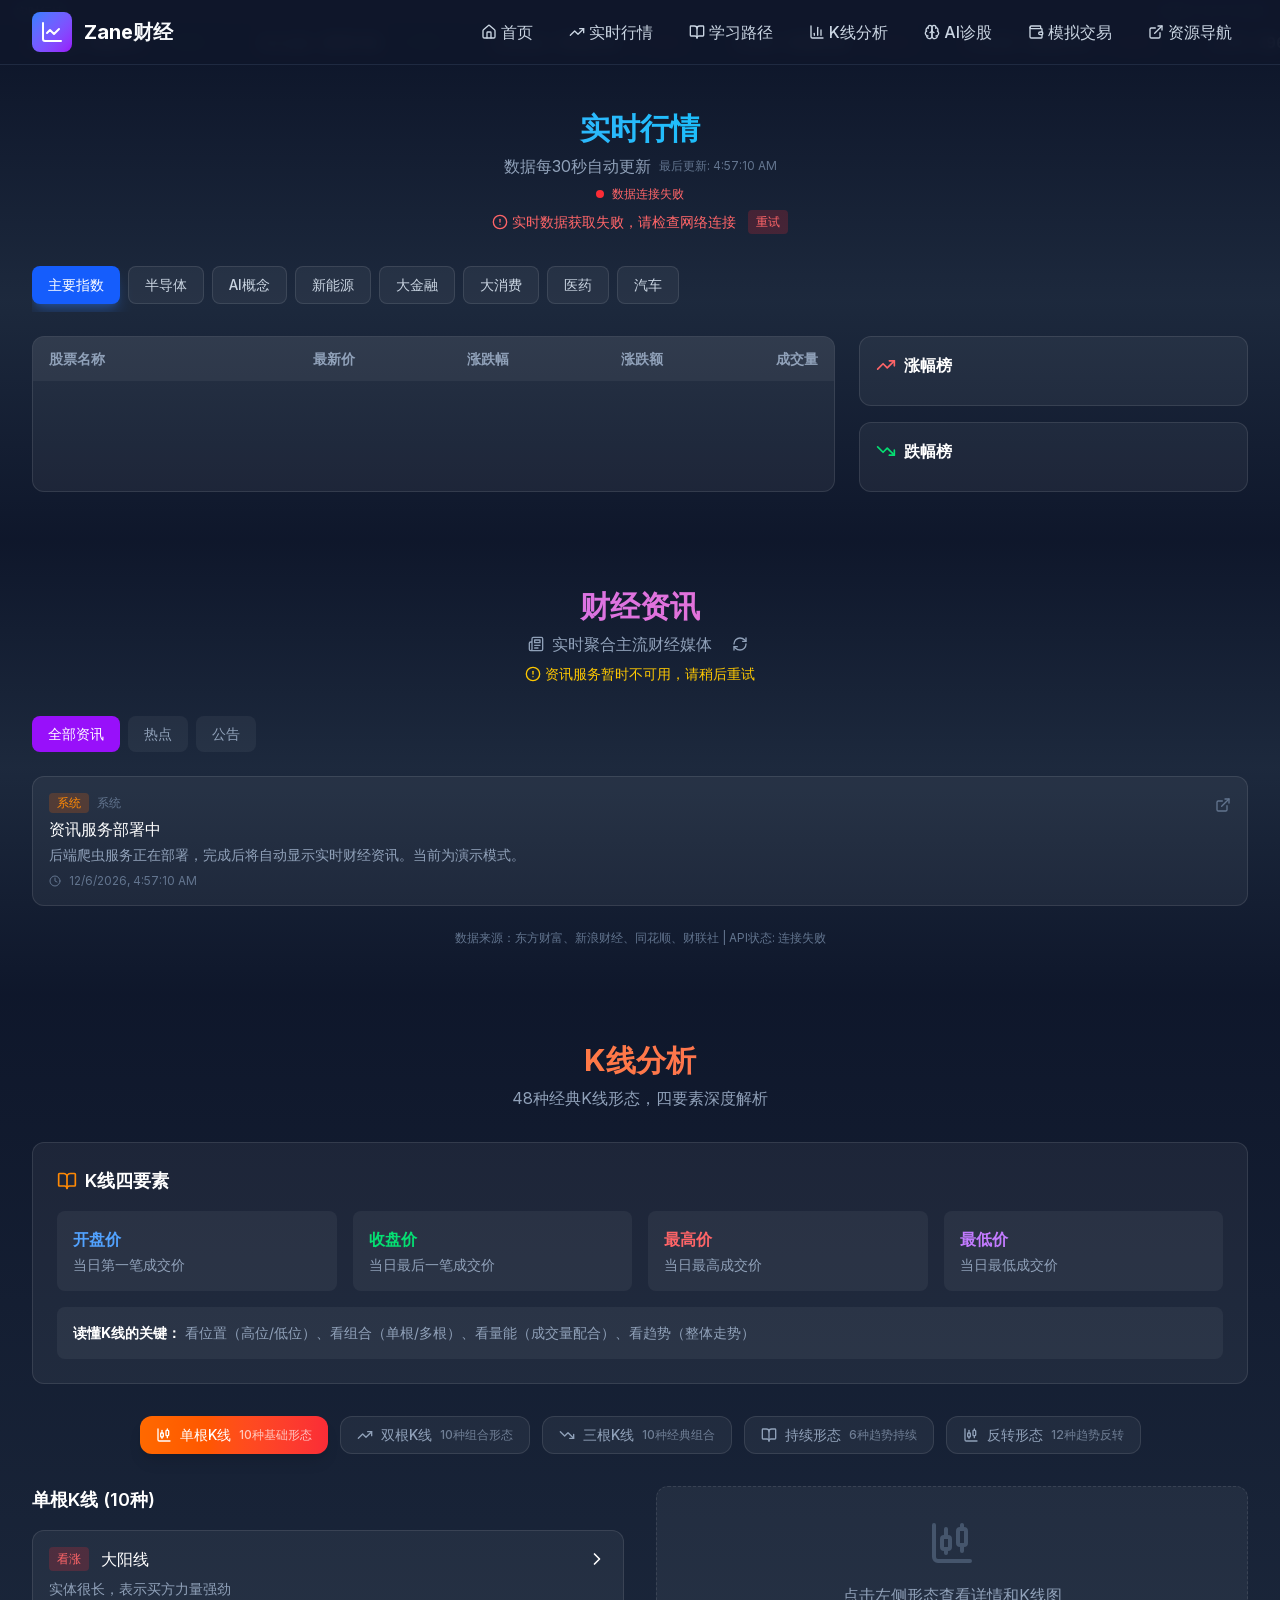
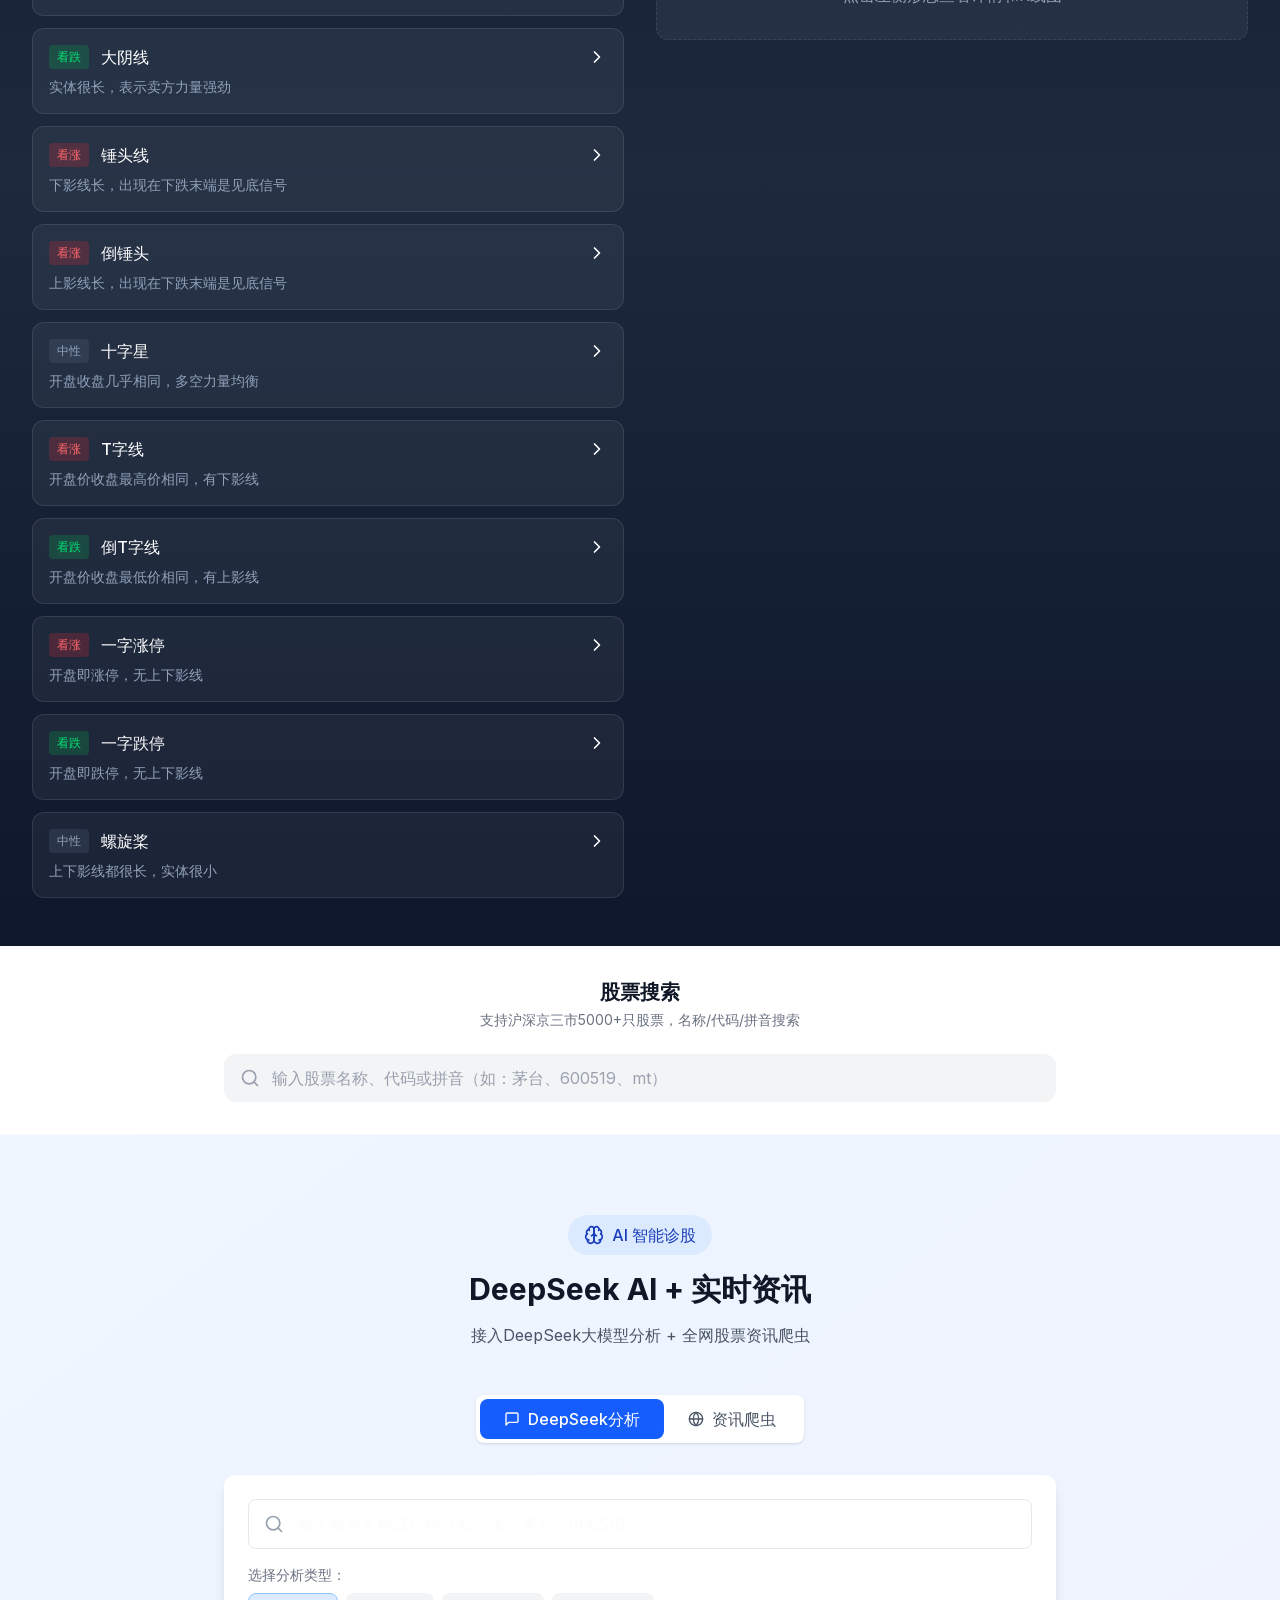
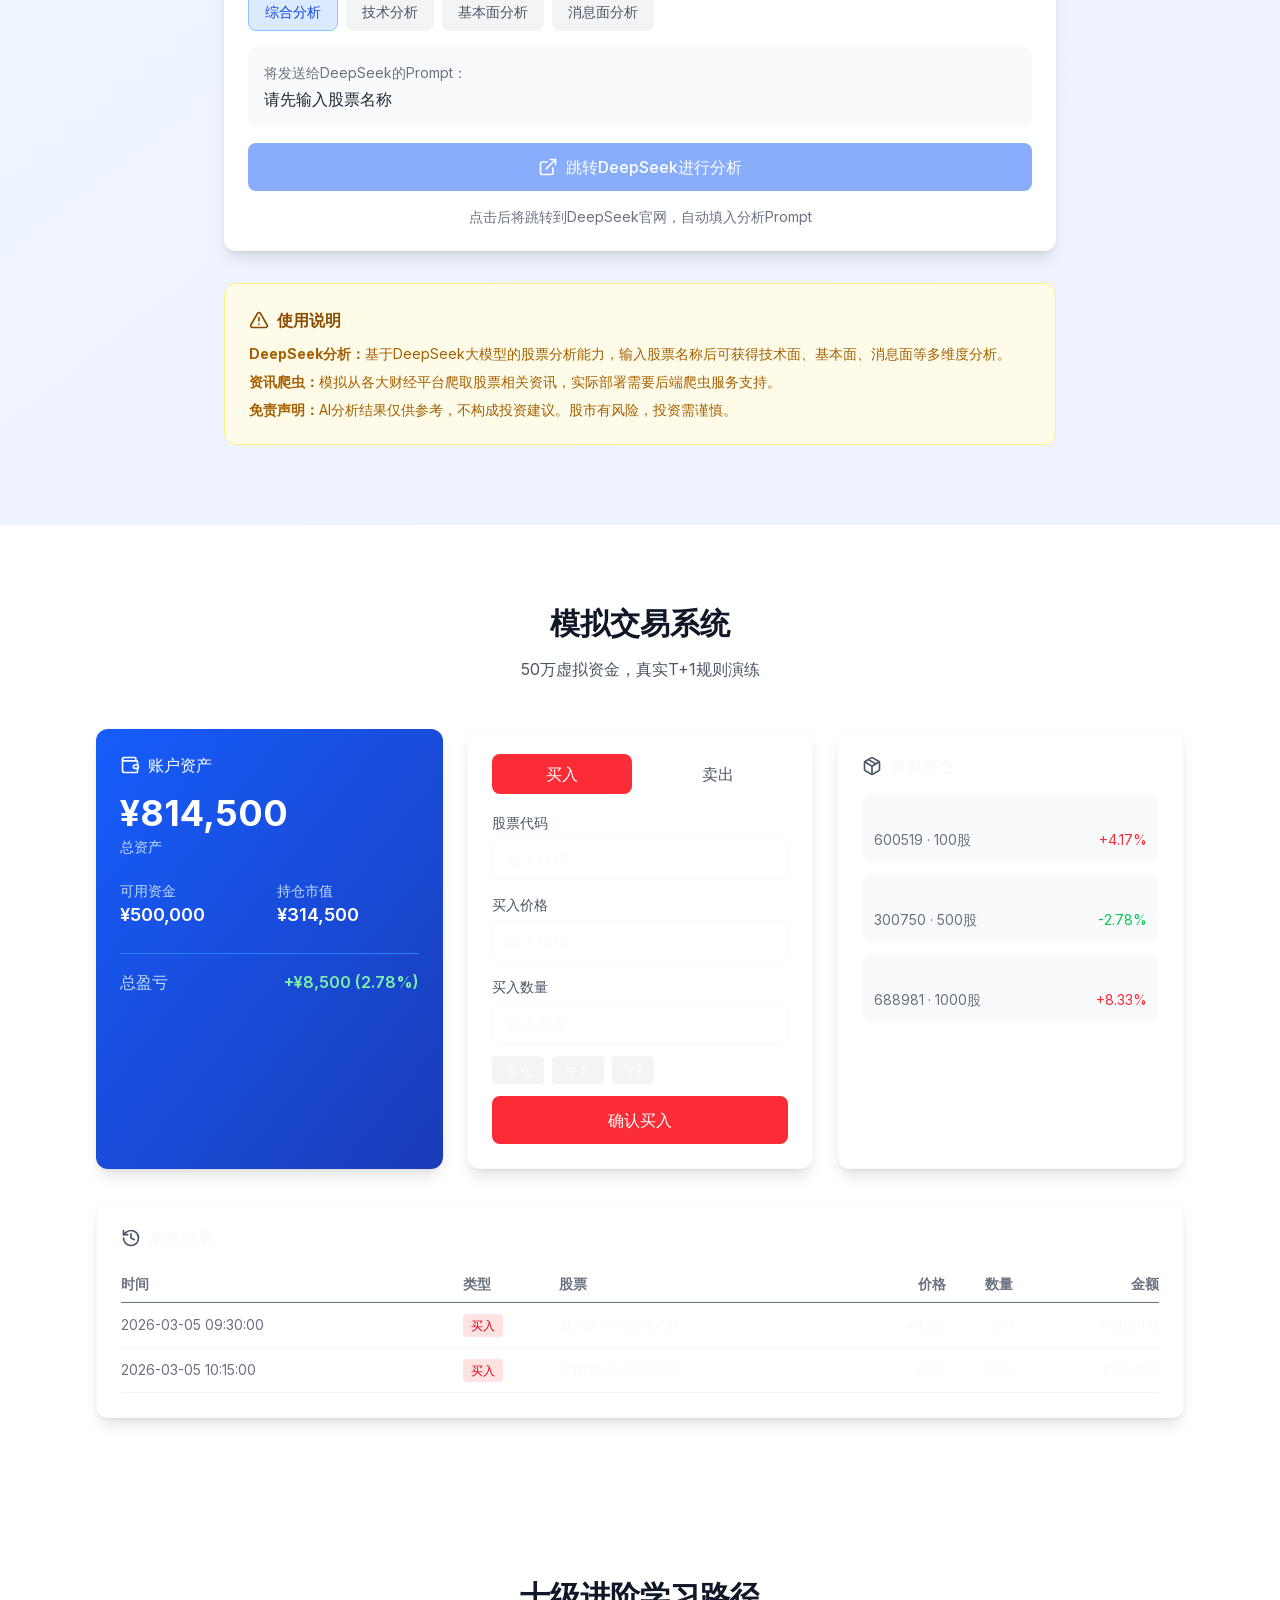
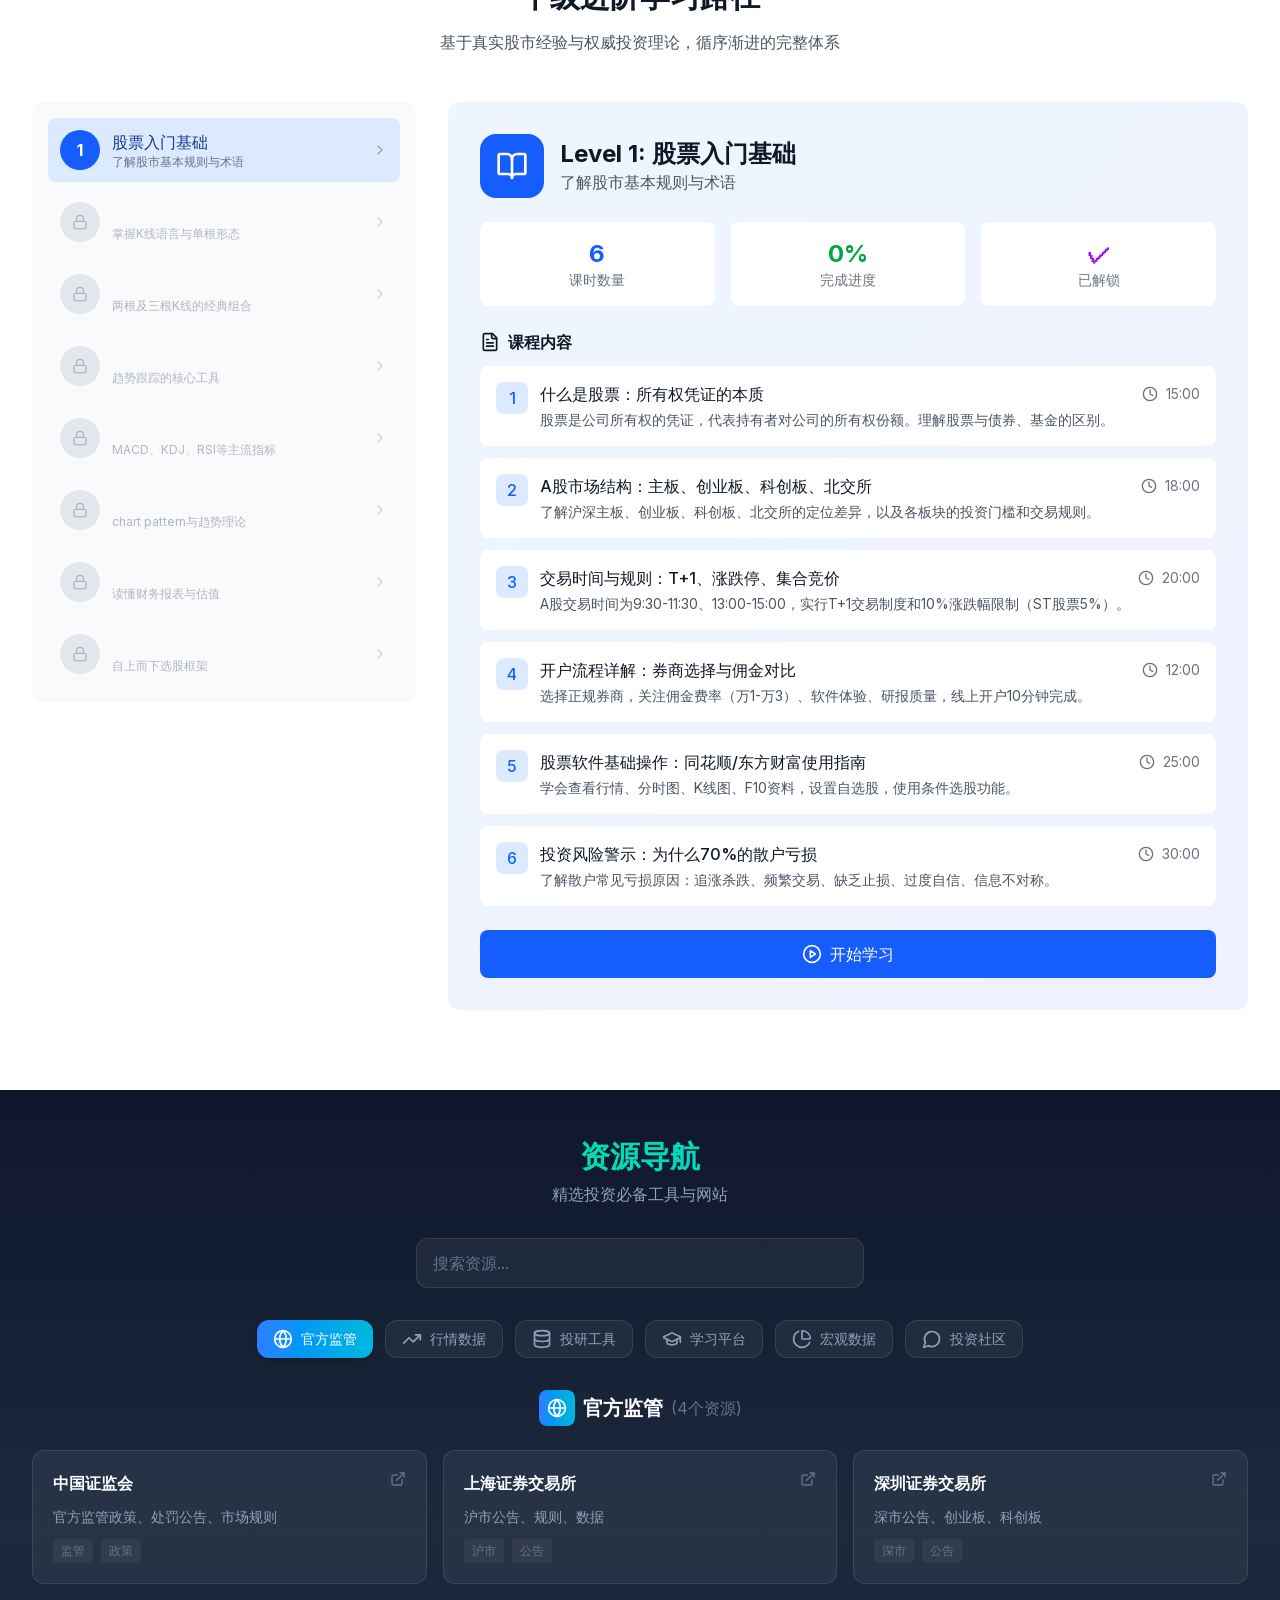
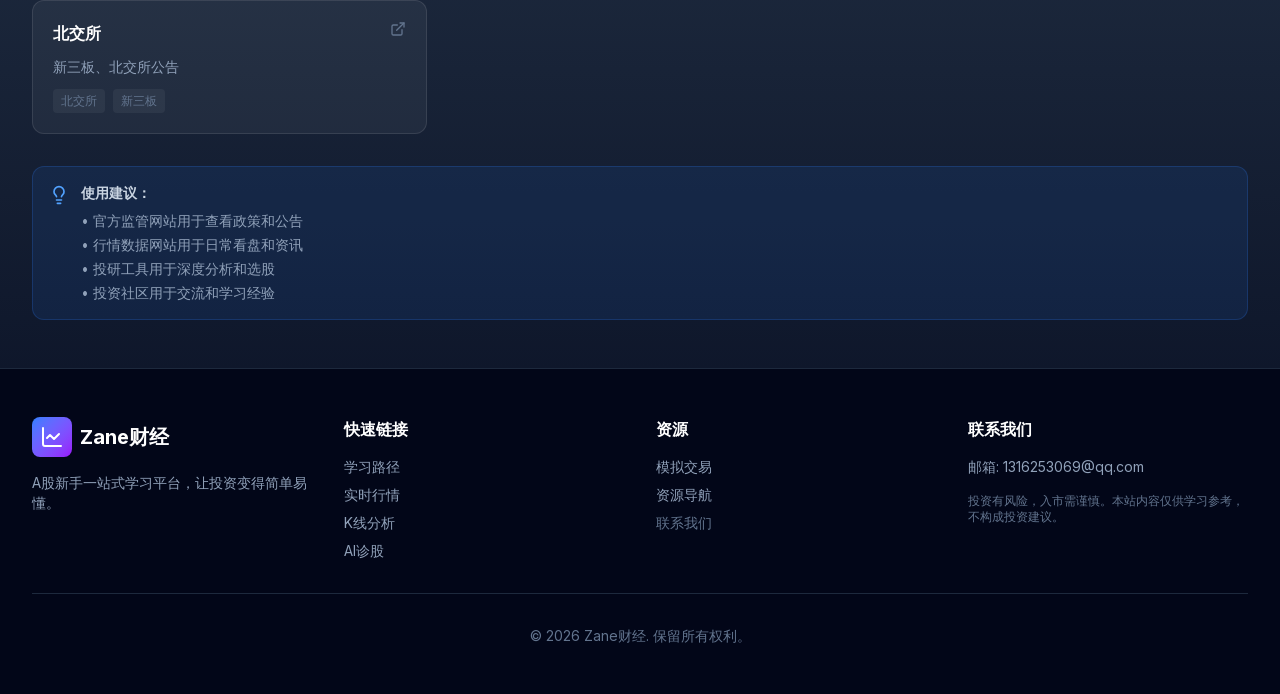
==== index.html @ 3bb3fcc2 "Add files via upload zane-finance-3.5" ====
<!DOCTYPE html><!--pbHPiKp9XqdIU8lHudKlc--><html lang="zh-CN"><head><meta charSet="utf-8"/><meta name="viewport" content="width=device-width, initial-scale=1"/><link rel="preload" href="/_next/static/media/83afe278b6a6bb3c-s.p.3a6ba036.woff2" as="font" crossorigin="" type="font/woff2"/><link rel="stylesheet" href="/_next/static/chunks/d4915c883105dbbe.css" data-precedence="next"/><link rel="preload" as="script" fetchPriority="low" href="/_next/static/chunks/4b9eae0c8dc7e975.js"/><script src="/_next/static/chunks/f2f58a7e93290fbb.js" async=""></script><script src="/_next/static/chunks/6eb1bac6b57023f6.js" async=""></script><script src="/_next/static/chunks/turbopack-da1d1c3932c9a2c7.js" async=""></script><script src="/_next/static/chunks/2f236954d6a65e12.js" async=""></script><script src="/_next/static/chunks/b30c090ca1fb447d.js" async=""></script><meta name="next-size-adjust" content=""/><title>Zane财经 - 专业股票投资学习平台</title><meta name="description" content="提供K线技术分析、实时行情、模拟交易、投资课程等专业股票投资工具"/><script src="/_next/static/chunks/a6dad97d9634a72d.js" noModule=""></script></head><body class="inter_5972bc34-module__OU16Qa__className bg-slate-900"><div hidden=""><!--$--><!--/$--></div><main class="min-h-screen bg-slate-900"><nav class="bg-slate-900/95 backdrop-blur border-b border-slate-700/50 fixed top-0 left-0 right-0 z-50"><div class="max-w-7xl mx-auto px-4 sm:px-6 lg:px-8"><div class="flex justify-between h-16"><div class="flex items-center"><div class="w-10 h-10 bg-gradient-to-br from-blue-500 to-purple-600 rounded-lg flex items-center justify-center mr-3 glow"><svg xmlns="http://www.w3.org/2000/svg" width="24" height="24" viewBox="0 0 24 24" fill="none" stroke="currentColor" stroke-width="2" stroke-linecap="round" stroke-linejoin="round" class="lucide lucide-chart-line w-6 h-6 text-white"><path d="M3 3v16a2 2 0 0 0 2 2h16"></path><path d="m19 9-5 5-4-4-3 3"></path></svg></div><div><span class="font-bold text-xl text-white">Zane</span><span class="font-bold text-xl gradient-text">财经</span></div></div><div class="hidden md:flex items-center space-x-1"><a href="#home" class="flex items-center gap-1 px-4 py-2 text-slate-300 hover:text-white hover:bg-white/10 rounded-lg transition-colors"><svg xmlns="http://www.w3.org/2000/svg" width="24" height="24" viewBox="0 0 24 24" fill="none" stroke="currentColor" stroke-width="2" stroke-linecap="round" stroke-linejoin="round" class="lucide lucide-house w-4 h-4"><path d="M15 21v-8a1 1 0 0 0-1-1h-4a1 1 0 0 0-1 1v8"></path><path d="M3 10a2 2 0 0 1 .709-1.528l7-5.999a2 2 0 0 1 2.582 0l7 5.999A2 2 0 0 1 21 10v9a2 2 0 0 1-2 2H5a2 2 0 0 1-2-2z"></path></svg><span class="font-medium">首页</span></a><a href="#market" class="flex items-center gap-1 px-4 py-2 text-slate-300 hover:text-white hover:bg-white/10 rounded-lg transition-colors"><svg xmlns="http://www.w3.org/2000/svg" width="24" height="24" viewBox="0 0 24 24" fill="none" stroke="currentColor" stroke-width="2" stroke-linecap="round" stroke-linejoin="round" class="lucide lucide-trending-up w-4 h-4"><polyline points="22 7 13.5 15.5 8.5 10.5 2 17"></polyline><polyline points="16 7 22 7 22 13"></polyline></svg><span class="font-medium">实时行情</span></a><a href="#learn" class="flex items-center gap-1 px-4 py-2 text-slate-300 hover:text-white hover:bg-white/10 rounded-lg transition-colors"><svg xmlns="http://www.w3.org/2000/svg" width="24" height="24" viewBox="0 0 24 24" fill="none" stroke="currentColor" stroke-width="2" stroke-linecap="round" stroke-linejoin="round" class="lucide lucide-book-open w-4 h-4"><path d="M12 7v14"></path><path d="M3 18a1 1 0 0 1-1-1V4a1 1 0 0 1 1-1h5a4 4 0 0 1 4 4 4 4 0 0 1 4-4h5a1 1 0 0 1 1 1v13a1 1 0 0 1-1 1h-6a3 3 0 0 0-3 3 3 3 0 0 0-3-3z"></path></svg><span class="font-medium">学习路径</span></a><a href="#kline" class="flex items-center gap-1 px-4 py-2 text-slate-300 hover:text-white hover:bg-white/10 rounded-lg transition-colors"><svg xmlns="http://www.w3.org/2000/svg" width="24" height="24" viewBox="0 0 24 24" fill="none" stroke="currentColor" stroke-width="2" stroke-linecap="round" stroke-linejoin="round" class="lucide lucide-chart-column w-4 h-4"><path d="M3 3v16a2 2 0 0 0 2 2h16"></path><path d="M18 17V9"></path><path d="M13 17V5"></path><path d="M8 17v-3"></path></svg><span class="font-medium">K线分析</span></a><a href="#ai" class="flex items-center gap-1 px-4 py-2 text-slate-300 hover:text-white hover:bg-white/10 rounded-lg transition-colors"><svg xmlns="http://www.w3.org/2000/svg" width="24" height="24" viewBox="0 0 24 24" fill="none" stroke="currentColor" stroke-width="2" stroke-linecap="round" stroke-linejoin="round" class="lucide lucide-brain w-4 h-4"><path d="M12 5a3 3 0 1 0-5.997.125 4 4 0 0 0-2.526 5.77 4 4 0 0 0 .556 6.588A4 4 0 1 0 12 18Z"></path><path d="M12 5a3 3 0 1 1 5.997.125 4 4 0 0 1 2.526 5.77 4 4 0 0 1-.556 6.588A4 4 0 1 1 12 18Z"></path><path d="M15 13a4.5 4.5 0 0 1-3-4 4.5 4.5 0 0 1-3 4"></path><path d="M17.599 6.5a3 3 0 0 0 .399-1.375"></path><path d="M6.003 5.125A3 3 0 0 0 6.401 6.5"></path><path d="M3.477 10.896a4 4 0 0 1 .585-.396"></path><path d="M19.938 10.5a4 4 0 0 1 .585.396"></path><path d="M6 18a4 4 0 0 1-1.967-.516"></path><path d="M19.967 17.484A4 4 0 0 1 18 18"></path></svg><span class="font-medium">AI诊股</span></a><a href="#trade" class="flex items-center gap-1 px-4 py-2 text-slate-300 hover:text-white hover:bg-white/10 rounded-lg transition-colors"><svg xmlns="http://www.w3.org/2000/svg" width="24" height="24" viewBox="0 0 24 24" fill="none" stroke="currentColor" stroke-width="2" stroke-linecap="round" stroke-linejoin="round" class="lucide lucide-wallet w-4 h-4"><path d="M19 7V4a1 1 0 0 0-1-1H5a2 2 0 0 0 0 4h15a1 1 0 0 1 1 1v4h-3a2 2 0 0 0 0 4h3a1 1 0 0 0 1-1v-2a1 1 0 0 0-1-1"></path><path d="M3 5v14a2 2 0 0 0 2 2h15a1 1 0 0 0 1-1v-4"></path></svg><span class="font-medium">模拟交易</span></a><a href="#resources" class="flex items-center gap-1 px-4 py-2 text-slate-300 hover:text-white hover:bg-white/10 rounded-lg transition-colors"><svg xmlns="http://www.w3.org/2000/svg" width="24" height="24" viewBox="0 0 24 24" fill="none" stroke="currentColor" stroke-width="2" stroke-linecap="round" stroke-linejoin="round" class="lucide lucide-external-link w-4 h-4"><path d="M15 3h6v6"></path><path d="M10 14 21 3"></path><path d="M18 13v6a2 2 0 0 1-2 2H5a2 2 0 0 1-2-2V8a2 2 0 0 1 2-2h6"></path></svg><span class="font-medium">资源导航</span></a></div><div class="md:hidden flex items-center"><button class="text-slate-300 hover:text-white p-2"><svg xmlns="http://www.w3.org/2000/svg" width="24" height="24" viewBox="0 0 24 24" fill="none" stroke="currentColor" stroke-width="2" stroke-linecap="round" stroke-linejoin="round" class="lucide lucide-menu w-6 h-6"><line x1="4" x2="20" y1="12" y2="12"></line><line x1="4" x2="20" y1="6" y2="6"></line><line x1="4" x2="20" y1="18" y2="18"></line></svg></button></div></div></div></nav><div class="bg-slate-900/90 backdrop-blur border-b border-slate-700/50 py-2"><div class="flex items-center justify-center text-slate-400 text-sm"><div class="animate-spin rounded-full h-4 w-4 border-b-2 border-blue-500 mr-2"></div>加载行情中...</div></div><section id="market"><div class="bg-gradient-to-b from-slate-900 via-slate-800 to-slate-900 text-white py-12"><div class="max-w-7xl mx-auto px-4 sm:px-6 lg:px-8"><div class="text-center mb-8"><h2 class="text-3xl font-bold mb-2 bg-gradient-to-r from-blue-400 to-cyan-400 bg-clip-text text-transparent">实时行情</h2><p class="text-slate-400 flex items-center justify-center gap-2"><span>数据每30秒自动更新</span><span class="text-xs text-slate-500">最后更新: <!-- -->11:27:58 PM</span></p><div class="flex items-center justify-center gap-2 mt-2"><div class="w-2 h-2 rounded-full bg-yellow-500 animate-pulse"></div><span class="text-xs text-yellow-400">连接中...</span></div></div><div class="flex space-x-2 mb-6 overflow-x-auto pb-2 scrollbar-hide"><button class="px-4 py-2 rounded-lg text-sm font-medium whitespace-nowrap transition-all bg-blue-600 text-white shadow-lg shadow-blue-500/30">主要指数</button><button class="px-4 py-2 rounded-lg text-sm font-medium whitespace-nowrap transition-all bg-white/5 text-slate-300 hover:bg-white/10 border border-white/10">半导体</button><button class="px-4 py-2 rounded-lg text-sm font-medium whitespace-nowrap transition-all bg-white/5 text-slate-300 hover:bg-white/10 border border-white/10">AI概念</button><button class="px-4 py-2 rounded-lg text-sm font-medium whitespace-nowrap transition-all bg-white/5 text-slate-300 hover:bg-white/10 border border-white/10">新能源</button><button class="px-4 py-2 rounded-lg text-sm font-medium whitespace-nowrap transition-all bg-white/5 text-slate-300 hover:bg-white/10 border border-white/10">大金融</button><button class="px-4 py-2 rounded-lg text-sm font-medium whitespace-nowrap transition-all bg-white/5 text-slate-300 hover:bg-white/10 border border-white/10">大消费</button><button class="px-4 py-2 rounded-lg text-sm font-medium whitespace-nowrap transition-all bg-white/5 text-slate-300 hover:bg-white/10 border border-white/10">医药</button><button class="px-4 py-2 rounded-lg text-sm font-medium whitespace-nowrap transition-all bg-white/5 text-slate-300 hover:bg-white/10 border border-white/10">汽车</button></div><div class="grid grid-cols-1 lg:grid-cols-3 gap-6"><div class="lg:col-span-2 bg-white/5 rounded-xl overflow-hidden border border-white/10"><div class="overflow-x-auto"><table class="w-full"><thead class="bg-white/5 text-sm text-slate-400"><tr><th class="text-left py-3 px-4">股票名称</th><th class="text-right py-3 px-4">最新价</th><th class="text-right py-3 px-4">涨跌幅</th><th class="text-right py-3 px-4">涨跌额</th><th class="text-right py-3 px-4">成交量</th></tr></thead><tbody class="text-sm"></tbody></table></div></div><div class="space-y-4"><div class="bg-white/5 rounded-xl p-4 border border-white/10"><h3 class="font-semibold mb-3 flex items-center gap-2 text-white"><svg xmlns="http://www.w3.org/2000/svg" width="24" height="24" viewBox="0 0 24 24" fill="none" stroke="currentColor" stroke-width="2" stroke-linecap="round" stroke-linejoin="round" class="lucide lucide-trending-up w-5 h-5 text-red-400"><polyline points="22 7 13.5 15.5 8.5 10.5 2 17"></polyline><polyline points="16 7 22 7 22 13"></polyline></svg>涨幅榜</h3><div class="space-y-2"></div></div><div class="bg-white/5 rounded-xl p-4 border border-white/10"><h3 class="font-semibold mb-3 flex items-center gap-2 text-white"><svg xmlns="http://www.w3.org/2000/svg" width="24" height="24" viewBox="0 0 24 24" fill="none" stroke="currentColor" stroke-width="2" stroke-linecap="round" stroke-linejoin="round" class="lucide lucide-trending-down w-5 h-5 text-green-400"><polyline points="22 17 13.5 8.5 8.5 13.5 2 7"></polyline><polyline points="16 17 22 17 22 11"></polyline></svg>跌幅榜</h3><div class="space-y-2"></div></div></div></div></div></div></section><section id="news"><div class="bg-gradient-to-b from-slate-900 via-slate-800 to-slate-900 text-white py-12"><div class="max-w-7xl mx-auto px-4 sm:px-6 lg:px-8"><div class="text-center mb-8"><h2 class="text-3xl font-bold mb-2 bg-gradient-to-r from-purple-400 to-pink-400 bg-clip-text text-transparent">财经资讯</h2><p class="text-slate-400 flex items-center justify-center gap-2"><svg xmlns="http://www.w3.org/2000/svg" width="24" height="24" viewBox="0 0 24 24" fill="none" stroke="currentColor" stroke-width="2" stroke-linecap="round" stroke-linejoin="round" class="lucide lucide-newspaper w-4 h-4"><path d="M4 22h16a2 2 0 0 0 2-2V4a2 2 0 0 0-2-2H8a2 2 0 0 0-2 2v16a2 2 0 0 1-2 2Zm0 0a2 2 0 0 1-2-2v-9c0-1.1.9-2 2-2h2"></path><path d="M18 14h-8"></path><path d="M15 18h-5"></path><path d="M10 6h8v4h-8V6Z"></path></svg><span>实时聚合主流财经媒体</span><button class="ml-2 p-1 hover:bg-white/10 rounded" disabled=""><svg xmlns="http://www.w3.org/2000/svg" width="24" height="24" viewBox="0 0 24 24" fill="none" stroke="currentColor" stroke-width="2" stroke-linecap="round" stroke-linejoin="round" class="lucide lucide-refresh-cw w-4 h-4 animate-spin"><path d="M3 12a9 9 0 0 1 9-9 9.75 9.75 0 0 1 6.74 2.74L21 8"></path><path d="M21 3v5h-5"></path><path d="M21 12a9 9 0 0 1-9 9 9.75 9.75 0 0 1-6.74-2.74L3 16"></path><path d="M8 16H3v5"></path></svg></button></p></div><div class="flex gap-2 mb-6"><button class="px-4 py-2 rounded-lg text-sm font-medium transition-all bg-purple-600 text-white">全部资讯</button><button class="px-4 py-2 rounded-lg text-sm font-medium transition-all bg-white/5 text-slate-400 hover:bg-white/10">热点</button><button class="px-4 py-2 rounded-lg text-sm font-medium transition-all bg-white/5 text-slate-400 hover:bg-white/10">公告</button></div><div class="bg-white/5 rounded-xl overflow-hidden border border-white/10"><div class="divide-y divide-white/5"></div><div class="p-8 text-center text-slate-500"><svg xmlns="http://www.w3.org/2000/svg" width="24" height="24" viewBox="0 0 24 24" fill="none" stroke="currentColor" stroke-width="2" stroke-linecap="round" stroke-linejoin="round" class="lucide lucide-refresh-cw w-6 h-6 animate-spin mx-auto mb-2"><path d="M3 12a9 9 0 0 1 9-9 9.75 9.75 0 0 1 6.74 2.74L21 8"></path><path d="M21 3v5h-5"></path><path d="M21 12a9 9 0 0 1-9 9 9.75 9.75 0 0 1-6.74-2.74L3 16"></path><path d="M8 16H3v5"></path></svg>加载中...</div></div><div class="mt-6 text-center text-xs text-slate-500">数据来源：东方财富、新浪财经、同花顺、财联社 | API状态: <!-- -->正常</div></div></div></section><section id="kline"><div class="bg-gradient-to-b from-slate-900 via-slate-800 to-slate-900 text-white py-12"><div class="max-w-7xl mx-auto px-4 sm:px-6 lg:px-8"><div class="text-center mb-8"><h2 class="text-3xl font-bold mb-2 bg-gradient-to-r from-orange-400 to-red-400 bg-clip-text text-transparent">K线分析</h2><p class="text-slate-400">48种经典K线形态，四要素深度解析</p></div><div class="bg-white/5 rounded-xl p-6 mb-8 border border-white/10"><h3 class="text-lg font-semibold mb-4 flex items-center gap-2"><svg xmlns="http://www.w3.org/2000/svg" width="24" height="24" viewBox="0 0 24 24" fill="none" stroke="currentColor" stroke-width="2" stroke-linecap="round" stroke-linejoin="round" class="lucide lucide-book-open w-5 h-5 text-orange-400"><path d="M12 7v14"></path><path d="M3 18a1 1 0 0 1-1-1V4a1 1 0 0 1 1-1h5a4 4 0 0 1 4 4 4 4 0 0 1 4-4h5a1 1 0 0 1 1 1v13a1 1 0 0 1-1 1h-6a3 3 0 0 0-3 3 3 3 0 0 0-3-3z"></path></svg>K线四要素</h3><div class="grid grid-cols-2 md:grid-cols-4 gap-4"><div class="bg-white/5 rounded-lg p-4"><div class="font-semibold text-blue-400">开盘价</div><div class="text-sm text-slate-400 mt-1">当日第一笔成交价</div></div><div class="bg-white/5 rounded-lg p-4"><div class="font-semibold text-green-400">收盘价</div><div class="text-sm text-slate-400 mt-1">当日最后一笔成交价</div></div><div class="bg-white/5 rounded-lg p-4"><div class="font-semibold text-red-400">最高价</div><div class="text-sm text-slate-400 mt-1">当日最高成交价</div></div><div class="bg-white/5 rounded-lg p-4"><div class="font-semibold text-purple-400">最低价</div><div class="text-sm text-slate-400 mt-1">当日最低成交价</div></div></div><div class="mt-4 text-sm text-slate-400 bg-white/5 rounded-lg p-4"><strong class="text-white">读懂K线的关键：</strong> 看位置（高位/低位）、看组合（单根/多根）、看量能（成交量配合）、看趋势（整体走势）</div></div><div class="flex flex-wrap justify-center gap-3 mb-8"><button class="flex items-center gap-2 px-4 py-2 rounded-xl text-sm font-medium transition-all bg-gradient-to-r from-orange-500 to-red-500 text-white shadow-lg"><svg xmlns="http://www.w3.org/2000/svg" width="24" height="24" viewBox="0 0 24 24" fill="none" stroke="currentColor" stroke-width="2" stroke-linecap="round" stroke-linejoin="round" class="lucide lucide-chart-candlestick w-4 h-4"><path d="M9 5v4"></path><rect width="4" height="6" x="7" y="9" rx="1"></rect><path d="M9 15v2"></path><path d="M17 3v2"></path><rect width="4" height="8" x="15" y="5" rx="1"></rect><path d="M17 13v3"></path><path d="M3 3v16a2 2 0 0 0 2 2h16"></path></svg><span>单根K线</span><span class="text-xs opacity-70">10种基础形态</span></button><button class="flex items-center gap-2 px-4 py-2 rounded-xl text-sm font-medium transition-all bg-white/5 text-slate-400 hover:bg-white/10 border border-white/10"><svg xmlns="http://www.w3.org/2000/svg" width="24" height="24" viewBox="0 0 24 24" fill="none" stroke="currentColor" stroke-width="2" stroke-linecap="round" stroke-linejoin="round" class="lucide lucide-trending-up w-4 h-4"><polyline points="22 7 13.5 15.5 8.5 10.5 2 17"></polyline><polyline points="16 7 22 7 22 13"></polyline></svg><span>双根K线</span><span class="text-xs opacity-70">10种组合形态</span></button><button class="flex items-center gap-2 px-4 py-2 rounded-xl text-sm font-medium transition-all bg-white/5 text-slate-400 hover:bg-white/10 border border-white/10"><svg xmlns="http://www.w3.org/2000/svg" width="24" height="24" viewBox="0 0 24 24" fill="none" stroke="currentColor" stroke-width="2" stroke-linecap="round" stroke-linejoin="round" class="lucide lucide-trending-down w-4 h-4"><polyline points="22 17 13.5 8.5 8.5 13.5 2 7"></polyline><polyline points="16 17 22 17 22 11"></polyline></svg><span>三根K线</span><span class="text-xs opacity-70">10种经典组合</span></button><button class="flex items-center gap-2 px-4 py-2 rounded-xl text-sm font-medium transition-all bg-white/5 text-slate-400 hover:bg-white/10 border border-white/10"><svg xmlns="http://www.w3.org/2000/svg" width="24" height="24" viewBox="0 0 24 24" fill="none" stroke="currentColor" stroke-width="2" stroke-linecap="round" stroke-linejoin="round" class="lucide lucide-book-open w-4 h-4"><path d="M12 7v14"></path><path d="M3 18a1 1 0 0 1-1-1V4a1 1 0 0 1 1-1h5a4 4 0 0 1 4 4 4 4 0 0 1 4-4h5a1 1 0 0 1 1 1v13a1 1 0 0 1-1 1h-6a3 3 0 0 0-3 3 3 3 0 0 0-3-3z"></path></svg><span>持续形态</span><span class="text-xs opacity-70">6种趋势持续</span></button><button class="flex items-center gap-2 px-4 py-2 rounded-xl text-sm font-medium transition-all bg-white/5 text-slate-400 hover:bg-white/10 border border-white/10"><svg xmlns="http://www.w3.org/2000/svg" width="24" height="24" viewBox="0 0 24 24" fill="none" stroke="currentColor" stroke-width="2" stroke-linecap="round" stroke-linejoin="round" class="lucide lucide-chart-candlestick w-4 h-4"><path d="M9 5v4"></path><rect width="4" height="6" x="7" y="9" rx="1"></rect><path d="M9 15v2"></path><path d="M17 3v2"></path><rect width="4" height="8" x="15" y="5" rx="1"></rect><path d="M17 13v3"></path><path d="M3 3v16a2 2 0 0 0 2 2h16"></path></svg><span>反转形态</span><span class="text-xs opacity-70">12种趋势反转</span></button></div><div class="grid grid-cols-1 lg:grid-cols-2 gap-8"><div class="space-y-3"><h3 class="text-lg font-semibold mb-4">单根K线<!-- --> (<!-- -->10<!-- -->种)</h3><button class="w-full text-left p-4 rounded-xl transition-all bg-white/5 hover:bg-white/10 border border-white/10"><div class="flex items-center justify-between"><div class="flex items-center gap-3"><span class="px-2 py-1 rounded text-xs font-medium bg-red-500/20 text-red-400">看涨</span><span class="font-medium">大阳线</span></div><svg xmlns="http://www.w3.org/2000/svg" width="24" height="24" viewBox="0 0 24 24" fill="none" stroke="currentColor" stroke-width="2" stroke-linecap="round" stroke-linejoin="round" class="lucide lucide-chevron-right w-5 h-5 transition-transform"><path d="m9 18 6-6-6-6"></path></svg></div><p class="text-sm text-slate-400 mt-2">实体很长，表示买方力量强劲</p></button><button class="w-full text-left p-4 rounded-xl transition-all bg-white/5 hover:bg-white/10 border border-white/10"><div class="flex items-center justify-between"><div class="flex items-center gap-3"><span class="px-2 py-1 rounded text-xs font-medium bg-green-500/20 text-green-400">看跌</span><span class="font-medium">大阴线</span></div><svg xmlns="http://www.w3.org/2000/svg" width="24" height="24" viewBox="0 0 24 24" fill="none" stroke="currentColor" stroke-width="2" stroke-linecap="round" stroke-linejoin="round" class="lucide lucide-chevron-right w-5 h-5 transition-transform"><path d="m9 18 6-6-6-6"></path></svg></div><p class="text-sm text-slate-400 mt-2">实体很长，表示卖方力量强劲</p></button><button class="w-full text-left p-4 rounded-xl transition-all bg-white/5 hover:bg-white/10 border border-white/10"><div class="flex items-center justify-between"><div class="flex items-center gap-3"><span class="px-2 py-1 rounded text-xs font-medium bg-red-500/20 text-red-400">看涨</span><span class="font-medium">锤头线</span></div><svg xmlns="http://www.w3.org/2000/svg" width="24" height="24" viewBox="0 0 24 24" fill="none" stroke="currentColor" stroke-width="2" stroke-linecap="round" stroke-linejoin="round" class="lucide lucide-chevron-right w-5 h-5 transition-transform"><path d="m9 18 6-6-6-6"></path></svg></div><p class="text-sm text-slate-400 mt-2">下影线长，出现在下跌末端是见底信号</p></button><button class="w-full text-left p-4 rounded-xl transition-all bg-white/5 hover:bg-white/10 border border-white/10"><div class="flex items-center justify-between"><div class="flex items-center gap-3"><span class="px-2 py-1 rounded text-xs font-medium bg-red-500/20 text-red-400">看涨</span><span class="font-medium">倒锤头</span></div><svg xmlns="http://www.w3.org/2000/svg" width="24" height="24" viewBox="0 0 24 24" fill="none" stroke="currentColor" stroke-width="2" stroke-linecap="round" stroke-linejoin="round" class="lucide lucide-chevron-right w-5 h-5 transition-transform"><path d="m9 18 6-6-6-6"></path></svg></div><p class="text-sm text-slate-400 mt-2">上影线长，出现在下跌末端是见底信号</p></button><button class="w-full text-left p-4 rounded-xl transition-all bg-white/5 hover:bg-white/10 border border-white/10"><div class="flex items-center justify-between"><div class="flex items-center gap-3"><span class="px-2 py-1 rounded text-xs font-medium bg-slate-500/20 text-slate-400">中性</span><span class="font-medium">十字星</span></div><svg xmlns="http://www.w3.org/2000/svg" width="24" height="24" viewBox="0 0 24 24" fill="none" stroke="currentColor" stroke-width="2" stroke-linecap="round" stroke-linejoin="round" class="lucide lucide-chevron-right w-5 h-5 transition-transform"><path d="m9 18 6-6-6-6"></path></svg></div><p class="text-sm text-slate-400 mt-2">开盘收盘几乎相同，多空力量均衡</p></button><button class="w-full text-left p-4 rounded-xl transition-all bg-white/5 hover:bg-white/10 border border-white/10"><div class="flex items-center justify-between"><div class="flex items-center gap-3"><span class="px-2 py-1 rounded text-xs font-medium bg-red-500/20 text-red-400">看涨</span><span class="font-medium">T字线</span></div><svg xmlns="http://www.w3.org/2000/svg" width="24" height="24" viewBox="0 0 24 24" fill="none" stroke="currentColor" stroke-width="2" stroke-linecap="round" stroke-linejoin="round" class="lucide lucide-chevron-right w-5 h-5 transition-transform"><path d="m9 18 6-6-6-6"></path></svg></div><p class="text-sm text-slate-400 mt-2">开盘价收盘最高价相同，有下影线</p></button><button class="w-full text-left p-4 rounded-xl transition-all bg-white/5 hover:bg-white/10 border border-white/10"><div class="flex items-center justify-between"><div class="flex items-center gap-3"><span class="px-2 py-1 rounded text-xs font-medium bg-green-500/20 text-green-400">看跌</span><span class="font-medium">倒T字线</span></div><svg xmlns="http://www.w3.org/2000/svg" width="24" height="24" viewBox="0 0 24 24" fill="none" stroke="currentColor" stroke-width="2" stroke-linecap="round" stroke-linejoin="round" class="lucide lucide-chevron-right w-5 h-5 transition-transform"><path d="m9 18 6-6-6-6"></path></svg></div><p class="text-sm text-slate-400 mt-2">开盘价收盘最低价相同，有上影线</p></button><button class="w-full text-left p-4 rounded-xl transition-all bg-white/5 hover:bg-white/10 border border-white/10"><div class="flex items-center justify-between"><div class="flex items-center gap-3"><span class="px-2 py-1 rounded text-xs font-medium bg-red-500/20 text-red-400">看涨</span><span class="font-medium">一字涨停</span></div><svg xmlns="http://www.w3.org/2000/svg" width="24" height="24" viewBox="0 0 24 24" fill="none" stroke="currentColor" stroke-width="2" stroke-linecap="round" stroke-linejoin="round" class="lucide lucide-chevron-right w-5 h-5 transition-transform"><path d="m9 18 6-6-6-6"></path></svg></div><p class="text-sm text-slate-400 mt-2">开盘即涨停，无上下影线</p></button><button class="w-full text-left p-4 rounded-xl transition-all bg-white/5 hover:bg-white/10 border border-white/10"><div class="flex items-center justify-between"><div class="flex items-center gap-3"><span class="px-2 py-1 rounded text-xs font-medium bg-green-500/20 text-green-400">看跌</span><span class="font-medium">一字跌停</span></div><svg xmlns="http://www.w3.org/2000/svg" width="24" height="24" viewBox="0 0 24 24" fill="none" stroke="currentColor" stroke-width="2" stroke-linecap="round" stroke-linejoin="round" class="lucide lucide-chevron-right w-5 h-5 transition-transform"><path d="m9 18 6-6-6-6"></path></svg></div><p class="text-sm text-slate-400 mt-2">开盘即跌停，无上下影线</p></button><button class="w-full text-left p-4 rounded-xl transition-all bg-white/5 hover:bg-white/10 border border-white/10"><div class="flex items-center justify-between"><div class="flex items-center gap-3"><span class="px-2 py-1 rounded text-xs font-medium bg-slate-500/20 text-slate-400">中性</span><span class="font-medium">螺旋桨</span></div><svg xmlns="http://www.w3.org/2000/svg" width="24" height="24" viewBox="0 0 24 24" fill="none" stroke="currentColor" stroke-width="2" stroke-linecap="round" stroke-linejoin="round" class="lucide lucide-chevron-right w-5 h-5 transition-transform"><path d="m9 18 6-6-6-6"></path></svg></div><p class="text-sm text-slate-400 mt-2">上下影线都很长，实体很小</p></button></div><div><div class="bg-white/5 rounded-xl p-8 text-center border border-white/10 border-dashed"><svg xmlns="http://www.w3.org/2000/svg" width="24" height="24" viewBox="0 0 24 24" fill="none" stroke="currentColor" stroke-width="2" stroke-linecap="round" stroke-linejoin="round" class="lucide lucide-chart-candlestick w-12 h-12 text-slate-600 mx-auto mb-4"><path d="M9 5v4"></path><rect width="4" height="6" x="7" y="9" rx="1"></rect><path d="M9 15v2"></path><path d="M17 3v2"></path><rect width="4" height="8" x="15" y="5" rx="1"></rect><path d="M17 13v3"></path><path d="M3 3v16a2 2 0 0 0 2 2h16"></path></svg><p class="text-slate-400">点击左侧形态查看详情和K线图</p></div></div></div></div></div></section><section id="search"><div class="bg-white py-8 border-b"><div class="max-w-4xl mx-auto px-4 sm:px-6 lg:px-8"><div class="text-center mb-6"><h3 class="text-xl font-semibold text-gray-900">股票搜索</h3><p class="text-gray-500 text-sm mt-1">支持沪深京三市5000+只股票，名称/代码/拼音搜索</p></div><div class="relative"><div class="flex items-center bg-gray-100 rounded-xl px-4 py-3"><svg xmlns="http://www.w3.org/2000/svg" width="24" height="24" viewBox="0 0 24 24" fill="none" stroke="currentColor" stroke-width="2" stroke-linecap="round" stroke-linejoin="round" class="lucide lucide-search w-5 h-5 text-gray-400 mr-3"><circle cx="11" cy="11" r="8"></circle><path d="m21 21-4.3-4.3"></path></svg><input type="text" placeholder="输入股票名称、代码或拼音（如：茅台、600519、mt）" class="flex-1 bg-transparent outline-none text-gray-900 placeholder-gray-400" value=""/></div></div></div></div></section><section id="ai"><div class="py-20 bg-gradient-to-br from-blue-50 to-indigo-50"><div class="max-w-4xl mx-auto px-4 sm:px-6 lg:px-8"><div class="text-center mb-12"><div class="inline-flex items-center gap-2 bg-blue-100 text-blue-800 px-4 py-2 rounded-full mb-4"><svg xmlns="http://www.w3.org/2000/svg" width="24" height="24" viewBox="0 0 24 24" fill="none" stroke="currentColor" stroke-width="2" stroke-linecap="round" stroke-linejoin="round" class="lucide lucide-brain w-5 h-5"><path d="M12 5a3 3 0 1 0-5.997.125 4 4 0 0 0-2.526 5.77 4 4 0 0 0 .556 6.588A4 4 0 1 0 12 18Z"></path><path d="M12 5a3 3 0 1 1 5.997.125 4 4 0 0 1 2.526 5.77 4 4 0 0 1-.556 6.588A4 4 0 1 1 12 18Z"></path><path d="M15 13a4.5 4.5 0 0 1-3-4 4.5 4.5 0 0 1-3 4"></path><path d="M17.599 6.5a3 3 0 0 0 .399-1.375"></path><path d="M6.003 5.125A3 3 0 0 0 6.401 6.5"></path><path d="M3.477 10.896a4 4 0 0 1 .585-.396"></path><path d="M19.938 10.5a4 4 0 0 1 .585.396"></path><path d="M6 18a4 4 0 0 1-1.967-.516"></path><path d="M19.967 17.484A4 4 0 0 1 18 18"></path></svg><span class="font-medium">AI 智能诊股</span></div><h2 class="text-3xl font-bold text-gray-900 mb-4">DeepSeek AI + 实时资讯</h2><p class="text-gray-600">接入DeepSeek大模型分析 + 全网股票资讯爬虫</p></div><div class="flex justify-center mb-8"><div class="bg-white rounded-lg p-1 flex shadow-sm"><button class="px-6 py-2 rounded-lg font-medium transition-colors flex items-center gap-2 bg-blue-600 text-white"><svg xmlns="http://www.w3.org/2000/svg" width="24" height="24" viewBox="0 0 24 24" fill="none" stroke="currentColor" stroke-width="2" stroke-linecap="round" stroke-linejoin="round" class="lucide lucide-message-square w-4 h-4"><path d="M21 15a2 2 0 0 1-2 2H7l-4 4V5a2 2 0 0 1 2-2h14a2 2 0 0 1 2 2z"></path></svg>DeepSeek分析</button><button class="px-6 py-2 rounded-lg font-medium transition-colors flex items-center gap-2 text-gray-600 hover:text-gray-900"><svg xmlns="http://www.w3.org/2000/svg" width="24" height="24" viewBox="0 0 24 24" fill="none" stroke="currentColor" stroke-width="2" stroke-linecap="round" stroke-linejoin="round" class="lucide lucide-globe w-4 h-4"><circle cx="12" cy="12" r="10"></circle><path d="M12 2a14.5 14.5 0 0 0 0 20 14.5 14.5 0 0 0 0-20"></path><path d="M2 12h20"></path></svg>资讯爬虫</button></div></div><div class="bg-white rounded-xl shadow-lg p-6 mb-8"><div class="flex gap-4 mb-4"><div class="flex-1 relative"><svg xmlns="http://www.w3.org/2000/svg" width="24" height="24" viewBox="0 0 24 24" fill="none" stroke="currentColor" stroke-width="2" stroke-linecap="round" stroke-linejoin="round" class="lucide lucide-search absolute left-4 top-1/2 -translate-y-1/2 w-5 h-5 text-gray-400"><circle cx="11" cy="11" r="8"></circle><path d="m21 21-4.3-4.3"></path></svg><input type="text" placeholder="输入股票名称或代码（如：贵州茅台、600519）" class="w-full pl-12 pr-4 py-3 border border-gray-200 rounded-lg focus:outline-none focus:ring-2 focus:ring-blue-500" value=""/></div></div><div class="mb-4"><div class="text-sm text-gray-500 mb-2">选择分析类型：</div><div class="flex flex-wrap gap-2"><button class="px-4 py-2 rounded-lg text-sm transition-colors bg-blue-100 text-blue-700 border border-blue-300">综合分析</button><button class="px-4 py-2 rounded-lg text-sm transition-colors bg-gray-100 text-gray-600 hover:bg-gray-200">技术分析</button><button class="px-4 py-2 rounded-lg text-sm transition-colors bg-gray-100 text-gray-600 hover:bg-gray-200">基本面分析</button><button class="px-4 py-2 rounded-lg text-sm transition-colors bg-gray-100 text-gray-600 hover:bg-gray-200">消息面分析</button></div></div><div class="bg-gray-50 rounded-lg p-4 mb-4"><div class="text-sm text-gray-500 mb-1">将发送给DeepSeek的Prompt：</div><div class="text-gray-800 font-medium">请先输入股票名称</div></div><button disabled="" class="w-full bg-blue-600 text-white py-3 rounded-lg font-medium hover:bg-blue-700 disabled:opacity-50 disabled:cursor-not-allowed flex items-center justify-center gap-2"><svg xmlns="http://www.w3.org/2000/svg" width="24" height="24" viewBox="0 0 24 24" fill="none" stroke="currentColor" stroke-width="2" stroke-linecap="round" stroke-linejoin="round" class="lucide lucide-external-link w-5 h-5"><path d="M15 3h6v6"></path><path d="M10 14 21 3"></path><path d="M18 13v6a2 2 0 0 1-2 2H5a2 2 0 0 1-2-2V8a2 2 0 0 1 2-2h6"></path></svg>跳转DeepSeek进行分析</button><div class="mt-4 text-sm text-gray-500 text-center">点击后将跳转到DeepSeek官网，自动填入分析Prompt</div></div><div class="mt-8 bg-yellow-50 border border-yellow-200 rounded-xl p-6"><h4 class="font-semibold text-yellow-800 mb-3 flex items-center gap-2"><svg xmlns="http://www.w3.org/2000/svg" width="24" height="24" viewBox="0 0 24 24" fill="none" stroke="currentColor" stroke-width="2" stroke-linecap="round" stroke-linejoin="round" class="lucide lucide-triangle-alert w-5 h-5"><path d="m21.73 18-8-14a2 2 0 0 0-3.48 0l-8 14A2 2 0 0 0 4 21h16a2 2 0 0 0 1.73-3"></path><path d="M12 9v4"></path><path d="M12 17h.01"></path></svg>使用说明</h4><div class="text-sm text-yellow-700 space-y-2"><p><strong>DeepSeek分析：</strong>基于DeepSeek大模型的股票分析能力，输入股票名称后可获得技术面、基本面、消息面等多维度分析。</p><p><strong>资讯爬虫：</strong>模拟从各大财经平台爬取股票相关资讯，实际部署需要后端爬虫服务支持。</p><p><strong>免责声明：</strong>AI分析结果仅供参考，不构成投资建议。股市有风险，投资需谨慎。</p></div></div></div></div></section><section id="trading"><div class="py-20 bg-white"><div class="max-w-6xl mx-auto px-4 sm:px-6 lg:px-8"><div class="text-center mb-12"><h2 class="text-3xl font-bold text-gray-900 mb-4">模拟交易系统</h2><p class="text-gray-600">50万虚拟资金，真实T+1规则演练</p></div><div class="grid grid-cols-1 lg:grid-cols-3 gap-6"><div class="bg-gradient-to-br from-blue-600 to-blue-800 rounded-xl shadow-lg p-6 text-white"><div class="flex items-center gap-2 mb-4"><svg xmlns="http://www.w3.org/2000/svg" width="24" height="24" viewBox="0 0 24 24" fill="none" stroke="currentColor" stroke-width="2" stroke-linecap="round" stroke-linejoin="round" class="lucide lucide-wallet w-5 h-5"><path d="M19 7V4a1 1 0 0 0-1-1H5a2 2 0 0 0 0 4h15a1 1 0 0 1 1 1v4h-3a2 2 0 0 0 0 4h3a1 1 0 0 0 1-1v-2a1 1 0 0 0-1-1"></path><path d="M3 5v14a2 2 0 0 0 2 2h15a1 1 0 0 0 1-1v-4"></path></svg><h3 class="font-medium">账户资产</h3></div><div class="text-4xl font-bold mb-1">¥<!-- -->814,500</div><div class="text-blue-200 text-sm mb-6">总资产</div><div class="grid grid-cols-2 gap-4 text-sm"><div><div class="text-blue-200">可用资金</div><div class="font-semibold text-lg">¥<!-- -->500,000</div></div><div><div class="text-blue-200">持仓市值</div><div class="font-semibold text-lg">¥<!-- -->314,500</div></div></div><div class="mt-6 pt-4 border-t border-blue-500"><div class="flex justify-between items-center"><span class="text-blue-200">总盈亏</span><div class="font-semibold text-green-300">+<!-- -->¥<!-- -->8,500<!-- --> (<!-- -->2.78<!-- -->%)</div></div></div></div><div class="bg-white rounded-xl shadow-lg p-6 border"><div class="flex space-x-4 mb-4"><button class="flex-1 py-2 rounded-lg font-medium transition-colors bg-red-500 text-white">买入</button><button class="flex-1 py-2 rounded-lg font-medium transition-colors text-gray-600 hover:bg-gray-100">卖出</button></div><div class="space-y-3"><div><label class="text-sm text-gray-600">股票代码</label><input type="text" placeholder="输入代码" class="w-full px-3 py-2 border rounded-lg mt-1 focus:outline-none focus:ring-2 focus:ring-blue-500" value=""/></div><div><label class="text-sm text-gray-600">买入<!-- -->价格</label><input type="number" placeholder="输入价格" class="w-full px-3 py-2 border rounded-lg mt-1 focus:outline-none focus:ring-2 focus:ring-blue-500" value=""/></div><div><label class="text-sm text-gray-600">买入<!-- -->数量</label><input type="number" placeholder="输入数量" class="w-full px-3 py-2 border rounded-lg mt-1 focus:outline-none focus:ring-2 focus:ring-blue-500" value=""/></div><div class="flex space-x-2 text-sm"><button class="px-3 py-1 bg-gray-100 rounded hover:bg-gray-200">全仓</button><button class="px-3 py-1 bg-gray-100 rounded hover:bg-gray-200">半仓</button><button class="px-3 py-1 bg-gray-100 rounded hover:bg-gray-200">1/3</button></div><button class="w-full py-3 rounded-lg font-medium transition-colors bg-red-500 hover:bg-red-600 text-white">确认<!-- -->买入</button></div></div><div class="bg-white rounded-xl shadow-lg p-6 border"><div class="flex items-center gap-2 mb-4"><svg xmlns="http://www.w3.org/2000/svg" width="24" height="24" viewBox="0 0 24 24" fill="none" stroke="currentColor" stroke-width="2" stroke-linecap="round" stroke-linejoin="round" class="lucide lucide-package w-5 h-5 text-gray-600"><path d="M11 21.73a2 2 0 0 0 2 0l7-4A2 2 0 0 0 21 16V8a2 2 0 0 0-1-1.73l-7-4a2 2 0 0 0-2 0l-7 4A2 2 0 0 0 3 8v8a2 2 0 0 0 1 1.73z"></path><path d="M12 22V12"></path><path d="m3.3 7 7.703 4.734a2 2 0 0 0 1.994 0L20.7 7"></path><path d="m7.5 4.27 9 5.15"></path></svg><h3 class="font-semibold">当前持仓</h3></div><div class="space-y-3 max-h-64 overflow-y-auto"><div class="p-3 bg-gray-50 rounded-lg"><div class="flex justify-between items-start"><div><div class="font-medium">贵州茅台</div><div class="text-sm text-gray-500">600519<!-- --> · <!-- -->100<!-- -->股</div></div><div class="text-right"><div class="font-medium">¥<!-- -->1750</div><div class="text-sm text-red-500">+<!-- -->4.17<!-- -->%</div></div></div></div><div class="p-3 bg-gray-50 rounded-lg"><div class="flex justify-between items-start"><div><div class="font-medium">宁德时代</div><div class="text-sm text-gray-500">300750<!-- --> · <!-- -->500<!-- -->股</div></div><div class="text-right"><div class="font-medium">¥<!-- -->175</div><div class="text-sm text-green-500">-2.78<!-- -->%</div></div></div></div><div class="p-3 bg-gray-50 rounded-lg"><div class="flex justify-between items-start"><div><div class="font-medium">中芯国际</div><div class="text-sm text-gray-500">688981<!-- --> · <!-- -->1000<!-- -->股</div></div><div class="text-right"><div class="font-medium">¥<!-- -->52</div><div class="text-sm text-red-500">+<!-- -->8.33<!-- -->%</div></div></div></div></div></div></div><div class="mt-8 bg-white rounded-xl shadow-lg p-6 border"><div class="flex items-center gap-2 mb-4"><svg xmlns="http://www.w3.org/2000/svg" width="24" height="24" viewBox="0 0 24 24" fill="none" stroke="currentColor" stroke-width="2" stroke-linecap="round" stroke-linejoin="round" class="lucide lucide-history w-5 h-5 text-gray-600"><path d="M3 12a9 9 0 1 0 9-9 9.75 9.75 0 0 0-6.74 2.74L3 8"></path><path d="M3 3v5h5"></path><path d="M12 7v5l4 2"></path></svg><h3 class="font-semibold">成交记录</h3></div><div class="overflow-x-auto"><table class="w-full"><thead class="text-sm text-gray-500 border-b"><tr><th class="text-left py-2">时间</th><th class="text-left py-2">类型</th><th class="text-left py-2">股票</th><th class="text-right py-2">价格</th><th class="text-right py-2">数量</th><th class="text-right py-2">金额</th></tr></thead><tbody class="text-sm"><tr class="border-b border-gray-100"><td class="py-3 text-gray-500">2026-03-05 09:30:00</td><td class="py-3"><span class="px-2 py-1 rounded text-xs bg-red-100 text-red-600">买入</span></td><td class="py-3">贵州茅台<!-- --> (<!-- -->600519<!-- -->)</td><td class="py-3 text-right">¥<!-- -->1680</td><td class="py-3 text-right">100</td><td class="py-3 text-right">¥<!-- -->168,000</td></tr><tr class="border-b border-gray-100"><td class="py-3 text-gray-500">2026-03-05 10:15:00</td><td class="py-3"><span class="px-2 py-1 rounded text-xs bg-red-100 text-red-600">买入</span></td><td class="py-3">宁德时代<!-- --> (<!-- -->300750<!-- -->)</td><td class="py-3 text-right">¥<!-- -->180</td><td class="py-3 text-right">500</td><td class="py-3 text-right">¥<!-- -->90,000</td></tr></tbody></table></div></div></div></div></section><section id="learning"><div class="py-20 bg-white"><div class="max-w-7xl mx-auto px-4 sm:px-6 lg:px-8"><div class="text-center mb-12"><h2 class="text-3xl font-bold text-gray-900 mb-4">十级进阶学习路径</h2><p class="text-gray-600">基于真实股市经验与权威投资理论，循序渐进的完整体系</p></div><div class="grid grid-cols-1 lg:grid-cols-3 gap-8"><div class="lg:col-span-1"><div class="bg-gray-50 rounded-xl p-4 space-y-2 max-h-[600px] overflow-y-auto"><button class="w-full flex items-center gap-3 p-3 rounded-lg transition-colors text-left bg-blue-100 text-blue-900"><div class="w-10 h-10 rounded-full flex items-center justify-center font-bold bg-blue-600 text-white">1</div><div class="flex-1"><div class="font-medium">股票入门基础</div><div class="text-xs text-gray-500">了解股市基本规则与术语</div></div><svg xmlns="http://www.w3.org/2000/svg" width="24" height="24" viewBox="0 0 24 24" fill="none" stroke="currentColor" stroke-width="2" stroke-linecap="round" stroke-linejoin="round" class="lucide lucide-chevron-right w-4 h-4 text-gray-400"><path d="m9 18 6-6-6-6"></path></svg></button><button class="w-full flex items-center gap-3 p-3 rounded-lg transition-colors text-left opacity-50 cursor-not-allowed" disabled=""><div class="w-10 h-10 rounded-full flex items-center justify-center font-bold bg-gray-300 text-gray-500"><svg xmlns="http://www.w3.org/2000/svg" width="24" height="24" viewBox="0 0 24 24" fill="none" stroke="currentColor" stroke-width="2" stroke-linecap="round" stroke-linejoin="round" class="lucide lucide-lock w-4 h-4"><rect width="18" height="11" x="3" y="11" rx="2" ry="2"></rect><path d="M7 11V7a5 5 0 0 1 10 0v4"></path></svg></div><div class="flex-1"><div class="font-medium">K线技术基础</div><div class="text-xs text-gray-500">掌握K线语言与单根形态</div></div><svg xmlns="http://www.w3.org/2000/svg" width="24" height="24" viewBox="0 0 24 24" fill="none" stroke="currentColor" stroke-width="2" stroke-linecap="round" stroke-linejoin="round" class="lucide lucide-chevron-right w-4 h-4 text-gray-400"><path d="m9 18 6-6-6-6"></path></svg></button><button class="w-full flex items-center gap-3 p-3 rounded-lg transition-colors text-left opacity-50 cursor-not-allowed" disabled=""><div class="w-10 h-10 rounded-full flex items-center justify-center font-bold bg-gray-300 text-gray-500"><svg xmlns="http://www.w3.org/2000/svg" width="24" height="24" viewBox="0 0 24 24" fill="none" stroke="currentColor" stroke-width="2" stroke-linecap="round" stroke-linejoin="round" class="lucide lucide-lock w-4 h-4"><rect width="18" height="11" x="3" y="11" rx="2" ry="2"></rect><path d="M7 11V7a5 5 0 0 1 10 0v4"></path></svg></div><div class="flex-1"><div class="font-medium">K线组合形态</div><div class="text-xs text-gray-500">两根及三根K线的经典组合</div></div><svg xmlns="http://www.w3.org/2000/svg" width="24" height="24" viewBox="0 0 24 24" fill="none" stroke="currentColor" stroke-width="2" stroke-linecap="round" stroke-linejoin="round" class="lucide lucide-chevron-right w-4 h-4 text-gray-400"><path d="m9 18 6-6-6-6"></path></svg></button><button class="w-full flex items-center gap-3 p-3 rounded-lg transition-colors text-left opacity-50 cursor-not-allowed" disabled=""><div class="w-10 h-10 rounded-full flex items-center justify-center font-bold bg-gray-300 text-gray-500"><svg xmlns="http://www.w3.org/2000/svg" width="24" height="24" viewBox="0 0 24 24" fill="none" stroke="currentColor" stroke-width="2" stroke-linecap="round" stroke-linejoin="round" class="lucide lucide-lock w-4 h-4"><rect width="18" height="11" x="3" y="11" rx="2" ry="2"></rect><path d="M7 11V7a5 5 0 0 1 10 0v4"></path></svg></div><div class="flex-1"><div class="font-medium">均线系统实战</div><div class="text-xs text-gray-500">趋势跟踪的核心工具</div></div><svg xmlns="http://www.w3.org/2000/svg" width="24" height="24" viewBox="0 0 24 24" fill="none" stroke="currentColor" stroke-width="2" stroke-linecap="round" stroke-linejoin="round" class="lucide lucide-chevron-right w-4 h-4 text-gray-400"><path d="m9 18 6-6-6-6"></path></svg></button><button class="w-full flex items-center gap-3 p-3 rounded-lg transition-colors text-left opacity-50 cursor-not-allowed" disabled=""><div class="w-10 h-10 rounded-full flex items-center justify-center font-bold bg-gray-300 text-gray-500"><svg xmlns="http://www.w3.org/2000/svg" width="24" height="24" viewBox="0 0 24 24" fill="none" stroke="currentColor" stroke-width="2" stroke-linecap="round" stroke-linejoin="round" class="lucide lucide-lock w-4 h-4"><rect width="18" height="11" x="3" y="11" rx="2" ry="2"></rect><path d="M7 11V7a5 5 0 0 1 10 0v4"></path></svg></div><div class="flex-1"><div class="font-medium">技术指标精讲</div><div class="text-xs text-gray-500">MACD、KDJ、RSI等主流指标</div></div><svg xmlns="http://www.w3.org/2000/svg" width="24" height="24" viewBox="0 0 24 24" fill="none" stroke="currentColor" stroke-width="2" stroke-linecap="round" stroke-linejoin="round" class="lucide lucide-chevron-right w-4 h-4 text-gray-400"><path d="m9 18 6-6-6-6"></path></svg></button><button class="w-full flex items-center gap-3 p-3 rounded-lg transition-colors text-left opacity-50 cursor-not-allowed" disabled=""><div class="w-10 h-10 rounded-full flex items-center justify-center font-bold bg-gray-300 text-gray-500"><svg xmlns="http://www.w3.org/2000/svg" width="24" height="24" viewBox="0 0 24 24" fill="none" stroke="currentColor" stroke-width="2" stroke-linecap="round" stroke-linejoin="round" class="lucide lucide-lock w-4 h-4"><rect width="18" height="11" x="3" y="11" rx="2" ry="2"></rect><path d="M7 11V7a5 5 0 0 1 10 0v4"></path></svg></div><div class="flex-1"><div class="font-medium">趋势与形态分析</div><div class="text-xs text-gray-500"> chart pattern与趋势理论</div></div><svg xmlns="http://www.w3.org/2000/svg" width="24" height="24" viewBox="0 0 24 24" fill="none" stroke="currentColor" stroke-width="2" stroke-linecap="round" stroke-linejoin="round" class="lucide lucide-chevron-right w-4 h-4 text-gray-400"><path d="m9 18 6-6-6-6"></path></svg></button><button class="w-full flex items-center gap-3 p-3 rounded-lg transition-colors text-left opacity-50 cursor-not-allowed" disabled=""><div class="w-10 h-10 rounded-full flex items-center justify-center font-bold bg-gray-300 text-gray-500"><svg xmlns="http://www.w3.org/2000/svg" width="24" height="24" viewBox="0 0 24 24" fill="none" stroke="currentColor" stroke-width="2" stroke-linecap="round" stroke-linejoin="round" class="lucide lucide-lock w-4 h-4"><rect width="18" height="11" x="3" y="11" rx="2" ry="2"></rect><path d="M7 11V7a5 5 0 0 1 10 0v4"></path></svg></div><div class="flex-1"><div class="font-medium">基本面分析入门</div><div class="text-xs text-gray-500">读懂财务报表与估值</div></div><svg xmlns="http://www.w3.org/2000/svg" width="24" height="24" viewBox="0 0 24 24" fill="none" stroke="currentColor" stroke-width="2" stroke-linecap="round" stroke-linejoin="round" class="lucide lucide-chevron-right w-4 h-4 text-gray-400"><path d="m9 18 6-6-6-6"></path></svg></button><button class="w-full flex items-center gap-3 p-3 rounded-lg transition-colors text-left opacity-50 cursor-not-allowed" disabled=""><div class="w-10 h-10 rounded-full flex items-center justify-center font-bold bg-gray-300 text-gray-500"><svg xmlns="http://www.w3.org/2000/svg" width="24" height="24" viewBox="0 0 24 24" fill="none" stroke="currentColor" stroke-width="2" stroke-linecap="round" stroke-linejoin="round" class="lucide lucide-lock w-4 h-4"><rect width="18" height="11" x="3" y="11" rx="2" ry="2"></rect><path d="M7 11V7a5 5 0 0 1 10 0v4"></path></svg></div><div class="flex-1"><div class="font-medium">行业研究与宏观</div><div class="text-xs text-gray-500">自上而下选股框架</div></div><svg xmlns="http://www.w3.org/2000/svg" width="24" height="24" viewBox="0 0 24 24" fill="none" stroke="currentColor" stroke-width="2" stroke-linecap="round" stroke-linejoin="round" class="lucide lucide-chevron-right w-4 h-4 text-gray-400"><path d="m9 18 6-6-6-6"></path></svg></button><button class="w-full flex items-center gap-3 p-3 rounded-lg transition-colors text-left opacity-50 cursor-not-allowed" disabled=""><div class="w-10 h-10 rounded-full flex items-center justify-center font-bold bg-gray-300 text-gray-500"><svg xmlns="http://www.w3.org/2000/svg" width="24" height="24" viewBox="0 0 24 24" fill="none" stroke="currentColor" stroke-width="2" stroke-linecap="round" stroke-linejoin="round" class="lucide lucide-lock w-4 h-4"><rect width="18" height="11" x="3" y="11" rx="2" ry="2"></rect><path d="M7 11V7a5 5 0 0 1 10 0v4"></path></svg></div><div class="flex-1"><div class="font-medium">交易心理与风控</div><div class="text-xs text-gray-500">投资成败的关键因素</div></div><svg xmlns="http://www.w3.org/2000/svg" width="24" height="24" viewBox="0 0 24 24" fill="none" stroke="currentColor" stroke-width="2" stroke-linecap="round" stroke-linejoin="round" class="lucide lucide-chevron-right w-4 h-4 text-gray-400"><path d="m9 18 6-6-6-6"></path></svg></button><button class="w-full flex items-center gap-3 p-3 rounded-lg transition-colors text-left opacity-50 cursor-not-allowed" disabled=""><div class="w-10 h-10 rounded-full flex items-center justify-center font-bold bg-gray-300 text-gray-500"><svg xmlns="http://www.w3.org/2000/svg" width="24" height="24" viewBox="0 0 24 24" fill="none" stroke="currentColor" stroke-width="2" stroke-linecap="round" stroke-linejoin="round" class="lucide lucide-lock w-4 h-4"><rect width="18" height="11" x="3" y="11" rx="2" ry="2"></rect><path d="M7 11V7a5 5 0 0 1 10 0v4"></path></svg></div><div class="flex-1"><div class="font-medium">构建交易系统</div><div class="text-xs text-gray-500">形成自己的投资方法论</div></div><svg xmlns="http://www.w3.org/2000/svg" width="24" height="24" viewBox="0 0 24 24" fill="none" stroke="currentColor" stroke-width="2" stroke-linecap="round" stroke-linejoin="round" class="lucide lucide-chevron-right w-4 h-4 text-gray-400"><path d="m9 18 6-6-6-6"></path></svg></button></div></div><div class="lg:col-span-2"><div class="bg-gradient-to-br from-blue-50 to-indigo-50 rounded-xl p-8"><div class="flex items-center gap-4 mb-6"><div class="w-16 h-16 bg-blue-600 rounded-2xl flex items-center justify-center"><svg xmlns="http://www.w3.org/2000/svg" width="24" height="24" viewBox="0 0 24 24" fill="none" stroke="currentColor" stroke-width="2" stroke-linecap="round" stroke-linejoin="round" class="lucide lucide-book-open w-8 h-8 text-white"><path d="M12 7v14"></path><path d="M3 18a1 1 0 0 1-1-1V4a1 1 0 0 1 1-1h5a4 4 0 0 1 4 4 4 4 0 0 1 4-4h5a1 1 0 0 1 1 1v13a1 1 0 0 1-1 1h-6a3 3 0 0 0-3 3 3 3 0 0 0-3-3z"></path></svg></div><div><h3 class="text-2xl font-bold text-gray-900">Level <!-- -->1<!-- -->: <!-- -->股票入门基础</h3><p class="text-gray-600">了解股市基本规则与术语</p></div></div><div class="grid grid-cols-3 gap-4 mb-6"><div class="bg-white rounded-lg p-4 text-center"><div class="text-2xl font-bold text-blue-600">6</div><div class="text-sm text-gray-500">课时数量</div></div><div class="bg-white rounded-lg p-4 text-center"><div class="text-2xl font-bold text-green-600">0%</div><div class="text-sm text-gray-500">完成进度</div></div><div class="bg-white rounded-lg p-4 text-center"><div class="text-2xl font-bold text-purple-600">✓</div><div class="text-sm text-gray-500">已解锁</div></div></div><div class="space-y-3"><h4 class="font-semibold text-gray-900 flex items-center gap-2"><svg xmlns="http://www.w3.org/2000/svg" width="24" height="24" viewBox="0 0 24 24" fill="none" stroke="currentColor" stroke-width="2" stroke-linecap="round" stroke-linejoin="round" class="lucide lucide-file-text w-5 h-5"><path d="M15 2H6a2 2 0 0 0-2 2v16a2 2 0 0 0 2 2h12a2 2 0 0 0 2-2V7Z"></path><path d="M14 2v4a2 2 0 0 0 2 2h4"></path><path d="M10 9H8"></path><path d="M16 13H8"></path><path d="M16 17H8"></path></svg>课程内容</h4><div class="bg-white rounded-lg p-4 hover:shadow-md transition-shadow"><div class="flex items-start gap-3"><div class="flex-shrink-0 w-8 h-8 bg-blue-100 text-blue-600 rounded-lg flex items-center justify-center font-medium">1</div><div class="flex-1"><div class="flex items-center justify-between"><h5 class="font-medium text-gray-900">什么是股票：所有权凭证的本质</h5><div class="flex items-center gap-2 text-sm text-gray-500"><svg xmlns="http://www.w3.org/2000/svg" width="24" height="24" viewBox="0 0 24 24" fill="none" stroke="currentColor" stroke-width="2" stroke-linecap="round" stroke-linejoin="round" class="lucide lucide-clock w-4 h-4"><circle cx="12" cy="12" r="10"></circle><polyline points="12 6 12 12 16 14"></polyline></svg>15:00</div></div><p class="text-sm text-gray-600 mt-1">股票是公司所有权的凭证，代表持有者对公司的所有权份额。理解股票与债券、基金的区别。</p></div></div></div><div class="bg-white rounded-lg p-4 hover:shadow-md transition-shadow"><div class="flex items-start gap-3"><div class="flex-shrink-0 w-8 h-8 bg-blue-100 text-blue-600 rounded-lg flex items-center justify-center font-medium">2</div><div class="flex-1"><div class="flex items-center justify-between"><h5 class="font-medium text-gray-900">A股市场结构：主板、创业板、科创板、北交所</h5><div class="flex items-center gap-2 text-sm text-gray-500"><svg xmlns="http://www.w3.org/2000/svg" width="24" height="24" viewBox="0 0 24 24" fill="none" stroke="currentColor" stroke-width="2" stroke-linecap="round" stroke-linejoin="round" class="lucide lucide-clock w-4 h-4"><circle cx="12" cy="12" r="10"></circle><polyline points="12 6 12 12 16 14"></polyline></svg>18:00</div></div><p class="text-sm text-gray-600 mt-1">了解沪深主板、创业板、科创板、北交所的定位差异，以及各板块的投资门槛和交易规则。</p></div></div></div><div class="bg-white rounded-lg p-4 hover:shadow-md transition-shadow"><div class="flex items-start gap-3"><div class="flex-shrink-0 w-8 h-8 bg-blue-100 text-blue-600 rounded-lg flex items-center justify-center font-medium">3</div><div class="flex-1"><div class="flex items-center justify-between"><h5 class="font-medium text-gray-900">交易时间与规则：T+1、涨跌停、集合竞价</h5><div class="flex items-center gap-2 text-sm text-gray-500"><svg xmlns="http://www.w3.org/2000/svg" width="24" height="24" viewBox="0 0 24 24" fill="none" stroke="currentColor" stroke-width="2" stroke-linecap="round" stroke-linejoin="round" class="lucide lucide-clock w-4 h-4"><circle cx="12" cy="12" r="10"></circle><polyline points="12 6 12 12 16 14"></polyline></svg>20:00</div></div><p class="text-sm text-gray-600 mt-1">A股交易时间为9:30-11:30、13:00-15:00，实行T+1交易制度和10%涨跌幅限制（ST股票5%）。</p></div></div></div><div class="bg-white rounded-lg p-4 hover:shadow-md transition-shadow"><div class="flex items-start gap-3"><div class="flex-shrink-0 w-8 h-8 bg-blue-100 text-blue-600 rounded-lg flex items-center justify-center font-medium">4</div><div class="flex-1"><div class="flex items-center justify-between"><h5 class="font-medium text-gray-900">开户流程详解：券商选择与佣金对比</h5><div class="flex items-center gap-2 text-sm text-gray-500"><svg xmlns="http://www.w3.org/2000/svg" width="24" height="24" viewBox="0 0 24 24" fill="none" stroke="currentColor" stroke-width="2" stroke-linecap="round" stroke-linejoin="round" class="lucide lucide-clock w-4 h-4"><circle cx="12" cy="12" r="10"></circle><polyline points="12 6 12 12 16 14"></polyline></svg>12:00</div></div><p class="text-sm text-gray-600 mt-1">选择正规券商，关注佣金费率（万1-万3）、软件体验、研报质量，线上开户10分钟完成。</p></div></div></div><div class="bg-white rounded-lg p-4 hover:shadow-md transition-shadow"><div class="flex items-start gap-3"><div class="flex-shrink-0 w-8 h-8 bg-blue-100 text-blue-600 rounded-lg flex items-center justify-center font-medium">5</div><div class="flex-1"><div class="flex items-center justify-between"><h5 class="font-medium text-gray-900">股票软件基础操作：同花顺/东方财富使用指南</h5><div class="flex items-center gap-2 text-sm text-gray-500"><svg xmlns="http://www.w3.org/2000/svg" width="24" height="24" viewBox="0 0 24 24" fill="none" stroke="currentColor" stroke-width="2" stroke-linecap="round" stroke-linejoin="round" class="lucide lucide-clock w-4 h-4"><circle cx="12" cy="12" r="10"></circle><polyline points="12 6 12 12 16 14"></polyline></svg>25:00</div></div><p class="text-sm text-gray-600 mt-1">学会查看行情、分时图、K线图、F10资料，设置自选股，使用条件选股功能。</p></div></div></div><div class="bg-white rounded-lg p-4 hover:shadow-md transition-shadow"><div class="flex items-start gap-3"><div class="flex-shrink-0 w-8 h-8 bg-blue-100 text-blue-600 rounded-lg flex items-center justify-center font-medium">6</div><div class="flex-1"><div class="flex items-center justify-between"><h5 class="font-medium text-gray-900">投资风险警示：为什么70%的散户亏损</h5><div class="flex items-center gap-2 text-sm text-gray-500"><svg xmlns="http://www.w3.org/2000/svg" width="24" height="24" viewBox="0 0 24 24" fill="none" stroke="currentColor" stroke-width="2" stroke-linecap="round" stroke-linejoin="round" class="lucide lucide-clock w-4 h-4"><circle cx="12" cy="12" r="10"></circle><polyline points="12 6 12 12 16 14"></polyline></svg>30:00</div></div><p class="text-sm text-gray-600 mt-1">了解散户常见亏损原因：追涨杀跌、频繁交易、缺乏止损、过度自信、信息不对称。</p></div></div></div></div><button class="w-full mt-6 bg-blue-600 text-white py-3 rounded-lg font-medium hover:bg-blue-700 transition-colors flex items-center justify-center gap-2"><svg xmlns="http://www.w3.org/2000/svg" width="24" height="24" viewBox="0 0 24 24" fill="none" stroke="currentColor" stroke-width="2" stroke-linecap="round" stroke-linejoin="round" class="lucide lucide-circle-play w-5 h-5"><circle cx="12" cy="12" r="10"></circle><polygon points="10 8 16 12 10 16 10 8"></polygon></svg>开始学习</button></div></div></div></div></div></section><section id="resources"><div class="bg-gradient-to-b from-slate-900 via-slate-800 to-slate-900 text-white py-12"><div class="max-w-7xl mx-auto px-4 sm:px-6 lg:px-8"><div class="text-center mb-8"><h2 class="text-3xl font-bold mb-2 bg-gradient-to-r from-green-400 to-cyan-400 bg-clip-text text-transparent">资源导航</h2><p class="text-slate-400">精选投资必备工具与网站</p></div><div class="max-w-md mx-auto mb-8"><div class="relative"><input type="text" placeholder="搜索资源..." class="w-full px-4 py-3 bg-white/5 border border-white/10 rounded-xl text-white placeholder-slate-500 focus:outline-none focus:border-blue-500/50 focus:bg-white/10 transition-all" value=""/></div></div><div class="flex flex-wrap justify-center gap-3 mb-8"><button class="flex items-center gap-2 px-4 py-2 rounded-xl text-sm font-medium transition-all bg-gradient-to-r from-blue-500 to-cyan-500 text-white shadow-lg"><svg xmlns="http://www.w3.org/2000/svg" width="24" height="24" viewBox="0 0 24 24" fill="none" stroke="currentColor" stroke-width="2" stroke-linecap="round" stroke-linejoin="round" class="lucide lucide-globe w-5 h-5"><circle cx="12" cy="12" r="10"></circle><path d="M12 2a14.5 14.5 0 0 0 0 20 14.5 14.5 0 0 0 0-20"></path><path d="M2 12h20"></path></svg>官方监管</button><button class="flex items-center gap-2 px-4 py-2 rounded-xl text-sm font-medium transition-all bg-white/5 text-slate-400 hover:bg-white/10 border border-white/10"><svg xmlns="http://www.w3.org/2000/svg" width="24" height="24" viewBox="0 0 24 24" fill="none" stroke="currentColor" stroke-width="2" stroke-linecap="round" stroke-linejoin="round" class="lucide lucide-trending-up w-5 h-5"><polyline points="22 7 13.5 15.5 8.5 10.5 2 17"></polyline><polyline points="16 7 22 7 22 13"></polyline></svg>行情数据</button><button class="flex items-center gap-2 px-4 py-2 rounded-xl text-sm font-medium transition-all bg-white/5 text-slate-400 hover:bg-white/10 border border-white/10"><svg xmlns="http://www.w3.org/2000/svg" width="24" height="24" viewBox="0 0 24 24" fill="none" stroke="currentColor" stroke-width="2" stroke-linecap="round" stroke-linejoin="round" class="lucide lucide-database w-5 h-5"><ellipse cx="12" cy="5" rx="9" ry="3"></ellipse><path d="M3 5V19A9 3 0 0 0 21 19V5"></path><path d="M3 12A9 3 0 0 0 21 12"></path></svg>投研工具</button><button class="flex items-center gap-2 px-4 py-2 rounded-xl text-sm font-medium transition-all bg-white/5 text-slate-400 hover:bg-white/10 border border-white/10"><svg xmlns="http://www.w3.org/2000/svg" width="24" height="24" viewBox="0 0 24 24" fill="none" stroke="currentColor" stroke-width="2" stroke-linecap="round" stroke-linejoin="round" class="lucide lucide-graduation-cap w-5 h-5"><path d="M21.42 10.922a1 1 0 0 0-.019-1.838L12.83 5.18a2 2 0 0 0-1.66 0L2.6 9.08a1 1 0 0 0 0 1.832l8.57 3.908a2 2 0 0 0 1.66 0z"></path><path d="M22 10v6"></path><path d="M6 12.5V16a6 3 0 0 0 12 0v-3.5"></path></svg>学习平台</button><button class="flex items-center gap-2 px-4 py-2 rounded-xl text-sm font-medium transition-all bg-white/5 text-slate-400 hover:bg-white/10 border border-white/10"><svg xmlns="http://www.w3.org/2000/svg" width="24" height="24" viewBox="0 0 24 24" fill="none" stroke="currentColor" stroke-width="2" stroke-linecap="round" stroke-linejoin="round" class="lucide lucide-chart-pie w-5 h-5"><path d="M21 12c.552 0 1.005-.449.95-.998a10 10 0 0 0-8.953-8.951c-.55-.055-.998.398-.998.95v8a1 1 0 0 0 1 1z"></path><path d="M21.21 15.89A10 10 0 1 1 8 2.83"></path></svg>宏观数据</button><button class="flex items-center gap-2 px-4 py-2 rounded-xl text-sm font-medium transition-all bg-white/5 text-slate-400 hover:bg-white/10 border border-white/10"><svg xmlns="http://www.w3.org/2000/svg" width="24" height="24" viewBox="0 0 24 24" fill="none" stroke="currentColor" stroke-width="2" stroke-linecap="round" stroke-linejoin="round" class="lucide lucide-message-circle w-5 h-5"><path d="M7.9 20A9 9 0 1 0 4 16.1L2 22Z"></path></svg>投资社区</button></div><div class="flex items-center justify-center gap-2 mb-6"><div class="p-2 rounded-lg bg-gradient-to-r from-blue-500 to-cyan-500"><svg xmlns="http://www.w3.org/2000/svg" width="24" height="24" viewBox="0 0 24 24" fill="none" stroke="currentColor" stroke-width="2" stroke-linecap="round" stroke-linejoin="round" class="lucide lucide-globe w-5 h-5"><circle cx="12" cy="12" r="10"></circle><path d="M12 2a14.5 14.5 0 0 0 0 20 14.5 14.5 0 0 0 0-20"></path><path d="M2 12h20"></path></svg></div><span class="text-xl font-semibold">官方监管</span><span class="text-slate-500">(<!-- -->4<!-- -->个资源)</span></div><div class="grid grid-cols-1 md:grid-cols-2 lg:grid-cols-3 gap-4"><a href="http://www.csrc.gov.cn/" target="_blank" rel="noopener noreferrer" class="group bg-white/5 hover:bg-white/10 rounded-xl p-5 border border-white/10 hover:border-white/20 transition-all"><div class="flex items-start justify-between mb-3"><h3 class="font-semibold text-white group-hover:text-blue-400 transition-colors">中国证监会</h3><svg xmlns="http://www.w3.org/2000/svg" width="24" height="24" viewBox="0 0 24 24" fill="none" stroke="currentColor" stroke-width="2" stroke-linecap="round" stroke-linejoin="round" class="lucide lucide-external-link w-4 h-4 text-slate-500 group-hover:text-blue-400 transition-colors"><path d="M15 3h6v6"></path><path d="M10 14 21 3"></path><path d="M18 13v6a2 2 0 0 1-2 2H5a2 2 0 0 1-2-2V8a2 2 0 0 1 2-2h6"></path></svg></div><p class="text-sm text-slate-400 mb-3">官方监管政策、处罚公告、市场规则</p><div class="flex flex-wrap gap-2"><span class="text-xs px-2 py-1 bg-white/5 rounded text-slate-500">监管</span><span class="text-xs px-2 py-1 bg-white/5 rounded text-slate-500">政策</span></div></a><a href="http://www.sse.com.cn/" target="_blank" rel="noopener noreferrer" class="group bg-white/5 hover:bg-white/10 rounded-xl p-5 border border-white/10 hover:border-white/20 transition-all"><div class="flex items-start justify-between mb-3"><h3 class="font-semibold text-white group-hover:text-blue-400 transition-colors">上海证券交易所</h3><svg xmlns="http://www.w3.org/2000/svg" width="24" height="24" viewBox="0 0 24 24" fill="none" stroke="currentColor" stroke-width="2" stroke-linecap="round" stroke-linejoin="round" class="lucide lucide-external-link w-4 h-4 text-slate-500 group-hover:text-blue-400 transition-colors"><path d="M15 3h6v6"></path><path d="M10 14 21 3"></path><path d="M18 13v6a2 2 0 0 1-2 2H5a2 2 0 0 1-2-2V8a2 2 0 0 1 2-2h6"></path></svg></div><p class="text-sm text-slate-400 mb-3">沪市公告、规则、数据</p><div class="flex flex-wrap gap-2"><span class="text-xs px-2 py-1 bg-white/5 rounded text-slate-500">沪市</span><span class="text-xs px-2 py-1 bg-white/5 rounded text-slate-500">公告</span></div></a><a href="http://www.szse.cn/" target="_blank" rel="noopener noreferrer" class="group bg-white/5 hover:bg-white/10 rounded-xl p-5 border border-white/10 hover:border-white/20 transition-all"><div class="flex items-start justify-between mb-3"><h3 class="font-semibold text-white group-hover:text-blue-400 transition-colors">深圳证券交易所</h3><svg xmlns="http://www.w3.org/2000/svg" width="24" height="24" viewBox="0 0 24 24" fill="none" stroke="currentColor" stroke-width="2" stroke-linecap="round" stroke-linejoin="round" class="lucide lucide-external-link w-4 h-4 text-slate-500 group-hover:text-blue-400 transition-colors"><path d="M15 3h6v6"></path><path d="M10 14 21 3"></path><path d="M18 13v6a2 2 0 0 1-2 2H5a2 2 0 0 1-2-2V8a2 2 0 0 1 2-2h6"></path></svg></div><p class="text-sm text-slate-400 mb-3">深市公告、创业板、科创板</p><div class="flex flex-wrap gap-2"><span class="text-xs px-2 py-1 bg-white/5 rounded text-slate-500">深市</span><span class="text-xs px-2 py-1 bg-white/5 rounded text-slate-500">公告</span></div></a><a href="https://www.bse.cn/" target="_blank" rel="noopener noreferrer" class="group bg-white/5 hover:bg-white/10 rounded-xl p-5 border border-white/10 hover:border-white/20 transition-all"><div class="flex items-start justify-between mb-3"><h3 class="font-semibold text-white group-hover:text-blue-400 transition-colors">北交所</h3><svg xmlns="http://www.w3.org/2000/svg" width="24" height="24" viewBox="0 0 24 24" fill="none" stroke="currentColor" stroke-width="2" stroke-linecap="round" stroke-linejoin="round" class="lucide lucide-external-link w-4 h-4 text-slate-500 group-hover:text-blue-400 transition-colors"><path d="M15 3h6v6"></path><path d="M10 14 21 3"></path><path d="M18 13v6a2 2 0 0 1-2 2H5a2 2 0 0 1-2-2V8a2 2 0 0 1 2-2h6"></path></svg></div><p class="text-sm text-slate-400 mb-3">新三板、北交所公告</p><div class="flex flex-wrap gap-2"><span class="text-xs px-2 py-1 bg-white/5 rounded text-slate-500">北交所</span><span class="text-xs px-2 py-1 bg-white/5 rounded text-slate-500">新三板</span></div></a></div><div class="mt-8 p-4 bg-blue-500/10 rounded-xl border border-blue-500/20"><div class="flex items-start gap-3"><svg xmlns="http://www.w3.org/2000/svg" width="24" height="24" viewBox="0 0 24 24" fill="none" stroke="currentColor" stroke-width="2" stroke-linecap="round" stroke-linejoin="round" class="lucide lucide-lightbulb w-5 h-5 text-blue-400 flex-shrink-0 mt-0.5"><path d="M15 14c.2-1 .7-1.7 1.5-2.5 1-.9 1.5-2.2 1.5-3.5A6 6 0 0 0 6 8c0 1 .2 2.2 1.5 3.5.7.7 1.3 1.5 1.5 2.5"></path><path d="M9 18h6"></path><path d="M10 22h4"></path></svg><div class="text-sm text-slate-300"><p class="mb-2"><strong>使用建议：</strong></p><ul class="space-y-1 text-slate-400"><li>• 官方监管网站用于查看政策和公告</li><li>• 行情数据网站用于日常看盘和资讯</li><li>• 投研工具用于深度分析和选股</li><li>• 投资社区用于交流和学习经验</li></ul></div></div></div></div></div></section><footer id="resources" class="bg-slate-950 border-t border-slate-800 text-white py-12"><div class="max-w-7xl mx-auto px-4 sm:px-6 lg:px-8"><div class="grid grid-cols-1 md:grid-cols-4 gap-8"><div><div class="flex items-center space-x-2 mb-4"><div class="w-10 h-10 bg-gradient-to-br from-blue-500 to-purple-600 rounded-lg flex items-center justify-center"><svg xmlns="http://www.w3.org/2000/svg" width="24" height="24" viewBox="0 0 24 24" fill="none" stroke="currentColor" stroke-width="2" stroke-linecap="round" stroke-linejoin="round" class="lucide lucide-chart-line w-6 h-6 text-white"><path d="M3 3v16a2 2 0 0 0 2 2h16"></path><path d="m19 9-5 5-4-4-3 3"></path></svg></div><div><span class="font-bold text-xl text-white">Zane</span><span class="font-bold text-xl gradient-text">财经</span></div></div><p class="text-slate-400 text-sm">A股新手一站式学习平台，让投资变得简单易懂。</p></div><div><h4 class="font-semibold mb-4 text-white">快速链接</h4><ul class="space-y-2 text-sm"><li><a href="#learn" class="text-slate-400 hover:text-white transition-colors">学习路径</a></li><li><a href="#market" class="text-slate-400 hover:text-white transition-colors">实时行情</a></li><li><a href="#kline" class="text-slate-400 hover:text-white transition-colors">K线分析</a></li><li><a href="#ai" class="text-slate-400 hover:text-white transition-colors">AI诊股</a></li></ul></div><div><h4 class="font-semibold mb-4 text-white">资源</h4><ul class="space-y-2 text-sm"><li><a href="#trade" class="text-slate-400 hover:text-white transition-colors">模拟交易</a></li><li><a href="#resources" class="text-slate-400 hover:text-white transition-colors">资源导航</a></li><li><span class="text-slate-500">联系我们</span></li></ul></div><div><h4 class="font-semibold mb-4 text-white">联系我们</h4><p class="text-sm text-slate-400">邮箱: 1316253069@qq.com</p><p class="text-xs text-slate-500 mt-4">投资有风险，入市需谨慎。本站内容仅供学习参考，不构成投资建议。</p></div></div><div class="border-t border-slate-800 mt-8 pt-8 text-center text-sm text-slate-500">© 2026 Zane财经. 保留所有权利。</div></div></footer></main><!--$--><!--/$--><script src="/_next/static/chunks/4b9eae0c8dc7e975.js" id="_R_" async=""></script><script>(self.__next_f=self.__next_f||[]).push([0])</script><script>self.__next_f.push([1,"1:\"$Sreact.fragment\"\n2:I[39756,[\"/_next/static/chunks/2f236954d6a65e12.js\"],\"default\"]\n3:I[37457,[\"/_next/static/chunks/2f236954d6a65e12.js\"],\"default\"]\n4:I[82791,[\"/_next/static/chunks/b30c090ca1fb447d.js\"],\"default\"]\n5:I[94920,[\"/_next/static/chunks/b30c090ca1fb447d.js\"],\"default\"]\n6:I[95487,[\"/_next/static/chunks/b30c090ca1fb447d.js\"],\"default\"]\n7:I[17902,[\"/_next/static/chunks/b30c090ca1fb447d.js\"],\"default\"]\n8:I[28334,[\"/_next/static/chunks/b30c090ca1fb447d.js\"],\"default\"]\n9:I[42987,[\"/_next/static/chunks/b30c090ca1fb447d.js\"],\"default\"]\na:I[36411,[\"/_next/static/chunks/b30c090ca1fb447d.js\"],\"default\"]\nb:I[27017,[\"/_next/static/chunks/b30c090ca1fb447d.js\"],\"default\"]\nc:I[64811,[\"/_next/static/chunks/b30c090ca1fb447d.js\"],\"default\"]\nd:I[40027,[\"/_next/static/chunks/b30c090ca1fb447d.js\"],\"default\"]\n14:I[68027,[\"/_next/static/chunks/2f236954d6a65e12.js\"],\"default\"]\n:HL[\"/_next/static/chunks/d4915c883105dbbe.css\",\"style\"]\n:HL[\"/_next/static/media/83afe278b6a6bb3c-s.p.3a6ba036.woff2\",\"font\",{\"crossOrigin\":\"\",\"type\":\"font/woff2\"}]\n"])</script><script>self.__next_f.push([1,"0:{\"P\":null,\"b\":\"pbHPiKp9XqdIU8lHudKlc\",\"c\":[\"\",\"\"],\"q\":\"\",\"i\":false,\"f\":[[[\"\",{\"children\":[\"__PAGE__\",{}]},\"$undefined\",\"$undefined\",true],[[\"$\",\"$1\",\"c\",{\"children\":[[[\"$\",\"link\",\"0\",{\"rel\":\"stylesheet\",\"href\":\"/_next/static/chunks/d4915c883105dbbe.css\",\"precedence\":\"next\",\"crossOrigin\":\"$undefined\",\"nonce\":\"$undefined\"}]],[\"$\",\"html\",null,{\"lang\":\"zh-CN\",\"children\":[\"$\",\"body\",null,{\"className\":\"inter_5972bc34-module__OU16Qa__className bg-slate-900\",\"children\":[\"$\",\"$L2\",null,{\"parallelRouterKey\":\"children\",\"error\":\"$undefined\",\"errorStyles\":\"$undefined\",\"errorScripts\":\"$undefined\",\"template\":[\"$\",\"$L3\",null,{}],\"templateStyles\":\"$undefined\",\"templateScripts\":\"$undefined\",\"notFound\":[[[\"$\",\"title\",null,{\"children\":\"404: This page could not be found.\"}],[\"$\",\"div\",null,{\"style\":{\"fontFamily\":\"system-ui,\\\"Segoe UI\\\",Roboto,Helvetica,Arial,sans-serif,\\\"Apple Color Emoji\\\",\\\"Segoe UI Emoji\\\"\",\"height\":\"100vh\",\"textAlign\":\"center\",\"display\":\"flex\",\"flexDirection\":\"column\",\"alignItems\":\"center\",\"justifyContent\":\"center\"},\"children\":[\"$\",\"div\",null,{\"children\":[[\"$\",\"style\",null,{\"dangerouslySetInnerHTML\":{\"__html\":\"body{color:#000;background:#fff;margin:0}.next-error-h1{border-right:1px solid rgba(0,0,0,.3)}@media (prefers-color-scheme:dark){body{color:#fff;background:#000}.next-error-h1{border-right:1px solid rgba(255,255,255,.3)}}\"}}],[\"$\",\"h1\",null,{\"className\":\"next-error-h1\",\"style\":{\"display\":\"inline-block\",\"margin\":\"0 20px 0 0\",\"padding\":\"0 23px 0 0\",\"fontSize\":24,\"fontWeight\":500,\"verticalAlign\":\"top\",\"lineHeight\":\"49px\"},\"children\":404}],[\"$\",\"div\",null,{\"style\":{\"display\":\"inline-block\"},\"children\":[\"$\",\"h2\",null,{\"style\":{\"fontSize\":14,\"fontWeight\":400,\"lineHeight\":\"49px\",\"margin\":0},\"children\":\"This page could not be found.\"}]}]]}]}]],[]],\"forbidden\":\"$undefined\",\"unauthorized\":\"$undefined\"}]}]}]]}],{\"children\":[[\"$\",\"$1\",\"c\",{\"children\":[[\"$\",\"main\",null,{\"className\":\"min-h-screen bg-slate-900\",\"children\":[[\"$\",\"$L4\",null,{}],[\"$\",\"$L5\",null,{}],[\"$\",\"section\",null,{\"id\":\"market\",\"children\":[\"$\",\"$L6\",null,{}]}],[\"$\",\"section\",null,{\"id\":\"news\",\"children\":[\"$\",\"$L7\",null,{}]}],[\"$\",\"section\",null,{\"id\":\"kline\",\"children\":[\"$\",\"$L8\",null,{}]}],[\"$\",\"section\",null,{\"id\":\"search\",\"children\":[\"$\",\"$L9\",null,{}]}],[\"$\",\"section\",null,{\"id\":\"ai\",\"children\":[\"$\",\"$La\",null,{}]}],[\"$\",\"section\",null,{\"id\":\"trading\",\"children\":[\"$\",\"$Lb\",null,{}]}],[\"$\",\"section\",null,{\"id\":\"learning\",\"children\":[\"$\",\"$Lc\",null,{}]}],[\"$\",\"section\",null,{\"id\":\"resources\",\"children\":[\"$\",\"$Ld\",null,{}]}],[\"$\",\"footer\",null,{\"id\":\"resources\",\"className\":\"bg-slate-950 border-t border-slate-800 text-white py-12\",\"children\":[\"$\",\"div\",null,{\"className\":\"max-w-7xl mx-auto px-4 sm:px-6 lg:px-8\",\"children\":[[\"$\",\"div\",null,{\"className\":\"grid grid-cols-1 md:grid-cols-4 gap-8\",\"children\":[[\"$\",\"div\",null,{\"children\":[[\"$\",\"div\",null,{\"className\":\"flex items-center space-x-2 mb-4\",\"children\":[[\"$\",\"div\",null,{\"className\":\"w-10 h-10 bg-gradient-to-br from-blue-500 to-purple-600 rounded-lg flex items-center justify-center\",\"children\":[\"$\",\"svg\",null,{\"ref\":\"$undefined\",\"xmlns\":\"http://www.w3.org/2000/svg\",\"width\":24,\"height\":24,\"viewBox\":\"0 0 24 24\",\"fill\":\"none\",\"stroke\":\"currentColor\",\"strokeWidth\":2,\"strokeLinecap\":\"round\",\"strokeLinejoin\":\"round\",\"className\":\"lucide lucide-chart-line w-6 h-6 text-white\",\"children\":[[\"$\",\"path\",\"c24i48\",{\"d\":\"M3 3v16a2 2 0 0 0 2 2h16\"}],[\"$\",\"path\",\"2osh9i\",{\"d\":\"m19 9-5 5-4-4-3 3\"}],\"$undefined\"]}]}],[\"$\",\"div\",null,{\"children\":[[\"$\",\"span\",null,{\"className\":\"font-bold text-xl text-white\",\"children\":\"Zane\"}],[\"$\",\"span\",null,{\"className\":\"font-bold text-xl gradient-text\",\"children\":\"财经\"}]]}]]}],[\"$\",\"p\",null,{\"className\":\"text-slate-400 text-sm\",\"children\":\"A股新手一站式学习平台，让投资变得简单易懂。\"}]]}],[\"$\",\"div\",null,{\"children\":[[\"$\",\"h4\",null,{\"className\":\"font-semibold mb-4 text-white\",\"children\":\"快速链接\"}],[\"$\",\"ul\",null,{\"className\":\"space-y-2 text-sm\",\"children\":[[\"$\",\"li\",null,{\"children\":[\"$\",\"a\",null,{\"href\":\"#learn\",\"className\":\"text-slate-400 hover:text-white transition-colors\",\"children\":\"学习路径\"}]}],[\"$\",\"li\",null,{\"children\":[\"$\",\"a\",null,{\"href\":\"#market\",\"className\":\"text-slate-400 hover:text-white transition-colors\",\"children\":\"实时行情\"}]}],[\"$\",\"li\",null,{\"children\":[\"$\",\"a\",null,{\"href\":\"#kline\",\"className\":\"text-slate-400 hover:text-white transition-colors\",\"children\":\"K线分析\"}]}],[\"$\",\"li\",null,{\"children\":[\"$\",\"a\",null,{\"href\":\"#ai\",\"className\":\"text-slate-400 hover:text-white transition-colors\",\"children\":\"AI诊股\"}]}]]}]]}],[\"$\",\"div\",null,{\"children\":[[\"$\",\"h4\",null,{\"className\":\"font-semibold mb-4 text-white\",\"children\":\"资源\"}],[\"$\",\"ul\",null,{\"className\":\"space-y-2 text-sm\",\"children\":[[\"$\",\"li\",null,{\"children\":[\"$\",\"a\",null,{\"href\":\"#trade\",\"className\":\"text-slate-400 hover:text-white transition-colors\",\"children\":\"模拟交易\"}]}],[\"$\",\"li\",null,{\"children\":[\"$\",\"a\",null,{\"href\":\"#resources\",\"className\":\"text-slate-400 hover:text-white transition-colors\",\"children\":\"资源导航\"}]}],\"$Le\"]}]]}],\"$Lf\"]}],\"$L10\"]}]}]]}],[\"$L11\"],\"$L12\"]}],{},null,false,false]},null,false,false],\"$L13\",false]],\"m\":\"$undefined\",\"G\":[\"$14\",[]],\"S\":true}\n"])</script><script>self.__next_f.push([1,"15:I[97367,[\"/_next/static/chunks/2f236954d6a65e12.js\"],\"OutletBoundary\"]\n16:\"$Sreact.suspense\"\n18:I[97367,[\"/_next/static/chunks/2f236954d6a65e12.js\"],\"ViewportBoundary\"]\n1a:I[97367,[\"/_next/static/chunks/2f236954d6a65e12.js\"],\"MetadataBoundary\"]\ne:[\"$\",\"li\",null,{\"children\":[\"$\",\"span\",null,{\"className\":\"text-slate-500\",\"children\":\"联系我们\"}]}]\nf:[\"$\",\"div\",null,{\"children\":[[\"$\",\"h4\",null,{\"className\":\"font-semibold mb-4 text-white\",\"children\":\"联系我们\"}],[\"$\",\"p\",null,{\"className\":\"text-sm text-slate-400\",\"children\":\"邮箱: 1316253069@qq.com\"}],[\"$\",\"p\",null,{\"className\":\"text-xs text-slate-500 mt-4\",\"children\":\"投资有风险，入市需谨慎。本站内容仅供学习参考，不构成投资建议。\"}]]}]\n10:[\"$\",\"div\",null,{\"className\":\"border-t border-slate-800 mt-8 pt-8 text-center text-sm text-slate-500\",\"children\":\"© 2026 Zane财经. 保留所有权利。\"}]\n11:[\"$\",\"script\",\"script-0\",{\"src\":\"/_next/static/chunks/b30c090ca1fb447d.js\",\"async\":true,\"nonce\":\"$undefined\"}]\n12:[\"$\",\"$L15\",null,{\"children\":[\"$\",\"$16\",null,{\"name\":\"Next.MetadataOutlet\",\"children\":\"$@17\"}]}]\n13:[\"$\",\"$1\",\"h\",{\"children\":[null,[\"$\",\"$L18\",null,{\"children\":\"$L19\"}],[\"$\",\"div\",null,{\"hidden\":true,\"children\":[\"$\",\"$L1a\",null,{\"children\":[\"$\",\"$16\",null,{\"name\":\"Next.Metadata\",\"children\":\"$L1b\"}]}]}],[\"$\",\"meta\",null,{\"name\":\"next-size-adjust\",\"content\":\"\"}]]}]\n"])</script><script>self.__next_f.push([1,"19:[[\"$\",\"meta\",\"0\",{\"charSet\":\"utf-8\"}],[\"$\",\"meta\",\"1\",{\"name\":\"viewport\",\"content\":\"width=device-width, initial-scale=1\"}]]\n"])</script><script>self.__next_f.push([1,"17:null\n1b:[[\"$\",\"title\",\"0\",{\"children\":\"Zane财经 - 专业股票投资学习平台\"}],[\"$\",\"meta\",\"1\",{\"name\":\"description\",\"content\":\"提供K线技术分析、实时行情、模拟交易、投资课程等专业股票投资工具\"}]]\n"])</script></body></html>
---- _next/static/chunks/d4915c883105dbbe.css ----
@font-face{font-family:Inter;font-style:normal;font-weight:100 900;font-display:swap;src:url(../media/2c55a0e60120577a-s.2a48534a.woff2)format("woff2");unicode-range:U+460-52F,U+1C80-1C8A,U+20B4,U+2DE0-2DFF,U+A640-A69F,U+FE2E-FE2F}@font-face{font-family:Inter;font-style:normal;font-weight:100 900;font-display:swap;src:url(../media/9c72aa0f40e4eef8-s.18a48cbc.woff2)format("woff2");unicode-range:U+301,U+400-45F,U+490-491,U+4B0-4B1,U+2116}@font-face{font-family:Inter;font-style:normal;font-weight:100 900;font-display:swap;src:url(../media/ad66f9afd8947f86-s.7a40eb73.woff2)format("woff2");unicode-range:U+1F??}@font-face{font-family:Inter;font-style:normal;font-weight:100 900;font-display:swap;src:url(../media/5476f68d60460930-s.c995e352.woff2)format("woff2");unicode-range:U+370-377,U+37A-37F,U+384-38A,U+38C,U+38E-3A1,U+3A3-3FF}@font-face{font-family:Inter;font-style:normal;font-weight:100 900;font-display:swap;src:url(../media/2bbe8d2671613f1f-s.76dcb0b2.woff2)format("woff2");unicode-range:U+102-103,U+110-111,U+128-129,U+168-169,U+1A0-1A1,U+1AF-1B0,U+300-301,U+303-304,U+308-309,U+323,U+329,U+1EA0-1EF9,U+20AB}@font-face{font-family:Inter;font-style:normal;font-weight:100 900;font-display:swap;src:url(../media/1bffadaabf893a1e-s.7cd81963.woff2)format("woff2");unicode-range:U+100-2BA,U+2BD-2C5,U+2C7-2CC,U+2CE-2D7,U+2DD-2FF,U+304,U+308,U+329,U+1D00-1DBF,U+1E00-1E9F,U+1EF2-1EFF,U+2020,U+20A0-20AB,U+20AD-20C0,U+2113,U+2C60-2C7F,U+A720-A7FF}@font-face{font-family:Inter;font-style:normal;font-weight:100 900;font-display:swap;src:url(../media/83afe278b6a6bb3c-s.p.3a6ba036.woff2)format("woff2");unicode-range:U+??,U+131,U+152-153,U+2BB-2BC,U+2C6,U+2DA,U+2DC,U+304,U+308,U+329,U+2000-206F,U+20AC,U+2122,U+2191,U+2193,U+2212,U+2215,U+FEFF,U+FFFD}@font-face{font-family:Inter Fallback;src:local(Arial);ascent-override:90.44%;descent-override:22.52%;line-gap-override:0.0%;size-adjust:107.12%}.inter_5972bc34-module__OU16Qa__className{font-family:Inter,Inter Fallback;font-style:normal}
@layer properties{@supports (((-webkit-hyphens:none)) and (not (margin-trim:inline))) or ((-moz-orient:inline) and (not (color:rgb(from red r g b)))){*,:before,:after,::backdrop{--tw-translate-x:0;--tw-translate-y:0;--tw-translate-z:0;--tw-space-y-reverse:0;--tw-space-x-reverse:0;--tw-divide-y-reverse:0;--tw-border-style:solid;--tw-gradient-position:initial;--tw-gradient-from:#0000;--tw-gradient-via:#0000;--tw-gradient-to:#0000;--tw-gradient-stops:initial;--tw-gradient-via-stops:initial;--tw-gradient-from-position:0%;--tw-gradient-via-position:50%;--tw-gradient-to-position:100%;--tw-font-weight:initial;--tw-shadow:0 0 #0000;--tw-shadow-color:initial;--tw-shadow-alpha:100%;--tw-inset-shadow:0 0 #0000;--tw-inset-shadow-color:initial;--tw-inset-shadow-alpha:100%;--tw-ring-color:initial;--tw-ring-shadow:0 0 #0000;--tw-inset-ring-color:initial;--tw-inset-ring-shadow:0 0 #0000;--tw-ring-inset:initial;--tw-ring-offset-width:0px;--tw-ring-offset-color:#fff;--tw-ring-offset-shadow:0 0 #0000;--tw-backdrop-blur:initial;--tw-backdrop-brightness:initial;--tw-backdrop-contrast:initial;--tw-backdrop-grayscale:initial;--tw-backdrop-hue-rotate:initial;--tw-backdrop-invert:initial;--tw-backdrop-opacity:initial;--tw-backdrop-saturate:initial;--tw-backdrop-sepia:initial}}}@layer theme{:root,:host{--font-sans:ui-sans-serif,system-ui,sans-serif,"Apple Color Emoji","Segoe UI Emoji","Segoe UI Symbol","Noto Color Emoji";--font-mono:ui-monospace,SFMono-Regular,Menlo,Monaco,Consolas,"Liberation Mono","Courier New",monospace;--color-red-100:#ffe2e2;--color-red-300:#ffa3a3;--color-red-400:#ff6568;--color-red-500:#fb2c36;--color-red-600:#e40014;--color-orange-300:#ffb96d;--color-orange-400:#ff8b1a;--color-orange-500:#fe6e00;--color-amber-500:#f99c00;--color-yellow-50:#fefce8;--color-yellow-200:#fff085;--color-yellow-400:#fac800;--color-yellow-500:#edb200;--color-yellow-700:#a36100;--color-yellow-800:#874b00;--color-green-100:#dcfce7;--color-green-300:#7bf1a8;--color-green-400:#05df72;--color-green-500:#00c758;--color-green-600:#00a544;--color-green-700:#008138;--color-teal-500:#00baa7;--color-cyan-400:#00d2ef;--color-cyan-500:#00b7d7;--color-blue-50:#eff6ff;--color-blue-100:#dbeafe;--color-blue-200:#bedbff;--color-blue-300:#90c5ff;--color-blue-400:#54a2ff;--color-blue-500:#3080ff;--color-blue-600:#155dfc;--color-blue-700:#1447e6;--color-blue-800:#193cb8;--color-blue-900:#1c398e;--color-indigo-50:#eef2ff;--color-indigo-500:#625fff;--color-purple-400:#c07eff;--color-purple-500:#ac4bff;--color-purple-600:#9810fa;--color-pink-400:#fb64b6;--color-pink-500:#f6339a;--color-slate-100:#f1f5f9;--color-slate-200:#e2e8f0;--color-slate-300:#cad5e2;--color-slate-400:#90a1b9;--color-slate-500:#62748e;--color-slate-600:#45556c;--color-slate-700:#314158;--color-slate-800:#1d293d;--color-slate-900:#0f172b;--color-slate-950:#020618;--color-gray-50:#f9fafb;--color-gray-100:#f3f4f6;--color-gray-200:#e5e7eb;--color-gray-300:#d1d5dc;--color-gray-400:#99a1af;--color-gray-500:#6a7282;--color-gray-600:#4a5565;--color-gray-800:#1e2939;--color-gray-900:#101828;--color-white:#fff;--spacing:.25rem;--container-md:28rem;--container-4xl:56rem;--container-6xl:72rem;--container-7xl:80rem;--text-xs:.75rem;--text-xs--line-height:calc(1/.75);--text-sm:.875rem;--text-sm--line-height:calc(1.25/.875);--text-lg:1.125rem;--text-lg--line-height:calc(1.75/1.125);--text-xl:1.25rem;--text-xl--line-height:calc(1.75/1.25);--text-2xl:1.5rem;--text-2xl--line-height:calc(2/1.5);--text-3xl:1.875rem;--text-3xl--line-height:calc(2.25/1.875);--text-4xl:2.25rem;--text-4xl--line-height:calc(2.5/2.25);--font-weight-medium:500;--font-weight-semibold:600;--font-weight-bold:700;--radius-sm:.25rem;--radius-lg:.5rem;--radius-xl:.75rem;--radius-2xl:1rem;--animate-spin:spin 1s linear infinite;--animate-pulse:pulse 2s cubic-bezier(.4,0,.6,1)infinite;--default-transition-duration:.15s;--default-transition-timing-function:cubic-bezier(.4,0,.2,1);--default-font-family:var(--font-sans);--default-mono-font-family:var(--font-mono)}@supports (color:lab(0% 0 0)){:root,:host{--color-red-100:lab(92.243% 10.2865 3.83865);--color-red-300:lab(76.5514% 36.422 15.5335);--color-red-400:lab(63.7053% 60.745 31.3109);--color-red-500:lab(55.4814% 75.0732 48.8528);--color-red-600:lab(48.4493% 77.4328 61.5452);--color-orange-300:lab(80.8059% 21.7313 50.4455);--color-orange-400:lab(70.0429% 42.5156 75.8207);--color-orange-500:lab(64.272% 57.1788 90.3583);--color-amber-500:lab(72.7183% 31.8672 97.9407);--color-yellow-50:lab(98.6846% -1.79055 9.7766);--color-yellow-200:lab(94.3433% -5.00429 52.9663);--color-yellow-400:lab(83.2664% 8.65132 106.895);--color-yellow-500:lab(76.3898% 14.5258 98.4589);--color-yellow-700:lab(47.8202% 25.2426 66.5015);--color-yellow-800:lab(38.7484% 23.5833 51.4916);--color-green-100:lab(96.1861% -13.8464 6.52365);--color-green-300:lab(86.9953% -47.2691 25.0054);--color-green-400:lab(78.503% -64.9265 39.7492);--color-green-500:lab(70.5521% -66.5147 45.8073);--color-green-600:lab(59.0978% -58.6621 41.2579);--color-green-700:lab(47.0329% -47.0239 31.4788);--color-teal-500:lab(67.3859% -49.0983 -2.63511);--color-cyan-400:lab(76.6045% -40.9406 -29.6231);--color-cyan-500:lab(67.805% -35.3952 -30.2018);--color-blue-50:lab(96.492% -1.14644 -5.11479);--color-blue-100:lab(92.0301% -2.24757 -11.6453);--color-blue-200:lab(86.15% -4.04379 -21.0797);--color-blue-300:lab(77.5052% -6.4629 -36.42);--color-blue-400:lab(65.0361% -1.42065 -56.9802);--color-blue-500:lab(54.1736% 13.3369 -74.6839);--color-blue-600:lab(44.0605% 29.0279 -86.0352);--color-blue-700:lab(36.9089% 35.0961 -85.6872);--color-blue-800:lab(30.2514% 27.7853 -70.2699);--color-blue-900:lab(26.1542% 15.7545 -51.5504);--color-indigo-50:lab(95.4818% .411302 -6.78529);--color-indigo-500:lab(48.295% 38.3129 -81.9673);--color-purple-400:lab(63.6946% 47.6127 -59.2066);--color-purple-500:lab(52.0183% 66.11 -78.2316);--color-purple-600:lab(43.0295% 75.21 -86.5669);--color-pink-400:lab(64.5597% 64.3615 -12.7988);--color-pink-500:lab(56.9303% 76.8162 -8.07021);--color-slate-100:lab(96.286% -.852436 -2.46847);--color-slate-200:lab(91.7353% -.998765 -4.76968);--color-slate-300:lab(84.7652% -1.94535 -7.93337);--color-slate-400:lab(65.5349% -2.25151 -14.5072);--color-slate-500:lab(48.0876% -2.03595 -16.5814);--color-slate-600:lab(35.5623% -1.74978 -15.4316);--color-slate-700:lab(26.9569% -1.47016 -15.6993);--color-slate-800:lab(16.132% -.318035 -14.6672);--color-slate-900:lab(7.78673% 1.82345 -15.0537);--color-slate-950:lab(1.76974% 1.32743 -9.28855);--color-gray-50:lab(98.2596% -.247031 -.706708);--color-gray-100:lab(96.1596% -.0823438 -1.13575);--color-gray-200:lab(91.6229% -.159115 -2.26791);--color-gray-300:lab(85.1236% -.612259 -3.7138);--color-gray-400:lab(65.9269% -.832707 -8.17473);--color-gray-500:lab(47.7841% -.393182 -10.0268);--color-gray-600:lab(35.6337% -1.58697 -10.8425);--color-gray-800:lab(16.1051% -1.18239 -11.7533);--color-gray-900:lab(8.11897% .811279 -12.254)}}}@layer base{*,:after,:before,::backdrop{box-sizing:border-box;border:0 solid;margin:0;padding:0}::file-selector-button{box-sizing:border-box;border:0 solid;margin:0;padding:0}html,:host{-webkit-text-size-adjust:100%;tab-size:4;line-height:1.5;font-family:var(--default-font-family,ui-sans-serif,system-ui,sans-serif,"Apple Color Emoji","Segoe UI Emoji","Segoe UI Symbol","Noto Color Emoji");font-feature-settings:var(--default-font-feature-settings,normal);font-variation-settings:var(--default-font-variation-settings,normal);-webkit-tap-highlight-color:transparent}hr{height:0;color:inherit;border-top-width:1px}abbr:where([title]){-webkit-text-decoration:underline dotted;text-decoration:underline dotted}h1,h2,h3,h4,h5,h6{font-size:inherit;font-weight:inherit}a{color:inherit;-webkit-text-decoration:inherit;-webkit-text-decoration:inherit;-webkit-text-decoration:inherit;-webkit-text-decoration:inherit;text-decoration:inherit}b,strong{font-weight:bolder}code,kbd,samp,pre{font-family:var(--default-mono-font-family,ui-monospace,SFMono-Regular,Menlo,Monaco,Consolas,"Liberation Mono","Courier New",monospace);font-feature-settings:var(--default-mono-font-feature-settings,normal);font-variation-settings:var(--default-mono-font-variation-settings,normal);font-size:1em}small{font-size:80%}sub,sup{vertical-align:baseline;font-size:75%;line-height:0;position:relative}sub{bottom:-.25em}sup{top:-.5em}table{text-indent:0;border-color:inherit;border-collapse:collapse}:-moz-focusring{outline:auto}progress{vertical-align:baseline}summary{display:list-item}ol,ul,menu{list-style:none}img,svg,video,canvas,audio,iframe,embed,object{vertical-align:middle;display:block}img,video{max-width:100%;height:auto}button,input,select,optgroup,textarea{font:inherit;font-feature-settings:inherit;font-variation-settings:inherit;letter-spacing:inherit;color:inherit;opacity:1;background-color:#0000;border-radius:0}::file-selector-button{font:inherit;font-feature-settings:inherit;font-variation-settings:inherit;letter-spacing:inherit;color:inherit;opacity:1;background-color:#0000;border-radius:0}:where(select:is([multiple],[size])) optgroup{font-weight:bolder}:where(select:is([multiple],[size])) optgroup option{padding-inline-start:20px}::file-selector-button{margin-inline-end:4px}::placeholder{opacity:1}@supports (not ((-webkit-appearance:-apple-pay-button))) or (contain-intrinsic-size:1px){::placeholder{color:currentColor}@supports (color:color-mix(in lab, red, red)){::placeholder{color:color-mix(in oklab,currentcolor 50%,transparent)}}}textarea{resize:vertical}::-webkit-search-decoration{-webkit-appearance:none}::-webkit-date-and-time-value{min-height:1lh;text-align:inherit}::-webkit-datetime-edit{display:inline-flex}::-webkit-datetime-edit-fields-wrapper{padding:0}::-webkit-datetime-edit{padding-block:0}::-webkit-datetime-edit-year-field{padding-block:0}::-webkit-datetime-edit-month-field{padding-block:0}::-webkit-datetime-edit-day-field{padding-block:0}::-webkit-datetime-edit-hour-field{padding-block:0}::-webkit-datetime-edit-minute-field{padding-block:0}::-webkit-datetime-edit-second-field{padding-block:0}::-webkit-datetime-edit-millisecond-field{padding-block:0}::-webkit-datetime-edit-meridiem-field{padding-block:0}::-webkit-calendar-picker-indicator{line-height:1}:-moz-ui-invalid{box-shadow:none}button,input:where([type=button],[type=reset],[type=submit]){appearance:button}::file-selector-button{appearance:button}::-webkit-inner-spin-button{height:auto}::-webkit-outer-spin-button{height:auto}[hidden]:where(:not([hidden=until-found])){display:none!important}}@layer components;@layer utilities{.absolute{position:absolute}.fixed{position:fixed}.relative{position:relative}.sticky{position:sticky}.start{inset-inline-start:var(--spacing)}.top-0{top:calc(var(--spacing)*0)}.top-1\/2{top:50%}.top-2{top:calc(var(--spacing)*2)}.top-24{top:calc(var(--spacing)*24)}.top-full{top:100%}.right-0{right:calc(var(--spacing)*0)}.right-3{right:calc(var(--spacing)*3)}.left-0{left:calc(var(--spacing)*0)}.left-2{left:calc(var(--spacing)*2)}.left-4{left:calc(var(--spacing)*4)}.z-50{z-index:50}.mx-auto{margin-inline:auto}.mt-0\.5{margin-top:calc(var(--spacing)*.5)}.mt-1{margin-top:calc(var(--spacing)*1)}.mt-2{margin-top:calc(var(--spacing)*2)}.mt-4{margin-top:calc(var(--spacing)*4)}.mt-6{margin-top:calc(var(--spacing)*6)}.mt-8{margin-top:calc(var(--spacing)*8)}.mr-0\.5{margin-right:calc(var(--spacing)*.5)}.mr-1{margin-right:calc(var(--spacing)*1)}.mr-2{margin-right:calc(var(--spacing)*2)}.mr-3{margin-right:calc(var(--spacing)*3)}.mb-1{margin-bottom:calc(var(--spacing)*1)}.mb-2{margin-bottom:calc(var(--spacing)*2)}.mb-3{margin-bottom:calc(var(--spacing)*3)}.mb-4{margin-bottom:calc(var(--spacing)*4)}.mb-6{margin-bottom:calc(var(--spacing)*6)}.mb-8{margin-bottom:calc(var(--spacing)*8)}.mb-12{margin-bottom:calc(var(--spacing)*12)}.ml-2{margin-left:calc(var(--spacing)*2)}.line-clamp-2{-webkit-line-clamp:2;-webkit-box-orient:vertical;display:-webkit-box;overflow:hidden}.block{display:block}.flex{display:flex}.grid{display:grid}.hidden{display:none}.inline-flex{display:inline-flex}.h-2{height:calc(var(--spacing)*2)}.h-3{height:calc(var(--spacing)*3)}.h-4{height:calc(var(--spacing)*4)}.h-5{height:calc(var(--spacing)*5)}.h-6{height:calc(var(--spacing)*6)}.h-8{height:calc(var(--spacing)*8)}.h-10{height:calc(var(--spacing)*10)}.h-12{height:calc(var(--spacing)*12)}.h-16{height:calc(var(--spacing)*16)}.max-h-64{max-height:calc(var(--spacing)*64)}.max-h-\[600px\]{max-height:600px}.min-h-screen{min-height:100vh}.w-2{width:calc(var(--spacing)*2)}.w-3{width:calc(var(--spacing)*3)}.w-4{width:calc(var(--spacing)*4)}.w-5{width:calc(var(--spacing)*5)}.w-6{width:calc(var(--spacing)*6)}.w-8{width:calc(var(--spacing)*8)}.w-10{width:calc(var(--spacing)*10)}.w-12{width:calc(var(--spacing)*12)}.w-16{width:calc(var(--spacing)*16)}.w-full{width:100%}.max-w-4xl{max-width:var(--container-4xl)}.max-w-6xl{max-width:var(--container-6xl)}.max-w-7xl{max-width:var(--container-7xl)}.max-w-md{max-width:var(--container-md)}.flex-1{flex:1}.flex-shrink-0{flex-shrink:0}.-translate-y-1\/2{--tw-translate-y:calc(calc(1/2*100%)*-1);translate:var(--tw-translate-x)var(--tw-translate-y)}.rotate-90{rotate:90deg}.animate-pulse{animation:var(--animate-pulse)}.animate-spin{animation:var(--animate-spin)}.cursor-not-allowed{cursor:not-allowed}.cursor-pointer{cursor:pointer}.grid-cols-1{grid-template-columns:repeat(1,minmax(0,1fr))}.grid-cols-2{grid-template-columns:repeat(2,minmax(0,1fr))}.grid-cols-3{grid-template-columns:repeat(3,minmax(0,1fr))}.flex-wrap{flex-wrap:wrap}.items-center{align-items:center}.items-start{align-items:flex-start}.justify-between{justify-content:space-between}.justify-center{justify-content:center}.gap-1{gap:calc(var(--spacing)*1)}.gap-2{gap:calc(var(--spacing)*2)}.gap-3{gap:calc(var(--spacing)*3)}.gap-4{gap:calc(var(--spacing)*4)}.gap-6{gap:calc(var(--spacing)*6)}.gap-8{gap:calc(var(--spacing)*8)}:where(.space-y-1>:not(:last-child)){--tw-space-y-reverse:0;margin-block-start:calc(calc(var(--spacing)*1)*var(--tw-space-y-reverse));margin-block-end:calc(calc(var(--spacing)*1)*calc(1 - var(--tw-space-y-reverse)))}:where(.space-y-2>:not(:last-child)){--tw-space-y-reverse:0;margin-block-start:calc(calc(var(--spacing)*2)*var(--tw-space-y-reverse));margin-block-end:calc(calc(var(--spacing)*2)*calc(1 - var(--tw-space-y-reverse)))}:where(.space-y-3>:not(:last-child)){--tw-space-y-reverse:0;margin-block-start:calc(calc(var(--spacing)*3)*var(--tw-space-y-reverse));margin-block-end:calc(calc(var(--spacing)*3)*calc(1 - var(--tw-space-y-reverse)))}:where(.space-y-4>:not(:last-child)){--tw-space-y-reverse:0;margin-block-start:calc(calc(var(--spacing)*4)*var(--tw-space-y-reverse));margin-block-end:calc(calc(var(--spacing)*4)*calc(1 - var(--tw-space-y-reverse)))}:where(.space-x-1>:not(:last-child)){--tw-space-x-reverse:0;margin-inline-start:calc(calc(var(--spacing)*1)*var(--tw-space-x-reverse));margin-inline-end:calc(calc(var(--spacing)*1)*calc(1 - var(--tw-space-x-reverse)))}:where(.space-x-2>:not(:last-child)){--tw-space-x-reverse:0;margin-inline-start:calc(calc(var(--spacing)*2)*var(--tw-space-x-reverse));margin-inline-end:calc(calc(var(--spacing)*2)*calc(1 - var(--tw-space-x-reverse)))}:where(.space-x-4>:not(:last-child)){--tw-space-x-reverse:0;margin-inline-start:calc(calc(var(--spacing)*4)*var(--tw-space-x-reverse));margin-inline-end:calc(calc(var(--spacing)*4)*calc(1 - var(--tw-space-x-reverse)))}:where(.divide-y>:not(:last-child)){--tw-divide-y-reverse:0;border-bottom-style:var(--tw-border-style);border-top-style:var(--tw-border-style);border-top-width:calc(1px*var(--tw-divide-y-reverse));border-bottom-width:calc(1px*calc(1 - var(--tw-divide-y-reverse)))}:where(.divide-white\/5>:not(:last-child)){border-color:#ffffff0d}@supports (color:color-mix(in lab, red, red)){:where(.divide-white\/5>:not(:last-child)){border-color:color-mix(in oklab,var(--color-white)5%,transparent)}}.overflow-hidden{overflow:hidden}.overflow-x-auto{overflow-x:auto}.overflow-y-auto{overflow-y:auto}.rounded{border-radius:.25rem}.rounded-2xl{border-radius:var(--radius-2xl)}.rounded-full{border-radius:3.40282e38px}.rounded-lg{border-radius:var(--radius-lg)}.rounded-sm{border-radius:var(--radius-sm)}.rounded-xl{border-radius:var(--radius-xl)}.border{border-style:var(--tw-border-style);border-width:1px}.border-t{border-top-style:var(--tw-border-style);border-top-width:1px}.border-r{border-right-style:var(--tw-border-style);border-right-width:1px}.border-b{border-bottom-style:var(--tw-border-style);border-bottom-width:1px}.border-b-2{border-bottom-style:var(--tw-border-style);border-bottom-width:2px}.border-dashed{--tw-border-style:dashed;border-style:dashed}.border-blue-300{border-color:var(--color-blue-300)}.border-blue-500{border-color:var(--color-blue-500)}.border-blue-500\/20{border-color:#3080ff33}@supports (color:color-mix(in lab, red, red)){.border-blue-500\/20{border-color:color-mix(in oklab,var(--color-blue-500)20%,transparent)}}.border-gray-100{border-color:var(--color-gray-100)}.border-gray-200{border-color:var(--color-gray-200)}.border-orange-500\/30{border-color:#fe6e004d}@supports (color:color-mix(in lab, red, red)){.border-orange-500\/30{border-color:color-mix(in oklab,var(--color-orange-500)30%,transparent)}}.border-slate-700\/30{border-color:#3141584d}@supports (color:color-mix(in lab, red, red)){.border-slate-700\/30{border-color:color-mix(in oklab,var(--color-slate-700)30%,transparent)}}.border-slate-700\/50{border-color:#31415880}@supports (color:color-mix(in lab, red, red)){.border-slate-700\/50{border-color:color-mix(in oklab,var(--color-slate-700)50%,transparent)}}.border-slate-800{border-color:var(--color-slate-800)}.border-white\/5{border-color:#ffffff0d}@supports (color:color-mix(in lab, red, red)){.border-white\/5{border-color:color-mix(in oklab,var(--color-white)5%,transparent)}}.border-white\/10{border-color:#ffffff1a}@supports (color:color-mix(in lab, red, red)){.border-white\/10{border-color:color-mix(in oklab,var(--color-white)10%,transparent)}}.border-yellow-200{border-color:var(--color-yellow-200)}.bg-blue-100{background-color:var(--color-blue-100)}.bg-blue-500\/10{background-color:#3080ff1a}@supports (color:color-mix(in lab, red, red)){.bg-blue-500\/10{background-color:color-mix(in oklab,var(--color-blue-500)10%,transparent)}}.bg-blue-600{background-color:var(--color-blue-600)}.bg-gray-50{background-color:var(--color-gray-50)}.bg-gray-100{background-color:var(--color-gray-100)}.bg-gray-300{background-color:var(--color-gray-300)}.bg-green-100{background-color:var(--color-green-100)}.bg-green-500{background-color:var(--color-green-500)}.bg-green-500\/20{background-color:#00c75833}@supports (color:color-mix(in lab, red, red)){.bg-green-500\/20{background-color:color-mix(in oklab,var(--color-green-500)20%,transparent)}}.bg-green-600{background-color:var(--color-green-600)}.bg-orange-500\/20{background-color:#fe6e0033}@supports (color:color-mix(in lab, red, red)){.bg-orange-500\/20{background-color:color-mix(in oklab,var(--color-orange-500)20%,transparent)}}.bg-orange-500\/30{background-color:#fe6e004d}@supports (color:color-mix(in lab, red, red)){.bg-orange-500\/30{background-color:color-mix(in oklab,var(--color-orange-500)30%,transparent)}}.bg-purple-600{background-color:var(--color-purple-600)}.bg-red-100{background-color:var(--color-red-100)}.bg-red-500{background-color:var(--color-red-500)}.bg-red-500\/20{background-color:#fb2c3633}@supports (color:color-mix(in lab, red, red)){.bg-red-500\/20{background-color:color-mix(in oklab,var(--color-red-500)20%,transparent)}}.bg-slate-500\/20{background-color:#62748e33}@supports (color:color-mix(in lab, red, red)){.bg-slate-500\/20{background-color:color-mix(in oklab,var(--color-slate-500)20%,transparent)}}.bg-slate-800\/50{background-color:#1d293d80}@supports (color:color-mix(in lab, red, red)){.bg-slate-800\/50{background-color:color-mix(in oklab,var(--color-slate-800)50%,transparent)}}.bg-slate-900{background-color:var(--color-slate-900)}.bg-slate-900\/50{background-color:#0f172b80}@supports (color:color-mix(in lab, red, red)){.bg-slate-900\/50{background-color:color-mix(in oklab,var(--color-slate-900)50%,transparent)}}.bg-slate-900\/90{background-color:#0f172be6}@supports (color:color-mix(in lab, red, red)){.bg-slate-900\/90{background-color:color-mix(in oklab,var(--color-slate-900)90%,transparent)}}.bg-slate-900\/95{background-color:#0f172bf2}@supports (color:color-mix(in lab, red, red)){.bg-slate-900\/95{background-color:color-mix(in oklab,var(--color-slate-900)95%,transparent)}}.bg-slate-950{background-color:var(--color-slate-950)}.bg-transparent{background-color:#0000}.bg-white{background-color:var(--color-white)}.bg-white\/5{background-color:#ffffff0d}@supports (color:color-mix(in lab, red, red)){.bg-white\/5{background-color:color-mix(in oklab,var(--color-white)5%,transparent)}}.bg-white\/10{background-color:#ffffff1a}@supports (color:color-mix(in lab, red, red)){.bg-white\/10{background-color:color-mix(in oklab,var(--color-white)10%,transparent)}}.bg-yellow-50{background-color:var(--color-yellow-50)}.bg-yellow-500{background-color:var(--color-yellow-500)}.bg-gradient-to-b{--tw-gradient-position:to bottom in oklab;background-image:linear-gradient(var(--tw-gradient-stops))}.bg-gradient-to-br{--tw-gradient-position:to bottom right in oklab;background-image:linear-gradient(var(--tw-gradient-stops))}.bg-gradient-to-r{--tw-gradient-position:to right in oklab;background-image:linear-gradient(var(--tw-gradient-stops))}.from-blue-50{--tw-gradient-from:var(--color-blue-50);--tw-gradient-stops:var(--tw-gradient-via-stops,var(--tw-gradient-position),var(--tw-gradient-from)var(--tw-gradient-from-position),var(--tw-gradient-to)var(--tw-gradient-to-position))}.from-blue-400{--tw-gradient-from:var(--color-blue-400);--tw-gradient-stops:var(--tw-gradient-via-stops,var(--tw-gradient-position),var(--tw-gradient-from)var(--tw-gradient-from-position),var(--tw-gradient-to)var(--tw-gradient-to-position))}.from-blue-500{--tw-gradient-from:var(--color-blue-500);--tw-gradient-stops:var(--tw-gradient-via-stops,var(--tw-gradient-position),var(--tw-gradient-from)var(--tw-gradient-from-position),var(--tw-gradient-to)var(--tw-gradient-to-position))}.from-blue-600{--tw-gradient-from:var(--color-blue-600);--tw-gradient-stops:var(--tw-gradient-via-stops,var(--tw-gradient-position),var(--tw-gradient-from)var(--tw-gradient-from-position),var(--tw-gradient-to)var(--tw-gradient-to-position))}.from-green-400{--tw-gradient-from:var(--color-green-400);--tw-gradient-stops:var(--tw-gradient-via-stops,var(--tw-gradient-position),var(--tw-gradient-from)var(--tw-gradient-from-position),var(--tw-gradient-to)var(--tw-gradient-to-position))}.from-green-500{--tw-gradient-from:var(--color-green-500);--tw-gradient-stops:var(--tw-gradient-via-stops,var(--tw-gradient-position),var(--tw-gradient-from)var(--tw-gradient-from-position),var(--tw-gradient-to)var(--tw-gradient-to-position))}.from-indigo-500{--tw-gradient-from:var(--color-indigo-500);--tw-gradient-stops:var(--tw-gradient-via-stops,var(--tw-gradient-position),var(--tw-gradient-from)var(--tw-gradient-from-position),var(--tw-gradient-to)var(--tw-gradient-to-position))}.from-orange-400{--tw-gradient-from:var(--color-orange-400);--tw-gradient-stops:var(--tw-gradient-via-stops,var(--tw-gradient-position),var(--tw-gradient-from)var(--tw-gradient-from-position),var(--tw-gradient-to)var(--tw-gradient-to-position))}.from-orange-500{--tw-gradient-from:var(--color-orange-500);--tw-gradient-stops:var(--tw-gradient-via-stops,var(--tw-gradient-position),var(--tw-gradient-from)var(--tw-gradient-from-position),var(--tw-gradient-to)var(--tw-gradient-to-position))}.from-orange-500\/20{--tw-gradient-from:#fe6e0033}@supports (color:color-mix(in lab, red, red)){.from-orange-500\/20{--tw-gradient-from:color-mix(in oklab,var(--color-orange-500)20%,transparent)}}.from-orange-500\/20{--tw-gradient-stops:var(--tw-gradient-via-stops,var(--tw-gradient-position),var(--tw-gradient-from)var(--tw-gradient-from-position),var(--tw-gradient-to)var(--tw-gradient-to-position))}.from-purple-400{--tw-gradient-from:var(--color-purple-400);--tw-gradient-stops:var(--tw-gradient-via-stops,var(--tw-gradient-position),var(--tw-gradient-from)var(--tw-gradient-from-position),var(--tw-gradient-to)var(--tw-gradient-to-position))}.from-purple-500{--tw-gradient-from:var(--color-purple-500);--tw-gradient-stops:var(--tw-gradient-via-stops,var(--tw-gradient-position),var(--tw-gradient-from)var(--tw-gradient-from-position),var(--tw-gradient-to)var(--tw-gradient-to-position))}.from-red-500{--tw-gradient-from:var(--color-red-500);--tw-gradient-stops:var(--tw-gradient-via-stops,var(--tw-gradient-position),var(--tw-gradient-from)var(--tw-gradient-from-position),var(--tw-gradient-to)var(--tw-gradient-to-position))}.from-slate-900{--tw-gradient-from:var(--color-slate-900);--tw-gradient-stops:var(--tw-gradient-via-stops,var(--tw-gradient-position),var(--tw-gradient-from)var(--tw-gradient-from-position),var(--tw-gradient-to)var(--tw-gradient-to-position))}.from-yellow-500{--tw-gradient-from:var(--color-yellow-500);--tw-gradient-stops:var(--tw-gradient-via-stops,var(--tw-gradient-position),var(--tw-gradient-from)var(--tw-gradient-from-position),var(--tw-gradient-to)var(--tw-gradient-to-position))}.via-slate-800{--tw-gradient-via:var(--color-slate-800);--tw-gradient-via-stops:var(--tw-gradient-position),var(--tw-gradient-from)var(--tw-gradient-from-position),var(--tw-gradient-via)var(--tw-gradient-via-position),var(--tw-gradient-to)var(--tw-gradient-to-position);--tw-gradient-stops:var(--tw-gradient-via-stops)}.to-amber-500{--tw-gradient-to:var(--color-amber-500);--tw-gradient-stops:var(--tw-gradient-via-stops,var(--tw-gradient-position),var(--tw-gradient-from)var(--tw-gradient-from-position),var(--tw-gradient-to)var(--tw-gradient-to-position))}.to-blue-500{--tw-gradient-to:var(--color-blue-500);--tw-gradient-stops:var(--tw-gradient-via-stops,var(--tw-gradient-position),var(--tw-gradient-from)var(--tw-gradient-from-position),var(--tw-gradient-to)var(--tw-gradient-to-position))}.to-blue-800{--tw-gradient-to:var(--color-blue-800);--tw-gradient-stops:var(--tw-gradient-via-stops,var(--tw-gradient-position),var(--tw-gradient-from)var(--tw-gradient-from-position),var(--tw-gradient-to)var(--tw-gradient-to-position))}.to-cyan-400{--tw-gradient-to:var(--color-cyan-400);--tw-gradient-stops:var(--tw-gradient-via-stops,var(--tw-gradient-position),var(--tw-gradient-from)var(--tw-gradient-from-position),var(--tw-gradient-to)var(--tw-gradient-to-position))}.to-cyan-500{--tw-gradient-to:var(--color-cyan-500);--tw-gradient-stops:var(--tw-gradient-via-stops,var(--tw-gradient-position),var(--tw-gradient-from)var(--tw-gradient-from-position),var(--tw-gradient-to)var(--tw-gradient-to-position))}.to-indigo-50{--tw-gradient-to:var(--color-indigo-50);--tw-gradient-stops:var(--tw-gradient-via-stops,var(--tw-gradient-position),var(--tw-gradient-from)var(--tw-gradient-from-position),var(--tw-gradient-to)var(--tw-gradient-to-position))}.to-orange-500{--tw-gradient-to:var(--color-orange-500);--tw-gradient-stops:var(--tw-gradient-via-stops,var(--tw-gradient-position),var(--tw-gradient-from)var(--tw-gradient-from-position),var(--tw-gradient-to)var(--tw-gradient-to-position))}.to-pink-400{--tw-gradient-to:var(--color-pink-400);--tw-gradient-stops:var(--tw-gradient-via-stops,var(--tw-gradient-position),var(--tw-gradient-from)var(--tw-gradient-from-position),var(--tw-gradient-to)var(--tw-gradient-to-position))}.to-pink-500{--tw-gradient-to:var(--color-pink-500);--tw-gradient-stops:var(--tw-gradient-via-stops,var(--tw-gradient-position),var(--tw-gradient-from)var(--tw-gradient-from-position),var(--tw-gradient-to)var(--tw-gradient-to-position))}.to-purple-600{--tw-gradient-to:var(--color-purple-600);--tw-gradient-stops:var(--tw-gradient-via-stops,var(--tw-gradient-position),var(--tw-gradient-from)var(--tw-gradient-from-position),var(--tw-gradient-to)var(--tw-gradient-to-position))}.to-red-400{--tw-gradient-to:var(--color-red-400);--tw-gradient-stops:var(--tw-gradient-via-stops,var(--tw-gradient-position),var(--tw-gradient-from)var(--tw-gradient-from-position),var(--tw-gradient-to)var(--tw-gradient-to-position))}.to-red-500{--tw-gradient-to:var(--color-red-500);--tw-gradient-stops:var(--tw-gradient-via-stops,var(--tw-gradient-position),var(--tw-gradient-from)var(--tw-gradient-from-position),var(--tw-gradient-to)var(--tw-gradient-to-position))}.to-red-500\/20{--tw-gradient-to:#fb2c3633}@supports (color:color-mix(in lab, red, red)){.to-red-500\/20{--tw-gradient-to:color-mix(in oklab,var(--color-red-500)20%,transparent)}}.to-red-500\/20{--tw-gradient-stops:var(--tw-gradient-via-stops,var(--tw-gradient-position),var(--tw-gradient-from)var(--tw-gradient-from-position),var(--tw-gradient-to)var(--tw-gradient-to-position))}.to-slate-900{--tw-gradient-to:var(--color-slate-900);--tw-gradient-stops:var(--tw-gradient-via-stops,var(--tw-gradient-position),var(--tw-gradient-from)var(--tw-gradient-from-position),var(--tw-gradient-to)var(--tw-gradient-to-position))}.to-teal-500{--tw-gradient-to:var(--color-teal-500);--tw-gradient-stops:var(--tw-gradient-via-stops,var(--tw-gradient-position),var(--tw-gradient-from)var(--tw-gradient-from-position),var(--tw-gradient-to)var(--tw-gradient-to-position))}.bg-clip-text{-webkit-background-clip:text;background-clip:text}.p-1{padding:calc(var(--spacing)*1)}.p-2{padding:calc(var(--spacing)*2)}.p-3{padding:calc(var(--spacing)*3)}.p-4{padding:calc(var(--spacing)*4)}.p-5{padding:calc(var(--spacing)*5)}.p-6{padding:calc(var(--spacing)*6)}.p-8{padding:calc(var(--spacing)*8)}.px-2{padding-inline:calc(var(--spacing)*2)}.px-3{padding-inline:calc(var(--spacing)*3)}.px-4{padding-inline:calc(var(--spacing)*4)}.px-6{padding-inline:calc(var(--spacing)*6)}.py-0\.5{padding-block:calc(var(--spacing)*.5)}.py-1{padding-block:calc(var(--spacing)*1)}.py-2{padding-block:calc(var(--spacing)*2)}.py-3{padding-block:calc(var(--spacing)*3)}.py-8{padding-block:calc(var(--spacing)*8)}.py-12{padding-block:calc(var(--spacing)*12)}.py-20{padding-block:calc(var(--spacing)*20)}.pt-4{padding-top:calc(var(--spacing)*4)}.pt-8{padding-top:calc(var(--spacing)*8)}.pr-4{padding-right:calc(var(--spacing)*4)}.pb-2{padding-bottom:calc(var(--spacing)*2)}.pb-4{padding-bottom:calc(var(--spacing)*4)}.pl-12{padding-left:calc(var(--spacing)*12)}.text-center{text-align:center}.text-left{text-align:left}.text-right{text-align:right}.text-2xl{font-size:var(--text-2xl);line-height:var(--tw-leading,var(--text-2xl--line-height))}.text-3xl{font-size:var(--text-3xl);line-height:var(--tw-leading,var(--text-3xl--line-height))}.text-4xl{font-size:var(--text-4xl);line-height:var(--tw-leading,var(--text-4xl--line-height))}.text-lg{font-size:var(--text-lg);line-height:var(--tw-leading,var(--text-lg--line-height))}.text-sm{font-size:var(--text-sm);line-height:var(--tw-leading,var(--text-sm--line-height))}.text-xl{font-size:var(--text-xl);line-height:var(--tw-leading,var(--text-xl--line-height))}.text-xs{font-size:var(--text-xs);line-height:var(--tw-leading,var(--text-xs--line-height))}.font-bold{--tw-font-weight:var(--font-weight-bold);font-weight:var(--font-weight-bold)}.font-medium{--tw-font-weight:var(--font-weight-medium);font-weight:var(--font-weight-medium)}.font-semibold{--tw-font-weight:var(--font-weight-semibold);font-weight:var(--font-weight-semibold)}.whitespace-nowrap{white-space:nowrap}.text-blue-200{color:var(--color-blue-200)}.text-blue-400{color:var(--color-blue-400)}.text-blue-600{color:var(--color-blue-600)}.text-blue-700{color:var(--color-blue-700)}.text-blue-800{color:var(--color-blue-800)}.text-blue-900{color:var(--color-blue-900)}.text-gray-400{color:var(--color-gray-400)}.text-gray-500{color:var(--color-gray-500)}.text-gray-600{color:var(--color-gray-600)}.text-gray-800{color:var(--color-gray-800)}.text-gray-900{color:var(--color-gray-900)}.text-green-300{color:var(--color-green-300)}.text-green-400{color:var(--color-green-400)}.text-green-500{color:var(--color-green-500)}.text-green-600{color:var(--color-green-600)}.text-orange-300{color:var(--color-orange-300)}.text-orange-400{color:var(--color-orange-400)}.text-orange-500{color:var(--color-orange-500)}.text-purple-400{color:var(--color-purple-400)}.text-purple-600{color:var(--color-purple-600)}.text-red-300{color:var(--color-red-300)}.text-red-400{color:var(--color-red-400)}.text-red-500{color:var(--color-red-500)}.text-red-600{color:var(--color-red-600)}.text-slate-100{color:var(--color-slate-100)}.text-slate-200{color:var(--color-slate-200)}.text-slate-300{color:var(--color-slate-300)}.text-slate-400{color:var(--color-slate-400)}.text-slate-500{color:var(--color-slate-500)}.text-slate-600{color:var(--color-slate-600)}.text-transparent{color:#0000}.text-white{color:var(--color-white)}.text-yellow-400{color:var(--color-yellow-400)}.text-yellow-500{color:var(--color-yellow-500)}.text-yellow-700{color:var(--color-yellow-700)}.text-yellow-800{color:var(--color-yellow-800)}.placeholder-gray-400::placeholder{color:var(--color-gray-400)}.placeholder-slate-500::placeholder{color:var(--color-slate-500)}.opacity-50{opacity:.5}.opacity-70{opacity:.7}.shadow-lg{--tw-shadow:0 10px 15px -3px var(--tw-shadow-color,#0000001a),0 4px 6px -4px var(--tw-shadow-color,#0000001a);box-shadow:var(--tw-inset-shadow),var(--tw-inset-ring-shadow),var(--tw-ring-offset-shadow),var(--tw-ring-shadow),var(--tw-shadow)}.shadow-sm{--tw-shadow:0 1px 3px 0 var(--tw-shadow-color,#0000001a),0 1px 2px -1px var(--tw-shadow-color,#0000001a);box-shadow:var(--tw-inset-shadow),var(--tw-inset-ring-shadow),var(--tw-ring-offset-shadow),var(--tw-ring-shadow),var(--tw-shadow)}.shadow-blue-500\/30{--tw-shadow-color:#3080ff4d}@supports (color:color-mix(in lab, red, red)){.shadow-blue-500\/30{--tw-shadow-color:color-mix(in oklab,color-mix(in oklab,var(--color-blue-500)30%,transparent)var(--tw-shadow-alpha),transparent)}}.backdrop-blur{--tw-backdrop-blur:blur(8px);-webkit-backdrop-filter:var(--tw-backdrop-blur,)var(--tw-backdrop-brightness,)var(--tw-backdrop-contrast,)var(--tw-backdrop-grayscale,)var(--tw-backdrop-hue-rotate,)var(--tw-backdrop-invert,)var(--tw-backdrop-opacity,)var(--tw-backdrop-saturate,)var(--tw-backdrop-sepia,);backdrop-filter:var(--tw-backdrop-blur,)var(--tw-backdrop-brightness,)var(--tw-backdrop-contrast,)var(--tw-backdrop-grayscale,)var(--tw-backdrop-hue-rotate,)var(--tw-backdrop-invert,)var(--tw-backdrop-opacity,)var(--tw-backdrop-saturate,)var(--tw-backdrop-sepia,)}.transition-all{transition-property:all;transition-timing-function:var(--tw-ease,var(--default-transition-timing-function));transition-duration:var(--tw-duration,var(--default-transition-duration))}.transition-colors{transition-property:color,background-color,border-color,outline-color,text-decoration-color,fill,stroke,--tw-gradient-from,--tw-gradient-via,--tw-gradient-to;transition-timing-function:var(--tw-ease,var(--default-transition-timing-function));transition-duration:var(--tw-duration,var(--default-transition-duration))}.transition-shadow{transition-property:box-shadow;transition-timing-function:var(--tw-ease,var(--default-transition-timing-function));transition-duration:var(--tw-duration,var(--default-transition-duration))}.transition-transform{transition-property:transform,translate,scale,rotate;transition-timing-function:var(--tw-ease,var(--default-transition-timing-function));transition-duration:var(--tw-duration,var(--default-transition-duration))}.outline-none{--tw-outline-style:none;outline-style:none}@media (hover:hover){.group-hover\:text-blue-400:is(:where(.group):hover *){color:var(--color-blue-400)}}.last\:border-0:last-child{border-style:var(--tw-border-style);border-width:0}@media (hover:hover){.hover\:border-white\/20:hover{border-color:#fff3}@supports (color:color-mix(in lab, red, red)){.hover\:border-white\/20:hover{border-color:color-mix(in oklab,var(--color-white)20%,transparent)}}.hover\:bg-blue-700:hover{background-color:var(--color-blue-700)}.hover\:bg-gray-50:hover{background-color:var(--color-gray-50)}.hover\:bg-gray-100:hover{background-color:var(--color-gray-100)}.hover\:bg-gray-200:hover{background-color:var(--color-gray-200)}.hover\:bg-green-600:hover{background-color:var(--color-green-600)}.hover\:bg-green-700:hover{background-color:var(--color-green-700)}.hover\:bg-red-500\/30:hover{background-color:#fb2c364d}@supports (color:color-mix(in lab, red, red)){.hover\:bg-red-500\/30:hover{background-color:color-mix(in oklab,var(--color-red-500)30%,transparent)}}.hover\:bg-red-600:hover{background-color:var(--color-red-600)}.hover\:bg-slate-800\/50:hover{background-color:#1d293d80}@supports (color:color-mix(in lab, red, red)){.hover\:bg-slate-800\/50:hover{background-color:color-mix(in oklab,var(--color-slate-800)50%,transparent)}}.hover\:bg-white:hover{background-color:var(--color-white)}.hover\:bg-white\/5:hover{background-color:#ffffff0d}@supports (color:color-mix(in lab, red, red)){.hover\:bg-white\/5:hover{background-color:color-mix(in oklab,var(--color-white)5%,transparent)}}.hover\:bg-white\/10:hover{background-color:#ffffff1a}@supports (color:color-mix(in lab, red, red)){.hover\:bg-white\/10:hover{background-color:color-mix(in oklab,var(--color-white)10%,transparent)}}.hover\:from-orange-500\/30:hover{--tw-gradient-from:#fe6e004d}@supports (color:color-mix(in lab, red, red)){.hover\:from-orange-500\/30:hover{--tw-gradient-from:color-mix(in oklab,var(--color-orange-500)30%,transparent)}}.hover\:from-orange-500\/30:hover{--tw-gradient-stops:var(--tw-gradient-via-stops,var(--tw-gradient-position),var(--tw-gradient-from)var(--tw-gradient-from-position),var(--tw-gradient-to)var(--tw-gradient-to-position))}.hover\:to-red-500\/30:hover{--tw-gradient-to:#fb2c364d}@supports (color:color-mix(in lab, red, red)){.hover\:to-red-500\/30:hover{--tw-gradient-to:color-mix(in oklab,var(--color-red-500)30%,transparent)}}.hover\:to-red-500\/30:hover{--tw-gradient-stops:var(--tw-gradient-via-stops,var(--tw-gradient-position),var(--tw-gradient-from)var(--tw-gradient-from-position),var(--tw-gradient-to)var(--tw-gradient-to-position))}.hover\:text-gray-600:hover{color:var(--color-gray-600)}.hover\:text-gray-900:hover{color:var(--color-gray-900)}.hover\:text-white:hover{color:var(--color-white)}.hover\:shadow-md:hover{--tw-shadow:0 4px 6px -1px var(--tw-shadow-color,#0000001a),0 2px 4px -2px var(--tw-shadow-color,#0000001a);box-shadow:var(--tw-inset-shadow),var(--tw-inset-ring-shadow),var(--tw-ring-offset-shadow),var(--tw-ring-shadow),var(--tw-shadow)}}.focus\:border-blue-500\/50:focus{border-color:#3080ff80}@supports (color:color-mix(in lab, red, red)){.focus\:border-blue-500\/50:focus{border-color:color-mix(in oklab,var(--color-blue-500)50%,transparent)}}.focus\:bg-white\/10:focus{background-color:#ffffff1a}@supports (color:color-mix(in lab, red, red)){.focus\:bg-white\/10:focus{background-color:color-mix(in oklab,var(--color-white)10%,transparent)}}.focus\:ring-2:focus{--tw-ring-shadow:var(--tw-ring-inset,)0 0 0 calc(2px + var(--tw-ring-offset-width))var(--tw-ring-color,currentcolor);box-shadow:var(--tw-inset-shadow),var(--tw-inset-ring-shadow),var(--tw-ring-offset-shadow),var(--tw-ring-shadow),var(--tw-shadow)}.focus\:ring-blue-500:focus{--tw-ring-color:var(--color-blue-500)}.focus\:outline-none:focus{--tw-outline-style:none;outline-style:none}.disabled\:cursor-not-allowed:disabled{cursor:not-allowed}.disabled\:opacity-50:disabled{opacity:.5}@media (min-width:40rem){.sm\:px-6{padding-inline:calc(var(--spacing)*6)}}@media (min-width:48rem){.md\:flex{display:flex}.md\:hidden{display:none}.md\:grid-cols-2{grid-template-columns:repeat(2,minmax(0,1fr))}.md\:grid-cols-3{grid-template-columns:repeat(3,minmax(0,1fr))}.md\:grid-cols-4{grid-template-columns:repeat(4,minmax(0,1fr))}}@media (min-width:64rem){.lg\:col-span-1{grid-column:span 1/span 1}.lg\:col-span-2{grid-column:span 2/span 2}.lg\:grid-cols-2{grid-template-columns:repeat(2,minmax(0,1fr))}.lg\:grid-cols-3{grid-template-columns:repeat(3,minmax(0,1fr))}.lg\:grid-cols-6{grid-template-columns:repeat(6,minmax(0,1fr))}.lg\:px-8{padding-inline:calc(var(--spacing)*8)}}}:root{--background:#0f172a;--foreground:#f8fafc}body{background:var(--background);color:var(--foreground)}::-webkit-scrollbar{width:8px;height:8px}::-webkit-scrollbar-track{background:#1e293b}::-webkit-scrollbar-thumb{background:#475569;border-radius:4px}::-webkit-scrollbar-thumb:hover{background:#64748b}.scrollbar-hide{-ms-overflow-style:none;scrollbar-width:none}.scrollbar-hide::-webkit-scrollbar{display:none}.text-gradient{-webkit-text-fill-color:transparent;background:linear-gradient(135deg,#3b82f6 0%,#8b5cf6 100%);-webkit-background-clip:text;background-clip:text}@keyframes pulse-glow{0%,to{box-shadow:0 0 20px #3b82f64d}50%{box-shadow:0 0 40px #3b82f680}}.animate-pulse-glow{animation:2s ease-in-out infinite pulse-glow}.glass{-webkit-backdrop-filter:blur(10px);backdrop-filter:blur(10px);background:#ffffff0d;border:1px solid #ffffff1a}.line-clamp-2{-webkit-line-clamp:2;-webkit-box-orient:vertical;display:-webkit-box;overflow:hidden}.line-clamp-3{-webkit-line-clamp:3;-webkit-box-orient:vertical;display:-webkit-box;overflow:hidden}@property --tw-translate-x{syntax:"*";inherits:false;initial-value:0}@property --tw-translate-y{syntax:"*";inherits:false;initial-value:0}@property --tw-translate-z{syntax:"*";inherits:false;initial-value:0}@property --tw-space-y-reverse{syntax:"*";inherits:false;initial-value:0}@property --tw-space-x-reverse{syntax:"*";inherits:false;initial-value:0}@property --tw-divide-y-reverse{syntax:"*";inherits:false;initial-value:0}@property --tw-border-style{syntax:"*";inherits:false;initial-value:solid}@property --tw-gradient-position{syntax:"*";inherits:false}@property --tw-gradient-from{syntax:"<color>";inherits:false;initial-value:#0000}@property --tw-gradient-via{syntax:"<color>";inherits:false;initial-value:#0000}@property --tw-gradient-to{syntax:"<color>";inherits:false;initial-value:#0000}@property --tw-gradient-stops{syntax:"*";inherits:false}@property --tw-gradient-via-stops{syntax:"*";inherits:false}@property --tw-gradient-from-position{syntax:"<length-percentage>";inherits:false;initial-value:0%}@property --tw-gradient-via-position{syntax:"<length-percentage>";inherits:false;initial-value:50%}@property --tw-gradient-to-position{syntax:"<length-percentage>";inherits:false;initial-value:100%}@property --tw-font-weight{syntax:"*";inherits:false}@property --tw-shadow{syntax:"*";inherits:false;initial-value:0 0 #0000}@property --tw-shadow-color{syntax:"*";inherits:false}@property --tw-shadow-alpha{syntax:"<percentage>";inherits:false;initial-value:100%}@property --tw-inset-shadow{syntax:"*";inherits:false;initial-value:0 0 #0000}@property --tw-inset-shadow-color{syntax:"*";inherits:false}@property --tw-inset-shadow-alpha{syntax:"<percentage>";inherits:false;initial-value:100%}@property --tw-ring-color{syntax:"*";inherits:false}@property --tw-ring-shadow{syntax:"*";inherits:false;initial-value:0 0 #0000}@property --tw-inset-ring-color{syntax:"*";inherits:false}@property --tw-inset-ring-shadow{syntax:"*";inherits:false;initial-value:0 0 #0000}@property --tw-ring-inset{syntax:"*";inherits:false}@property --tw-ring-offset-width{syntax:"<length>";inherits:false;initial-value:0}@property --tw-ring-offset-color{syntax:"*";inherits:false;initial-value:#fff}@property --tw-ring-offset-shadow{syntax:"*";inherits:false;initial-value:0 0 #0000}@property --tw-backdrop-blur{syntax:"*";inherits:false}@property --tw-backdrop-brightness{syntax:"*";inherits:false}@property --tw-backdrop-contrast{syntax:"*";inherits:false}@property --tw-backdrop-grayscale{syntax:"*";inherits:false}@property --tw-backdrop-hue-rotate{syntax:"*";inherits:false}@property --tw-backdrop-invert{syntax:"*";inherits:false}@property --tw-backdrop-opacity{syntax:"*";inherits:false}@property --tw-backdrop-saturate{syntax:"*";inherits:false}@property --tw-backdrop-sepia{syntax:"*";inherits:false}@keyframes spin{to{transform:rotate(360deg)}}@keyframes pulse{50%{opacity:.5}}
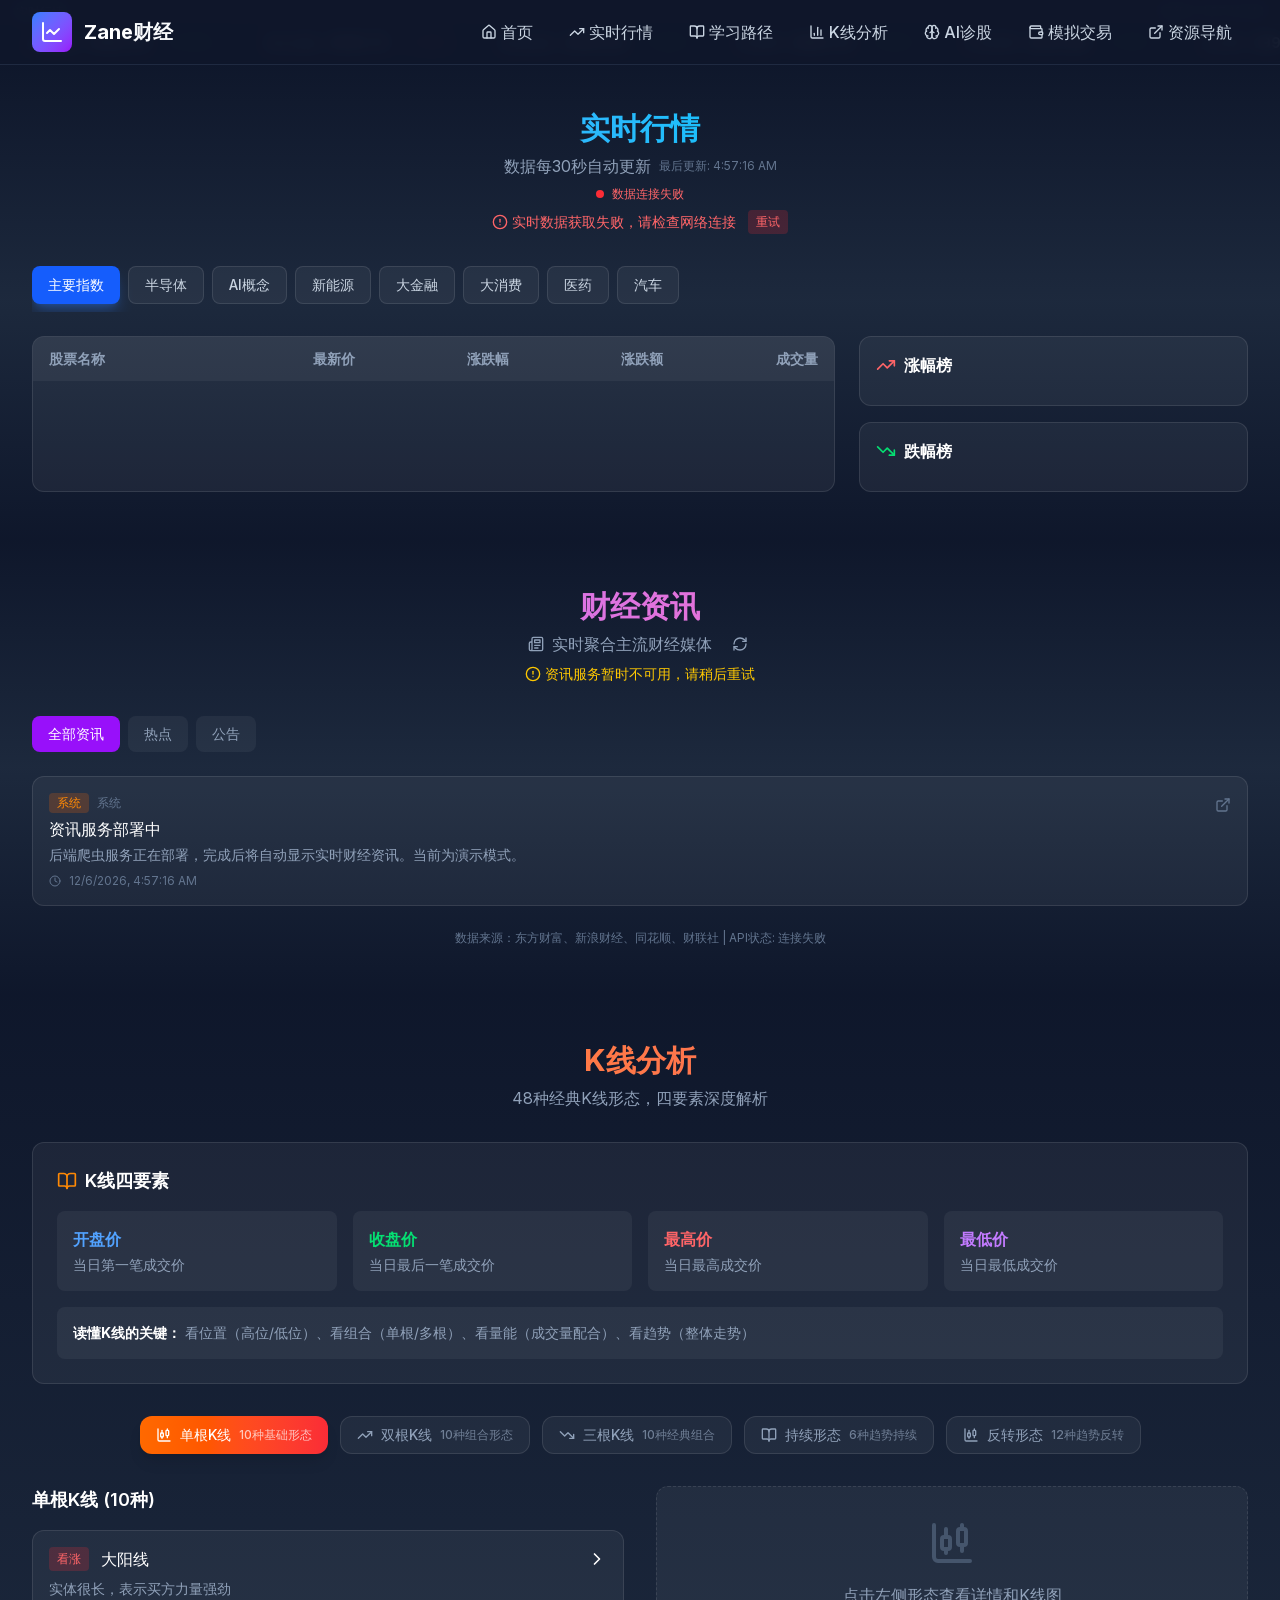
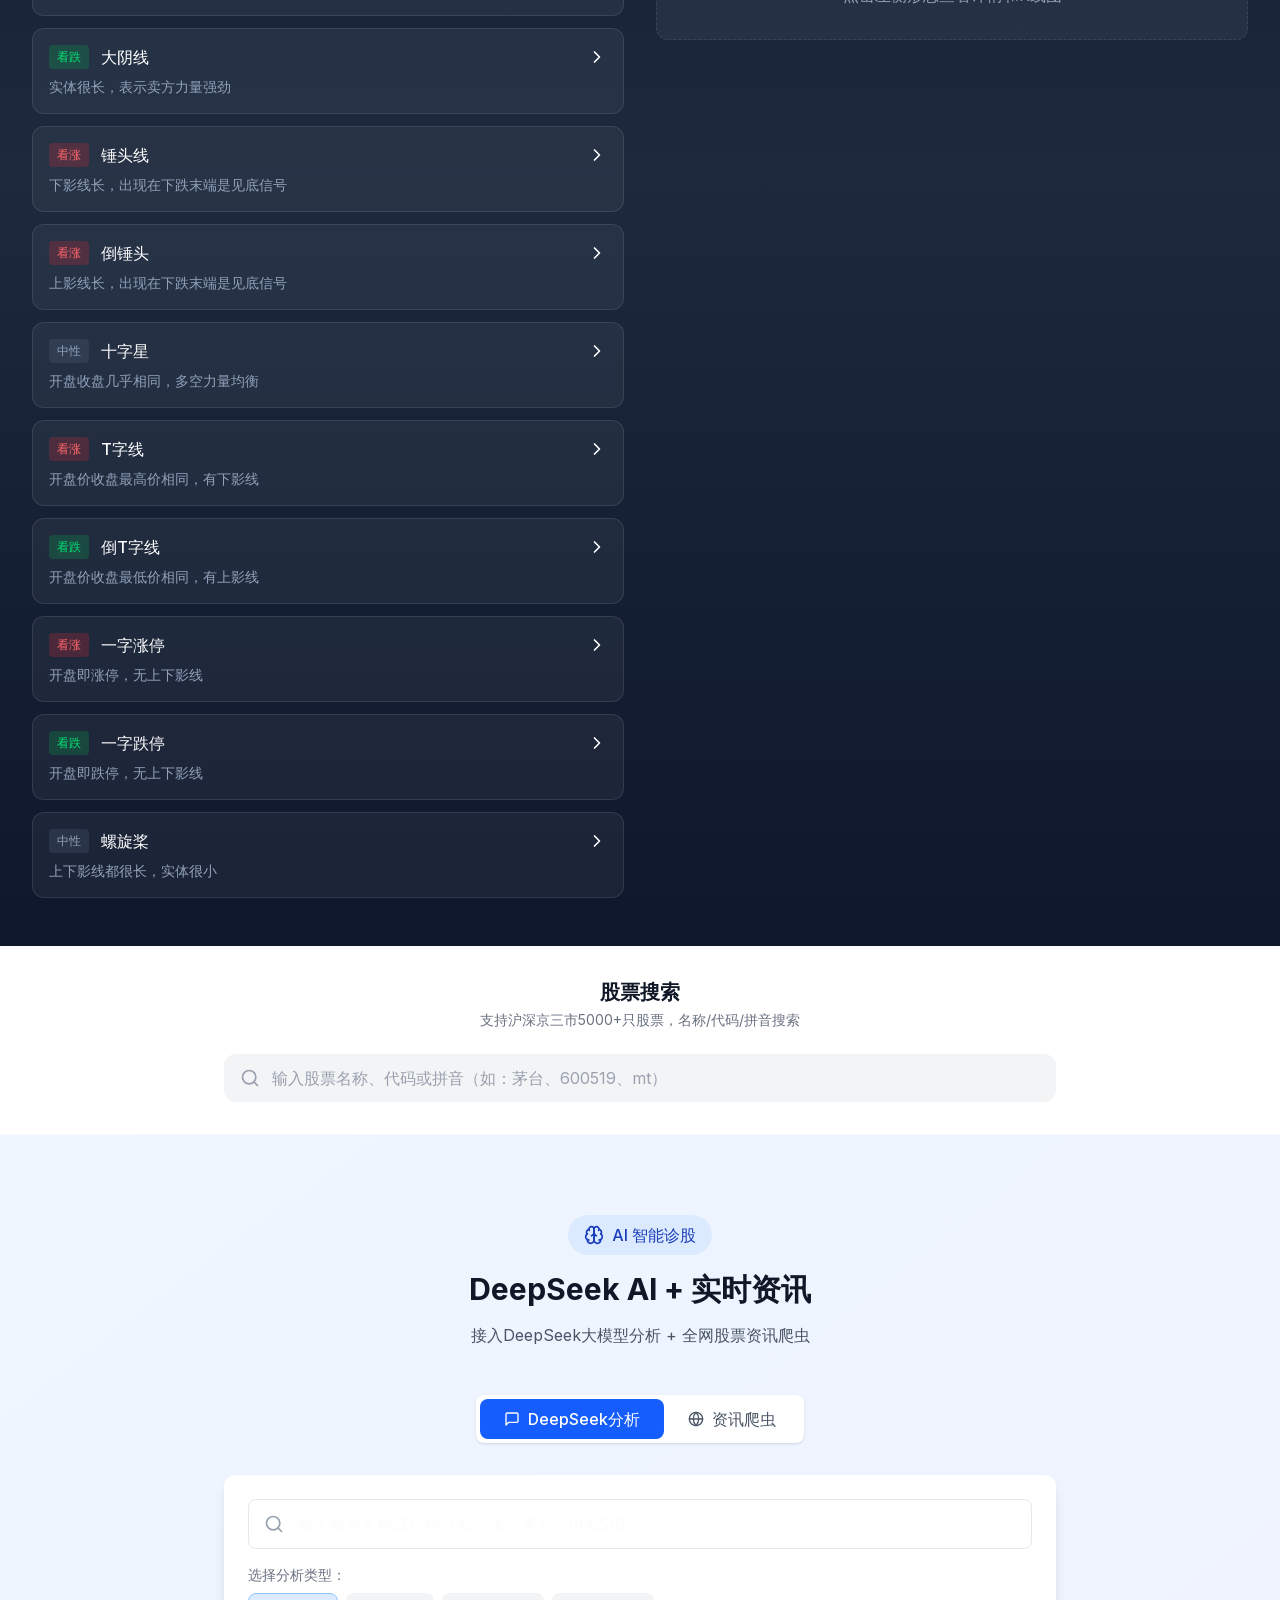
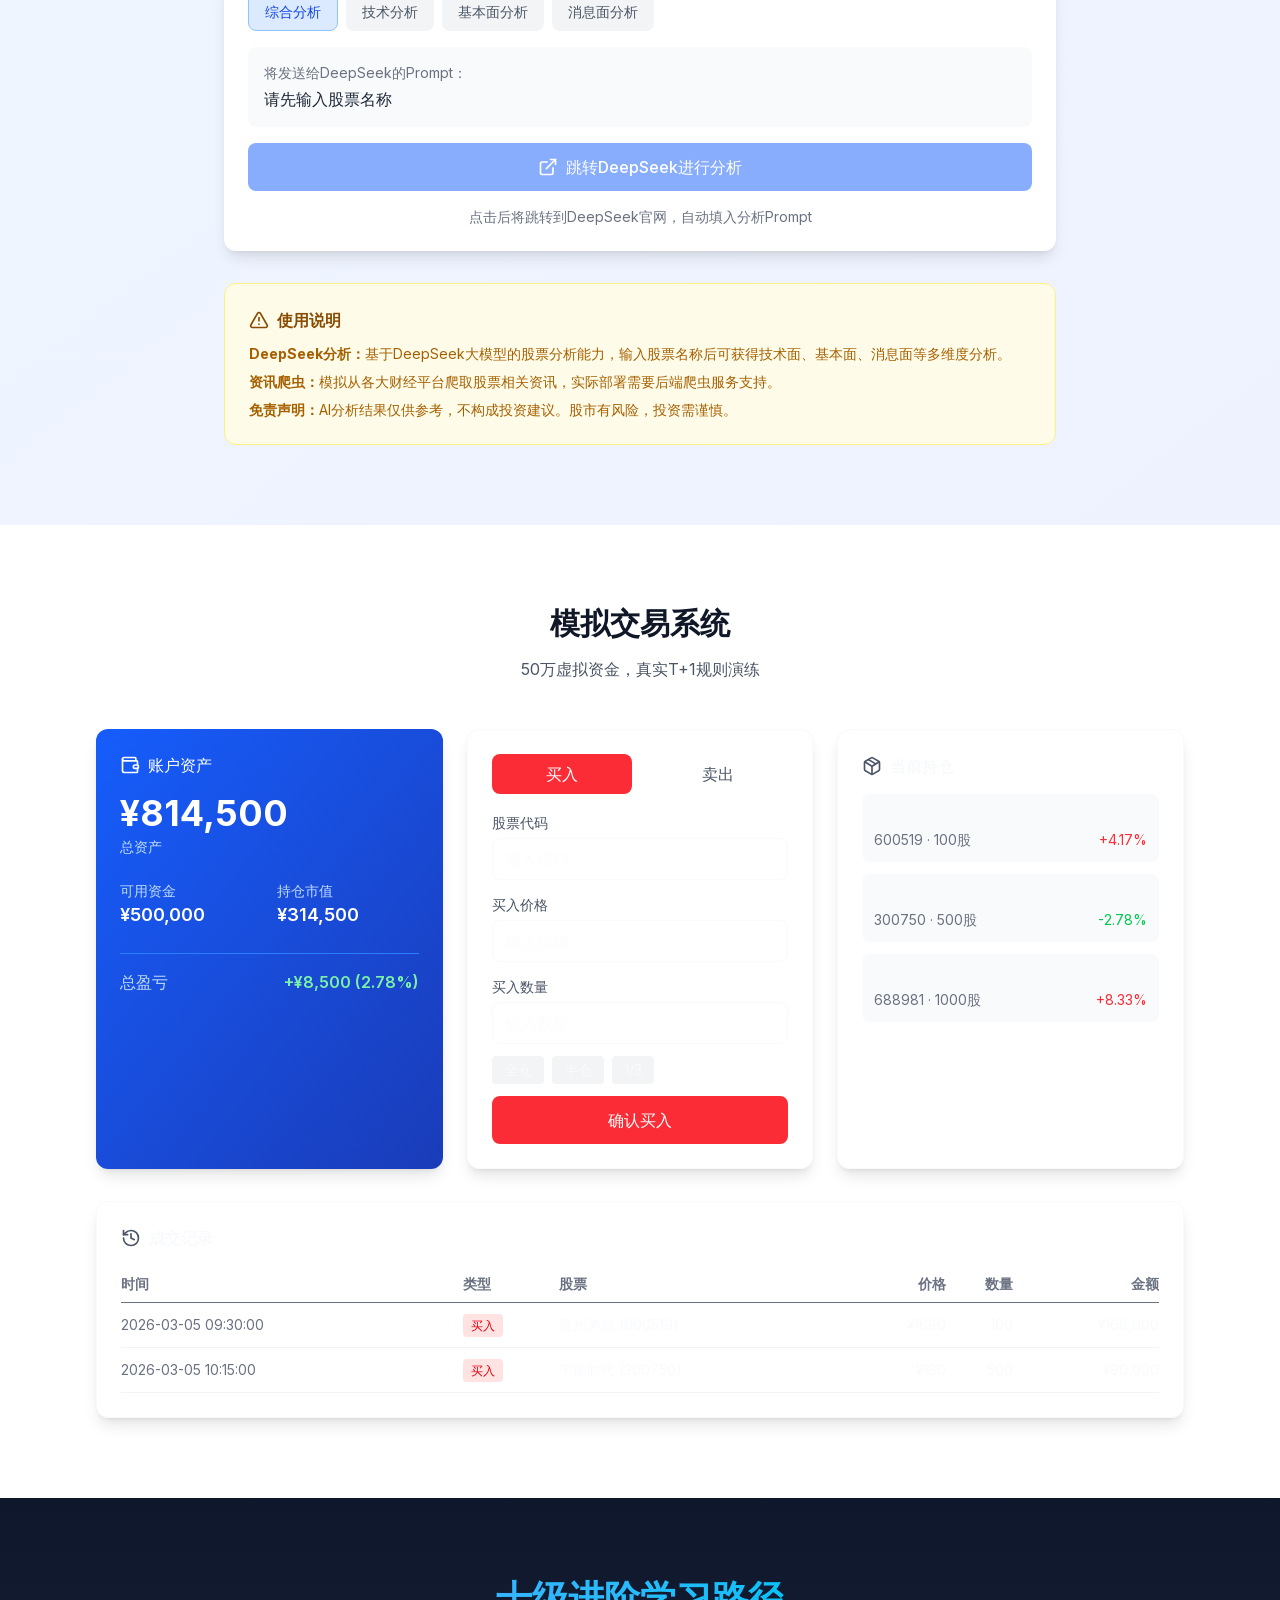
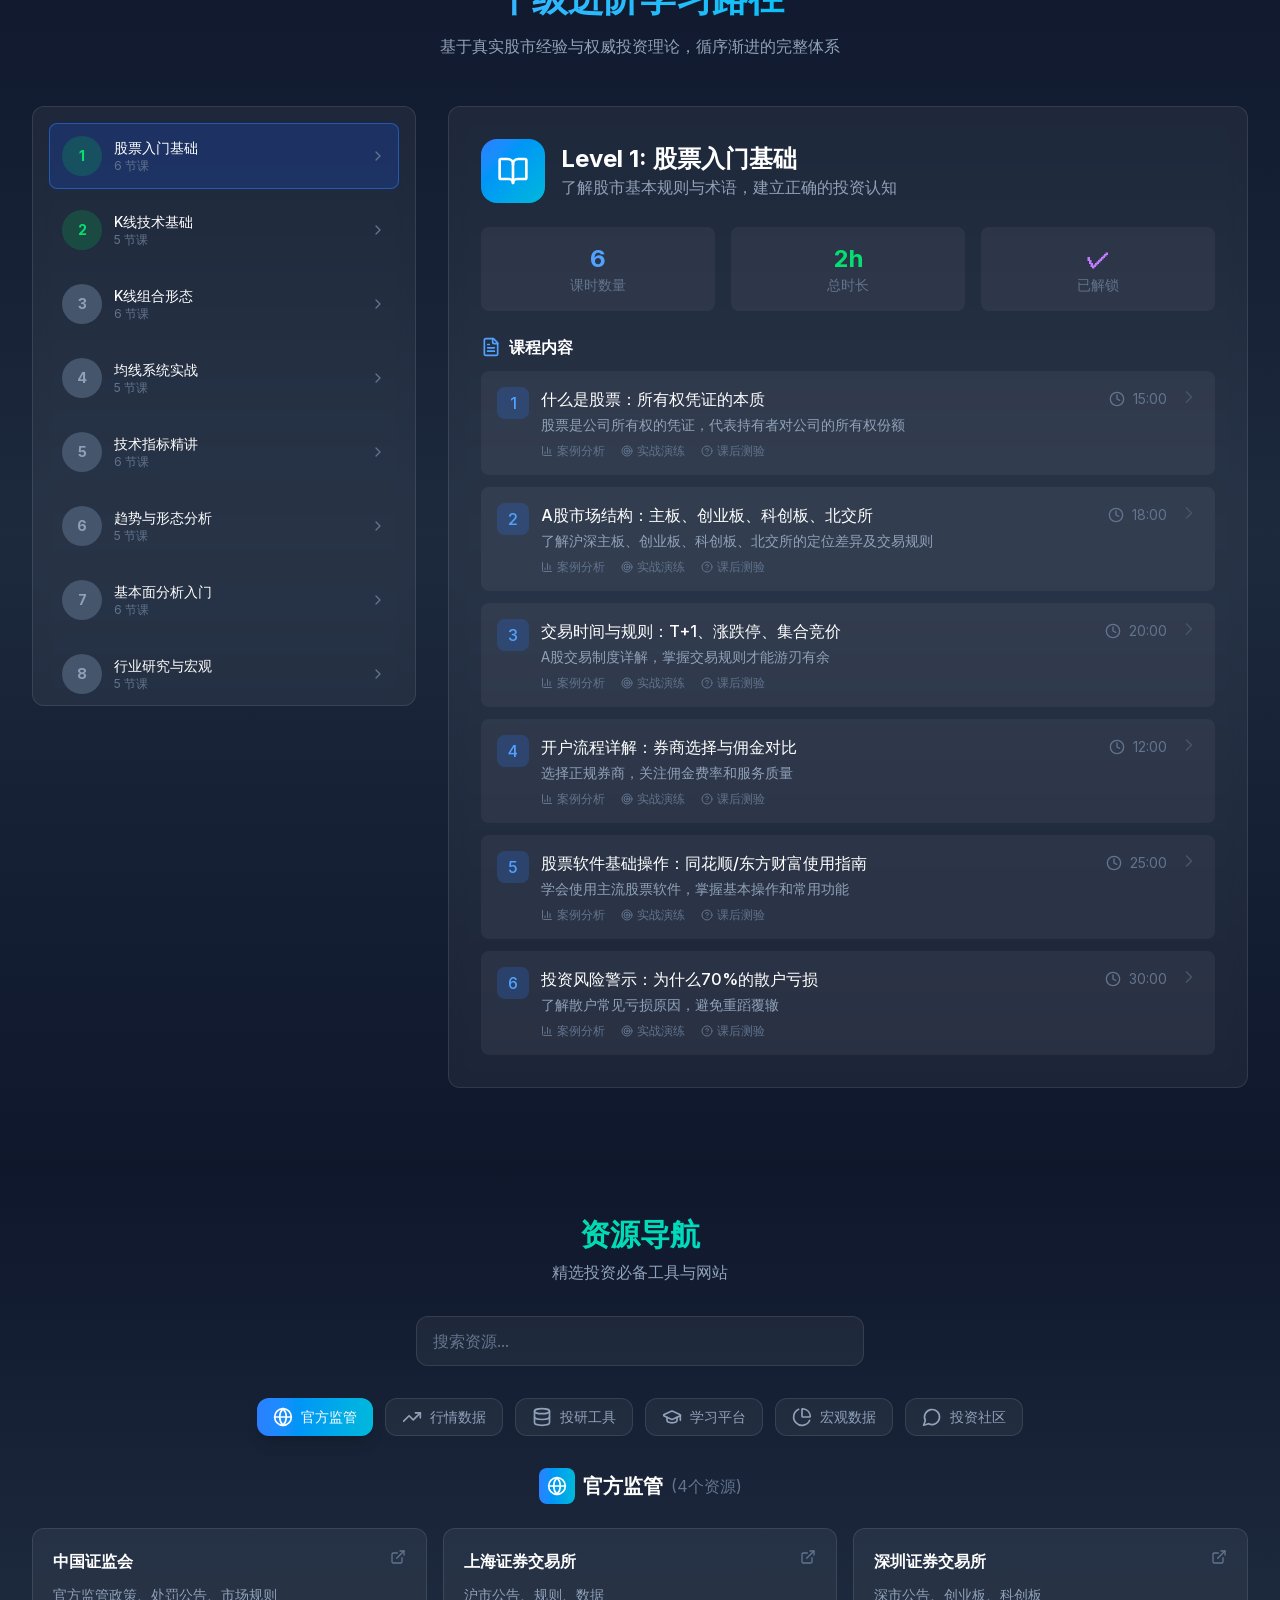
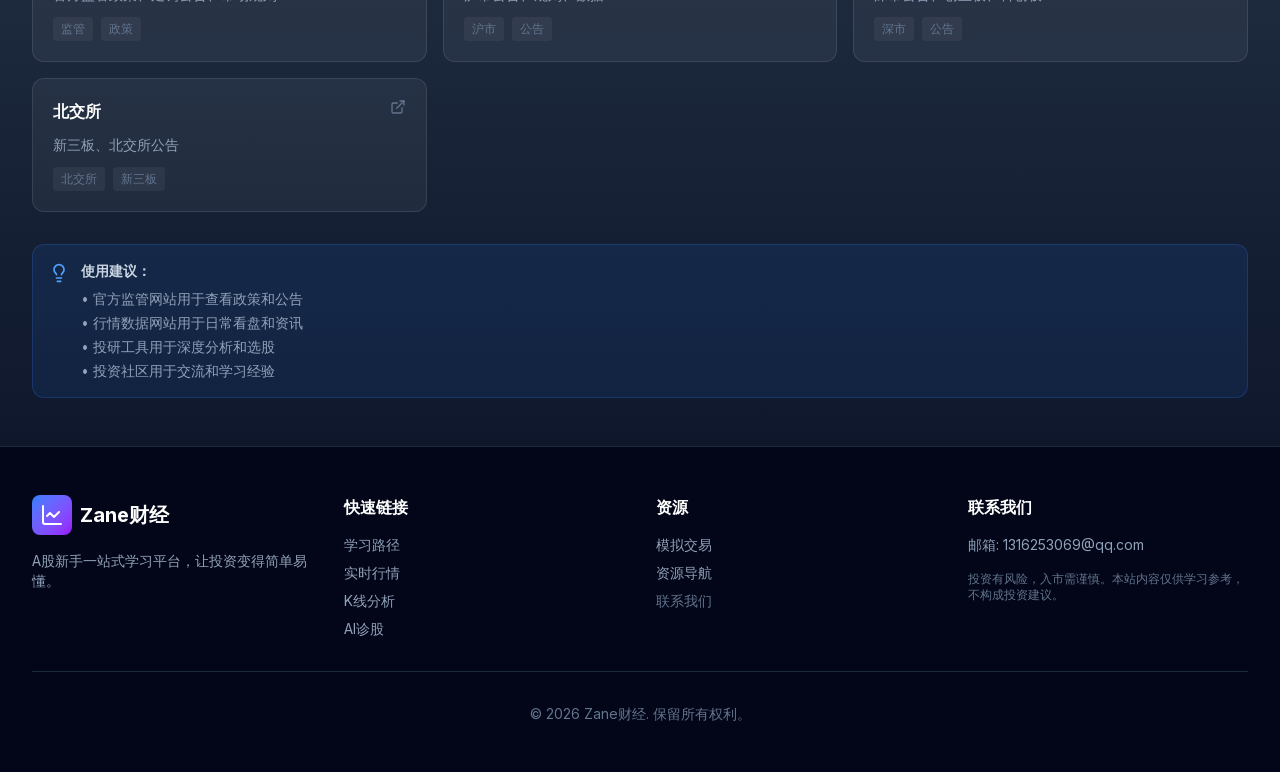
==== commit e21811b7: "v3.2: 丰富学习路径内容 - 52节课详细教程+案例+测验" ====
--- a/index.html
+++ b/index.html
@@ -1 +1 @@
-<!DOCTYPE html><!--pbHPiKp9XqdIU8lHudKlc--><html lang="zh-CN"><head><meta charSet="utf-8"/><meta name="viewport" content="width=device-width, initial-scale=1"/><link rel="preload" href="/_next/static/media/83afe278b6a6bb3c-s.p.3a6ba036.woff2" as="font" crossorigin="" type="font/woff2"/><link rel="stylesheet" href="/_next/static/chunks/d4915c883105dbbe.css" data-precedence="next"/><link rel="preload" as="script" fetchPriority="low" href="/_next/static/chunks/4b9eae0c8dc7e975.js"/><script src="/_next/static/chunks/f2f58a7e93290fbb.js" async=""></script><script src="/_next/static/chunks/6eb1bac6b57023f6.js" async=""></script><script src="/_next/static/chunks/turbopack-da1d1c3932c9a2c7.js" async=""></script><script src="/_next/static/chunks/2f236954d6a65e12.js" async=""></script><script src="/_next/static/chunks/b30c090ca1fb447d.js" async=""></script><meta name="next-size-adjust" content=""/><title>Zane财经 - 专业股票投资学习平台</title><meta name="description" content="提供K线技术分析、实时行情、模拟交易、投资课程等专业股票投资工具"/><script src="/_next/static/chunks/a6dad97d9634a72d.js" noModule=""></script></head><body class="inter_5972bc34-module__OU16Qa__className bg-slate-900"><div hidden=""><!--$--><!--/$--></div><main class="min-h-screen bg-slate-900"><nav class="bg-slate-900/95 backdrop-blur border-b border-slate-700/50 fixed top-0 left-0 right-0 z-50"><div class="max-w-7xl mx-auto px-4 sm:px-6 lg:px-8"><div class="flex justify-between h-16"><div class="flex items-center"><div class="w-10 h-10 bg-gradient-to-br from-blue-500 to-purple-600 rounded-lg flex items-center justify-center mr-3 glow"><svg xmlns="http://www.w3.org/2000/svg" width="24" height="24" viewBox="0 0 24 24" fill="none" stroke="currentColor" stroke-width="2" stroke-linecap="round" stroke-linejoin="round" class="lucide lucide-chart-line w-6 h-6 text-white"><path d="M3 3v16a2 2 0 0 0 2 2h16"></path><path d="m19 9-5 5-4-4-3 3"></path></svg></div><div><span class="font-bold text-xl text-white">Zane</span><span class="font-bold text-xl gradient-text">财经</span></div></div><div class="hidden md:flex items-center space-x-1"><a href="#home" class="flex items-center gap-1 px-4 py-2 text-slate-300 hover:text-white hover:bg-white/10 rounded-lg transition-colors"><svg xmlns="http://www.w3.org/2000/svg" width="24" height="24" viewBox="0 0 24 24" fill="none" stroke="currentColor" stroke-width="2" stroke-linecap="round" stroke-linejoin="round" class="lucide lucide-house w-4 h-4"><path d="M15 21v-8a1 1 0 0 0-1-1h-4a1 1 0 0 0-1 1v8"></path><path d="M3 10a2 2 0 0 1 .709-1.528l7-5.999a2 2 0 0 1 2.582 0l7 5.999A2 2 0 0 1 21 10v9a2 2 0 0 1-2 2H5a2 2 0 0 1-2-2z"></path></svg><span class="font-medium">首页</span></a><a href="#market" class="flex items-center gap-1 px-4 py-2 text-slate-300 hover:text-white hover:bg-white/10 rounded-lg transition-colors"><svg xmlns="http://www.w3.org/2000/svg" width="24" height="24" viewBox="0 0 24 24" fill="none" stroke="currentColor" stroke-width="2" stroke-linecap="round" stroke-linejoin="round" class="lucide lucide-trending-up w-4 h-4"><polyline points="22 7 13.5 15.5 8.5 10.5 2 17"></polyline><polyline points="16 7 22 7 22 13"></polyline></svg><span class="font-medium">实时行情</span></a><a href="#learn" class="flex items-center gap-1 px-4 py-2 text-slate-300 hover:text-white hover:bg-white/10 rounded-lg transition-colors"><svg xmlns="http://www.w3.org/2000/svg" width="24" height="24" viewBox="0 0 24 24" fill="none" stroke="currentColor" stroke-width="2" stroke-linecap="round" stroke-linejoin="round" class="lucide lucide-book-open w-4 h-4"><path d="M12 7v14"></path><path d="M3 18a1 1 0 0 1-1-1V4a1 1 0 0 1 1-1h5a4 4 0 0 1 4 4 4 4 0 0 1 4-4h5a1 1 0 0 1 1 1v13a1 1 0 0 1-1 1h-6a3 3 0 0 0-3 3 3 3 0 0 0-3-3z"></path></svg><span class="font-medium">学习路径</span></a><a href="#kline" class="flex items-center gap-1 px-4 py-2 text-slate-300 hover:text-white hover:bg-white/10 rounded-lg transition-colors"><svg xmlns="http://www.w3.org/2000/svg" width="24" height="24" viewBox="0 0 24 24" fill="none" stroke="currentColor" stroke-width="2" stroke-linecap="round" stroke-linejoin="round" class="lucide lucide-chart-column w-4 h-4"><path d="M3 3v16a2 2 0 0 0 2 2h16"></path><path d="M18 17V9"></path><path d="M13 17V5"></path><path d="M8 17v-3"></path></svg><span class="font-medium">K线分析</span></a><a href="#ai" class="flex items-center gap-1 px-4 py-2 text-slate-300 hover:text-white hover:bg-white/10 rounded-lg transition-colors"><svg xmlns="http://www.w3.org/2000/svg" width="24" height="24" viewBox="0 0 24 24" fill="none" stroke="currentColor" stroke-width="2" stroke-linecap="round" stroke-linejoin="round" class="lucide lucide-brain w-4 h-4"><path d="M12 5a3 3 0 1 0-5.997.125 4 4 0 0 0-2.526 5.77 4 4 0 0 0 .556 6.588A4 4 0 1 0 12 18Z"></path><path d="M12 5a3 3 0 1 1 5.997.125 4 4 0 0 1 2.526 5.77 4 4 0 0 1-.556 6.588A4 4 0 1 1 12 18Z"></path><path d="M15 13a4.5 4.5 0 0 1-3-4 4.5 4.5 0 0 1-3 4"></path><path d="M17.599 6.5a3 3 0 0 0 .399-1.375"></path><path d="M6.003 5.125A3 3 0 0 0 6.401 6.5"></path><path d="M3.477 10.896a4 4 0 0 1 .585-.396"></path><path d="M19.938 10.5a4 4 0 0 1 .585.396"></path><path d="M6 18a4 4 0 0 1-1.967-.516"></path><path d="M19.967 17.484A4 4 0 0 1 18 18"></path></svg><span class="font-medium">AI诊股</span></a><a href="#trade" class="flex items-center gap-1 px-4 py-2 text-slate-300 hover:text-white hover:bg-white/10 rounded-lg transition-colors"><svg xmlns="http://www.w3.org/2000/svg" width="24" height="24" viewBox="0 0 24 24" fill="none" stroke="currentColor" stroke-width="2" stroke-linecap="round" stroke-linejoin="round" class="lucide lucide-wallet w-4 h-4"><path d="M19 7V4a1 1 0 0 0-1-1H5a2 2 0 0 0 0 4h15a1 1 0 0 1 1 1v4h-3a2 2 0 0 0 0 4h3a1 1 0 0 0 1-1v-2a1 1 0 0 0-1-1"></path><path d="M3 5v14a2 2 0 0 0 2 2h15a1 1 0 0 0 1-1v-4"></path></svg><span class="font-medium">模拟交易</span></a><a href="#resources" class="flex items-center gap-1 px-4 py-2 text-slate-300 hover:text-white hover:bg-white/10 rounded-lg transition-colors"><svg xmlns="http://www.w3.org/2000/svg" width="24" height="24" viewBox="0 0 24 24" fill="none" stroke="currentColor" stroke-width="2" stroke-linecap="round" stroke-linejoin="round" class="lucide lucide-external-link w-4 h-4"><path d="M15 3h6v6"></path><path d="M10 14 21 3"></path><path d="M18 13v6a2 2 0 0 1-2 2H5a2 2 0 0 1-2-2V8a2 2 0 0 1 2-2h6"></path></svg><span class="font-medium">资源导航</span></a></div><div class="md:hidden flex items-center"><button class="text-slate-300 hover:text-white p-2"><svg xmlns="http://www.w3.org/2000/svg" width="24" height="24" viewBox="0 0 24 24" fill="none" stroke="currentColor" stroke-width="2" stroke-linecap="round" stroke-linejoin="round" class="lucide lucide-menu w-6 h-6"><line x1="4" x2="20" y1="12" y2="12"></line><line x1="4" x2="20" y1="6" y2="6"></line><line x1="4" x2="20" y1="18" y2="18"></line></svg></button></div></div></div></nav><div class="bg-slate-900/90 backdrop-blur border-b border-slate-700/50 py-2"><div class="flex items-center justify-center text-slate-400 text-sm"><div class="animate-spin rounded-full h-4 w-4 border-b-2 border-blue-500 mr-2"></div>加载行情中...</div></div><section id="market"><div class="bg-gradient-to-b from-slate-900 via-slate-800 to-slate-900 text-white py-12"><div class="max-w-7xl mx-auto px-4 sm:px-6 lg:px-8"><div class="text-center mb-8"><h2 class="text-3xl font-bold mb-2 bg-gradient-to-r from-blue-400 to-cyan-400 bg-clip-text text-transparent">实时行情</h2><p class="text-slate-400 flex items-center justify-center gap-2"><span>数据每30秒自动更新</span><span class="text-xs text-slate-500">最后更新: <!-- -->11:27:58 PM</span></p><div class="flex items-center justify-center gap-2 mt-2"><div class="w-2 h-2 rounded-full bg-yellow-500 animate-pulse"></div><span class="text-xs text-yellow-400">连接中...</span></div></div><div class="flex space-x-2 mb-6 overflow-x-auto pb-2 scrollbar-hide"><button class="px-4 py-2 rounded-lg text-sm font-medium whitespace-nowrap transition-all bg-blue-600 text-white shadow-lg shadow-blue-500/30">主要指数</button><button class="px-4 py-2 rounded-lg text-sm font-medium whitespace-nowrap transition-all bg-white/5 text-slate-300 hover:bg-white/10 border border-white/10">半导体</button><button class="px-4 py-2 rounded-lg text-sm font-medium whitespace-nowrap transition-all bg-white/5 text-slate-300 hover:bg-white/10 border border-white/10">AI概念</button><button class="px-4 py-2 rounded-lg text-sm font-medium whitespace-nowrap transition-all bg-white/5 text-slate-300 hover:bg-white/10 border border-white/10">新能源</button><button class="px-4 py-2 rounded-lg text-sm font-medium whitespace-nowrap transition-all bg-white/5 text-slate-300 hover:bg-white/10 border border-white/10">大金融</button><button class="px-4 py-2 rounded-lg text-sm font-medium whitespace-nowrap transition-all bg-white/5 text-slate-300 hover:bg-white/10 border border-white/10">大消费</button><button class="px-4 py-2 rounded-lg text-sm font-medium whitespace-nowrap transition-all bg-white/5 text-slate-300 hover:bg-white/10 border border-white/10">医药</button><button class="px-4 py-2 rounded-lg text-sm font-medium whitespace-nowrap transition-all bg-white/5 text-slate-300 hover:bg-white/10 border border-white/10">汽车</button></div><div class="grid grid-cols-1 lg:grid-cols-3 gap-6"><div class="lg:col-span-2 bg-white/5 rounded-xl overflow-hidden border border-white/10"><div class="overflow-x-auto"><table class="w-full"><thead class="bg-white/5 text-sm text-slate-400"><tr><th class="text-left py-3 px-4">股票名称</th><th class="text-right py-3 px-4">最新价</th><th class="text-right py-3 px-4">涨跌幅</th><th class="text-right py-3 px-4">涨跌额</th><th class="text-right py-3 px-4">成交量</th></tr></thead><tbody class="text-sm"></tbody></table></div></div><div class="space-y-4"><div class="bg-white/5 rounded-xl p-4 border border-white/10"><h3 class="font-semibold mb-3 flex items-center gap-2 text-white"><svg xmlns="http://www.w3.org/2000/svg" width="24" height="24" viewBox="0 0 24 24" fill="none" stroke="currentColor" stroke-width="2" stroke-linecap="round" stroke-linejoin="round" class="lucide lucide-trending-up w-5 h-5 text-red-400"><polyline points="22 7 13.5 15.5 8.5 10.5 2 17"></polyline><polyline points="16 7 22 7 22 13"></polyline></svg>涨幅榜</h3><div class="space-y-2"></div></div><div class="bg-white/5 rounded-xl p-4 border border-white/10"><h3 class="font-semibold mb-3 flex items-center gap-2 text-white"><svg xmlns="http://www.w3.org/2000/svg" width="24" height="24" viewBox="0 0 24 24" fill="none" stroke="currentColor" stroke-width="2" stroke-linecap="round" stroke-linejoin="round" class="lucide lucide-trending-down w-5 h-5 text-green-400"><polyline points="22 17 13.5 8.5 8.5 13.5 2 7"></polyline><polyline points="16 17 22 17 22 11"></polyline></svg>跌幅榜</h3><div class="space-y-2"></div></div></div></div></div></div></section><section id="news"><div class="bg-gradient-to-b from-slate-900 via-slate-800 to-slate-900 text-white py-12"><div class="max-w-7xl mx-auto px-4 sm:px-6 lg:px-8"><div class="text-center mb-8"><h2 class="text-3xl font-bold mb-2 bg-gradient-to-r from-purple-400 to-pink-400 bg-clip-text text-transparent">财经资讯</h2><p class="text-slate-400 flex items-center justify-center gap-2"><svg xmlns="http://www.w3.org/2000/svg" width="24" height="24" viewBox="0 0 24 24" fill="none" stroke="currentColor" stroke-width="2" stroke-linecap="round" stroke-linejoin="round" class="lucide lucide-newspaper w-4 h-4"><path d="M4 22h16a2 2 0 0 0 2-2V4a2 2 0 0 0-2-2H8a2 2 0 0 0-2 2v16a2 2 0 0 1-2 2Zm0 0a2 2 0 0 1-2-2v-9c0-1.1.9-2 2-2h2"></path><path d="M18 14h-8"></path><path d="M15 18h-5"></path><path d="M10 6h8v4h-8V6Z"></path></svg><span>实时聚合主流财经媒体</span><button class="ml-2 p-1 hover:bg-white/10 rounded" disabled=""><svg xmlns="http://www.w3.org/2000/svg" width="24" height="24" viewBox="0 0 24 24" fill="none" stroke="currentColor" stroke-width="2" stroke-linecap="round" stroke-linejoin="round" class="lucide lucide-refresh-cw w-4 h-4 animate-spin"><path d="M3 12a9 9 0 0 1 9-9 9.75 9.75 0 0 1 6.74 2.74L21 8"></path><path d="M21 3v5h-5"></path><path d="M21 12a9 9 0 0 1-9 9 9.75 9.75 0 0 1-6.74-2.74L3 16"></path><path d="M8 16H3v5"></path></svg></button></p></div><div class="flex gap-2 mb-6"><button class="px-4 py-2 rounded-lg text-sm font-medium transition-all bg-purple-600 text-white">全部资讯</button><button class="px-4 py-2 rounded-lg text-sm font-medium transition-all bg-white/5 text-slate-400 hover:bg-white/10">热点</button><button class="px-4 py-2 rounded-lg text-sm font-medium transition-all bg-white/5 text-slate-400 hover:bg-white/10">公告</button></div><div class="bg-white/5 rounded-xl overflow-hidden border border-white/10"><div class="divide-y divide-white/5"></div><div class="p-8 text-center text-slate-500"><svg xmlns="http://www.w3.org/2000/svg" width="24" height="24" viewBox="0 0 24 24" fill="none" stroke="currentColor" stroke-width="2" stroke-linecap="round" stroke-linejoin="round" class="lucide lucide-refresh-cw w-6 h-6 animate-spin mx-auto mb-2"><path d="M3 12a9 9 0 0 1 9-9 9.75 9.75 0 0 1 6.74 2.74L21 8"></path><path d="M21 3v5h-5"></path><path d="M21 12a9 9 0 0 1-9 9 9.75 9.75 0 0 1-6.74-2.74L3 16"></path><path d="M8 16H3v5"></path></svg>加载中...</div></div><div class="mt-6 text-center text-xs text-slate-500">数据来源：东方财富、新浪财经、同花顺、财联社 | API状态: <!-- -->正常</div></div></div></section><section id="kline"><div class="bg-gradient-to-b from-slate-900 via-slate-800 to-slate-900 text-white py-12"><div class="max-w-7xl mx-auto px-4 sm:px-6 lg:px-8"><div class="text-center mb-8"><h2 class="text-3xl font-bold mb-2 bg-gradient-to-r from-orange-400 to-red-400 bg-clip-text text-transparent">K线分析</h2><p class="text-slate-400">48种经典K线形态，四要素深度解析</p></div><div class="bg-white/5 rounded-xl p-6 mb-8 border border-white/10"><h3 class="text-lg font-semibold mb-4 flex items-center gap-2"><svg xmlns="http://www.w3.org/2000/svg" width="24" height="24" viewBox="0 0 24 24" fill="none" stroke="currentColor" stroke-width="2" stroke-linecap="round" stroke-linejoin="round" class="lucide lucide-book-open w-5 h-5 text-orange-400"><path d="M12 7v14"></path><path d="M3 18a1 1 0 0 1-1-1V4a1 1 0 0 1 1-1h5a4 4 0 0 1 4 4 4 4 0 0 1 4-4h5a1 1 0 0 1 1 1v13a1 1 0 0 1-1 1h-6a3 3 0 0 0-3 3 3 3 0 0 0-3-3z"></path></svg>K线四要素</h3><div class="grid grid-cols-2 md:grid-cols-4 gap-4"><div class="bg-white/5 rounded-lg p-4"><div class="font-semibold text-blue-400">开盘价</div><div class="text-sm text-slate-400 mt-1">当日第一笔成交价</div></div><div class="bg-white/5 rounded-lg p-4"><div class="font-semibold text-green-400">收盘价</div><div class="text-sm text-slate-400 mt-1">当日最后一笔成交价</div></div><div class="bg-white/5 rounded-lg p-4"><div class="font-semibold text-red-400">最高价</div><div class="text-sm text-slate-400 mt-1">当日最高成交价</div></div><div class="bg-white/5 rounded-lg p-4"><div class="font-semibold text-purple-400">最低价</div><div class="text-sm text-slate-400 mt-1">当日最低成交价</div></div></div><div class="mt-4 text-sm text-slate-400 bg-white/5 rounded-lg p-4"><strong class="text-white">读懂K线的关键：</strong> 看位置（高位/低位）、看组合（单根/多根）、看量能（成交量配合）、看趋势（整体走势）</div></div><div class="flex flex-wrap justify-center gap-3 mb-8"><button class="flex items-center gap-2 px-4 py-2 rounded-xl text-sm font-medium transition-all bg-gradient-to-r from-orange-500 to-red-500 text-white shadow-lg"><svg xmlns="http://www.w3.org/2000/svg" width="24" height="24" viewBox="0 0 24 24" fill="none" stroke="currentColor" stroke-width="2" stroke-linecap="round" stroke-linejoin="round" class="lucide lucide-chart-candlestick w-4 h-4"><path d="M9 5v4"></path><rect width="4" height="6" x="7" y="9" rx="1"></rect><path d="M9 15v2"></path><path d="M17 3v2"></path><rect width="4" height="8" x="15" y="5" rx="1"></rect><path d="M17 13v3"></path><path d="M3 3v16a2 2 0 0 0 2 2h16"></path></svg><span>单根K线</span><span class="text-xs opacity-70">10种基础形态</span></button><button class="flex items-center gap-2 px-4 py-2 rounded-xl text-sm font-medium transition-all bg-white/5 text-slate-400 hover:bg-white/10 border border-white/10"><svg xmlns="http://www.w3.org/2000/svg" width="24" height="24" viewBox="0 0 24 24" fill="none" stroke="currentColor" stroke-width="2" stroke-linecap="round" stroke-linejoin="round" class="lucide lucide-trending-up w-4 h-4"><polyline points="22 7 13.5 15.5 8.5 10.5 2 17"></polyline><polyline points="16 7 22 7 22 13"></polyline></svg><span>双根K线</span><span class="text-xs opacity-70">10种组合形态</span></button><button class="flex items-center gap-2 px-4 py-2 rounded-xl text-sm font-medium transition-all bg-white/5 text-slate-400 hover:bg-white/10 border border-white/10"><svg xmlns="http://www.w3.org/2000/svg" width="24" height="24" viewBox="0 0 24 24" fill="none" stroke="currentColor" stroke-width="2" stroke-linecap="round" stroke-linejoin="round" class="lucide lucide-trending-down w-4 h-4"><polyline points="22 17 13.5 8.5 8.5 13.5 2 7"></polyline><polyline points="16 17 22 17 22 11"></polyline></svg><span>三根K线</span><span class="text-xs opacity-70">10种经典组合</span></button><button class="flex items-center gap-2 px-4 py-2 rounded-xl text-sm font-medium transition-all bg-white/5 text-slate-400 hover:bg-white/10 border border-white/10"><svg xmlns="http://www.w3.org/2000/svg" width="24" height="24" viewBox="0 0 24 24" fill="none" stroke="currentColor" stroke-width="2" stroke-linecap="round" stroke-linejoin="round" class="lucide lucide-book-open w-4 h-4"><path d="M12 7v14"></path><path d="M3 18a1 1 0 0 1-1-1V4a1 1 0 0 1 1-1h5a4 4 0 0 1 4 4 4 4 0 0 1 4-4h5a1 1 0 0 1 1 1v13a1 1 0 0 1-1 1h-6a3 3 0 0 0-3 3 3 3 0 0 0-3-3z"></path></svg><span>持续形态</span><span class="text-xs opacity-70">6种趋势持续</span></button><button class="flex items-center gap-2 px-4 py-2 rounded-xl text-sm font-medium transition-all bg-white/5 text-slate-400 hover:bg-white/10 border border-white/10"><svg xmlns="http://www.w3.org/2000/svg" width="24" height="24" viewBox="0 0 24 24" fill="none" stroke="currentColor" stroke-width="2" stroke-linecap="round" stroke-linejoin="round" class="lucide lucide-chart-candlestick w-4 h-4"><path d="M9 5v4"></path><rect width="4" height="6" x="7" y="9" rx="1"></rect><path d="M9 15v2"></path><path d="M17 3v2"></path><rect width="4" height="8" x="15" y="5" rx="1"></rect><path d="M17 13v3"></path><path d="M3 3v16a2 2 0 0 0 2 2h16"></path></svg><span>反转形态</span><span class="text-xs opacity-70">12种趋势反转</span></button></div><div class="grid grid-cols-1 lg:grid-cols-2 gap-8"><div class="space-y-3"><h3 class="text-lg font-semibold mb-4">单根K线<!-- --> (<!-- -->10<!-- -->种)</h3><button class="w-full text-left p-4 rounded-xl transition-all bg-white/5 hover:bg-white/10 border border-white/10"><div class="flex items-center justify-between"><div class="flex items-center gap-3"><span class="px-2 py-1 rounded text-xs font-medium bg-red-500/20 text-red-400">看涨</span><span class="font-medium">大阳线</span></div><svg xmlns="http://www.w3.org/2000/svg" width="24" height="24" viewBox="0 0 24 24" fill="none" stroke="currentColor" stroke-width="2" stroke-linecap="round" stroke-linejoin="round" class="lucide lucide-chevron-right w-5 h-5 transition-transform"><path d="m9 18 6-6-6-6"></path></svg></div><p class="text-sm text-slate-400 mt-2">实体很长，表示买方力量强劲</p></button><button class="w-full text-left p-4 rounded-xl transition-all bg-white/5 hover:bg-white/10 border border-white/10"><div class="flex items-center justify-between"><div class="flex items-center gap-3"><span class="px-2 py-1 rounded text-xs font-medium bg-green-500/20 text-green-400">看跌</span><span class="font-medium">大阴线</span></div><svg xmlns="http://www.w3.org/2000/svg" width="24" height="24" viewBox="0 0 24 24" fill="none" stroke="currentColor" stroke-width="2" stroke-linecap="round" stroke-linejoin="round" class="lucide lucide-chevron-right w-5 h-5 transition-transform"><path d="m9 18 6-6-6-6"></path></svg></div><p class="text-sm text-slate-400 mt-2">实体很长，表示卖方力量强劲</p></button><button class="w-full text-left p-4 rounded-xl transition-all bg-white/5 hover:bg-white/10 border border-white/10"><div class="flex items-center justify-between"><div class="flex items-center gap-3"><span class="px-2 py-1 rounded text-xs font-medium bg-red-500/20 text-red-400">看涨</span><span class="font-medium">锤头线</span></div><svg xmlns="http://www.w3.org/2000/svg" width="24" height="24" viewBox="0 0 24 24" fill="none" stroke="currentColor" stroke-width="2" stroke-linecap="round" stroke-linejoin="round" class="lucide lucide-chevron-right w-5 h-5 transition-transform"><path d="m9 18 6-6-6-6"></path></svg></div><p class="text-sm text-slate-400 mt-2">下影线长，出现在下跌末端是见底信号</p></button><button class="w-full text-left p-4 rounded-xl transition-all bg-white/5 hover:bg-white/10 border border-white/10"><div class="flex items-center justify-between"><div class="flex items-center gap-3"><span class="px-2 py-1 rounded text-xs font-medium bg-red-500/20 text-red-400">看涨</span><span class="font-medium">倒锤头</span></div><svg xmlns="http://www.w3.org/2000/svg" width="24" height="24" viewBox="0 0 24 24" fill="none" stroke="currentColor" stroke-width="2" stroke-linecap="round" stroke-linejoin="round" class="lucide lucide-chevron-right w-5 h-5 transition-transform"><path d="m9 18 6-6-6-6"></path></svg></div><p class="text-sm text-slate-400 mt-2">上影线长，出现在下跌末端是见底信号</p></button><button class="w-full text-left p-4 rounded-xl transition-all bg-white/5 hover:bg-white/10 border border-white/10"><div class="flex items-center justify-between"><div class="flex items-center gap-3"><span class="px-2 py-1 rounded text-xs font-medium bg-slate-500/20 text-slate-400">中性</span><span class="font-medium">十字星</span></div><svg xmlns="http://www.w3.org/2000/svg" width="24" height="24" viewBox="0 0 24 24" fill="none" stroke="currentColor" stroke-width="2" stroke-linecap="round" stroke-linejoin="round" class="lucide lucide-chevron-right w-5 h-5 transition-transform"><path d="m9 18 6-6-6-6"></path></svg></div><p class="text-sm text-slate-400 mt-2">开盘收盘几乎相同，多空力量均衡</p></button><button class="w-full text-left p-4 rounded-xl transition-all bg-white/5 hover:bg-white/10 border border-white/10"><div class="flex items-center justify-between"><div class="flex items-center gap-3"><span class="px-2 py-1 rounded text-xs font-medium bg-red-500/20 text-red-400">看涨</span><span class="font-medium">T字线</span></div><svg xmlns="http://www.w3.org/2000/svg" width="24" height="24" viewBox="0 0 24 24" fill="none" stroke="currentColor" stroke-width="2" stroke-linecap="round" stroke-linejoin="round" class="lucide lucide-chevron-right w-5 h-5 transition-transform"><path d="m9 18 6-6-6-6"></path></svg></div><p class="text-sm text-slate-400 mt-2">开盘价收盘最高价相同，有下影线</p></button><button class="w-full text-left p-4 rounded-xl transition-all bg-white/5 hover:bg-white/10 border border-white/10"><div class="flex items-center justify-between"><div class="flex items-center gap-3"><span class="px-2 py-1 rounded text-xs font-medium bg-green-500/20 text-green-400">看跌</span><span class="font-medium">倒T字线</span></div><svg xmlns="http://www.w3.org/2000/svg" width="24" height="24" viewBox="0 0 24 24" fill="none" stroke="currentColor" stroke-width="2" stroke-linecap="round" stroke-linejoin="round" class="lucide lucide-chevron-right w-5 h-5 transition-transform"><path d="m9 18 6-6-6-6"></path></svg></div><p class="text-sm text-slate-400 mt-2">开盘价收盘最低价相同，有上影线</p></button><button class="w-full text-left p-4 rounded-xl transition-all bg-white/5 hover:bg-white/10 border border-white/10"><div class="flex items-center justify-between"><div class="flex items-center gap-3"><span class="px-2 py-1 rounded text-xs font-medium bg-red-500/20 text-red-400">看涨</span><span class="font-medium">一字涨停</span></div><svg xmlns="http://www.w3.org/2000/svg" width="24" height="24" viewBox="0 0 24 24" fill="none" stroke="currentColor" stroke-width="2" stroke-linecap="round" stroke-linejoin="round" class="lucide lucide-chevron-right w-5 h-5 transition-transform"><path d="m9 18 6-6-6-6"></path></svg></div><p class="text-sm text-slate-400 mt-2">开盘即涨停，无上下影线</p></button><button class="w-full text-left p-4 rounded-xl transition-all bg-white/5 hover:bg-white/10 border border-white/10"><div class="flex items-center justify-between"><div class="flex items-center gap-3"><span class="px-2 py-1 rounded text-xs font-medium bg-green-500/20 text-green-400">看跌</span><span class="font-medium">一字跌停</span></div><svg xmlns="http://www.w3.org/2000/svg" width="24" height="24" viewBox="0 0 24 24" fill="none" stroke="currentColor" stroke-width="2" stroke-linecap="round" stroke-linejoin="round" class="lucide lucide-chevron-right w-5 h-5 transition-transform"><path d="m9 18 6-6-6-6"></path></svg></div><p class="text-sm text-slate-400 mt-2">开盘即跌停，无上下影线</p></button><button class="w-full text-left p-4 rounded-xl transition-all bg-white/5 hover:bg-white/10 border border-white/10"><div class="flex items-center justify-between"><div class="flex items-center gap-3"><span class="px-2 py-1 rounded text-xs font-medium bg-slate-500/20 text-slate-400">中性</span><span class="font-medium">螺旋桨</span></div><svg xmlns="http://www.w3.org/2000/svg" width="24" height="24" viewBox="0 0 24 24" fill="none" stroke="currentColor" stroke-width="2" stroke-linecap="round" stroke-linejoin="round" class="lucide lucide-chevron-right w-5 h-5 transition-transform"><path d="m9 18 6-6-6-6"></path></svg></div><p class="text-sm text-slate-400 mt-2">上下影线都很长，实体很小</p></button></div><div><div class="bg-white/5 rounded-xl p-8 text-center border border-white/10 border-dashed"><svg xmlns="http://www.w3.org/2000/svg" width="24" height="24" viewBox="0 0 24 24" fill="none" stroke="currentColor" stroke-width="2" stroke-linecap="round" stroke-linejoin="round" class="lucide lucide-chart-candlestick w-12 h-12 text-slate-600 mx-auto mb-4"><path d="M9 5v4"></path><rect width="4" height="6" x="7" y="9" rx="1"></rect><path d="M9 15v2"></path><path d="M17 3v2"></path><rect width="4" height="8" x="15" y="5" rx="1"></rect><path d="M17 13v3"></path><path d="M3 3v16a2 2 0 0 0 2 2h16"></path></svg><p class="text-slate-400">点击左侧形态查看详情和K线图</p></div></div></div></div></div></section><section id="search"><div class="bg-white py-8 border-b"><div class="max-w-4xl mx-auto px-4 sm:px-6 lg:px-8"><div class="text-center mb-6"><h3 class="text-xl font-semibold text-gray-900">股票搜索</h3><p class="text-gray-500 text-sm mt-1">支持沪深京三市5000+只股票，名称/代码/拼音搜索</p></div><div class="relative"><div class="flex items-center bg-gray-100 rounded-xl px-4 py-3"><svg xmlns="http://www.w3.org/2000/svg" width="24" height="24" viewBox="0 0 24 24" fill="none" stroke="currentColor" stroke-width="2" stroke-linecap="round" stroke-linejoin="round" class="lucide lucide-search w-5 h-5 text-gray-400 mr-3"><circle cx="11" cy="11" r="8"></circle><path d="m21 21-4.3-4.3"></path></svg><input type="text" placeholder="输入股票名称、代码或拼音（如：茅台、600519、mt）" class="flex-1 bg-transparent outline-none text-gray-900 placeholder-gray-400" value=""/></div></div></div></div></section><section id="ai"><div class="py-20 bg-gradient-to-br from-blue-50 to-indigo-50"><div class="max-w-4xl mx-auto px-4 sm:px-6 lg:px-8"><div class="text-center mb-12"><div class="inline-flex items-center gap-2 bg-blue-100 text-blue-800 px-4 py-2 rounded-full mb-4"><svg xmlns="http://www.w3.org/2000/svg" width="24" height="24" viewBox="0 0 24 24" fill="none" stroke="currentColor" stroke-width="2" stroke-linecap="round" stroke-linejoin="round" class="lucide lucide-brain w-5 h-5"><path d="M12 5a3 3 0 1 0-5.997.125 4 4 0 0 0-2.526 5.77 4 4 0 0 0 .556 6.588A4 4 0 1 0 12 18Z"></path><path d="M12 5a3 3 0 1 1 5.997.125 4 4 0 0 1 2.526 5.77 4 4 0 0 1-.556 6.588A4 4 0 1 1 12 18Z"></path><path d="M15 13a4.5 4.5 0 0 1-3-4 4.5 4.5 0 0 1-3 4"></path><path d="M17.599 6.5a3 3 0 0 0 .399-1.375"></path><path d="M6.003 5.125A3 3 0 0 0 6.401 6.5"></path><path d="M3.477 10.896a4 4 0 0 1 .585-.396"></path><path d="M19.938 10.5a4 4 0 0 1 .585.396"></path><path d="M6 18a4 4 0 0 1-1.967-.516"></path><path d="M19.967 17.484A4 4 0 0 1 18 18"></path></svg><span class="font-medium">AI 智能诊股</span></div><h2 class="text-3xl font-bold text-gray-900 mb-4">DeepSeek AI + 实时资讯</h2><p class="text-gray-600">接入DeepSeek大模型分析 + 全网股票资讯爬虫</p></div><div class="flex justify-center mb-8"><div class="bg-white rounded-lg p-1 flex shadow-sm"><button class="px-6 py-2 rounded-lg font-medium transition-colors flex items-center gap-2 bg-blue-600 text-white"><svg xmlns="http://www.w3.org/2000/svg" width="24" height="24" viewBox="0 0 24 24" fill="none" stroke="currentColor" stroke-width="2" stroke-linecap="round" stroke-linejoin="round" class="lucide lucide-message-square w-4 h-4"><path d="M21 15a2 2 0 0 1-2 2H7l-4 4V5a2 2 0 0 1 2-2h14a2 2 0 0 1 2 2z"></path></svg>DeepSeek分析</button><button class="px-6 py-2 rounded-lg font-medium transition-colors flex items-center gap-2 text-gray-600 hover:text-gray-900"><svg xmlns="http://www.w3.org/2000/svg" width="24" height="24" viewBox="0 0 24 24" fill="none" stroke="currentColor" stroke-width="2" stroke-linecap="round" stroke-linejoin="round" class="lucide lucide-globe w-4 h-4"><circle cx="12" cy="12" r="10"></circle><path d="M12 2a14.5 14.5 0 0 0 0 20 14.5 14.5 0 0 0 0-20"></path><path d="M2 12h20"></path></svg>资讯爬虫</button></div></div><div class="bg-white rounded-xl shadow-lg p-6 mb-8"><div class="flex gap-4 mb-4"><div class="flex-1 relative"><svg xmlns="http://www.w3.org/2000/svg" width="24" height="24" viewBox="0 0 24 24" fill="none" stroke="currentColor" stroke-width="2" stroke-linecap="round" stroke-linejoin="round" class="lucide lucide-search absolute left-4 top-1/2 -translate-y-1/2 w-5 h-5 text-gray-400"><circle cx="11" cy="11" r="8"></circle><path d="m21 21-4.3-4.3"></path></svg><input type="text" placeholder="输入股票名称或代码（如：贵州茅台、600519）" class="w-full pl-12 pr-4 py-3 border border-gray-200 rounded-lg focus:outline-none focus:ring-2 focus:ring-blue-500" value=""/></div></div><div class="mb-4"><div class="text-sm text-gray-500 mb-2">选择分析类型：</div><div class="flex flex-wrap gap-2"><button class="px-4 py-2 rounded-lg text-sm transition-colors bg-blue-100 text-blue-700 border border-blue-300">综合分析</button><button class="px-4 py-2 rounded-lg text-sm transition-colors bg-gray-100 text-gray-600 hover:bg-gray-200">技术分析</button><button class="px-4 py-2 rounded-lg text-sm transition-colors bg-gray-100 text-gray-600 hover:bg-gray-200">基本面分析</button><button class="px-4 py-2 rounded-lg text-sm transition-colors bg-gray-100 text-gray-600 hover:bg-gray-200">消息面分析</button></div></div><div class="bg-gray-50 rounded-lg p-4 mb-4"><div class="text-sm text-gray-500 mb-1">将发送给DeepSeek的Prompt：</div><div class="text-gray-800 font-medium">请先输入股票名称</div></div><button disabled="" class="w-full bg-blue-600 text-white py-3 rounded-lg font-medium hover:bg-blue-700 disabled:opacity-50 disabled:cursor-not-allowed flex items-center justify-center gap-2"><svg xmlns="http://www.w3.org/2000/svg" width="24" height="24" viewBox="0 0 24 24" fill="none" stroke="currentColor" stroke-width="2" stroke-linecap="round" stroke-linejoin="round" class="lucide lucide-external-link w-5 h-5"><path d="M15 3h6v6"></path><path d="M10 14 21 3"></path><path d="M18 13v6a2 2 0 0 1-2 2H5a2 2 0 0 1-2-2V8a2 2 0 0 1 2-2h6"></path></svg>跳转DeepSeek进行分析</button><div class="mt-4 text-sm text-gray-500 text-center">点击后将跳转到DeepSeek官网，自动填入分析Prompt</div></div><div class="mt-8 bg-yellow-50 border border-yellow-200 rounded-xl p-6"><h4 class="font-semibold text-yellow-800 mb-3 flex items-center gap-2"><svg xmlns="http://www.w3.org/2000/svg" width="24" height="24" viewBox="0 0 24 24" fill="none" stroke="currentColor" stroke-width="2" stroke-linecap="round" stroke-linejoin="round" class="lucide lucide-triangle-alert w-5 h-5"><path d="m21.73 18-8-14a2 2 0 0 0-3.48 0l-8 14A2 2 0 0 0 4 21h16a2 2 0 0 0 1.73-3"></path><path d="M12 9v4"></path><path d="M12 17h.01"></path></svg>使用说明</h4><div class="text-sm text-yellow-700 space-y-2"><p><strong>DeepSeek分析：</strong>基于DeepSeek大模型的股票分析能力，输入股票名称后可获得技术面、基本面、消息面等多维度分析。</p><p><strong>资讯爬虫：</strong>模拟从各大财经平台爬取股票相关资讯，实际部署需要后端爬虫服务支持。</p><p><strong>免责声明：</strong>AI分析结果仅供参考，不构成投资建议。股市有风险，投资需谨慎。</p></div></div></div></div></section><section id="trading"><div class="py-20 bg-white"><div class="max-w-6xl mx-auto px-4 sm:px-6 lg:px-8"><div class="text-center mb-12"><h2 class="text-3xl font-bold text-gray-900 mb-4">模拟交易系统</h2><p class="text-gray-600">50万虚拟资金，真实T+1规则演练</p></div><div class="grid grid-cols-1 lg:grid-cols-3 gap-6"><div class="bg-gradient-to-br from-blue-600 to-blue-800 rounded-xl shadow-lg p-6 text-white"><div class="flex items-center gap-2 mb-4"><svg xmlns="http://www.w3.org/2000/svg" width="24" height="24" viewBox="0 0 24 24" fill="none" stroke="currentColor" stroke-width="2" stroke-linecap="round" stroke-linejoin="round" class="lucide lucide-wallet w-5 h-5"><path d="M19 7V4a1 1 0 0 0-1-1H5a2 2 0 0 0 0 4h15a1 1 0 0 1 1 1v4h-3a2 2 0 0 0 0 4h3a1 1 0 0 0 1-1v-2a1 1 0 0 0-1-1"></path><path d="M3 5v14a2 2 0 0 0 2 2h15a1 1 0 0 0 1-1v-4"></path></svg><h3 class="font-medium">账户资产</h3></div><div class="text-4xl font-bold mb-1">¥<!-- -->814,500</div><div class="text-blue-200 text-sm mb-6">总资产</div><div class="grid grid-cols-2 gap-4 text-sm"><div><div class="text-blue-200">可用资金</div><div class="font-semibold text-lg">¥<!-- -->500,000</div></div><div><div class="text-blue-200">持仓市值</div><div class="font-semibold text-lg">¥<!-- -->314,500</div></div></div><div class="mt-6 pt-4 border-t border-blue-500"><div class="flex justify-between items-center"><span class="text-blue-200">总盈亏</span><div class="font-semibold text-green-300">+<!-- -->¥<!-- -->8,500<!-- --> (<!-- -->2.78<!-- -->%)</div></div></div></div><div class="bg-white rounded-xl shadow-lg p-6 border"><div class="flex space-x-4 mb-4"><button class="flex-1 py-2 rounded-lg font-medium transition-colors bg-red-500 text-white">买入</button><button class="flex-1 py-2 rounded-lg font-medium transition-colors text-gray-600 hover:bg-gray-100">卖出</button></div><div class="space-y-3"><div><label class="text-sm text-gray-600">股票代码</label><input type="text" placeholder="输入代码" class="w-full px-3 py-2 border rounded-lg mt-1 focus:outline-none focus:ring-2 focus:ring-blue-500" value=""/></div><div><label class="text-sm text-gray-600">买入<!-- -->价格</label><input type="number" placeholder="输入价格" class="w-full px-3 py-2 border rounded-lg mt-1 focus:outline-none focus:ring-2 focus:ring-blue-500" value=""/></div><div><label class="text-sm text-gray-600">买入<!-- -->数量</label><input type="number" placeholder="输入数量" class="w-full px-3 py-2 border rounded-lg mt-1 focus:outline-none focus:ring-2 focus:ring-blue-500" value=""/></div><div class="flex space-x-2 text-sm"><button class="px-3 py-1 bg-gray-100 rounded hover:bg-gray-200">全仓</button><button class="px-3 py-1 bg-gray-100 rounded hover:bg-gray-200">半仓</button><button class="px-3 py-1 bg-gray-100 rounded hover:bg-gray-200">1/3</button></div><button class="w-full py-3 rounded-lg font-medium transition-colors bg-red-500 hover:bg-red-600 text-white">确认<!-- -->买入</button></div></div><div class="bg-white rounded-xl shadow-lg p-6 border"><div class="flex items-center gap-2 mb-4"><svg xmlns="http://www.w3.org/2000/svg" width="24" height="24" viewBox="0 0 24 24" fill="none" stroke="currentColor" stroke-width="2" stroke-linecap="round" stroke-linejoin="round" class="lucide lucide-package w-5 h-5 text-gray-600"><path d="M11 21.73a2 2 0 0 0 2 0l7-4A2 2 0 0 0 21 16V8a2 2 0 0 0-1-1.73l-7-4a2 2 0 0 0-2 0l-7 4A2 2 0 0 0 3 8v8a2 2 0 0 0 1 1.73z"></path><path d="M12 22V12"></path><path d="m3.3 7 7.703 4.734a2 2 0 0 0 1.994 0L20.7 7"></path><path d="m7.5 4.27 9 5.15"></path></svg><h3 class="font-semibold">当前持仓</h3></div><div class="space-y-3 max-h-64 overflow-y-auto"><div class="p-3 bg-gray-50 rounded-lg"><div class="flex justify-between items-start"><div><div class="font-medium">贵州茅台</div><div class="text-sm text-gray-500">600519<!-- --> · <!-- -->100<!-- -->股</div></div><div class="text-right"><div class="font-medium">¥<!-- -->1750</div><div class="text-sm text-red-500">+<!-- -->4.17<!-- -->%</div></div></div></div><div class="p-3 bg-gray-50 rounded-lg"><div class="flex justify-between items-start"><div><div class="font-medium">宁德时代</div><div class="text-sm text-gray-500">300750<!-- --> · <!-- -->500<!-- -->股</div></div><div class="text-right"><div class="font-medium">¥<!-- -->175</div><div class="text-sm text-green-500">-2.78<!-- -->%</div></div></div></div><div class="p-3 bg-gray-50 rounded-lg"><div class="flex justify-between items-start"><div><div class="font-medium">中芯国际</div><div class="text-sm text-gray-500">688981<!-- --> · <!-- -->1000<!-- -->股</div></div><div class="text-right"><div class="font-medium">¥<!-- -->52</div><div class="text-sm text-red-500">+<!-- -->8.33<!-- -->%</div></div></div></div></div></div></div><div class="mt-8 bg-white rounded-xl shadow-lg p-6 border"><div class="flex items-center gap-2 mb-4"><svg xmlns="http://www.w3.org/2000/svg" width="24" height="24" viewBox="0 0 24 24" fill="none" stroke="currentColor" stroke-width="2" stroke-linecap="round" stroke-linejoin="round" class="lucide lucide-history w-5 h-5 text-gray-600"><path d="M3 12a9 9 0 1 0 9-9 9.75 9.75 0 0 0-6.74 2.74L3 8"></path><path d="M3 3v5h5"></path><path d="M12 7v5l4 2"></path></svg><h3 class="font-semibold">成交记录</h3></div><div class="overflow-x-auto"><table class="w-full"><thead class="text-sm text-gray-500 border-b"><tr><th class="text-left py-2">时间</th><th class="text-left py-2">类型</th><th class="text-left py-2">股票</th><th class="text-right py-2">价格</th><th class="text-right py-2">数量</th><th class="text-right py-2">金额</th></tr></thead><tbody class="text-sm"><tr class="border-b border-gray-100"><td class="py-3 text-gray-500">2026-03-05 09:30:00</td><td class="py-3"><span class="px-2 py-1 rounded text-xs bg-red-100 text-red-600">买入</span></td><td class="py-3">贵州茅台<!-- --> (<!-- -->600519<!-- -->)</td><td class="py-3 text-right">¥<!-- -->1680</td><td class="py-3 text-right">100</td><td class="py-3 text-right">¥<!-- -->168,000</td></tr><tr class="border-b border-gray-100"><td class="py-3 text-gray-500">2026-03-05 10:15:00</td><td class="py-3"><span class="px-2 py-1 rounded text-xs bg-red-100 text-red-600">买入</span></td><td class="py-3">宁德时代<!-- --> (<!-- -->300750<!-- -->)</td><td class="py-3 text-right">¥<!-- -->180</td><td class="py-3 text-right">500</td><td class="py-3 text-right">¥<!-- -->90,000</td></tr></tbody></table></div></div></div></div></section><section id="learning"><div class="py-20 bg-white"><div class="max-w-7xl mx-auto px-4 sm:px-6 lg:px-8"><div class="text-center mb-12"><h2 class="text-3xl font-bold text-gray-900 mb-4">十级进阶学习路径</h2><p class="text-gray-600">基于真实股市经验与权威投资理论，循序渐进的完整体系</p></div><div class="grid grid-cols-1 lg:grid-cols-3 gap-8"><div class="lg:col-span-1"><div class="bg-gray-50 rounded-xl p-4 space-y-2 max-h-[600px] overflow-y-auto"><button class="w-full flex items-center gap-3 p-3 rounded-lg transition-colors text-left bg-blue-100 text-blue-900"><div class="w-10 h-10 rounded-full flex items-center justify-center font-bold bg-blue-600 text-white">1</div><div class="flex-1"><div class="font-medium">股票入门基础</div><div class="text-xs text-gray-500">了解股市基本规则与术语</div></div><svg xmlns="http://www.w3.org/2000/svg" width="24" height="24" viewBox="0 0 24 24" fill="none" stroke="currentColor" stroke-width="2" stroke-linecap="round" stroke-linejoin="round" class="lucide lucide-chevron-right w-4 h-4 text-gray-400"><path d="m9 18 6-6-6-6"></path></svg></button><button class="w-full flex items-center gap-3 p-3 rounded-lg transition-colors text-left opacity-50 cursor-not-allowed" disabled=""><div class="w-10 h-10 rounded-full flex items-center justify-center font-bold bg-gray-300 text-gray-500"><svg xmlns="http://www.w3.org/2000/svg" width="24" height="24" viewBox="0 0 24 24" fill="none" stroke="currentColor" stroke-width="2" stroke-linecap="round" stroke-linejoin="round" class="lucide lucide-lock w-4 h-4"><rect width="18" height="11" x="3" y="11" rx="2" ry="2"></rect><path d="M7 11V7a5 5 0 0 1 10 0v4"></path></svg></div><div class="flex-1"><div class="font-medium">K线技术基础</div><div class="text-xs text-gray-500">掌握K线语言与单根形态</div></div><svg xmlns="http://www.w3.org/2000/svg" width="24" height="24" viewBox="0 0 24 24" fill="none" stroke="currentColor" stroke-width="2" stroke-linecap="round" stroke-linejoin="round" class="lucide lucide-chevron-right w-4 h-4 text-gray-400"><path d="m9 18 6-6-6-6"></path></svg></button><button class="w-full flex items-center gap-3 p-3 rounded-lg transition-colors text-left opacity-50 cursor-not-allowed" disabled=""><div class="w-10 h-10 rounded-full flex items-center justify-center font-bold bg-gray-300 text-gray-500"><svg xmlns="http://www.w3.org/2000/svg" width="24" height="24" viewBox="0 0 24 24" fill="none" stroke="currentColor" stroke-width="2" stroke-linecap="round" stroke-linejoin="round" class="lucide lucide-lock w-4 h-4"><rect width="18" height="11" x="3" y="11" rx="2" ry="2"></rect><path d="M7 11V7a5 5 0 0 1 10 0v4"></path></svg></div><div class="flex-1"><div class="font-medium">K线组合形态</div><div class="text-xs text-gray-500">两根及三根K线的经典组合</div></div><svg xmlns="http://www.w3.org/2000/svg" width="24" height="24" viewBox="0 0 24 24" fill="none" stroke="currentColor" stroke-width="2" stroke-linecap="round" stroke-linejoin="round" class="lucide lucide-chevron-right w-4 h-4 text-gray-400"><path d="m9 18 6-6-6-6"></path></svg></button><button class="w-full flex items-center gap-3 p-3 rounded-lg transition-colors text-left opacity-50 cursor-not-allowed" disabled=""><div class="w-10 h-10 rounded-full flex items-center justify-center font-bold bg-gray-300 text-gray-500"><svg xmlns="http://www.w3.org/2000/svg" width="24" height="24" viewBox="0 0 24 24" fill="none" stroke="currentColor" stroke-width="2" stroke-linecap="round" stroke-linejoin="round" class="lucide lucide-lock w-4 h-4"><rect width="18" height="11" x="3" y="11" rx="2" ry="2"></rect><path d="M7 11V7a5 5 0 0 1 10 0v4"></path></svg></div><div class="flex-1"><div class="font-medium">均线系统实战</div><div class="text-xs text-gray-500">趋势跟踪的核心工具</div></div><svg xmlns="http://www.w3.org/2000/svg" width="24" height="24" viewBox="0 0 24 24" fill="none" stroke="currentColor" stroke-width="2" stroke-linecap="round" stroke-linejoin="round" class="lucide lucide-chevron-right w-4 h-4 text-gray-400"><path d="m9 18 6-6-6-6"></path></svg></button><button class="w-full flex items-center gap-3 p-3 rounded-lg transition-colors text-left opacity-50 cursor-not-allowed" disabled=""><div class="w-10 h-10 rounded-full flex items-center justify-center font-bold bg-gray-300 text-gray-500"><svg xmlns="http://www.w3.org/2000/svg" width="24" height="24" viewBox="0 0 24 24" fill="none" stroke="currentColor" stroke-width="2" stroke-linecap="round" stroke-linejoin="round" class="lucide lucide-lock w-4 h-4"><rect width="18" height="11" x="3" y="11" rx="2" ry="2"></rect><path d="M7 11V7a5 5 0 0 1 10 0v4"></path></svg></div><div class="flex-1"><div class="font-medium">技术指标精讲</div><div class="text-xs text-gray-500">MACD、KDJ、RSI等主流指标</div></div><svg xmlns="http://www.w3.org/2000/svg" width="24" height="24" viewBox="0 0 24 24" fill="none" stroke="currentColor" stroke-width="2" stroke-linecap="round" stroke-linejoin="round" class="lucide lucide-chevron-right w-4 h-4 text-gray-400"><path d="m9 18 6-6-6-6"></path></svg></button><button class="w-full flex items-center gap-3 p-3 rounded-lg transition-colors text-left opacity-50 cursor-not-allowed" disabled=""><div class="w-10 h-10 rounded-full flex items-center justify-center font-bold bg-gray-300 text-gray-500"><svg xmlns="http://www.w3.org/2000/svg" width="24" height="24" viewBox="0 0 24 24" fill="none" stroke="currentColor" stroke-width="2" stroke-linecap="round" stroke-linejoin="round" class="lucide lucide-lock w-4 h-4"><rect width="18" height="11" x="3" y="11" rx="2" ry="2"></rect><path d="M7 11V7a5 5 0 0 1 10 0v4"></path></svg></div><div class="flex-1"><div class="font-medium">趋势与形态分析</div><div class="text-xs text-gray-500"> chart pattern与趋势理论</div></div><svg xmlns="http://www.w3.org/2000/svg" width="24" height="24" viewBox="0 0 24 24" fill="none" stroke="currentColor" stroke-width="2" stroke-linecap="round" stroke-linejoin="round" class="lucide lucide-chevron-right w-4 h-4 text-gray-400"><path d="m9 18 6-6-6-6"></path></svg></button><button class="w-full flex items-center gap-3 p-3 rounded-lg transition-colors text-left opacity-50 cursor-not-allowed" disabled=""><div class="w-10 h-10 rounded-full flex items-center justify-center font-bold bg-gray-300 text-gray-500"><svg xmlns="http://www.w3.org/2000/svg" width="24" height="24" viewBox="0 0 24 24" fill="none" stroke="currentColor" stroke-width="2" stroke-linecap="round" stroke-linejoin="round" class="lucide lucide-lock w-4 h-4"><rect width="18" height="11" x="3" y="11" rx="2" ry="2"></rect><path d="M7 11V7a5 5 0 0 1 10 0v4"></path></svg></div><div class="flex-1"><div class="font-medium">基本面分析入门</div><div class="text-xs text-gray-500">读懂财务报表与估值</div></div><svg xmlns="http://www.w3.org/2000/svg" width="24" height="24" viewBox="0 0 24 24" fill="none" stroke="currentColor" stroke-width="2" stroke-linecap="round" stroke-linejoin="round" class="lucide lucide-chevron-right w-4 h-4 text-gray-400"><path d="m9 18 6-6-6-6"></path></svg></button><button class="w-full flex items-center gap-3 p-3 rounded-lg transition-colors text-left opacity-50 cursor-not-allowed" disabled=""><div class="w-10 h-10 rounded-full flex items-center justify-center font-bold bg-gray-300 text-gray-500"><svg xmlns="http://www.w3.org/2000/svg" width="24" height="24" viewBox="0 0 24 24" fill="none" stroke="currentColor" stroke-width="2" stroke-linecap="round" stroke-linejoin="round" class="lucide lucide-lock w-4 h-4"><rect width="18" height="11" x="3" y="11" rx="2" ry="2"></rect><path d="M7 11V7a5 5 0 0 1 10 0v4"></path></svg></div><div class="flex-1"><div class="font-medium">行业研究与宏观</div><div class="text-xs text-gray-500">自上而下选股框架</div></div><svg xmlns="http://www.w3.org/2000/svg" width="24" height="24" viewBox="0 0 24 24" fill="none" stroke="currentColor" stroke-width="2" stroke-linecap="round" stroke-linejoin="round" class="lucide lucide-chevron-right w-4 h-4 text-gray-400"><path d="m9 18 6-6-6-6"></path></svg></button><button class="w-full flex items-center gap-3 p-3 rounded-lg transition-colors text-left opacity-50 cursor-not-allowed" disabled=""><div class="w-10 h-10 rounded-full flex items-center justify-center font-bold bg-gray-300 text-gray-500"><svg xmlns="http://www.w3.org/2000/svg" width="24" height="24" viewBox="0 0 24 24" fill="none" stroke="currentColor" stroke-width="2" stroke-linecap="round" stroke-linejoin="round" class="lucide lucide-lock w-4 h-4"><rect width="18" height="11" x="3" y="11" rx="2" ry="2"></rect><path d="M7 11V7a5 5 0 0 1 10 0v4"></path></svg></div><div class="flex-1"><div class="font-medium">交易心理与风控</div><div class="text-xs text-gray-500">投资成败的关键因素</div></div><svg xmlns="http://www.w3.org/2000/svg" width="24" height="24" viewBox="0 0 24 24" fill="none" stroke="currentColor" stroke-width="2" stroke-linecap="round" stroke-linejoin="round" class="lucide lucide-chevron-right w-4 h-4 text-gray-400"><path d="m9 18 6-6-6-6"></path></svg></button><button class="w-full flex items-center gap-3 p-3 rounded-lg transition-colors text-left opacity-50 cursor-not-allowed" disabled=""><div class="w-10 h-10 rounded-full flex items-center justify-center font-bold bg-gray-300 text-gray-500"><svg xmlns="http://www.w3.org/2000/svg" width="24" height="24" viewBox="0 0 24 24" fill="none" stroke="currentColor" stroke-width="2" stroke-linecap="round" stroke-linejoin="round" class="lucide lucide-lock w-4 h-4"><rect width="18" height="11" x="3" y="11" rx="2" ry="2"></rect><path d="M7 11V7a5 5 0 0 1 10 0v4"></path></svg></div><div class="flex-1"><div class="font-medium">构建交易系统</div><div class="text-xs text-gray-500">形成自己的投资方法论</div></div><svg xmlns="http://www.w3.org/2000/svg" width="24" height="24" viewBox="0 0 24 24" fill="none" stroke="currentColor" stroke-width="2" stroke-linecap="round" stroke-linejoin="round" class="lucide lucide-chevron-right w-4 h-4 text-gray-400"><path d="m9 18 6-6-6-6"></path></svg></button></div></div><div class="lg:col-span-2"><div class="bg-gradient-to-br from-blue-50 to-indigo-50 rounded-xl p-8"><div class="flex items-center gap-4 mb-6"><div class="w-16 h-16 bg-blue-600 rounded-2xl flex items-center justify-center"><svg xmlns="http://www.w3.org/2000/svg" width="24" height="24" viewBox="0 0 24 24" fill="none" stroke="currentColor" stroke-width="2" stroke-linecap="round" stroke-linejoin="round" class="lucide lucide-book-open w-8 h-8 text-white"><path d="M12 7v14"></path><path d="M3 18a1 1 0 0 1-1-1V4a1 1 0 0 1 1-1h5a4 4 0 0 1 4 4 4 4 0 0 1 4-4h5a1 1 0 0 1 1 1v13a1 1 0 0 1-1 1h-6a3 3 0 0 0-3 3 3 3 0 0 0-3-3z"></path></svg></div><div><h3 class="text-2xl font-bold text-gray-900">Level <!-- -->1<!-- -->: <!-- -->股票入门基础</h3><p class="text-gray-600">了解股市基本规则与术语</p></div></div><div class="grid grid-cols-3 gap-4 mb-6"><div class="bg-white rounded-lg p-4 text-center"><div class="text-2xl font-bold text-blue-600">6</div><div class="text-sm text-gray-500">课时数量</div></div><div class="bg-white rounded-lg p-4 text-center"><div class="text-2xl font-bold text-green-600">0%</div><div class="text-sm text-gray-500">完成进度</div></div><div class="bg-white rounded-lg p-4 text-center"><div class="text-2xl font-bold text-purple-600">✓</div><div class="text-sm text-gray-500">已解锁</div></div></div><div class="space-y-3"><h4 class="font-semibold text-gray-900 flex items-center gap-2"><svg xmlns="http://www.w3.org/2000/svg" width="24" height="24" viewBox="0 0 24 24" fill="none" stroke="currentColor" stroke-width="2" stroke-linecap="round" stroke-linejoin="round" class="lucide lucide-file-text w-5 h-5"><path d="M15 2H6a2 2 0 0 0-2 2v16a2 2 0 0 0 2 2h12a2 2 0 0 0 2-2V7Z"></path><path d="M14 2v4a2 2 0 0 0 2 2h4"></path><path d="M10 9H8"></path><path d="M16 13H8"></path><path d="M16 17H8"></path></svg>课程内容</h4><div class="bg-white rounded-lg p-4 hover:shadow-md transition-shadow"><div class="flex items-start gap-3"><div class="flex-shrink-0 w-8 h-8 bg-blue-100 text-blue-600 rounded-lg flex items-center justify-center font-medium">1</div><div class="flex-1"><div class="flex items-center justify-between"><h5 class="font-medium text-gray-900">什么是股票：所有权凭证的本质</h5><div class="flex items-center gap-2 text-sm text-gray-500"><svg xmlns="http://www.w3.org/2000/svg" width="24" height="24" viewBox="0 0 24 24" fill="none" stroke="currentColor" stroke-width="2" stroke-linecap="round" stroke-linejoin="round" class="lucide lucide-clock w-4 h-4"><circle cx="12" cy="12" r="10"></circle><polyline points="12 6 12 12 16 14"></polyline></svg>15:00</div></div><p class="text-sm text-gray-600 mt-1">股票是公司所有权的凭证，代表持有者对公司的所有权份额。理解股票与债券、基金的区别。</p></div></div></div><div class="bg-white rounded-lg p-4 hover:shadow-md transition-shadow"><div class="flex items-start gap-3"><div class="flex-shrink-0 w-8 h-8 bg-blue-100 text-blue-600 rounded-lg flex items-center justify-center font-medium">2</div><div class="flex-1"><div class="flex items-center justify-between"><h5 class="font-medium text-gray-900">A股市场结构：主板、创业板、科创板、北交所</h5><div class="flex items-center gap-2 text-sm text-gray-500"><svg xmlns="http://www.w3.org/2000/svg" width="24" height="24" viewBox="0 0 24 24" fill="none" stroke="currentColor" stroke-width="2" stroke-linecap="round" stroke-linejoin="round" class="lucide lucide-clock w-4 h-4"><circle cx="12" cy="12" r="10"></circle><polyline points="12 6 12 12 16 14"></polyline></svg>18:00</div></div><p class="text-sm text-gray-600 mt-1">了解沪深主板、创业板、科创板、北交所的定位差异，以及各板块的投资门槛和交易规则。</p></div></div></div><div class="bg-white rounded-lg p-4 hover:shadow-md transition-shadow"><div class="flex items-start gap-3"><div class="flex-shrink-0 w-8 h-8 bg-blue-100 text-blue-600 rounded-lg flex items-center justify-center font-medium">3</div><div class="flex-1"><div class="flex items-center justify-between"><h5 class="font-medium text-gray-900">交易时间与规则：T+1、涨跌停、集合竞价</h5><div class="flex items-center gap-2 text-sm text-gray-500"><svg xmlns="http://www.w3.org/2000/svg" width="24" height="24" viewBox="0 0 24 24" fill="none" stroke="currentColor" stroke-width="2" stroke-linecap="round" stroke-linejoin="round" class="lucide lucide-clock w-4 h-4"><circle cx="12" cy="12" r="10"></circle><polyline points="12 6 12 12 16 14"></polyline></svg>20:00</div></div><p class="text-sm text-gray-600 mt-1">A股交易时间为9:30-11:30、13:00-15:00，实行T+1交易制度和10%涨跌幅限制（ST股票5%）。</p></div></div></div><div class="bg-white rounded-lg p-4 hover:shadow-md transition-shadow"><div class="flex items-start gap-3"><div class="flex-shrink-0 w-8 h-8 bg-blue-100 text-blue-600 rounded-lg flex items-center justify-center font-medium">4</div><div class="flex-1"><div class="flex items-center justify-between"><h5 class="font-medium text-gray-900">开户流程详解：券商选择与佣金对比</h5><div class="flex items-center gap-2 text-sm text-gray-500"><svg xmlns="http://www.w3.org/2000/svg" width="24" height="24" viewBox="0 0 24 24" fill="none" stroke="currentColor" stroke-width="2" stroke-linecap="round" stroke-linejoin="round" class="lucide lucide-clock w-4 h-4"><circle cx="12" cy="12" r="10"></circle><polyline points="12 6 12 12 16 14"></polyline></svg>12:00</div></div><p class="text-sm text-gray-600 mt-1">选择正规券商，关注佣金费率（万1-万3）、软件体验、研报质量，线上开户10分钟完成。</p></div></div></div><div class="bg-white rounded-lg p-4 hover:shadow-md transition-shadow"><div class="flex items-start gap-3"><div class="flex-shrink-0 w-8 h-8 bg-blue-100 text-blue-600 rounded-lg flex items-center justify-center font-medium">5</div><div class="flex-1"><div class="flex items-center justify-between"><h5 class="font-medium text-gray-900">股票软件基础操作：同花顺/东方财富使用指南</h5><div class="flex items-center gap-2 text-sm text-gray-500"><svg xmlns="http://www.w3.org/2000/svg" width="24" height="24" viewBox="0 0 24 24" fill="none" stroke="currentColor" stroke-width="2" stroke-linecap="round" stroke-linejoin="round" class="lucide lucide-clock w-4 h-4"><circle cx="12" cy="12" r="10"></circle><polyline points="12 6 12 12 16 14"></polyline></svg>25:00</div></div><p class="text-sm text-gray-600 mt-1">学会查看行情、分时图、K线图、F10资料，设置自选股，使用条件选股功能。</p></div></div></div><div class="bg-white rounded-lg p-4 hover:shadow-md transition-shadow"><div class="flex items-start gap-3"><div class="flex-shrink-0 w-8 h-8 bg-blue-100 text-blue-600 rounded-lg flex items-center justify-center font-medium">6</div><div class="flex-1"><div class="flex items-center justify-between"><h5 class="font-medium text-gray-900">投资风险警示：为什么70%的散户亏损</h5><div class="flex items-center gap-2 text-sm text-gray-500"><svg xmlns="http://www.w3.org/2000/svg" width="24" height="24" viewBox="0 0 24 24" fill="none" stroke="currentColor" stroke-width="2" stroke-linecap="round" stroke-linejoin="round" class="lucide lucide-clock w-4 h-4"><circle cx="12" cy="12" r="10"></circle><polyline points="12 6 12 12 16 14"></polyline></svg>30:00</div></div><p class="text-sm text-gray-600 mt-1">了解散户常见亏损原因：追涨杀跌、频繁交易、缺乏止损、过度自信、信息不对称。</p></div></div></div></div><button class="w-full mt-6 bg-blue-600 text-white py-3 rounded-lg font-medium hover:bg-blue-700 transition-colors flex items-center justify-center gap-2"><svg xmlns="http://www.w3.org/2000/svg" width="24" height="24" viewBox="0 0 24 24" fill="none" stroke="currentColor" stroke-width="2" stroke-linecap="round" stroke-linejoin="round" class="lucide lucide-circle-play w-5 h-5"><circle cx="12" cy="12" r="10"></circle><polygon points="10 8 16 12 10 16 10 8"></polygon></svg>开始学习</button></div></div></div></div></div></section><section id="resources"><div class="bg-gradient-to-b from-slate-900 via-slate-800 to-slate-900 text-white py-12"><div class="max-w-7xl mx-auto px-4 sm:px-6 lg:px-8"><div class="text-center mb-8"><h2 class="text-3xl font-bold mb-2 bg-gradient-to-r from-green-400 to-cyan-400 bg-clip-text text-transparent">资源导航</h2><p class="text-slate-400">精选投资必备工具与网站</p></div><div class="max-w-md mx-auto mb-8"><div class="relative"><input type="text" placeholder="搜索资源..." class="w-full px-4 py-3 bg-white/5 border border-white/10 rounded-xl text-white placeholder-slate-500 focus:outline-none focus:border-blue-500/50 focus:bg-white/10 transition-all" value=""/></div></div><div class="flex flex-wrap justify-center gap-3 mb-8"><button class="flex items-center gap-2 px-4 py-2 rounded-xl text-sm font-medium transition-all bg-gradient-to-r from-blue-500 to-cyan-500 text-white shadow-lg"><svg xmlns="http://www.w3.org/2000/svg" width="24" height="24" viewBox="0 0 24 24" fill="none" stroke="currentColor" stroke-width="2" stroke-linecap="round" stroke-linejoin="round" class="lucide lucide-globe w-5 h-5"><circle cx="12" cy="12" r="10"></circle><path d="M12 2a14.5 14.5 0 0 0 0 20 14.5 14.5 0 0 0 0-20"></path><path d="M2 12h20"></path></svg>官方监管</button><button class="flex items-center gap-2 px-4 py-2 rounded-xl text-sm font-medium transition-all bg-white/5 text-slate-400 hover:bg-white/10 border border-white/10"><svg xmlns="http://www.w3.org/2000/svg" width="24" height="24" viewBox="0 0 24 24" fill="none" stroke="currentColor" stroke-width="2" stroke-linecap="round" stroke-linejoin="round" class="lucide lucide-trending-up w-5 h-5"><polyline points="22 7 13.5 15.5 8.5 10.5 2 17"></polyline><polyline points="16 7 22 7 22 13"></polyline></svg>行情数据</button><button class="flex items-center gap-2 px-4 py-2 rounded-xl text-sm font-medium transition-all bg-white/5 text-slate-400 hover:bg-white/10 border border-white/10"><svg xmlns="http://www.w3.org/2000/svg" width="24" height="24" viewBox="0 0 24 24" fill="none" stroke="currentColor" stroke-width="2" stroke-linecap="round" stroke-linejoin="round" class="lucide lucide-database w-5 h-5"><ellipse cx="12" cy="5" rx="9" ry="3"></ellipse><path d="M3 5V19A9 3 0 0 0 21 19V5"></path><path d="M3 12A9 3 0 0 0 21 12"></path></svg>投研工具</button><button class="flex items-center gap-2 px-4 py-2 rounded-xl text-sm font-medium transition-all bg-white/5 text-slate-400 hover:bg-white/10 border border-white/10"><svg xmlns="http://www.w3.org/2000/svg" width="24" height="24" viewBox="0 0 24 24" fill="none" stroke="currentColor" stroke-width="2" stroke-linecap="round" stroke-linejoin="round" class="lucide lucide-graduation-cap w-5 h-5"><path d="M21.42 10.922a1 1 0 0 0-.019-1.838L12.83 5.18a2 2 0 0 0-1.66 0L2.6 9.08a1 1 0 0 0 0 1.832l8.57 3.908a2 2 0 0 0 1.66 0z"></path><path d="M22 10v6"></path><path d="M6 12.5V16a6 3 0 0 0 12 0v-3.5"></path></svg>学习平台</button><button class="flex items-center gap-2 px-4 py-2 rounded-xl text-sm font-medium transition-all bg-white/5 text-slate-400 hover:bg-white/10 border border-white/10"><svg xmlns="http://www.w3.org/2000/svg" width="24" height="24" viewBox="0 0 24 24" fill="none" stroke="currentColor" stroke-width="2" stroke-linecap="round" stroke-linejoin="round" class="lucide lucide-chart-pie w-5 h-5"><path d="M21 12c.552 0 1.005-.449.95-.998a10 10 0 0 0-8.953-8.951c-.55-.055-.998.398-.998.95v8a1 1 0 0 0 1 1z"></path><path d="M21.21 15.89A10 10 0 1 1 8 2.83"></path></svg>宏观数据</button><button class="flex items-center gap-2 px-4 py-2 rounded-xl text-sm font-medium transition-all bg-white/5 text-slate-400 hover:bg-white/10 border border-white/10"><svg xmlns="http://www.w3.org/2000/svg" width="24" height="24" viewBox="0 0 24 24" fill="none" stroke="currentColor" stroke-width="2" stroke-linecap="round" stroke-linejoin="round" class="lucide lucide-message-circle w-5 h-5"><path d="M7.9 20A9 9 0 1 0 4 16.1L2 22Z"></path></svg>投资社区</button></div><div class="flex items-center justify-center gap-2 mb-6"><div class="p-2 rounded-lg bg-gradient-to-r from-blue-500 to-cyan-500"><svg xmlns="http://www.w3.org/2000/svg" width="24" height="24" viewBox="0 0 24 24" fill="none" stroke="currentColor" stroke-width="2" stroke-linecap="round" stroke-linejoin="round" class="lucide lucide-globe w-5 h-5"><circle cx="12" cy="12" r="10"></circle><path d="M12 2a14.5 14.5 0 0 0 0 20 14.5 14.5 0 0 0 0-20"></path><path d="M2 12h20"></path></svg></div><span class="text-xl font-semibold">官方监管</span><span class="text-slate-500">(<!-- -->4<!-- -->个资源)</span></div><div class="grid grid-cols-1 md:grid-cols-2 lg:grid-cols-3 gap-4"><a href="http://www.csrc.gov.cn/" target="_blank" rel="noopener noreferrer" class="group bg-white/5 hover:bg-white/10 rounded-xl p-5 border border-white/10 hover:border-white/20 transition-all"><div class="flex items-start justify-between mb-3"><h3 class="font-semibold text-white group-hover:text-blue-400 transition-colors">中国证监会</h3><svg xmlns="http://www.w3.org/2000/svg" width="24" height="24" viewBox="0 0 24 24" fill="none" stroke="currentColor" stroke-width="2" stroke-linecap="round" stroke-linejoin="round" class="lucide lucide-external-link w-4 h-4 text-slate-500 group-hover:text-blue-400 transition-colors"><path d="M15 3h6v6"></path><path d="M10 14 21 3"></path><path d="M18 13v6a2 2 0 0 1-2 2H5a2 2 0 0 1-2-2V8a2 2 0 0 1 2-2h6"></path></svg></div><p class="text-sm text-slate-400 mb-3">官方监管政策、处罚公告、市场规则</p><div class="flex flex-wrap gap-2"><span class="text-xs px-2 py-1 bg-white/5 rounded text-slate-500">监管</span><span class="text-xs px-2 py-1 bg-white/5 rounded text-slate-500">政策</span></div></a><a href="http://www.sse.com.cn/" target="_blank" rel="noopener noreferrer" class="group bg-white/5 hover:bg-white/10 rounded-xl p-5 border border-white/10 hover:border-white/20 transition-all"><div class="flex items-start justify-between mb-3"><h3 class="font-semibold text-white group-hover:text-blue-400 transition-colors">上海证券交易所</h3><svg xmlns="http://www.w3.org/2000/svg" width="24" height="24" viewBox="0 0 24 24" fill="none" stroke="currentColor" stroke-width="2" stroke-linecap="round" stroke-linejoin="round" class="lucide lucide-external-link w-4 h-4 text-slate-500 group-hover:text-blue-400 transition-colors"><path d="M15 3h6v6"></path><path d="M10 14 21 3"></path><path d="M18 13v6a2 2 0 0 1-2 2H5a2 2 0 0 1-2-2V8a2 2 0 0 1 2-2h6"></path></svg></div><p class="text-sm text-slate-400 mb-3">沪市公告、规则、数据</p><div class="flex flex-wrap gap-2"><span class="text-xs px-2 py-1 bg-white/5 rounded text-slate-500">沪市</span><span class="text-xs px-2 py-1 bg-white/5 rounded text-slate-500">公告</span></div></a><a href="http://www.szse.cn/" target="_blank" rel="noopener noreferrer" class="group bg-white/5 hover:bg-white/10 rounded-xl p-5 border border-white/10 hover:border-white/20 transition-all"><div class="flex items-start justify-between mb-3"><h3 class="font-semibold text-white group-hover:text-blue-400 transition-colors">深圳证券交易所</h3><svg xmlns="http://www.w3.org/2000/svg" width="24" height="24" viewBox="0 0 24 24" fill="none" stroke="currentColor" stroke-width="2" stroke-linecap="round" stroke-linejoin="round" class="lucide lucide-external-link w-4 h-4 text-slate-500 group-hover:text-blue-400 transition-colors"><path d="M15 3h6v6"></path><path d="M10 14 21 3"></path><path d="M18 13v6a2 2 0 0 1-2 2H5a2 2 0 0 1-2-2V8a2 2 0 0 1 2-2h6"></path></svg></div><p class="text-sm text-slate-400 mb-3">深市公告、创业板、科创板</p><div class="flex flex-wrap gap-2"><span class="text-xs px-2 py-1 bg-white/5 rounded text-slate-500">深市</span><span class="text-xs px-2 py-1 bg-white/5 rounded text-slate-500">公告</span></div></a><a href="https://www.bse.cn/" target="_blank" rel="noopener noreferrer" class="group bg-white/5 hover:bg-white/10 rounded-xl p-5 border border-white/10 hover:border-white/20 transition-all"><div class="flex items-start justify-between mb-3"><h3 class="font-semibold text-white group-hover:text-blue-400 transition-colors">北交所</h3><svg xmlns="http://www.w3.org/2000/svg" width="24" height="24" viewBox="0 0 24 24" fill="none" stroke="currentColor" stroke-width="2" stroke-linecap="round" stroke-linejoin="round" class="lucide lucide-external-link w-4 h-4 text-slate-500 group-hover:text-blue-400 transition-colors"><path d="M15 3h6v6"></path><path d="M10 14 21 3"></path><path d="M18 13v6a2 2 0 0 1-2 2H5a2 2 0 0 1-2-2V8a2 2 0 0 1 2-2h6"></path></svg></div><p class="text-sm text-slate-400 mb-3">新三板、北交所公告</p><div class="flex flex-wrap gap-2"><span class="text-xs px-2 py-1 bg-white/5 rounded text-slate-500">北交所</span><span class="text-xs px-2 py-1 bg-white/5 rounded text-slate-500">新三板</span></div></a></div><div class="mt-8 p-4 bg-blue-500/10 rounded-xl border border-blue-500/20"><div class="flex items-start gap-3"><svg xmlns="http://www.w3.org/2000/svg" width="24" height="24" viewBox="0 0 24 24" fill="none" stroke="currentColor" stroke-width="2" stroke-linecap="round" stroke-linejoin="round" class="lucide lucide-lightbulb w-5 h-5 text-blue-400 flex-shrink-0 mt-0.5"><path d="M15 14c.2-1 .7-1.7 1.5-2.5 1-.9 1.5-2.2 1.5-3.5A6 6 0 0 0 6 8c0 1 .2 2.2 1.5 3.5.7.7 1.3 1.5 1.5 2.5"></path><path d="M9 18h6"></path><path d="M10 22h4"></path></svg><div class="text-sm text-slate-300"><p class="mb-2"><strong>使用建议：</strong></p><ul class="space-y-1 text-slate-400"><li>• 官方监管网站用于查看政策和公告</li><li>• 行情数据网站用于日常看盘和资讯</li><li>• 投研工具用于深度分析和选股</li><li>• 投资社区用于交流和学习经验</li></ul></div></div></div></div></div></section><footer id="resources" class="bg-slate-950 border-t border-slate-800 text-white py-12"><div class="max-w-7xl mx-auto px-4 sm:px-6 lg:px-8"><div class="grid grid-cols-1 md:grid-cols-4 gap-8"><div><div class="flex items-center space-x-2 mb-4"><div class="w-10 h-10 bg-gradient-to-br from-blue-500 to-purple-600 rounded-lg flex items-center justify-center"><svg xmlns="http://www.w3.org/2000/svg" width="24" height="24" viewBox="0 0 24 24" fill="none" stroke="currentColor" stroke-width="2" stroke-linecap="round" stroke-linejoin="round" class="lucide lucide-chart-line w-6 h-6 text-white"><path d="M3 3v16a2 2 0 0 0 2 2h16"></path><path d="m19 9-5 5-4-4-3 3"></path></svg></div><div><span class="font-bold text-xl text-white">Zane</span><span class="font-bold text-xl gradient-text">财经</span></div></div><p class="text-slate-400 text-sm">A股新手一站式学习平台，让投资变得简单易懂。</p></div><div><h4 class="font-semibold mb-4 text-white">快速链接</h4><ul class="space-y-2 text-sm"><li><a href="#learn" class="text-slate-400 hover:text-white transition-colors">学习路径</a></li><li><a href="#market" class="text-slate-400 hover:text-white transition-colors">实时行情</a></li><li><a href="#kline" class="text-slate-400 hover:text-white transition-colors">K线分析</a></li><li><a href="#ai" class="text-slate-400 hover:text-white transition-colors">AI诊股</a></li></ul></div><div><h4 class="font-semibold mb-4 text-white">资源</h4><ul class="space-y-2 text-sm"><li><a href="#trade" class="text-slate-400 hover:text-white transition-colors">模拟交易</a></li><li><a href="#resources" class="text-slate-400 hover:text-white transition-colors">资源导航</a></li><li><span class="text-slate-500">联系我们</span></li></ul></div><div><h4 class="font-semibold mb-4 text-white">联系我们</h4><p class="text-sm text-slate-400">邮箱: 1316253069@qq.com</p><p class="text-xs text-slate-500 mt-4">投资有风险，入市需谨慎。本站内容仅供学习参考，不构成投资建议。</p></div></div><div class="border-t border-slate-800 mt-8 pt-8 text-center text-sm text-slate-500">© 2026 Zane财经. 保留所有权利。</div></div></footer></main><!--$--><!--/$--><script src="/_next/static/chunks/4b9eae0c8dc7e975.js" id="_R_" async=""></script><script>(self.__next_f=self.__next_f||[]).push([0])</script><script>self.__next_f.push([1,"1:\"$Sreact.fragment\"\n2:I[39756,[\"/_next/static/chunks/2f236954d6a65e12.js\"],\"default\"]\n3:I[37457,[\"/_next/static/chunks/2f236954d6a65e12.js\"],\"default\"]\n4:I[82791,[\"/_next/static/chunks/b30c090ca1fb447d.js\"],\"default\"]\n5:I[94920,[\"/_next/static/chunks/b30c090ca1fb447d.js\"],\"default\"]\n6:I[95487,[\"/_next/static/chunks/b30c090ca1fb447d.js\"],\"default\"]\n7:I[17902,[\"/_next/static/chunks/b30c090ca1fb447d.js\"],\"default\"]\n8:I[28334,[\"/_next/static/chunks/b30c090ca1fb447d.js\"],\"default\"]\n9:I[42987,[\"/_next/static/chunks/b30c090ca1fb447d.js\"],\"default\"]\na:I[36411,[\"/_next/static/chunks/b30c090ca1fb447d.js\"],\"default\"]\nb:I[27017,[\"/_next/static/chunks/b30c090ca1fb447d.js\"],\"default\"]\nc:I[64811,[\"/_next/static/chunks/b30c090ca1fb447d.js\"],\"default\"]\nd:I[40027,[\"/_next/static/chunks/b30c090ca1fb447d.js\"],\"default\"]\n14:I[68027,[\"/_next/static/chunks/2f236954d6a65e12.js\"],\"default\"]\n:HL[\"/_next/static/chunks/d4915c883105dbbe.css\",\"style\"]\n:HL[\"/_next/static/media/83afe278b6a6bb3c-s.p.3a6ba036.woff2\",\"font\",{\"crossOrigin\":\"\",\"type\":\"font/woff2\"}]\n"])</script><script>self.__next_f.push([1,"0:{\"P\":null,\"b\":\"pbHPiKp9XqdIU8lHudKlc\",\"c\":[\"\",\"\"],\"q\":\"\",\"i\":false,\"f\":[[[\"\",{\"children\":[\"__PAGE__\",{}]},\"$undefined\",\"$undefined\",true],[[\"$\",\"$1\",\"c\",{\"children\":[[[\"$\",\"link\",\"0\",{\"rel\":\"stylesheet\",\"href\":\"/_next/static/chunks/d4915c883105dbbe.css\",\"precedence\":\"next\",\"crossOrigin\":\"$undefined\",\"nonce\":\"$undefined\"}]],[\"$\",\"html\",null,{\"lang\":\"zh-CN\",\"children\":[\"$\",\"body\",null,{\"className\":\"inter_5972bc34-module__OU16Qa__className bg-slate-900\",\"children\":[\"$\",\"$L2\",null,{\"parallelRouterKey\":\"children\",\"error\":\"$undefined\",\"errorStyles\":\"$undefined\",\"errorScripts\":\"$undefined\",\"template\":[\"$\",\"$L3\",null,{}],\"templateStyles\":\"$undefined\",\"templateScripts\":\"$undefined\",\"notFound\":[[[\"$\",\"title\",null,{\"children\":\"404: This page could not be found.\"}],[\"$\",\"div\",null,{\"style\":{\"fontFamily\":\"system-ui,\\\"Segoe UI\\\",Roboto,Helvetica,Arial,sans-serif,\\\"Apple Color Emoji\\\",\\\"Segoe UI Emoji\\\"\",\"height\":\"100vh\",\"textAlign\":\"center\",\"display\":\"flex\",\"flexDirection\":\"column\",\"alignItems\":\"center\",\"justifyContent\":\"center\"},\"children\":[\"$\",\"div\",null,{\"children\":[[\"$\",\"style\",null,{\"dangerouslySetInnerHTML\":{\"__html\":\"body{color:#000;background:#fff;margin:0}.next-error-h1{border-right:1px solid rgba(0,0,0,.3)}@media (prefers-color-scheme:dark){body{color:#fff;background:#000}.next-error-h1{border-right:1px solid rgba(255,255,255,.3)}}\"}}],[\"$\",\"h1\",null,{\"className\":\"next-error-h1\",\"style\":{\"display\":\"inline-block\",\"margin\":\"0 20px 0 0\",\"padding\":\"0 23px 0 0\",\"fontSize\":24,\"fontWeight\":500,\"verticalAlign\":\"top\",\"lineHeight\":\"49px\"},\"children\":404}],[\"$\",\"div\",null,{\"style\":{\"display\":\"inline-block\"},\"children\":[\"$\",\"h2\",null,{\"style\":{\"fontSize\":14,\"fontWeight\":400,\"lineHeight\":\"49px\",\"margin\":0},\"children\":\"This page could not be found.\"}]}]]}]}]],[]],\"forbidden\":\"$undefined\",\"unauthorized\":\"$undefined\"}]}]}]]}],{\"children\":[[\"$\",\"$1\",\"c\",{\"children\":[[\"$\",\"main\",null,{\"className\":\"min-h-screen bg-slate-900\",\"children\":[[\"$\",\"$L4\",null,{}],[\"$\",\"$L5\",null,{}],[\"$\",\"section\",null,{\"id\":\"market\",\"children\":[\"$\",\"$L6\",null,{}]}],[\"$\",\"section\",null,{\"id\":\"news\",\"children\":[\"$\",\"$L7\",null,{}]}],[\"$\",\"section\",null,{\"id\":\"kline\",\"children\":[\"$\",\"$L8\",null,{}]}],[\"$\",\"section\",null,{\"id\":\"search\",\"children\":[\"$\",\"$L9\",null,{}]}],[\"$\",\"section\",null,{\"id\":\"ai\",\"children\":[\"$\",\"$La\",null,{}]}],[\"$\",\"section\",null,{\"id\":\"trading\",\"children\":[\"$\",\"$Lb\",null,{}]}],[\"$\",\"section\",null,{\"id\":\"learning\",\"children\":[\"$\",\"$Lc\",null,{}]}],[\"$\",\"section\",null,{\"id\":\"resources\",\"children\":[\"$\",\"$Ld\",null,{}]}],[\"$\",\"footer\",null,{\"id\":\"resources\",\"className\":\"bg-slate-950 border-t border-slate-800 text-white py-12\",\"children\":[\"$\",\"div\",null,{\"className\":\"max-w-7xl mx-auto px-4 sm:px-6 lg:px-8\",\"children\":[[\"$\",\"div\",null,{\"className\":\"grid grid-cols-1 md:grid-cols-4 gap-8\",\"children\":[[\"$\",\"div\",null,{\"children\":[[\"$\",\"div\",null,{\"className\":\"flex items-center space-x-2 mb-4\",\"children\":[[\"$\",\"div\",null,{\"className\":\"w-10 h-10 bg-gradient-to-br from-blue-500 to-purple-600 rounded-lg flex items-center justify-center\",\"children\":[\"$\",\"svg\",null,{\"ref\":\"$undefined\",\"xmlns\":\"http://www.w3.org/2000/svg\",\"width\":24,\"height\":24,\"viewBox\":\"0 0 24 24\",\"fill\":\"none\",\"stroke\":\"currentColor\",\"strokeWidth\":2,\"strokeLinecap\":\"round\",\"strokeLinejoin\":\"round\",\"className\":\"lucide lucide-chart-line w-6 h-6 text-white\",\"children\":[[\"$\",\"path\",\"c24i48\",{\"d\":\"M3 3v16a2 2 0 0 0 2 2h16\"}],[\"$\",\"path\",\"2osh9i\",{\"d\":\"m19 9-5 5-4-4-3 3\"}],\"$undefined\"]}]}],[\"$\",\"div\",null,{\"children\":[[\"$\",\"span\",null,{\"className\":\"font-bold text-xl text-white\",\"children\":\"Zane\"}],[\"$\",\"span\",null,{\"className\":\"font-bold text-xl gradient-text\",\"children\":\"财经\"}]]}]]}],[\"$\",\"p\",null,{\"className\":\"text-slate-400 text-sm\",\"children\":\"A股新手一站式学习平台，让投资变得简单易懂。\"}]]}],[\"$\",\"div\",null,{\"children\":[[\"$\",\"h4\",null,{\"className\":\"font-semibold mb-4 text-white\",\"children\":\"快速链接\"}],[\"$\",\"ul\",null,{\"className\":\"space-y-2 text-sm\",\"children\":[[\"$\",\"li\",null,{\"children\":[\"$\",\"a\",null,{\"href\":\"#learn\",\"className\":\"text-slate-400 hover:text-white transition-colors\",\"children\":\"学习路径\"}]}],[\"$\",\"li\",null,{\"children\":[\"$\",\"a\",null,{\"href\":\"#market\",\"className\":\"text-slate-400 hover:text-white transition-colors\",\"children\":\"实时行情\"}]}],[\"$\",\"li\",null,{\"children\":[\"$\",\"a\",null,{\"href\":\"#kline\",\"className\":\"text-slate-400 hover:text-white transition-colors\",\"children\":\"K线分析\"}]}],[\"$\",\"li\",null,{\"children\":[\"$\",\"a\",null,{\"href\":\"#ai\",\"className\":\"text-slate-400 hover:text-white transition-colors\",\"children\":\"AI诊股\"}]}]]}]]}],[\"$\",\"div\",null,{\"children\":[[\"$\",\"h4\",null,{\"className\":\"font-semibold mb-4 text-white\",\"children\":\"资源\"}],[\"$\",\"ul\",null,{\"className\":\"space-y-2 text-sm\",\"children\":[[\"$\",\"li\",null,{\"children\":[\"$\",\"a\",null,{\"href\":\"#trade\",\"className\":\"text-slate-400 hover:text-white transition-colors\",\"children\":\"模拟交易\"}]}],[\"$\",\"li\",null,{\"children\":[\"$\",\"a\",null,{\"href\":\"#resources\",\"className\":\"text-slate-400 hover:text-white transition-colors\",\"children\":\"资源导航\"}]}],\"$Le\"]}]]}],\"$Lf\"]}],\"$L10\"]}]}]]}],[\"$L11\"],\"$L12\"]}],{},null,false,false]},null,false,false],\"$L13\",false]],\"m\":\"$undefined\",\"G\":[\"$14\",[]],\"S\":true}\n"])</script><script>self.__next_f.push([1,"15:I[97367,[\"/_next/static/chunks/2f236954d6a65e12.js\"],\"OutletBoundary\"]\n16:\"$Sreact.suspense\"\n18:I[97367,[\"/_next/static/chunks/2f236954d6a65e12.js\"],\"ViewportBoundary\"]\n1a:I[97367,[\"/_next/static/chunks/2f236954d6a65e12.js\"],\"MetadataBoundary\"]\ne:[\"$\",\"li\",null,{\"children\":[\"$\",\"span\",null,{\"className\":\"text-slate-500\",\"children\":\"联系我们\"}]}]\nf:[\"$\",\"div\",null,{\"children\":[[\"$\",\"h4\",null,{\"className\":\"font-semibold mb-4 text-white\",\"children\":\"联系我们\"}],[\"$\",\"p\",null,{\"className\":\"text-sm text-slate-400\",\"children\":\"邮箱: 1316253069@qq.com\"}],[\"$\",\"p\",null,{\"className\":\"text-xs text-slate-500 mt-4\",\"children\":\"投资有风险，入市需谨慎。本站内容仅供学习参考，不构成投资建议。\"}]]}]\n10:[\"$\",\"div\",null,{\"className\":\"border-t border-slate-800 mt-8 pt-8 text-center text-sm text-slate-500\",\"children\":\"© 2026 Zane财经. 保留所有权利。\"}]\n11:[\"$\",\"script\",\"script-0\",{\"src\":\"/_next/static/chunks/b30c090ca1fb447d.js\",\"async\":true,\"nonce\":\"$undefined\"}]\n12:[\"$\",\"$L15\",null,{\"children\":[\"$\",\"$16\",null,{\"name\":\"Next.MetadataOutlet\",\"children\":\"$@17\"}]}]\n13:[\"$\",\"$1\",\"h\",{\"children\":[null,[\"$\",\"$L18\",null,{\"children\":\"$L19\"}],[\"$\",\"div\",null,{\"hidden\":true,\"children\":[\"$\",\"$L1a\",null,{\"children\":[\"$\",\"$16\",null,{\"name\":\"Next.Metadata\",\"children\":\"$L1b\"}]}]}],[\"$\",\"meta\",null,{\"name\":\"next-size-adjust\",\"content\":\"\"}]]}]\n"])</script><script>self.__next_f.push([1,"19:[[\"$\",\"meta\",\"0\",{\"charSet\":\"utf-8\"}],[\"$\",\"meta\",\"1\",{\"name\":\"viewport\",\"content\":\"width=device-width, initial-scale=1\"}]]\n"])</script><script>self.__next_f.push([1,"17:null\n1b:[[\"$\",\"title\",\"0\",{\"children\":\"Zane财经 - 专业股票投资学习平台\"}],[\"$\",\"meta\",\"1\",{\"name\":\"description\",\"content\":\"提供K线技术分析、实时行情、模拟交易、投资课程等专业股票投资工具\"}]]\n"])</script></body></html>+<!DOCTYPE html><!--jNplt0j9jMISS4Sg_fbBR--><html lang="zh-CN"><head><meta charSet="utf-8"/><meta name="viewport" content="width=device-width, initial-scale=1"/><link rel="preload" href="/_next/static/media/83afe278b6a6bb3c-s.p.3a6ba036.woff2" as="font" crossorigin="" type="font/woff2"/><link rel="stylesheet" href="/_next/static/chunks/9a00831dfdb413ca.css" data-precedence="next"/><link rel="preload" as="script" fetchPriority="low" href="/_next/static/chunks/4b9eae0c8dc7e975.js"/><script src="/_next/static/chunks/f2f58a7e93290fbb.js" async=""></script><script src="/_next/static/chunks/6eb1bac6b57023f6.js" async=""></script><script src="/_next/static/chunks/turbopack-da1d1c3932c9a2c7.js" async=""></script><script src="/_next/static/chunks/2f236954d6a65e12.js" async=""></script><script src="/_next/static/chunks/25dab1a251939b88.js" async=""></script><meta name="next-size-adjust" content=""/><title>Zane财经 - 专业股票投资学习平台</title><meta name="description" content="提供K线技术分析、实时行情、模拟交易、投资课程等专业股票投资工具"/><script src="/_next/static/chunks/a6dad97d9634a72d.js" noModule=""></script></head><body class="inter_5972bc34-module__OU16Qa__className bg-slate-900"><div hidden=""><!--$--><!--/$--></div><main class="min-h-screen bg-slate-900"><nav class="bg-slate-900/95 backdrop-blur border-b border-slate-700/50 fixed top-0 left-0 right-0 z-50"><div class="max-w-7xl mx-auto px-4 sm:px-6 lg:px-8"><div class="flex justify-between h-16"><div class="flex items-center"><div class="w-10 h-10 bg-gradient-to-br from-blue-500 to-purple-600 rounded-lg flex items-center justify-center mr-3 glow"><svg xmlns="http://www.w3.org/2000/svg" width="24" height="24" viewBox="0 0 24 24" fill="none" stroke="currentColor" stroke-width="2" stroke-linecap="round" stroke-linejoin="round" class="lucide lucide-chart-line w-6 h-6 text-white"><path d="M3 3v16a2 2 0 0 0 2 2h16"></path><path d="m19 9-5 5-4-4-3 3"></path></svg></div><div><span class="font-bold text-xl text-white">Zane</span><span class="font-bold text-xl gradient-text">财经</span></div></div><div class="hidden md:flex items-center space-x-1"><a href="#home" class="flex items-center gap-1 px-4 py-2 text-slate-300 hover:text-white hover:bg-white/10 rounded-lg transition-colors"><svg xmlns="http://www.w3.org/2000/svg" width="24" height="24" viewBox="0 0 24 24" fill="none" stroke="currentColor" stroke-width="2" stroke-linecap="round" stroke-linejoin="round" class="lucide lucide-house w-4 h-4"><path d="M15 21v-8a1 1 0 0 0-1-1h-4a1 1 0 0 0-1 1v8"></path><path d="M3 10a2 2 0 0 1 .709-1.528l7-5.999a2 2 0 0 1 2.582 0l7 5.999A2 2 0 0 1 21 10v9a2 2 0 0 1-2 2H5a2 2 0 0 1-2-2z"></path></svg><span class="font-medium">首页</span></a><a href="#market" class="flex items-center gap-1 px-4 py-2 text-slate-300 hover:text-white hover:bg-white/10 rounded-lg transition-colors"><svg xmlns="http://www.w3.org/2000/svg" width="24" height="24" viewBox="0 0 24 24" fill="none" stroke="currentColor" stroke-width="2" stroke-linecap="round" stroke-linejoin="round" class="lucide lucide-trending-up w-4 h-4"><polyline points="22 7 13.5 15.5 8.5 10.5 2 17"></polyline><polyline points="16 7 22 7 22 13"></polyline></svg><span class="font-medium">实时行情</span></a><a href="#learn" class="flex items-center gap-1 px-4 py-2 text-slate-300 hover:text-white hover:bg-white/10 rounded-lg transition-colors"><svg xmlns="http://www.w3.org/2000/svg" width="24" height="24" viewBox="0 0 24 24" fill="none" stroke="currentColor" stroke-width="2" stroke-linecap="round" stroke-linejoin="round" class="lucide lucide-book-open w-4 h-4"><path d="M12 7v14"></path><path d="M3 18a1 1 0 0 1-1-1V4a1 1 0 0 1 1-1h5a4 4 0 0 1 4 4 4 4 0 0 1 4-4h5a1 1 0 0 1 1 1v13a1 1 0 0 1-1 1h-6a3 3 0 0 0-3 3 3 3 0 0 0-3-3z"></path></svg><span class="font-medium">学习路径</span></a><a href="#kline" class="flex items-center gap-1 px-4 py-2 text-slate-300 hover:text-white hover:bg-white/10 rounded-lg transition-colors"><svg xmlns="http://www.w3.org/2000/svg" width="24" height="24" viewBox="0 0 24 24" fill="none" stroke="currentColor" stroke-width="2" stroke-linecap="round" stroke-linejoin="round" class="lucide lucide-chart-column w-4 h-4"><path d="M3 3v16a2 2 0 0 0 2 2h16"></path><path d="M18 17V9"></path><path d="M13 17V5"></path><path d="M8 17v-3"></path></svg><span class="font-medium">K线分析</span></a><a href="#ai" class="flex items-center gap-1 px-4 py-2 text-slate-300 hover:text-white hover:bg-white/10 rounded-lg transition-colors"><svg xmlns="http://www.w3.org/2000/svg" width="24" height="24" viewBox="0 0 24 24" fill="none" stroke="currentColor" stroke-width="2" stroke-linecap="round" stroke-linejoin="round" class="lucide lucide-brain w-4 h-4"><path d="M12 5a3 3 0 1 0-5.997.125 4 4 0 0 0-2.526 5.77 4 4 0 0 0 .556 6.588A4 4 0 1 0 12 18Z"></path><path d="M12 5a3 3 0 1 1 5.997.125 4 4 0 0 1 2.526 5.77 4 4 0 0 1-.556 6.588A4 4 0 1 1 12 18Z"></path><path d="M15 13a4.5 4.5 0 0 1-3-4 4.5 4.5 0 0 1-3 4"></path><path d="M17.599 6.5a3 3 0 0 0 .399-1.375"></path><path d="M6.003 5.125A3 3 0 0 0 6.401 6.5"></path><path d="M3.477 10.896a4 4 0 0 1 .585-.396"></path><path d="M19.938 10.5a4 4 0 0 1 .585.396"></path><path d="M6 18a4 4 0 0 1-1.967-.516"></path><path d="M19.967 17.484A4 4 0 0 1 18 18"></path></svg><span class="font-medium">AI诊股</span></a><a href="#trade" class="flex items-center gap-1 px-4 py-2 text-slate-300 hover:text-white hover:bg-white/10 rounded-lg transition-colors"><svg xmlns="http://www.w3.org/2000/svg" width="24" height="24" viewBox="0 0 24 24" fill="none" stroke="currentColor" stroke-width="2" stroke-linecap="round" stroke-linejoin="round" class="lucide lucide-wallet w-4 h-4"><path d="M19 7V4a1 1 0 0 0-1-1H5a2 2 0 0 0 0 4h15a1 1 0 0 1 1 1v4h-3a2 2 0 0 0 0 4h3a1 1 0 0 0 1-1v-2a1 1 0 0 0-1-1"></path><path d="M3 5v14a2 2 0 0 0 2 2h15a1 1 0 0 0 1-1v-4"></path></svg><span class="font-medium">模拟交易</span></a><a href="#resources" class="flex items-center gap-1 px-4 py-2 text-slate-300 hover:text-white hover:bg-white/10 rounded-lg transition-colors"><svg xmlns="http://www.w3.org/2000/svg" width="24" height="24" viewBox="0 0 24 24" fill="none" stroke="currentColor" stroke-width="2" stroke-linecap="round" stroke-linejoin="round" class="lucide lucide-external-link w-4 h-4"><path d="M15 3h6v6"></path><path d="M10 14 21 3"></path><path d="M18 13v6a2 2 0 0 1-2 2H5a2 2 0 0 1-2-2V8a2 2 0 0 1 2-2h6"></path></svg><span class="font-medium">资源导航</span></a></div><div class="md:hidden flex items-center"><button class="text-slate-300 hover:text-white p-2"><svg xmlns="http://www.w3.org/2000/svg" width="24" height="24" viewBox="0 0 24 24" fill="none" stroke="currentColor" stroke-width="2" stroke-linecap="round" stroke-linejoin="round" class="lucide lucide-menu w-6 h-6"><line x1="4" x2="20" y1="12" y2="12"></line><line x1="4" x2="20" y1="6" y2="6"></line><line x1="4" x2="20" y1="18" y2="18"></line></svg></button></div></div></div></nav><div class="bg-slate-900/90 backdrop-blur border-b border-slate-700/50 py-2"><div class="flex items-center justify-center text-slate-400 text-sm"><div class="animate-spin rounded-full h-4 w-4 border-b-2 border-blue-500 mr-2"></div>加载行情中...</div></div><section id="market"><div class="bg-gradient-to-b from-slate-900 via-slate-800 to-slate-900 text-white py-12"><div class="max-w-7xl mx-auto px-4 sm:px-6 lg:px-8"><div class="text-center mb-8"><h2 class="text-3xl font-bold mb-2 bg-gradient-to-r from-blue-400 to-cyan-400 bg-clip-text text-transparent">实时行情</h2><p class="text-slate-400 flex items-center justify-center gap-2"><span>数据每30秒自动更新</span><span class="text-xs text-slate-500">最后更新: <!-- -->9:05:34 AM</span></p><div class="flex items-center justify-center gap-2 mt-2"><div class="w-2 h-2 rounded-full bg-yellow-500 animate-pulse"></div><span class="text-xs text-yellow-400">连接中...</span></div></div><div class="flex space-x-2 mb-6 overflow-x-auto pb-2 scrollbar-hide"><button class="px-4 py-2 rounded-lg text-sm font-medium whitespace-nowrap transition-all bg-blue-600 text-white shadow-lg shadow-blue-500/30">主要指数</button><button class="px-4 py-2 rounded-lg text-sm font-medium whitespace-nowrap transition-all bg-white/5 text-slate-300 hover:bg-white/10 border border-white/10">半导体</button><button class="px-4 py-2 rounded-lg text-sm font-medium whitespace-nowrap transition-all bg-white/5 text-slate-300 hover:bg-white/10 border border-white/10">AI概念</button><button class="px-4 py-2 rounded-lg text-sm font-medium whitespace-nowrap transition-all bg-white/5 text-slate-300 hover:bg-white/10 border border-white/10">新能源</button><button class="px-4 py-2 rounded-lg text-sm font-medium whitespace-nowrap transition-all bg-white/5 text-slate-300 hover:bg-white/10 border border-white/10">大金融</button><button class="px-4 py-2 rounded-lg text-sm font-medium whitespace-nowrap transition-all bg-white/5 text-slate-300 hover:bg-white/10 border border-white/10">大消费</button><button class="px-4 py-2 rounded-lg text-sm font-medium whitespace-nowrap transition-all bg-white/5 text-slate-300 hover:bg-white/10 border border-white/10">医药</button><button class="px-4 py-2 rounded-lg text-sm font-medium whitespace-nowrap transition-all bg-white/5 text-slate-300 hover:bg-white/10 border border-white/10">汽车</button></div><div class="grid grid-cols-1 lg:grid-cols-3 gap-6"><div class="lg:col-span-2 bg-white/5 rounded-xl overflow-hidden border border-white/10"><div class="overflow-x-auto"><table class="w-full"><thead class="bg-white/5 text-sm text-slate-400"><tr><th class="text-left py-3 px-4">股票名称</th><th class="text-right py-3 px-4">最新价</th><th class="text-right py-3 px-4">涨跌幅</th><th class="text-right py-3 px-4">涨跌额</th><th class="text-right py-3 px-4">成交量</th></tr></thead><tbody class="text-sm"></tbody></table></div></div><div class="space-y-4"><div class="bg-white/5 rounded-xl p-4 border border-white/10"><h3 class="font-semibold mb-3 flex items-center gap-2 text-white"><svg xmlns="http://www.w3.org/2000/svg" width="24" height="24" viewBox="0 0 24 24" fill="none" stroke="currentColor" stroke-width="2" stroke-linecap="round" stroke-linejoin="round" class="lucide lucide-trending-up w-5 h-5 text-red-400"><polyline points="22 7 13.5 15.5 8.5 10.5 2 17"></polyline><polyline points="16 7 22 7 22 13"></polyline></svg>涨幅榜</h3><div class="space-y-2"></div></div><div class="bg-white/5 rounded-xl p-4 border border-white/10"><h3 class="font-semibold mb-3 flex items-center gap-2 text-white"><svg xmlns="http://www.w3.org/2000/svg" width="24" height="24" viewBox="0 0 24 24" fill="none" stroke="currentColor" stroke-width="2" stroke-linecap="round" stroke-linejoin="round" class="lucide lucide-trending-down w-5 h-5 text-green-400"><polyline points="22 17 13.5 8.5 8.5 13.5 2 7"></polyline><polyline points="16 17 22 17 22 11"></polyline></svg>跌幅榜</h3><div class="space-y-2"></div></div></div></div></div></div></section><section id="news"><div class="bg-gradient-to-b from-slate-900 via-slate-800 to-slate-900 text-white py-12"><div class="max-w-7xl mx-auto px-4 sm:px-6 lg:px-8"><div class="text-center mb-8"><h2 class="text-3xl font-bold mb-2 bg-gradient-to-r from-purple-400 to-pink-400 bg-clip-text text-transparent">财经资讯</h2><p class="text-slate-400 flex items-center justify-center gap-2"><svg xmlns="http://www.w3.org/2000/svg" width="24" height="24" viewBox="0 0 24 24" fill="none" stroke="currentColor" stroke-width="2" stroke-linecap="round" stroke-linejoin="round" class="lucide lucide-newspaper w-4 h-4"><path d="M4 22h16a2 2 0 0 0 2-2V4a2 2 0 0 0-2-2H8a2 2 0 0 0-2 2v16a2 2 0 0 1-2 2Zm0 0a2 2 0 0 1-2-2v-9c0-1.1.9-2 2-2h2"></path><path d="M18 14h-8"></path><path d="M15 18h-5"></path><path d="M10 6h8v4h-8V6Z"></path></svg><span>实时聚合主流财经媒体</span><button class="ml-2 p-1 hover:bg-white/10 rounded" disabled=""><svg xmlns="http://www.w3.org/2000/svg" width="24" height="24" viewBox="0 0 24 24" fill="none" stroke="currentColor" stroke-width="2" stroke-linecap="round" stroke-linejoin="round" class="lucide lucide-refresh-cw w-4 h-4 animate-spin"><path d="M3 12a9 9 0 0 1 9-9 9.75 9.75 0 0 1 6.74 2.74L21 8"></path><path d="M21 3v5h-5"></path><path d="M21 12a9 9 0 0 1-9 9 9.75 9.75 0 0 1-6.74-2.74L3 16"></path><path d="M8 16H3v5"></path></svg></button></p></div><div class="flex gap-2 mb-6"><button class="px-4 py-2 rounded-lg text-sm font-medium transition-all bg-purple-600 text-white">全部资讯</button><button class="px-4 py-2 rounded-lg text-sm font-medium transition-all bg-white/5 text-slate-400 hover:bg-white/10">热点</button><button class="px-4 py-2 rounded-lg text-sm font-medium transition-all bg-white/5 text-slate-400 hover:bg-white/10">公告</button></div><div class="bg-white/5 rounded-xl overflow-hidden border border-white/10"><div class="divide-y divide-white/5"></div><div class="p-8 text-center text-slate-500"><svg xmlns="http://www.w3.org/2000/svg" width="24" height="24" viewBox="0 0 24 24" fill="none" stroke="currentColor" stroke-width="2" stroke-linecap="round" stroke-linejoin="round" class="lucide lucide-refresh-cw w-6 h-6 animate-spin mx-auto mb-2"><path d="M3 12a9 9 0 0 1 9-9 9.75 9.75 0 0 1 6.74 2.74L21 8"></path><path d="M21 3v5h-5"></path><path d="M21 12a9 9 0 0 1-9 9 9.75 9.75 0 0 1-6.74-2.74L3 16"></path><path d="M8 16H3v5"></path></svg>加载中...</div></div><div class="mt-6 text-center text-xs text-slate-500">数据来源：东方财富、新浪财经、同花顺、财联社 | API状态: <!-- -->正常</div></div></div></section><section id="kline"><div class="bg-gradient-to-b from-slate-900 via-slate-800 to-slate-900 text-white py-12"><div class="max-w-7xl mx-auto px-4 sm:px-6 lg:px-8"><div class="text-center mb-8"><h2 class="text-3xl font-bold mb-2 bg-gradient-to-r from-orange-400 to-red-400 bg-clip-text text-transparent">K线分析</h2><p class="text-slate-400">48种经典K线形态，四要素深度解析</p></div><div class="bg-white/5 rounded-xl p-6 mb-8 border border-white/10"><h3 class="text-lg font-semibold mb-4 flex items-center gap-2"><svg xmlns="http://www.w3.org/2000/svg" width="24" height="24" viewBox="0 0 24 24" fill="none" stroke="currentColor" stroke-width="2" stroke-linecap="round" stroke-linejoin="round" class="lucide lucide-book-open w-5 h-5 text-orange-400"><path d="M12 7v14"></path><path d="M3 18a1 1 0 0 1-1-1V4a1 1 0 0 1 1-1h5a4 4 0 0 1 4 4 4 4 0 0 1 4-4h5a1 1 0 0 1 1 1v13a1 1 0 0 1-1 1h-6a3 3 0 0 0-3 3 3 3 0 0 0-3-3z"></path></svg>K线四要素</h3><div class="grid grid-cols-2 md:grid-cols-4 gap-4"><div class="bg-white/5 rounded-lg p-4"><div class="font-semibold text-blue-400">开盘价</div><div class="text-sm text-slate-400 mt-1">当日第一笔成交价</div></div><div class="bg-white/5 rounded-lg p-4"><div class="font-semibold text-green-400">收盘价</div><div class="text-sm text-slate-400 mt-1">当日最后一笔成交价</div></div><div class="bg-white/5 rounded-lg p-4"><div class="font-semibold text-red-400">最高价</div><div class="text-sm text-slate-400 mt-1">当日最高成交价</div></div><div class="bg-white/5 rounded-lg p-4"><div class="font-semibold text-purple-400">最低价</div><div class="text-sm text-slate-400 mt-1">当日最低成交价</div></div></div><div class="mt-4 text-sm text-slate-400 bg-white/5 rounded-lg p-4"><strong class="text-white">读懂K线的关键：</strong> 看位置（高位/低位）、看组合（单根/多根）、看量能（成交量配合）、看趋势（整体走势）</div></div><div class="flex flex-wrap justify-center gap-3 mb-8"><button class="flex items-center gap-2 px-4 py-2 rounded-xl text-sm font-medium transition-all bg-gradient-to-r from-orange-500 to-red-500 text-white shadow-lg"><svg xmlns="http://www.w3.org/2000/svg" width="24" height="24" viewBox="0 0 24 24" fill="none" stroke="currentColor" stroke-width="2" stroke-linecap="round" stroke-linejoin="round" class="lucide lucide-chart-candlestick w-4 h-4"><path d="M9 5v4"></path><rect width="4" height="6" x="7" y="9" rx="1"></rect><path d="M9 15v2"></path><path d="M17 3v2"></path><rect width="4" height="8" x="15" y="5" rx="1"></rect><path d="M17 13v3"></path><path d="M3 3v16a2 2 0 0 0 2 2h16"></path></svg><span>单根K线</span><span class="text-xs opacity-70">10种基础形态</span></button><button class="flex items-center gap-2 px-4 py-2 rounded-xl text-sm font-medium transition-all bg-white/5 text-slate-400 hover:bg-white/10 border border-white/10"><svg xmlns="http://www.w3.org/2000/svg" width="24" height="24" viewBox="0 0 24 24" fill="none" stroke="currentColor" stroke-width="2" stroke-linecap="round" stroke-linejoin="round" class="lucide lucide-trending-up w-4 h-4"><polyline points="22 7 13.5 15.5 8.5 10.5 2 17"></polyline><polyline points="16 7 22 7 22 13"></polyline></svg><span>双根K线</span><span class="text-xs opacity-70">10种组合形态</span></button><button class="flex items-center gap-2 px-4 py-2 rounded-xl text-sm font-medium transition-all bg-white/5 text-slate-400 hover:bg-white/10 border border-white/10"><svg xmlns="http://www.w3.org/2000/svg" width="24" height="24" viewBox="0 0 24 24" fill="none" stroke="currentColor" stroke-width="2" stroke-linecap="round" stroke-linejoin="round" class="lucide lucide-trending-down w-4 h-4"><polyline points="22 17 13.5 8.5 8.5 13.5 2 7"></polyline><polyline points="16 17 22 17 22 11"></polyline></svg><span>三根K线</span><span class="text-xs opacity-70">10种经典组合</span></button><button class="flex items-center gap-2 px-4 py-2 rounded-xl text-sm font-medium transition-all bg-white/5 text-slate-400 hover:bg-white/10 border border-white/10"><svg xmlns="http://www.w3.org/2000/svg" width="24" height="24" viewBox="0 0 24 24" fill="none" stroke="currentColor" stroke-width="2" stroke-linecap="round" stroke-linejoin="round" class="lucide lucide-book-open w-4 h-4"><path d="M12 7v14"></path><path d="M3 18a1 1 0 0 1-1-1V4a1 1 0 0 1 1-1h5a4 4 0 0 1 4 4 4 4 0 0 1 4-4h5a1 1 0 0 1 1 1v13a1 1 0 0 1-1 1h-6a3 3 0 0 0-3 3 3 3 0 0 0-3-3z"></path></svg><span>持续形态</span><span class="text-xs opacity-70">6种趋势持续</span></button><button class="flex items-center gap-2 px-4 py-2 rounded-xl text-sm font-medium transition-all bg-white/5 text-slate-400 hover:bg-white/10 border border-white/10"><svg xmlns="http://www.w3.org/2000/svg" width="24" height="24" viewBox="0 0 24 24" fill="none" stroke="currentColor" stroke-width="2" stroke-linecap="round" stroke-linejoin="round" class="lucide lucide-chart-candlestick w-4 h-4"><path d="M9 5v4"></path><rect width="4" height="6" x="7" y="9" rx="1"></rect><path d="M9 15v2"></path><path d="M17 3v2"></path><rect width="4" height="8" x="15" y="5" rx="1"></rect><path d="M17 13v3"></path><path d="M3 3v16a2 2 0 0 0 2 2h16"></path></svg><span>反转形态</span><span class="text-xs opacity-70">12种趋势反转</span></button></div><div class="grid grid-cols-1 lg:grid-cols-2 gap-8"><div class="space-y-3"><h3 class="text-lg font-semibold mb-4">单根K线<!-- --> (<!-- -->10<!-- -->种)</h3><button class="w-full text-left p-4 rounded-xl transition-all bg-white/5 hover:bg-white/10 border border-white/10"><div class="flex items-center justify-between"><div class="flex items-center gap-3"><span class="px-2 py-1 rounded text-xs font-medium bg-red-500/20 text-red-400">看涨</span><span class="font-medium">大阳线</span></div><svg xmlns="http://www.w3.org/2000/svg" width="24" height="24" viewBox="0 0 24 24" fill="none" stroke="currentColor" stroke-width="2" stroke-linecap="round" stroke-linejoin="round" class="lucide lucide-chevron-right w-5 h-5 transition-transform"><path d="m9 18 6-6-6-6"></path></svg></div><p class="text-sm text-slate-400 mt-2">实体很长，表示买方力量强劲</p></button><button class="w-full text-left p-4 rounded-xl transition-all bg-white/5 hover:bg-white/10 border border-white/10"><div class="flex items-center justify-between"><div class="flex items-center gap-3"><span class="px-2 py-1 rounded text-xs font-medium bg-green-500/20 text-green-400">看跌</span><span class="font-medium">大阴线</span></div><svg xmlns="http://www.w3.org/2000/svg" width="24" height="24" viewBox="0 0 24 24" fill="none" stroke="currentColor" stroke-width="2" stroke-linecap="round" stroke-linejoin="round" class="lucide lucide-chevron-right w-5 h-5 transition-transform"><path d="m9 18 6-6-6-6"></path></svg></div><p class="text-sm text-slate-400 mt-2">实体很长，表示卖方力量强劲</p></button><button class="w-full text-left p-4 rounded-xl transition-all bg-white/5 hover:bg-white/10 border border-white/10"><div class="flex items-center justify-between"><div class="flex items-center gap-3"><span class="px-2 py-1 rounded text-xs font-medium bg-red-500/20 text-red-400">看涨</span><span class="font-medium">锤头线</span></div><svg xmlns="http://www.w3.org/2000/svg" width="24" height="24" viewBox="0 0 24 24" fill="none" stroke="currentColor" stroke-width="2" stroke-linecap="round" stroke-linejoin="round" class="lucide lucide-chevron-right w-5 h-5 transition-transform"><path d="m9 18 6-6-6-6"></path></svg></div><p class="text-sm text-slate-400 mt-2">下影线长，出现在下跌末端是见底信号</p></button><button class="w-full text-left p-4 rounded-xl transition-all bg-white/5 hover:bg-white/10 border border-white/10"><div class="flex items-center justify-between"><div class="flex items-center gap-3"><span class="px-2 py-1 rounded text-xs font-medium bg-red-500/20 text-red-400">看涨</span><span class="font-medium">倒锤头</span></div><svg xmlns="http://www.w3.org/2000/svg" width="24" height="24" viewBox="0 0 24 24" fill="none" stroke="currentColor" stroke-width="2" stroke-linecap="round" stroke-linejoin="round" class="lucide lucide-chevron-right w-5 h-5 transition-transform"><path d="m9 18 6-6-6-6"></path></svg></div><p class="text-sm text-slate-400 mt-2">上影线长，出现在下跌末端是见底信号</p></button><button class="w-full text-left p-4 rounded-xl transition-all bg-white/5 hover:bg-white/10 border border-white/10"><div class="flex items-center justify-between"><div class="flex items-center gap-3"><span class="px-2 py-1 rounded text-xs font-medium bg-slate-500/20 text-slate-400">中性</span><span class="font-medium">十字星</span></div><svg xmlns="http://www.w3.org/2000/svg" width="24" height="24" viewBox="0 0 24 24" fill="none" stroke="currentColor" stroke-width="2" stroke-linecap="round" stroke-linejoin="round" class="lucide lucide-chevron-right w-5 h-5 transition-transform"><path d="m9 18 6-6-6-6"></path></svg></div><p class="text-sm text-slate-400 mt-2">开盘收盘几乎相同，多空力量均衡</p></button><button class="w-full text-left p-4 rounded-xl transition-all bg-white/5 hover:bg-white/10 border border-white/10"><div class="flex items-center justify-between"><div class="flex items-center gap-3"><span class="px-2 py-1 rounded text-xs font-medium bg-red-500/20 text-red-400">看涨</span><span class="font-medium">T字线</span></div><svg xmlns="http://www.w3.org/2000/svg" width="24" height="24" viewBox="0 0 24 24" fill="none" stroke="currentColor" stroke-width="2" stroke-linecap="round" stroke-linejoin="round" class="lucide lucide-chevron-right w-5 h-5 transition-transform"><path d="m9 18 6-6-6-6"></path></svg></div><p class="text-sm text-slate-400 mt-2">开盘价收盘最高价相同，有下影线</p></button><button class="w-full text-left p-4 rounded-xl transition-all bg-white/5 hover:bg-white/10 border border-white/10"><div class="flex items-center justify-between"><div class="flex items-center gap-3"><span class="px-2 py-1 rounded text-xs font-medium bg-green-500/20 text-green-400">看跌</span><span class="font-medium">倒T字线</span></div><svg xmlns="http://www.w3.org/2000/svg" width="24" height="24" viewBox="0 0 24 24" fill="none" stroke="currentColor" stroke-width="2" stroke-linecap="round" stroke-linejoin="round" class="lucide lucide-chevron-right w-5 h-5 transition-transform"><path d="m9 18 6-6-6-6"></path></svg></div><p class="text-sm text-slate-400 mt-2">开盘价收盘最低价相同，有上影线</p></button><button class="w-full text-left p-4 rounded-xl transition-all bg-white/5 hover:bg-white/10 border border-white/10"><div class="flex items-center justify-between"><div class="flex items-center gap-3"><span class="px-2 py-1 rounded text-xs font-medium bg-red-500/20 text-red-400">看涨</span><span class="font-medium">一字涨停</span></div><svg xmlns="http://www.w3.org/2000/svg" width="24" height="24" viewBox="0 0 24 24" fill="none" stroke="currentColor" stroke-width="2" stroke-linecap="round" stroke-linejoin="round" class="lucide lucide-chevron-right w-5 h-5 transition-transform"><path d="m9 18 6-6-6-6"></path></svg></div><p class="text-sm text-slate-400 mt-2">开盘即涨停，无上下影线</p></button><button class="w-full text-left p-4 rounded-xl transition-all bg-white/5 hover:bg-white/10 border border-white/10"><div class="flex items-center justify-between"><div class="flex items-center gap-3"><span class="px-2 py-1 rounded text-xs font-medium bg-green-500/20 text-green-400">看跌</span><span class="font-medium">一字跌停</span></div><svg xmlns="http://www.w3.org/2000/svg" width="24" height="24" viewBox="0 0 24 24" fill="none" stroke="currentColor" stroke-width="2" stroke-linecap="round" stroke-linejoin="round" class="lucide lucide-chevron-right w-5 h-5 transition-transform"><path d="m9 18 6-6-6-6"></path></svg></div><p class="text-sm text-slate-400 mt-2">开盘即跌停，无上下影线</p></button><button class="w-full text-left p-4 rounded-xl transition-all bg-white/5 hover:bg-white/10 border border-white/10"><div class="flex items-center justify-between"><div class="flex items-center gap-3"><span class="px-2 py-1 rounded text-xs font-medium bg-slate-500/20 text-slate-400">中性</span><span class="font-medium">螺旋桨</span></div><svg xmlns="http://www.w3.org/2000/svg" width="24" height="24" viewBox="0 0 24 24" fill="none" stroke="currentColor" stroke-width="2" stroke-linecap="round" stroke-linejoin="round" class="lucide lucide-chevron-right w-5 h-5 transition-transform"><path d="m9 18 6-6-6-6"></path></svg></div><p class="text-sm text-slate-400 mt-2">上下影线都很长，实体很小</p></button></div><div><div class="bg-white/5 rounded-xl p-8 text-center border border-white/10 border-dashed"><svg xmlns="http://www.w3.org/2000/svg" width="24" height="24" viewBox="0 0 24 24" fill="none" stroke="currentColor" stroke-width="2" stroke-linecap="round" stroke-linejoin="round" class="lucide lucide-chart-candlestick w-12 h-12 text-slate-600 mx-auto mb-4"><path d="M9 5v4"></path><rect width="4" height="6" x="7" y="9" rx="1"></rect><path d="M9 15v2"></path><path d="M17 3v2"></path><rect width="4" height="8" x="15" y="5" rx="1"></rect><path d="M17 13v3"></path><path d="M3 3v16a2 2 0 0 0 2 2h16"></path></svg><p class="text-slate-400">点击左侧形态查看详情和K线图</p></div></div></div></div></div></section><section id="search"><div class="bg-white py-8 border-b"><div class="max-w-4xl mx-auto px-4 sm:px-6 lg:px-8"><div class="text-center mb-6"><h3 class="text-xl font-semibold text-gray-900">股票搜索</h3><p class="text-gray-500 text-sm mt-1">支持沪深京三市5000+只股票，名称/代码/拼音搜索</p></div><div class="relative"><div class="flex items-center bg-gray-100 rounded-xl px-4 py-3"><svg xmlns="http://www.w3.org/2000/svg" width="24" height="24" viewBox="0 0 24 24" fill="none" stroke="currentColor" stroke-width="2" stroke-linecap="round" stroke-linejoin="round" class="lucide lucide-search w-5 h-5 text-gray-400 mr-3"><circle cx="11" cy="11" r="8"></circle><path d="m21 21-4.3-4.3"></path></svg><input type="text" placeholder="输入股票名称、代码或拼音（如：茅台、600519、mt）" class="flex-1 bg-transparent outline-none text-gray-900 placeholder-gray-400" value=""/></div></div></div></div></section><section id="ai"><div class="py-20 bg-gradient-to-br from-blue-50 to-indigo-50"><div class="max-w-4xl mx-auto px-4 sm:px-6 lg:px-8"><div class="text-center mb-12"><div class="inline-flex items-center gap-2 bg-blue-100 text-blue-800 px-4 py-2 rounded-full mb-4"><svg xmlns="http://www.w3.org/2000/svg" width="24" height="24" viewBox="0 0 24 24" fill="none" stroke="currentColor" stroke-width="2" stroke-linecap="round" stroke-linejoin="round" class="lucide lucide-brain w-5 h-5"><path d="M12 5a3 3 0 1 0-5.997.125 4 4 0 0 0-2.526 5.77 4 4 0 0 0 .556 6.588A4 4 0 1 0 12 18Z"></path><path d="M12 5a3 3 0 1 1 5.997.125 4 4 0 0 1 2.526 5.77 4 4 0 0 1-.556 6.588A4 4 0 1 1 12 18Z"></path><path d="M15 13a4.5 4.5 0 0 1-3-4 4.5 4.5 0 0 1-3 4"></path><path d="M17.599 6.5a3 3 0 0 0 .399-1.375"></path><path d="M6.003 5.125A3 3 0 0 0 6.401 6.5"></path><path d="M3.477 10.896a4 4 0 0 1 .585-.396"></path><path d="M19.938 10.5a4 4 0 0 1 .585.396"></path><path d="M6 18a4 4 0 0 1-1.967-.516"></path><path d="M19.967 17.484A4 4 0 0 1 18 18"></path></svg><span class="font-medium">AI 智能诊股</span></div><h2 class="text-3xl font-bold text-gray-900 mb-4">DeepSeek AI + 实时资讯</h2><p class="text-gray-600">接入DeepSeek大模型分析 + 全网股票资讯爬虫</p></div><div class="flex justify-center mb-8"><div class="bg-white rounded-lg p-1 flex shadow-sm"><button class="px-6 py-2 rounded-lg font-medium transition-colors flex items-center gap-2 bg-blue-600 text-white"><svg xmlns="http://www.w3.org/2000/svg" width="24" height="24" viewBox="0 0 24 24" fill="none" stroke="currentColor" stroke-width="2" stroke-linecap="round" stroke-linejoin="round" class="lucide lucide-message-square w-4 h-4"><path d="M21 15a2 2 0 0 1-2 2H7l-4 4V5a2 2 0 0 1 2-2h14a2 2 0 0 1 2 2z"></path></svg>DeepSeek分析</button><button class="px-6 py-2 rounded-lg font-medium transition-colors flex items-center gap-2 text-gray-600 hover:text-gray-900"><svg xmlns="http://www.w3.org/2000/svg" width="24" height="24" viewBox="0 0 24 24" fill="none" stroke="currentColor" stroke-width="2" stroke-linecap="round" stroke-linejoin="round" class="lucide lucide-globe w-4 h-4"><circle cx="12" cy="12" r="10"></circle><path d="M12 2a14.5 14.5 0 0 0 0 20 14.5 14.5 0 0 0 0-20"></path><path d="M2 12h20"></path></svg>资讯爬虫</button></div></div><div class="bg-white rounded-xl shadow-lg p-6 mb-8"><div class="flex gap-4 mb-4"><div class="flex-1 relative"><svg xmlns="http://www.w3.org/2000/svg" width="24" height="24" viewBox="0 0 24 24" fill="none" stroke="currentColor" stroke-width="2" stroke-linecap="round" stroke-linejoin="round" class="lucide lucide-search absolute left-4 top-1/2 -translate-y-1/2 w-5 h-5 text-gray-400"><circle cx="11" cy="11" r="8"></circle><path d="m21 21-4.3-4.3"></path></svg><input type="text" placeholder="输入股票名称或代码（如：贵州茅台、600519）" class="w-full pl-12 pr-4 py-3 border border-gray-200 rounded-lg focus:outline-none focus:ring-2 focus:ring-blue-500" value=""/></div></div><div class="mb-4"><div class="text-sm text-gray-500 mb-2">选择分析类型：</div><div class="flex flex-wrap gap-2"><button class="px-4 py-2 rounded-lg text-sm transition-colors bg-blue-100 text-blue-700 border border-blue-300">综合分析</button><button class="px-4 py-2 rounded-lg text-sm transition-colors bg-gray-100 text-gray-600 hover:bg-gray-200">技术分析</button><button class="px-4 py-2 rounded-lg text-sm transition-colors bg-gray-100 text-gray-600 hover:bg-gray-200">基本面分析</button><button class="px-4 py-2 rounded-lg text-sm transition-colors bg-gray-100 text-gray-600 hover:bg-gray-200">消息面分析</button></div></div><div class="bg-gray-50 rounded-lg p-4 mb-4"><div class="text-sm text-gray-500 mb-1">将发送给DeepSeek的Prompt：</div><div class="text-gray-800 font-medium">请先输入股票名称</div></div><button disabled="" class="w-full bg-blue-600 text-white py-3 rounded-lg font-medium hover:bg-blue-700 disabled:opacity-50 disabled:cursor-not-allowed flex items-center justify-center gap-2"><svg xmlns="http://www.w3.org/2000/svg" width="24" height="24" viewBox="0 0 24 24" fill="none" stroke="currentColor" stroke-width="2" stroke-linecap="round" stroke-linejoin="round" class="lucide lucide-external-link w-5 h-5"><path d="M15 3h6v6"></path><path d="M10 14 21 3"></path><path d="M18 13v6a2 2 0 0 1-2 2H5a2 2 0 0 1-2-2V8a2 2 0 0 1 2-2h6"></path></svg>跳转DeepSeek进行分析</button><div class="mt-4 text-sm text-gray-500 text-center">点击后将跳转到DeepSeek官网，自动填入分析Prompt</div></div><div class="mt-8 bg-yellow-50 border border-yellow-200 rounded-xl p-6"><h4 class="font-semibold text-yellow-800 mb-3 flex items-center gap-2"><svg xmlns="http://www.w3.org/2000/svg" width="24" height="24" viewBox="0 0 24 24" fill="none" stroke="currentColor" stroke-width="2" stroke-linecap="round" stroke-linejoin="round" class="lucide lucide-triangle-alert w-5 h-5"><path d="m21.73 18-8-14a2 2 0 0 0-3.48 0l-8 14A2 2 0 0 0 4 21h16a2 2 0 0 0 1.73-3"></path><path d="M12 9v4"></path><path d="M12 17h.01"></path></svg>使用说明</h4><div class="text-sm text-yellow-700 space-y-2"><p><strong>DeepSeek分析：</strong>基于DeepSeek大模型的股票分析能力，输入股票名称后可获得技术面、基本面、消息面等多维度分析。</p><p><strong>资讯爬虫：</strong>模拟从各大财经平台爬取股票相关资讯，实际部署需要后端爬虫服务支持。</p><p><strong>免责声明：</strong>AI分析结果仅供参考，不构成投资建议。股市有风险，投资需谨慎。</p></div></div></div></div></section><section id="trading"><div class="py-20 bg-white"><div class="max-w-6xl mx-auto px-4 sm:px-6 lg:px-8"><div class="text-center mb-12"><h2 class="text-3xl font-bold text-gray-900 mb-4">模拟交易系统</h2><p class="text-gray-600">50万虚拟资金，真实T+1规则演练</p></div><div class="grid grid-cols-1 lg:grid-cols-3 gap-6"><div class="bg-gradient-to-br from-blue-600 to-blue-800 rounded-xl shadow-lg p-6 text-white"><div class="flex items-center gap-2 mb-4"><svg xmlns="http://www.w3.org/2000/svg" width="24" height="24" viewBox="0 0 24 24" fill="none" stroke="currentColor" stroke-width="2" stroke-linecap="round" stroke-linejoin="round" class="lucide lucide-wallet w-5 h-5"><path d="M19 7V4a1 1 0 0 0-1-1H5a2 2 0 0 0 0 4h15a1 1 0 0 1 1 1v4h-3a2 2 0 0 0 0 4h3a1 1 0 0 0 1-1v-2a1 1 0 0 0-1-1"></path><path d="M3 5v14a2 2 0 0 0 2 2h15a1 1 0 0 0 1-1v-4"></path></svg><h3 class="font-medium">账户资产</h3></div><div class="text-4xl font-bold mb-1">¥<!-- -->814,500</div><div class="text-blue-200 text-sm mb-6">总资产</div><div class="grid grid-cols-2 gap-4 text-sm"><div><div class="text-blue-200">可用资金</div><div class="font-semibold text-lg">¥<!-- -->500,000</div></div><div><div class="text-blue-200">持仓市值</div><div class="font-semibold text-lg">¥<!-- -->314,500</div></div></div><div class="mt-6 pt-4 border-t border-blue-500"><div class="flex justify-between items-center"><span class="text-blue-200">总盈亏</span><div class="font-semibold text-green-300">+<!-- -->¥<!-- -->8,500<!-- --> (<!-- -->2.78<!-- -->%)</div></div></div></div><div class="bg-white rounded-xl shadow-lg p-6 border"><div class="flex space-x-4 mb-4"><button class="flex-1 py-2 rounded-lg font-medium transition-colors bg-red-500 text-white">买入</button><button class="flex-1 py-2 rounded-lg font-medium transition-colors text-gray-600 hover:bg-gray-100">卖出</button></div><div class="space-y-3"><div><label class="text-sm text-gray-600">股票代码</label><input type="text" placeholder="输入代码" class="w-full px-3 py-2 border rounded-lg mt-1 focus:outline-none focus:ring-2 focus:ring-blue-500" value=""/></div><div><label class="text-sm text-gray-600">买入<!-- -->价格</label><input type="number" placeholder="输入价格" class="w-full px-3 py-2 border rounded-lg mt-1 focus:outline-none focus:ring-2 focus:ring-blue-500" value=""/></div><div><label class="text-sm text-gray-600">买入<!-- -->数量</label><input type="number" placeholder="输入数量" class="w-full px-3 py-2 border rounded-lg mt-1 focus:outline-none focus:ring-2 focus:ring-blue-500" value=""/></div><div class="flex space-x-2 text-sm"><button class="px-3 py-1 bg-gray-100 rounded hover:bg-gray-200">全仓</button><button class="px-3 py-1 bg-gray-100 rounded hover:bg-gray-200">半仓</button><button class="px-3 py-1 bg-gray-100 rounded hover:bg-gray-200">1/3</button></div><button class="w-full py-3 rounded-lg font-medium transition-colors bg-red-500 hover:bg-red-600 text-white">确认<!-- -->买入</button></div></div><div class="bg-white rounded-xl shadow-lg p-6 border"><div class="flex items-center gap-2 mb-4"><svg xmlns="http://www.w3.org/2000/svg" width="24" height="24" viewBox="0 0 24 24" fill="none" stroke="currentColor" stroke-width="2" stroke-linecap="round" stroke-linejoin="round" class="lucide lucide-package w-5 h-5 text-gray-600"><path d="M11 21.73a2 2 0 0 0 2 0l7-4A2 2 0 0 0 21 16V8a2 2 0 0 0-1-1.73l-7-4a2 2 0 0 0-2 0l-7 4A2 2 0 0 0 3 8v8a2 2 0 0 0 1 1.73z"></path><path d="M12 22V12"></path><path d="m3.3 7 7.703 4.734a2 2 0 0 0 1.994 0L20.7 7"></path><path d="m7.5 4.27 9 5.15"></path></svg><h3 class="font-semibold">当前持仓</h3></div><div class="space-y-3 max-h-64 overflow-y-auto"><div class="p-3 bg-gray-50 rounded-lg"><div class="flex justify-between items-start"><div><div class="font-medium">贵州茅台</div><div class="text-sm text-gray-500">600519<!-- --> · <!-- -->100<!-- -->股</div></div><div class="text-right"><div class="font-medium">¥<!-- -->1750</div><div class="text-sm text-red-500">+<!-- -->4.17<!-- -->%</div></div></div></div><div class="p-3 bg-gray-50 rounded-lg"><div class="flex justify-between items-start"><div><div class="font-medium">宁德时代</div><div class="text-sm text-gray-500">300750<!-- --> · <!-- -->500<!-- -->股</div></div><div class="text-right"><div class="font-medium">¥<!-- -->175</div><div class="text-sm text-green-500">-2.78<!-- -->%</div></div></div></div><div class="p-3 bg-gray-50 rounded-lg"><div class="flex justify-between items-start"><div><div class="font-medium">中芯国际</div><div class="text-sm text-gray-500">688981<!-- --> · <!-- -->1000<!-- -->股</div></div><div class="text-right"><div class="font-medium">¥<!-- -->52</div><div class="text-sm text-red-500">+<!-- -->8.33<!-- -->%</div></div></div></div></div></div></div><div class="mt-8 bg-white rounded-xl shadow-lg p-6 border"><div class="flex items-center gap-2 mb-4"><svg xmlns="http://www.w3.org/2000/svg" width="24" height="24" viewBox="0 0 24 24" fill="none" stroke="currentColor" stroke-width="2" stroke-linecap="round" stroke-linejoin="round" class="lucide lucide-history w-5 h-5 text-gray-600"><path d="M3 12a9 9 0 1 0 9-9 9.75 9.75 0 0 0-6.74 2.74L3 8"></path><path d="M3 3v5h5"></path><path d="M12 7v5l4 2"></path></svg><h3 class="font-semibold">成交记录</h3></div><div class="overflow-x-auto"><table class="w-full"><thead class="text-sm text-gray-500 border-b"><tr><th class="text-left py-2">时间</th><th class="text-left py-2">类型</th><th class="text-left py-2">股票</th><th class="text-right py-2">价格</th><th class="text-right py-2">数量</th><th class="text-right py-2">金额</th></tr></thead><tbody class="text-sm"><tr class="border-b border-gray-100"><td class="py-3 text-gray-500">2026-03-05 09:30:00</td><td class="py-3"><span class="px-2 py-1 rounded text-xs bg-red-100 text-red-600">买入</span></td><td class="py-3">贵州茅台<!-- --> (<!-- -->600519<!-- -->)</td><td class="py-3 text-right">¥<!-- -->1680</td><td class="py-3 text-right">100</td><td class="py-3 text-right">¥<!-- -->168,000</td></tr><tr class="border-b border-gray-100"><td class="py-3 text-gray-500">2026-03-05 10:15:00</td><td class="py-3"><span class="px-2 py-1 rounded text-xs bg-red-100 text-red-600">买入</span></td><td class="py-3">宁德时代<!-- --> (<!-- -->300750<!-- -->)</td><td class="py-3 text-right">¥<!-- -->180</td><td class="py-3 text-right">500</td><td class="py-3 text-right">¥<!-- -->90,000</td></tr></tbody></table></div></div></div></div></section><section id="learning"><div class="py-20 bg-gradient-to-b from-slate-900 via-slate-800 to-slate-900"><div class="max-w-7xl mx-auto px-4 sm:px-6 lg:px-8"><div class="text-center mb-12"><h2 class="text-3xl md:text-4xl font-bold mb-4 bg-gradient-to-r from-blue-400 to-cyan-400 bg-clip-text text-transparent">十级进阶学习路径</h2><p class="text-slate-400 max-w-2xl mx-auto">基于真实股市经验与权威投资理论，循序渐进的完整体系</p></div><div class="grid grid-cols-1 lg:grid-cols-3 gap-8"><div class="lg:col-span-1"><div class="bg-white/5 backdrop-blur rounded-xl p-4 space-y-2 max-h-[600px] overflow-y-auto border border-white/10"><button class="w-full flex items-center gap-3 p-3 rounded-lg transition-all text-left bg-blue-600/20 border border-blue-500/50"><div class="w-10 h-10 rounded-full flex items-center justify-center font-bold text-sm bg-green-500/20 text-green-400">1</div><div class="flex-1 min-w-0"><div class="font-medium text-white text-sm truncate">股票入门基础</div><div class="text-xs text-slate-500">6<!-- --> 节课</div></div><svg xmlns="http://www.w3.org/2000/svg" width="24" height="24" viewBox="0 0 24 24" fill="none" stroke="currentColor" stroke-width="2" stroke-linecap="round" stroke-linejoin="round" class="lucide lucide-chevron-right w-4 h-4 text-slate-500 flex-shrink-0"><path d="m9 18 6-6-6-6"></path></svg></button><button class="w-full flex items-center gap-3 p-3 rounded-lg transition-all text-left hover:bg-white/5 border border-transparent"><div class="w-10 h-10 rounded-full flex items-center justify-center font-bold text-sm bg-green-500/20 text-green-400">2</div><div class="flex-1 min-w-0"><div class="font-medium text-white text-sm truncate">K线技术基础</div><div class="text-xs text-slate-500">5<!-- --> 节课</div></div><svg xmlns="http://www.w3.org/2000/svg" width="24" height="24" viewBox="0 0 24 24" fill="none" stroke="currentColor" stroke-width="2" stroke-linecap="round" stroke-linejoin="round" class="lucide lucide-chevron-right w-4 h-4 text-slate-500 flex-shrink-0"><path d="m9 18 6-6-6-6"></path></svg></button><button class="w-full flex items-center gap-3 p-3 rounded-lg transition-all text-left hover:bg-white/5 border border-transparent"><div class="w-10 h-10 rounded-full flex items-center justify-center font-bold text-sm bg-slate-600 text-slate-400">3</div><div class="flex-1 min-w-0"><div class="font-medium text-white text-sm truncate">K线组合形态</div><div class="text-xs text-slate-500">6<!-- --> 节课</div></div><svg xmlns="http://www.w3.org/2000/svg" width="24" height="24" viewBox="0 0 24 24" fill="none" stroke="currentColor" stroke-width="2" stroke-linecap="round" stroke-linejoin="round" class="lucide lucide-chevron-right w-4 h-4 text-slate-500 flex-shrink-0"><path d="m9 18 6-6-6-6"></path></svg></button><button class="w-full flex items-center gap-3 p-3 rounded-lg transition-all text-left hover:bg-white/5 border border-transparent"><div class="w-10 h-10 rounded-full flex items-center justify-center font-bold text-sm bg-slate-600 text-slate-400">4</div><div class="flex-1 min-w-0"><div class="font-medium text-white text-sm truncate">均线系统实战</div><div class="text-xs text-slate-500">5<!-- --> 节课</div></div><svg xmlns="http://www.w3.org/2000/svg" width="24" height="24" viewBox="0 0 24 24" fill="none" stroke="currentColor" stroke-width="2" stroke-linecap="round" stroke-linejoin="round" class="lucide lucide-chevron-right w-4 h-4 text-slate-500 flex-shrink-0"><path d="m9 18 6-6-6-6"></path></svg></button><button class="w-full flex items-center gap-3 p-3 rounded-lg transition-all text-left hover:bg-white/5 border border-transparent"><div class="w-10 h-10 rounded-full flex items-center justify-center font-bold text-sm bg-slate-600 text-slate-400">5</div><div class="flex-1 min-w-0"><div class="font-medium text-white text-sm truncate">技术指标精讲</div><div class="text-xs text-slate-500">6<!-- --> 节课</div></div><svg xmlns="http://www.w3.org/2000/svg" width="24" height="24" viewBox="0 0 24 24" fill="none" stroke="currentColor" stroke-width="2" stroke-linecap="round" stroke-linejoin="round" class="lucide lucide-chevron-right w-4 h-4 text-slate-500 flex-shrink-0"><path d="m9 18 6-6-6-6"></path></svg></button><button class="w-full flex items-center gap-3 p-3 rounded-lg transition-all text-left hover:bg-white/5 border border-transparent"><div class="w-10 h-10 rounded-full flex items-center justify-center font-bold text-sm bg-slate-600 text-slate-400">6</div><div class="flex-1 min-w-0"><div class="font-medium text-white text-sm truncate">趋势与形态分析</div><div class="text-xs text-slate-500">5<!-- --> 节课</div></div><svg xmlns="http://www.w3.org/2000/svg" width="24" height="24" viewBox="0 0 24 24" fill="none" stroke="currentColor" stroke-width="2" stroke-linecap="round" stroke-linejoin="round" class="lucide lucide-chevron-right w-4 h-4 text-slate-500 flex-shrink-0"><path d="m9 18 6-6-6-6"></path></svg></button><button class="w-full flex items-center gap-3 p-3 rounded-lg transition-all text-left hover:bg-white/5 border border-transparent"><div class="w-10 h-10 rounded-full flex items-center justify-center font-bold text-sm bg-slate-600 text-slate-400">7</div><div class="flex-1 min-w-0"><div class="font-medium text-white text-sm truncate">基本面分析入门</div><div class="text-xs text-slate-500">6<!-- --> 节课</div></div><svg xmlns="http://www.w3.org/2000/svg" width="24" height="24" viewBox="0 0 24 24" fill="none" stroke="currentColor" stroke-width="2" stroke-linecap="round" stroke-linejoin="round" class="lucide lucide-chevron-right w-4 h-4 text-slate-500 flex-shrink-0"><path d="m9 18 6-6-6-6"></path></svg></button><button class="w-full flex items-center gap-3 p-3 rounded-lg transition-all text-left hover:bg-white/5 border border-transparent"><div class="w-10 h-10 rounded-full flex items-center justify-center font-bold text-sm bg-slate-600 text-slate-400">8</div><div class="flex-1 min-w-0"><div class="font-medium text-white text-sm truncate">行业研究与宏观</div><div class="text-xs text-slate-500">5<!-- --> 节课</div></div><svg xmlns="http://www.w3.org/2000/svg" width="24" height="24" viewBox="0 0 24 24" fill="none" stroke="currentColor" stroke-width="2" stroke-linecap="round" stroke-linejoin="round" class="lucide lucide-chevron-right w-4 h-4 text-slate-500 flex-shrink-0"><path d="m9 18 6-6-6-6"></path></svg></button><button class="w-full flex items-center gap-3 p-3 rounded-lg transition-all text-left hover:bg-white/5 border border-transparent"><div class="w-10 h-10 rounded-full flex items-center justify-center font-bold text-sm bg-slate-600 text-slate-400">9</div><div class="flex-1 min-w-0"><div class="font-medium text-white text-sm truncate">交易心理与风控</div><div class="text-xs text-slate-500">5<!-- --> 节课</div></div><svg xmlns="http://www.w3.org/2000/svg" width="24" height="24" viewBox="0 0 24 24" fill="none" stroke="currentColor" stroke-width="2" stroke-linecap="round" stroke-linejoin="round" class="lucide lucide-chevron-right w-4 h-4 text-slate-500 flex-shrink-0"><path d="m9 18 6-6-6-6"></path></svg></button><button class="w-full flex items-center gap-3 p-3 rounded-lg transition-all text-left hover:bg-white/5 border border-transparent"><div class="w-10 h-10 rounded-full flex items-center justify-center font-bold text-sm bg-slate-600 text-slate-400">10</div><div class="flex-1 min-w-0"><div class="font-medium text-white text-sm truncate">构建交易系统</div><div class="text-xs text-slate-500">4<!-- --> 节课</div></div><svg xmlns="http://www.w3.org/2000/svg" width="24" height="24" viewBox="0 0 24 24" fill="none" stroke="currentColor" stroke-width="2" stroke-linecap="round" stroke-linejoin="round" class="lucide lucide-chevron-right w-4 h-4 text-slate-500 flex-shrink-0"><path d="m9 18 6-6-6-6"></path></svg></button></div></div><div class="lg:col-span-2"><div class="bg-white/5 backdrop-blur rounded-xl p-8 border border-white/10"><div class="flex items-center gap-4 mb-6"><div class="w-16 h-16 bg-gradient-to-br from-blue-500 to-cyan-500 rounded-2xl flex items-center justify-center"><svg xmlns="http://www.w3.org/2000/svg" width="24" height="24" viewBox="0 0 24 24" fill="none" stroke="currentColor" stroke-width="2" stroke-linecap="round" stroke-linejoin="round" class="lucide lucide-book-open w-8 h-8 text-white"><path d="M12 7v14"></path><path d="M3 18a1 1 0 0 1-1-1V4a1 1 0 0 1 1-1h5a4 4 0 0 1 4 4 4 4 0 0 1 4-4h5a1 1 0 0 1 1 1v13a1 1 0 0 1-1 1h-6a3 3 0 0 0-3 3 3 3 0 0 0-3-3z"></path></svg></div><div><h3 class="text-2xl font-bold text-white">Level <!-- -->1<!-- -->: <!-- -->股票入门基础</h3><p class="text-slate-400">了解股市基本规则与术语，建立正确的投资认知</p></div></div><div class="grid grid-cols-3 gap-4 mb-6"><div class="bg-white/5 rounded-lg p-4 text-center"><div class="text-2xl font-bold text-blue-400">6</div><div class="text-sm text-slate-500">课时数量</div></div><div class="bg-white/5 rounded-lg p-4 text-center"><div class="text-2xl font-bold text-green-400">2<!-- -->h</div><div class="text-sm text-slate-500">总时长</div></div><div class="bg-white/5 rounded-lg p-4 text-center"><div class="text-2xl font-bold text-purple-400">✓</div><div class="text-sm text-slate-500">已解锁</div></div></div><div class="space-y-3"><h4 class="font-semibold text-white flex items-center gap-2"><svg xmlns="http://www.w3.org/2000/svg" width="24" height="24" viewBox="0 0 24 24" fill="none" stroke="currentColor" stroke-width="2" stroke-linecap="round" stroke-linejoin="round" class="lucide lucide-file-text w-5 h-5 text-blue-400"><path d="M15 2H6a2 2 0 0 0-2 2v16a2 2 0 0 0 2 2h12a2 2 0 0 0 2-2V7Z"></path><path d="M14 2v4a2 2 0 0 0 2 2h4"></path><path d="M10 9H8"></path><path d="M16 13H8"></path><path d="M16 17H8"></path></svg>课程内容</h4><button class="w-full bg-white/5 hover:bg-white/10 rounded-lg p-4 transition-all text-left group"><div class="flex items-start gap-3"><div class="flex-shrink-0 w-8 h-8 bg-blue-500/20 text-blue-400 rounded-lg flex items-center justify-center font-medium">1</div><div class="flex-1 min-w-0"><div class="flex items-center justify-between"><h5 class="font-medium text-white group-hover:text-blue-400 transition-colors truncate">什么是股票：所有权凭证的本质</h5><div class="flex items-center gap-2 text-sm text-slate-500 flex-shrink-0 ml-2"><svg xmlns="http://www.w3.org/2000/svg" width="24" height="24" viewBox="0 0 24 24" fill="none" stroke="currentColor" stroke-width="2" stroke-linecap="round" stroke-linejoin="round" class="lucide lucide-clock w-4 h-4"><circle cx="12" cy="12" r="10"></circle><polyline points="12 6 12 12 16 14"></polyline></svg>15:00</div></div><p class="text-sm text-slate-400 mt-1 line-clamp-2">股票是公司所有权的凭证，代表持有者对公司的所有权份额</p><div class="flex items-center gap-4 mt-2 text-xs text-slate-500"><span class="flex items-center gap-1"><svg xmlns="http://www.w3.org/2000/svg" width="24" height="24" viewBox="0 0 24 24" fill="none" stroke="currentColor" stroke-width="2" stroke-linecap="round" stroke-linejoin="round" class="lucide lucide-chart-column w-3 h-3"><path d="M3 3v16a2 2 0 0 0 2 2h16"></path><path d="M18 17V9"></path><path d="M13 17V5"></path><path d="M8 17v-3"></path></svg>案例分析</span><span class="flex items-center gap-1"><svg xmlns="http://www.w3.org/2000/svg" width="24" height="24" viewBox="0 0 24 24" fill="none" stroke="currentColor" stroke-width="2" stroke-linecap="round" stroke-linejoin="round" class="lucide lucide-target w-3 h-3"><circle cx="12" cy="12" r="10"></circle><circle cx="12" cy="12" r="6"></circle><circle cx="12" cy="12" r="2"></circle></svg>实战演练</span><span class="flex items-center gap-1"><svg xmlns="http://www.w3.org/2000/svg" width="24" height="24" viewBox="0 0 24 24" fill="none" stroke="currentColor" stroke-width="2" stroke-linecap="round" stroke-linejoin="round" class="lucide lucide-circle-help w-3 h-3"><circle cx="12" cy="12" r="10"></circle><path d="M9.09 9a3 3 0 0 1 5.83 1c0 2-3 3-3 3"></path><path d="M12 17h.01"></path></svg>课后测验</span></div></div><svg xmlns="http://www.w3.org/2000/svg" width="24" height="24" viewBox="0 0 24 24" fill="none" stroke="currentColor" stroke-width="2" stroke-linecap="round" stroke-linejoin="round" class="lucide lucide-chevron-right w-5 h-5 text-slate-600 group-hover:text-blue-400 flex-shrink-0"><path d="m9 18 6-6-6-6"></path></svg></div></button><button class="w-full bg-white/5 hover:bg-white/10 rounded-lg p-4 transition-all text-left group"><div class="flex items-start gap-3"><div class="flex-shrink-0 w-8 h-8 bg-blue-500/20 text-blue-400 rounded-lg flex items-center justify-center font-medium">2</div><div class="flex-1 min-w-0"><div class="flex items-center justify-between"><h5 class="font-medium text-white group-hover:text-blue-400 transition-colors truncate">A股市场结构：主板、创业板、科创板、北交所</h5><div class="flex items-center gap-2 text-sm text-slate-500 flex-shrink-0 ml-2"><svg xmlns="http://www.w3.org/2000/svg" width="24" height="24" viewBox="0 0 24 24" fill="none" stroke="currentColor" stroke-width="2" stroke-linecap="round" stroke-linejoin="round" class="lucide lucide-clock w-4 h-4"><circle cx="12" cy="12" r="10"></circle><polyline points="12 6 12 12 16 14"></polyline></svg>18:00</div></div><p class="text-sm text-slate-400 mt-1 line-clamp-2">了解沪深主板、创业板、科创板、北交所的定位差异及交易规则</p><div class="flex items-center gap-4 mt-2 text-xs text-slate-500"><span class="flex items-center gap-1"><svg xmlns="http://www.w3.org/2000/svg" width="24" height="24" viewBox="0 0 24 24" fill="none" stroke="currentColor" stroke-width="2" stroke-linecap="round" stroke-linejoin="round" class="lucide lucide-chart-column w-3 h-3"><path d="M3 3v16a2 2 0 0 0 2 2h16"></path><path d="M18 17V9"></path><path d="M13 17V5"></path><path d="M8 17v-3"></path></svg>案例分析</span><span class="flex items-center gap-1"><svg xmlns="http://www.w3.org/2000/svg" width="24" height="24" viewBox="0 0 24 24" fill="none" stroke="currentColor" stroke-width="2" stroke-linecap="round" stroke-linejoin="round" class="lucide lucide-target w-3 h-3"><circle cx="12" cy="12" r="10"></circle><circle cx="12" cy="12" r="6"></circle><circle cx="12" cy="12" r="2"></circle></svg>实战演练</span><span class="flex items-center gap-1"><svg xmlns="http://www.w3.org/2000/svg" width="24" height="24" viewBox="0 0 24 24" fill="none" stroke="currentColor" stroke-width="2" stroke-linecap="round" stroke-linejoin="round" class="lucide lucide-circle-help w-3 h-3"><circle cx="12" cy="12" r="10"></circle><path d="M9.09 9a3 3 0 0 1 5.83 1c0 2-3 3-3 3"></path><path d="M12 17h.01"></path></svg>课后测验</span></div></div><svg xmlns="http://www.w3.org/2000/svg" width="24" height="24" viewBox="0 0 24 24" fill="none" stroke="currentColor" stroke-width="2" stroke-linecap="round" stroke-linejoin="round" class="lucide lucide-chevron-right w-5 h-5 text-slate-600 group-hover:text-blue-400 flex-shrink-0"><path d="m9 18 6-6-6-6"></path></svg></div></button><button class="w-full bg-white/5 hover:bg-white/10 rounded-lg p-4 transition-all text-left group"><div class="flex items-start gap-3"><div class="flex-shrink-0 w-8 h-8 bg-blue-500/20 text-blue-400 rounded-lg flex items-center justify-center font-medium">3</div><div class="flex-1 min-w-0"><div class="flex items-center justify-between"><h5 class="font-medium text-white group-hover:text-blue-400 transition-colors truncate">交易时间与规则：T+1、涨跌停、集合竞价</h5><div class="flex items-center gap-2 text-sm text-slate-500 flex-shrink-0 ml-2"><svg xmlns="http://www.w3.org/2000/svg" width="24" height="24" viewBox="0 0 24 24" fill="none" stroke="currentColor" stroke-width="2" stroke-linecap="round" stroke-linejoin="round" class="lucide lucide-clock w-4 h-4"><circle cx="12" cy="12" r="10"></circle><polyline points="12 6 12 12 16 14"></polyline></svg>20:00</div></div><p class="text-sm text-slate-400 mt-1 line-clamp-2">A股交易制度详解，掌握交易规则才能游刃有余</p><div class="flex items-center gap-4 mt-2 text-xs text-slate-500"><span class="flex items-center gap-1"><svg xmlns="http://www.w3.org/2000/svg" width="24" height="24" viewBox="0 0 24 24" fill="none" stroke="currentColor" stroke-width="2" stroke-linecap="round" stroke-linejoin="round" class="lucide lucide-chart-column w-3 h-3"><path d="M3 3v16a2 2 0 0 0 2 2h16"></path><path d="M18 17V9"></path><path d="M13 17V5"></path><path d="M8 17v-3"></path></svg>案例分析</span><span class="flex items-center gap-1"><svg xmlns="http://www.w3.org/2000/svg" width="24" height="24" viewBox="0 0 24 24" fill="none" stroke="currentColor" stroke-width="2" stroke-linecap="round" stroke-linejoin="round" class="lucide lucide-target w-3 h-3"><circle cx="12" cy="12" r="10"></circle><circle cx="12" cy="12" r="6"></circle><circle cx="12" cy="12" r="2"></circle></svg>实战演练</span><span class="flex items-center gap-1"><svg xmlns="http://www.w3.org/2000/svg" width="24" height="24" viewBox="0 0 24 24" fill="none" stroke="currentColor" stroke-width="2" stroke-linecap="round" stroke-linejoin="round" class="lucide lucide-circle-help w-3 h-3"><circle cx="12" cy="12" r="10"></circle><path d="M9.09 9a3 3 0 0 1 5.83 1c0 2-3 3-3 3"></path><path d="M12 17h.01"></path></svg>课后测验</span></div></div><svg xmlns="http://www.w3.org/2000/svg" width="24" height="24" viewBox="0 0 24 24" fill="none" stroke="currentColor" stroke-width="2" stroke-linecap="round" stroke-linejoin="round" class="lucide lucide-chevron-right w-5 h-5 text-slate-600 group-hover:text-blue-400 flex-shrink-0"><path d="m9 18 6-6-6-6"></path></svg></div></button><button class="w-full bg-white/5 hover:bg-white/10 rounded-lg p-4 transition-all text-left group"><div class="flex items-start gap-3"><div class="flex-shrink-0 w-8 h-8 bg-blue-500/20 text-blue-400 rounded-lg flex items-center justify-center font-medium">4</div><div class="flex-1 min-w-0"><div class="flex items-center justify-between"><h5 class="font-medium text-white group-hover:text-blue-400 transition-colors truncate">开户流程详解：券商选择与佣金对比</h5><div class="flex items-center gap-2 text-sm text-slate-500 flex-shrink-0 ml-2"><svg xmlns="http://www.w3.org/2000/svg" width="24" height="24" viewBox="0 0 24 24" fill="none" stroke="currentColor" stroke-width="2" stroke-linecap="round" stroke-linejoin="round" class="lucide lucide-clock w-4 h-4"><circle cx="12" cy="12" r="10"></circle><polyline points="12 6 12 12 16 14"></polyline></svg>12:00</div></div><p class="text-sm text-slate-400 mt-1 line-clamp-2">选择正规券商，关注佣金费率和服务质量</p><div class="flex items-center gap-4 mt-2 text-xs text-slate-500"><span class="flex items-center gap-1"><svg xmlns="http://www.w3.org/2000/svg" width="24" height="24" viewBox="0 0 24 24" fill="none" stroke="currentColor" stroke-width="2" stroke-linecap="round" stroke-linejoin="round" class="lucide lucide-chart-column w-3 h-3"><path d="M3 3v16a2 2 0 0 0 2 2h16"></path><path d="M18 17V9"></path><path d="M13 17V5"></path><path d="M8 17v-3"></path></svg>案例分析</span><span class="flex items-center gap-1"><svg xmlns="http://www.w3.org/2000/svg" width="24" height="24" viewBox="0 0 24 24" fill="none" stroke="currentColor" stroke-width="2" stroke-linecap="round" stroke-linejoin="round" class="lucide lucide-target w-3 h-3"><circle cx="12" cy="12" r="10"></circle><circle cx="12" cy="12" r="6"></circle><circle cx="12" cy="12" r="2"></circle></svg>实战演练</span><span class="flex items-center gap-1"><svg xmlns="http://www.w3.org/2000/svg" width="24" height="24" viewBox="0 0 24 24" fill="none" stroke="currentColor" stroke-width="2" stroke-linecap="round" stroke-linejoin="round" class="lucide lucide-circle-help w-3 h-3"><circle cx="12" cy="12" r="10"></circle><path d="M9.09 9a3 3 0 0 1 5.83 1c0 2-3 3-3 3"></path><path d="M12 17h.01"></path></svg>课后测验</span></div></div><svg xmlns="http://www.w3.org/2000/svg" width="24" height="24" viewBox="0 0 24 24" fill="none" stroke="currentColor" stroke-width="2" stroke-linecap="round" stroke-linejoin="round" class="lucide lucide-chevron-right w-5 h-5 text-slate-600 group-hover:text-blue-400 flex-shrink-0"><path d="m9 18 6-6-6-6"></path></svg></div></button><button class="w-full bg-white/5 hover:bg-white/10 rounded-lg p-4 transition-all text-left group"><div class="flex items-start gap-3"><div class="flex-shrink-0 w-8 h-8 bg-blue-500/20 text-blue-400 rounded-lg flex items-center justify-center font-medium">5</div><div class="flex-1 min-w-0"><div class="flex items-center justify-between"><h5 class="font-medium text-white group-hover:text-blue-400 transition-colors truncate">股票软件基础操作：同花顺/东方财富使用指南</h5><div class="flex items-center gap-2 text-sm text-slate-500 flex-shrink-0 ml-2"><svg xmlns="http://www.w3.org/2000/svg" width="24" height="24" viewBox="0 0 24 24" fill="none" stroke="currentColor" stroke-width="2" stroke-linecap="round" stroke-linejoin="round" class="lucide lucide-clock w-4 h-4"><circle cx="12" cy="12" r="10"></circle><polyline points="12 6 12 12 16 14"></polyline></svg>25:00</div></div><p class="text-sm text-slate-400 mt-1 line-clamp-2">学会使用主流股票软件，掌握基本操作和常用功能</p><div class="flex items-center gap-4 mt-2 text-xs text-slate-500"><span class="flex items-center gap-1"><svg xmlns="http://www.w3.org/2000/svg" width="24" height="24" viewBox="0 0 24 24" fill="none" stroke="currentColor" stroke-width="2" stroke-linecap="round" stroke-linejoin="round" class="lucide lucide-chart-column w-3 h-3"><path d="M3 3v16a2 2 0 0 0 2 2h16"></path><path d="M18 17V9"></path><path d="M13 17V5"></path><path d="M8 17v-3"></path></svg>案例分析</span><span class="flex items-center gap-1"><svg xmlns="http://www.w3.org/2000/svg" width="24" height="24" viewBox="0 0 24 24" fill="none" stroke="currentColor" stroke-width="2" stroke-linecap="round" stroke-linejoin="round" class="lucide lucide-target w-3 h-3"><circle cx="12" cy="12" r="10"></circle><circle cx="12" cy="12" r="6"></circle><circle cx="12" cy="12" r="2"></circle></svg>实战演练</span><span class="flex items-center gap-1"><svg xmlns="http://www.w3.org/2000/svg" width="24" height="24" viewBox="0 0 24 24" fill="none" stroke="currentColor" stroke-width="2" stroke-linecap="round" stroke-linejoin="round" class="lucide lucide-circle-help w-3 h-3"><circle cx="12" cy="12" r="10"></circle><path d="M9.09 9a3 3 0 0 1 5.83 1c0 2-3 3-3 3"></path><path d="M12 17h.01"></path></svg>课后测验</span></div></div><svg xmlns="http://www.w3.org/2000/svg" width="24" height="24" viewBox="0 0 24 24" fill="none" stroke="currentColor" stroke-width="2" stroke-linecap="round" stroke-linejoin="round" class="lucide lucide-chevron-right w-5 h-5 text-slate-600 group-hover:text-blue-400 flex-shrink-0"><path d="m9 18 6-6-6-6"></path></svg></div></button><button class="w-full bg-white/5 hover:bg-white/10 rounded-lg p-4 transition-all text-left group"><div class="flex items-start gap-3"><div class="flex-shrink-0 w-8 h-8 bg-blue-500/20 text-blue-400 rounded-lg flex items-center justify-center font-medium">6</div><div class="flex-1 min-w-0"><div class="flex items-center justify-between"><h5 class="font-medium text-white group-hover:text-blue-400 transition-colors truncate">投资风险警示：为什么70%的散户亏损</h5><div class="flex items-center gap-2 text-sm text-slate-500 flex-shrink-0 ml-2"><svg xmlns="http://www.w3.org/2000/svg" width="24" height="24" viewBox="0 0 24 24" fill="none" stroke="currentColor" stroke-width="2" stroke-linecap="round" stroke-linejoin="round" class="lucide lucide-clock w-4 h-4"><circle cx="12" cy="12" r="10"></circle><polyline points="12 6 12 12 16 14"></polyline></svg>30:00</div></div><p class="text-sm text-slate-400 mt-1 line-clamp-2">了解散户常见亏损原因，避免重蹈覆辙</p><div class="flex items-center gap-4 mt-2 text-xs text-slate-500"><span class="flex items-center gap-1"><svg xmlns="http://www.w3.org/2000/svg" width="24" height="24" viewBox="0 0 24 24" fill="none" stroke="currentColor" stroke-width="2" stroke-linecap="round" stroke-linejoin="round" class="lucide lucide-chart-column w-3 h-3"><path d="M3 3v16a2 2 0 0 0 2 2h16"></path><path d="M18 17V9"></path><path d="M13 17V5"></path><path d="M8 17v-3"></path></svg>案例分析</span><span class="flex items-center gap-1"><svg xmlns="http://www.w3.org/2000/svg" width="24" height="24" viewBox="0 0 24 24" fill="none" stroke="currentColor" stroke-width="2" stroke-linecap="round" stroke-linejoin="round" class="lucide lucide-target w-3 h-3"><circle cx="12" cy="12" r="10"></circle><circle cx="12" cy="12" r="6"></circle><circle cx="12" cy="12" r="2"></circle></svg>实战演练</span><span class="flex items-center gap-1"><svg xmlns="http://www.w3.org/2000/svg" width="24" height="24" viewBox="0 0 24 24" fill="none" stroke="currentColor" stroke-width="2" stroke-linecap="round" stroke-linejoin="round" class="lucide lucide-circle-help w-3 h-3"><circle cx="12" cy="12" r="10"></circle><path d="M9.09 9a3 3 0 0 1 5.83 1c0 2-3 3-3 3"></path><path d="M12 17h.01"></path></svg>课后测验</span></div></div><svg xmlns="http://www.w3.org/2000/svg" width="24" height="24" viewBox="0 0 24 24" fill="none" stroke="currentColor" stroke-width="2" stroke-linecap="round" stroke-linejoin="round" class="lucide lucide-chevron-right w-5 h-5 text-slate-600 group-hover:text-blue-400 flex-shrink-0"><path d="m9 18 6-6-6-6"></path></svg></div></button></div></div></div></div></div></div></section><section id="resources"><div class="bg-gradient-to-b from-slate-900 via-slate-800 to-slate-900 text-white py-12"><div class="max-w-7xl mx-auto px-4 sm:px-6 lg:px-8"><div class="text-center mb-8"><h2 class="text-3xl font-bold mb-2 bg-gradient-to-r from-green-400 to-cyan-400 bg-clip-text text-transparent">资源导航</h2><p class="text-slate-400">精选投资必备工具与网站</p></div><div class="max-w-md mx-auto mb-8"><div class="relative"><input type="text" placeholder="搜索资源..." class="w-full px-4 py-3 bg-white/5 border border-white/10 rounded-xl text-white placeholder-slate-500 focus:outline-none focus:border-blue-500/50 focus:bg-white/10 transition-all" value=""/></div></div><div class="flex flex-wrap justify-center gap-3 mb-8"><button class="flex items-center gap-2 px-4 py-2 rounded-xl text-sm font-medium transition-all bg-gradient-to-r from-blue-500 to-cyan-500 text-white shadow-lg"><svg xmlns="http://www.w3.org/2000/svg" width="24" height="24" viewBox="0 0 24 24" fill="none" stroke="currentColor" stroke-width="2" stroke-linecap="round" stroke-linejoin="round" class="lucide lucide-globe w-5 h-5"><circle cx="12" cy="12" r="10"></circle><path d="M12 2a14.5 14.5 0 0 0 0 20 14.5 14.5 0 0 0 0-20"></path><path d="M2 12h20"></path></svg>官方监管</button><button class="flex items-center gap-2 px-4 py-2 rounded-xl text-sm font-medium transition-all bg-white/5 text-slate-400 hover:bg-white/10 border border-white/10"><svg xmlns="http://www.w3.org/2000/svg" width="24" height="24" viewBox="0 0 24 24" fill="none" stroke="currentColor" stroke-width="2" stroke-linecap="round" stroke-linejoin="round" class="lucide lucide-trending-up w-5 h-5"><polyline points="22 7 13.5 15.5 8.5 10.5 2 17"></polyline><polyline points="16 7 22 7 22 13"></polyline></svg>行情数据</button><button class="flex items-center gap-2 px-4 py-2 rounded-xl text-sm font-medium transition-all bg-white/5 text-slate-400 hover:bg-white/10 border border-white/10"><svg xmlns="http://www.w3.org/2000/svg" width="24" height="24" viewBox="0 0 24 24" fill="none" stroke="currentColor" stroke-width="2" stroke-linecap="round" stroke-linejoin="round" class="lucide lucide-database w-5 h-5"><ellipse cx="12" cy="5" rx="9" ry="3"></ellipse><path d="M3 5V19A9 3 0 0 0 21 19V5"></path><path d="M3 12A9 3 0 0 0 21 12"></path></svg>投研工具</button><button class="flex items-center gap-2 px-4 py-2 rounded-xl text-sm font-medium transition-all bg-white/5 text-slate-400 hover:bg-white/10 border border-white/10"><svg xmlns="http://www.w3.org/2000/svg" width="24" height="24" viewBox="0 0 24 24" fill="none" stroke="currentColor" stroke-width="2" stroke-linecap="round" stroke-linejoin="round" class="lucide lucide-graduation-cap w-5 h-5"><path d="M21.42 10.922a1 1 0 0 0-.019-1.838L12.83 5.18a2 2 0 0 0-1.66 0L2.6 9.08a1 1 0 0 0 0 1.832l8.57 3.908a2 2 0 0 0 1.66 0z"></path><path d="M22 10v6"></path><path d="M6 12.5V16a6 3 0 0 0 12 0v-3.5"></path></svg>学习平台</button><button class="flex items-center gap-2 px-4 py-2 rounded-xl text-sm font-medium transition-all bg-white/5 text-slate-400 hover:bg-white/10 border border-white/10"><svg xmlns="http://www.w3.org/2000/svg" width="24" height="24" viewBox="0 0 24 24" fill="none" stroke="currentColor" stroke-width="2" stroke-linecap="round" stroke-linejoin="round" class="lucide lucide-chart-pie w-5 h-5"><path d="M21 12c.552 0 1.005-.449.95-.998a10 10 0 0 0-8.953-8.951c-.55-.055-.998.398-.998.95v8a1 1 0 0 0 1 1z"></path><path d="M21.21 15.89A10 10 0 1 1 8 2.83"></path></svg>宏观数据</button><button class="flex items-center gap-2 px-4 py-2 rounded-xl text-sm font-medium transition-all bg-white/5 text-slate-400 hover:bg-white/10 border border-white/10"><svg xmlns="http://www.w3.org/2000/svg" width="24" height="24" viewBox="0 0 24 24" fill="none" stroke="currentColor" stroke-width="2" stroke-linecap="round" stroke-linejoin="round" class="lucide lucide-message-circle w-5 h-5"><path d="M7.9 20A9 9 0 1 0 4 16.1L2 22Z"></path></svg>投资社区</button></div><div class="flex items-center justify-center gap-2 mb-6"><div class="p-2 rounded-lg bg-gradient-to-r from-blue-500 to-cyan-500"><svg xmlns="http://www.w3.org/2000/svg" width="24" height="24" viewBox="0 0 24 24" fill="none" stroke="currentColor" stroke-width="2" stroke-linecap="round" stroke-linejoin="round" class="lucide lucide-globe w-5 h-5"><circle cx="12" cy="12" r="10"></circle><path d="M12 2a14.5 14.5 0 0 0 0 20 14.5 14.5 0 0 0 0-20"></path><path d="M2 12h20"></path></svg></div><span class="text-xl font-semibold">官方监管</span><span class="text-slate-500">(<!-- -->4<!-- -->个资源)</span></div><div class="grid grid-cols-1 md:grid-cols-2 lg:grid-cols-3 gap-4"><a href="http://www.csrc.gov.cn/" target="_blank" rel="noopener noreferrer" class="group bg-white/5 hover:bg-white/10 rounded-xl p-5 border border-white/10 hover:border-white/20 transition-all"><div class="flex items-start justify-between mb-3"><h3 class="font-semibold text-white group-hover:text-blue-400 transition-colors">中国证监会</h3><svg xmlns="http://www.w3.org/2000/svg" width="24" height="24" viewBox="0 0 24 24" fill="none" stroke="currentColor" stroke-width="2" stroke-linecap="round" stroke-linejoin="round" class="lucide lucide-external-link w-4 h-4 text-slate-500 group-hover:text-blue-400 transition-colors"><path d="M15 3h6v6"></path><path d="M10 14 21 3"></path><path d="M18 13v6a2 2 0 0 1-2 2H5a2 2 0 0 1-2-2V8a2 2 0 0 1 2-2h6"></path></svg></div><p class="text-sm text-slate-400 mb-3">官方监管政策、处罚公告、市场规则</p><div class="flex flex-wrap gap-2"><span class="text-xs px-2 py-1 bg-white/5 rounded text-slate-500">监管</span><span class="text-xs px-2 py-1 bg-white/5 rounded text-slate-500">政策</span></div></a><a href="http://www.sse.com.cn/" target="_blank" rel="noopener noreferrer" class="group bg-white/5 hover:bg-white/10 rounded-xl p-5 border border-white/10 hover:border-white/20 transition-all"><div class="flex items-start justify-between mb-3"><h3 class="font-semibold text-white group-hover:text-blue-400 transition-colors">上海证券交易所</h3><svg xmlns="http://www.w3.org/2000/svg" width="24" height="24" viewBox="0 0 24 24" fill="none" stroke="currentColor" stroke-width="2" stroke-linecap="round" stroke-linejoin="round" class="lucide lucide-external-link w-4 h-4 text-slate-500 group-hover:text-blue-400 transition-colors"><path d="M15 3h6v6"></path><path d="M10 14 21 3"></path><path d="M18 13v6a2 2 0 0 1-2 2H5a2 2 0 0 1-2-2V8a2 2 0 0 1 2-2h6"></path></svg></div><p class="text-sm text-slate-400 mb-3">沪市公告、规则、数据</p><div class="flex flex-wrap gap-2"><span class="text-xs px-2 py-1 bg-white/5 rounded text-slate-500">沪市</span><span class="text-xs px-2 py-1 bg-white/5 rounded text-slate-500">公告</span></div></a><a href="http://www.szse.cn/" target="_blank" rel="noopener noreferrer" class="group bg-white/5 hover:bg-white/10 rounded-xl p-5 border border-white/10 hover:border-white/20 transition-all"><div class="flex items-start justify-between mb-3"><h3 class="font-semibold text-white group-hover:text-blue-400 transition-colors">深圳证券交易所</h3><svg xmlns="http://www.w3.org/2000/svg" width="24" height="24" viewBox="0 0 24 24" fill="none" stroke="currentColor" stroke-width="2" stroke-linecap="round" stroke-linejoin="round" class="lucide lucide-external-link w-4 h-4 text-slate-500 group-hover:text-blue-400 transition-colors"><path d="M15 3h6v6"></path><path d="M10 14 21 3"></path><path d="M18 13v6a2 2 0 0 1-2 2H5a2 2 0 0 1-2-2V8a2 2 0 0 1 2-2h6"></path></svg></div><p class="text-sm text-slate-400 mb-3">深市公告、创业板、科创板</p><div class="flex flex-wrap gap-2"><span class="text-xs px-2 py-1 bg-white/5 rounded text-slate-500">深市</span><span class="text-xs px-2 py-1 bg-white/5 rounded text-slate-500">公告</span></div></a><a href="https://www.bse.cn/" target="_blank" rel="noopener noreferrer" class="group bg-white/5 hover:bg-white/10 rounded-xl p-5 border border-white/10 hover:border-white/20 transition-all"><div class="flex items-start justify-between mb-3"><h3 class="font-semibold text-white group-hover:text-blue-400 transition-colors">北交所</h3><svg xmlns="http://www.w3.org/2000/svg" width="24" height="24" viewBox="0 0 24 24" fill="none" stroke="currentColor" stroke-width="2" stroke-linecap="round" stroke-linejoin="round" class="lucide lucide-external-link w-4 h-4 text-slate-500 group-hover:text-blue-400 transition-colors"><path d="M15 3h6v6"></path><path d="M10 14 21 3"></path><path d="M18 13v6a2 2 0 0 1-2 2H5a2 2 0 0 1-2-2V8a2 2 0 0 1 2-2h6"></path></svg></div><p class="text-sm text-slate-400 mb-3">新三板、北交所公告</p><div class="flex flex-wrap gap-2"><span class="text-xs px-2 py-1 bg-white/5 rounded text-slate-500">北交所</span><span class="text-xs px-2 py-1 bg-white/5 rounded text-slate-500">新三板</span></div></a></div><div class="mt-8 p-4 bg-blue-500/10 rounded-xl border border-blue-500/20"><div class="flex items-start gap-3"><svg xmlns="http://www.w3.org/2000/svg" width="24" height="24" viewBox="0 0 24 24" fill="none" stroke="currentColor" stroke-width="2" stroke-linecap="round" stroke-linejoin="round" class="lucide lucide-lightbulb w-5 h-5 text-blue-400 flex-shrink-0 mt-0.5"><path d="M15 14c.2-1 .7-1.7 1.5-2.5 1-.9 1.5-2.2 1.5-3.5A6 6 0 0 0 6 8c0 1 .2 2.2 1.5 3.5.7.7 1.3 1.5 1.5 2.5"></path><path d="M9 18h6"></path><path d="M10 22h4"></path></svg><div class="text-sm text-slate-300"><p class="mb-2"><strong>使用建议：</strong></p><ul class="space-y-1 text-slate-400"><li>• 官方监管网站用于查看政策和公告</li><li>• 行情数据网站用于日常看盘和资讯</li><li>• 投研工具用于深度分析和选股</li><li>• 投资社区用于交流和学习经验</li></ul></div></div></div></div></div></section><footer id="resources" class="bg-slate-950 border-t border-slate-800 text-white py-12"><div class="max-w-7xl mx-auto px-4 sm:px-6 lg:px-8"><div class="grid grid-cols-1 md:grid-cols-4 gap-8"><div><div class="flex items-center space-x-2 mb-4"><div class="w-10 h-10 bg-gradient-to-br from-blue-500 to-purple-600 rounded-lg flex items-center justify-center"><svg xmlns="http://www.w3.org/2000/svg" width="24" height="24" viewBox="0 0 24 24" fill="none" stroke="currentColor" stroke-width="2" stroke-linecap="round" stroke-linejoin="round" class="lucide lucide-chart-line w-6 h-6 text-white"><path d="M3 3v16a2 2 0 0 0 2 2h16"></path><path d="m19 9-5 5-4-4-3 3"></path></svg></div><div><span class="font-bold text-xl text-white">Zane</span><span class="font-bold text-xl gradient-text">财经</span></div></div><p class="text-slate-400 text-sm">A股新手一站式学习平台，让投资变得简单易懂。</p></div><div><h4 class="font-semibold mb-4 text-white">快速链接</h4><ul class="space-y-2 text-sm"><li><a href="#learn" class="text-slate-400 hover:text-white transition-colors">学习路径</a></li><li><a href="#market" class="text-slate-400 hover:text-white transition-colors">实时行情</a></li><li><a href="#kline" class="text-slate-400 hover:text-white transition-colors">K线分析</a></li><li><a href="#ai" class="text-slate-400 hover:text-white transition-colors">AI诊股</a></li></ul></div><div><h4 class="font-semibold mb-4 text-white">资源</h4><ul class="space-y-2 text-sm"><li><a href="#trade" class="text-slate-400 hover:text-white transition-colors">模拟交易</a></li><li><a href="#resources" class="text-slate-400 hover:text-white transition-colors">资源导航</a></li><li><span class="text-slate-500">联系我们</span></li></ul></div><div><h4 class="font-semibold mb-4 text-white">联系我们</h4><p class="text-sm text-slate-400">邮箱: 1316253069@qq.com</p><p class="text-xs text-slate-500 mt-4">投资有风险，入市需谨慎。本站内容仅供学习参考，不构成投资建议。</p></div></div><div class="border-t border-slate-800 mt-8 pt-8 text-center text-sm text-slate-500">© 2026 Zane财经. 保留所有权利。</div></div></footer></main><!--$--><!--/$--><script src="/_next/static/chunks/4b9eae0c8dc7e975.js" id="_R_" async=""></script><script>(self.__next_f=self.__next_f||[]).push([0])</script><script>self.__next_f.push([1,"1:\"$Sreact.fragment\"\n2:I[39756,[\"/_next/static/chunks/2f236954d6a65e12.js\"],\"default\"]\n3:I[37457,[\"/_next/static/chunks/2f236954d6a65e12.js\"],\"default\"]\n4:I[82791,[\"/_next/static/chunks/25dab1a251939b88.js\"],\"default\"]\n5:I[94920,[\"/_next/static/chunks/25dab1a251939b88.js\"],\"default\"]\n6:I[95487,[\"/_next/static/chunks/25dab1a251939b88.js\"],\"default\"]\n7:I[17902,[\"/_next/static/chunks/25dab1a251939b88.js\"],\"default\"]\n8:I[28334,[\"/_next/static/chunks/25dab1a251939b88.js\"],\"default\"]\n9:I[42987,[\"/_next/static/chunks/25dab1a251939b88.js\"],\"default\"]\na:I[36411,[\"/_next/static/chunks/25dab1a251939b88.js\"],\"default\"]\nb:I[27017,[\"/_next/static/chunks/25dab1a251939b88.js\"],\"default\"]\nc:I[64811,[\"/_next/static/chunks/25dab1a251939b88.js\"],\"default\"]\nd:I[40027,[\"/_next/static/chunks/25dab1a251939b88.js\"],\"default\"]\n14:I[68027,[\"/_next/static/chunks/2f236954d6a65e12.js\"],\"default\"]\n:HL[\"/_next/static/chunks/9a00831dfdb413ca.css\",\"style\"]\n:HL[\"/_next/static/media/83afe278b6a6bb3c-s.p.3a6ba036.woff2\",\"font\",{\"crossOrigin\":\"\",\"type\":\"font/woff2\"}]\n"])</script><script>self.__next_f.push([1,"0:{\"P\":null,\"b\":\"jNplt0j9jMISS4Sg-fbBR\",\"c\":[\"\",\"\"],\"q\":\"\",\"i\":false,\"f\":[[[\"\",{\"children\":[\"__PAGE__\",{}]},\"$undefined\",\"$undefined\",true],[[\"$\",\"$1\",\"c\",{\"children\":[[[\"$\",\"link\",\"0\",{\"rel\":\"stylesheet\",\"href\":\"/_next/static/chunks/9a00831dfdb413ca.css\",\"precedence\":\"next\",\"crossOrigin\":\"$undefined\",\"nonce\":\"$undefined\"}]],[\"$\",\"html\",null,{\"lang\":\"zh-CN\",\"children\":[\"$\",\"body\",null,{\"className\":\"inter_5972bc34-module__OU16Qa__className bg-slate-900\",\"children\":[\"$\",\"$L2\",null,{\"parallelRouterKey\":\"children\",\"error\":\"$undefined\",\"errorStyles\":\"$undefined\",\"errorScripts\":\"$undefined\",\"template\":[\"$\",\"$L3\",null,{}],\"templateStyles\":\"$undefined\",\"templateScripts\":\"$undefined\",\"notFound\":[[[\"$\",\"title\",null,{\"children\":\"404: This page could not be found.\"}],[\"$\",\"div\",null,{\"style\":{\"fontFamily\":\"system-ui,\\\"Segoe UI\\\",Roboto,Helvetica,Arial,sans-serif,\\\"Apple Color Emoji\\\",\\\"Segoe UI Emoji\\\"\",\"height\":\"100vh\",\"textAlign\":\"center\",\"display\":\"flex\",\"flexDirection\":\"column\",\"alignItems\":\"center\",\"justifyContent\":\"center\"},\"children\":[\"$\",\"div\",null,{\"children\":[[\"$\",\"style\",null,{\"dangerouslySetInnerHTML\":{\"__html\":\"body{color:#000;background:#fff;margin:0}.next-error-h1{border-right:1px solid rgba(0,0,0,.3)}@media (prefers-color-scheme:dark){body{color:#fff;background:#000}.next-error-h1{border-right:1px solid rgba(255,255,255,.3)}}\"}}],[\"$\",\"h1\",null,{\"className\":\"next-error-h1\",\"style\":{\"display\":\"inline-block\",\"margin\":\"0 20px 0 0\",\"padding\":\"0 23px 0 0\",\"fontSize\":24,\"fontWeight\":500,\"verticalAlign\":\"top\",\"lineHeight\":\"49px\"},\"children\":404}],[\"$\",\"div\",null,{\"style\":{\"display\":\"inline-block\"},\"children\":[\"$\",\"h2\",null,{\"style\":{\"fontSize\":14,\"fontWeight\":400,\"lineHeight\":\"49px\",\"margin\":0},\"children\":\"This page could not be found.\"}]}]]}]}]],[]],\"forbidden\":\"$undefined\",\"unauthorized\":\"$undefined\"}]}]}]]}],{\"children\":[[\"$\",\"$1\",\"c\",{\"children\":[[\"$\",\"main\",null,{\"className\":\"min-h-screen bg-slate-900\",\"children\":[[\"$\",\"$L4\",null,{}],[\"$\",\"$L5\",null,{}],[\"$\",\"section\",null,{\"id\":\"market\",\"children\":[\"$\",\"$L6\",null,{}]}],[\"$\",\"section\",null,{\"id\":\"news\",\"children\":[\"$\",\"$L7\",null,{}]}],[\"$\",\"section\",null,{\"id\":\"kline\",\"children\":[\"$\",\"$L8\",null,{}]}],[\"$\",\"section\",null,{\"id\":\"search\",\"children\":[\"$\",\"$L9\",null,{}]}],[\"$\",\"section\",null,{\"id\":\"ai\",\"children\":[\"$\",\"$La\",null,{}]}],[\"$\",\"section\",null,{\"id\":\"trading\",\"children\":[\"$\",\"$Lb\",null,{}]}],[\"$\",\"section\",null,{\"id\":\"learning\",\"children\":[\"$\",\"$Lc\",null,{}]}],[\"$\",\"section\",null,{\"id\":\"resources\",\"children\":[\"$\",\"$Ld\",null,{}]}],[\"$\",\"footer\",null,{\"id\":\"resources\",\"className\":\"bg-slate-950 border-t border-slate-800 text-white py-12\",\"children\":[\"$\",\"div\",null,{\"className\":\"max-w-7xl mx-auto px-4 sm:px-6 lg:px-8\",\"children\":[[\"$\",\"div\",null,{\"className\":\"grid grid-cols-1 md:grid-cols-4 gap-8\",\"children\":[[\"$\",\"div\",null,{\"children\":[[\"$\",\"div\",null,{\"className\":\"flex items-center space-x-2 mb-4\",\"children\":[[\"$\",\"div\",null,{\"className\":\"w-10 h-10 bg-gradient-to-br from-blue-500 to-purple-600 rounded-lg flex items-center justify-center\",\"children\":[\"$\",\"svg\",null,{\"ref\":\"$undefined\",\"xmlns\":\"http://www.w3.org/2000/svg\",\"width\":24,\"height\":24,\"viewBox\":\"0 0 24 24\",\"fill\":\"none\",\"stroke\":\"currentColor\",\"strokeWidth\":2,\"strokeLinecap\":\"round\",\"strokeLinejoin\":\"round\",\"className\":\"lucide lucide-chart-line w-6 h-6 text-white\",\"children\":[[\"$\",\"path\",\"c24i48\",{\"d\":\"M3 3v16a2 2 0 0 0 2 2h16\"}],[\"$\",\"path\",\"2osh9i\",{\"d\":\"m19 9-5 5-4-4-3 3\"}],\"$undefined\"]}]}],[\"$\",\"div\",null,{\"children\":[[\"$\",\"span\",null,{\"className\":\"font-bold text-xl text-white\",\"children\":\"Zane\"}],[\"$\",\"span\",null,{\"className\":\"font-bold text-xl gradient-text\",\"children\":\"财经\"}]]}]]}],[\"$\",\"p\",null,{\"className\":\"text-slate-400 text-sm\",\"children\":\"A股新手一站式学习平台，让投资变得简单易懂。\"}]]}],[\"$\",\"div\",null,{\"children\":[[\"$\",\"h4\",null,{\"className\":\"font-semibold mb-4 text-white\",\"children\":\"快速链接\"}],[\"$\",\"ul\",null,{\"className\":\"space-y-2 text-sm\",\"children\":[[\"$\",\"li\",null,{\"children\":[\"$\",\"a\",null,{\"href\":\"#learn\",\"className\":\"text-slate-400 hover:text-white transition-colors\",\"children\":\"学习路径\"}]}],[\"$\",\"li\",null,{\"children\":[\"$\",\"a\",null,{\"href\":\"#market\",\"className\":\"text-slate-400 hover:text-white transition-colors\",\"children\":\"实时行情\"}]}],[\"$\",\"li\",null,{\"children\":[\"$\",\"a\",null,{\"href\":\"#kline\",\"className\":\"text-slate-400 hover:text-white transition-colors\",\"children\":\"K线分析\"}]}],[\"$\",\"li\",null,{\"children\":[\"$\",\"a\",null,{\"href\":\"#ai\",\"className\":\"text-slate-400 hover:text-white transition-colors\",\"children\":\"AI诊股\"}]}]]}]]}],[\"$\",\"div\",null,{\"children\":[[\"$\",\"h4\",null,{\"className\":\"font-semibold mb-4 text-white\",\"children\":\"资源\"}],[\"$\",\"ul\",null,{\"className\":\"space-y-2 text-sm\",\"children\":[[\"$\",\"li\",null,{\"children\":[\"$\",\"a\",null,{\"href\":\"#trade\",\"className\":\"text-slate-400 hover:text-white transition-colors\",\"children\":\"模拟交易\"}]}],[\"$\",\"li\",null,{\"children\":[\"$\",\"a\",null,{\"href\":\"#resources\",\"className\":\"text-slate-400 hover:text-white transition-colors\",\"children\":\"资源导航\"}]}],\"$Le\"]}]]}],\"$Lf\"]}],\"$L10\"]}]}]]}],[\"$L11\"],\"$L12\"]}],{},null,false,false]},null,false,false],\"$L13\",false]],\"m\":\"$undefined\",\"G\":[\"$14\",[]],\"S\":true}\n"])</script><script>self.__next_f.push([1,"15:I[97367,[\"/_next/static/chunks/2f236954d6a65e12.js\"],\"OutletBoundary\"]\n16:\"$Sreact.suspense\"\n18:I[97367,[\"/_next/static/chunks/2f236954d6a65e12.js\"],\"ViewportBoundary\"]\n1a:I[97367,[\"/_next/static/chunks/2f236954d6a65e12.js\"],\"MetadataBoundary\"]\ne:[\"$\",\"li\",null,{\"children\":[\"$\",\"span\",null,{\"className\":\"text-slate-500\",\"children\":\"联系我们\"}]}]\nf:[\"$\",\"div\",null,{\"children\":[[\"$\",\"h4\",null,{\"className\":\"font-semibold mb-4 text-white\",\"children\":\"联系我们\"}],[\"$\",\"p\",null,{\"className\":\"text-sm text-slate-400\",\"children\":\"邮箱: 1316253069@qq.com\"}],[\"$\",\"p\",null,{\"className\":\"text-xs text-slate-500 mt-4\",\"children\":\"投资有风险，入市需谨慎。本站内容仅供学习参考，不构成投资建议。\"}]]}]\n10:[\"$\",\"div\",null,{\"className\":\"border-t border-slate-800 mt-8 pt-8 text-center text-sm text-slate-500\",\"children\":\"© 2026 Zane财经. 保留所有权利。\"}]\n11:[\"$\",\"script\",\"script-0\",{\"src\":\"/_next/static/chunks/25dab1a251939b88.js\",\"async\":true,\"nonce\":\"$undefined\"}]\n12:[\"$\",\"$L15\",null,{\"children\":[\"$\",\"$16\",null,{\"name\":\"Next.MetadataOutlet\",\"children\":\"$@17\"}]}]\n13:[\"$\",\"$1\",\"h\",{\"children\":[null,[\"$\",\"$L18\",null,{\"children\":\"$L19\"}],[\"$\",\"div\",null,{\"hidden\":true,\"children\":[\"$\",\"$L1a\",null,{\"children\":[\"$\",\"$16\",null,{\"name\":\"Next.Metadata\",\"children\":\"$L1b\"}]}]}],[\"$\",\"meta\",null,{\"name\":\"next-size-adjust\",\"content\":\"\"}]]}]\n"])</script><script>self.__next_f.push([1,"19:[[\"$\",\"meta\",\"0\",{\"charSet\":\"utf-8\"}],[\"$\",\"meta\",\"1\",{\"name\":\"viewport\",\"content\":\"width=device-width, initial-scale=1\"}]]\n"])</script><script>self.__next_f.push([1,"17:null\n1b:[[\"$\",\"title\",\"0\",{\"children\":\"Zane财经 - 专业股票投资学习平台\"}],[\"$\",\"meta\",\"1\",{\"name\":\"description\",\"content\":\"提供K线技术分析、实时行情、模拟交易、投资课程等专业股票投资工具\"}]]\n"])</script></body></html>
--- a/_next/static/chunks/9a00831dfdb413ca.css
+++ b/_next/static/chunks/9a00831dfdb413ca.css
@@ -0,0 +1,2 @@
+@font-face{font-family:Inter;font-style:normal;font-weight:100 900;font-display:swap;src:url(../media/2c55a0e60120577a-s.2a48534a.woff2)format("woff2");unicode-range:U+460-52F,U+1C80-1C8A,U+20B4,U+2DE0-2DFF,U+A640-A69F,U+FE2E-FE2F}@font-face{font-family:Inter;font-style:normal;font-weight:100 900;font-display:swap;src:url(../media/9c72aa0f40e4eef8-s.18a48cbc.woff2)format("woff2");unicode-range:U+301,U+400-45F,U+490-491,U+4B0-4B1,U+2116}@font-face{font-family:Inter;font-style:normal;font-weight:100 900;font-display:swap;src:url(../media/ad66f9afd8947f86-s.7a40eb73.woff2)format("woff2");unicode-range:U+1F??}@font-face{font-family:Inter;font-style:normal;font-weight:100 900;font-display:swap;src:url(../media/5476f68d60460930-s.c995e352.woff2)format("woff2");unicode-range:U+370-377,U+37A-37F,U+384-38A,U+38C,U+38E-3A1,U+3A3-3FF}@font-face{font-family:Inter;font-style:normal;font-weight:100 900;font-display:swap;src:url(../media/2bbe8d2671613f1f-s.76dcb0b2.woff2)format("woff2");unicode-range:U+102-103,U+110-111,U+128-129,U+168-169,U+1A0-1A1,U+1AF-1B0,U+300-301,U+303-304,U+308-309,U+323,U+329,U+1EA0-1EF9,U+20AB}@font-face{font-family:Inter;font-style:normal;font-weight:100 900;font-display:swap;src:url(../media/1bffadaabf893a1e-s.7cd81963.woff2)format("woff2");unicode-range:U+100-2BA,U+2BD-2C5,U+2C7-2CC,U+2CE-2D7,U+2DD-2FF,U+304,U+308,U+329,U+1D00-1DBF,U+1E00-1E9F,U+1EF2-1EFF,U+2020,U+20A0-20AB,U+20AD-20C0,U+2113,U+2C60-2C7F,U+A720-A7FF}@font-face{font-family:Inter;font-style:normal;font-weight:100 900;font-display:swap;src:url(../media/83afe278b6a6bb3c-s.p.3a6ba036.woff2)format("woff2");unicode-range:U+??,U+131,U+152-153,U+2BB-2BC,U+2C6,U+2DA,U+2DC,U+304,U+308,U+329,U+2000-206F,U+20AC,U+2122,U+2191,U+2193,U+2212,U+2215,U+FEFF,U+FFFD}@font-face{font-family:Inter Fallback;src:local(Arial);ascent-override:90.44%;descent-override:22.52%;line-gap-override:0.0%;size-adjust:107.12%}.inter_5972bc34-module__OU16Qa__className{font-family:Inter,Inter Fallback;font-style:normal}
+@layer properties{@supports (((-webkit-hyphens:none)) and (not (margin-trim:inline))) or ((-moz-orient:inline) and (not (color:rgb(from red r g b)))){*,:before,:after,::backdrop{--tw-translate-x:0;--tw-translate-y:0;--tw-translate-z:0;--tw-space-y-reverse:0;--tw-space-x-reverse:0;--tw-divide-y-reverse:0;--tw-border-style:solid;--tw-gradient-position:initial;--tw-gradient-from:#0000;--tw-gradient-via:#0000;--tw-gradient-to:#0000;--tw-gradient-stops:initial;--tw-gradient-via-stops:initial;--tw-gradient-from-position:0%;--tw-gradient-via-position:50%;--tw-gradient-to-position:100%;--tw-leading:initial;--tw-font-weight:initial;--tw-shadow:0 0 #0000;--tw-shadow-color:initial;--tw-shadow-alpha:100%;--tw-inset-shadow:0 0 #0000;--tw-inset-shadow-color:initial;--tw-inset-shadow-alpha:100%;--tw-ring-color:initial;--tw-ring-shadow:0 0 #0000;--tw-inset-ring-color:initial;--tw-inset-ring-shadow:0 0 #0000;--tw-ring-inset:initial;--tw-ring-offset-width:0px;--tw-ring-offset-color:#fff;--tw-ring-offset-shadow:0 0 #0000;--tw-backdrop-blur:initial;--tw-backdrop-brightness:initial;--tw-backdrop-contrast:initial;--tw-backdrop-grayscale:initial;--tw-backdrop-hue-rotate:initial;--tw-backdrop-invert:initial;--tw-backdrop-opacity:initial;--tw-backdrop-saturate:initial;--tw-backdrop-sepia:initial}}}@layer theme{:root,:host{--font-sans:ui-sans-serif,system-ui,sans-serif,"Apple Color Emoji","Segoe UI Emoji","Segoe UI Symbol","Noto Color Emoji";--font-mono:ui-monospace,SFMono-Regular,Menlo,Monaco,Consolas,"Liberation Mono","Courier New",monospace;--color-red-100:#ffe2e2;--color-red-300:#ffa3a3;--color-red-400:#ff6568;--color-red-500:#fb2c36;--color-red-600:#e40014;--color-orange-300:#ffb96d;--color-orange-400:#ff8b1a;--color-orange-500:#fe6e00;--color-amber-500:#f99c00;--color-yellow-50:#fefce8;--color-yellow-200:#fff085;--color-yellow-400:#fac800;--color-yellow-500:#edb200;--color-yellow-700:#a36100;--color-yellow-800:#874b00;--color-green-100:#dcfce7;--color-green-300:#7bf1a8;--color-green-400:#05df72;--color-green-500:#00c758;--color-green-600:#00a544;--color-green-700:#008138;--color-teal-500:#00baa7;--color-cyan-400:#00d2ef;--color-cyan-500:#00b7d7;--color-blue-50:#eff6ff;--color-blue-100:#dbeafe;--color-blue-200:#bedbff;--color-blue-300:#90c5ff;--color-blue-400:#54a2ff;--color-blue-500:#3080ff;--color-blue-600:#155dfc;--color-blue-700:#1447e6;--color-blue-800:#193cb8;--color-indigo-50:#eef2ff;--color-indigo-500:#625fff;--color-purple-400:#c07eff;--color-purple-500:#ac4bff;--color-purple-600:#9810fa;--color-pink-400:#fb64b6;--color-pink-500:#f6339a;--color-slate-100:#f1f5f9;--color-slate-200:#e2e8f0;--color-slate-300:#cad5e2;--color-slate-400:#90a1b9;--color-slate-500:#62748e;--color-slate-600:#45556c;--color-slate-700:#314158;--color-slate-800:#1d293d;--color-slate-900:#0f172b;--color-slate-950:#020618;--color-gray-50:#f9fafb;--color-gray-100:#f3f4f6;--color-gray-200:#e5e7eb;--color-gray-400:#99a1af;--color-gray-500:#6a7282;--color-gray-600:#4a5565;--color-gray-800:#1e2939;--color-gray-900:#101828;--color-white:#fff;--spacing:.25rem;--container-md:28rem;--container-2xl:42rem;--container-4xl:56rem;--container-6xl:72rem;--container-7xl:80rem;--text-xs:.75rem;--text-xs--line-height:calc(1/.75);--text-sm:.875rem;--text-sm--line-height:calc(1.25/.875);--text-lg:1.125rem;--text-lg--line-height:calc(1.75/1.125);--text-xl:1.25rem;--text-xl--line-height:calc(1.75/1.25);--text-2xl:1.5rem;--text-2xl--line-height:calc(2/1.5);--text-3xl:1.875rem;--text-3xl--line-height:calc(2.25/1.875);--text-4xl:2.25rem;--text-4xl--line-height:calc(2.5/2.25);--font-weight-medium:500;--font-weight-semibold:600;--font-weight-bold:700;--leading-relaxed:1.625;--radius-sm:.25rem;--radius-lg:.5rem;--radius-xl:.75rem;--radius-2xl:1rem;--animate-spin:spin 1s linear infinite;--animate-pulse:pulse 2s cubic-bezier(.4,0,.6,1)infinite;--default-transition-duration:.15s;--default-transition-timing-function:cubic-bezier(.4,0,.2,1);--default-font-family:var(--font-sans);--default-mono-font-family:var(--font-mono)}@supports (color:lab(0% 0 0)){:root,:host{--color-red-100:lab(92.243% 10.2865 3.83865);--color-red-300:lab(76.5514% 36.422 15.5335);--color-red-400:lab(63.7053% 60.745 31.3109);--color-red-500:lab(55.4814% 75.0732 48.8528);--color-red-600:lab(48.4493% 77.4328 61.5452);--color-orange-300:lab(80.8059% 21.7313 50.4455);--color-orange-400:lab(70.0429% 42.5156 75.8207);--color-orange-500:lab(64.272% 57.1788 90.3583);--color-amber-500:lab(72.7183% 31.8672 97.9407);--color-yellow-50:lab(98.6846% -1.79055 9.7766);--color-yellow-200:lab(94.3433% -5.00429 52.9663);--color-yellow-400:lab(83.2664% 8.65132 106.895);--color-yellow-500:lab(76.3898% 14.5258 98.4589);--color-yellow-700:lab(47.8202% 25.2426 66.5015);--color-yellow-800:lab(38.7484% 23.5833 51.4916);--color-green-100:lab(96.1861% -13.8464 6.52365);--color-green-300:lab(86.9953% -47.2691 25.0054);--color-green-400:lab(78.503% -64.9265 39.7492);--color-green-500:lab(70.5521% -66.5147 45.8073);--color-green-600:lab(59.0978% -58.6621 41.2579);--color-green-700:lab(47.0329% -47.0239 31.4788);--color-teal-500:lab(67.3859% -49.0983 -2.63511);--color-cyan-400:lab(76.6045% -40.9406 -29.6231);--color-cyan-500:lab(67.805% -35.3952 -30.2018);--color-blue-50:lab(96.492% -1.14644 -5.11479);--color-blue-100:lab(92.0301% -2.24757 -11.6453);--color-blue-200:lab(86.15% -4.04379 -21.0797);--color-blue-300:lab(77.5052% -6.4629 -36.42);--color-blue-400:lab(65.0361% -1.42065 -56.9802);--color-blue-500:lab(54.1736% 13.3369 -74.6839);--color-blue-600:lab(44.0605% 29.0279 -86.0352);--color-blue-700:lab(36.9089% 35.0961 -85.6872);--color-blue-800:lab(30.2514% 27.7853 -70.2699);--color-indigo-50:lab(95.4818% .411302 -6.78529);--color-indigo-500:lab(48.295% 38.3129 -81.9673);--color-purple-400:lab(63.6946% 47.6127 -59.2066);--color-purple-500:lab(52.0183% 66.11 -78.2316);--color-purple-600:lab(43.0295% 75.21 -86.5669);--color-pink-400:lab(64.5597% 64.3615 -12.7988);--color-pink-500:lab(56.9303% 76.8162 -8.07021);--color-slate-100:lab(96.286% -.852436 -2.46847);--color-slate-200:lab(91.7353% -.998765 -4.76968);--color-slate-300:lab(84.7652% -1.94535 -7.93337);--color-slate-400:lab(65.5349% -2.25151 -14.5072);--color-slate-500:lab(48.0876% -2.03595 -16.5814);--color-slate-600:lab(35.5623% -1.74978 -15.4316);--color-slate-700:lab(26.9569% -1.47016 -15.6993);--color-slate-800:lab(16.132% -.318035 -14.6672);--color-slate-900:lab(7.78673% 1.82345 -15.0537);--color-slate-950:lab(1.76974% 1.32743 -9.28855);--color-gray-50:lab(98.2596% -.247031 -.706708);--color-gray-100:lab(96.1596% -.0823438 -1.13575);--color-gray-200:lab(91.6229% -.159115 -2.26791);--color-gray-400:lab(65.9269% -.832707 -8.17473);--color-gray-500:lab(47.7841% -.393182 -10.0268);--color-gray-600:lab(35.6337% -1.58697 -10.8425);--color-gray-800:lab(16.1051% -1.18239 -11.7533);--color-gray-900:lab(8.11897% .811279 -12.254)}}}@layer base{*,:after,:before,::backdrop{box-sizing:border-box;border:0 solid;margin:0;padding:0}::file-selector-button{box-sizing:border-box;border:0 solid;margin:0;padding:0}html,:host{-webkit-text-size-adjust:100%;tab-size:4;line-height:1.5;font-family:var(--default-font-family,ui-sans-serif,system-ui,sans-serif,"Apple Color Emoji","Segoe UI Emoji","Segoe UI Symbol","Noto Color Emoji");font-feature-settings:var(--default-font-feature-settings,normal);font-variation-settings:var(--default-font-variation-settings,normal);-webkit-tap-highlight-color:transparent}hr{height:0;color:inherit;border-top-width:1px}abbr:where([title]){-webkit-text-decoration:underline dotted;text-decoration:underline dotted}h1,h2,h3,h4,h5,h6{font-size:inherit;font-weight:inherit}a{color:inherit;-webkit-text-decoration:inherit;-webkit-text-decoration:inherit;-webkit-text-decoration:inherit;-webkit-text-decoration:inherit;text-decoration:inherit}b,strong{font-weight:bolder}code,kbd,samp,pre{font-family:var(--default-mono-font-family,ui-monospace,SFMono-Regular,Menlo,Monaco,Consolas,"Liberation Mono","Courier New",monospace);font-feature-settings:var(--default-mono-font-feature-settings,normal);font-variation-settings:var(--default-mono-font-variation-settings,normal);font-size:1em}small{font-size:80%}sub,sup{vertical-align:baseline;font-size:75%;line-height:0;position:relative}sub{bottom:-.25em}sup{top:-.5em}table{text-indent:0;border-color:inherit;border-collapse:collapse}:-moz-focusring{outline:auto}progress{vertical-align:baseline}summary{display:list-item}ol,ul,menu{list-style:none}img,svg,video,canvas,audio,iframe,embed,object{vertical-align:middle;display:block}img,video{max-width:100%;height:auto}button,input,select,optgroup,textarea{font:inherit;font-feature-settings:inherit;font-variation-settings:inherit;letter-spacing:inherit;color:inherit;opacity:1;background-color:#0000;border-radius:0}::file-selector-button{font:inherit;font-feature-settings:inherit;font-variation-settings:inherit;letter-spacing:inherit;color:inherit;opacity:1;background-color:#0000;border-radius:0}:where(select:is([multiple],[size])) optgroup{font-weight:bolder}:where(select:is([multiple],[size])) optgroup option{padding-inline-start:20px}::file-selector-button{margin-inline-end:4px}::placeholder{opacity:1}@supports (not ((-webkit-appearance:-apple-pay-button))) or (contain-intrinsic-size:1px){::placeholder{color:currentColor}@supports (color:color-mix(in lab, red, red)){::placeholder{color:color-mix(in oklab,currentcolor 50%,transparent)}}}textarea{resize:vertical}::-webkit-search-decoration{-webkit-appearance:none}::-webkit-date-and-time-value{min-height:1lh;text-align:inherit}::-webkit-datetime-edit{display:inline-flex}::-webkit-datetime-edit-fields-wrapper{padding:0}::-webkit-datetime-edit{padding-block:0}::-webkit-datetime-edit-year-field{padding-block:0}::-webkit-datetime-edit-month-field{padding-block:0}::-webkit-datetime-edit-day-field{padding-block:0}::-webkit-datetime-edit-hour-field{padding-block:0}::-webkit-datetime-edit-minute-field{padding-block:0}::-webkit-datetime-edit-second-field{padding-block:0}::-webkit-datetime-edit-millisecond-field{padding-block:0}::-webkit-datetime-edit-meridiem-field{padding-block:0}::-webkit-calendar-picker-indicator{line-height:1}:-moz-ui-invalid{box-shadow:none}button,input:where([type=button],[type=reset],[type=submit]){appearance:button}::file-selector-button{appearance:button}::-webkit-inner-spin-button{height:auto}::-webkit-outer-spin-button{height:auto}[hidden]:where(:not([hidden=until-found])){display:none!important}}@layer components;@layer utilities{.absolute{position:absolute}.fixed{position:fixed}.relative{position:relative}.sticky{position:sticky}.start{inset-inline-start:var(--spacing)}.top-0{top:calc(var(--spacing)*0)}.top-1\/2{top:50%}.top-2{top:calc(var(--spacing)*2)}.top-24{top:calc(var(--spacing)*24)}.top-full{top:100%}.right-0{right:calc(var(--spacing)*0)}.right-3{right:calc(var(--spacing)*3)}.left-0{left:calc(var(--spacing)*0)}.left-2{left:calc(var(--spacing)*2)}.left-4{left:calc(var(--spacing)*4)}.z-50{z-index:50}.mx-auto{margin-inline:auto}.mt-0\.5{margin-top:calc(var(--spacing)*.5)}.mt-1{margin-top:calc(var(--spacing)*1)}.mt-2{margin-top:calc(var(--spacing)*2)}.mt-4{margin-top:calc(var(--spacing)*4)}.mt-6{margin-top:calc(var(--spacing)*6)}.mt-8{margin-top:calc(var(--spacing)*8)}.mr-0\.5{margin-right:calc(var(--spacing)*.5)}.mr-1{margin-right:calc(var(--spacing)*1)}.mr-2{margin-right:calc(var(--spacing)*2)}.mr-3{margin-right:calc(var(--spacing)*3)}.mb-1{margin-bottom:calc(var(--spacing)*1)}.mb-2{margin-bottom:calc(var(--spacing)*2)}.mb-3{margin-bottom:calc(var(--spacing)*3)}.mb-4{margin-bottom:calc(var(--spacing)*4)}.mb-6{margin-bottom:calc(var(--spacing)*6)}.mb-8{margin-bottom:calc(var(--spacing)*8)}.mb-12{margin-bottom:calc(var(--spacing)*12)}.ml-2{margin-left:calc(var(--spacing)*2)}.line-clamp-2{-webkit-line-clamp:2;-webkit-box-orient:vertical;display:-webkit-box;overflow:hidden}.block{display:block}.flex{display:flex}.grid{display:grid}.hidden{display:none}.inline-block{display:inline-block}.inline-flex{display:inline-flex}.h-2{height:calc(var(--spacing)*2)}.h-3{height:calc(var(--spacing)*3)}.h-4{height:calc(var(--spacing)*4)}.h-5{height:calc(var(--spacing)*5)}.h-6{height:calc(var(--spacing)*6)}.h-8{height:calc(var(--spacing)*8)}.h-10{height:calc(var(--spacing)*10)}.h-12{height:calc(var(--spacing)*12)}.h-16{height:calc(var(--spacing)*16)}.max-h-64{max-height:calc(var(--spacing)*64)}.max-h-\[500px\]{max-height:500px}.max-h-\[600px\]{max-height:600px}.min-h-screen{min-height:100vh}.w-2{width:calc(var(--spacing)*2)}.w-3{width:calc(var(--spacing)*3)}.w-4{width:calc(var(--spacing)*4)}.w-5{width:calc(var(--spacing)*5)}.w-6{width:calc(var(--spacing)*6)}.w-8{width:calc(var(--spacing)*8)}.w-10{width:calc(var(--spacing)*10)}.w-12{width:calc(var(--spacing)*12)}.w-16{width:calc(var(--spacing)*16)}.w-full{width:100%}.max-w-2xl{max-width:var(--container-2xl)}.max-w-4xl{max-width:var(--container-4xl)}.max-w-6xl{max-width:var(--container-6xl)}.max-w-7xl{max-width:var(--container-7xl)}.max-w-md{max-width:var(--container-md)}.max-w-none{max-width:none}.min-w-0{min-width:calc(var(--spacing)*0)}.flex-1{flex:1}.flex-shrink-0{flex-shrink:0}.-translate-y-1\/2{--tw-translate-y:calc(calc(1/2*100%)*-1);translate:var(--tw-translate-x)var(--tw-translate-y)}.rotate-90{rotate:90deg}.rotate-180{rotate:180deg}.animate-pulse{animation:var(--animate-pulse)}.animate-spin{animation:var(--animate-spin)}.cursor-pointer{cursor:pointer}.grid-cols-1{grid-template-columns:repeat(1,minmax(0,1fr))}.grid-cols-2{grid-template-columns:repeat(2,minmax(0,1fr))}.grid-cols-3{grid-template-columns:repeat(3,minmax(0,1fr))}.flex-wrap{flex-wrap:wrap}.items-center{align-items:center}.items-start{align-items:flex-start}.justify-between{justify-content:space-between}.justify-center{justify-content:center}.gap-1{gap:calc(var(--spacing)*1)}.gap-2{gap:calc(var(--spacing)*2)}.gap-3{gap:calc(var(--spacing)*3)}.gap-4{gap:calc(var(--spacing)*4)}.gap-6{gap:calc(var(--spacing)*6)}.gap-8{gap:calc(var(--spacing)*8)}:where(.space-y-1>:not(:last-child)){--tw-space-y-reverse:0;margin-block-start:calc(calc(var(--spacing)*1)*var(--tw-space-y-reverse));margin-block-end:calc(calc(var(--spacing)*1)*calc(1 - var(--tw-space-y-reverse)))}:where(.space-y-2>:not(:last-child)){--tw-space-y-reverse:0;margin-block-start:calc(calc(var(--spacing)*2)*var(--tw-space-y-reverse));margin-block-end:calc(calc(var(--spacing)*2)*calc(1 - var(--tw-space-y-reverse)))}:where(.space-y-3>:not(:last-child)){--tw-space-y-reverse:0;margin-block-start:calc(calc(var(--spacing)*3)*var(--tw-space-y-reverse));margin-block-end:calc(calc(var(--spacing)*3)*calc(1 - var(--tw-space-y-reverse)))}:where(.space-y-4>:not(:last-child)){--tw-space-y-reverse:0;margin-block-start:calc(calc(var(--spacing)*4)*var(--tw-space-y-reverse));margin-block-end:calc(calc(var(--spacing)*4)*calc(1 - var(--tw-space-y-reverse)))}:where(.space-x-1>:not(:last-child)){--tw-space-x-reverse:0;margin-inline-start:calc(calc(var(--spacing)*1)*var(--tw-space-x-reverse));margin-inline-end:calc(calc(var(--spacing)*1)*calc(1 - var(--tw-space-x-reverse)))}:where(.space-x-2>:not(:last-child)){--tw-space-x-reverse:0;margin-inline-start:calc(calc(var(--spacing)*2)*var(--tw-space-x-reverse));margin-inline-end:calc(calc(var(--spacing)*2)*calc(1 - var(--tw-space-x-reverse)))}:where(.space-x-4>:not(:last-child)){--tw-space-x-reverse:0;margin-inline-start:calc(calc(var(--spacing)*4)*var(--tw-space-x-reverse));margin-inline-end:calc(calc(var(--spacing)*4)*calc(1 - var(--tw-space-x-reverse)))}:where(.divide-y>:not(:last-child)){--tw-divide-y-reverse:0;border-bottom-style:var(--tw-border-style);border-top-style:var(--tw-border-style);border-top-width:calc(1px*var(--tw-divide-y-reverse));border-bottom-width:calc(1px*calc(1 - var(--tw-divide-y-reverse)))}:where(.divide-white\/5>:not(:last-child)){border-color:#ffffff0d}@supports (color:color-mix(in lab, red, red)){:where(.divide-white\/5>:not(:last-child)){border-color:color-mix(in oklab,var(--color-white)5%,transparent)}}.truncate{text-overflow:ellipsis;white-space:nowrap;overflow:hidden}.overflow-hidden{overflow:hidden}.overflow-x-auto{overflow-x:auto}.overflow-y-auto{overflow-y:auto}.rounded{border-radius:.25rem}.rounded-2xl{border-radius:var(--radius-2xl)}.rounded-full{border-radius:3.40282e38px}.rounded-lg{border-radius:var(--radius-lg)}.rounded-sm{border-radius:var(--radius-sm)}.rounded-xl{border-radius:var(--radius-xl)}.border{border-style:var(--tw-border-style);border-width:1px}.border-t{border-top-style:var(--tw-border-style);border-top-width:1px}.border-r{border-right-style:var(--tw-border-style);border-right-width:1px}.border-b{border-bottom-style:var(--tw-border-style);border-bottom-width:1px}.border-b-2{border-bottom-style:var(--tw-border-style);border-bottom-width:2px}.border-dashed{--tw-border-style:dashed;border-style:dashed}.border-blue-300{border-color:var(--color-blue-300)}.border-blue-400{border-color:var(--color-blue-400)}.border-blue-500{border-color:var(--color-blue-500)}.border-blue-500\/20{border-color:#3080ff33}@supports (color:color-mix(in lab, red, red)){.border-blue-500\/20{border-color:color-mix(in oklab,var(--color-blue-500)20%,transparent)}}.border-blue-500\/50{border-color:#3080ff80}@supports (color:color-mix(in lab, red, red)){.border-blue-500\/50{border-color:color-mix(in oklab,var(--color-blue-500)50%,transparent)}}.border-gray-100{border-color:var(--color-gray-100)}.border-gray-200{border-color:var(--color-gray-200)}.border-green-500\/20{border-color:#00c75833}@supports (color:color-mix(in lab, red, red)){.border-green-500\/20{border-color:color-mix(in oklab,var(--color-green-500)20%,transparent)}}.border-orange-500\/30{border-color:#fe6e004d}@supports (color:color-mix(in lab, red, red)){.border-orange-500\/30{border-color:color-mix(in oklab,var(--color-orange-500)30%,transparent)}}.border-slate-700\/30{border-color:#3141584d}@supports (color:color-mix(in lab, red, red)){.border-slate-700\/30{border-color:color-mix(in oklab,var(--color-slate-700)30%,transparent)}}.border-slate-700\/50{border-color:#31415880}@supports (color:color-mix(in lab, red, red)){.border-slate-700\/50{border-color:color-mix(in oklab,var(--color-slate-700)50%,transparent)}}.border-slate-800{border-color:var(--color-slate-800)}.border-transparent{border-color:#0000}.border-white\/5{border-color:#ffffff0d}@supports (color:color-mix(in lab, red, red)){.border-white\/5{border-color:color-mix(in oklab,var(--color-white)5%,transparent)}}.border-white\/10{border-color:#ffffff1a}@supports (color:color-mix(in lab, red, red)){.border-white\/10{border-color:color-mix(in oklab,var(--color-white)10%,transparent)}}.border-yellow-200{border-color:var(--color-yellow-200)}.bg-blue-100{background-color:var(--color-blue-100)}.bg-blue-500\/10{background-color:#3080ff1a}@supports (color:color-mix(in lab, red, red)){.bg-blue-500\/10{background-color:color-mix(in oklab,var(--color-blue-500)10%,transparent)}}.bg-blue-500\/20{background-color:#3080ff33}@supports (color:color-mix(in lab, red, red)){.bg-blue-500\/20{background-color:color-mix(in oklab,var(--color-blue-500)20%,transparent)}}.bg-blue-600{background-color:var(--color-blue-600)}.bg-blue-600\/20{background-color:#155dfc33}@supports (color:color-mix(in lab, red, red)){.bg-blue-600\/20{background-color:color-mix(in oklab,var(--color-blue-600)20%,transparent)}}.bg-gray-50{background-color:var(--color-gray-50)}.bg-gray-100{background-color:var(--color-gray-100)}.bg-green-100{background-color:var(--color-green-100)}.bg-green-500{background-color:var(--color-green-500)}.bg-green-500\/10{background-color:#00c7581a}@supports (color:color-mix(in lab, red, red)){.bg-green-500\/10{background-color:color-mix(in oklab,var(--color-green-500)10%,transparent)}}.bg-green-500\/20{background-color:#00c75833}@supports (color:color-mix(in lab, red, red)){.bg-green-500\/20{background-color:color-mix(in oklab,var(--color-green-500)20%,transparent)}}.bg-green-600{background-color:var(--color-green-600)}.bg-orange-500\/20{background-color:#fe6e0033}@supports (color:color-mix(in lab, red, red)){.bg-orange-500\/20{background-color:color-mix(in oklab,var(--color-orange-500)20%,transparent)}}.bg-orange-500\/30{background-color:#fe6e004d}@supports (color:color-mix(in lab, red, red)){.bg-orange-500\/30{background-color:color-mix(in oklab,var(--color-orange-500)30%,transparent)}}.bg-purple-600{background-color:var(--color-purple-600)}.bg-red-100{background-color:var(--color-red-100)}.bg-red-500{background-color:var(--color-red-500)}.bg-red-500\/20{background-color:#fb2c3633}@supports (color:color-mix(in lab, red, red)){.bg-red-500\/20{background-color:color-mix(in oklab,var(--color-red-500)20%,transparent)}}.bg-slate-500\/20{background-color:#62748e33}@supports (color:color-mix(in lab, red, red)){.bg-slate-500\/20{background-color:color-mix(in oklab,var(--color-slate-500)20%,transparent)}}.bg-slate-600{background-color:var(--color-slate-600)}.bg-slate-700{background-color:var(--color-slate-700)}.bg-slate-800\/30{background-color:#1d293d4d}@supports (color:color-mix(in lab, red, red)){.bg-slate-800\/30{background-color:color-mix(in oklab,var(--color-slate-800)30%,transparent)}}.bg-slate-800\/50{background-color:#1d293d80}@supports (color:color-mix(in lab, red, red)){.bg-slate-800\/50{background-color:color-mix(in oklab,var(--color-slate-800)50%,transparent)}}.bg-slate-900{background-color:var(--color-slate-900)}.bg-slate-900\/50{background-color:#0f172b80}@supports (color:color-mix(in lab, red, red)){.bg-slate-900\/50{background-color:color-mix(in oklab,var(--color-slate-900)50%,transparent)}}.bg-slate-900\/90{background-color:#0f172be6}@supports (color:color-mix(in lab, red, red)){.bg-slate-900\/90{background-color:color-mix(in oklab,var(--color-slate-900)90%,transparent)}}.bg-slate-900\/95{background-color:#0f172bf2}@supports (color:color-mix(in lab, red, red)){.bg-slate-900\/95{background-color:color-mix(in oklab,var(--color-slate-900)95%,transparent)}}.bg-slate-950{background-color:var(--color-slate-950)}.bg-transparent{background-color:#0000}.bg-white{background-color:var(--color-white)}.bg-white\/5{background-color:#ffffff0d}@supports (color:color-mix(in lab, red, red)){.bg-white\/5{background-color:color-mix(in oklab,var(--color-white)5%,transparent)}}.bg-white\/10{background-color:#ffffff1a}@supports (color:color-mix(in lab, red, red)){.bg-white\/10{background-color:color-mix(in oklab,var(--color-white)10%,transparent)}}.bg-yellow-50{background-color:var(--color-yellow-50)}.bg-yellow-500{background-color:var(--color-yellow-500)}.bg-gradient-to-b{--tw-gradient-position:to bottom in oklab;background-image:linear-gradient(var(--tw-gradient-stops))}.bg-gradient-to-br{--tw-gradient-position:to bottom right in oklab;background-image:linear-gradient(var(--tw-gradient-stops))}.bg-gradient-to-r{--tw-gradient-position:to right in oklab;background-image:linear-gradient(var(--tw-gradient-stops))}.from-blue-50{--tw-gradient-from:var(--color-blue-50);--tw-gradient-stops:var(--tw-gradient-via-stops,var(--tw-gradient-position),var(--tw-gradient-from)var(--tw-gradient-from-position),var(--tw-gradient-to)var(--tw-gradient-to-position))}.from-blue-400{--tw-gradient-from:var(--color-blue-400);--tw-gradient-stops:var(--tw-gradient-via-stops,var(--tw-gradient-position),var(--tw-gradient-from)var(--tw-gradient-from-position),var(--tw-gradient-to)var(--tw-gradient-to-position))}.from-blue-500{--tw-gradient-from:var(--color-blue-500);--tw-gradient-stops:var(--tw-gradient-via-stops,var(--tw-gradient-position),var(--tw-gradient-from)var(--tw-gradient-from-position),var(--tw-gradient-to)var(--tw-gradient-to-position))}.from-blue-600{--tw-gradient-from:var(--color-blue-600);--tw-gradient-stops:var(--tw-gradient-via-stops,var(--tw-gradient-position),var(--tw-gradient-from)var(--tw-gradient-from-position),var(--tw-gradient-to)var(--tw-gradient-to-position))}.from-green-400{--tw-gradient-from:var(--color-green-400);--tw-gradient-stops:var(--tw-gradient-via-stops,var(--tw-gradient-position),var(--tw-gradient-from)var(--tw-gradient-from-position),var(--tw-gradient-to)var(--tw-gradient-to-position))}.from-green-500{--tw-gradient-from:var(--color-green-500);--tw-gradient-stops:var(--tw-gradient-via-stops,var(--tw-gradient-position),var(--tw-gradient-from)var(--tw-gradient-from-position),var(--tw-gradient-to)var(--tw-gradient-to-position))}.from-indigo-500{--tw-gradient-from:var(--color-indigo-500);--tw-gradient-stops:var(--tw-gradient-via-stops,var(--tw-gradient-position),var(--tw-gradient-from)var(--tw-gradient-from-position),var(--tw-gradient-to)var(--tw-gradient-to-position))}.from-orange-400{--tw-gradient-from:var(--color-orange-400);--tw-gradient-stops:var(--tw-gradient-via-stops,var(--tw-gradient-position),var(--tw-gradient-from)var(--tw-gradient-from-position),var(--tw-gradient-to)var(--tw-gradient-to-position))}.from-orange-500{--tw-gradient-from:var(--color-orange-500);--tw-gradient-stops:var(--tw-gradient-via-stops,var(--tw-gradient-position),var(--tw-gradient-from)var(--tw-gradient-from-position),var(--tw-gradient-to)var(--tw-gradient-to-position))}.from-orange-500\/20{--tw-gradient-from:#fe6e0033}@supports (color:color-mix(in lab, red, red)){.from-orange-500\/20{--tw-gradient-from:color-mix(in oklab,var(--color-orange-500)20%,transparent)}}.from-orange-500\/20{--tw-gradient-stops:var(--tw-gradient-via-stops,var(--tw-gradient-position),var(--tw-gradient-from)var(--tw-gradient-from-position),var(--tw-gradient-to)var(--tw-gradient-to-position))}.from-purple-400{--tw-gradient-from:var(--color-purple-400);--tw-gradient-stops:var(--tw-gradient-via-stops,var(--tw-gradient-position),var(--tw-gradient-from)var(--tw-gradient-from-position),var(--tw-gradient-to)var(--tw-gradient-to-position))}.from-purple-500{--tw-gradient-from:var(--color-purple-500);--tw-gradient-stops:var(--tw-gradient-via-stops,var(--tw-gradient-position),var(--tw-gradient-from)var(--tw-gradient-from-position),var(--tw-gradient-to)var(--tw-gradient-to-position))}.from-red-500{--tw-gradient-from:var(--color-red-500);--tw-gradient-stops:var(--tw-gradient-via-stops,var(--tw-gradient-position),var(--tw-gradient-from)var(--tw-gradient-from-position),var(--tw-gradient-to)var(--tw-gradient-to-position))}.from-slate-900{--tw-gradient-from:var(--color-slate-900);--tw-gradient-stops:var(--tw-gradient-via-stops,var(--tw-gradient-position),var(--tw-gradient-from)var(--tw-gradient-from-position),var(--tw-gradient-to)var(--tw-gradient-to-position))}.from-yellow-500{--tw-gradient-from:var(--color-yellow-500);--tw-gradient-stops:var(--tw-gradient-via-stops,var(--tw-gradient-position),var(--tw-gradient-from)var(--tw-gradient-from-position),var(--tw-gradient-to)var(--tw-gradient-to-position))}.via-slate-800{--tw-gradient-via:var(--color-slate-800);--tw-gradient-via-stops:var(--tw-gradient-position),var(--tw-gradient-from)var(--tw-gradient-from-position),var(--tw-gradient-via)var(--tw-gradient-via-position),var(--tw-gradient-to)var(--tw-gradient-to-position);--tw-gradient-stops:var(--tw-gradient-via-stops)}.to-amber-500{--tw-gradient-to:var(--color-amber-500);--tw-gradient-stops:var(--tw-gradient-via-stops,var(--tw-gradient-position),var(--tw-gradient-from)var(--tw-gradient-from-position),var(--tw-gradient-to)var(--tw-gradient-to-position))}.to-blue-500{--tw-gradient-to:var(--color-blue-500);--tw-gradient-stops:var(--tw-gradient-via-stops,var(--tw-gradient-position),var(--tw-gradient-from)var(--tw-gradient-from-position),var(--tw-gradient-to)var(--tw-gradient-to-position))}.to-blue-800{--tw-gradient-to:var(--color-blue-800);--tw-gradient-stops:var(--tw-gradient-via-stops,var(--tw-gradient-position),var(--tw-gradient-from)var(--tw-gradient-from-position),var(--tw-gradient-to)var(--tw-gradient-to-position))}.to-cyan-400{--tw-gradient-to:var(--color-cyan-400);--tw-gradient-stops:var(--tw-gradient-via-stops,var(--tw-gradient-position),var(--tw-gradient-from)var(--tw-gradient-from-position),var(--tw-gradient-to)var(--tw-gradient-to-position))}.to-cyan-500{--tw-gradient-to:var(--color-cyan-500);--tw-gradient-stops:var(--tw-gradient-via-stops,var(--tw-gradient-position),var(--tw-gradient-from)var(--tw-gradient-from-position),var(--tw-gradient-to)var(--tw-gradient-to-position))}.to-indigo-50{--tw-gradient-to:var(--color-indigo-50);--tw-gradient-stops:var(--tw-gradient-via-stops,var(--tw-gradient-position),var(--tw-gradient-from)var(--tw-gradient-from-position),var(--tw-gradient-to)var(--tw-gradient-to-position))}.to-orange-500{--tw-gradient-to:var(--color-orange-500);--tw-gradient-stops:var(--tw-gradient-via-stops,var(--tw-gradient-position),var(--tw-gradient-from)var(--tw-gradient-from-position),var(--tw-gradient-to)var(--tw-gradient-to-position))}.to-pink-400{--tw-gradient-to:var(--color-pink-400);--tw-gradient-stops:var(--tw-gradient-via-stops,var(--tw-gradient-position),var(--tw-gradient-from)var(--tw-gradient-from-position),var(--tw-gradient-to)var(--tw-gradient-to-position))}.to-pink-500{--tw-gradient-to:var(--color-pink-500);--tw-gradient-stops:var(--tw-gradient-via-stops,var(--tw-gradient-position),var(--tw-gradient-from)var(--tw-gradient-from-position),var(--tw-gradient-to)var(--tw-gradient-to-position))}.to-purple-600{--tw-gradient-to:var(--color-purple-600);--tw-gradient-stops:var(--tw-gradient-via-stops,var(--tw-gradient-position),var(--tw-gradient-from)var(--tw-gradient-from-position),var(--tw-gradient-to)var(--tw-gradient-to-position))}.to-red-400{--tw-gradient-to:var(--color-red-400);--tw-gradient-stops:var(--tw-gradient-via-stops,var(--tw-gradient-position),var(--tw-gradient-from)var(--tw-gradient-from-position),var(--tw-gradient-to)var(--tw-gradient-to-position))}.to-red-500{--tw-gradient-to:var(--color-red-500);--tw-gradient-stops:var(--tw-gradient-via-stops,var(--tw-gradient-position),var(--tw-gradient-from)var(--tw-gradient-from-position),var(--tw-gradient-to)var(--tw-gradient-to-position))}.to-red-500\/20{--tw-gradient-to:#fb2c3633}@supports (color:color-mix(in lab, red, red)){.to-red-500\/20{--tw-gradient-to:color-mix(in oklab,var(--color-red-500)20%,transparent)}}.to-red-500\/20{--tw-gradient-stops:var(--tw-gradient-via-stops,var(--tw-gradient-position),var(--tw-gradient-from)var(--tw-gradient-from-position),var(--tw-gradient-to)var(--tw-gradient-to-position))}.to-slate-900{--tw-gradient-to:var(--color-slate-900);--tw-gradient-stops:var(--tw-gradient-via-stops,var(--tw-gradient-position),var(--tw-gradient-from)var(--tw-gradient-from-position),var(--tw-gradient-to)var(--tw-gradient-to-position))}.to-teal-500{--tw-gradient-to:var(--color-teal-500);--tw-gradient-stops:var(--tw-gradient-via-stops,var(--tw-gradient-position),var(--tw-gradient-from)var(--tw-gradient-from-position),var(--tw-gradient-to)var(--tw-gradient-to-position))}.bg-clip-text{-webkit-background-clip:text;background-clip:text}.p-1{padding:calc(var(--spacing)*1)}.p-2{padding:calc(var(--spacing)*2)}.p-3{padding:calc(var(--spacing)*3)}.p-4{padding:calc(var(--spacing)*4)}.p-5{padding:calc(var(--spacing)*5)}.p-6{padding:calc(var(--spacing)*6)}.p-8{padding:calc(var(--spacing)*8)}.px-2{padding-inline:calc(var(--spacing)*2)}.px-3{padding-inline:calc(var(--spacing)*3)}.px-4{padding-inline:calc(var(--spacing)*4)}.px-6{padding-inline:calc(var(--spacing)*6)}.py-0\.5{padding-block:calc(var(--spacing)*.5)}.py-1{padding-block:calc(var(--spacing)*1)}.py-2{padding-block:calc(var(--spacing)*2)}.py-3{padding-block:calc(var(--spacing)*3)}.py-8{padding-block:calc(var(--spacing)*8)}.py-12{padding-block:calc(var(--spacing)*12)}.py-20{padding-block:calc(var(--spacing)*20)}.pt-4{padding-top:calc(var(--spacing)*4)}.pt-8{padding-top:calc(var(--spacing)*8)}.pr-4{padding-right:calc(var(--spacing)*4)}.pb-2{padding-bottom:calc(var(--spacing)*2)}.pb-4{padding-bottom:calc(var(--spacing)*4)}.pl-12{padding-left:calc(var(--spacing)*12)}.text-center{text-align:center}.text-left{text-align:left}.text-right{text-align:right}.text-2xl{font-size:var(--text-2xl);line-height:var(--tw-leading,var(--text-2xl--line-height))}.text-3xl{font-size:var(--text-3xl);line-height:var(--tw-leading,var(--text-3xl--line-height))}.text-4xl{font-size:var(--text-4xl);line-height:var(--tw-leading,var(--text-4xl--line-height))}.text-lg{font-size:var(--text-lg);line-height:var(--tw-leading,var(--text-lg--line-height))}.text-sm{font-size:var(--text-sm);line-height:var(--tw-leading,var(--text-sm--line-height))}.text-xl{font-size:var(--text-xl);line-height:var(--tw-leading,var(--text-xl--line-height))}.text-xs{font-size:var(--text-xs);line-height:var(--tw-leading,var(--text-xs--line-height))}.leading-6{--tw-leading:calc(var(--spacing)*6);line-height:calc(var(--spacing)*6)}.leading-relaxed{--tw-leading:var(--leading-relaxed);line-height:var(--leading-relaxed)}.font-bold{--tw-font-weight:var(--font-weight-bold);font-weight:var(--font-weight-bold)}.font-medium{--tw-font-weight:var(--font-weight-medium);font-weight:var(--font-weight-medium)}.font-semibold{--tw-font-weight:var(--font-weight-semibold);font-weight:var(--font-weight-semibold)}.whitespace-nowrap{white-space:nowrap}.whitespace-pre-line{white-space:pre-line}.text-blue-200{color:var(--color-blue-200)}.text-blue-400{color:var(--color-blue-400)}.text-blue-600{color:var(--color-blue-600)}.text-blue-700{color:var(--color-blue-700)}.text-blue-800{color:var(--color-blue-800)}.text-gray-400{color:var(--color-gray-400)}.text-gray-500{color:var(--color-gray-500)}.text-gray-600{color:var(--color-gray-600)}.text-gray-800{color:var(--color-gray-800)}.text-gray-900{color:var(--color-gray-900)}.text-green-300{color:var(--color-green-300)}.text-green-400{color:var(--color-green-400)}.text-green-500{color:var(--color-green-500)}.text-green-600{color:var(--color-green-600)}.text-orange-300{color:var(--color-orange-300)}.text-orange-400{color:var(--color-orange-400)}.text-orange-500{color:var(--color-orange-500)}.text-purple-400{color:var(--color-purple-400)}.text-red-300{color:var(--color-red-300)}.text-red-400{color:var(--color-red-400)}.text-red-500{color:var(--color-red-500)}.text-red-600{color:var(--color-red-600)}.text-slate-100{color:var(--color-slate-100)}.text-slate-200{color:var(--color-slate-200)}.text-slate-300{color:var(--color-slate-300)}.text-slate-400{color:var(--color-slate-400)}.text-slate-500{color:var(--color-slate-500)}.text-slate-600{color:var(--color-slate-600)}.text-transparent{color:#0000}.text-white{color:var(--color-white)}.text-yellow-400{color:var(--color-yellow-400)}.text-yellow-500{color:var(--color-yellow-500)}.text-yellow-700{color:var(--color-yellow-700)}.text-yellow-800{color:var(--color-yellow-800)}.italic{font-style:italic}.placeholder-gray-400::placeholder{color:var(--color-gray-400)}.placeholder-slate-500::placeholder{color:var(--color-slate-500)}.opacity-70{opacity:.7}.shadow-lg{--tw-shadow:0 10px 15px -3px var(--tw-shadow-color,#0000001a),0 4px 6px -4px var(--tw-shadow-color,#0000001a);box-shadow:var(--tw-inset-shadow),var(--tw-inset-ring-shadow),var(--tw-ring-offset-shadow),var(--tw-ring-shadow),var(--tw-shadow)}.shadow-sm{--tw-shadow:0 1px 3px 0 var(--tw-shadow-color,#0000001a),0 1px 2px -1px var(--tw-shadow-color,#0000001a);box-shadow:var(--tw-inset-shadow),var(--tw-inset-ring-shadow),var(--tw-ring-offset-shadow),var(--tw-ring-shadow),var(--tw-shadow)}.shadow-blue-500\/30{--tw-shadow-color:#3080ff4d}@supports (color:color-mix(in lab, red, red)){.shadow-blue-500\/30{--tw-shadow-color:color-mix(in oklab,color-mix(in oklab,var(--color-blue-500)30%,transparent)var(--tw-shadow-alpha),transparent)}}.backdrop-blur{--tw-backdrop-blur:blur(8px);-webkit-backdrop-filter:var(--tw-backdrop-blur,)var(--tw-backdrop-brightness,)var(--tw-backdrop-contrast,)var(--tw-backdrop-grayscale,)var(--tw-backdrop-hue-rotate,)var(--tw-backdrop-invert,)var(--tw-backdrop-opacity,)var(--tw-backdrop-saturate,)var(--tw-backdrop-sepia,);backdrop-filter:var(--tw-backdrop-blur,)var(--tw-backdrop-brightness,)var(--tw-backdrop-contrast,)var(--tw-backdrop-grayscale,)var(--tw-backdrop-hue-rotate,)var(--tw-backdrop-invert,)var(--tw-backdrop-opacity,)var(--tw-backdrop-saturate,)var(--tw-backdrop-sepia,)}.transition-all{transition-property:all;transition-timing-function:var(--tw-ease,var(--default-transition-timing-function));transition-duration:var(--tw-duration,var(--default-transition-duration))}.transition-colors{transition-property:color,background-color,border-color,outline-color,text-decoration-color,fill,stroke,--tw-gradient-from,--tw-gradient-via,--tw-gradient-to;transition-timing-function:var(--tw-ease,var(--default-transition-timing-function));transition-duration:var(--tw-duration,var(--default-transition-duration))}.transition-transform{transition-property:transform,translate,scale,rotate;transition-timing-function:var(--tw-ease,var(--default-transition-timing-function));transition-duration:var(--tw-duration,var(--default-transition-duration))}.outline-none{--tw-outline-style:none;outline-style:none}@media (hover:hover){.group-hover\:text-blue-400:is(:where(.group):hover *){color:var(--color-blue-400)}}.last\:border-0:last-child{border-style:var(--tw-border-style);border-width:0}@media (hover:hover){.hover\:border-blue-500\/50:hover{border-color:#3080ff80}@supports (color:color-mix(in lab, red, red)){.hover\:border-blue-500\/50:hover{border-color:color-mix(in oklab,var(--color-blue-500)50%,transparent)}}.hover\:border-white\/20:hover{border-color:#fff3}@supports (color:color-mix(in lab, red, red)){.hover\:border-white\/20:hover{border-color:color-mix(in oklab,var(--color-white)20%,transparent)}}.hover\:bg-blue-500\/20:hover{background-color:#3080ff33}@supports (color:color-mix(in lab, red, red)){.hover\:bg-blue-500\/20:hover{background-color:color-mix(in oklab,var(--color-blue-500)20%,transparent)}}.hover\:bg-blue-700:hover{background-color:var(--color-blue-700)}.hover\:bg-gray-50:hover{background-color:var(--color-gray-50)}.hover\:bg-gray-100:hover{background-color:var(--color-gray-100)}.hover\:bg-gray-200:hover{background-color:var(--color-gray-200)}.hover\:bg-green-600:hover{background-color:var(--color-green-600)}.hover\:bg-green-700:hover{background-color:var(--color-green-700)}.hover\:bg-red-500\/30:hover{background-color:#fb2c364d}@supports (color:color-mix(in lab, red, red)){.hover\:bg-red-500\/30:hover{background-color:color-mix(in oklab,var(--color-red-500)30%,transparent)}}.hover\:bg-red-600:hover{background-color:var(--color-red-600)}.hover\:bg-slate-800\/50:hover{background-color:#1d293d80}@supports (color:color-mix(in lab, red, red)){.hover\:bg-slate-800\/50:hover{background-color:color-mix(in oklab,var(--color-slate-800)50%,transparent)}}.hover\:bg-white\/5:hover{background-color:#ffffff0d}@supports (color:color-mix(in lab, red, red)){.hover\:bg-white\/5:hover{background-color:color-mix(in oklab,var(--color-white)5%,transparent)}}.hover\:bg-white\/10:hover{background-color:#ffffff1a}@supports (color:color-mix(in lab, red, red)){.hover\:bg-white\/10:hover{background-color:color-mix(in oklab,var(--color-white)10%,transparent)}}.hover\:from-orange-500\/30:hover{--tw-gradient-from:#fe6e004d}@supports (color:color-mix(in lab, red, red)){.hover\:from-orange-500\/30:hover{--tw-gradient-from:color-mix(in oklab,var(--color-orange-500)30%,transparent)}}.hover\:from-orange-500\/30:hover{--tw-gradient-stops:var(--tw-gradient-via-stops,var(--tw-gradient-position),var(--tw-gradient-from)var(--tw-gradient-from-position),var(--tw-gradient-to)var(--tw-gradient-to-position))}.hover\:to-red-500\/30:hover{--tw-gradient-to:#fb2c364d}@supports (color:color-mix(in lab, red, red)){.hover\:to-red-500\/30:hover{--tw-gradient-to:color-mix(in oklab,var(--color-red-500)30%,transparent)}}.hover\:to-red-500\/30:hover{--tw-gradient-stops:var(--tw-gradient-via-stops,var(--tw-gradient-position),var(--tw-gradient-from)var(--tw-gradient-from-position),var(--tw-gradient-to)var(--tw-gradient-to-position))}.hover\:text-gray-600:hover{color:var(--color-gray-600)}.hover\:text-gray-900:hover{color:var(--color-gray-900)}.hover\:text-white:hover{color:var(--color-white)}}.focus\:border-blue-500\/50:focus{border-color:#3080ff80}@supports (color:color-mix(in lab, red, red)){.focus\:border-blue-500\/50:focus{border-color:color-mix(in oklab,var(--color-blue-500)50%,transparent)}}.focus\:bg-white\/10:focus{background-color:#ffffff1a}@supports (color:color-mix(in lab, red, red)){.focus\:bg-white\/10:focus{background-color:color-mix(in oklab,var(--color-white)10%,transparent)}}.focus\:ring-2:focus{--tw-ring-shadow:var(--tw-ring-inset,)0 0 0 calc(2px + var(--tw-ring-offset-width))var(--tw-ring-color,currentcolor);box-shadow:var(--tw-inset-shadow),var(--tw-inset-ring-shadow),var(--tw-ring-offset-shadow),var(--tw-ring-shadow),var(--tw-shadow)}.focus\:ring-blue-500:focus{--tw-ring-color:var(--color-blue-500)}.focus\:outline-none:focus{--tw-outline-style:none;outline-style:none}.disabled\:cursor-not-allowed:disabled{cursor:not-allowed}.disabled\:opacity-50:disabled{opacity:.5}@media (min-width:40rem){.sm\:px-6{padding-inline:calc(var(--spacing)*6)}}@media (min-width:48rem){.md\:flex{display:flex}.md\:hidden{display:none}.md\:grid-cols-2{grid-template-columns:repeat(2,minmax(0,1fr))}.md\:grid-cols-3{grid-template-columns:repeat(3,minmax(0,1fr))}.md\:grid-cols-4{grid-template-columns:repeat(4,minmax(0,1fr))}.md\:text-4xl{font-size:var(--text-4xl);line-height:var(--tw-leading,var(--text-4xl--line-height))}}@media (min-width:64rem){.lg\:col-span-1{grid-column:span 1/span 1}.lg\:col-span-2{grid-column:span 2/span 2}.lg\:grid-cols-2{grid-template-columns:repeat(2,minmax(0,1fr))}.lg\:grid-cols-3{grid-template-columns:repeat(3,minmax(0,1fr))}.lg\:grid-cols-6{grid-template-columns:repeat(6,minmax(0,1fr))}.lg\:px-8{padding-inline:calc(var(--spacing)*8)}}}:root{--background:#0f172a;--foreground:#f8fafc}body{background:var(--background);color:var(--foreground)}::-webkit-scrollbar{width:8px;height:8px}::-webkit-scrollbar-track{background:#1e293b}::-webkit-scrollbar-thumb{background:#475569;border-radius:4px}::-webkit-scrollbar-thumb:hover{background:#64748b}.scrollbar-hide{-ms-overflow-style:none;scrollbar-width:none}.scrollbar-hide::-webkit-scrollbar{display:none}.text-gradient{-webkit-text-fill-color:transparent;background:linear-gradient(135deg,#3b82f6 0%,#8b5cf6 100%);-webkit-background-clip:text;background-clip:text}@keyframes pulse-glow{0%,to{box-shadow:0 0 20px #3b82f64d}50%{box-shadow:0 0 40px #3b82f680}}.animate-pulse-glow{animation:2s ease-in-out infinite pulse-glow}.glass{-webkit-backdrop-filter:blur(10px);backdrop-filter:blur(10px);background:#ffffff0d;border:1px solid #ffffff1a}.line-clamp-2{-webkit-line-clamp:2;-webkit-box-orient:vertical;display:-webkit-box;overflow:hidden}.line-clamp-3{-webkit-line-clamp:3;-webkit-box-orient:vertical;display:-webkit-box;overflow:hidden}@property --tw-translate-x{syntax:"*";inherits:false;initial-value:0}@property --tw-translate-y{syntax:"*";inherits:false;initial-value:0}@property --tw-translate-z{syntax:"*";inherits:false;initial-value:0}@property --tw-space-y-reverse{syntax:"*";inherits:false;initial-value:0}@property --tw-space-x-reverse{syntax:"*";inherits:false;initial-value:0}@property --tw-divide-y-reverse{syntax:"*";inherits:false;initial-value:0}@property --tw-border-style{syntax:"*";inherits:false;initial-value:solid}@property --tw-gradient-position{syntax:"*";inherits:false}@property --tw-gradient-from{syntax:"<color>";inherits:false;initial-value:#0000}@property --tw-gradient-via{syntax:"<color>";inherits:false;initial-value:#0000}@property --tw-gradient-to{syntax:"<color>";inherits:false;initial-value:#0000}@property --tw-gradient-stops{syntax:"*";inherits:false}@property --tw-gradient-via-stops{syntax:"*";inherits:false}@property --tw-gradient-from-position{syntax:"<length-percentage>";inherits:false;initial-value:0%}@property --tw-gradient-via-position{syntax:"<length-percentage>";inherits:false;initial-value:50%}@property --tw-gradient-to-position{syntax:"<length-percentage>";inherits:false;initial-value:100%}@property --tw-leading{syntax:"*";inherits:false}@property --tw-font-weight{syntax:"*";inherits:false}@property --tw-shadow{syntax:"*";inherits:false;initial-value:0 0 #0000}@property --tw-shadow-color{syntax:"*";inherits:false}@property --tw-shadow-alpha{syntax:"<percentage>";inherits:false;initial-value:100%}@property --tw-inset-shadow{syntax:"*";inherits:false;initial-value:0 0 #0000}@property --tw-inset-shadow-color{syntax:"*";inherits:false}@property --tw-inset-shadow-alpha{syntax:"<percentage>";inherits:false;initial-value:100%}@property --tw-ring-color{syntax:"*";inherits:false}@property --tw-ring-shadow{syntax:"*";inherits:false;initial-value:0 0 #0000}@property --tw-inset-ring-color{syntax:"*";inherits:false}@property --tw-inset-ring-shadow{syntax:"*";inherits:false;initial-value:0 0 #0000}@property --tw-ring-inset{syntax:"*";inherits:false}@property --tw-ring-offset-width{syntax:"<length>";inherits:false;initial-value:0}@property --tw-ring-offset-color{syntax:"*";inherits:false;initial-value:#fff}@property --tw-ring-offset-shadow{syntax:"*";inherits:false;initial-value:0 0 #0000}@property --tw-backdrop-blur{syntax:"*";inherits:false}@property --tw-backdrop-brightness{syntax:"*";inherits:false}@property --tw-backdrop-contrast{syntax:"*";inherits:false}@property --tw-backdrop-grayscale{syntax:"*";inherits:false}@property --tw-backdrop-hue-rotate{syntax:"*";inherits:false}@property --tw-backdrop-invert{syntax:"*";inherits:false}@property --tw-backdrop-opacity{syntax:"*";inherits:false}@property --tw-backdrop-saturate{syntax:"*";inherits:false}@property --tw-backdrop-sepia{syntax:"*";inherits:false}@keyframes spin{to{transform:rotate(360deg)}}@keyframes pulse{50%{opacity:.5}}
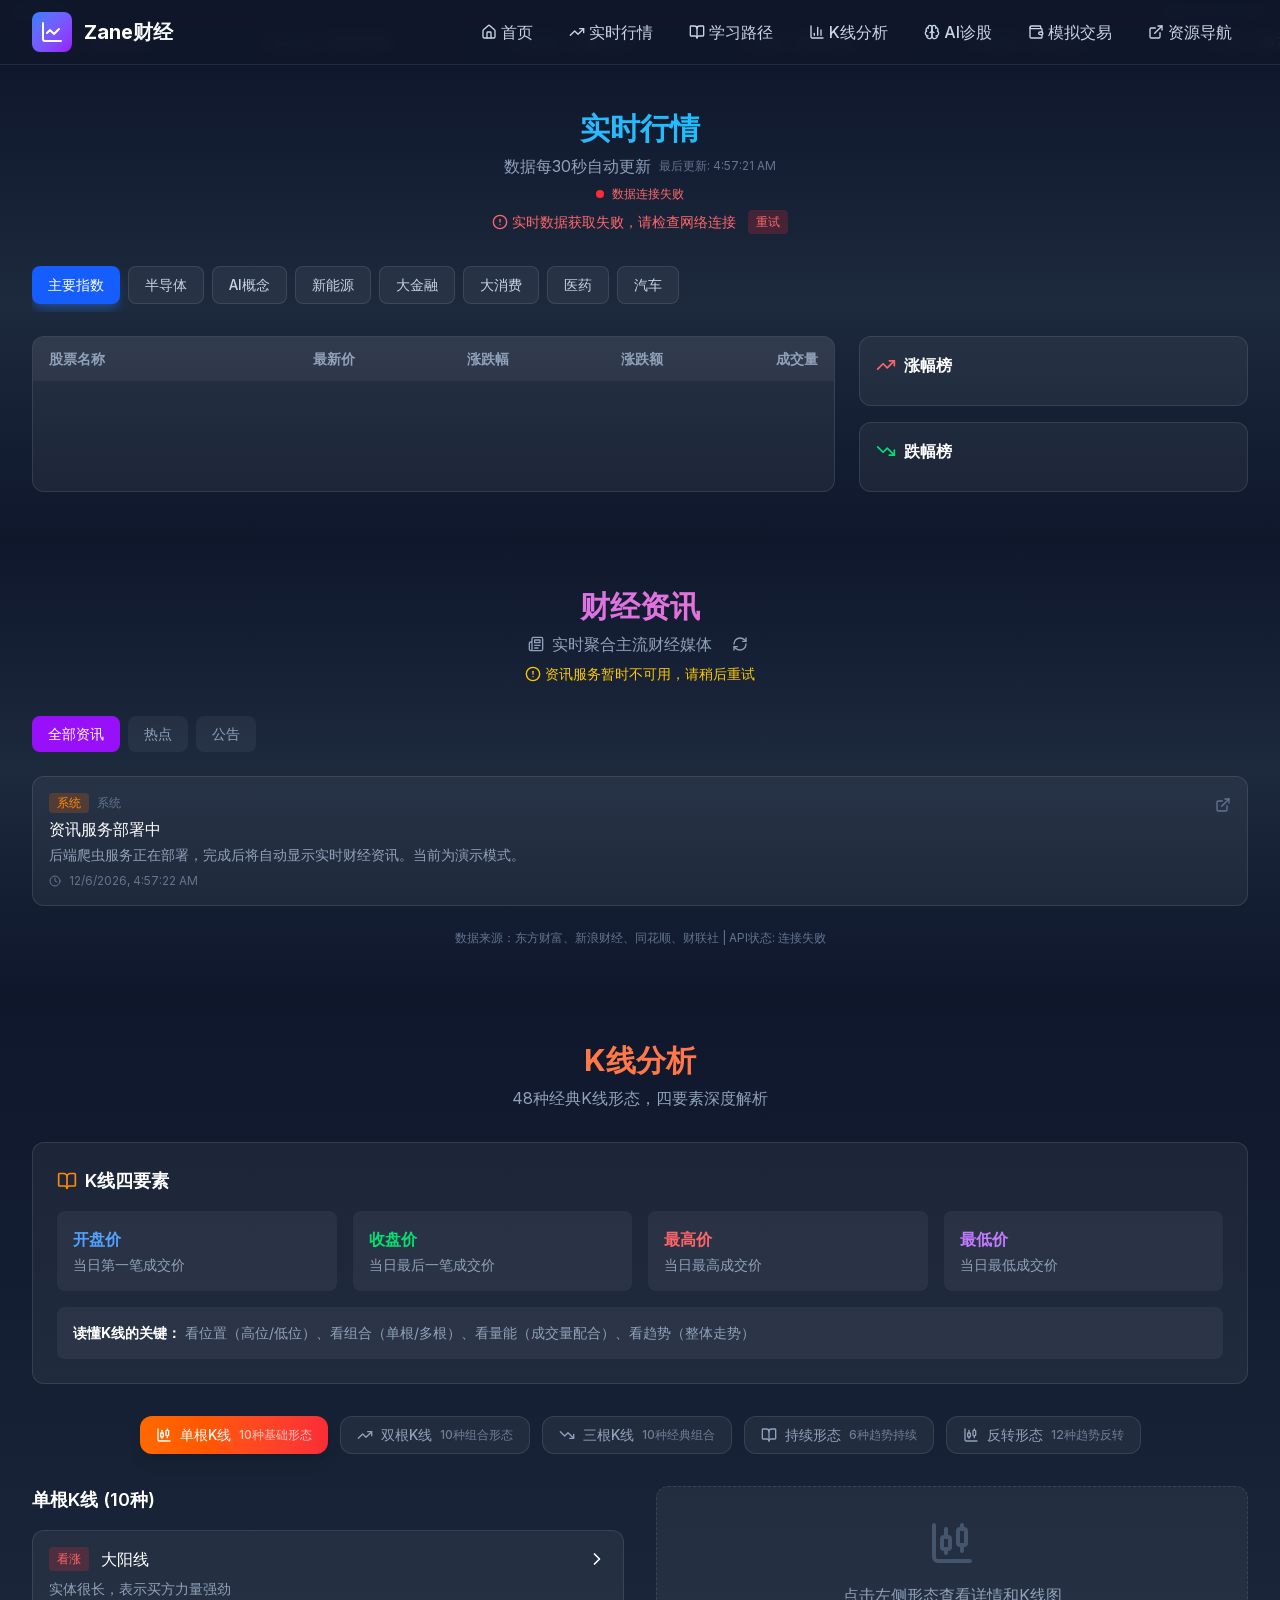
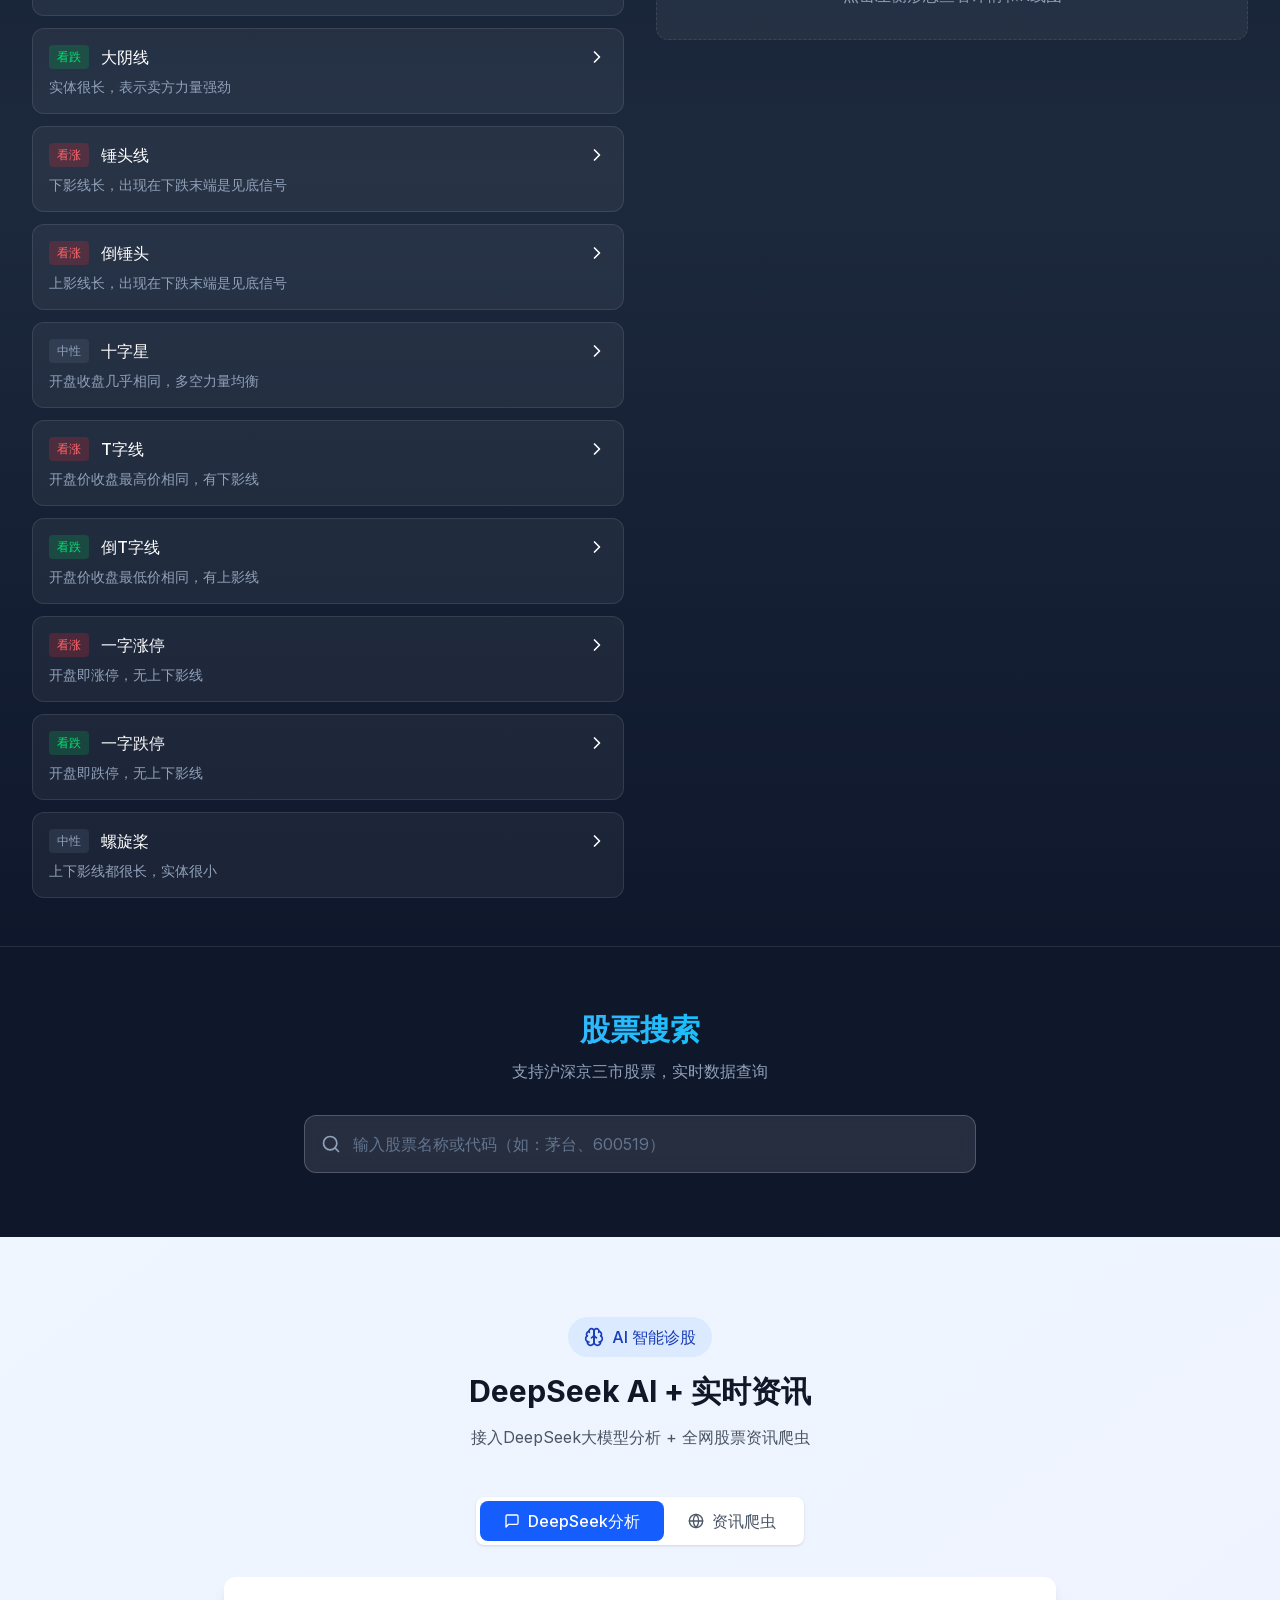
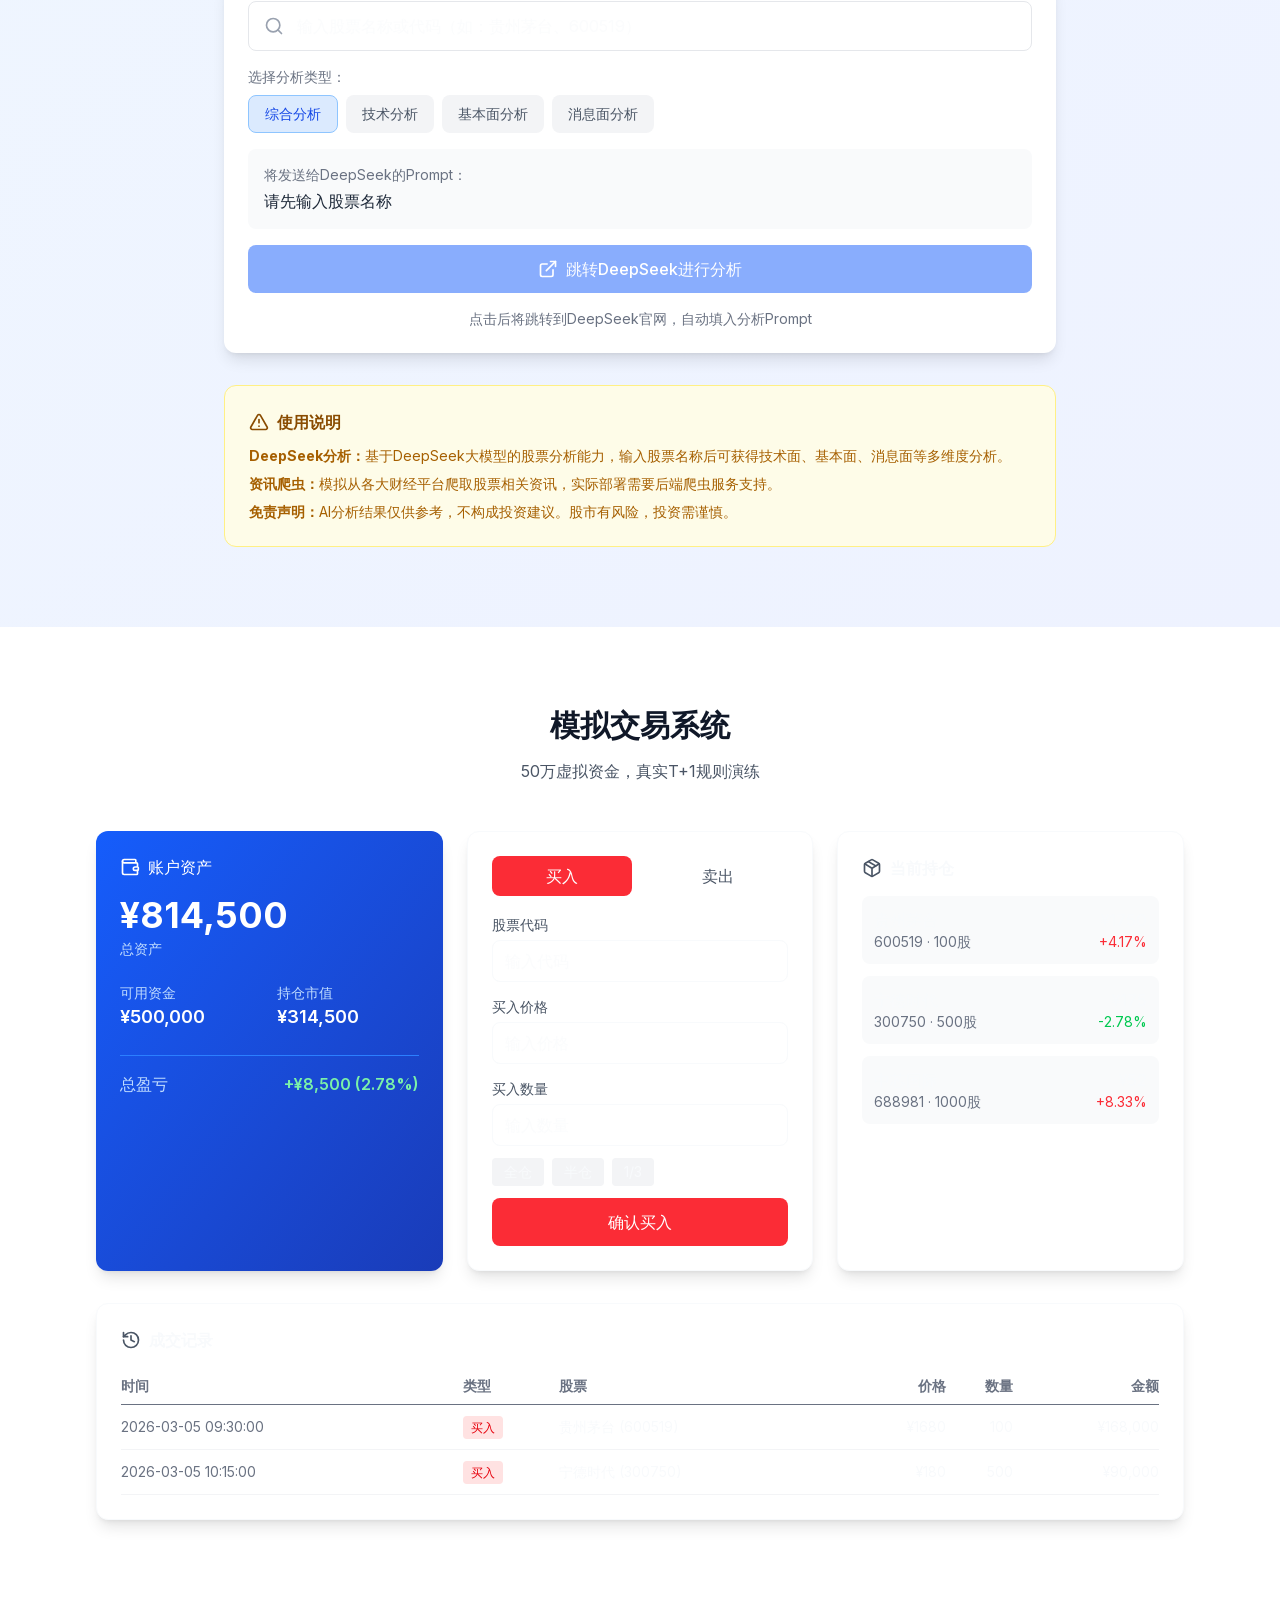
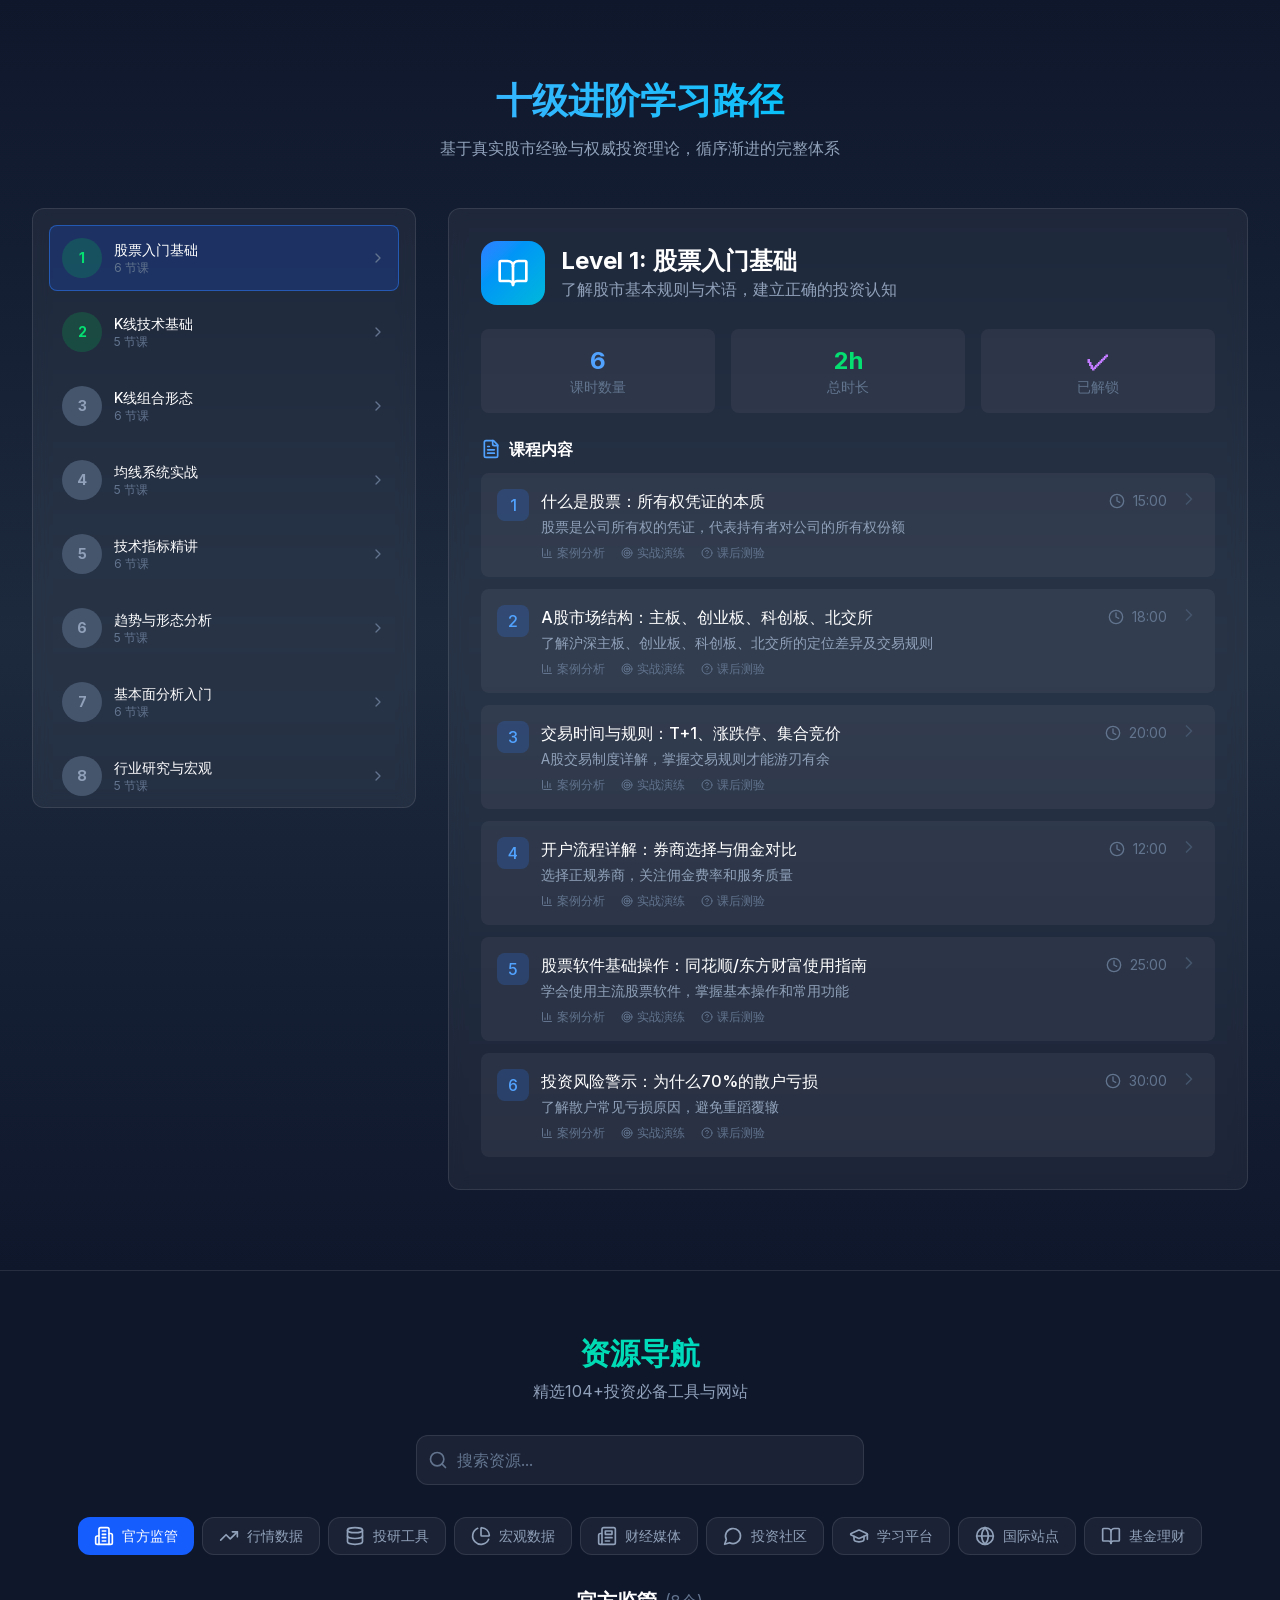
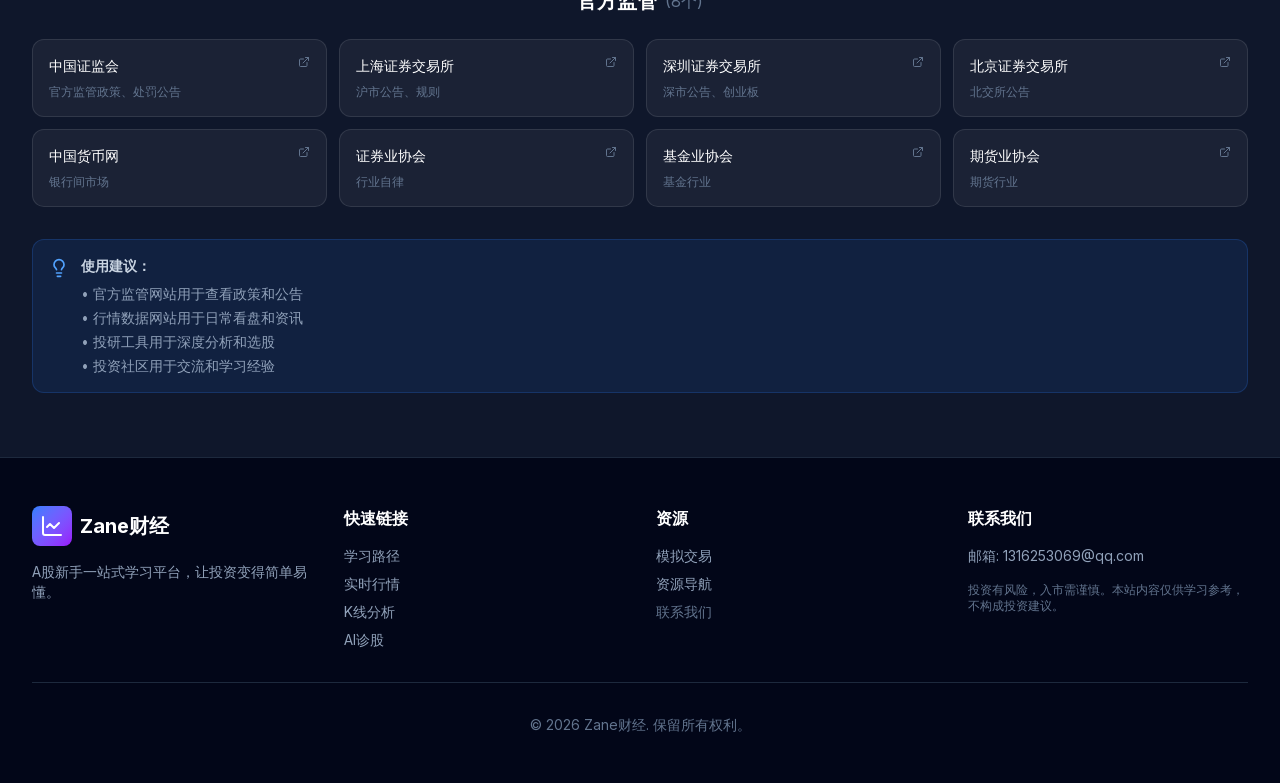
==== commit 35543594: "v3.3: 修复股票名乱码、搜索真实接口、100+资源链接" ====
--- a/index.html
+++ b/index.html
@@ -1 +1 @@
-<!DOCTYPE html><!--jNplt0j9jMISS4Sg_fbBR--><html lang="zh-CN"><head><meta charSet="utf-8"/><meta name="viewport" content="width=device-width, initial-scale=1"/><link rel="preload" href="/_next/static/media/83afe278b6a6bb3c-s.p.3a6ba036.woff2" as="font" crossorigin="" type="font/woff2"/><link rel="stylesheet" href="/_next/static/chunks/9a00831dfdb413ca.css" data-precedence="next"/><link rel="preload" as="script" fetchPriority="low" href="/_next/static/chunks/4b9eae0c8dc7e975.js"/><script src="/_next/static/chunks/f2f58a7e93290fbb.js" async=""></script><script src="/_next/static/chunks/6eb1bac6b57023f6.js" async=""></script><script src="/_next/static/chunks/turbopack-da1d1c3932c9a2c7.js" async=""></script><script src="/_next/static/chunks/2f236954d6a65e12.js" async=""></script><script src="/_next/static/chunks/25dab1a251939b88.js" async=""></script><meta name="next-size-adjust" content=""/><title>Zane财经 - 专业股票投资学习平台</title><meta name="description" content="提供K线技术分析、实时行情、模拟交易、投资课程等专业股票投资工具"/><script src="/_next/static/chunks/a6dad97d9634a72d.js" noModule=""></script></head><body class="inter_5972bc34-module__OU16Qa__className bg-slate-900"><div hidden=""><!--$--><!--/$--></div><main class="min-h-screen bg-slate-900"><nav class="bg-slate-900/95 backdrop-blur border-b border-slate-700/50 fixed top-0 left-0 right-0 z-50"><div class="max-w-7xl mx-auto px-4 sm:px-6 lg:px-8"><div class="flex justify-between h-16"><div class="flex items-center"><div class="w-10 h-10 bg-gradient-to-br from-blue-500 to-purple-600 rounded-lg flex items-center justify-center mr-3 glow"><svg xmlns="http://www.w3.org/2000/svg" width="24" height="24" viewBox="0 0 24 24" fill="none" stroke="currentColor" stroke-width="2" stroke-linecap="round" stroke-linejoin="round" class="lucide lucide-chart-line w-6 h-6 text-white"><path d="M3 3v16a2 2 0 0 0 2 2h16"></path><path d="m19 9-5 5-4-4-3 3"></path></svg></div><div><span class="font-bold text-xl text-white">Zane</span><span class="font-bold text-xl gradient-text">财经</span></div></div><div class="hidden md:flex items-center space-x-1"><a href="#home" class="flex items-center gap-1 px-4 py-2 text-slate-300 hover:text-white hover:bg-white/10 rounded-lg transition-colors"><svg xmlns="http://www.w3.org/2000/svg" width="24" height="24" viewBox="0 0 24 24" fill="none" stroke="currentColor" stroke-width="2" stroke-linecap="round" stroke-linejoin="round" class="lucide lucide-house w-4 h-4"><path d="M15 21v-8a1 1 0 0 0-1-1h-4a1 1 0 0 0-1 1v8"></path><path d="M3 10a2 2 0 0 1 .709-1.528l7-5.999a2 2 0 0 1 2.582 0l7 5.999A2 2 0 0 1 21 10v9a2 2 0 0 1-2 2H5a2 2 0 0 1-2-2z"></path></svg><span class="font-medium">首页</span></a><a href="#market" class="flex items-center gap-1 px-4 py-2 text-slate-300 hover:text-white hover:bg-white/10 rounded-lg transition-colors"><svg xmlns="http://www.w3.org/2000/svg" width="24" height="24" viewBox="0 0 24 24" fill="none" stroke="currentColor" stroke-width="2" stroke-linecap="round" stroke-linejoin="round" class="lucide lucide-trending-up w-4 h-4"><polyline points="22 7 13.5 15.5 8.5 10.5 2 17"></polyline><polyline points="16 7 22 7 22 13"></polyline></svg><span class="font-medium">实时行情</span></a><a href="#learn" class="flex items-center gap-1 px-4 py-2 text-slate-300 hover:text-white hover:bg-white/10 rounded-lg transition-colors"><svg xmlns="http://www.w3.org/2000/svg" width="24" height="24" viewBox="0 0 24 24" fill="none" stroke="currentColor" stroke-width="2" stroke-linecap="round" stroke-linejoin="round" class="lucide lucide-book-open w-4 h-4"><path d="M12 7v14"></path><path d="M3 18a1 1 0 0 1-1-1V4a1 1 0 0 1 1-1h5a4 4 0 0 1 4 4 4 4 0 0 1 4-4h5a1 1 0 0 1 1 1v13a1 1 0 0 1-1 1h-6a3 3 0 0 0-3 3 3 3 0 0 0-3-3z"></path></svg><span class="font-medium">学习路径</span></a><a href="#kline" class="flex items-center gap-1 px-4 py-2 text-slate-300 hover:text-white hover:bg-white/10 rounded-lg transition-colors"><svg xmlns="http://www.w3.org/2000/svg" width="24" height="24" viewBox="0 0 24 24" fill="none" stroke="currentColor" stroke-width="2" stroke-linecap="round" stroke-linejoin="round" class="lucide lucide-chart-column w-4 h-4"><path d="M3 3v16a2 2 0 0 0 2 2h16"></path><path d="M18 17V9"></path><path d="M13 17V5"></path><path d="M8 17v-3"></path></svg><span class="font-medium">K线分析</span></a><a href="#ai" class="flex items-center gap-1 px-4 py-2 text-slate-300 hover:text-white hover:bg-white/10 rounded-lg transition-colors"><svg xmlns="http://www.w3.org/2000/svg" width="24" height="24" viewBox="0 0 24 24" fill="none" stroke="currentColor" stroke-width="2" stroke-linecap="round" stroke-linejoin="round" class="lucide lucide-brain w-4 h-4"><path d="M12 5a3 3 0 1 0-5.997.125 4 4 0 0 0-2.526 5.77 4 4 0 0 0 .556 6.588A4 4 0 1 0 12 18Z"></path><path d="M12 5a3 3 0 1 1 5.997.125 4 4 0 0 1 2.526 5.77 4 4 0 0 1-.556 6.588A4 4 0 1 1 12 18Z"></path><path d="M15 13a4.5 4.5 0 0 1-3-4 4.5 4.5 0 0 1-3 4"></path><path d="M17.599 6.5a3 3 0 0 0 .399-1.375"></path><path d="M6.003 5.125A3 3 0 0 0 6.401 6.5"></path><path d="M3.477 10.896a4 4 0 0 1 .585-.396"></path><path d="M19.938 10.5a4 4 0 0 1 .585.396"></path><path d="M6 18a4 4 0 0 1-1.967-.516"></path><path d="M19.967 17.484A4 4 0 0 1 18 18"></path></svg><span class="font-medium">AI诊股</span></a><a href="#trade" class="flex items-center gap-1 px-4 py-2 text-slate-300 hover:text-white hover:bg-white/10 rounded-lg transition-colors"><svg xmlns="http://www.w3.org/2000/svg" width="24" height="24" viewBox="0 0 24 24" fill="none" stroke="currentColor" stroke-width="2" stroke-linecap="round" stroke-linejoin="round" class="lucide lucide-wallet w-4 h-4"><path d="M19 7V4a1 1 0 0 0-1-1H5a2 2 0 0 0 0 4h15a1 1 0 0 1 1 1v4h-3a2 2 0 0 0 0 4h3a1 1 0 0 0 1-1v-2a1 1 0 0 0-1-1"></path><path d="M3 5v14a2 2 0 0 0 2 2h15a1 1 0 0 0 1-1v-4"></path></svg><span class="font-medium">模拟交易</span></a><a href="#resources" class="flex items-center gap-1 px-4 py-2 text-slate-300 hover:text-white hover:bg-white/10 rounded-lg transition-colors"><svg xmlns="http://www.w3.org/2000/svg" width="24" height="24" viewBox="0 0 24 24" fill="none" stroke="currentColor" stroke-width="2" stroke-linecap="round" stroke-linejoin="round" class="lucide lucide-external-link w-4 h-4"><path d="M15 3h6v6"></path><path d="M10 14 21 3"></path><path d="M18 13v6a2 2 0 0 1-2 2H5a2 2 0 0 1-2-2V8a2 2 0 0 1 2-2h6"></path></svg><span class="font-medium">资源导航</span></a></div><div class="md:hidden flex items-center"><button class="text-slate-300 hover:text-white p-2"><svg xmlns="http://www.w3.org/2000/svg" width="24" height="24" viewBox="0 0 24 24" fill="none" stroke="currentColor" stroke-width="2" stroke-linecap="round" stroke-linejoin="round" class="lucide lucide-menu w-6 h-6"><line x1="4" x2="20" y1="12" y2="12"></line><line x1="4" x2="20" y1="6" y2="6"></line><line x1="4" x2="20" y1="18" y2="18"></line></svg></button></div></div></div></nav><div class="bg-slate-900/90 backdrop-blur border-b border-slate-700/50 py-2"><div class="flex items-center justify-center text-slate-400 text-sm"><div class="animate-spin rounded-full h-4 w-4 border-b-2 border-blue-500 mr-2"></div>加载行情中...</div></div><section id="market"><div class="bg-gradient-to-b from-slate-900 via-slate-800 to-slate-900 text-white py-12"><div class="max-w-7xl mx-auto px-4 sm:px-6 lg:px-8"><div class="text-center mb-8"><h2 class="text-3xl font-bold mb-2 bg-gradient-to-r from-blue-400 to-cyan-400 bg-clip-text text-transparent">实时行情</h2><p class="text-slate-400 flex items-center justify-center gap-2"><span>数据每30秒自动更新</span><span class="text-xs text-slate-500">最后更新: <!-- -->9:05:34 AM</span></p><div class="flex items-center justify-center gap-2 mt-2"><div class="w-2 h-2 rounded-full bg-yellow-500 animate-pulse"></div><span class="text-xs text-yellow-400">连接中...</span></div></div><div class="flex space-x-2 mb-6 overflow-x-auto pb-2 scrollbar-hide"><button class="px-4 py-2 rounded-lg text-sm font-medium whitespace-nowrap transition-all bg-blue-600 text-white shadow-lg shadow-blue-500/30">主要指数</button><button class="px-4 py-2 rounded-lg text-sm font-medium whitespace-nowrap transition-all bg-white/5 text-slate-300 hover:bg-white/10 border border-white/10">半导体</button><button class="px-4 py-2 rounded-lg text-sm font-medium whitespace-nowrap transition-all bg-white/5 text-slate-300 hover:bg-white/10 border border-white/10">AI概念</button><button class="px-4 py-2 rounded-lg text-sm font-medium whitespace-nowrap transition-all bg-white/5 text-slate-300 hover:bg-white/10 border border-white/10">新能源</button><button class="px-4 py-2 rounded-lg text-sm font-medium whitespace-nowrap transition-all bg-white/5 text-slate-300 hover:bg-white/10 border border-white/10">大金融</button><button class="px-4 py-2 rounded-lg text-sm font-medium whitespace-nowrap transition-all bg-white/5 text-slate-300 hover:bg-white/10 border border-white/10">大消费</button><button class="px-4 py-2 rounded-lg text-sm font-medium whitespace-nowrap transition-all bg-white/5 text-slate-300 hover:bg-white/10 border border-white/10">医药</button><button class="px-4 py-2 rounded-lg text-sm font-medium whitespace-nowrap transition-all bg-white/5 text-slate-300 hover:bg-white/10 border border-white/10">汽车</button></div><div class="grid grid-cols-1 lg:grid-cols-3 gap-6"><div class="lg:col-span-2 bg-white/5 rounded-xl overflow-hidden border border-white/10"><div class="overflow-x-auto"><table class="w-full"><thead class="bg-white/5 text-sm text-slate-400"><tr><th class="text-left py-3 px-4">股票名称</th><th class="text-right py-3 px-4">最新价</th><th class="text-right py-3 px-4">涨跌幅</th><th class="text-right py-3 px-4">涨跌额</th><th class="text-right py-3 px-4">成交量</th></tr></thead><tbody class="text-sm"></tbody></table></div></div><div class="space-y-4"><div class="bg-white/5 rounded-xl p-4 border border-white/10"><h3 class="font-semibold mb-3 flex items-center gap-2 text-white"><svg xmlns="http://www.w3.org/2000/svg" width="24" height="24" viewBox="0 0 24 24" fill="none" stroke="currentColor" stroke-width="2" stroke-linecap="round" stroke-linejoin="round" class="lucide lucide-trending-up w-5 h-5 text-red-400"><polyline points="22 7 13.5 15.5 8.5 10.5 2 17"></polyline><polyline points="16 7 22 7 22 13"></polyline></svg>涨幅榜</h3><div class="space-y-2"></div></div><div class="bg-white/5 rounded-xl p-4 border border-white/10"><h3 class="font-semibold mb-3 flex items-center gap-2 text-white"><svg xmlns="http://www.w3.org/2000/svg" width="24" height="24" viewBox="0 0 24 24" fill="none" stroke="currentColor" stroke-width="2" stroke-linecap="round" stroke-linejoin="round" class="lucide lucide-trending-down w-5 h-5 text-green-400"><polyline points="22 17 13.5 8.5 8.5 13.5 2 7"></polyline><polyline points="16 17 22 17 22 11"></polyline></svg>跌幅榜</h3><div class="space-y-2"></div></div></div></div></div></div></section><section id="news"><div class="bg-gradient-to-b from-slate-900 via-slate-800 to-slate-900 text-white py-12"><div class="max-w-7xl mx-auto px-4 sm:px-6 lg:px-8"><div class="text-center mb-8"><h2 class="text-3xl font-bold mb-2 bg-gradient-to-r from-purple-400 to-pink-400 bg-clip-text text-transparent">财经资讯</h2><p class="text-slate-400 flex items-center justify-center gap-2"><svg xmlns="http://www.w3.org/2000/svg" width="24" height="24" viewBox="0 0 24 24" fill="none" stroke="currentColor" stroke-width="2" stroke-linecap="round" stroke-linejoin="round" class="lucide lucide-newspaper w-4 h-4"><path d="M4 22h16a2 2 0 0 0 2-2V4a2 2 0 0 0-2-2H8a2 2 0 0 0-2 2v16a2 2 0 0 1-2 2Zm0 0a2 2 0 0 1-2-2v-9c0-1.1.9-2 2-2h2"></path><path d="M18 14h-8"></path><path d="M15 18h-5"></path><path d="M10 6h8v4h-8V6Z"></path></svg><span>实时聚合主流财经媒体</span><button class="ml-2 p-1 hover:bg-white/10 rounded" disabled=""><svg xmlns="http://www.w3.org/2000/svg" width="24" height="24" viewBox="0 0 24 24" fill="none" stroke="currentColor" stroke-width="2" stroke-linecap="round" stroke-linejoin="round" class="lucide lucide-refresh-cw w-4 h-4 animate-spin"><path d="M3 12a9 9 0 0 1 9-9 9.75 9.75 0 0 1 6.74 2.74L21 8"></path><path d="M21 3v5h-5"></path><path d="M21 12a9 9 0 0 1-9 9 9.75 9.75 0 0 1-6.74-2.74L3 16"></path><path d="M8 16H3v5"></path></svg></button></p></div><div class="flex gap-2 mb-6"><button class="px-4 py-2 rounded-lg text-sm font-medium transition-all bg-purple-600 text-white">全部资讯</button><button class="px-4 py-2 rounded-lg text-sm font-medium transition-all bg-white/5 text-slate-400 hover:bg-white/10">热点</button><button class="px-4 py-2 rounded-lg text-sm font-medium transition-all bg-white/5 text-slate-400 hover:bg-white/10">公告</button></div><div class="bg-white/5 rounded-xl overflow-hidden border border-white/10"><div class="divide-y divide-white/5"></div><div class="p-8 text-center text-slate-500"><svg xmlns="http://www.w3.org/2000/svg" width="24" height="24" viewBox="0 0 24 24" fill="none" stroke="currentColor" stroke-width="2" stroke-linecap="round" stroke-linejoin="round" class="lucide lucide-refresh-cw w-6 h-6 animate-spin mx-auto mb-2"><path d="M3 12a9 9 0 0 1 9-9 9.75 9.75 0 0 1 6.74 2.74L21 8"></path><path d="M21 3v5h-5"></path><path d="M21 12a9 9 0 0 1-9 9 9.75 9.75 0 0 1-6.74-2.74L3 16"></path><path d="M8 16H3v5"></path></svg>加载中...</div></div><div class="mt-6 text-center text-xs text-slate-500">数据来源：东方财富、新浪财经、同花顺、财联社 | API状态: <!-- -->正常</div></div></div></section><section id="kline"><div class="bg-gradient-to-b from-slate-900 via-slate-800 to-slate-900 text-white py-12"><div class="max-w-7xl mx-auto px-4 sm:px-6 lg:px-8"><div class="text-center mb-8"><h2 class="text-3xl font-bold mb-2 bg-gradient-to-r from-orange-400 to-red-400 bg-clip-text text-transparent">K线分析</h2><p class="text-slate-400">48种经典K线形态，四要素深度解析</p></div><div class="bg-white/5 rounded-xl p-6 mb-8 border border-white/10"><h3 class="text-lg font-semibold mb-4 flex items-center gap-2"><svg xmlns="http://www.w3.org/2000/svg" width="24" height="24" viewBox="0 0 24 24" fill="none" stroke="currentColor" stroke-width="2" stroke-linecap="round" stroke-linejoin="round" class="lucide lucide-book-open w-5 h-5 text-orange-400"><path d="M12 7v14"></path><path d="M3 18a1 1 0 0 1-1-1V4a1 1 0 0 1 1-1h5a4 4 0 0 1 4 4 4 4 0 0 1 4-4h5a1 1 0 0 1 1 1v13a1 1 0 0 1-1 1h-6a3 3 0 0 0-3 3 3 3 0 0 0-3-3z"></path></svg>K线四要素</h3><div class="grid grid-cols-2 md:grid-cols-4 gap-4"><div class="bg-white/5 rounded-lg p-4"><div class="font-semibold text-blue-400">开盘价</div><div class="text-sm text-slate-400 mt-1">当日第一笔成交价</div></div><div class="bg-white/5 rounded-lg p-4"><div class="font-semibold text-green-400">收盘价</div><div class="text-sm text-slate-400 mt-1">当日最后一笔成交价</div></div><div class="bg-white/5 rounded-lg p-4"><div class="font-semibold text-red-400">最高价</div><div class="text-sm text-slate-400 mt-1">当日最高成交价</div></div><div class="bg-white/5 rounded-lg p-4"><div class="font-semibold text-purple-400">最低价</div><div class="text-sm text-slate-400 mt-1">当日最低成交价</div></div></div><div class="mt-4 text-sm text-slate-400 bg-white/5 rounded-lg p-4"><strong class="text-white">读懂K线的关键：</strong> 看位置（高位/低位）、看组合（单根/多根）、看量能（成交量配合）、看趋势（整体走势）</div></div><div class="flex flex-wrap justify-center gap-3 mb-8"><button class="flex items-center gap-2 px-4 py-2 rounded-xl text-sm font-medium transition-all bg-gradient-to-r from-orange-500 to-red-500 text-white shadow-lg"><svg xmlns="http://www.w3.org/2000/svg" width="24" height="24" viewBox="0 0 24 24" fill="none" stroke="currentColor" stroke-width="2" stroke-linecap="round" stroke-linejoin="round" class="lucide lucide-chart-candlestick w-4 h-4"><path d="M9 5v4"></path><rect width="4" height="6" x="7" y="9" rx="1"></rect><path d="M9 15v2"></path><path d="M17 3v2"></path><rect width="4" height="8" x="15" y="5" rx="1"></rect><path d="M17 13v3"></path><path d="M3 3v16a2 2 0 0 0 2 2h16"></path></svg><span>单根K线</span><span class="text-xs opacity-70">10种基础形态</span></button><button class="flex items-center gap-2 px-4 py-2 rounded-xl text-sm font-medium transition-all bg-white/5 text-slate-400 hover:bg-white/10 border border-white/10"><svg xmlns="http://www.w3.org/2000/svg" width="24" height="24" viewBox="0 0 24 24" fill="none" stroke="currentColor" stroke-width="2" stroke-linecap="round" stroke-linejoin="round" class="lucide lucide-trending-up w-4 h-4"><polyline points="22 7 13.5 15.5 8.5 10.5 2 17"></polyline><polyline points="16 7 22 7 22 13"></polyline></svg><span>双根K线</span><span class="text-xs opacity-70">10种组合形态</span></button><button class="flex items-center gap-2 px-4 py-2 rounded-xl text-sm font-medium transition-all bg-white/5 text-slate-400 hover:bg-white/10 border border-white/10"><svg xmlns="http://www.w3.org/2000/svg" width="24" height="24" viewBox="0 0 24 24" fill="none" stroke="currentColor" stroke-width="2" stroke-linecap="round" stroke-linejoin="round" class="lucide lucide-trending-down w-4 h-4"><polyline points="22 17 13.5 8.5 8.5 13.5 2 7"></polyline><polyline points="16 17 22 17 22 11"></polyline></svg><span>三根K线</span><span class="text-xs opacity-70">10种经典组合</span></button><button class="flex items-center gap-2 px-4 py-2 rounded-xl text-sm font-medium transition-all bg-white/5 text-slate-400 hover:bg-white/10 border border-white/10"><svg xmlns="http://www.w3.org/2000/svg" width="24" height="24" viewBox="0 0 24 24" fill="none" stroke="currentColor" stroke-width="2" stroke-linecap="round" stroke-linejoin="round" class="lucide lucide-book-open w-4 h-4"><path d="M12 7v14"></path><path d="M3 18a1 1 0 0 1-1-1V4a1 1 0 0 1 1-1h5a4 4 0 0 1 4 4 4 4 0 0 1 4-4h5a1 1 0 0 1 1 1v13a1 1 0 0 1-1 1h-6a3 3 0 0 0-3 3 3 3 0 0 0-3-3z"></path></svg><span>持续形态</span><span class="text-xs opacity-70">6种趋势持续</span></button><button class="flex items-center gap-2 px-4 py-2 rounded-xl text-sm font-medium transition-all bg-white/5 text-slate-400 hover:bg-white/10 border border-white/10"><svg xmlns="http://www.w3.org/2000/svg" width="24" height="24" viewBox="0 0 24 24" fill="none" stroke="currentColor" stroke-width="2" stroke-linecap="round" stroke-linejoin="round" class="lucide lucide-chart-candlestick w-4 h-4"><path d="M9 5v4"></path><rect width="4" height="6" x="7" y="9" rx="1"></rect><path d="M9 15v2"></path><path d="M17 3v2"></path><rect width="4" height="8" x="15" y="5" rx="1"></rect><path d="M17 13v3"></path><path d="M3 3v16a2 2 0 0 0 2 2h16"></path></svg><span>反转形态</span><span class="text-xs opacity-70">12种趋势反转</span></button></div><div class="grid grid-cols-1 lg:grid-cols-2 gap-8"><div class="space-y-3"><h3 class="text-lg font-semibold mb-4">单根K线<!-- --> (<!-- -->10<!-- -->种)</h3><button class="w-full text-left p-4 rounded-xl transition-all bg-white/5 hover:bg-white/10 border border-white/10"><div class="flex items-center justify-between"><div class="flex items-center gap-3"><span class="px-2 py-1 rounded text-xs font-medium bg-red-500/20 text-red-400">看涨</span><span class="font-medium">大阳线</span></div><svg xmlns="http://www.w3.org/2000/svg" width="24" height="24" viewBox="0 0 24 24" fill="none" stroke="currentColor" stroke-width="2" stroke-linecap="round" stroke-linejoin="round" class="lucide lucide-chevron-right w-5 h-5 transition-transform"><path d="m9 18 6-6-6-6"></path></svg></div><p class="text-sm text-slate-400 mt-2">实体很长，表示买方力量强劲</p></button><button class="w-full text-left p-4 rounded-xl transition-all bg-white/5 hover:bg-white/10 border border-white/10"><div class="flex items-center justify-between"><div class="flex items-center gap-3"><span class="px-2 py-1 rounded text-xs font-medium bg-green-500/20 text-green-400">看跌</span><span class="font-medium">大阴线</span></div><svg xmlns="http://www.w3.org/2000/svg" width="24" height="24" viewBox="0 0 24 24" fill="none" stroke="currentColor" stroke-width="2" stroke-linecap="round" stroke-linejoin="round" class="lucide lucide-chevron-right w-5 h-5 transition-transform"><path d="m9 18 6-6-6-6"></path></svg></div><p class="text-sm text-slate-400 mt-2">实体很长，表示卖方力量强劲</p></button><button class="w-full text-left p-4 rounded-xl transition-all bg-white/5 hover:bg-white/10 border border-white/10"><div class="flex items-center justify-between"><div class="flex items-center gap-3"><span class="px-2 py-1 rounded text-xs font-medium bg-red-500/20 text-red-400">看涨</span><span class="font-medium">锤头线</span></div><svg xmlns="http://www.w3.org/2000/svg" width="24" height="24" viewBox="0 0 24 24" fill="none" stroke="currentColor" stroke-width="2" stroke-linecap="round" stroke-linejoin="round" class="lucide lucide-chevron-right w-5 h-5 transition-transform"><path d="m9 18 6-6-6-6"></path></svg></div><p class="text-sm text-slate-400 mt-2">下影线长，出现在下跌末端是见底信号</p></button><button class="w-full text-left p-4 rounded-xl transition-all bg-white/5 hover:bg-white/10 border border-white/10"><div class="flex items-center justify-between"><div class="flex items-center gap-3"><span class="px-2 py-1 rounded text-xs font-medium bg-red-500/20 text-red-400">看涨</span><span class="font-medium">倒锤头</span></div><svg xmlns="http://www.w3.org/2000/svg" width="24" height="24" viewBox="0 0 24 24" fill="none" stroke="currentColor" stroke-width="2" stroke-linecap="round" stroke-linejoin="round" class="lucide lucide-chevron-right w-5 h-5 transition-transform"><path d="m9 18 6-6-6-6"></path></svg></div><p class="text-sm text-slate-400 mt-2">上影线长，出现在下跌末端是见底信号</p></button><button class="w-full text-left p-4 rounded-xl transition-all bg-white/5 hover:bg-white/10 border border-white/10"><div class="flex items-center justify-between"><div class="flex items-center gap-3"><span class="px-2 py-1 rounded text-xs font-medium bg-slate-500/20 text-slate-400">中性</span><span class="font-medium">十字星</span></div><svg xmlns="http://www.w3.org/2000/svg" width="24" height="24" viewBox="0 0 24 24" fill="none" stroke="currentColor" stroke-width="2" stroke-linecap="round" stroke-linejoin="round" class="lucide lucide-chevron-right w-5 h-5 transition-transform"><path d="m9 18 6-6-6-6"></path></svg></div><p class="text-sm text-slate-400 mt-2">开盘收盘几乎相同，多空力量均衡</p></button><button class="w-full text-left p-4 rounded-xl transition-all bg-white/5 hover:bg-white/10 border border-white/10"><div class="flex items-center justify-between"><div class="flex items-center gap-3"><span class="px-2 py-1 rounded text-xs font-medium bg-red-500/20 text-red-400">看涨</span><span class="font-medium">T字线</span></div><svg xmlns="http://www.w3.org/2000/svg" width="24" height="24" viewBox="0 0 24 24" fill="none" stroke="currentColor" stroke-width="2" stroke-linecap="round" stroke-linejoin="round" class="lucide lucide-chevron-right w-5 h-5 transition-transform"><path d="m9 18 6-6-6-6"></path></svg></div><p class="text-sm text-slate-400 mt-2">开盘价收盘最高价相同，有下影线</p></button><button class="w-full text-left p-4 rounded-xl transition-all bg-white/5 hover:bg-white/10 border border-white/10"><div class="flex items-center justify-between"><div class="flex items-center gap-3"><span class="px-2 py-1 rounded text-xs font-medium bg-green-500/20 text-green-400">看跌</span><span class="font-medium">倒T字线</span></div><svg xmlns="http://www.w3.org/2000/svg" width="24" height="24" viewBox="0 0 24 24" fill="none" stroke="currentColor" stroke-width="2" stroke-linecap="round" stroke-linejoin="round" class="lucide lucide-chevron-right w-5 h-5 transition-transform"><path d="m9 18 6-6-6-6"></path></svg></div><p class="text-sm text-slate-400 mt-2">开盘价收盘最低价相同，有上影线</p></button><button class="w-full text-left p-4 rounded-xl transition-all bg-white/5 hover:bg-white/10 border border-white/10"><div class="flex items-center justify-between"><div class="flex items-center gap-3"><span class="px-2 py-1 rounded text-xs font-medium bg-red-500/20 text-red-400">看涨</span><span class="font-medium">一字涨停</span></div><svg xmlns="http://www.w3.org/2000/svg" width="24" height="24" viewBox="0 0 24 24" fill="none" stroke="currentColor" stroke-width="2" stroke-linecap="round" stroke-linejoin="round" class="lucide lucide-chevron-right w-5 h-5 transition-transform"><path d="m9 18 6-6-6-6"></path></svg></div><p class="text-sm text-slate-400 mt-2">开盘即涨停，无上下影线</p></button><button class="w-full text-left p-4 rounded-xl transition-all bg-white/5 hover:bg-white/10 border border-white/10"><div class="flex items-center justify-between"><div class="flex items-center gap-3"><span class="px-2 py-1 rounded text-xs font-medium bg-green-500/20 text-green-400">看跌</span><span class="font-medium">一字跌停</span></div><svg xmlns="http://www.w3.org/2000/svg" width="24" height="24" viewBox="0 0 24 24" fill="none" stroke="currentColor" stroke-width="2" stroke-linecap="round" stroke-linejoin="round" class="lucide lucide-chevron-right w-5 h-5 transition-transform"><path d="m9 18 6-6-6-6"></path></svg></div><p class="text-sm text-slate-400 mt-2">开盘即跌停，无上下影线</p></button><button class="w-full text-left p-4 rounded-xl transition-all bg-white/5 hover:bg-white/10 border border-white/10"><div class="flex items-center justify-between"><div class="flex items-center gap-3"><span class="px-2 py-1 rounded text-xs font-medium bg-slate-500/20 text-slate-400">中性</span><span class="font-medium">螺旋桨</span></div><svg xmlns="http://www.w3.org/2000/svg" width="24" height="24" viewBox="0 0 24 24" fill="none" stroke="currentColor" stroke-width="2" stroke-linecap="round" stroke-linejoin="round" class="lucide lucide-chevron-right w-5 h-5 transition-transform"><path d="m9 18 6-6-6-6"></path></svg></div><p class="text-sm text-slate-400 mt-2">上下影线都很长，实体很小</p></button></div><div><div class="bg-white/5 rounded-xl p-8 text-center border border-white/10 border-dashed"><svg xmlns="http://www.w3.org/2000/svg" width="24" height="24" viewBox="0 0 24 24" fill="none" stroke="currentColor" stroke-width="2" stroke-linecap="round" stroke-linejoin="round" class="lucide lucide-chart-candlestick w-12 h-12 text-slate-600 mx-auto mb-4"><path d="M9 5v4"></path><rect width="4" height="6" x="7" y="9" rx="1"></rect><path d="M9 15v2"></path><path d="M17 3v2"></path><rect width="4" height="8" x="15" y="5" rx="1"></rect><path d="M17 13v3"></path><path d="M3 3v16a2 2 0 0 0 2 2h16"></path></svg><p class="text-slate-400">点击左侧形态查看详情和K线图</p></div></div></div></div></div></section><section id="search"><div class="bg-white py-8 border-b"><div class="max-w-4xl mx-auto px-4 sm:px-6 lg:px-8"><div class="text-center mb-6"><h3 class="text-xl font-semibold text-gray-900">股票搜索</h3><p class="text-gray-500 text-sm mt-1">支持沪深京三市5000+只股票，名称/代码/拼音搜索</p></div><div class="relative"><div class="flex items-center bg-gray-100 rounded-xl px-4 py-3"><svg xmlns="http://www.w3.org/2000/svg" width="24" height="24" viewBox="0 0 24 24" fill="none" stroke="currentColor" stroke-width="2" stroke-linecap="round" stroke-linejoin="round" class="lucide lucide-search w-5 h-5 text-gray-400 mr-3"><circle cx="11" cy="11" r="8"></circle><path d="m21 21-4.3-4.3"></path></svg><input type="text" placeholder="输入股票名称、代码或拼音（如：茅台、600519、mt）" class="flex-1 bg-transparent outline-none text-gray-900 placeholder-gray-400" value=""/></div></div></div></div></section><section id="ai"><div class="py-20 bg-gradient-to-br from-blue-50 to-indigo-50"><div class="max-w-4xl mx-auto px-4 sm:px-6 lg:px-8"><div class="text-center mb-12"><div class="inline-flex items-center gap-2 bg-blue-100 text-blue-800 px-4 py-2 rounded-full mb-4"><svg xmlns="http://www.w3.org/2000/svg" width="24" height="24" viewBox="0 0 24 24" fill="none" stroke="currentColor" stroke-width="2" stroke-linecap="round" stroke-linejoin="round" class="lucide lucide-brain w-5 h-5"><path d="M12 5a3 3 0 1 0-5.997.125 4 4 0 0 0-2.526 5.77 4 4 0 0 0 .556 6.588A4 4 0 1 0 12 18Z"></path><path d="M12 5a3 3 0 1 1 5.997.125 4 4 0 0 1 2.526 5.77 4 4 0 0 1-.556 6.588A4 4 0 1 1 12 18Z"></path><path d="M15 13a4.5 4.5 0 0 1-3-4 4.5 4.5 0 0 1-3 4"></path><path d="M17.599 6.5a3 3 0 0 0 .399-1.375"></path><path d="M6.003 5.125A3 3 0 0 0 6.401 6.5"></path><path d="M3.477 10.896a4 4 0 0 1 .585-.396"></path><path d="M19.938 10.5a4 4 0 0 1 .585.396"></path><path d="M6 18a4 4 0 0 1-1.967-.516"></path><path d="M19.967 17.484A4 4 0 0 1 18 18"></path></svg><span class="font-medium">AI 智能诊股</span></div><h2 class="text-3xl font-bold text-gray-900 mb-4">DeepSeek AI + 实时资讯</h2><p class="text-gray-600">接入DeepSeek大模型分析 + 全网股票资讯爬虫</p></div><div class="flex justify-center mb-8"><div class="bg-white rounded-lg p-1 flex shadow-sm"><button class="px-6 py-2 rounded-lg font-medium transition-colors flex items-center gap-2 bg-blue-600 text-white"><svg xmlns="http://www.w3.org/2000/svg" width="24" height="24" viewBox="0 0 24 24" fill="none" stroke="currentColor" stroke-width="2" stroke-linecap="round" stroke-linejoin="round" class="lucide lucide-message-square w-4 h-4"><path d="M21 15a2 2 0 0 1-2 2H7l-4 4V5a2 2 0 0 1 2-2h14a2 2 0 0 1 2 2z"></path></svg>DeepSeek分析</button><button class="px-6 py-2 rounded-lg font-medium transition-colors flex items-center gap-2 text-gray-600 hover:text-gray-900"><svg xmlns="http://www.w3.org/2000/svg" width="24" height="24" viewBox="0 0 24 24" fill="none" stroke="currentColor" stroke-width="2" stroke-linecap="round" stroke-linejoin="round" class="lucide lucide-globe w-4 h-4"><circle cx="12" cy="12" r="10"></circle><path d="M12 2a14.5 14.5 0 0 0 0 20 14.5 14.5 0 0 0 0-20"></path><path d="M2 12h20"></path></svg>资讯爬虫</button></div></div><div class="bg-white rounded-xl shadow-lg p-6 mb-8"><div class="flex gap-4 mb-4"><div class="flex-1 relative"><svg xmlns="http://www.w3.org/2000/svg" width="24" height="24" viewBox="0 0 24 24" fill="none" stroke="currentColor" stroke-width="2" stroke-linecap="round" stroke-linejoin="round" class="lucide lucide-search absolute left-4 top-1/2 -translate-y-1/2 w-5 h-5 text-gray-400"><circle cx="11" cy="11" r="8"></circle><path d="m21 21-4.3-4.3"></path></svg><input type="text" placeholder="输入股票名称或代码（如：贵州茅台、600519）" class="w-full pl-12 pr-4 py-3 border border-gray-200 rounded-lg focus:outline-none focus:ring-2 focus:ring-blue-500" value=""/></div></div><div class="mb-4"><div class="text-sm text-gray-500 mb-2">选择分析类型：</div><div class="flex flex-wrap gap-2"><button class="px-4 py-2 rounded-lg text-sm transition-colors bg-blue-100 text-blue-700 border border-blue-300">综合分析</button><button class="px-4 py-2 rounded-lg text-sm transition-colors bg-gray-100 text-gray-600 hover:bg-gray-200">技术分析</button><button class="px-4 py-2 rounded-lg text-sm transition-colors bg-gray-100 text-gray-600 hover:bg-gray-200">基本面分析</button><button class="px-4 py-2 rounded-lg text-sm transition-colors bg-gray-100 text-gray-600 hover:bg-gray-200">消息面分析</button></div></div><div class="bg-gray-50 rounded-lg p-4 mb-4"><div class="text-sm text-gray-500 mb-1">将发送给DeepSeek的Prompt：</div><div class="text-gray-800 font-medium">请先输入股票名称</div></div><button disabled="" class="w-full bg-blue-600 text-white py-3 rounded-lg font-medium hover:bg-blue-700 disabled:opacity-50 disabled:cursor-not-allowed flex items-center justify-center gap-2"><svg xmlns="http://www.w3.org/2000/svg" width="24" height="24" viewBox="0 0 24 24" fill="none" stroke="currentColor" stroke-width="2" stroke-linecap="round" stroke-linejoin="round" class="lucide lucide-external-link w-5 h-5"><path d="M15 3h6v6"></path><path d="M10 14 21 3"></path><path d="M18 13v6a2 2 0 0 1-2 2H5a2 2 0 0 1-2-2V8a2 2 0 0 1 2-2h6"></path></svg>跳转DeepSeek进行分析</button><div class="mt-4 text-sm text-gray-500 text-center">点击后将跳转到DeepSeek官网，自动填入分析Prompt</div></div><div class="mt-8 bg-yellow-50 border border-yellow-200 rounded-xl p-6"><h4 class="font-semibold text-yellow-800 mb-3 flex items-center gap-2"><svg xmlns="http://www.w3.org/2000/svg" width="24" height="24" viewBox="0 0 24 24" fill="none" stroke="currentColor" stroke-width="2" stroke-linecap="round" stroke-linejoin="round" class="lucide lucide-triangle-alert w-5 h-5"><path d="m21.73 18-8-14a2 2 0 0 0-3.48 0l-8 14A2 2 0 0 0 4 21h16a2 2 0 0 0 1.73-3"></path><path d="M12 9v4"></path><path d="M12 17h.01"></path></svg>使用说明</h4><div class="text-sm text-yellow-700 space-y-2"><p><strong>DeepSeek分析：</strong>基于DeepSeek大模型的股票分析能力，输入股票名称后可获得技术面、基本面、消息面等多维度分析。</p><p><strong>资讯爬虫：</strong>模拟从各大财经平台爬取股票相关资讯，实际部署需要后端爬虫服务支持。</p><p><strong>免责声明：</strong>AI分析结果仅供参考，不构成投资建议。股市有风险，投资需谨慎。</p></div></div></div></div></section><section id="trading"><div class="py-20 bg-white"><div class="max-w-6xl mx-auto px-4 sm:px-6 lg:px-8"><div class="text-center mb-12"><h2 class="text-3xl font-bold text-gray-900 mb-4">模拟交易系统</h2><p class="text-gray-600">50万虚拟资金，真实T+1规则演练</p></div><div class="grid grid-cols-1 lg:grid-cols-3 gap-6"><div class="bg-gradient-to-br from-blue-600 to-blue-800 rounded-xl shadow-lg p-6 text-white"><div class="flex items-center gap-2 mb-4"><svg xmlns="http://www.w3.org/2000/svg" width="24" height="24" viewBox="0 0 24 24" fill="none" stroke="currentColor" stroke-width="2" stroke-linecap="round" stroke-linejoin="round" class="lucide lucide-wallet w-5 h-5"><path d="M19 7V4a1 1 0 0 0-1-1H5a2 2 0 0 0 0 4h15a1 1 0 0 1 1 1v4h-3a2 2 0 0 0 0 4h3a1 1 0 0 0 1-1v-2a1 1 0 0 0-1-1"></path><path d="M3 5v14a2 2 0 0 0 2 2h15a1 1 0 0 0 1-1v-4"></path></svg><h3 class="font-medium">账户资产</h3></div><div class="text-4xl font-bold mb-1">¥<!-- -->814,500</div><div class="text-blue-200 text-sm mb-6">总资产</div><div class="grid grid-cols-2 gap-4 text-sm"><div><div class="text-blue-200">可用资金</div><div class="font-semibold text-lg">¥<!-- -->500,000</div></div><div><div class="text-blue-200">持仓市值</div><div class="font-semibold text-lg">¥<!-- -->314,500</div></div></div><div class="mt-6 pt-4 border-t border-blue-500"><div class="flex justify-between items-center"><span class="text-blue-200">总盈亏</span><div class="font-semibold text-green-300">+<!-- -->¥<!-- -->8,500<!-- --> (<!-- -->2.78<!-- -->%)</div></div></div></div><div class="bg-white rounded-xl shadow-lg p-6 border"><div class="flex space-x-4 mb-4"><button class="flex-1 py-2 rounded-lg font-medium transition-colors bg-red-500 text-white">买入</button><button class="flex-1 py-2 rounded-lg font-medium transition-colors text-gray-600 hover:bg-gray-100">卖出</button></div><div class="space-y-3"><div><label class="text-sm text-gray-600">股票代码</label><input type="text" placeholder="输入代码" class="w-full px-3 py-2 border rounded-lg mt-1 focus:outline-none focus:ring-2 focus:ring-blue-500" value=""/></div><div><label class="text-sm text-gray-600">买入<!-- -->价格</label><input type="number" placeholder="输入价格" class="w-full px-3 py-2 border rounded-lg mt-1 focus:outline-none focus:ring-2 focus:ring-blue-500" value=""/></div><div><label class="text-sm text-gray-600">买入<!-- -->数量</label><input type="number" placeholder="输入数量" class="w-full px-3 py-2 border rounded-lg mt-1 focus:outline-none focus:ring-2 focus:ring-blue-500" value=""/></div><div class="flex space-x-2 text-sm"><button class="px-3 py-1 bg-gray-100 rounded hover:bg-gray-200">全仓</button><button class="px-3 py-1 bg-gray-100 rounded hover:bg-gray-200">半仓</button><button class="px-3 py-1 bg-gray-100 rounded hover:bg-gray-200">1/3</button></div><button class="w-full py-3 rounded-lg font-medium transition-colors bg-red-500 hover:bg-red-600 text-white">确认<!-- -->买入</button></div></div><div class="bg-white rounded-xl shadow-lg p-6 border"><div class="flex items-center gap-2 mb-4"><svg xmlns="http://www.w3.org/2000/svg" width="24" height="24" viewBox="0 0 24 24" fill="none" stroke="currentColor" stroke-width="2" stroke-linecap="round" stroke-linejoin="round" class="lucide lucide-package w-5 h-5 text-gray-600"><path d="M11 21.73a2 2 0 0 0 2 0l7-4A2 2 0 0 0 21 16V8a2 2 0 0 0-1-1.73l-7-4a2 2 0 0 0-2 0l-7 4A2 2 0 0 0 3 8v8a2 2 0 0 0 1 1.73z"></path><path d="M12 22V12"></path><path d="m3.3 7 7.703 4.734a2 2 0 0 0 1.994 0L20.7 7"></path><path d="m7.5 4.27 9 5.15"></path></svg><h3 class="font-semibold">当前持仓</h3></div><div class="space-y-3 max-h-64 overflow-y-auto"><div class="p-3 bg-gray-50 rounded-lg"><div class="flex justify-between items-start"><div><div class="font-medium">贵州茅台</div><div class="text-sm text-gray-500">600519<!-- --> · <!-- -->100<!-- -->股</div></div><div class="text-right"><div class="font-medium">¥<!-- -->1750</div><div class="text-sm text-red-500">+<!-- -->4.17<!-- -->%</div></div></div></div><div class="p-3 bg-gray-50 rounded-lg"><div class="flex justify-between items-start"><div><div class="font-medium">宁德时代</div><div class="text-sm text-gray-500">300750<!-- --> · <!-- -->500<!-- -->股</div></div><div class="text-right"><div class="font-medium">¥<!-- -->175</div><div class="text-sm text-green-500">-2.78<!-- -->%</div></div></div></div><div class="p-3 bg-gray-50 rounded-lg"><div class="flex justify-between items-start"><div><div class="font-medium">中芯国际</div><div class="text-sm text-gray-500">688981<!-- --> · <!-- -->1000<!-- -->股</div></div><div class="text-right"><div class="font-medium">¥<!-- -->52</div><div class="text-sm text-red-500">+<!-- -->8.33<!-- -->%</div></div></div></div></div></div></div><div class="mt-8 bg-white rounded-xl shadow-lg p-6 border"><div class="flex items-center gap-2 mb-4"><svg xmlns="http://www.w3.org/2000/svg" width="24" height="24" viewBox="0 0 24 24" fill="none" stroke="currentColor" stroke-width="2" stroke-linecap="round" stroke-linejoin="round" class="lucide lucide-history w-5 h-5 text-gray-600"><path d="M3 12a9 9 0 1 0 9-9 9.75 9.75 0 0 0-6.74 2.74L3 8"></path><path d="M3 3v5h5"></path><path d="M12 7v5l4 2"></path></svg><h3 class="font-semibold">成交记录</h3></div><div class="overflow-x-auto"><table class="w-full"><thead class="text-sm text-gray-500 border-b"><tr><th class="text-left py-2">时间</th><th class="text-left py-2">类型</th><th class="text-left py-2">股票</th><th class="text-right py-2">价格</th><th class="text-right py-2">数量</th><th class="text-right py-2">金额</th></tr></thead><tbody class="text-sm"><tr class="border-b border-gray-100"><td class="py-3 text-gray-500">2026-03-05 09:30:00</td><td class="py-3"><span class="px-2 py-1 rounded text-xs bg-red-100 text-red-600">买入</span></td><td class="py-3">贵州茅台<!-- --> (<!-- -->600519<!-- -->)</td><td class="py-3 text-right">¥<!-- -->1680</td><td class="py-3 text-right">100</td><td class="py-3 text-right">¥<!-- -->168,000</td></tr><tr class="border-b border-gray-100"><td class="py-3 text-gray-500">2026-03-05 10:15:00</td><td class="py-3"><span class="px-2 py-1 rounded text-xs bg-red-100 text-red-600">买入</span></td><td class="py-3">宁德时代<!-- --> (<!-- -->300750<!-- -->)</td><td class="py-3 text-right">¥<!-- -->180</td><td class="py-3 text-right">500</td><td class="py-3 text-right">¥<!-- -->90,000</td></tr></tbody></table></div></div></div></div></section><section id="learning"><div class="py-20 bg-gradient-to-b from-slate-900 via-slate-800 to-slate-900"><div class="max-w-7xl mx-auto px-4 sm:px-6 lg:px-8"><div class="text-center mb-12"><h2 class="text-3xl md:text-4xl font-bold mb-4 bg-gradient-to-r from-blue-400 to-cyan-400 bg-clip-text text-transparent">十级进阶学习路径</h2><p class="text-slate-400 max-w-2xl mx-auto">基于真实股市经验与权威投资理论，循序渐进的完整体系</p></div><div class="grid grid-cols-1 lg:grid-cols-3 gap-8"><div class="lg:col-span-1"><div class="bg-white/5 backdrop-blur rounded-xl p-4 space-y-2 max-h-[600px] overflow-y-auto border border-white/10"><button class="w-full flex items-center gap-3 p-3 rounded-lg transition-all text-left bg-blue-600/20 border border-blue-500/50"><div class="w-10 h-10 rounded-full flex items-center justify-center font-bold text-sm bg-green-500/20 text-green-400">1</div><div class="flex-1 min-w-0"><div class="font-medium text-white text-sm truncate">股票入门基础</div><div class="text-xs text-slate-500">6<!-- --> 节课</div></div><svg xmlns="http://www.w3.org/2000/svg" width="24" height="24" viewBox="0 0 24 24" fill="none" stroke="currentColor" stroke-width="2" stroke-linecap="round" stroke-linejoin="round" class="lucide lucide-chevron-right w-4 h-4 text-slate-500 flex-shrink-0"><path d="m9 18 6-6-6-6"></path></svg></button><button class="w-full flex items-center gap-3 p-3 rounded-lg transition-all text-left hover:bg-white/5 border border-transparent"><div class="w-10 h-10 rounded-full flex items-center justify-center font-bold text-sm bg-green-500/20 text-green-400">2</div><div class="flex-1 min-w-0"><div class="font-medium text-white text-sm truncate">K线技术基础</div><div class="text-xs text-slate-500">5<!-- --> 节课</div></div><svg xmlns="http://www.w3.org/2000/svg" width="24" height="24" viewBox="0 0 24 24" fill="none" stroke="currentColor" stroke-width="2" stroke-linecap="round" stroke-linejoin="round" class="lucide lucide-chevron-right w-4 h-4 text-slate-500 flex-shrink-0"><path d="m9 18 6-6-6-6"></path></svg></button><button class="w-full flex items-center gap-3 p-3 rounded-lg transition-all text-left hover:bg-white/5 border border-transparent"><div class="w-10 h-10 rounded-full flex items-center justify-center font-bold text-sm bg-slate-600 text-slate-400">3</div><div class="flex-1 min-w-0"><div class="font-medium text-white text-sm truncate">K线组合形态</div><div class="text-xs text-slate-500">6<!-- --> 节课</div></div><svg xmlns="http://www.w3.org/2000/svg" width="24" height="24" viewBox="0 0 24 24" fill="none" stroke="currentColor" stroke-width="2" stroke-linecap="round" stroke-linejoin="round" class="lucide lucide-chevron-right w-4 h-4 text-slate-500 flex-shrink-0"><path d="m9 18 6-6-6-6"></path></svg></button><button class="w-full flex items-center gap-3 p-3 rounded-lg transition-all text-left hover:bg-white/5 border border-transparent"><div class="w-10 h-10 rounded-full flex items-center justify-center font-bold text-sm bg-slate-600 text-slate-400">4</div><div class="flex-1 min-w-0"><div class="font-medium text-white text-sm truncate">均线系统实战</div><div class="text-xs text-slate-500">5<!-- --> 节课</div></div><svg xmlns="http://www.w3.org/2000/svg" width="24" height="24" viewBox="0 0 24 24" fill="none" stroke="currentColor" stroke-width="2" stroke-linecap="round" stroke-linejoin="round" class="lucide lucide-chevron-right w-4 h-4 text-slate-500 flex-shrink-0"><path d="m9 18 6-6-6-6"></path></svg></button><button class="w-full flex items-center gap-3 p-3 rounded-lg transition-all text-left hover:bg-white/5 border border-transparent"><div class="w-10 h-10 rounded-full flex items-center justify-center font-bold text-sm bg-slate-600 text-slate-400">5</div><div class="flex-1 min-w-0"><div class="font-medium text-white text-sm truncate">技术指标精讲</div><div class="text-xs text-slate-500">6<!-- --> 节课</div></div><svg xmlns="http://www.w3.org/2000/svg" width="24" height="24" viewBox="0 0 24 24" fill="none" stroke="currentColor" stroke-width="2" stroke-linecap="round" stroke-linejoin="round" class="lucide lucide-chevron-right w-4 h-4 text-slate-500 flex-shrink-0"><path d="m9 18 6-6-6-6"></path></svg></button><button class="w-full flex items-center gap-3 p-3 rounded-lg transition-all text-left hover:bg-white/5 border border-transparent"><div class="w-10 h-10 rounded-full flex items-center justify-center font-bold text-sm bg-slate-600 text-slate-400">6</div><div class="flex-1 min-w-0"><div class="font-medium text-white text-sm truncate">趋势与形态分析</div><div class="text-xs text-slate-500">5<!-- --> 节课</div></div><svg xmlns="http://www.w3.org/2000/svg" width="24" height="24" viewBox="0 0 24 24" fill="none" stroke="currentColor" stroke-width="2" stroke-linecap="round" stroke-linejoin="round" class="lucide lucide-chevron-right w-4 h-4 text-slate-500 flex-shrink-0"><path d="m9 18 6-6-6-6"></path></svg></button><button class="w-full flex items-center gap-3 p-3 rounded-lg transition-all text-left hover:bg-white/5 border border-transparent"><div class="w-10 h-10 rounded-full flex items-center justify-center font-bold text-sm bg-slate-600 text-slate-400">7</div><div class="flex-1 min-w-0"><div class="font-medium text-white text-sm truncate">基本面分析入门</div><div class="text-xs text-slate-500">6<!-- --> 节课</div></div><svg xmlns="http://www.w3.org/2000/svg" width="24" height="24" viewBox="0 0 24 24" fill="none" stroke="currentColor" stroke-width="2" stroke-linecap="round" stroke-linejoin="round" class="lucide lucide-chevron-right w-4 h-4 text-slate-500 flex-shrink-0"><path d="m9 18 6-6-6-6"></path></svg></button><button class="w-full flex items-center gap-3 p-3 rounded-lg transition-all text-left hover:bg-white/5 border border-transparent"><div class="w-10 h-10 rounded-full flex items-center justify-center font-bold text-sm bg-slate-600 text-slate-400">8</div><div class="flex-1 min-w-0"><div class="font-medium text-white text-sm truncate">行业研究与宏观</div><div class="text-xs text-slate-500">5<!-- --> 节课</div></div><svg xmlns="http://www.w3.org/2000/svg" width="24" height="24" viewBox="0 0 24 24" fill="none" stroke="currentColor" stroke-width="2" stroke-linecap="round" stroke-linejoin="round" class="lucide lucide-chevron-right w-4 h-4 text-slate-500 flex-shrink-0"><path d="m9 18 6-6-6-6"></path></svg></button><button class="w-full flex items-center gap-3 p-3 rounded-lg transition-all text-left hover:bg-white/5 border border-transparent"><div class="w-10 h-10 rounded-full flex items-center justify-center font-bold text-sm bg-slate-600 text-slate-400">9</div><div class="flex-1 min-w-0"><div class="font-medium text-white text-sm truncate">交易心理与风控</div><div class="text-xs text-slate-500">5<!-- --> 节课</div></div><svg xmlns="http://www.w3.org/2000/svg" width="24" height="24" viewBox="0 0 24 24" fill="none" stroke="currentColor" stroke-width="2" stroke-linecap="round" stroke-linejoin="round" class="lucide lucide-chevron-right w-4 h-4 text-slate-500 flex-shrink-0"><path d="m9 18 6-6-6-6"></path></svg></button><button class="w-full flex items-center gap-3 p-3 rounded-lg transition-all text-left hover:bg-white/5 border border-transparent"><div class="w-10 h-10 rounded-full flex items-center justify-center font-bold text-sm bg-slate-600 text-slate-400">10</div><div class="flex-1 min-w-0"><div class="font-medium text-white text-sm truncate">构建交易系统</div><div class="text-xs text-slate-500">4<!-- --> 节课</div></div><svg xmlns="http://www.w3.org/2000/svg" width="24" height="24" viewBox="0 0 24 24" fill="none" stroke="currentColor" stroke-width="2" stroke-linecap="round" stroke-linejoin="round" class="lucide lucide-chevron-right w-4 h-4 text-slate-500 flex-shrink-0"><path d="m9 18 6-6-6-6"></path></svg></button></div></div><div class="lg:col-span-2"><div class="bg-white/5 backdrop-blur rounded-xl p-8 border border-white/10"><div class="flex items-center gap-4 mb-6"><div class="w-16 h-16 bg-gradient-to-br from-blue-500 to-cyan-500 rounded-2xl flex items-center justify-center"><svg xmlns="http://www.w3.org/2000/svg" width="24" height="24" viewBox="0 0 24 24" fill="none" stroke="currentColor" stroke-width="2" stroke-linecap="round" stroke-linejoin="round" class="lucide lucide-book-open w-8 h-8 text-white"><path d="M12 7v14"></path><path d="M3 18a1 1 0 0 1-1-1V4a1 1 0 0 1 1-1h5a4 4 0 0 1 4 4 4 4 0 0 1 4-4h5a1 1 0 0 1 1 1v13a1 1 0 0 1-1 1h-6a3 3 0 0 0-3 3 3 3 0 0 0-3-3z"></path></svg></div><div><h3 class="text-2xl font-bold text-white">Level <!-- -->1<!-- -->: <!-- -->股票入门基础</h3><p class="text-slate-400">了解股市基本规则与术语，建立正确的投资认知</p></div></div><div class="grid grid-cols-3 gap-4 mb-6"><div class="bg-white/5 rounded-lg p-4 text-center"><div class="text-2xl font-bold text-blue-400">6</div><div class="text-sm text-slate-500">课时数量</div></div><div class="bg-white/5 rounded-lg p-4 text-center"><div class="text-2xl font-bold text-green-400">2<!-- -->h</div><div class="text-sm text-slate-500">总时长</div></div><div class="bg-white/5 rounded-lg p-4 text-center"><div class="text-2xl font-bold text-purple-400">✓</div><div class="text-sm text-slate-500">已解锁</div></div></div><div class="space-y-3"><h4 class="font-semibold text-white flex items-center gap-2"><svg xmlns="http://www.w3.org/2000/svg" width="24" height="24" viewBox="0 0 24 24" fill="none" stroke="currentColor" stroke-width="2" stroke-linecap="round" stroke-linejoin="round" class="lucide lucide-file-text w-5 h-5 text-blue-400"><path d="M15 2H6a2 2 0 0 0-2 2v16a2 2 0 0 0 2 2h12a2 2 0 0 0 2-2V7Z"></path><path d="M14 2v4a2 2 0 0 0 2 2h4"></path><path d="M10 9H8"></path><path d="M16 13H8"></path><path d="M16 17H8"></path></svg>课程内容</h4><button class="w-full bg-white/5 hover:bg-white/10 rounded-lg p-4 transition-all text-left group"><div class="flex items-start gap-3"><div class="flex-shrink-0 w-8 h-8 bg-blue-500/20 text-blue-400 rounded-lg flex items-center justify-center font-medium">1</div><div class="flex-1 min-w-0"><div class="flex items-center justify-between"><h5 class="font-medium text-white group-hover:text-blue-400 transition-colors truncate">什么是股票：所有权凭证的本质</h5><div class="flex items-center gap-2 text-sm text-slate-500 flex-shrink-0 ml-2"><svg xmlns="http://www.w3.org/2000/svg" width="24" height="24" viewBox="0 0 24 24" fill="none" stroke="currentColor" stroke-width="2" stroke-linecap="round" stroke-linejoin="round" class="lucide lucide-clock w-4 h-4"><circle cx="12" cy="12" r="10"></circle><polyline points="12 6 12 12 16 14"></polyline></svg>15:00</div></div><p class="text-sm text-slate-400 mt-1 line-clamp-2">股票是公司所有权的凭证，代表持有者对公司的所有权份额</p><div class="flex items-center gap-4 mt-2 text-xs text-slate-500"><span class="flex items-center gap-1"><svg xmlns="http://www.w3.org/2000/svg" width="24" height="24" viewBox="0 0 24 24" fill="none" stroke="currentColor" stroke-width="2" stroke-linecap="round" stroke-linejoin="round" class="lucide lucide-chart-column w-3 h-3"><path d="M3 3v16a2 2 0 0 0 2 2h16"></path><path d="M18 17V9"></path><path d="M13 17V5"></path><path d="M8 17v-3"></path></svg>案例分析</span><span class="flex items-center gap-1"><svg xmlns="http://www.w3.org/2000/svg" width="24" height="24" viewBox="0 0 24 24" fill="none" stroke="currentColor" stroke-width="2" stroke-linecap="round" stroke-linejoin="round" class="lucide lucide-target w-3 h-3"><circle cx="12" cy="12" r="10"></circle><circle cx="12" cy="12" r="6"></circle><circle cx="12" cy="12" r="2"></circle></svg>实战演练</span><span class="flex items-center gap-1"><svg xmlns="http://www.w3.org/2000/svg" width="24" height="24" viewBox="0 0 24 24" fill="none" stroke="currentColor" stroke-width="2" stroke-linecap="round" stroke-linejoin="round" class="lucide lucide-circle-help w-3 h-3"><circle cx="12" cy="12" r="10"></circle><path d="M9.09 9a3 3 0 0 1 5.83 1c0 2-3 3-3 3"></path><path d="M12 17h.01"></path></svg>课后测验</span></div></div><svg xmlns="http://www.w3.org/2000/svg" width="24" height="24" viewBox="0 0 24 24" fill="none" stroke="currentColor" stroke-width="2" stroke-linecap="round" stroke-linejoin="round" class="lucide lucide-chevron-right w-5 h-5 text-slate-600 group-hover:text-blue-400 flex-shrink-0"><path d="m9 18 6-6-6-6"></path></svg></div></button><button class="w-full bg-white/5 hover:bg-white/10 rounded-lg p-4 transition-all text-left group"><div class="flex items-start gap-3"><div class="flex-shrink-0 w-8 h-8 bg-blue-500/20 text-blue-400 rounded-lg flex items-center justify-center font-medium">2</div><div class="flex-1 min-w-0"><div class="flex items-center justify-between"><h5 class="font-medium text-white group-hover:text-blue-400 transition-colors truncate">A股市场结构：主板、创业板、科创板、北交所</h5><div class="flex items-center gap-2 text-sm text-slate-500 flex-shrink-0 ml-2"><svg xmlns="http://www.w3.org/2000/svg" width="24" height="24" viewBox="0 0 24 24" fill="none" stroke="currentColor" stroke-width="2" stroke-linecap="round" stroke-linejoin="round" class="lucide lucide-clock w-4 h-4"><circle cx="12" cy="12" r="10"></circle><polyline points="12 6 12 12 16 14"></polyline></svg>18:00</div></div><p class="text-sm text-slate-400 mt-1 line-clamp-2">了解沪深主板、创业板、科创板、北交所的定位差异及交易规则</p><div class="flex items-center gap-4 mt-2 text-xs text-slate-500"><span class="flex items-center gap-1"><svg xmlns="http://www.w3.org/2000/svg" width="24" height="24" viewBox="0 0 24 24" fill="none" stroke="currentColor" stroke-width="2" stroke-linecap="round" stroke-linejoin="round" class="lucide lucide-chart-column w-3 h-3"><path d="M3 3v16a2 2 0 0 0 2 2h16"></path><path d="M18 17V9"></path><path d="M13 17V5"></path><path d="M8 17v-3"></path></svg>案例分析</span><span class="flex items-center gap-1"><svg xmlns="http://www.w3.org/2000/svg" width="24" height="24" viewBox="0 0 24 24" fill="none" stroke="currentColor" stroke-width="2" stroke-linecap="round" stroke-linejoin="round" class="lucide lucide-target w-3 h-3"><circle cx="12" cy="12" r="10"></circle><circle cx="12" cy="12" r="6"></circle><circle cx="12" cy="12" r="2"></circle></svg>实战演练</span><span class="flex items-center gap-1"><svg xmlns="http://www.w3.org/2000/svg" width="24" height="24" viewBox="0 0 24 24" fill="none" stroke="currentColor" stroke-width="2" stroke-linecap="round" stroke-linejoin="round" class="lucide lucide-circle-help w-3 h-3"><circle cx="12" cy="12" r="10"></circle><path d="M9.09 9a3 3 0 0 1 5.83 1c0 2-3 3-3 3"></path><path d="M12 17h.01"></path></svg>课后测验</span></div></div><svg xmlns="http://www.w3.org/2000/svg" width="24" height="24" viewBox="0 0 24 24" fill="none" stroke="currentColor" stroke-width="2" stroke-linecap="round" stroke-linejoin="round" class="lucide lucide-chevron-right w-5 h-5 text-slate-600 group-hover:text-blue-400 flex-shrink-0"><path d="m9 18 6-6-6-6"></path></svg></div></button><button class="w-full bg-white/5 hover:bg-white/10 rounded-lg p-4 transition-all text-left group"><div class="flex items-start gap-3"><div class="flex-shrink-0 w-8 h-8 bg-blue-500/20 text-blue-400 rounded-lg flex items-center justify-center font-medium">3</div><div class="flex-1 min-w-0"><div class="flex items-center justify-between"><h5 class="font-medium text-white group-hover:text-blue-400 transition-colors truncate">交易时间与规则：T+1、涨跌停、集合竞价</h5><div class="flex items-center gap-2 text-sm text-slate-500 flex-shrink-0 ml-2"><svg xmlns="http://www.w3.org/2000/svg" width="24" height="24" viewBox="0 0 24 24" fill="none" stroke="currentColor" stroke-width="2" stroke-linecap="round" stroke-linejoin="round" class="lucide lucide-clock w-4 h-4"><circle cx="12" cy="12" r="10"></circle><polyline points="12 6 12 12 16 14"></polyline></svg>20:00</div></div><p class="text-sm text-slate-400 mt-1 line-clamp-2">A股交易制度详解，掌握交易规则才能游刃有余</p><div class="flex items-center gap-4 mt-2 text-xs text-slate-500"><span class="flex items-center gap-1"><svg xmlns="http://www.w3.org/2000/svg" width="24" height="24" viewBox="0 0 24 24" fill="none" stroke="currentColor" stroke-width="2" stroke-linecap="round" stroke-linejoin="round" class="lucide lucide-chart-column w-3 h-3"><path d="M3 3v16a2 2 0 0 0 2 2h16"></path><path d="M18 17V9"></path><path d="M13 17V5"></path><path d="M8 17v-3"></path></svg>案例分析</span><span class="flex items-center gap-1"><svg xmlns="http://www.w3.org/2000/svg" width="24" height="24" viewBox="0 0 24 24" fill="none" stroke="currentColor" stroke-width="2" stroke-linecap="round" stroke-linejoin="round" class="lucide lucide-target w-3 h-3"><circle cx="12" cy="12" r="10"></circle><circle cx="12" cy="12" r="6"></circle><circle cx="12" cy="12" r="2"></circle></svg>实战演练</span><span class="flex items-center gap-1"><svg xmlns="http://www.w3.org/2000/svg" width="24" height="24" viewBox="0 0 24 24" fill="none" stroke="currentColor" stroke-width="2" stroke-linecap="round" stroke-linejoin="round" class="lucide lucide-circle-help w-3 h-3"><circle cx="12" cy="12" r="10"></circle><path d="M9.09 9a3 3 0 0 1 5.83 1c0 2-3 3-3 3"></path><path d="M12 17h.01"></path></svg>课后测验</span></div></div><svg xmlns="http://www.w3.org/2000/svg" width="24" height="24" viewBox="0 0 24 24" fill="none" stroke="currentColor" stroke-width="2" stroke-linecap="round" stroke-linejoin="round" class="lucide lucide-chevron-right w-5 h-5 text-slate-600 group-hover:text-blue-400 flex-shrink-0"><path d="m9 18 6-6-6-6"></path></svg></div></button><button class="w-full bg-white/5 hover:bg-white/10 rounded-lg p-4 transition-all text-left group"><div class="flex items-start gap-3"><div class="flex-shrink-0 w-8 h-8 bg-blue-500/20 text-blue-400 rounded-lg flex items-center justify-center font-medium">4</div><div class="flex-1 min-w-0"><div class="flex items-center justify-between"><h5 class="font-medium text-white group-hover:text-blue-400 transition-colors truncate">开户流程详解：券商选择与佣金对比</h5><div class="flex items-center gap-2 text-sm text-slate-500 flex-shrink-0 ml-2"><svg xmlns="http://www.w3.org/2000/svg" width="24" height="24" viewBox="0 0 24 24" fill="none" stroke="currentColor" stroke-width="2" stroke-linecap="round" stroke-linejoin="round" class="lucide lucide-clock w-4 h-4"><circle cx="12" cy="12" r="10"></circle><polyline points="12 6 12 12 16 14"></polyline></svg>12:00</div></div><p class="text-sm text-slate-400 mt-1 line-clamp-2">选择正规券商，关注佣金费率和服务质量</p><div class="flex items-center gap-4 mt-2 text-xs text-slate-500"><span class="flex items-center gap-1"><svg xmlns="http://www.w3.org/2000/svg" width="24" height="24" viewBox="0 0 24 24" fill="none" stroke="currentColor" stroke-width="2" stroke-linecap="round" stroke-linejoin="round" class="lucide lucide-chart-column w-3 h-3"><path d="M3 3v16a2 2 0 0 0 2 2h16"></path><path d="M18 17V9"></path><path d="M13 17V5"></path><path d="M8 17v-3"></path></svg>案例分析</span><span class="flex items-center gap-1"><svg xmlns="http://www.w3.org/2000/svg" width="24" height="24" viewBox="0 0 24 24" fill="none" stroke="currentColor" stroke-width="2" stroke-linecap="round" stroke-linejoin="round" class="lucide lucide-target w-3 h-3"><circle cx="12" cy="12" r="10"></circle><circle cx="12" cy="12" r="6"></circle><circle cx="12" cy="12" r="2"></circle></svg>实战演练</span><span class="flex items-center gap-1"><svg xmlns="http://www.w3.org/2000/svg" width="24" height="24" viewBox="0 0 24 24" fill="none" stroke="currentColor" stroke-width="2" stroke-linecap="round" stroke-linejoin="round" class="lucide lucide-circle-help w-3 h-3"><circle cx="12" cy="12" r="10"></circle><path d="M9.09 9a3 3 0 0 1 5.83 1c0 2-3 3-3 3"></path><path d="M12 17h.01"></path></svg>课后测验</span></div></div><svg xmlns="http://www.w3.org/2000/svg" width="24" height="24" viewBox="0 0 24 24" fill="none" stroke="currentColor" stroke-width="2" stroke-linecap="round" stroke-linejoin="round" class="lucide lucide-chevron-right w-5 h-5 text-slate-600 group-hover:text-blue-400 flex-shrink-0"><path d="m9 18 6-6-6-6"></path></svg></div></button><button class="w-full bg-white/5 hover:bg-white/10 rounded-lg p-4 transition-all text-left group"><div class="flex items-start gap-3"><div class="flex-shrink-0 w-8 h-8 bg-blue-500/20 text-blue-400 rounded-lg flex items-center justify-center font-medium">5</div><div class="flex-1 min-w-0"><div class="flex items-center justify-between"><h5 class="font-medium text-white group-hover:text-blue-400 transition-colors truncate">股票软件基础操作：同花顺/东方财富使用指南</h5><div class="flex items-center gap-2 text-sm text-slate-500 flex-shrink-0 ml-2"><svg xmlns="http://www.w3.org/2000/svg" width="24" height="24" viewBox="0 0 24 24" fill="none" stroke="currentColor" stroke-width="2" stroke-linecap="round" stroke-linejoin="round" class="lucide lucide-clock w-4 h-4"><circle cx="12" cy="12" r="10"></circle><polyline points="12 6 12 12 16 14"></polyline></svg>25:00</div></div><p class="text-sm text-slate-400 mt-1 line-clamp-2">学会使用主流股票软件，掌握基本操作和常用功能</p><div class="flex items-center gap-4 mt-2 text-xs text-slate-500"><span class="flex items-center gap-1"><svg xmlns="http://www.w3.org/2000/svg" width="24" height="24" viewBox="0 0 24 24" fill="none" stroke="currentColor" stroke-width="2" stroke-linecap="round" stroke-linejoin="round" class="lucide lucide-chart-column w-3 h-3"><path d="M3 3v16a2 2 0 0 0 2 2h16"></path><path d="M18 17V9"></path><path d="M13 17V5"></path><path d="M8 17v-3"></path></svg>案例分析</span><span class="flex items-center gap-1"><svg xmlns="http://www.w3.org/2000/svg" width="24" height="24" viewBox="0 0 24 24" fill="none" stroke="currentColor" stroke-width="2" stroke-linecap="round" stroke-linejoin="round" class="lucide lucide-target w-3 h-3"><circle cx="12" cy="12" r="10"></circle><circle cx="12" cy="12" r="6"></circle><circle cx="12" cy="12" r="2"></circle></svg>实战演练</span><span class="flex items-center gap-1"><svg xmlns="http://www.w3.org/2000/svg" width="24" height="24" viewBox="0 0 24 24" fill="none" stroke="currentColor" stroke-width="2" stroke-linecap="round" stroke-linejoin="round" class="lucide lucide-circle-help w-3 h-3"><circle cx="12" cy="12" r="10"></circle><path d="M9.09 9a3 3 0 0 1 5.83 1c0 2-3 3-3 3"></path><path d="M12 17h.01"></path></svg>课后测验</span></div></div><svg xmlns="http://www.w3.org/2000/svg" width="24" height="24" viewBox="0 0 24 24" fill="none" stroke="currentColor" stroke-width="2" stroke-linecap="round" stroke-linejoin="round" class="lucide lucide-chevron-right w-5 h-5 text-slate-600 group-hover:text-blue-400 flex-shrink-0"><path d="m9 18 6-6-6-6"></path></svg></div></button><button class="w-full bg-white/5 hover:bg-white/10 rounded-lg p-4 transition-all text-left group"><div class="flex items-start gap-3"><div class="flex-shrink-0 w-8 h-8 bg-blue-500/20 text-blue-400 rounded-lg flex items-center justify-center font-medium">6</div><div class="flex-1 min-w-0"><div class="flex items-center justify-between"><h5 class="font-medium text-white group-hover:text-blue-400 transition-colors truncate">投资风险警示：为什么70%的散户亏损</h5><div class="flex items-center gap-2 text-sm text-slate-500 flex-shrink-0 ml-2"><svg xmlns="http://www.w3.org/2000/svg" width="24" height="24" viewBox="0 0 24 24" fill="none" stroke="currentColor" stroke-width="2" stroke-linecap="round" stroke-linejoin="round" class="lucide lucide-clock w-4 h-4"><circle cx="12" cy="12" r="10"></circle><polyline points="12 6 12 12 16 14"></polyline></svg>30:00</div></div><p class="text-sm text-slate-400 mt-1 line-clamp-2">了解散户常见亏损原因，避免重蹈覆辙</p><div class="flex items-center gap-4 mt-2 text-xs text-slate-500"><span class="flex items-center gap-1"><svg xmlns="http://www.w3.org/2000/svg" width="24" height="24" viewBox="0 0 24 24" fill="none" stroke="currentColor" stroke-width="2" stroke-linecap="round" stroke-linejoin="round" class="lucide lucide-chart-column w-3 h-3"><path d="M3 3v16a2 2 0 0 0 2 2h16"></path><path d="M18 17V9"></path><path d="M13 17V5"></path><path d="M8 17v-3"></path></svg>案例分析</span><span class="flex items-center gap-1"><svg xmlns="http://www.w3.org/2000/svg" width="24" height="24" viewBox="0 0 24 24" fill="none" stroke="currentColor" stroke-width="2" stroke-linecap="round" stroke-linejoin="round" class="lucide lucide-target w-3 h-3"><circle cx="12" cy="12" r="10"></circle><circle cx="12" cy="12" r="6"></circle><circle cx="12" cy="12" r="2"></circle></svg>实战演练</span><span class="flex items-center gap-1"><svg xmlns="http://www.w3.org/2000/svg" width="24" height="24" viewBox="0 0 24 24" fill="none" stroke="currentColor" stroke-width="2" stroke-linecap="round" stroke-linejoin="round" class="lucide lucide-circle-help w-3 h-3"><circle cx="12" cy="12" r="10"></circle><path d="M9.09 9a3 3 0 0 1 5.83 1c0 2-3 3-3 3"></path><path d="M12 17h.01"></path></svg>课后测验</span></div></div><svg xmlns="http://www.w3.org/2000/svg" width="24" height="24" viewBox="0 0 24 24" fill="none" stroke="currentColor" stroke-width="2" stroke-linecap="round" stroke-linejoin="round" class="lucide lucide-chevron-right w-5 h-5 text-slate-600 group-hover:text-blue-400 flex-shrink-0"><path d="m9 18 6-6-6-6"></path></svg></div></button></div></div></div></div></div></div></section><section id="resources"><div class="bg-gradient-to-b from-slate-900 via-slate-800 to-slate-900 text-white py-12"><div class="max-w-7xl mx-auto px-4 sm:px-6 lg:px-8"><div class="text-center mb-8"><h2 class="text-3xl font-bold mb-2 bg-gradient-to-r from-green-400 to-cyan-400 bg-clip-text text-transparent">资源导航</h2><p class="text-slate-400">精选投资必备工具与网站</p></div><div class="max-w-md mx-auto mb-8"><div class="relative"><input type="text" placeholder="搜索资源..." class="w-full px-4 py-3 bg-white/5 border border-white/10 rounded-xl text-white placeholder-slate-500 focus:outline-none focus:border-blue-500/50 focus:bg-white/10 transition-all" value=""/></div></div><div class="flex flex-wrap justify-center gap-3 mb-8"><button class="flex items-center gap-2 px-4 py-2 rounded-xl text-sm font-medium transition-all bg-gradient-to-r from-blue-500 to-cyan-500 text-white shadow-lg"><svg xmlns="http://www.w3.org/2000/svg" width="24" height="24" viewBox="0 0 24 24" fill="none" stroke="currentColor" stroke-width="2" stroke-linecap="round" stroke-linejoin="round" class="lucide lucide-globe w-5 h-5"><circle cx="12" cy="12" r="10"></circle><path d="M12 2a14.5 14.5 0 0 0 0 20 14.5 14.5 0 0 0 0-20"></path><path d="M2 12h20"></path></svg>官方监管</button><button class="flex items-center gap-2 px-4 py-2 rounded-xl text-sm font-medium transition-all bg-white/5 text-slate-400 hover:bg-white/10 border border-white/10"><svg xmlns="http://www.w3.org/2000/svg" width="24" height="24" viewBox="0 0 24 24" fill="none" stroke="currentColor" stroke-width="2" stroke-linecap="round" stroke-linejoin="round" class="lucide lucide-trending-up w-5 h-5"><polyline points="22 7 13.5 15.5 8.5 10.5 2 17"></polyline><polyline points="16 7 22 7 22 13"></polyline></svg>行情数据</button><button class="flex items-center gap-2 px-4 py-2 rounded-xl text-sm font-medium transition-all bg-white/5 text-slate-400 hover:bg-white/10 border border-white/10"><svg xmlns="http://www.w3.org/2000/svg" width="24" height="24" viewBox="0 0 24 24" fill="none" stroke="currentColor" stroke-width="2" stroke-linecap="round" stroke-linejoin="round" class="lucide lucide-database w-5 h-5"><ellipse cx="12" cy="5" rx="9" ry="3"></ellipse><path d="M3 5V19A9 3 0 0 0 21 19V5"></path><path d="M3 12A9 3 0 0 0 21 12"></path></svg>投研工具</button><button class="flex items-center gap-2 px-4 py-2 rounded-xl text-sm font-medium transition-all bg-white/5 text-slate-400 hover:bg-white/10 border border-white/10"><svg xmlns="http://www.w3.org/2000/svg" width="24" height="24" viewBox="0 0 24 24" fill="none" stroke="currentColor" stroke-width="2" stroke-linecap="round" stroke-linejoin="round" class="lucide lucide-graduation-cap w-5 h-5"><path d="M21.42 10.922a1 1 0 0 0-.019-1.838L12.83 5.18a2 2 0 0 0-1.66 0L2.6 9.08a1 1 0 0 0 0 1.832l8.57 3.908a2 2 0 0 0 1.66 0z"></path><path d="M22 10v6"></path><path d="M6 12.5V16a6 3 0 0 0 12 0v-3.5"></path></svg>学习平台</button><button class="flex items-center gap-2 px-4 py-2 rounded-xl text-sm font-medium transition-all bg-white/5 text-slate-400 hover:bg-white/10 border border-white/10"><svg xmlns="http://www.w3.org/2000/svg" width="24" height="24" viewBox="0 0 24 24" fill="none" stroke="currentColor" stroke-width="2" stroke-linecap="round" stroke-linejoin="round" class="lucide lucide-chart-pie w-5 h-5"><path d="M21 12c.552 0 1.005-.449.95-.998a10 10 0 0 0-8.953-8.951c-.55-.055-.998.398-.998.95v8a1 1 0 0 0 1 1z"></path><path d="M21.21 15.89A10 10 0 1 1 8 2.83"></path></svg>宏观数据</button><button class="flex items-center gap-2 px-4 py-2 rounded-xl text-sm font-medium transition-all bg-white/5 text-slate-400 hover:bg-white/10 border border-white/10"><svg xmlns="http://www.w3.org/2000/svg" width="24" height="24" viewBox="0 0 24 24" fill="none" stroke="currentColor" stroke-width="2" stroke-linecap="round" stroke-linejoin="round" class="lucide lucide-message-circle w-5 h-5"><path d="M7.9 20A9 9 0 1 0 4 16.1L2 22Z"></path></svg>投资社区</button></div><div class="flex items-center justify-center gap-2 mb-6"><div class="p-2 rounded-lg bg-gradient-to-r from-blue-500 to-cyan-500"><svg xmlns="http://www.w3.org/2000/svg" width="24" height="24" viewBox="0 0 24 24" fill="none" stroke="currentColor" stroke-width="2" stroke-linecap="round" stroke-linejoin="round" class="lucide lucide-globe w-5 h-5"><circle cx="12" cy="12" r="10"></circle><path d="M12 2a14.5 14.5 0 0 0 0 20 14.5 14.5 0 0 0 0-20"></path><path d="M2 12h20"></path></svg></div><span class="text-xl font-semibold">官方监管</span><span class="text-slate-500">(<!-- -->4<!-- -->个资源)</span></div><div class="grid grid-cols-1 md:grid-cols-2 lg:grid-cols-3 gap-4"><a href="http://www.csrc.gov.cn/" target="_blank" rel="noopener noreferrer" class="group bg-white/5 hover:bg-white/10 rounded-xl p-5 border border-white/10 hover:border-white/20 transition-all"><div class="flex items-start justify-between mb-3"><h3 class="font-semibold text-white group-hover:text-blue-400 transition-colors">中国证监会</h3><svg xmlns="http://www.w3.org/2000/svg" width="24" height="24" viewBox="0 0 24 24" fill="none" stroke="currentColor" stroke-width="2" stroke-linecap="round" stroke-linejoin="round" class="lucide lucide-external-link w-4 h-4 text-slate-500 group-hover:text-blue-400 transition-colors"><path d="M15 3h6v6"></path><path d="M10 14 21 3"></path><path d="M18 13v6a2 2 0 0 1-2 2H5a2 2 0 0 1-2-2V8a2 2 0 0 1 2-2h6"></path></svg></div><p class="text-sm text-slate-400 mb-3">官方监管政策、处罚公告、市场规则</p><div class="flex flex-wrap gap-2"><span class="text-xs px-2 py-1 bg-white/5 rounded text-slate-500">监管</span><span class="text-xs px-2 py-1 bg-white/5 rounded text-slate-500">政策</span></div></a><a href="http://www.sse.com.cn/" target="_blank" rel="noopener noreferrer" class="group bg-white/5 hover:bg-white/10 rounded-xl p-5 border border-white/10 hover:border-white/20 transition-all"><div class="flex items-start justify-between mb-3"><h3 class="font-semibold text-white group-hover:text-blue-400 transition-colors">上海证券交易所</h3><svg xmlns="http://www.w3.org/2000/svg" width="24" height="24" viewBox="0 0 24 24" fill="none" stroke="currentColor" stroke-width="2" stroke-linecap="round" stroke-linejoin="round" class="lucide lucide-external-link w-4 h-4 text-slate-500 group-hover:text-blue-400 transition-colors"><path d="M15 3h6v6"></path><path d="M10 14 21 3"></path><path d="M18 13v6a2 2 0 0 1-2 2H5a2 2 0 0 1-2-2V8a2 2 0 0 1 2-2h6"></path></svg></div><p class="text-sm text-slate-400 mb-3">沪市公告、规则、数据</p><div class="flex flex-wrap gap-2"><span class="text-xs px-2 py-1 bg-white/5 rounded text-slate-500">沪市</span><span class="text-xs px-2 py-1 bg-white/5 rounded text-slate-500">公告</span></div></a><a href="http://www.szse.cn/" target="_blank" rel="noopener noreferrer" class="group bg-white/5 hover:bg-white/10 rounded-xl p-5 border border-white/10 hover:border-white/20 transition-all"><div class="flex items-start justify-between mb-3"><h3 class="font-semibold text-white group-hover:text-blue-400 transition-colors">深圳证券交易所</h3><svg xmlns="http://www.w3.org/2000/svg" width="24" height="24" viewBox="0 0 24 24" fill="none" stroke="currentColor" stroke-width="2" stroke-linecap="round" stroke-linejoin="round" class="lucide lucide-external-link w-4 h-4 text-slate-500 group-hover:text-blue-400 transition-colors"><path d="M15 3h6v6"></path><path d="M10 14 21 3"></path><path d="M18 13v6a2 2 0 0 1-2 2H5a2 2 0 0 1-2-2V8a2 2 0 0 1 2-2h6"></path></svg></div><p class="text-sm text-slate-400 mb-3">深市公告、创业板、科创板</p><div class="flex flex-wrap gap-2"><span class="text-xs px-2 py-1 bg-white/5 rounded text-slate-500">深市</span><span class="text-xs px-2 py-1 bg-white/5 rounded text-slate-500">公告</span></div></a><a href="https://www.bse.cn/" target="_blank" rel="noopener noreferrer" class="group bg-white/5 hover:bg-white/10 rounded-xl p-5 border border-white/10 hover:border-white/20 transition-all"><div class="flex items-start justify-between mb-3"><h3 class="font-semibold text-white group-hover:text-blue-400 transition-colors">北交所</h3><svg xmlns="http://www.w3.org/2000/svg" width="24" height="24" viewBox="0 0 24 24" fill="none" stroke="currentColor" stroke-width="2" stroke-linecap="round" stroke-linejoin="round" class="lucide lucide-external-link w-4 h-4 text-slate-500 group-hover:text-blue-400 transition-colors"><path d="M15 3h6v6"></path><path d="M10 14 21 3"></path><path d="M18 13v6a2 2 0 0 1-2 2H5a2 2 0 0 1-2-2V8a2 2 0 0 1 2-2h6"></path></svg></div><p class="text-sm text-slate-400 mb-3">新三板、北交所公告</p><div class="flex flex-wrap gap-2"><span class="text-xs px-2 py-1 bg-white/5 rounded text-slate-500">北交所</span><span class="text-xs px-2 py-1 bg-white/5 rounded text-slate-500">新三板</span></div></a></div><div class="mt-8 p-4 bg-blue-500/10 rounded-xl border border-blue-500/20"><div class="flex items-start gap-3"><svg xmlns="http://www.w3.org/2000/svg" width="24" height="24" viewBox="0 0 24 24" fill="none" stroke="currentColor" stroke-width="2" stroke-linecap="round" stroke-linejoin="round" class="lucide lucide-lightbulb w-5 h-5 text-blue-400 flex-shrink-0 mt-0.5"><path d="M15 14c.2-1 .7-1.7 1.5-2.5 1-.9 1.5-2.2 1.5-3.5A6 6 0 0 0 6 8c0 1 .2 2.2 1.5 3.5.7.7 1.3 1.5 1.5 2.5"></path><path d="M9 18h6"></path><path d="M10 22h4"></path></svg><div class="text-sm text-slate-300"><p class="mb-2"><strong>使用建议：</strong></p><ul class="space-y-1 text-slate-400"><li>• 官方监管网站用于查看政策和公告</li><li>• 行情数据网站用于日常看盘和资讯</li><li>• 投研工具用于深度分析和选股</li><li>• 投资社区用于交流和学习经验</li></ul></div></div></div></div></div></section><footer id="resources" class="bg-slate-950 border-t border-slate-800 text-white py-12"><div class="max-w-7xl mx-auto px-4 sm:px-6 lg:px-8"><div class="grid grid-cols-1 md:grid-cols-4 gap-8"><div><div class="flex items-center space-x-2 mb-4"><div class="w-10 h-10 bg-gradient-to-br from-blue-500 to-purple-600 rounded-lg flex items-center justify-center"><svg xmlns="http://www.w3.org/2000/svg" width="24" height="24" viewBox="0 0 24 24" fill="none" stroke="currentColor" stroke-width="2" stroke-linecap="round" stroke-linejoin="round" class="lucide lucide-chart-line w-6 h-6 text-white"><path d="M3 3v16a2 2 0 0 0 2 2h16"></path><path d="m19 9-5 5-4-4-3 3"></path></svg></div><div><span class="font-bold text-xl text-white">Zane</span><span class="font-bold text-xl gradient-text">财经</span></div></div><p class="text-slate-400 text-sm">A股新手一站式学习平台，让投资变得简单易懂。</p></div><div><h4 class="font-semibold mb-4 text-white">快速链接</h4><ul class="space-y-2 text-sm"><li><a href="#learn" class="text-slate-400 hover:text-white transition-colors">学习路径</a></li><li><a href="#market" class="text-slate-400 hover:text-white transition-colors">实时行情</a></li><li><a href="#kline" class="text-slate-400 hover:text-white transition-colors">K线分析</a></li><li><a href="#ai" class="text-slate-400 hover:text-white transition-colors">AI诊股</a></li></ul></div><div><h4 class="font-semibold mb-4 text-white">资源</h4><ul class="space-y-2 text-sm"><li><a href="#trade" class="text-slate-400 hover:text-white transition-colors">模拟交易</a></li><li><a href="#resources" class="text-slate-400 hover:text-white transition-colors">资源导航</a></li><li><span class="text-slate-500">联系我们</span></li></ul></div><div><h4 class="font-semibold mb-4 text-white">联系我们</h4><p class="text-sm text-slate-400">邮箱: 1316253069@qq.com</p><p class="text-xs text-slate-500 mt-4">投资有风险，入市需谨慎。本站内容仅供学习参考，不构成投资建议。</p></div></div><div class="border-t border-slate-800 mt-8 pt-8 text-center text-sm text-slate-500">© 2026 Zane财经. 保留所有权利。</div></div></footer></main><!--$--><!--/$--><script src="/_next/static/chunks/4b9eae0c8dc7e975.js" id="_R_" async=""></script><script>(self.__next_f=self.__next_f||[]).push([0])</script><script>self.__next_f.push([1,"1:\"$Sreact.fragment\"\n2:I[39756,[\"/_next/static/chunks/2f236954d6a65e12.js\"],\"default\"]\n3:I[37457,[\"/_next/static/chunks/2f236954d6a65e12.js\"],\"default\"]\n4:I[82791,[\"/_next/static/chunks/25dab1a251939b88.js\"],\"default\"]\n5:I[94920,[\"/_next/static/chunks/25dab1a251939b88.js\"],\"default\"]\n6:I[95487,[\"/_next/static/chunks/25dab1a251939b88.js\"],\"default\"]\n7:I[17902,[\"/_next/static/chunks/25dab1a251939b88.js\"],\"default\"]\n8:I[28334,[\"/_next/static/chunks/25dab1a251939b88.js\"],\"default\"]\n9:I[42987,[\"/_next/static/chunks/25dab1a251939b88.js\"],\"default\"]\na:I[36411,[\"/_next/static/chunks/25dab1a251939b88.js\"],\"default\"]\nb:I[27017,[\"/_next/static/chunks/25dab1a251939b88.js\"],\"default\"]\nc:I[64811,[\"/_next/static/chunks/25dab1a251939b88.js\"],\"default\"]\nd:I[40027,[\"/_next/static/chunks/25dab1a251939b88.js\"],\"default\"]\n14:I[68027,[\"/_next/static/chunks/2f236954d6a65e12.js\"],\"default\"]\n:HL[\"/_next/static/chunks/9a00831dfdb413ca.css\",\"style\"]\n:HL[\"/_next/static/media/83afe278b6a6bb3c-s.p.3a6ba036.woff2\",\"font\",{\"crossOrigin\":\"\",\"type\":\"font/woff2\"}]\n"])</script><script>self.__next_f.push([1,"0:{\"P\":null,\"b\":\"jNplt0j9jMISS4Sg-fbBR\",\"c\":[\"\",\"\"],\"q\":\"\",\"i\":false,\"f\":[[[\"\",{\"children\":[\"__PAGE__\",{}]},\"$undefined\",\"$undefined\",true],[[\"$\",\"$1\",\"c\",{\"children\":[[[\"$\",\"link\",\"0\",{\"rel\":\"stylesheet\",\"href\":\"/_next/static/chunks/9a00831dfdb413ca.css\",\"precedence\":\"next\",\"crossOrigin\":\"$undefined\",\"nonce\":\"$undefined\"}]],[\"$\",\"html\",null,{\"lang\":\"zh-CN\",\"children\":[\"$\",\"body\",null,{\"className\":\"inter_5972bc34-module__OU16Qa__className bg-slate-900\",\"children\":[\"$\",\"$L2\",null,{\"parallelRouterKey\":\"children\",\"error\":\"$undefined\",\"errorStyles\":\"$undefined\",\"errorScripts\":\"$undefined\",\"template\":[\"$\",\"$L3\",null,{}],\"templateStyles\":\"$undefined\",\"templateScripts\":\"$undefined\",\"notFound\":[[[\"$\",\"title\",null,{\"children\":\"404: This page could not be found.\"}],[\"$\",\"div\",null,{\"style\":{\"fontFamily\":\"system-ui,\\\"Segoe UI\\\",Roboto,Helvetica,Arial,sans-serif,\\\"Apple Color Emoji\\\",\\\"Segoe UI Emoji\\\"\",\"height\":\"100vh\",\"textAlign\":\"center\",\"display\":\"flex\",\"flexDirection\":\"column\",\"alignItems\":\"center\",\"justifyContent\":\"center\"},\"children\":[\"$\",\"div\",null,{\"children\":[[\"$\",\"style\",null,{\"dangerouslySetInnerHTML\":{\"__html\":\"body{color:#000;background:#fff;margin:0}.next-error-h1{border-right:1px solid rgba(0,0,0,.3)}@media (prefers-color-scheme:dark){body{color:#fff;background:#000}.next-error-h1{border-right:1px solid rgba(255,255,255,.3)}}\"}}],[\"$\",\"h1\",null,{\"className\":\"next-error-h1\",\"style\":{\"display\":\"inline-block\",\"margin\":\"0 20px 0 0\",\"padding\":\"0 23px 0 0\",\"fontSize\":24,\"fontWeight\":500,\"verticalAlign\":\"top\",\"lineHeight\":\"49px\"},\"children\":404}],[\"$\",\"div\",null,{\"style\":{\"display\":\"inline-block\"},\"children\":[\"$\",\"h2\",null,{\"style\":{\"fontSize\":14,\"fontWeight\":400,\"lineHeight\":\"49px\",\"margin\":0},\"children\":\"This page could not be found.\"}]}]]}]}]],[]],\"forbidden\":\"$undefined\",\"unauthorized\":\"$undefined\"}]}]}]]}],{\"children\":[[\"$\",\"$1\",\"c\",{\"children\":[[\"$\",\"main\",null,{\"className\":\"min-h-screen bg-slate-900\",\"children\":[[\"$\",\"$L4\",null,{}],[\"$\",\"$L5\",null,{}],[\"$\",\"section\",null,{\"id\":\"market\",\"children\":[\"$\",\"$L6\",null,{}]}],[\"$\",\"section\",null,{\"id\":\"news\",\"children\":[\"$\",\"$L7\",null,{}]}],[\"$\",\"section\",null,{\"id\":\"kline\",\"children\":[\"$\",\"$L8\",null,{}]}],[\"$\",\"section\",null,{\"id\":\"search\",\"children\":[\"$\",\"$L9\",null,{}]}],[\"$\",\"section\",null,{\"id\":\"ai\",\"children\":[\"$\",\"$La\",null,{}]}],[\"$\",\"section\",null,{\"id\":\"trading\",\"children\":[\"$\",\"$Lb\",null,{}]}],[\"$\",\"section\",null,{\"id\":\"learning\",\"children\":[\"$\",\"$Lc\",null,{}]}],[\"$\",\"section\",null,{\"id\":\"resources\",\"children\":[\"$\",\"$Ld\",null,{}]}],[\"$\",\"footer\",null,{\"id\":\"resources\",\"className\":\"bg-slate-950 border-t border-slate-800 text-white py-12\",\"children\":[\"$\",\"div\",null,{\"className\":\"max-w-7xl mx-auto px-4 sm:px-6 lg:px-8\",\"children\":[[\"$\",\"div\",null,{\"className\":\"grid grid-cols-1 md:grid-cols-4 gap-8\",\"children\":[[\"$\",\"div\",null,{\"children\":[[\"$\",\"div\",null,{\"className\":\"flex items-center space-x-2 mb-4\",\"children\":[[\"$\",\"div\",null,{\"className\":\"w-10 h-10 bg-gradient-to-br from-blue-500 to-purple-600 rounded-lg flex items-center justify-center\",\"children\":[\"$\",\"svg\",null,{\"ref\":\"$undefined\",\"xmlns\":\"http://www.w3.org/2000/svg\",\"width\":24,\"height\":24,\"viewBox\":\"0 0 24 24\",\"fill\":\"none\",\"stroke\":\"currentColor\",\"strokeWidth\":2,\"strokeLinecap\":\"round\",\"strokeLinejoin\":\"round\",\"className\":\"lucide lucide-chart-line w-6 h-6 text-white\",\"children\":[[\"$\",\"path\",\"c24i48\",{\"d\":\"M3 3v16a2 2 0 0 0 2 2h16\"}],[\"$\",\"path\",\"2osh9i\",{\"d\":\"m19 9-5 5-4-4-3 3\"}],\"$undefined\"]}]}],[\"$\",\"div\",null,{\"children\":[[\"$\",\"span\",null,{\"className\":\"font-bold text-xl text-white\",\"children\":\"Zane\"}],[\"$\",\"span\",null,{\"className\":\"font-bold text-xl gradient-text\",\"children\":\"财经\"}]]}]]}],[\"$\",\"p\",null,{\"className\":\"text-slate-400 text-sm\",\"children\":\"A股新手一站式学习平台，让投资变得简单易懂。\"}]]}],[\"$\",\"div\",null,{\"children\":[[\"$\",\"h4\",null,{\"className\":\"font-semibold mb-4 text-white\",\"children\":\"快速链接\"}],[\"$\",\"ul\",null,{\"className\":\"space-y-2 text-sm\",\"children\":[[\"$\",\"li\",null,{\"children\":[\"$\",\"a\",null,{\"href\":\"#learn\",\"className\":\"text-slate-400 hover:text-white transition-colors\",\"children\":\"学习路径\"}]}],[\"$\",\"li\",null,{\"children\":[\"$\",\"a\",null,{\"href\":\"#market\",\"className\":\"text-slate-400 hover:text-white transition-colors\",\"children\":\"实时行情\"}]}],[\"$\",\"li\",null,{\"children\":[\"$\",\"a\",null,{\"href\":\"#kline\",\"className\":\"text-slate-400 hover:text-white transition-colors\",\"children\":\"K线分析\"}]}],[\"$\",\"li\",null,{\"children\":[\"$\",\"a\",null,{\"href\":\"#ai\",\"className\":\"text-slate-400 hover:text-white transition-colors\",\"children\":\"AI诊股\"}]}]]}]]}],[\"$\",\"div\",null,{\"children\":[[\"$\",\"h4\",null,{\"className\":\"font-semibold mb-4 text-white\",\"children\":\"资源\"}],[\"$\",\"ul\",null,{\"className\":\"space-y-2 text-sm\",\"children\":[[\"$\",\"li\",null,{\"children\":[\"$\",\"a\",null,{\"href\":\"#trade\",\"className\":\"text-slate-400 hover:text-white transition-colors\",\"children\":\"模拟交易\"}]}],[\"$\",\"li\",null,{\"children\":[\"$\",\"a\",null,{\"href\":\"#resources\",\"className\":\"text-slate-400 hover:text-white transition-colors\",\"children\":\"资源导航\"}]}],\"$Le\"]}]]}],\"$Lf\"]}],\"$L10\"]}]}]]}],[\"$L11\"],\"$L12\"]}],{},null,false,false]},null,false,false],\"$L13\",false]],\"m\":\"$undefined\",\"G\":[\"$14\",[]],\"S\":true}\n"])</script><script>self.__next_f.push([1,"15:I[97367,[\"/_next/static/chunks/2f236954d6a65e12.js\"],\"OutletBoundary\"]\n16:\"$Sreact.suspense\"\n18:I[97367,[\"/_next/static/chunks/2f236954d6a65e12.js\"],\"ViewportBoundary\"]\n1a:I[97367,[\"/_next/static/chunks/2f236954d6a65e12.js\"],\"MetadataBoundary\"]\ne:[\"$\",\"li\",null,{\"children\":[\"$\",\"span\",null,{\"className\":\"text-slate-500\",\"children\":\"联系我们\"}]}]\nf:[\"$\",\"div\",null,{\"children\":[[\"$\",\"h4\",null,{\"className\":\"font-semibold mb-4 text-white\",\"children\":\"联系我们\"}],[\"$\",\"p\",null,{\"className\":\"text-sm text-slate-400\",\"children\":\"邮箱: 1316253069@qq.com\"}],[\"$\",\"p\",null,{\"className\":\"text-xs text-slate-500 mt-4\",\"children\":\"投资有风险，入市需谨慎。本站内容仅供学习参考，不构成投资建议。\"}]]}]\n10:[\"$\",\"div\",null,{\"className\":\"border-t border-slate-800 mt-8 pt-8 text-center text-sm text-slate-500\",\"children\":\"© 2026 Zane财经. 保留所有权利。\"}]\n11:[\"$\",\"script\",\"script-0\",{\"src\":\"/_next/static/chunks/25dab1a251939b88.js\",\"async\":true,\"nonce\":\"$undefined\"}]\n12:[\"$\",\"$L15\",null,{\"children\":[\"$\",\"$16\",null,{\"name\":\"Next.MetadataOutlet\",\"children\":\"$@17\"}]}]\n13:[\"$\",\"$1\",\"h\",{\"children\":[null,[\"$\",\"$L18\",null,{\"children\":\"$L19\"}],[\"$\",\"div\",null,{\"hidden\":true,\"children\":[\"$\",\"$L1a\",null,{\"children\":[\"$\",\"$16\",null,{\"name\":\"Next.Metadata\",\"children\":\"$L1b\"}]}]}],[\"$\",\"meta\",null,{\"name\":\"next-size-adjust\",\"content\":\"\"}]]}]\n"])</script><script>self.__next_f.push([1,"19:[[\"$\",\"meta\",\"0\",{\"charSet\":\"utf-8\"}],[\"$\",\"meta\",\"1\",{\"name\":\"viewport\",\"content\":\"width=device-width, initial-scale=1\"}]]\n"])</script><script>self.__next_f.push([1,"17:null\n1b:[[\"$\",\"title\",\"0\",{\"children\":\"Zane财经 - 专业股票投资学习平台\"}],[\"$\",\"meta\",\"1\",{\"name\":\"description\",\"content\":\"提供K线技术分析、实时行情、模拟交易、投资课程等专业股票投资工具\"}]]\n"])</script></body></html>+<!DOCTYPE html><!--wj5guFiGBhzyWT6dWPkF6--><html lang="zh-CN"><head><meta charSet="utf-8"/><meta name="viewport" content="width=device-width, initial-scale=1"/><link rel="preload" href="/_next/static/media/83afe278b6a6bb3c-s.p.3a6ba036.woff2" as="font" crossorigin="" type="font/woff2"/><link rel="stylesheet" href="/_next/static/chunks/1c64c3398adac3e6.css" data-precedence="next"/><link rel="preload" as="script" fetchPriority="low" href="/_next/static/chunks/4b9eae0c8dc7e975.js"/><script src="/_next/static/chunks/f2f58a7e93290fbb.js" async=""></script><script src="/_next/static/chunks/6eb1bac6b57023f6.js" async=""></script><script src="/_next/static/chunks/turbopack-da1d1c3932c9a2c7.js" async=""></script><script src="/_next/static/chunks/2f236954d6a65e12.js" async=""></script><script src="/_next/static/chunks/9e08a46bcc591fed.js" async=""></script><meta name="next-size-adjust" content=""/><title>Zane财经 - 专业股票投资学习平台</title><meta name="description" content="提供K线技术分析、实时行情、模拟交易、投资课程等专业股票投资工具"/><script src="/_next/static/chunks/a6dad97d9634a72d.js" noModule=""></script></head><body class="inter_5972bc34-module__OU16Qa__className bg-slate-900"><div hidden=""><!--$--><!--/$--></div><main class="min-h-screen bg-slate-900"><nav class="bg-slate-900/95 backdrop-blur border-b border-slate-700/50 fixed top-0 left-0 right-0 z-50"><div class="max-w-7xl mx-auto px-4 sm:px-6 lg:px-8"><div class="flex justify-between h-16"><div class="flex items-center"><div class="w-10 h-10 bg-gradient-to-br from-blue-500 to-purple-600 rounded-lg flex items-center justify-center mr-3 glow"><svg xmlns="http://www.w3.org/2000/svg" width="24" height="24" viewBox="0 0 24 24" fill="none" stroke="currentColor" stroke-width="2" stroke-linecap="round" stroke-linejoin="round" class="lucide lucide-chart-line w-6 h-6 text-white"><path d="M3 3v16a2 2 0 0 0 2 2h16"></path><path d="m19 9-5 5-4-4-3 3"></path></svg></div><div><span class="font-bold text-xl text-white">Zane</span><span class="font-bold text-xl gradient-text">财经</span></div></div><div class="hidden md:flex items-center space-x-1"><a href="#home" class="flex items-center gap-1 px-4 py-2 text-slate-300 hover:text-white hover:bg-white/10 rounded-lg transition-colors"><svg xmlns="http://www.w3.org/2000/svg" width="24" height="24" viewBox="0 0 24 24" fill="none" stroke="currentColor" stroke-width="2" stroke-linecap="round" stroke-linejoin="round" class="lucide lucide-house w-4 h-4"><path d="M15 21v-8a1 1 0 0 0-1-1h-4a1 1 0 0 0-1 1v8"></path><path d="M3 10a2 2 0 0 1 .709-1.528l7-5.999a2 2 0 0 1 2.582 0l7 5.999A2 2 0 0 1 21 10v9a2 2 0 0 1-2 2H5a2 2 0 0 1-2-2z"></path></svg><span class="font-medium">首页</span></a><a href="#market" class="flex items-center gap-1 px-4 py-2 text-slate-300 hover:text-white hover:bg-white/10 rounded-lg transition-colors"><svg xmlns="http://www.w3.org/2000/svg" width="24" height="24" viewBox="0 0 24 24" fill="none" stroke="currentColor" stroke-width="2" stroke-linecap="round" stroke-linejoin="round" class="lucide lucide-trending-up w-4 h-4"><polyline points="22 7 13.5 15.5 8.5 10.5 2 17"></polyline><polyline points="16 7 22 7 22 13"></polyline></svg><span class="font-medium">实时行情</span></a><a href="#learn" class="flex items-center gap-1 px-4 py-2 text-slate-300 hover:text-white hover:bg-white/10 rounded-lg transition-colors"><svg xmlns="http://www.w3.org/2000/svg" width="24" height="24" viewBox="0 0 24 24" fill="none" stroke="currentColor" stroke-width="2" stroke-linecap="round" stroke-linejoin="round" class="lucide lucide-book-open w-4 h-4"><path d="M12 7v14"></path><path d="M3 18a1 1 0 0 1-1-1V4a1 1 0 0 1 1-1h5a4 4 0 0 1 4 4 4 4 0 0 1 4-4h5a1 1 0 0 1 1 1v13a1 1 0 0 1-1 1h-6a3 3 0 0 0-3 3 3 3 0 0 0-3-3z"></path></svg><span class="font-medium">学习路径</span></a><a href="#kline" class="flex items-center gap-1 px-4 py-2 text-slate-300 hover:text-white hover:bg-white/10 rounded-lg transition-colors"><svg xmlns="http://www.w3.org/2000/svg" width="24" height="24" viewBox="0 0 24 24" fill="none" stroke="currentColor" stroke-width="2" stroke-linecap="round" stroke-linejoin="round" class="lucide lucide-chart-column w-4 h-4"><path d="M3 3v16a2 2 0 0 0 2 2h16"></path><path d="M18 17V9"></path><path d="M13 17V5"></path><path d="M8 17v-3"></path></svg><span class="font-medium">K线分析</span></a><a href="#ai" class="flex items-center gap-1 px-4 py-2 text-slate-300 hover:text-white hover:bg-white/10 rounded-lg transition-colors"><svg xmlns="http://www.w3.org/2000/svg" width="24" height="24" viewBox="0 0 24 24" fill="none" stroke="currentColor" stroke-width="2" stroke-linecap="round" stroke-linejoin="round" class="lucide lucide-brain w-4 h-4"><path d="M12 5a3 3 0 1 0-5.997.125 4 4 0 0 0-2.526 5.77 4 4 0 0 0 .556 6.588A4 4 0 1 0 12 18Z"></path><path d="M12 5a3 3 0 1 1 5.997.125 4 4 0 0 1 2.526 5.77 4 4 0 0 1-.556 6.588A4 4 0 1 1 12 18Z"></path><path d="M15 13a4.5 4.5 0 0 1-3-4 4.5 4.5 0 0 1-3 4"></path><path d="M17.599 6.5a3 3 0 0 0 .399-1.375"></path><path d="M6.003 5.125A3 3 0 0 0 6.401 6.5"></path><path d="M3.477 10.896a4 4 0 0 1 .585-.396"></path><path d="M19.938 10.5a4 4 0 0 1 .585.396"></path><path d="M6 18a4 4 0 0 1-1.967-.516"></path><path d="M19.967 17.484A4 4 0 0 1 18 18"></path></svg><span class="font-medium">AI诊股</span></a><a href="#trade" class="flex items-center gap-1 px-4 py-2 text-slate-300 hover:text-white hover:bg-white/10 rounded-lg transition-colors"><svg xmlns="http://www.w3.org/2000/svg" width="24" height="24" viewBox="0 0 24 24" fill="none" stroke="currentColor" stroke-width="2" stroke-linecap="round" stroke-linejoin="round" class="lucide lucide-wallet w-4 h-4"><path d="M19 7V4a1 1 0 0 0-1-1H5a2 2 0 0 0 0 4h15a1 1 0 0 1 1 1v4h-3a2 2 0 0 0 0 4h3a1 1 0 0 0 1-1v-2a1 1 0 0 0-1-1"></path><path d="M3 5v14a2 2 0 0 0 2 2h15a1 1 0 0 0 1-1v-4"></path></svg><span class="font-medium">模拟交易</span></a><a href="#resources" class="flex items-center gap-1 px-4 py-2 text-slate-300 hover:text-white hover:bg-white/10 rounded-lg transition-colors"><svg xmlns="http://www.w3.org/2000/svg" width="24" height="24" viewBox="0 0 24 24" fill="none" stroke="currentColor" stroke-width="2" stroke-linecap="round" stroke-linejoin="round" class="lucide lucide-external-link w-4 h-4"><path d="M15 3h6v6"></path><path d="M10 14 21 3"></path><path d="M18 13v6a2 2 0 0 1-2 2H5a2 2 0 0 1-2-2V8a2 2 0 0 1 2-2h6"></path></svg><span class="font-medium">资源导航</span></a></div><div class="md:hidden flex items-center"><button class="text-slate-300 hover:text-white p-2"><svg xmlns="http://www.w3.org/2000/svg" width="24" height="24" viewBox="0 0 24 24" fill="none" stroke="currentColor" stroke-width="2" stroke-linecap="round" stroke-linejoin="round" class="lucide lucide-menu w-6 h-6"><line x1="4" x2="20" y1="12" y2="12"></line><line x1="4" x2="20" y1="6" y2="6"></line><line x1="4" x2="20" y1="18" y2="18"></line></svg></button></div></div></div></nav><div class="bg-slate-900/90 backdrop-blur border-b border-slate-700/50 py-2"><div class="flex items-center justify-center text-slate-400 text-sm"><div class="animate-spin rounded-full h-4 w-4 border-b-2 border-blue-500 mr-2"></div>加载行情中...</div></div><section id="market"><div class="bg-gradient-to-b from-slate-900 via-slate-800 to-slate-900 text-white py-12"><div class="max-w-7xl mx-auto px-4 sm:px-6 lg:px-8"><div class="text-center mb-8"><h2 class="text-3xl font-bold mb-2 bg-gradient-to-r from-blue-400 to-cyan-400 bg-clip-text text-transparent">实时行情</h2><p class="text-slate-400 flex items-center justify-center gap-2"><span>数据每30秒自动更新</span><span class="text-xs text-slate-500">最后更新: <!-- -->9:39:54 AM</span></p><div class="flex items-center justify-center gap-2 mt-2"><div class="w-2 h-2 rounded-full bg-yellow-500 animate-pulse"></div><span class="text-xs text-yellow-400">连接中...</span></div></div><div class="flex space-x-2 mb-6 overflow-x-auto pb-2 scrollbar-hide"><button class="px-4 py-2 rounded-lg text-sm font-medium whitespace-nowrap transition-all bg-blue-600 text-white shadow-lg shadow-blue-500/30">主要指数</button><button class="px-4 py-2 rounded-lg text-sm font-medium whitespace-nowrap transition-all bg-white/5 text-slate-300 hover:bg-white/10 border border-white/10">半导体</button><button class="px-4 py-2 rounded-lg text-sm font-medium whitespace-nowrap transition-all bg-white/5 text-slate-300 hover:bg-white/10 border border-white/10">AI概念</button><button class="px-4 py-2 rounded-lg text-sm font-medium whitespace-nowrap transition-all bg-white/5 text-slate-300 hover:bg-white/10 border border-white/10">新能源</button><button class="px-4 py-2 rounded-lg text-sm font-medium whitespace-nowrap transition-all bg-white/5 text-slate-300 hover:bg-white/10 border border-white/10">大金融</button><button class="px-4 py-2 rounded-lg text-sm font-medium whitespace-nowrap transition-all bg-white/5 text-slate-300 hover:bg-white/10 border border-white/10">大消费</button><button class="px-4 py-2 rounded-lg text-sm font-medium whitespace-nowrap transition-all bg-white/5 text-slate-300 hover:bg-white/10 border border-white/10">医药</button><button class="px-4 py-2 rounded-lg text-sm font-medium whitespace-nowrap transition-all bg-white/5 text-slate-300 hover:bg-white/10 border border-white/10">汽车</button></div><div class="grid grid-cols-1 lg:grid-cols-3 gap-6"><div class="lg:col-span-2 bg-white/5 rounded-xl overflow-hidden border border-white/10"><div class="overflow-x-auto"><table class="w-full"><thead class="bg-white/5 text-sm text-slate-400"><tr><th class="text-left py-3 px-4">股票名称</th><th class="text-right py-3 px-4">最新价</th><th class="text-right py-3 px-4">涨跌幅</th><th class="text-right py-3 px-4">涨跌额</th><th class="text-right py-3 px-4">成交量</th></tr></thead><tbody class="text-sm"></tbody></table></div></div><div class="space-y-4"><div class="bg-white/5 rounded-xl p-4 border border-white/10"><h3 class="font-semibold mb-3 flex items-center gap-2 text-white"><svg xmlns="http://www.w3.org/2000/svg" width="24" height="24" viewBox="0 0 24 24" fill="none" stroke="currentColor" stroke-width="2" stroke-linecap="round" stroke-linejoin="round" class="lucide lucide-trending-up w-5 h-5 text-red-400"><polyline points="22 7 13.5 15.5 8.5 10.5 2 17"></polyline><polyline points="16 7 22 7 22 13"></polyline></svg>涨幅榜</h3><div class="space-y-2"></div></div><div class="bg-white/5 rounded-xl p-4 border border-white/10"><h3 class="font-semibold mb-3 flex items-center gap-2 text-white"><svg xmlns="http://www.w3.org/2000/svg" width="24" height="24" viewBox="0 0 24 24" fill="none" stroke="currentColor" stroke-width="2" stroke-linecap="round" stroke-linejoin="round" class="lucide lucide-trending-down w-5 h-5 text-green-400"><polyline points="22 17 13.5 8.5 8.5 13.5 2 7"></polyline><polyline points="16 17 22 17 22 11"></polyline></svg>跌幅榜</h3><div class="space-y-2"></div></div></div></div></div></div></section><section id="news"><div class="bg-gradient-to-b from-slate-900 via-slate-800 to-slate-900 text-white py-12"><div class="max-w-7xl mx-auto px-4 sm:px-6 lg:px-8"><div class="text-center mb-8"><h2 class="text-3xl font-bold mb-2 bg-gradient-to-r from-purple-400 to-pink-400 bg-clip-text text-transparent">财经资讯</h2><p class="text-slate-400 flex items-center justify-center gap-2"><svg xmlns="http://www.w3.org/2000/svg" width="24" height="24" viewBox="0 0 24 24" fill="none" stroke="currentColor" stroke-width="2" stroke-linecap="round" stroke-linejoin="round" class="lucide lucide-newspaper w-4 h-4"><path d="M4 22h16a2 2 0 0 0 2-2V4a2 2 0 0 0-2-2H8a2 2 0 0 0-2 2v16a2 2 0 0 1-2 2Zm0 0a2 2 0 0 1-2-2v-9c0-1.1.9-2 2-2h2"></path><path d="M18 14h-8"></path><path d="M15 18h-5"></path><path d="M10 6h8v4h-8V6Z"></path></svg><span>实时聚合主流财经媒体</span><button class="ml-2 p-1 hover:bg-white/10 rounded" disabled=""><svg xmlns="http://www.w3.org/2000/svg" width="24" height="24" viewBox="0 0 24 24" fill="none" stroke="currentColor" stroke-width="2" stroke-linecap="round" stroke-linejoin="round" class="lucide lucide-refresh-cw w-4 h-4 animate-spin"><path d="M3 12a9 9 0 0 1 9-9 9.75 9.75 0 0 1 6.74 2.74L21 8"></path><path d="M21 3v5h-5"></path><path d="M21 12a9 9 0 0 1-9 9 9.75 9.75 0 0 1-6.74-2.74L3 16"></path><path d="M8 16H3v5"></path></svg></button></p></div><div class="flex gap-2 mb-6"><button class="px-4 py-2 rounded-lg text-sm font-medium transition-all bg-purple-600 text-white">全部资讯</button><button class="px-4 py-2 rounded-lg text-sm font-medium transition-all bg-white/5 text-slate-400 hover:bg-white/10">热点</button><button class="px-4 py-2 rounded-lg text-sm font-medium transition-all bg-white/5 text-slate-400 hover:bg-white/10">公告</button></div><div class="bg-white/5 rounded-xl overflow-hidden border border-white/10"><div class="divide-y divide-white/5"></div><div class="p-8 text-center text-slate-500"><svg xmlns="http://www.w3.org/2000/svg" width="24" height="24" viewBox="0 0 24 24" fill="none" stroke="currentColor" stroke-width="2" stroke-linecap="round" stroke-linejoin="round" class="lucide lucide-refresh-cw w-6 h-6 animate-spin mx-auto mb-2"><path d="M3 12a9 9 0 0 1 9-9 9.75 9.75 0 0 1 6.74 2.74L21 8"></path><path d="M21 3v5h-5"></path><path d="M21 12a9 9 0 0 1-9 9 9.75 9.75 0 0 1-6.74-2.74L3 16"></path><path d="M8 16H3v5"></path></svg>加载中...</div></div><div class="mt-6 text-center text-xs text-slate-500">数据来源：东方财富、新浪财经、同花顺、财联社 | API状态: <!-- -->正常</div></div></div></section><section id="kline"><div class="bg-gradient-to-b from-slate-900 via-slate-800 to-slate-900 text-white py-12"><div class="max-w-7xl mx-auto px-4 sm:px-6 lg:px-8"><div class="text-center mb-8"><h2 class="text-3xl font-bold mb-2 bg-gradient-to-r from-orange-400 to-red-400 bg-clip-text text-transparent">K线分析</h2><p class="text-slate-400">48种经典K线形态，四要素深度解析</p></div><div class="bg-white/5 rounded-xl p-6 mb-8 border border-white/10"><h3 class="text-lg font-semibold mb-4 flex items-center gap-2"><svg xmlns="http://www.w3.org/2000/svg" width="24" height="24" viewBox="0 0 24 24" fill="none" stroke="currentColor" stroke-width="2" stroke-linecap="round" stroke-linejoin="round" class="lucide lucide-book-open w-5 h-5 text-orange-400"><path d="M12 7v14"></path><path d="M3 18a1 1 0 0 1-1-1V4a1 1 0 0 1 1-1h5a4 4 0 0 1 4 4 4 4 0 0 1 4-4h5a1 1 0 0 1 1 1v13a1 1 0 0 1-1 1h-6a3 3 0 0 0-3 3 3 3 0 0 0-3-3z"></path></svg>K线四要素</h3><div class="grid grid-cols-2 md:grid-cols-4 gap-4"><div class="bg-white/5 rounded-lg p-4"><div class="font-semibold text-blue-400">开盘价</div><div class="text-sm text-slate-400 mt-1">当日第一笔成交价</div></div><div class="bg-white/5 rounded-lg p-4"><div class="font-semibold text-green-400">收盘价</div><div class="text-sm text-slate-400 mt-1">当日最后一笔成交价</div></div><div class="bg-white/5 rounded-lg p-4"><div class="font-semibold text-red-400">最高价</div><div class="text-sm text-slate-400 mt-1">当日最高成交价</div></div><div class="bg-white/5 rounded-lg p-4"><div class="font-semibold text-purple-400">最低价</div><div class="text-sm text-slate-400 mt-1">当日最低成交价</div></div></div><div class="mt-4 text-sm text-slate-400 bg-white/5 rounded-lg p-4"><strong class="text-white">读懂K线的关键：</strong> 看位置（高位/低位）、看组合（单根/多根）、看量能（成交量配合）、看趋势（整体走势）</div></div><div class="flex flex-wrap justify-center gap-3 mb-8"><button class="flex items-center gap-2 px-4 py-2 rounded-xl text-sm font-medium transition-all bg-gradient-to-r from-orange-500 to-red-500 text-white shadow-lg"><svg xmlns="http://www.w3.org/2000/svg" width="24" height="24" viewBox="0 0 24 24" fill="none" stroke="currentColor" stroke-width="2" stroke-linecap="round" stroke-linejoin="round" class="lucide lucide-chart-candlestick w-4 h-4"><path d="M9 5v4"></path><rect width="4" height="6" x="7" y="9" rx="1"></rect><path d="M9 15v2"></path><path d="M17 3v2"></path><rect width="4" height="8" x="15" y="5" rx="1"></rect><path d="M17 13v3"></path><path d="M3 3v16a2 2 0 0 0 2 2h16"></path></svg><span>单根K线</span><span class="text-xs opacity-70">10种基础形态</span></button><button class="flex items-center gap-2 px-4 py-2 rounded-xl text-sm font-medium transition-all bg-white/5 text-slate-400 hover:bg-white/10 border border-white/10"><svg xmlns="http://www.w3.org/2000/svg" width="24" height="24" viewBox="0 0 24 24" fill="none" stroke="currentColor" stroke-width="2" stroke-linecap="round" stroke-linejoin="round" class="lucide lucide-trending-up w-4 h-4"><polyline points="22 7 13.5 15.5 8.5 10.5 2 17"></polyline><polyline points="16 7 22 7 22 13"></polyline></svg><span>双根K线</span><span class="text-xs opacity-70">10种组合形态</span></button><button class="flex items-center gap-2 px-4 py-2 rounded-xl text-sm font-medium transition-all bg-white/5 text-slate-400 hover:bg-white/10 border border-white/10"><svg xmlns="http://www.w3.org/2000/svg" width="24" height="24" viewBox="0 0 24 24" fill="none" stroke="currentColor" stroke-width="2" stroke-linecap="round" stroke-linejoin="round" class="lucide lucide-trending-down w-4 h-4"><polyline points="22 17 13.5 8.5 8.5 13.5 2 7"></polyline><polyline points="16 17 22 17 22 11"></polyline></svg><span>三根K线</span><span class="text-xs opacity-70">10种经典组合</span></button><button class="flex items-center gap-2 px-4 py-2 rounded-xl text-sm font-medium transition-all bg-white/5 text-slate-400 hover:bg-white/10 border border-white/10"><svg xmlns="http://www.w3.org/2000/svg" width="24" height="24" viewBox="0 0 24 24" fill="none" stroke="currentColor" stroke-width="2" stroke-linecap="round" stroke-linejoin="round" class="lucide lucide-book-open w-4 h-4"><path d="M12 7v14"></path><path d="M3 18a1 1 0 0 1-1-1V4a1 1 0 0 1 1-1h5a4 4 0 0 1 4 4 4 4 0 0 1 4-4h5a1 1 0 0 1 1 1v13a1 1 0 0 1-1 1h-6a3 3 0 0 0-3 3 3 3 0 0 0-3-3z"></path></svg><span>持续形态</span><span class="text-xs opacity-70">6种趋势持续</span></button><button class="flex items-center gap-2 px-4 py-2 rounded-xl text-sm font-medium transition-all bg-white/5 text-slate-400 hover:bg-white/10 border border-white/10"><svg xmlns="http://www.w3.org/2000/svg" width="24" height="24" viewBox="0 0 24 24" fill="none" stroke="currentColor" stroke-width="2" stroke-linecap="round" stroke-linejoin="round" class="lucide lucide-chart-candlestick w-4 h-4"><path d="M9 5v4"></path><rect width="4" height="6" x="7" y="9" rx="1"></rect><path d="M9 15v2"></path><path d="M17 3v2"></path><rect width="4" height="8" x="15" y="5" rx="1"></rect><path d="M17 13v3"></path><path d="M3 3v16a2 2 0 0 0 2 2h16"></path></svg><span>反转形态</span><span class="text-xs opacity-70">12种趋势反转</span></button></div><div class="grid grid-cols-1 lg:grid-cols-2 gap-8"><div class="space-y-3"><h3 class="text-lg font-semibold mb-4">单根K线<!-- --> (<!-- -->10<!-- -->种)</h3><button class="w-full text-left p-4 rounded-xl transition-all bg-white/5 hover:bg-white/10 border border-white/10"><div class="flex items-center justify-between"><div class="flex items-center gap-3"><span class="px-2 py-1 rounded text-xs font-medium bg-red-500/20 text-red-400">看涨</span><span class="font-medium">大阳线</span></div><svg xmlns="http://www.w3.org/2000/svg" width="24" height="24" viewBox="0 0 24 24" fill="none" stroke="currentColor" stroke-width="2" stroke-linecap="round" stroke-linejoin="round" class="lucide lucide-chevron-right w-5 h-5 transition-transform"><path d="m9 18 6-6-6-6"></path></svg></div><p class="text-sm text-slate-400 mt-2">实体很长，表示买方力量强劲</p></button><button class="w-full text-left p-4 rounded-xl transition-all bg-white/5 hover:bg-white/10 border border-white/10"><div class="flex items-center justify-between"><div class="flex items-center gap-3"><span class="px-2 py-1 rounded text-xs font-medium bg-green-500/20 text-green-400">看跌</span><span class="font-medium">大阴线</span></div><svg xmlns="http://www.w3.org/2000/svg" width="24" height="24" viewBox="0 0 24 24" fill="none" stroke="currentColor" stroke-width="2" stroke-linecap="round" stroke-linejoin="round" class="lucide lucide-chevron-right w-5 h-5 transition-transform"><path d="m9 18 6-6-6-6"></path></svg></div><p class="text-sm text-slate-400 mt-2">实体很长，表示卖方力量强劲</p></button><button class="w-full text-left p-4 rounded-xl transition-all bg-white/5 hover:bg-white/10 border border-white/10"><div class="flex items-center justify-between"><div class="flex items-center gap-3"><span class="px-2 py-1 rounded text-xs font-medium bg-red-500/20 text-red-400">看涨</span><span class="font-medium">锤头线</span></div><svg xmlns="http://www.w3.org/2000/svg" width="24" height="24" viewBox="0 0 24 24" fill="none" stroke="currentColor" stroke-width="2" stroke-linecap="round" stroke-linejoin="round" class="lucide lucide-chevron-right w-5 h-5 transition-transform"><path d="m9 18 6-6-6-6"></path></svg></div><p class="text-sm text-slate-400 mt-2">下影线长，出现在下跌末端是见底信号</p></button><button class="w-full text-left p-4 rounded-xl transition-all bg-white/5 hover:bg-white/10 border border-white/10"><div class="flex items-center justify-between"><div class="flex items-center gap-3"><span class="px-2 py-1 rounded text-xs font-medium bg-red-500/20 text-red-400">看涨</span><span class="font-medium">倒锤头</span></div><svg xmlns="http://www.w3.org/2000/svg" width="24" height="24" viewBox="0 0 24 24" fill="none" stroke="currentColor" stroke-width="2" stroke-linecap="round" stroke-linejoin="round" class="lucide lucide-chevron-right w-5 h-5 transition-transform"><path d="m9 18 6-6-6-6"></path></svg></div><p class="text-sm text-slate-400 mt-2">上影线长，出现在下跌末端是见底信号</p></button><button class="w-full text-left p-4 rounded-xl transition-all bg-white/5 hover:bg-white/10 border border-white/10"><div class="flex items-center justify-between"><div class="flex items-center gap-3"><span class="px-2 py-1 rounded text-xs font-medium bg-slate-500/20 text-slate-400">中性</span><span class="font-medium">十字星</span></div><svg xmlns="http://www.w3.org/2000/svg" width="24" height="24" viewBox="0 0 24 24" fill="none" stroke="currentColor" stroke-width="2" stroke-linecap="round" stroke-linejoin="round" class="lucide lucide-chevron-right w-5 h-5 transition-transform"><path d="m9 18 6-6-6-6"></path></svg></div><p class="text-sm text-slate-400 mt-2">开盘收盘几乎相同，多空力量均衡</p></button><button class="w-full text-left p-4 rounded-xl transition-all bg-white/5 hover:bg-white/10 border border-white/10"><div class="flex items-center justify-between"><div class="flex items-center gap-3"><span class="px-2 py-1 rounded text-xs font-medium bg-red-500/20 text-red-400">看涨</span><span class="font-medium">T字线</span></div><svg xmlns="http://www.w3.org/2000/svg" width="24" height="24" viewBox="0 0 24 24" fill="none" stroke="currentColor" stroke-width="2" stroke-linecap="round" stroke-linejoin="round" class="lucide lucide-chevron-right w-5 h-5 transition-transform"><path d="m9 18 6-6-6-6"></path></svg></div><p class="text-sm text-slate-400 mt-2">开盘价收盘最高价相同，有下影线</p></button><button class="w-full text-left p-4 rounded-xl transition-all bg-white/5 hover:bg-white/10 border border-white/10"><div class="flex items-center justify-between"><div class="flex items-center gap-3"><span class="px-2 py-1 rounded text-xs font-medium bg-green-500/20 text-green-400">看跌</span><span class="font-medium">倒T字线</span></div><svg xmlns="http://www.w3.org/2000/svg" width="24" height="24" viewBox="0 0 24 24" fill="none" stroke="currentColor" stroke-width="2" stroke-linecap="round" stroke-linejoin="round" class="lucide lucide-chevron-right w-5 h-5 transition-transform"><path d="m9 18 6-6-6-6"></path></svg></div><p class="text-sm text-slate-400 mt-2">开盘价收盘最低价相同，有上影线</p></button><button class="w-full text-left p-4 rounded-xl transition-all bg-white/5 hover:bg-white/10 border border-white/10"><div class="flex items-center justify-between"><div class="flex items-center gap-3"><span class="px-2 py-1 rounded text-xs font-medium bg-red-500/20 text-red-400">看涨</span><span class="font-medium">一字涨停</span></div><svg xmlns="http://www.w3.org/2000/svg" width="24" height="24" viewBox="0 0 24 24" fill="none" stroke="currentColor" stroke-width="2" stroke-linecap="round" stroke-linejoin="round" class="lucide lucide-chevron-right w-5 h-5 transition-transform"><path d="m9 18 6-6-6-6"></path></svg></div><p class="text-sm text-slate-400 mt-2">开盘即涨停，无上下影线</p></button><button class="w-full text-left p-4 rounded-xl transition-all bg-white/5 hover:bg-white/10 border border-white/10"><div class="flex items-center justify-between"><div class="flex items-center gap-3"><span class="px-2 py-1 rounded text-xs font-medium bg-green-500/20 text-green-400">看跌</span><span class="font-medium">一字跌停</span></div><svg xmlns="http://www.w3.org/2000/svg" width="24" height="24" viewBox="0 0 24 24" fill="none" stroke="currentColor" stroke-width="2" stroke-linecap="round" stroke-linejoin="round" class="lucide lucide-chevron-right w-5 h-5 transition-transform"><path d="m9 18 6-6-6-6"></path></svg></div><p class="text-sm text-slate-400 mt-2">开盘即跌停，无上下影线</p></button><button class="w-full text-left p-4 rounded-xl transition-all bg-white/5 hover:bg-white/10 border border-white/10"><div class="flex items-center justify-between"><div class="flex items-center gap-3"><span class="px-2 py-1 rounded text-xs font-medium bg-slate-500/20 text-slate-400">中性</span><span class="font-medium">螺旋桨</span></div><svg xmlns="http://www.w3.org/2000/svg" width="24" height="24" viewBox="0 0 24 24" fill="none" stroke="currentColor" stroke-width="2" stroke-linecap="round" stroke-linejoin="round" class="lucide lucide-chevron-right w-5 h-5 transition-transform"><path d="m9 18 6-6-6-6"></path></svg></div><p class="text-sm text-slate-400 mt-2">上下影线都很长，实体很小</p></button></div><div><div class="bg-white/5 rounded-xl p-8 text-center border border-white/10 border-dashed"><svg xmlns="http://www.w3.org/2000/svg" width="24" height="24" viewBox="0 0 24 24" fill="none" stroke="currentColor" stroke-width="2" stroke-linecap="round" stroke-linejoin="round" class="lucide lucide-chart-candlestick w-12 h-12 text-slate-600 mx-auto mb-4"><path d="M9 5v4"></path><rect width="4" height="6" x="7" y="9" rx="1"></rect><path d="M9 15v2"></path><path d="M17 3v2"></path><rect width="4" height="8" x="15" y="5" rx="1"></rect><path d="M17 13v3"></path><path d="M3 3v16a2 2 0 0 0 2 2h16"></path></svg><p class="text-slate-400">点击左侧形态查看详情和K线图</p></div></div></div></div></div></section><section id="search"><div class="bg-slate-900 py-16 border-t border-white/10"><div class="max-w-4xl mx-auto px-4 sm:px-6 lg:px-8"><div class="text-center mb-8"><h2 class="text-3xl font-bold bg-gradient-to-r from-blue-400 to-cyan-400 bg-clip-text text-transparent mb-3">股票搜索</h2><p class="text-slate-400">支持沪深京三市股票，实时数据查询</p></div><div class="relative max-w-2xl mx-auto"><div class="flex items-center bg-white/10 backdrop-blur rounded-xl px-4 py-4 border border-white/20 focus-within:border-blue-500/50 transition-colors"><svg xmlns="http://www.w3.org/2000/svg" width="24" height="24" viewBox="0 0 24 24" fill="none" stroke="currentColor" stroke-width="2" stroke-linecap="round" stroke-linejoin="round" class="lucide lucide-search w-5 h-5 text-slate-400 mr-3"><circle cx="11" cy="11" r="8"></circle><path d="m21 21-4.3-4.3"></path></svg><input type="text" placeholder="输入股票名称或代码（如：茅台、600519）" class="flex-1 bg-transparent outline-none text-white placeholder-slate-500" value=""/></div></div></div></div></section><section id="ai"><div class="py-20 bg-gradient-to-br from-blue-50 to-indigo-50"><div class="max-w-4xl mx-auto px-4 sm:px-6 lg:px-8"><div class="text-center mb-12"><div class="inline-flex items-center gap-2 bg-blue-100 text-blue-800 px-4 py-2 rounded-full mb-4"><svg xmlns="http://www.w3.org/2000/svg" width="24" height="24" viewBox="0 0 24 24" fill="none" stroke="currentColor" stroke-width="2" stroke-linecap="round" stroke-linejoin="round" class="lucide lucide-brain w-5 h-5"><path d="M12 5a3 3 0 1 0-5.997.125 4 4 0 0 0-2.526 5.77 4 4 0 0 0 .556 6.588A4 4 0 1 0 12 18Z"></path><path d="M12 5a3 3 0 1 1 5.997.125 4 4 0 0 1 2.526 5.77 4 4 0 0 1-.556 6.588A4 4 0 1 1 12 18Z"></path><path d="M15 13a4.5 4.5 0 0 1-3-4 4.5 4.5 0 0 1-3 4"></path><path d="M17.599 6.5a3 3 0 0 0 .399-1.375"></path><path d="M6.003 5.125A3 3 0 0 0 6.401 6.5"></path><path d="M3.477 10.896a4 4 0 0 1 .585-.396"></path><path d="M19.938 10.5a4 4 0 0 1 .585.396"></path><path d="M6 18a4 4 0 0 1-1.967-.516"></path><path d="M19.967 17.484A4 4 0 0 1 18 18"></path></svg><span class="font-medium">AI 智能诊股</span></div><h2 class="text-3xl font-bold text-gray-900 mb-4">DeepSeek AI + 实时资讯</h2><p class="text-gray-600">接入DeepSeek大模型分析 + 全网股票资讯爬虫</p></div><div class="flex justify-center mb-8"><div class="bg-white rounded-lg p-1 flex shadow-sm"><button class="px-6 py-2 rounded-lg font-medium transition-colors flex items-center gap-2 bg-blue-600 text-white"><svg xmlns="http://www.w3.org/2000/svg" width="24" height="24" viewBox="0 0 24 24" fill="none" stroke="currentColor" stroke-width="2" stroke-linecap="round" stroke-linejoin="round" class="lucide lucide-message-square w-4 h-4"><path d="M21 15a2 2 0 0 1-2 2H7l-4 4V5a2 2 0 0 1 2-2h14a2 2 0 0 1 2 2z"></path></svg>DeepSeek分析</button><button class="px-6 py-2 rounded-lg font-medium transition-colors flex items-center gap-2 text-gray-600 hover:text-gray-900"><svg xmlns="http://www.w3.org/2000/svg" width="24" height="24" viewBox="0 0 24 24" fill="none" stroke="currentColor" stroke-width="2" stroke-linecap="round" stroke-linejoin="round" class="lucide lucide-globe w-4 h-4"><circle cx="12" cy="12" r="10"></circle><path d="M12 2a14.5 14.5 0 0 0 0 20 14.5 14.5 0 0 0 0-20"></path><path d="M2 12h20"></path></svg>资讯爬虫</button></div></div><div class="bg-white rounded-xl shadow-lg p-6 mb-8"><div class="flex gap-4 mb-4"><div class="flex-1 relative"><svg xmlns="http://www.w3.org/2000/svg" width="24" height="24" viewBox="0 0 24 24" fill="none" stroke="currentColor" stroke-width="2" stroke-linecap="round" stroke-linejoin="round" class="lucide lucide-search absolute left-4 top-1/2 -translate-y-1/2 w-5 h-5 text-gray-400"><circle cx="11" cy="11" r="8"></circle><path d="m21 21-4.3-4.3"></path></svg><input type="text" placeholder="输入股票名称或代码（如：贵州茅台、600519）" class="w-full pl-12 pr-4 py-3 border border-gray-200 rounded-lg focus:outline-none focus:ring-2 focus:ring-blue-500" value=""/></div></div><div class="mb-4"><div class="text-sm text-gray-500 mb-2">选择分析类型：</div><div class="flex flex-wrap gap-2"><button class="px-4 py-2 rounded-lg text-sm transition-colors bg-blue-100 text-blue-700 border border-blue-300">综合分析</button><button class="px-4 py-2 rounded-lg text-sm transition-colors bg-gray-100 text-gray-600 hover:bg-gray-200">技术分析</button><button class="px-4 py-2 rounded-lg text-sm transition-colors bg-gray-100 text-gray-600 hover:bg-gray-200">基本面分析</button><button class="px-4 py-2 rounded-lg text-sm transition-colors bg-gray-100 text-gray-600 hover:bg-gray-200">消息面分析</button></div></div><div class="bg-gray-50 rounded-lg p-4 mb-4"><div class="text-sm text-gray-500 mb-1">将发送给DeepSeek的Prompt：</div><div class="text-gray-800 font-medium">请先输入股票名称</div></div><button disabled="" class="w-full bg-blue-600 text-white py-3 rounded-lg font-medium hover:bg-blue-700 disabled:opacity-50 disabled:cursor-not-allowed flex items-center justify-center gap-2"><svg xmlns="http://www.w3.org/2000/svg" width="24" height="24" viewBox="0 0 24 24" fill="none" stroke="currentColor" stroke-width="2" stroke-linecap="round" stroke-linejoin="round" class="lucide lucide-external-link w-5 h-5"><path d="M15 3h6v6"></path><path d="M10 14 21 3"></path><path d="M18 13v6a2 2 0 0 1-2 2H5a2 2 0 0 1-2-2V8a2 2 0 0 1 2-2h6"></path></svg>跳转DeepSeek进行分析</button><div class="mt-4 text-sm text-gray-500 text-center">点击后将跳转到DeepSeek官网，自动填入分析Prompt</div></div><div class="mt-8 bg-yellow-50 border border-yellow-200 rounded-xl p-6"><h4 class="font-semibold text-yellow-800 mb-3 flex items-center gap-2"><svg xmlns="http://www.w3.org/2000/svg" width="24" height="24" viewBox="0 0 24 24" fill="none" stroke="currentColor" stroke-width="2" stroke-linecap="round" stroke-linejoin="round" class="lucide lucide-triangle-alert w-5 h-5"><path d="m21.73 18-8-14a2 2 0 0 0-3.48 0l-8 14A2 2 0 0 0 4 21h16a2 2 0 0 0 1.73-3"></path><path d="M12 9v4"></path><path d="M12 17h.01"></path></svg>使用说明</h4><div class="text-sm text-yellow-700 space-y-2"><p><strong>DeepSeek分析：</strong>基于DeepSeek大模型的股票分析能力，输入股票名称后可获得技术面、基本面、消息面等多维度分析。</p><p><strong>资讯爬虫：</strong>模拟从各大财经平台爬取股票相关资讯，实际部署需要后端爬虫服务支持。</p><p><strong>免责声明：</strong>AI分析结果仅供参考，不构成投资建议。股市有风险，投资需谨慎。</p></div></div></div></div></section><section id="trading"><div class="py-20 bg-white"><div class="max-w-6xl mx-auto px-4 sm:px-6 lg:px-8"><div class="text-center mb-12"><h2 class="text-3xl font-bold text-gray-900 mb-4">模拟交易系统</h2><p class="text-gray-600">50万虚拟资金，真实T+1规则演练</p></div><div class="grid grid-cols-1 lg:grid-cols-3 gap-6"><div class="bg-gradient-to-br from-blue-600 to-blue-800 rounded-xl shadow-lg p-6 text-white"><div class="flex items-center gap-2 mb-4"><svg xmlns="http://www.w3.org/2000/svg" width="24" height="24" viewBox="0 0 24 24" fill="none" stroke="currentColor" stroke-width="2" stroke-linecap="round" stroke-linejoin="round" class="lucide lucide-wallet w-5 h-5"><path d="M19 7V4a1 1 0 0 0-1-1H5a2 2 0 0 0 0 4h15a1 1 0 0 1 1 1v4h-3a2 2 0 0 0 0 4h3a1 1 0 0 0 1-1v-2a1 1 0 0 0-1-1"></path><path d="M3 5v14a2 2 0 0 0 2 2h15a1 1 0 0 0 1-1v-4"></path></svg><h3 class="font-medium">账户资产</h3></div><div class="text-4xl font-bold mb-1">¥<!-- -->814,500</div><div class="text-blue-200 text-sm mb-6">总资产</div><div class="grid grid-cols-2 gap-4 text-sm"><div><div class="text-blue-200">可用资金</div><div class="font-semibold text-lg">¥<!-- -->500,000</div></div><div><div class="text-blue-200">持仓市值</div><div class="font-semibold text-lg">¥<!-- -->314,500</div></div></div><div class="mt-6 pt-4 border-t border-blue-500"><div class="flex justify-between items-center"><span class="text-blue-200">总盈亏</span><div class="font-semibold text-green-300">+<!-- -->¥<!-- -->8,500<!-- --> (<!-- -->2.78<!-- -->%)</div></div></div></div><div class="bg-white rounded-xl shadow-lg p-6 border"><div class="flex space-x-4 mb-4"><button class="flex-1 py-2 rounded-lg font-medium transition-colors bg-red-500 text-white">买入</button><button class="flex-1 py-2 rounded-lg font-medium transition-colors text-gray-600 hover:bg-gray-100">卖出</button></div><div class="space-y-3"><div><label class="text-sm text-gray-600">股票代码</label><input type="text" placeholder="输入代码" class="w-full px-3 py-2 border rounded-lg mt-1 focus:outline-none focus:ring-2 focus:ring-blue-500" value=""/></div><div><label class="text-sm text-gray-600">买入<!-- -->价格</label><input type="number" placeholder="输入价格" class="w-full px-3 py-2 border rounded-lg mt-1 focus:outline-none focus:ring-2 focus:ring-blue-500" value=""/></div><div><label class="text-sm text-gray-600">买入<!-- -->数量</label><input type="number" placeholder="输入数量" class="w-full px-3 py-2 border rounded-lg mt-1 focus:outline-none focus:ring-2 focus:ring-blue-500" value=""/></div><div class="flex space-x-2 text-sm"><button class="px-3 py-1 bg-gray-100 rounded hover:bg-gray-200">全仓</button><button class="px-3 py-1 bg-gray-100 rounded hover:bg-gray-200">半仓</button><button class="px-3 py-1 bg-gray-100 rounded hover:bg-gray-200">1/3</button></div><button class="w-full py-3 rounded-lg font-medium transition-colors bg-red-500 hover:bg-red-600 text-white">确认<!-- -->买入</button></div></div><div class="bg-white rounded-xl shadow-lg p-6 border"><div class="flex items-center gap-2 mb-4"><svg xmlns="http://www.w3.org/2000/svg" width="24" height="24" viewBox="0 0 24 24" fill="none" stroke="currentColor" stroke-width="2" stroke-linecap="round" stroke-linejoin="round" class="lucide lucide-package w-5 h-5 text-gray-600"><path d="M11 21.73a2 2 0 0 0 2 0l7-4A2 2 0 0 0 21 16V8a2 2 0 0 0-1-1.73l-7-4a2 2 0 0 0-2 0l-7 4A2 2 0 0 0 3 8v8a2 2 0 0 0 1 1.73z"></path><path d="M12 22V12"></path><path d="m3.3 7 7.703 4.734a2 2 0 0 0 1.994 0L20.7 7"></path><path d="m7.5 4.27 9 5.15"></path></svg><h3 class="font-semibold">当前持仓</h3></div><div class="space-y-3 max-h-64 overflow-y-auto"><div class="p-3 bg-gray-50 rounded-lg"><div class="flex justify-between items-start"><div><div class="font-medium">贵州茅台</div><div class="text-sm text-gray-500">600519<!-- --> · <!-- -->100<!-- -->股</div></div><div class="text-right"><div class="font-medium">¥<!-- -->1750</div><div class="text-sm text-red-500">+<!-- -->4.17<!-- -->%</div></div></div></div><div class="p-3 bg-gray-50 rounded-lg"><div class="flex justify-between items-start"><div><div class="font-medium">宁德时代</div><div class="text-sm text-gray-500">300750<!-- --> · <!-- -->500<!-- -->股</div></div><div class="text-right"><div class="font-medium">¥<!-- -->175</div><div class="text-sm text-green-500">-2.78<!-- -->%</div></div></div></div><div class="p-3 bg-gray-50 rounded-lg"><div class="flex justify-between items-start"><div><div class="font-medium">中芯国际</div><div class="text-sm text-gray-500">688981<!-- --> · <!-- -->1000<!-- -->股</div></div><div class="text-right"><div class="font-medium">¥<!-- -->52</div><div class="text-sm text-red-500">+<!-- -->8.33<!-- -->%</div></div></div></div></div></div></div><div class="mt-8 bg-white rounded-xl shadow-lg p-6 border"><div class="flex items-center gap-2 mb-4"><svg xmlns="http://www.w3.org/2000/svg" width="24" height="24" viewBox="0 0 24 24" fill="none" stroke="currentColor" stroke-width="2" stroke-linecap="round" stroke-linejoin="round" class="lucide lucide-history w-5 h-5 text-gray-600"><path d="M3 12a9 9 0 1 0 9-9 9.75 9.75 0 0 0-6.74 2.74L3 8"></path><path d="M3 3v5h5"></path><path d="M12 7v5l4 2"></path></svg><h3 class="font-semibold">成交记录</h3></div><div class="overflow-x-auto"><table class="w-full"><thead class="text-sm text-gray-500 border-b"><tr><th class="text-left py-2">时间</th><th class="text-left py-2">类型</th><th class="text-left py-2">股票</th><th class="text-right py-2">价格</th><th class="text-right py-2">数量</th><th class="text-right py-2">金额</th></tr></thead><tbody class="text-sm"><tr class="border-b border-gray-100"><td class="py-3 text-gray-500">2026-03-05 09:30:00</td><td class="py-3"><span class="px-2 py-1 rounded text-xs bg-red-100 text-red-600">买入</span></td><td class="py-3">贵州茅台<!-- --> (<!-- -->600519<!-- -->)</td><td class="py-3 text-right">¥<!-- -->1680</td><td class="py-3 text-right">100</td><td class="py-3 text-right">¥<!-- -->168,000</td></tr><tr class="border-b border-gray-100"><td class="py-3 text-gray-500">2026-03-05 10:15:00</td><td class="py-3"><span class="px-2 py-1 rounded text-xs bg-red-100 text-red-600">买入</span></td><td class="py-3">宁德时代<!-- --> (<!-- -->300750<!-- -->)</td><td class="py-3 text-right">¥<!-- -->180</td><td class="py-3 text-right">500</td><td class="py-3 text-right">¥<!-- -->90,000</td></tr></tbody></table></div></div></div></div></section><section id="learning"><div class="py-20 bg-gradient-to-b from-slate-900 via-slate-800 to-slate-900"><div class="max-w-7xl mx-auto px-4 sm:px-6 lg:px-8"><div class="text-center mb-12"><h2 class="text-3xl md:text-4xl font-bold mb-4 bg-gradient-to-r from-blue-400 to-cyan-400 bg-clip-text text-transparent">十级进阶学习路径</h2><p class="text-slate-400 max-w-2xl mx-auto">基于真实股市经验与权威投资理论，循序渐进的完整体系</p></div><div class="grid grid-cols-1 lg:grid-cols-3 gap-8"><div class="lg:col-span-1"><div class="bg-white/5 backdrop-blur rounded-xl p-4 space-y-2 max-h-[600px] overflow-y-auto border border-white/10"><button class="w-full flex items-center gap-3 p-3 rounded-lg transition-all text-left bg-blue-600/20 border border-blue-500/50"><div class="w-10 h-10 rounded-full flex items-center justify-center font-bold text-sm bg-green-500/20 text-green-400">1</div><div class="flex-1 min-w-0"><div class="font-medium text-white text-sm truncate">股票入门基础</div><div class="text-xs text-slate-500">6<!-- --> 节课</div></div><svg xmlns="http://www.w3.org/2000/svg" width="24" height="24" viewBox="0 0 24 24" fill="none" stroke="currentColor" stroke-width="2" stroke-linecap="round" stroke-linejoin="round" class="lucide lucide-chevron-right w-4 h-4 text-slate-500 flex-shrink-0"><path d="m9 18 6-6-6-6"></path></svg></button><button class="w-full flex items-center gap-3 p-3 rounded-lg transition-all text-left hover:bg-white/5 border border-transparent"><div class="w-10 h-10 rounded-full flex items-center justify-center font-bold text-sm bg-green-500/20 text-green-400">2</div><div class="flex-1 min-w-0"><div class="font-medium text-white text-sm truncate">K线技术基础</div><div class="text-xs text-slate-500">5<!-- --> 节课</div></div><svg xmlns="http://www.w3.org/2000/svg" width="24" height="24" viewBox="0 0 24 24" fill="none" stroke="currentColor" stroke-width="2" stroke-linecap="round" stroke-linejoin="round" class="lucide lucide-chevron-right w-4 h-4 text-slate-500 flex-shrink-0"><path d="m9 18 6-6-6-6"></path></svg></button><button class="w-full flex items-center gap-3 p-3 rounded-lg transition-all text-left hover:bg-white/5 border border-transparent"><div class="w-10 h-10 rounded-full flex items-center justify-center font-bold text-sm bg-slate-600 text-slate-400">3</div><div class="flex-1 min-w-0"><div class="font-medium text-white text-sm truncate">K线组合形态</div><div class="text-xs text-slate-500">6<!-- --> 节课</div></div><svg xmlns="http://www.w3.org/2000/svg" width="24" height="24" viewBox="0 0 24 24" fill="none" stroke="currentColor" stroke-width="2" stroke-linecap="round" stroke-linejoin="round" class="lucide lucide-chevron-right w-4 h-4 text-slate-500 flex-shrink-0"><path d="m9 18 6-6-6-6"></path></svg></button><button class="w-full flex items-center gap-3 p-3 rounded-lg transition-all text-left hover:bg-white/5 border border-transparent"><div class="w-10 h-10 rounded-full flex items-center justify-center font-bold text-sm bg-slate-600 text-slate-400">4</div><div class="flex-1 min-w-0"><div class="font-medium text-white text-sm truncate">均线系统实战</div><div class="text-xs text-slate-500">5<!-- --> 节课</div></div><svg xmlns="http://www.w3.org/2000/svg" width="24" height="24" viewBox="0 0 24 24" fill="none" stroke="currentColor" stroke-width="2" stroke-linecap="round" stroke-linejoin="round" class="lucide lucide-chevron-right w-4 h-4 text-slate-500 flex-shrink-0"><path d="m9 18 6-6-6-6"></path></svg></button><button class="w-full flex items-center gap-3 p-3 rounded-lg transition-all text-left hover:bg-white/5 border border-transparent"><div class="w-10 h-10 rounded-full flex items-center justify-center font-bold text-sm bg-slate-600 text-slate-400">5</div><div class="flex-1 min-w-0"><div class="font-medium text-white text-sm truncate">技术指标精讲</div><div class="text-xs text-slate-500">6<!-- --> 节课</div></div><svg xmlns="http://www.w3.org/2000/svg" width="24" height="24" viewBox="0 0 24 24" fill="none" stroke="currentColor" stroke-width="2" stroke-linecap="round" stroke-linejoin="round" class="lucide lucide-chevron-right w-4 h-4 text-slate-500 flex-shrink-0"><path d="m9 18 6-6-6-6"></path></svg></button><button class="w-full flex items-center gap-3 p-3 rounded-lg transition-all text-left hover:bg-white/5 border border-transparent"><div class="w-10 h-10 rounded-full flex items-center justify-center font-bold text-sm bg-slate-600 text-slate-400">6</div><div class="flex-1 min-w-0"><div class="font-medium text-white text-sm truncate">趋势与形态分析</div><div class="text-xs text-slate-500">5<!-- --> 节课</div></div><svg xmlns="http://www.w3.org/2000/svg" width="24" height="24" viewBox="0 0 24 24" fill="none" stroke="currentColor" stroke-width="2" stroke-linecap="round" stroke-linejoin="round" class="lucide lucide-chevron-right w-4 h-4 text-slate-500 flex-shrink-0"><path d="m9 18 6-6-6-6"></path></svg></button><button class="w-full flex items-center gap-3 p-3 rounded-lg transition-all text-left hover:bg-white/5 border border-transparent"><div class="w-10 h-10 rounded-full flex items-center justify-center font-bold text-sm bg-slate-600 text-slate-400">7</div><div class="flex-1 min-w-0"><div class="font-medium text-white text-sm truncate">基本面分析入门</div><div class="text-xs text-slate-500">6<!-- --> 节课</div></div><svg xmlns="http://www.w3.org/2000/svg" width="24" height="24" viewBox="0 0 24 24" fill="none" stroke="currentColor" stroke-width="2" stroke-linecap="round" stroke-linejoin="round" class="lucide lucide-chevron-right w-4 h-4 text-slate-500 flex-shrink-0"><path d="m9 18 6-6-6-6"></path></svg></button><button class="w-full flex items-center gap-3 p-3 rounded-lg transition-all text-left hover:bg-white/5 border border-transparent"><div class="w-10 h-10 rounded-full flex items-center justify-center font-bold text-sm bg-slate-600 text-slate-400">8</div><div class="flex-1 min-w-0"><div class="font-medium text-white text-sm truncate">行业研究与宏观</div><div class="text-xs text-slate-500">5<!-- --> 节课</div></div><svg xmlns="http://www.w3.org/2000/svg" width="24" height="24" viewBox="0 0 24 24" fill="none" stroke="currentColor" stroke-width="2" stroke-linecap="round" stroke-linejoin="round" class="lucide lucide-chevron-right w-4 h-4 text-slate-500 flex-shrink-0"><path d="m9 18 6-6-6-6"></path></svg></button><button class="w-full flex items-center gap-3 p-3 rounded-lg transition-all text-left hover:bg-white/5 border border-transparent"><div class="w-10 h-10 rounded-full flex items-center justify-center font-bold text-sm bg-slate-600 text-slate-400">9</div><div class="flex-1 min-w-0"><div class="font-medium text-white text-sm truncate">交易心理与风控</div><div class="text-xs text-slate-500">5<!-- --> 节课</div></div><svg xmlns="http://www.w3.org/2000/svg" width="24" height="24" viewBox="0 0 24 24" fill="none" stroke="currentColor" stroke-width="2" stroke-linecap="round" stroke-linejoin="round" class="lucide lucide-chevron-right w-4 h-4 text-slate-500 flex-shrink-0"><path d="m9 18 6-6-6-6"></path></svg></button><button class="w-full flex items-center gap-3 p-3 rounded-lg transition-all text-left hover:bg-white/5 border border-transparent"><div class="w-10 h-10 rounded-full flex items-center justify-center font-bold text-sm bg-slate-600 text-slate-400">10</div><div class="flex-1 min-w-0"><div class="font-medium text-white text-sm truncate">构建交易系统</div><div class="text-xs text-slate-500">4<!-- --> 节课</div></div><svg xmlns="http://www.w3.org/2000/svg" width="24" height="24" viewBox="0 0 24 24" fill="none" stroke="currentColor" stroke-width="2" stroke-linecap="round" stroke-linejoin="round" class="lucide lucide-chevron-right w-4 h-4 text-slate-500 flex-shrink-0"><path d="m9 18 6-6-6-6"></path></svg></button></div></div><div class="lg:col-span-2"><div class="bg-white/5 backdrop-blur rounded-xl p-8 border border-white/10"><div class="flex items-center gap-4 mb-6"><div class="w-16 h-16 bg-gradient-to-br from-blue-500 to-cyan-500 rounded-2xl flex items-center justify-center"><svg xmlns="http://www.w3.org/2000/svg" width="24" height="24" viewBox="0 0 24 24" fill="none" stroke="currentColor" stroke-width="2" stroke-linecap="round" stroke-linejoin="round" class="lucide lucide-book-open w-8 h-8 text-white"><path d="M12 7v14"></path><path d="M3 18a1 1 0 0 1-1-1V4a1 1 0 0 1 1-1h5a4 4 0 0 1 4 4 4 4 0 0 1 4-4h5a1 1 0 0 1 1 1v13a1 1 0 0 1-1 1h-6a3 3 0 0 0-3 3 3 3 0 0 0-3-3z"></path></svg></div><div><h3 class="text-2xl font-bold text-white">Level <!-- -->1<!-- -->: <!-- -->股票入门基础</h3><p class="text-slate-400">了解股市基本规则与术语，建立正确的投资认知</p></div></div><div class="grid grid-cols-3 gap-4 mb-6"><div class="bg-white/5 rounded-lg p-4 text-center"><div class="text-2xl font-bold text-blue-400">6</div><div class="text-sm text-slate-500">课时数量</div></div><div class="bg-white/5 rounded-lg p-4 text-center"><div class="text-2xl font-bold text-green-400">2<!-- -->h</div><div class="text-sm text-slate-500">总时长</div></div><div class="bg-white/5 rounded-lg p-4 text-center"><div class="text-2xl font-bold text-purple-400">✓</div><div class="text-sm text-slate-500">已解锁</div></div></div><div class="space-y-3"><h4 class="font-semibold text-white flex items-center gap-2"><svg xmlns="http://www.w3.org/2000/svg" width="24" height="24" viewBox="0 0 24 24" fill="none" stroke="currentColor" stroke-width="2" stroke-linecap="round" stroke-linejoin="round" class="lucide lucide-file-text w-5 h-5 text-blue-400"><path d="M15 2H6a2 2 0 0 0-2 2v16a2 2 0 0 0 2 2h12a2 2 0 0 0 2-2V7Z"></path><path d="M14 2v4a2 2 0 0 0 2 2h4"></path><path d="M10 9H8"></path><path d="M16 13H8"></path><path d="M16 17H8"></path></svg>课程内容</h4><button class="w-full bg-white/5 hover:bg-white/10 rounded-lg p-4 transition-all text-left group"><div class="flex items-start gap-3"><div class="flex-shrink-0 w-8 h-8 bg-blue-500/20 text-blue-400 rounded-lg flex items-center justify-center font-medium">1</div><div class="flex-1 min-w-0"><div class="flex items-center justify-between"><h5 class="font-medium text-white group-hover:text-blue-400 transition-colors truncate">什么是股票：所有权凭证的本质</h5><div class="flex items-center gap-2 text-sm text-slate-500 flex-shrink-0 ml-2"><svg xmlns="http://www.w3.org/2000/svg" width="24" height="24" viewBox="0 0 24 24" fill="none" stroke="currentColor" stroke-width="2" stroke-linecap="round" stroke-linejoin="round" class="lucide lucide-clock w-4 h-4"><circle cx="12" cy="12" r="10"></circle><polyline points="12 6 12 12 16 14"></polyline></svg>15:00</div></div><p class="text-sm text-slate-400 mt-1 line-clamp-2">股票是公司所有权的凭证，代表持有者对公司的所有权份额</p><div class="flex items-center gap-4 mt-2 text-xs text-slate-500"><span class="flex items-center gap-1"><svg xmlns="http://www.w3.org/2000/svg" width="24" height="24" viewBox="0 0 24 24" fill="none" stroke="currentColor" stroke-width="2" stroke-linecap="round" stroke-linejoin="round" class="lucide lucide-chart-column w-3 h-3"><path d="M3 3v16a2 2 0 0 0 2 2h16"></path><path d="M18 17V9"></path><path d="M13 17V5"></path><path d="M8 17v-3"></path></svg>案例分析</span><span class="flex items-center gap-1"><svg xmlns="http://www.w3.org/2000/svg" width="24" height="24" viewBox="0 0 24 24" fill="none" stroke="currentColor" stroke-width="2" stroke-linecap="round" stroke-linejoin="round" class="lucide lucide-target w-3 h-3"><circle cx="12" cy="12" r="10"></circle><circle cx="12" cy="12" r="6"></circle><circle cx="12" cy="12" r="2"></circle></svg>实战演练</span><span class="flex items-center gap-1"><svg xmlns="http://www.w3.org/2000/svg" width="24" height="24" viewBox="0 0 24 24" fill="none" stroke="currentColor" stroke-width="2" stroke-linecap="round" stroke-linejoin="round" class="lucide lucide-circle-help w-3 h-3"><circle cx="12" cy="12" r="10"></circle><path d="M9.09 9a3 3 0 0 1 5.83 1c0 2-3 3-3 3"></path><path d="M12 17h.01"></path></svg>课后测验</span></div></div><svg xmlns="http://www.w3.org/2000/svg" width="24" height="24" viewBox="0 0 24 24" fill="none" stroke="currentColor" stroke-width="2" stroke-linecap="round" stroke-linejoin="round" class="lucide lucide-chevron-right w-5 h-5 text-slate-600 group-hover:text-blue-400 flex-shrink-0"><path d="m9 18 6-6-6-6"></path></svg></div></button><button class="w-full bg-white/5 hover:bg-white/10 rounded-lg p-4 transition-all text-left group"><div class="flex items-start gap-3"><div class="flex-shrink-0 w-8 h-8 bg-blue-500/20 text-blue-400 rounded-lg flex items-center justify-center font-medium">2</div><div class="flex-1 min-w-0"><div class="flex items-center justify-between"><h5 class="font-medium text-white group-hover:text-blue-400 transition-colors truncate">A股市场结构：主板、创业板、科创板、北交所</h5><div class="flex items-center gap-2 text-sm text-slate-500 flex-shrink-0 ml-2"><svg xmlns="http://www.w3.org/2000/svg" width="24" height="24" viewBox="0 0 24 24" fill="none" stroke="currentColor" stroke-width="2" stroke-linecap="round" stroke-linejoin="round" class="lucide lucide-clock w-4 h-4"><circle cx="12" cy="12" r="10"></circle><polyline points="12 6 12 12 16 14"></polyline></svg>18:00</div></div><p class="text-sm text-slate-400 mt-1 line-clamp-2">了解沪深主板、创业板、科创板、北交所的定位差异及交易规则</p><div class="flex items-center gap-4 mt-2 text-xs text-slate-500"><span class="flex items-center gap-1"><svg xmlns="http://www.w3.org/2000/svg" width="24" height="24" viewBox="0 0 24 24" fill="none" stroke="currentColor" stroke-width="2" stroke-linecap="round" stroke-linejoin="round" class="lucide lucide-chart-column w-3 h-3"><path d="M3 3v16a2 2 0 0 0 2 2h16"></path><path d="M18 17V9"></path><path d="M13 17V5"></path><path d="M8 17v-3"></path></svg>案例分析</span><span class="flex items-center gap-1"><svg xmlns="http://www.w3.org/2000/svg" width="24" height="24" viewBox="0 0 24 24" fill="none" stroke="currentColor" stroke-width="2" stroke-linecap="round" stroke-linejoin="round" class="lucide lucide-target w-3 h-3"><circle cx="12" cy="12" r="10"></circle><circle cx="12" cy="12" r="6"></circle><circle cx="12" cy="12" r="2"></circle></svg>实战演练</span><span class="flex items-center gap-1"><svg xmlns="http://www.w3.org/2000/svg" width="24" height="24" viewBox="0 0 24 24" fill="none" stroke="currentColor" stroke-width="2" stroke-linecap="round" stroke-linejoin="round" class="lucide lucide-circle-help w-3 h-3"><circle cx="12" cy="12" r="10"></circle><path d="M9.09 9a3 3 0 0 1 5.83 1c0 2-3 3-3 3"></path><path d="M12 17h.01"></path></svg>课后测验</span></div></div><svg xmlns="http://www.w3.org/2000/svg" width="24" height="24" viewBox="0 0 24 24" fill="none" stroke="currentColor" stroke-width="2" stroke-linecap="round" stroke-linejoin="round" class="lucide lucide-chevron-right w-5 h-5 text-slate-600 group-hover:text-blue-400 flex-shrink-0"><path d="m9 18 6-6-6-6"></path></svg></div></button><button class="w-full bg-white/5 hover:bg-white/10 rounded-lg p-4 transition-all text-left group"><div class="flex items-start gap-3"><div class="flex-shrink-0 w-8 h-8 bg-blue-500/20 text-blue-400 rounded-lg flex items-center justify-center font-medium">3</div><div class="flex-1 min-w-0"><div class="flex items-center justify-between"><h5 class="font-medium text-white group-hover:text-blue-400 transition-colors truncate">交易时间与规则：T+1、涨跌停、集合竞价</h5><div class="flex items-center gap-2 text-sm text-slate-500 flex-shrink-0 ml-2"><svg xmlns="http://www.w3.org/2000/svg" width="24" height="24" viewBox="0 0 24 24" fill="none" stroke="currentColor" stroke-width="2" stroke-linecap="round" stroke-linejoin="round" class="lucide lucide-clock w-4 h-4"><circle cx="12" cy="12" r="10"></circle><polyline points="12 6 12 12 16 14"></polyline></svg>20:00</div></div><p class="text-sm text-slate-400 mt-1 line-clamp-2">A股交易制度详解，掌握交易规则才能游刃有余</p><div class="flex items-center gap-4 mt-2 text-xs text-slate-500"><span class="flex items-center gap-1"><svg xmlns="http://www.w3.org/2000/svg" width="24" height="24" viewBox="0 0 24 24" fill="none" stroke="currentColor" stroke-width="2" stroke-linecap="round" stroke-linejoin="round" class="lucide lucide-chart-column w-3 h-3"><path d="M3 3v16a2 2 0 0 0 2 2h16"></path><path d="M18 17V9"></path><path d="M13 17V5"></path><path d="M8 17v-3"></path></svg>案例分析</span><span class="flex items-center gap-1"><svg xmlns="http://www.w3.org/2000/svg" width="24" height="24" viewBox="0 0 24 24" fill="none" stroke="currentColor" stroke-width="2" stroke-linecap="round" stroke-linejoin="round" class="lucide lucide-target w-3 h-3"><circle cx="12" cy="12" r="10"></circle><circle cx="12" cy="12" r="6"></circle><circle cx="12" cy="12" r="2"></circle></svg>实战演练</span><span class="flex items-center gap-1"><svg xmlns="http://www.w3.org/2000/svg" width="24" height="24" viewBox="0 0 24 24" fill="none" stroke="currentColor" stroke-width="2" stroke-linecap="round" stroke-linejoin="round" class="lucide lucide-circle-help w-3 h-3"><circle cx="12" cy="12" r="10"></circle><path d="M9.09 9a3 3 0 0 1 5.83 1c0 2-3 3-3 3"></path><path d="M12 17h.01"></path></svg>课后测验</span></div></div><svg xmlns="http://www.w3.org/2000/svg" width="24" height="24" viewBox="0 0 24 24" fill="none" stroke="currentColor" stroke-width="2" stroke-linecap="round" stroke-linejoin="round" class="lucide lucide-chevron-right w-5 h-5 text-slate-600 group-hover:text-blue-400 flex-shrink-0"><path d="m9 18 6-6-6-6"></path></svg></div></button><button class="w-full bg-white/5 hover:bg-white/10 rounded-lg p-4 transition-all text-left group"><div class="flex items-start gap-3"><div class="flex-shrink-0 w-8 h-8 bg-blue-500/20 text-blue-400 rounded-lg flex items-center justify-center font-medium">4</div><div class="flex-1 min-w-0"><div class="flex items-center justify-between"><h5 class="font-medium text-white group-hover:text-blue-400 transition-colors truncate">开户流程详解：券商选择与佣金对比</h5><div class="flex items-center gap-2 text-sm text-slate-500 flex-shrink-0 ml-2"><svg xmlns="http://www.w3.org/2000/svg" width="24" height="24" viewBox="0 0 24 24" fill="none" stroke="currentColor" stroke-width="2" stroke-linecap="round" stroke-linejoin="round" class="lucide lucide-clock w-4 h-4"><circle cx="12" cy="12" r="10"></circle><polyline points="12 6 12 12 16 14"></polyline></svg>12:00</div></div><p class="text-sm text-slate-400 mt-1 line-clamp-2">选择正规券商，关注佣金费率和服务质量</p><div class="flex items-center gap-4 mt-2 text-xs text-slate-500"><span class="flex items-center gap-1"><svg xmlns="http://www.w3.org/2000/svg" width="24" height="24" viewBox="0 0 24 24" fill="none" stroke="currentColor" stroke-width="2" stroke-linecap="round" stroke-linejoin="round" class="lucide lucide-chart-column w-3 h-3"><path d="M3 3v16a2 2 0 0 0 2 2h16"></path><path d="M18 17V9"></path><path d="M13 17V5"></path><path d="M8 17v-3"></path></svg>案例分析</span><span class="flex items-center gap-1"><svg xmlns="http://www.w3.org/2000/svg" width="24" height="24" viewBox="0 0 24 24" fill="none" stroke="currentColor" stroke-width="2" stroke-linecap="round" stroke-linejoin="round" class="lucide lucide-target w-3 h-3"><circle cx="12" cy="12" r="10"></circle><circle cx="12" cy="12" r="6"></circle><circle cx="12" cy="12" r="2"></circle></svg>实战演练</span><span class="flex items-center gap-1"><svg xmlns="http://www.w3.org/2000/svg" width="24" height="24" viewBox="0 0 24 24" fill="none" stroke="currentColor" stroke-width="2" stroke-linecap="round" stroke-linejoin="round" class="lucide lucide-circle-help w-3 h-3"><circle cx="12" cy="12" r="10"></circle><path d="M9.09 9a3 3 0 0 1 5.83 1c0 2-3 3-3 3"></path><path d="M12 17h.01"></path></svg>课后测验</span></div></div><svg xmlns="http://www.w3.org/2000/svg" width="24" height="24" viewBox="0 0 24 24" fill="none" stroke="currentColor" stroke-width="2" stroke-linecap="round" stroke-linejoin="round" class="lucide lucide-chevron-right w-5 h-5 text-slate-600 group-hover:text-blue-400 flex-shrink-0"><path d="m9 18 6-6-6-6"></path></svg></div></button><button class="w-full bg-white/5 hover:bg-white/10 rounded-lg p-4 transition-all text-left group"><div class="flex items-start gap-3"><div class="flex-shrink-0 w-8 h-8 bg-blue-500/20 text-blue-400 rounded-lg flex items-center justify-center font-medium">5</div><div class="flex-1 min-w-0"><div class="flex items-center justify-between"><h5 class="font-medium text-white group-hover:text-blue-400 transition-colors truncate">股票软件基础操作：同花顺/东方财富使用指南</h5><div class="flex items-center gap-2 text-sm text-slate-500 flex-shrink-0 ml-2"><svg xmlns="http://www.w3.org/2000/svg" width="24" height="24" viewBox="0 0 24 24" fill="none" stroke="currentColor" stroke-width="2" stroke-linecap="round" stroke-linejoin="round" class="lucide lucide-clock w-4 h-4"><circle cx="12" cy="12" r="10"></circle><polyline points="12 6 12 12 16 14"></polyline></svg>25:00</div></div><p class="text-sm text-slate-400 mt-1 line-clamp-2">学会使用主流股票软件，掌握基本操作和常用功能</p><div class="flex items-center gap-4 mt-2 text-xs text-slate-500"><span class="flex items-center gap-1"><svg xmlns="http://www.w3.org/2000/svg" width="24" height="24" viewBox="0 0 24 24" fill="none" stroke="currentColor" stroke-width="2" stroke-linecap="round" stroke-linejoin="round" class="lucide lucide-chart-column w-3 h-3"><path d="M3 3v16a2 2 0 0 0 2 2h16"></path><path d="M18 17V9"></path><path d="M13 17V5"></path><path d="M8 17v-3"></path></svg>案例分析</span><span class="flex items-center gap-1"><svg xmlns="http://www.w3.org/2000/svg" width="24" height="24" viewBox="0 0 24 24" fill="none" stroke="currentColor" stroke-width="2" stroke-linecap="round" stroke-linejoin="round" class="lucide lucide-target w-3 h-3"><circle cx="12" cy="12" r="10"></circle><circle cx="12" cy="12" r="6"></circle><circle cx="12" cy="12" r="2"></circle></svg>实战演练</span><span class="flex items-center gap-1"><svg xmlns="http://www.w3.org/2000/svg" width="24" height="24" viewBox="0 0 24 24" fill="none" stroke="currentColor" stroke-width="2" stroke-linecap="round" stroke-linejoin="round" class="lucide lucide-circle-help w-3 h-3"><circle cx="12" cy="12" r="10"></circle><path d="M9.09 9a3 3 0 0 1 5.83 1c0 2-3 3-3 3"></path><path d="M12 17h.01"></path></svg>课后测验</span></div></div><svg xmlns="http://www.w3.org/2000/svg" width="24" height="24" viewBox="0 0 24 24" fill="none" stroke="currentColor" stroke-width="2" stroke-linecap="round" stroke-linejoin="round" class="lucide lucide-chevron-right w-5 h-5 text-slate-600 group-hover:text-blue-400 flex-shrink-0"><path d="m9 18 6-6-6-6"></path></svg></div></button><button class="w-full bg-white/5 hover:bg-white/10 rounded-lg p-4 transition-all text-left group"><div class="flex items-start gap-3"><div class="flex-shrink-0 w-8 h-8 bg-blue-500/20 text-blue-400 rounded-lg flex items-center justify-center font-medium">6</div><div class="flex-1 min-w-0"><div class="flex items-center justify-between"><h5 class="font-medium text-white group-hover:text-blue-400 transition-colors truncate">投资风险警示：为什么70%的散户亏损</h5><div class="flex items-center gap-2 text-sm text-slate-500 flex-shrink-0 ml-2"><svg xmlns="http://www.w3.org/2000/svg" width="24" height="24" viewBox="0 0 24 24" fill="none" stroke="currentColor" stroke-width="2" stroke-linecap="round" stroke-linejoin="round" class="lucide lucide-clock w-4 h-4"><circle cx="12" cy="12" r="10"></circle><polyline points="12 6 12 12 16 14"></polyline></svg>30:00</div></div><p class="text-sm text-slate-400 mt-1 line-clamp-2">了解散户常见亏损原因，避免重蹈覆辙</p><div class="flex items-center gap-4 mt-2 text-xs text-slate-500"><span class="flex items-center gap-1"><svg xmlns="http://www.w3.org/2000/svg" width="24" height="24" viewBox="0 0 24 24" fill="none" stroke="currentColor" stroke-width="2" stroke-linecap="round" stroke-linejoin="round" class="lucide lucide-chart-column w-3 h-3"><path d="M3 3v16a2 2 0 0 0 2 2h16"></path><path d="M18 17V9"></path><path d="M13 17V5"></path><path d="M8 17v-3"></path></svg>案例分析</span><span class="flex items-center gap-1"><svg xmlns="http://www.w3.org/2000/svg" width="24" height="24" viewBox="0 0 24 24" fill="none" stroke="currentColor" stroke-width="2" stroke-linecap="round" stroke-linejoin="round" class="lucide lucide-target w-3 h-3"><circle cx="12" cy="12" r="10"></circle><circle cx="12" cy="12" r="6"></circle><circle cx="12" cy="12" r="2"></circle></svg>实战演练</span><span class="flex items-center gap-1"><svg xmlns="http://www.w3.org/2000/svg" width="24" height="24" viewBox="0 0 24 24" fill="none" stroke="currentColor" stroke-width="2" stroke-linecap="round" stroke-linejoin="round" class="lucide lucide-circle-help w-3 h-3"><circle cx="12" cy="12" r="10"></circle><path d="M9.09 9a3 3 0 0 1 5.83 1c0 2-3 3-3 3"></path><path d="M12 17h.01"></path></svg>课后测验</span></div></div><svg xmlns="http://www.w3.org/2000/svg" width="24" height="24" viewBox="0 0 24 24" fill="none" stroke="currentColor" stroke-width="2" stroke-linecap="round" stroke-linejoin="round" class="lucide lucide-chevron-right w-5 h-5 text-slate-600 group-hover:text-blue-400 flex-shrink-0"><path d="m9 18 6-6-6-6"></path></svg></div></button></div></div></div></div></div></div></section><section id="resources"><div class="bg-slate-900 py-16 border-t border-white/10"><div class="max-w-7xl mx-auto px-4 sm:px-6 lg:px-8"><div class="text-center mb-8"><h2 class="text-3xl font-bold mb-2 bg-gradient-to-r from-green-400 to-cyan-400 bg-clip-text text-transparent">资源导航</h2><p class="text-slate-400">精选<!-- -->104<!-- -->+投资必备工具与网站</p></div><div class="max-w-md mx-auto mb-8"><div class="relative"><svg xmlns="http://www.w3.org/2000/svg" width="24" height="24" viewBox="0 0 24 24" fill="none" stroke="currentColor" stroke-width="2" stroke-linecap="round" stroke-linejoin="round" class="lucide lucide-search absolute left-3 top-1/2 -translate-y-1/2 w-5 h-5 text-slate-500"><circle cx="11" cy="11" r="8"></circle><path d="m21 21-4.3-4.3"></path></svg><input type="text" placeholder="搜索资源..." class="w-full pl-10 pr-10 py-3 bg-white/5 border border-white/10 rounded-xl text-white placeholder-slate-500 focus:outline-none focus:border-blue-500/50 transition-all" value=""/></div></div><div class="flex flex-wrap justify-center gap-2 mb-8"><button class="flex items-center gap-2 px-4 py-2 rounded-xl text-sm font-medium transition-all bg-blue-600 text-white"><svg xmlns="http://www.w3.org/2000/svg" width="24" height="24" viewBox="0 0 24 24" fill="none" stroke="currentColor" stroke-width="2" stroke-linecap="round" stroke-linejoin="round" class="lucide lucide-building2 w-5 h-5"><path d="M6 22V4a2 2 0 0 1 2-2h8a2 2 0 0 1 2 2v18Z"></path><path d="M6 12H4a2 2 0 0 0-2 2v6a2 2 0 0 0 2 2h2"></path><path d="M18 9h2a2 2 0 0 1 2 2v9a2 2 0 0 1-2 2h-2"></path><path d="M10 6h4"></path><path d="M10 10h4"></path><path d="M10 14h4"></path><path d="M10 18h4"></path></svg>官方监管</button><button class="flex items-center gap-2 px-4 py-2 rounded-xl text-sm font-medium transition-all bg-white/5 text-slate-400 hover:bg-white/10 border border-white/10"><svg xmlns="http://www.w3.org/2000/svg" width="24" height="24" viewBox="0 0 24 24" fill="none" stroke="currentColor" stroke-width="2" stroke-linecap="round" stroke-linejoin="round" class="lucide lucide-trending-up w-5 h-5"><polyline points="22 7 13.5 15.5 8.5 10.5 2 17"></polyline><polyline points="16 7 22 7 22 13"></polyline></svg>行情数据</button><button class="flex items-center gap-2 px-4 py-2 rounded-xl text-sm font-medium transition-all bg-white/5 text-slate-400 hover:bg-white/10 border border-white/10"><svg xmlns="http://www.w3.org/2000/svg" width="24" height="24" viewBox="0 0 24 24" fill="none" stroke="currentColor" stroke-width="2" stroke-linecap="round" stroke-linejoin="round" class="lucide lucide-database w-5 h-5"><ellipse cx="12" cy="5" rx="9" ry="3"></ellipse><path d="M3 5V19A9 3 0 0 0 21 19V5"></path><path d="M3 12A9 3 0 0 0 21 12"></path></svg>投研工具</button><button class="flex items-center gap-2 px-4 py-2 rounded-xl text-sm font-medium transition-all bg-white/5 text-slate-400 hover:bg-white/10 border border-white/10"><svg xmlns="http://www.w3.org/2000/svg" width="24" height="24" viewBox="0 0 24 24" fill="none" stroke="currentColor" stroke-width="2" stroke-linecap="round" stroke-linejoin="round" class="lucide lucide-chart-pie w-5 h-5"><path d="M21 12c.552 0 1.005-.449.95-.998a10 10 0 0 0-8.953-8.951c-.55-.055-.998.398-.998.95v8a1 1 0 0 0 1 1z"></path><path d="M21.21 15.89A10 10 0 1 1 8 2.83"></path></svg>宏观数据</button><button class="flex items-center gap-2 px-4 py-2 rounded-xl text-sm font-medium transition-all bg-white/5 text-slate-400 hover:bg-white/10 border border-white/10"><svg xmlns="http://www.w3.org/2000/svg" width="24" height="24" viewBox="0 0 24 24" fill="none" stroke="currentColor" stroke-width="2" stroke-linecap="round" stroke-linejoin="round" class="lucide lucide-newspaper w-5 h-5"><path d="M4 22h16a2 2 0 0 0 2-2V4a2 2 0 0 0-2-2H8a2 2 0 0 0-2 2v16a2 2 0 0 1-2 2Zm0 0a2 2 0 0 1-2-2v-9c0-1.1.9-2 2-2h2"></path><path d="M18 14h-8"></path><path d="M15 18h-5"></path><path d="M10 6h8v4h-8V6Z"></path></svg>财经媒体</button><button class="flex items-center gap-2 px-4 py-2 rounded-xl text-sm font-medium transition-all bg-white/5 text-slate-400 hover:bg-white/10 border border-white/10"><svg xmlns="http://www.w3.org/2000/svg" width="24" height="24" viewBox="0 0 24 24" fill="none" stroke="currentColor" stroke-width="2" stroke-linecap="round" stroke-linejoin="round" class="lucide lucide-message-circle w-5 h-5"><path d="M7.9 20A9 9 0 1 0 4 16.1L2 22Z"></path></svg>投资社区</button><button class="flex items-center gap-2 px-4 py-2 rounded-xl text-sm font-medium transition-all bg-white/5 text-slate-400 hover:bg-white/10 border border-white/10"><svg xmlns="http://www.w3.org/2000/svg" width="24" height="24" viewBox="0 0 24 24" fill="none" stroke="currentColor" stroke-width="2" stroke-linecap="round" stroke-linejoin="round" class="lucide lucide-graduation-cap w-5 h-5"><path d="M21.42 10.922a1 1 0 0 0-.019-1.838L12.83 5.18a2 2 0 0 0-1.66 0L2.6 9.08a1 1 0 0 0 0 1.832l8.57 3.908a2 2 0 0 0 1.66 0z"></path><path d="M22 10v6"></path><path d="M6 12.5V16a6 3 0 0 0 12 0v-3.5"></path></svg>学习平台</button><button class="flex items-center gap-2 px-4 py-2 rounded-xl text-sm font-medium transition-all bg-white/5 text-slate-400 hover:bg-white/10 border border-white/10"><svg xmlns="http://www.w3.org/2000/svg" width="24" height="24" viewBox="0 0 24 24" fill="none" stroke="currentColor" stroke-width="2" stroke-linecap="round" stroke-linejoin="round" class="lucide lucide-globe w-5 h-5"><circle cx="12" cy="12" r="10"></circle><path d="M12 2a14.5 14.5 0 0 0 0 20 14.5 14.5 0 0 0 0-20"></path><path d="M2 12h20"></path></svg>国际站点</button><button class="flex items-center gap-2 px-4 py-2 rounded-xl text-sm font-medium transition-all bg-white/5 text-slate-400 hover:bg-white/10 border border-white/10"><svg xmlns="http://www.w3.org/2000/svg" width="24" height="24" viewBox="0 0 24 24" fill="none" stroke="currentColor" stroke-width="2" stroke-linecap="round" stroke-linejoin="round" class="lucide lucide-book-open w-5 h-5"><path d="M12 7v14"></path><path d="M3 18a1 1 0 0 1-1-1V4a1 1 0 0 1 1-1h5a4 4 0 0 1 4 4 4 4 0 0 1 4-4h5a1 1 0 0 1 1 1v13a1 1 0 0 1-1 1h-6a3 3 0 0 0-3 3 3 3 0 0 0-3-3z"></path></svg>基金理财</button></div><div class="flex items-center justify-center gap-2 mb-6"><span class="text-xl font-semibold text-white">官方监管</span><span class="text-slate-500">(<!-- -->8<!-- -->个)</span></div><div class="grid grid-cols-2 md:grid-cols-3 lg:grid-cols-4 gap-3"><a href="http://www.csrc.gov.cn/" target="_blank" rel="noopener noreferrer" class="group bg-white/5 hover:bg-white/10 rounded-xl p-4 border border-white/10 hover:border-blue-500/30 transition-all"><div class="flex items-start justify-between mb-2"><h3 class="font-medium text-white text-sm group-hover:text-blue-400 transition-colors truncate pr-2">中国证监会</h3><svg xmlns="http://www.w3.org/2000/svg" width="24" height="24" viewBox="0 0 24 24" fill="none" stroke="currentColor" stroke-width="2" stroke-linecap="round" stroke-linejoin="round" class="lucide lucide-external-link w-3 h-3 text-slate-500 group-hover:text-blue-400 flex-shrink-0"><path d="M15 3h6v6"></path><path d="M10 14 21 3"></path><path d="M18 13v6a2 2 0 0 1-2 2H5a2 2 0 0 1-2-2V8a2 2 0 0 1 2-2h6"></path></svg></div><p class="text-xs text-slate-500">官方监管政策、处罚公告</p></a><a href="http://www.sse.com.cn/" target="_blank" rel="noopener noreferrer" class="group bg-white/5 hover:bg-white/10 rounded-xl p-4 border border-white/10 hover:border-blue-500/30 transition-all"><div class="flex items-start justify-between mb-2"><h3 class="font-medium text-white text-sm group-hover:text-blue-400 transition-colors truncate pr-2">上海证券交易所</h3><svg xmlns="http://www.w3.org/2000/svg" width="24" height="24" viewBox="0 0 24 24" fill="none" stroke="currentColor" stroke-width="2" stroke-linecap="round" stroke-linejoin="round" class="lucide lucide-external-link w-3 h-3 text-slate-500 group-hover:text-blue-400 flex-shrink-0"><path d="M15 3h6v6"></path><path d="M10 14 21 3"></path><path d="M18 13v6a2 2 0 0 1-2 2H5a2 2 0 0 1-2-2V8a2 2 0 0 1 2-2h6"></path></svg></div><p class="text-xs text-slate-500">沪市公告、规则</p></a><a href="http://www.szse.cn/" target="_blank" rel="noopener noreferrer" class="group bg-white/5 hover:bg-white/10 rounded-xl p-4 border border-white/10 hover:border-blue-500/30 transition-all"><div class="flex items-start justify-between mb-2"><h3 class="font-medium text-white text-sm group-hover:text-blue-400 transition-colors truncate pr-2">深圳证券交易所</h3><svg xmlns="http://www.w3.org/2000/svg" width="24" height="24" viewBox="0 0 24 24" fill="none" stroke="currentColor" stroke-width="2" stroke-linecap="round" stroke-linejoin="round" class="lucide lucide-external-link w-3 h-3 text-slate-500 group-hover:text-blue-400 flex-shrink-0"><path d="M15 3h6v6"></path><path d="M10 14 21 3"></path><path d="M18 13v6a2 2 0 0 1-2 2H5a2 2 0 0 1-2-2V8a2 2 0 0 1 2-2h6"></path></svg></div><p class="text-xs text-slate-500">深市公告、创业板</p></a><a href="https://www.bse.cn/" target="_blank" rel="noopener noreferrer" class="group bg-white/5 hover:bg-white/10 rounded-xl p-4 border border-white/10 hover:border-blue-500/30 transition-all"><div class="flex items-start justify-between mb-2"><h3 class="font-medium text-white text-sm group-hover:text-blue-400 transition-colors truncate pr-2">北京证券交易所</h3><svg xmlns="http://www.w3.org/2000/svg" width="24" height="24" viewBox="0 0 24 24" fill="none" stroke="currentColor" stroke-width="2" stroke-linecap="round" stroke-linejoin="round" class="lucide lucide-external-link w-3 h-3 text-slate-500 group-hover:text-blue-400 flex-shrink-0"><path d="M15 3h6v6"></path><path d="M10 14 21 3"></path><path d="M18 13v6a2 2 0 0 1-2 2H5a2 2 0 0 1-2-2V8a2 2 0 0 1 2-2h6"></path></svg></div><p class="text-xs text-slate-500">北交所公告</p></a><a href="http://www.chinamoney.com.cn/" target="_blank" rel="noopener noreferrer" class="group bg-white/5 hover:bg-white/10 rounded-xl p-4 border border-white/10 hover:border-blue-500/30 transition-all"><div class="flex items-start justify-between mb-2"><h3 class="font-medium text-white text-sm group-hover:text-blue-400 transition-colors truncate pr-2">中国货币网</h3><svg xmlns="http://www.w3.org/2000/svg" width="24" height="24" viewBox="0 0 24 24" fill="none" stroke="currentColor" stroke-width="2" stroke-linecap="round" stroke-linejoin="round" class="lucide lucide-external-link w-3 h-3 text-slate-500 group-hover:text-blue-400 flex-shrink-0"><path d="M15 3h6v6"></path><path d="M10 14 21 3"></path><path d="M18 13v6a2 2 0 0 1-2 2H5a2 2 0 0 1-2-2V8a2 2 0 0 1 2-2h6"></path></svg></div><p class="text-xs text-slate-500">银行间市场</p></a><a href="http://www.sac.net.cn/" target="_blank" rel="noopener noreferrer" class="group bg-white/5 hover:bg-white/10 rounded-xl p-4 border border-white/10 hover:border-blue-500/30 transition-all"><div class="flex items-start justify-between mb-2"><h3 class="font-medium text-white text-sm group-hover:text-blue-400 transition-colors truncate pr-2">证券业协会</h3><svg xmlns="http://www.w3.org/2000/svg" width="24" height="24" viewBox="0 0 24 24" fill="none" stroke="currentColor" stroke-width="2" stroke-linecap="round" stroke-linejoin="round" class="lucide lucide-external-link w-3 h-3 text-slate-500 group-hover:text-blue-400 flex-shrink-0"><path d="M15 3h6v6"></path><path d="M10 14 21 3"></path><path d="M18 13v6a2 2 0 0 1-2 2H5a2 2 0 0 1-2-2V8a2 2 0 0 1 2-2h6"></path></svg></div><p class="text-xs text-slate-500">行业自律</p></a><a href="http://www.amac.org.cn/" target="_blank" rel="noopener noreferrer" class="group bg-white/5 hover:bg-white/10 rounded-xl p-4 border border-white/10 hover:border-blue-500/30 transition-all"><div class="flex items-start justify-between mb-2"><h3 class="font-medium text-white text-sm group-hover:text-blue-400 transition-colors truncate pr-2">基金业协会</h3><svg xmlns="http://www.w3.org/2000/svg" width="24" height="24" viewBox="0 0 24 24" fill="none" stroke="currentColor" stroke-width="2" stroke-linecap="round" stroke-linejoin="round" class="lucide lucide-external-link w-3 h-3 text-slate-500 group-hover:text-blue-400 flex-shrink-0"><path d="M15 3h6v6"></path><path d="M10 14 21 3"></path><path d="M18 13v6a2 2 0 0 1-2 2H5a2 2 0 0 1-2-2V8a2 2 0 0 1 2-2h6"></path></svg></div><p class="text-xs text-slate-500">基金行业</p></a><a href="http://www.cfachina.org/" target="_blank" rel="noopener noreferrer" class="group bg-white/5 hover:bg-white/10 rounded-xl p-4 border border-white/10 hover:border-blue-500/30 transition-all"><div class="flex items-start justify-between mb-2"><h3 class="font-medium text-white text-sm group-hover:text-blue-400 transition-colors truncate pr-2">期货业协会</h3><svg xmlns="http://www.w3.org/2000/svg" width="24" height="24" viewBox="0 0 24 24" fill="none" stroke="currentColor" stroke-width="2" stroke-linecap="round" stroke-linejoin="round" class="lucide lucide-external-link w-3 h-3 text-slate-500 group-hover:text-blue-400 flex-shrink-0"><path d="M15 3h6v6"></path><path d="M10 14 21 3"></path><path d="M18 13v6a2 2 0 0 1-2 2H5a2 2 0 0 1-2-2V8a2 2 0 0 1 2-2h6"></path></svg></div><p class="text-xs text-slate-500">期货行业</p></a></div><div class="mt-8 p-4 bg-blue-500/10 rounded-xl border border-blue-500/20"><div class="flex items-start gap-3"><svg xmlns="http://www.w3.org/2000/svg" width="24" height="24" viewBox="0 0 24 24" fill="none" stroke="currentColor" stroke-width="2" stroke-linecap="round" stroke-linejoin="round" class="lucide lucide-lightbulb w-5 h-5 text-blue-400 flex-shrink-0 mt-0.5"><path d="M15 14c.2-1 .7-1.7 1.5-2.5 1-.9 1.5-2.2 1.5-3.5A6 6 0 0 0 6 8c0 1 .2 2.2 1.5 3.5.7.7 1.3 1.5 1.5 2.5"></path><path d="M9 18h6"></path><path d="M10 22h4"></path></svg><div class="text-sm"><p class="text-slate-300 mb-2"><strong>使用建议：</strong></p><ul class="space-y-1 text-slate-400"><li>• 官方监管网站用于查看政策和公告</li><li>• 行情数据网站用于日常看盘和资讯</li><li>• 投研工具用于深度分析和选股</li><li>• 投资社区用于交流和学习经验</li></ul></div></div></div></div></div></section><footer id="resources" class="bg-slate-950 border-t border-slate-800 text-white py-12"><div class="max-w-7xl mx-auto px-4 sm:px-6 lg:px-8"><div class="grid grid-cols-1 md:grid-cols-4 gap-8"><div><div class="flex items-center space-x-2 mb-4"><div class="w-10 h-10 bg-gradient-to-br from-blue-500 to-purple-600 rounded-lg flex items-center justify-center"><svg xmlns="http://www.w3.org/2000/svg" width="24" height="24" viewBox="0 0 24 24" fill="none" stroke="currentColor" stroke-width="2" stroke-linecap="round" stroke-linejoin="round" class="lucide lucide-chart-line w-6 h-6 text-white"><path d="M3 3v16a2 2 0 0 0 2 2h16"></path><path d="m19 9-5 5-4-4-3 3"></path></svg></div><div><span class="font-bold text-xl text-white">Zane</span><span class="font-bold text-xl gradient-text">财经</span></div></div><p class="text-slate-400 text-sm">A股新手一站式学习平台，让投资变得简单易懂。</p></div><div><h4 class="font-semibold mb-4 text-white">快速链接</h4><ul class="space-y-2 text-sm"><li><a href="#learn" class="text-slate-400 hover:text-white transition-colors">学习路径</a></li><li><a href="#market" class="text-slate-400 hover:text-white transition-colors">实时行情</a></li><li><a href="#kline" class="text-slate-400 hover:text-white transition-colors">K线分析</a></li><li><a href="#ai" class="text-slate-400 hover:text-white transition-colors">AI诊股</a></li></ul></div><div><h4 class="font-semibold mb-4 text-white">资源</h4><ul class="space-y-2 text-sm"><li><a href="#trade" class="text-slate-400 hover:text-white transition-colors">模拟交易</a></li><li><a href="#resources" class="text-slate-400 hover:text-white transition-colors">资源导航</a></li><li><span class="text-slate-500">联系我们</span></li></ul></div><div><h4 class="font-semibold mb-4 text-white">联系我们</h4><p class="text-sm text-slate-400">邮箱: 1316253069@qq.com</p><p class="text-xs text-slate-500 mt-4">投资有风险，入市需谨慎。本站内容仅供学习参考，不构成投资建议。</p></div></div><div class="border-t border-slate-800 mt-8 pt-8 text-center text-sm text-slate-500">© 2026 Zane财经. 保留所有权利。</div></div></footer></main><!--$--><!--/$--><script src="/_next/static/chunks/4b9eae0c8dc7e975.js" id="_R_" async=""></script><script>(self.__next_f=self.__next_f||[]).push([0])</script><script>self.__next_f.push([1,"1:\"$Sreact.fragment\"\n2:I[39756,[\"/_next/static/chunks/2f236954d6a65e12.js\"],\"default\"]\n3:I[37457,[\"/_next/static/chunks/2f236954d6a65e12.js\"],\"default\"]\n4:I[82791,[\"/_next/static/chunks/9e08a46bcc591fed.js\"],\"default\"]\n5:I[94920,[\"/_next/static/chunks/9e08a46bcc591fed.js\"],\"default\"]\n6:I[95487,[\"/_next/static/chunks/9e08a46bcc591fed.js\"],\"default\"]\n7:I[17902,[\"/_next/static/chunks/9e08a46bcc591fed.js\"],\"default\"]\n8:I[28334,[\"/_next/static/chunks/9e08a46bcc591fed.js\"],\"default\"]\n9:I[42987,[\"/_next/static/chunks/9e08a46bcc591fed.js\"],\"default\"]\na:I[36411,[\"/_next/static/chunks/9e08a46bcc591fed.js\"],\"default\"]\nb:I[27017,[\"/_next/static/chunks/9e08a46bcc591fed.js\"],\"default\"]\nc:I[64811,[\"/_next/static/chunks/9e08a46bcc591fed.js\"],\"default\"]\nd:I[40027,[\"/_next/static/chunks/9e08a46bcc591fed.js\"],\"default\"]\n14:I[68027,[\"/_next/static/chunks/2f236954d6a65e12.js\"],\"default\"]\n:HL[\"/_next/static/chunks/1c64c3398adac3e6.css\",\"style\"]\n:HL[\"/_next/static/media/83afe278b6a6bb3c-s.p.3a6ba036.woff2\",\"font\",{\"crossOrigin\":\"\",\"type\":\"font/woff2\"}]\n"])</script><script>self.__next_f.push([1,"0:{\"P\":null,\"b\":\"wj5guFiGBhzyWT6dWPkF6\",\"c\":[\"\",\"\"],\"q\":\"\",\"i\":false,\"f\":[[[\"\",{\"children\":[\"__PAGE__\",{}]},\"$undefined\",\"$undefined\",true],[[\"$\",\"$1\",\"c\",{\"children\":[[[\"$\",\"link\",\"0\",{\"rel\":\"stylesheet\",\"href\":\"/_next/static/chunks/1c64c3398adac3e6.css\",\"precedence\":\"next\",\"crossOrigin\":\"$undefined\",\"nonce\":\"$undefined\"}]],[\"$\",\"html\",null,{\"lang\":\"zh-CN\",\"children\":[\"$\",\"body\",null,{\"className\":\"inter_5972bc34-module__OU16Qa__className bg-slate-900\",\"children\":[\"$\",\"$L2\",null,{\"parallelRouterKey\":\"children\",\"error\":\"$undefined\",\"errorStyles\":\"$undefined\",\"errorScripts\":\"$undefined\",\"template\":[\"$\",\"$L3\",null,{}],\"templateStyles\":\"$undefined\",\"templateScripts\":\"$undefined\",\"notFound\":[[[\"$\",\"title\",null,{\"children\":\"404: This page could not be found.\"}],[\"$\",\"div\",null,{\"style\":{\"fontFamily\":\"system-ui,\\\"Segoe UI\\\",Roboto,Helvetica,Arial,sans-serif,\\\"Apple Color Emoji\\\",\\\"Segoe UI Emoji\\\"\",\"height\":\"100vh\",\"textAlign\":\"center\",\"display\":\"flex\",\"flexDirection\":\"column\",\"alignItems\":\"center\",\"justifyContent\":\"center\"},\"children\":[\"$\",\"div\",null,{\"children\":[[\"$\",\"style\",null,{\"dangerouslySetInnerHTML\":{\"__html\":\"body{color:#000;background:#fff;margin:0}.next-error-h1{border-right:1px solid rgba(0,0,0,.3)}@media (prefers-color-scheme:dark){body{color:#fff;background:#000}.next-error-h1{border-right:1px solid rgba(255,255,255,.3)}}\"}}],[\"$\",\"h1\",null,{\"className\":\"next-error-h1\",\"style\":{\"display\":\"inline-block\",\"margin\":\"0 20px 0 0\",\"padding\":\"0 23px 0 0\",\"fontSize\":24,\"fontWeight\":500,\"verticalAlign\":\"top\",\"lineHeight\":\"49px\"},\"children\":404}],[\"$\",\"div\",null,{\"style\":{\"display\":\"inline-block\"},\"children\":[\"$\",\"h2\",null,{\"style\":{\"fontSize\":14,\"fontWeight\":400,\"lineHeight\":\"49px\",\"margin\":0},\"children\":\"This page could not be found.\"}]}]]}]}]],[]],\"forbidden\":\"$undefined\",\"unauthorized\":\"$undefined\"}]}]}]]}],{\"children\":[[\"$\",\"$1\",\"c\",{\"children\":[[\"$\",\"main\",null,{\"className\":\"min-h-screen bg-slate-900\",\"children\":[[\"$\",\"$L4\",null,{}],[\"$\",\"$L5\",null,{}],[\"$\",\"section\",null,{\"id\":\"market\",\"children\":[\"$\",\"$L6\",null,{}]}],[\"$\",\"section\",null,{\"id\":\"news\",\"children\":[\"$\",\"$L7\",null,{}]}],[\"$\",\"section\",null,{\"id\":\"kline\",\"children\":[\"$\",\"$L8\",null,{}]}],[\"$\",\"section\",null,{\"id\":\"search\",\"children\":[\"$\",\"$L9\",null,{}]}],[\"$\",\"section\",null,{\"id\":\"ai\",\"children\":[\"$\",\"$La\",null,{}]}],[\"$\",\"section\",null,{\"id\":\"trading\",\"children\":[\"$\",\"$Lb\",null,{}]}],[\"$\",\"section\",null,{\"id\":\"learning\",\"children\":[\"$\",\"$Lc\",null,{}]}],[\"$\",\"section\",null,{\"id\":\"resources\",\"children\":[\"$\",\"$Ld\",null,{}]}],[\"$\",\"footer\",null,{\"id\":\"resources\",\"className\":\"bg-slate-950 border-t border-slate-800 text-white py-12\",\"children\":[\"$\",\"div\",null,{\"className\":\"max-w-7xl mx-auto px-4 sm:px-6 lg:px-8\",\"children\":[[\"$\",\"div\",null,{\"className\":\"grid grid-cols-1 md:grid-cols-4 gap-8\",\"children\":[[\"$\",\"div\",null,{\"children\":[[\"$\",\"div\",null,{\"className\":\"flex items-center space-x-2 mb-4\",\"children\":[[\"$\",\"div\",null,{\"className\":\"w-10 h-10 bg-gradient-to-br from-blue-500 to-purple-600 rounded-lg flex items-center justify-center\",\"children\":[\"$\",\"svg\",null,{\"ref\":\"$undefined\",\"xmlns\":\"http://www.w3.org/2000/svg\",\"width\":24,\"height\":24,\"viewBox\":\"0 0 24 24\",\"fill\":\"none\",\"stroke\":\"currentColor\",\"strokeWidth\":2,\"strokeLinecap\":\"round\",\"strokeLinejoin\":\"round\",\"className\":\"lucide lucide-chart-line w-6 h-6 text-white\",\"children\":[[\"$\",\"path\",\"c24i48\",{\"d\":\"M3 3v16a2 2 0 0 0 2 2h16\"}],[\"$\",\"path\",\"2osh9i\",{\"d\":\"m19 9-5 5-4-4-3 3\"}],\"$undefined\"]}]}],[\"$\",\"div\",null,{\"children\":[[\"$\",\"span\",null,{\"className\":\"font-bold text-xl text-white\",\"children\":\"Zane\"}],[\"$\",\"span\",null,{\"className\":\"font-bold text-xl gradient-text\",\"children\":\"财经\"}]]}]]}],[\"$\",\"p\",null,{\"className\":\"text-slate-400 text-sm\",\"children\":\"A股新手一站式学习平台，让投资变得简单易懂。\"}]]}],[\"$\",\"div\",null,{\"children\":[[\"$\",\"h4\",null,{\"className\":\"font-semibold mb-4 text-white\",\"children\":\"快速链接\"}],[\"$\",\"ul\",null,{\"className\":\"space-y-2 text-sm\",\"children\":[[\"$\",\"li\",null,{\"children\":[\"$\",\"a\",null,{\"href\":\"#learn\",\"className\":\"text-slate-400 hover:text-white transition-colors\",\"children\":\"学习路径\"}]}],[\"$\",\"li\",null,{\"children\":[\"$\",\"a\",null,{\"href\":\"#market\",\"className\":\"text-slate-400 hover:text-white transition-colors\",\"children\":\"实时行情\"}]}],[\"$\",\"li\",null,{\"children\":[\"$\",\"a\",null,{\"href\":\"#kline\",\"className\":\"text-slate-400 hover:text-white transition-colors\",\"children\":\"K线分析\"}]}],[\"$\",\"li\",null,{\"children\":[\"$\",\"a\",null,{\"href\":\"#ai\",\"className\":\"text-slate-400 hover:text-white transition-colors\",\"children\":\"AI诊股\"}]}]]}]]}],[\"$\",\"div\",null,{\"children\":[[\"$\",\"h4\",null,{\"className\":\"font-semibold mb-4 text-white\",\"children\":\"资源\"}],[\"$\",\"ul\",null,{\"className\":\"space-y-2 text-sm\",\"children\":[[\"$\",\"li\",null,{\"children\":[\"$\",\"a\",null,{\"href\":\"#trade\",\"className\":\"text-slate-400 hover:text-white transition-colors\",\"children\":\"模拟交易\"}]}],[\"$\",\"li\",null,{\"children\":[\"$\",\"a\",null,{\"href\":\"#resources\",\"className\":\"text-slate-400 hover:text-white transition-colors\",\"children\":\"资源导航\"}]}],\"$Le\"]}]]}],\"$Lf\"]}],\"$L10\"]}]}]]}],[\"$L11\"],\"$L12\"]}],{},null,false,false]},null,false,false],\"$L13\",false]],\"m\":\"$undefined\",\"G\":[\"$14\",[]],\"S\":true}\n"])</script><script>self.__next_f.push([1,"15:I[97367,[\"/_next/static/chunks/2f236954d6a65e12.js\"],\"OutletBoundary\"]\n16:\"$Sreact.suspense\"\n18:I[97367,[\"/_next/static/chunks/2f236954d6a65e12.js\"],\"ViewportBoundary\"]\n1a:I[97367,[\"/_next/static/chunks/2f236954d6a65e12.js\"],\"MetadataBoundary\"]\ne:[\"$\",\"li\",null,{\"children\":[\"$\",\"span\",null,{\"className\":\"text-slate-500\",\"children\":\"联系我们\"}]}]\nf:[\"$\",\"div\",null,{\"children\":[[\"$\",\"h4\",null,{\"className\":\"font-semibold mb-4 text-white\",\"children\":\"联系我们\"}],[\"$\",\"p\",null,{\"className\":\"text-sm text-slate-400\",\"children\":\"邮箱: 1316253069@qq.com\"}],[\"$\",\"p\",null,{\"className\":\"text-xs text-slate-500 mt-4\",\"children\":\"投资有风险，入市需谨慎。本站内容仅供学习参考，不构成投资建议。\"}]]}]\n10:[\"$\",\"div\",null,{\"className\":\"border-t border-slate-800 mt-8 pt-8 text-center text-sm text-slate-500\",\"children\":\"© 2026 Zane财经. 保留所有权利。\"}]\n11:[\"$\",\"script\",\"script-0\",{\"src\":\"/_next/static/chunks/9e08a46bcc591fed.js\",\"async\":true,\"nonce\":\"$undefined\"}]\n12:[\"$\",\"$L15\",null,{\"children\":[\"$\",\"$16\",null,{\"name\":\"Next.MetadataOutlet\",\"children\":\"$@17\"}]}]\n13:[\"$\",\"$1\",\"h\",{\"children\":[null,[\"$\",\"$L18\",null,{\"children\":\"$L19\"}],[\"$\",\"div\",null,{\"hidden\":true,\"children\":[\"$\",\"$L1a\",null,{\"children\":[\"$\",\"$16\",null,{\"name\":\"Next.Metadata\",\"children\":\"$L1b\"}]}]}],[\"$\",\"meta\",null,{\"name\":\"next-size-adjust\",\"content\":\"\"}]]}]\n"])</script><script>self.__next_f.push([1,"19:[[\"$\",\"meta\",\"0\",{\"charSet\":\"utf-8\"}],[\"$\",\"meta\",\"1\",{\"name\":\"viewport\",\"content\":\"width=device-width, initial-scale=1\"}]]\n"])</script><script>self.__next_f.push([1,"17:null\n1b:[[\"$\",\"title\",\"0\",{\"children\":\"Zane财经 - 专业股票投资学习平台\"}],[\"$\",\"meta\",\"1\",{\"name\":\"description\",\"content\":\"提供K线技术分析、实时行情、模拟交易、投资课程等专业股票投资工具\"}]]\n"])</script></body></html>
--- a/_next/static/chunks/1c64c3398adac3e6.css
+++ b/_next/static/chunks/1c64c3398adac3e6.css
@@ -0,0 +1,2 @@
+@font-face{font-family:Inter;font-style:normal;font-weight:100 900;font-display:swap;src:url(../media/2c55a0e60120577a-s.2a48534a.woff2)format("woff2");unicode-range:U+460-52F,U+1C80-1C8A,U+20B4,U+2DE0-2DFF,U+A640-A69F,U+FE2E-FE2F}@font-face{font-family:Inter;font-style:normal;font-weight:100 900;font-display:swap;src:url(../media/9c72aa0f40e4eef8-s.18a48cbc.woff2)format("woff2");unicode-range:U+301,U+400-45F,U+490-491,U+4B0-4B1,U+2116}@font-face{font-family:Inter;font-style:normal;font-weight:100 900;font-display:swap;src:url(../media/ad66f9afd8947f86-s.7a40eb73.woff2)format("woff2");unicode-range:U+1F??}@font-face{font-family:Inter;font-style:normal;font-weight:100 900;font-display:swap;src:url(../media/5476f68d60460930-s.c995e352.woff2)format("woff2");unicode-range:U+370-377,U+37A-37F,U+384-38A,U+38C,U+38E-3A1,U+3A3-3FF}@font-face{font-family:Inter;font-style:normal;font-weight:100 900;font-display:swap;src:url(../media/2bbe8d2671613f1f-s.76dcb0b2.woff2)format("woff2");unicode-range:U+102-103,U+110-111,U+128-129,U+168-169,U+1A0-1A1,U+1AF-1B0,U+300-301,U+303-304,U+308-309,U+323,U+329,U+1EA0-1EF9,U+20AB}@font-face{font-family:Inter;font-style:normal;font-weight:100 900;font-display:swap;src:url(../media/1bffadaabf893a1e-s.7cd81963.woff2)format("woff2");unicode-range:U+100-2BA,U+2BD-2C5,U+2C7-2CC,U+2CE-2D7,U+2DD-2FF,U+304,U+308,U+329,U+1D00-1DBF,U+1E00-1E9F,U+1EF2-1EFF,U+2020,U+20A0-20AB,U+20AD-20C0,U+2113,U+2C60-2C7F,U+A720-A7FF}@font-face{font-family:Inter;font-style:normal;font-weight:100 900;font-display:swap;src:url(../media/83afe278b6a6bb3c-s.p.3a6ba036.woff2)format("woff2");unicode-range:U+??,U+131,U+152-153,U+2BB-2BC,U+2C6,U+2DA,U+2DC,U+304,U+308,U+329,U+2000-206F,U+20AC,U+2122,U+2191,U+2193,U+2212,U+2215,U+FEFF,U+FFFD}@font-face{font-family:Inter Fallback;src:local(Arial);ascent-override:90.44%;descent-override:22.52%;line-gap-override:0.0%;size-adjust:107.12%}.inter_5972bc34-module__OU16Qa__className{font-family:Inter,Inter Fallback;font-style:normal}
+@layer properties{@supports (((-webkit-hyphens:none)) and (not (margin-trim:inline))) or ((-moz-orient:inline) and (not (color:rgb(from red r g b)))){*,:before,:after,::backdrop{--tw-translate-x:0;--tw-translate-y:0;--tw-translate-z:0;--tw-space-y-reverse:0;--tw-space-x-reverse:0;--tw-divide-y-reverse:0;--tw-border-style:solid;--tw-gradient-position:initial;--tw-gradient-from:#0000;--tw-gradient-via:#0000;--tw-gradient-to:#0000;--tw-gradient-stops:initial;--tw-gradient-via-stops:initial;--tw-gradient-from-position:0%;--tw-gradient-via-position:50%;--tw-gradient-to-position:100%;--tw-leading:initial;--tw-font-weight:initial;--tw-shadow:0 0 #0000;--tw-shadow-color:initial;--tw-shadow-alpha:100%;--tw-inset-shadow:0 0 #0000;--tw-inset-shadow-color:initial;--tw-inset-shadow-alpha:100%;--tw-ring-color:initial;--tw-ring-shadow:0 0 #0000;--tw-inset-ring-color:initial;--tw-inset-ring-shadow:0 0 #0000;--tw-ring-inset:initial;--tw-ring-offset-width:0px;--tw-ring-offset-color:#fff;--tw-ring-offset-shadow:0 0 #0000;--tw-backdrop-blur:initial;--tw-backdrop-brightness:initial;--tw-backdrop-contrast:initial;--tw-backdrop-grayscale:initial;--tw-backdrop-hue-rotate:initial;--tw-backdrop-invert:initial;--tw-backdrop-opacity:initial;--tw-backdrop-saturate:initial;--tw-backdrop-sepia:initial}}}@layer theme{:root,:host{--font-sans:ui-sans-serif,system-ui,sans-serif,"Apple Color Emoji","Segoe UI Emoji","Segoe UI Symbol","Noto Color Emoji";--font-mono:ui-monospace,SFMono-Regular,Menlo,Monaco,Consolas,"Liberation Mono","Courier New",monospace;--color-red-100:#ffe2e2;--color-red-300:#ffa3a3;--color-red-400:#ff6568;--color-red-500:#fb2c36;--color-red-600:#e40014;--color-orange-300:#ffb96d;--color-orange-400:#ff8b1a;--color-orange-500:#fe6e00;--color-yellow-50:#fefce8;--color-yellow-200:#fff085;--color-yellow-400:#fac800;--color-yellow-500:#edb200;--color-yellow-700:#a36100;--color-yellow-800:#874b00;--color-green-100:#dcfce7;--color-green-300:#7bf1a8;--color-green-400:#05df72;--color-green-500:#00c758;--color-green-600:#00a544;--color-green-700:#008138;--color-cyan-400:#00d2ef;--color-cyan-500:#00b7d7;--color-blue-50:#eff6ff;--color-blue-100:#dbeafe;--color-blue-200:#bedbff;--color-blue-300:#90c5ff;--color-blue-400:#54a2ff;--color-blue-500:#3080ff;--color-blue-600:#155dfc;--color-blue-700:#1447e6;--color-blue-800:#193cb8;--color-indigo-50:#eef2ff;--color-purple-400:#c07eff;--color-purple-600:#9810fa;--color-pink-400:#fb64b6;--color-slate-100:#f1f5f9;--color-slate-200:#e2e8f0;--color-slate-300:#cad5e2;--color-slate-400:#90a1b9;--color-slate-500:#62748e;--color-slate-600:#45556c;--color-slate-700:#314158;--color-slate-800:#1d293d;--color-slate-900:#0f172b;--color-slate-950:#020618;--color-gray-50:#f9fafb;--color-gray-100:#f3f4f6;--color-gray-200:#e5e7eb;--color-gray-400:#99a1af;--color-gray-500:#6a7282;--color-gray-600:#4a5565;--color-gray-800:#1e2939;--color-gray-900:#101828;--color-white:#fff;--spacing:.25rem;--container-md:28rem;--container-2xl:42rem;--container-4xl:56rem;--container-6xl:72rem;--container-7xl:80rem;--text-xs:.75rem;--text-xs--line-height:calc(1/.75);--text-sm:.875rem;--text-sm--line-height:calc(1.25/.875);--text-lg:1.125rem;--text-lg--line-height:calc(1.75/1.125);--text-xl:1.25rem;--text-xl--line-height:calc(1.75/1.25);--text-2xl:1.5rem;--text-2xl--line-height:calc(2/1.5);--text-3xl:1.875rem;--text-3xl--line-height:calc(2.25/1.875);--text-4xl:2.25rem;--text-4xl--line-height:calc(2.5/2.25);--font-weight-medium:500;--font-weight-semibold:600;--font-weight-bold:700;--leading-relaxed:1.625;--radius-sm:.25rem;--radius-lg:.5rem;--radius-xl:.75rem;--radius-2xl:1rem;--animate-spin:spin 1s linear infinite;--animate-pulse:pulse 2s cubic-bezier(.4,0,.6,1)infinite;--default-transition-duration:.15s;--default-transition-timing-function:cubic-bezier(.4,0,.2,1);--default-font-family:var(--font-sans);--default-mono-font-family:var(--font-mono)}@supports (color:lab(0% 0 0)){:root,:host{--color-red-100:lab(92.243% 10.2865 3.83865);--color-red-300:lab(76.5514% 36.422 15.5335);--color-red-400:lab(63.7053% 60.745 31.3109);--color-red-500:lab(55.4814% 75.0732 48.8528);--color-red-600:lab(48.4493% 77.4328 61.5452);--color-orange-300:lab(80.8059% 21.7313 50.4455);--color-orange-400:lab(70.0429% 42.5156 75.8207);--color-orange-500:lab(64.272% 57.1788 90.3583);--color-yellow-50:lab(98.6846% -1.79055 9.7766);--color-yellow-200:lab(94.3433% -5.00429 52.9663);--color-yellow-400:lab(83.2664% 8.65132 106.895);--color-yellow-500:lab(76.3898% 14.5258 98.4589);--color-yellow-700:lab(47.8202% 25.2426 66.5015);--color-yellow-800:lab(38.7484% 23.5833 51.4916);--color-green-100:lab(96.1861% -13.8464 6.52365);--color-green-300:lab(86.9953% -47.2691 25.0054);--color-green-400:lab(78.503% -64.9265 39.7492);--color-green-500:lab(70.5521% -66.5147 45.8073);--color-green-600:lab(59.0978% -58.6621 41.2579);--color-green-700:lab(47.0329% -47.0239 31.4788);--color-cyan-400:lab(76.6045% -40.9406 -29.6231);--color-cyan-500:lab(67.805% -35.3952 -30.2018);--color-blue-50:lab(96.492% -1.14644 -5.11479);--color-blue-100:lab(92.0301% -2.24757 -11.6453);--color-blue-200:lab(86.15% -4.04379 -21.0797);--color-blue-300:lab(77.5052% -6.4629 -36.42);--color-blue-400:lab(65.0361% -1.42065 -56.9802);--color-blue-500:lab(54.1736% 13.3369 -74.6839);--color-blue-600:lab(44.0605% 29.0279 -86.0352);--color-blue-700:lab(36.9089% 35.0961 -85.6872);--color-blue-800:lab(30.2514% 27.7853 -70.2699);--color-indigo-50:lab(95.4818% .411302 -6.78529);--color-purple-400:lab(63.6946% 47.6127 -59.2066);--color-purple-600:lab(43.0295% 75.21 -86.5669);--color-pink-400:lab(64.5597% 64.3615 -12.7988);--color-slate-100:lab(96.286% -.852436 -2.46847);--color-slate-200:lab(91.7353% -.998765 -4.76968);--color-slate-300:lab(84.7652% -1.94535 -7.93337);--color-slate-400:lab(65.5349% -2.25151 -14.5072);--color-slate-500:lab(48.0876% -2.03595 -16.5814);--color-slate-600:lab(35.5623% -1.74978 -15.4316);--color-slate-700:lab(26.9569% -1.47016 -15.6993);--color-slate-800:lab(16.132% -.318035 -14.6672);--color-slate-900:lab(7.78673% 1.82345 -15.0537);--color-slate-950:lab(1.76974% 1.32743 -9.28855);--color-gray-50:lab(98.2596% -.247031 -.706708);--color-gray-100:lab(96.1596% -.0823438 -1.13575);--color-gray-200:lab(91.6229% -.159115 -2.26791);--color-gray-400:lab(65.9269% -.832707 -8.17473);--color-gray-500:lab(47.7841% -.393182 -10.0268);--color-gray-600:lab(35.6337% -1.58697 -10.8425);--color-gray-800:lab(16.1051% -1.18239 -11.7533);--color-gray-900:lab(8.11897% .811279 -12.254)}}}@layer base{*,:after,:before,::backdrop{box-sizing:border-box;border:0 solid;margin:0;padding:0}::file-selector-button{box-sizing:border-box;border:0 solid;margin:0;padding:0}html,:host{-webkit-text-size-adjust:100%;tab-size:4;line-height:1.5;font-family:var(--default-font-family,ui-sans-serif,system-ui,sans-serif,"Apple Color Emoji","Segoe UI Emoji","Segoe UI Symbol","Noto Color Emoji");font-feature-settings:var(--default-font-feature-settings,normal);font-variation-settings:var(--default-font-variation-settings,normal);-webkit-tap-highlight-color:transparent}hr{height:0;color:inherit;border-top-width:1px}abbr:where([title]){-webkit-text-decoration:underline dotted;text-decoration:underline dotted}h1,h2,h3,h4,h5,h6{font-size:inherit;font-weight:inherit}a{color:inherit;-webkit-text-decoration:inherit;-webkit-text-decoration:inherit;-webkit-text-decoration:inherit;-webkit-text-decoration:inherit;text-decoration:inherit}b,strong{font-weight:bolder}code,kbd,samp,pre{font-family:var(--default-mono-font-family,ui-monospace,SFMono-Regular,Menlo,Monaco,Consolas,"Liberation Mono","Courier New",monospace);font-feature-settings:var(--default-mono-font-feature-settings,normal);font-variation-settings:var(--default-mono-font-variation-settings,normal);font-size:1em}small{font-size:80%}sub,sup{vertical-align:baseline;font-size:75%;line-height:0;position:relative}sub{bottom:-.25em}sup{top:-.5em}table{text-indent:0;border-color:inherit;border-collapse:collapse}:-moz-focusring{outline:auto}progress{vertical-align:baseline}summary{display:list-item}ol,ul,menu{list-style:none}img,svg,video,canvas,audio,iframe,embed,object{vertical-align:middle;display:block}img,video{max-width:100%;height:auto}button,input,select,optgroup,textarea{font:inherit;font-feature-settings:inherit;font-variation-settings:inherit;letter-spacing:inherit;color:inherit;opacity:1;background-color:#0000;border-radius:0}::file-selector-button{font:inherit;font-feature-settings:inherit;font-variation-settings:inherit;letter-spacing:inherit;color:inherit;opacity:1;background-color:#0000;border-radius:0}:where(select:is([multiple],[size])) optgroup{font-weight:bolder}:where(select:is([multiple],[size])) optgroup option{padding-inline-start:20px}::file-selector-button{margin-inline-end:4px}::placeholder{opacity:1}@supports (not ((-webkit-appearance:-apple-pay-button))) or (contain-intrinsic-size:1px){::placeholder{color:currentColor}@supports (color:color-mix(in lab, red, red)){::placeholder{color:color-mix(in oklab,currentcolor 50%,transparent)}}}textarea{resize:vertical}::-webkit-search-decoration{-webkit-appearance:none}::-webkit-date-and-time-value{min-height:1lh;text-align:inherit}::-webkit-datetime-edit{display:inline-flex}::-webkit-datetime-edit-fields-wrapper{padding:0}::-webkit-datetime-edit{padding-block:0}::-webkit-datetime-edit-year-field{padding-block:0}::-webkit-datetime-edit-month-field{padding-block:0}::-webkit-datetime-edit-day-field{padding-block:0}::-webkit-datetime-edit-hour-field{padding-block:0}::-webkit-datetime-edit-minute-field{padding-block:0}::-webkit-datetime-edit-second-field{padding-block:0}::-webkit-datetime-edit-millisecond-field{padding-block:0}::-webkit-datetime-edit-meridiem-field{padding-block:0}::-webkit-calendar-picker-indicator{line-height:1}:-moz-ui-invalid{box-shadow:none}button,input:where([type=button],[type=reset],[type=submit]){appearance:button}::file-selector-button{appearance:button}::-webkit-inner-spin-button{height:auto}::-webkit-outer-spin-button{height:auto}[hidden]:where(:not([hidden=until-found])){display:none!important}}@layer components;@layer utilities{.absolute{position:absolute}.fixed{position:fixed}.relative{position:relative}.sticky{position:sticky}.start{inset-inline-start:var(--spacing)}.top-0{top:calc(var(--spacing)*0)}.top-1\/2{top:50%}.top-2{top:calc(var(--spacing)*2)}.top-24{top:calc(var(--spacing)*24)}.top-full{top:100%}.right-0{right:calc(var(--spacing)*0)}.right-3{right:calc(var(--spacing)*3)}.left-0{left:calc(var(--spacing)*0)}.left-2{left:calc(var(--spacing)*2)}.left-3{left:calc(var(--spacing)*3)}.left-4{left:calc(var(--spacing)*4)}.z-50{z-index:50}.mx-auto{margin-inline:auto}.mt-0\.5{margin-top:calc(var(--spacing)*.5)}.mt-1{margin-top:calc(var(--spacing)*1)}.mt-2{margin-top:calc(var(--spacing)*2)}.mt-4{margin-top:calc(var(--spacing)*4)}.mt-6{margin-top:calc(var(--spacing)*6)}.mt-8{margin-top:calc(var(--spacing)*8)}.mr-0\.5{margin-right:calc(var(--spacing)*.5)}.mr-1{margin-right:calc(var(--spacing)*1)}.mr-2{margin-right:calc(var(--spacing)*2)}.mr-3{margin-right:calc(var(--spacing)*3)}.mb-1{margin-bottom:calc(var(--spacing)*1)}.mb-2{margin-bottom:calc(var(--spacing)*2)}.mb-3{margin-bottom:calc(var(--spacing)*3)}.mb-4{margin-bottom:calc(var(--spacing)*4)}.mb-6{margin-bottom:calc(var(--spacing)*6)}.mb-8{margin-bottom:calc(var(--spacing)*8)}.mb-12{margin-bottom:calc(var(--spacing)*12)}.ml-2{margin-left:calc(var(--spacing)*2)}.line-clamp-2{-webkit-line-clamp:2;-webkit-box-orient:vertical;display:-webkit-box;overflow:hidden}.block{display:block}.flex{display:flex}.grid{display:grid}.hidden{display:none}.inline-block{display:inline-block}.inline-flex{display:inline-flex}.h-2{height:calc(var(--spacing)*2)}.h-3{height:calc(var(--spacing)*3)}.h-4{height:calc(var(--spacing)*4)}.h-5{height:calc(var(--spacing)*5)}.h-6{height:calc(var(--spacing)*6)}.h-8{height:calc(var(--spacing)*8)}.h-10{height:calc(var(--spacing)*10)}.h-12{height:calc(var(--spacing)*12)}.h-16{height:calc(var(--spacing)*16)}.max-h-64{max-height:calc(var(--spacing)*64)}.max-h-\[500px\]{max-height:500px}.max-h-\[600px\]{max-height:600px}.min-h-screen{min-height:100vh}.w-2{width:calc(var(--spacing)*2)}.w-3{width:calc(var(--spacing)*3)}.w-4{width:calc(var(--spacing)*4)}.w-5{width:calc(var(--spacing)*5)}.w-6{width:calc(var(--spacing)*6)}.w-8{width:calc(var(--spacing)*8)}.w-10{width:calc(var(--spacing)*10)}.w-12{width:calc(var(--spacing)*12)}.w-16{width:calc(var(--spacing)*16)}.w-full{width:100%}.max-w-2xl{max-width:var(--container-2xl)}.max-w-4xl{max-width:var(--container-4xl)}.max-w-6xl{max-width:var(--container-6xl)}.max-w-7xl{max-width:var(--container-7xl)}.max-w-md{max-width:var(--container-md)}.max-w-none{max-width:none}.min-w-0{min-width:calc(var(--spacing)*0)}.flex-1{flex:1}.flex-shrink-0{flex-shrink:0}.-translate-y-1\/2{--tw-translate-y:calc(calc(1/2*100%)*-1);translate:var(--tw-translate-x)var(--tw-translate-y)}.rotate-90{rotate:90deg}.rotate-180{rotate:180deg}.animate-pulse{animation:var(--animate-pulse)}.animate-spin{animation:var(--animate-spin)}.cursor-pointer{cursor:pointer}.grid-cols-1{grid-template-columns:repeat(1,minmax(0,1fr))}.grid-cols-2{grid-template-columns:repeat(2,minmax(0,1fr))}.grid-cols-3{grid-template-columns:repeat(3,minmax(0,1fr))}.flex-wrap{flex-wrap:wrap}.items-center{align-items:center}.items-start{align-items:flex-start}.justify-between{justify-content:space-between}.justify-center{justify-content:center}.gap-1{gap:calc(var(--spacing)*1)}.gap-2{gap:calc(var(--spacing)*2)}.gap-3{gap:calc(var(--spacing)*3)}.gap-4{gap:calc(var(--spacing)*4)}.gap-6{gap:calc(var(--spacing)*6)}.gap-8{gap:calc(var(--spacing)*8)}:where(.space-y-1>:not(:last-child)){--tw-space-y-reverse:0;margin-block-start:calc(calc(var(--spacing)*1)*var(--tw-space-y-reverse));margin-block-end:calc(calc(var(--spacing)*1)*calc(1 - var(--tw-space-y-reverse)))}:where(.space-y-2>:not(:last-child)){--tw-space-y-reverse:0;margin-block-start:calc(calc(var(--spacing)*2)*var(--tw-space-y-reverse));margin-block-end:calc(calc(var(--spacing)*2)*calc(1 - var(--tw-space-y-reverse)))}:where(.space-y-3>:not(:last-child)){--tw-space-y-reverse:0;margin-block-start:calc(calc(var(--spacing)*3)*var(--tw-space-y-reverse));margin-block-end:calc(calc(var(--spacing)*3)*calc(1 - var(--tw-space-y-reverse)))}:where(.space-y-4>:not(:last-child)){--tw-space-y-reverse:0;margin-block-start:calc(calc(var(--spacing)*4)*var(--tw-space-y-reverse));margin-block-end:calc(calc(var(--spacing)*4)*calc(1 - var(--tw-space-y-reverse)))}:where(.space-x-1>:not(:last-child)){--tw-space-x-reverse:0;margin-inline-start:calc(calc(var(--spacing)*1)*var(--tw-space-x-reverse));margin-inline-end:calc(calc(var(--spacing)*1)*calc(1 - var(--tw-space-x-reverse)))}:where(.space-x-2>:not(:last-child)){--tw-space-x-reverse:0;margin-inline-start:calc(calc(var(--spacing)*2)*var(--tw-space-x-reverse));margin-inline-end:calc(calc(var(--spacing)*2)*calc(1 - var(--tw-space-x-reverse)))}:where(.space-x-4>:not(:last-child)){--tw-space-x-reverse:0;margin-inline-start:calc(calc(var(--spacing)*4)*var(--tw-space-x-reverse));margin-inline-end:calc(calc(var(--spacing)*4)*calc(1 - var(--tw-space-x-reverse)))}:where(.divide-y>:not(:last-child)){--tw-divide-y-reverse:0;border-bottom-style:var(--tw-border-style);border-top-style:var(--tw-border-style);border-top-width:calc(1px*var(--tw-divide-y-reverse));border-bottom-width:calc(1px*calc(1 - var(--tw-divide-y-reverse)))}:where(.divide-white\/5>:not(:last-child)){border-color:#ffffff0d}@supports (color:color-mix(in lab, red, red)){:where(.divide-white\/5>:not(:last-child)){border-color:color-mix(in oklab,var(--color-white)5%,transparent)}}.truncate{text-overflow:ellipsis;white-space:nowrap;overflow:hidden}.overflow-hidden{overflow:hidden}.overflow-x-auto{overflow-x:auto}.overflow-y-auto{overflow-y:auto}.rounded{border-radius:.25rem}.rounded-2xl{border-radius:var(--radius-2xl)}.rounded-full{border-radius:3.40282e38px}.rounded-lg{border-radius:var(--radius-lg)}.rounded-sm{border-radius:var(--radius-sm)}.rounded-xl{border-radius:var(--radius-xl)}.border{border-style:var(--tw-border-style);border-width:1px}.border-t{border-top-style:var(--tw-border-style);border-top-width:1px}.border-r{border-right-style:var(--tw-border-style);border-right-width:1px}.border-b{border-bottom-style:var(--tw-border-style);border-bottom-width:1px}.border-b-2{border-bottom-style:var(--tw-border-style);border-bottom-width:2px}.border-dashed{--tw-border-style:dashed;border-style:dashed}.border-blue-300{border-color:var(--color-blue-300)}.border-blue-400{border-color:var(--color-blue-400)}.border-blue-500{border-color:var(--color-blue-500)}.border-blue-500\/20{border-color:#3080ff33}@supports (color:color-mix(in lab, red, red)){.border-blue-500\/20{border-color:color-mix(in oklab,var(--color-blue-500)20%,transparent)}}.border-blue-500\/50{border-color:#3080ff80}@supports (color:color-mix(in lab, red, red)){.border-blue-500\/50{border-color:color-mix(in oklab,var(--color-blue-500)50%,transparent)}}.border-gray-100{border-color:var(--color-gray-100)}.border-gray-200{border-color:var(--color-gray-200)}.border-green-500\/20{border-color:#00c75833}@supports (color:color-mix(in lab, red, red)){.border-green-500\/20{border-color:color-mix(in oklab,var(--color-green-500)20%,transparent)}}.border-orange-500\/30{border-color:#fe6e004d}@supports (color:color-mix(in lab, red, red)){.border-orange-500\/30{border-color:color-mix(in oklab,var(--color-orange-500)30%,transparent)}}.border-slate-700\/30{border-color:#3141584d}@supports (color:color-mix(in lab, red, red)){.border-slate-700\/30{border-color:color-mix(in oklab,var(--color-slate-700)30%,transparent)}}.border-slate-700\/50{border-color:#31415880}@supports (color:color-mix(in lab, red, red)){.border-slate-700\/50{border-color:color-mix(in oklab,var(--color-slate-700)50%,transparent)}}.border-slate-800{border-color:var(--color-slate-800)}.border-transparent{border-color:#0000}.border-white\/5{border-color:#ffffff0d}@supports (color:color-mix(in lab, red, red)){.border-white\/5{border-color:color-mix(in oklab,var(--color-white)5%,transparent)}}.border-white\/10{border-color:#ffffff1a}@supports (color:color-mix(in lab, red, red)){.border-white\/10{border-color:color-mix(in oklab,var(--color-white)10%,transparent)}}.border-white\/20{border-color:#fff3}@supports (color:color-mix(in lab, red, red)){.border-white\/20{border-color:color-mix(in oklab,var(--color-white)20%,transparent)}}.border-yellow-200{border-color:var(--color-yellow-200)}.bg-blue-100{background-color:var(--color-blue-100)}.bg-blue-500\/10{background-color:#3080ff1a}@supports (color:color-mix(in lab, red, red)){.bg-blue-500\/10{background-color:color-mix(in oklab,var(--color-blue-500)10%,transparent)}}.bg-blue-500\/20{background-color:#3080ff33}@supports (color:color-mix(in lab, red, red)){.bg-blue-500\/20{background-color:color-mix(in oklab,var(--color-blue-500)20%,transparent)}}.bg-blue-600{background-color:var(--color-blue-600)}.bg-blue-600\/20{background-color:#155dfc33}@supports (color:color-mix(in lab, red, red)){.bg-blue-600\/20{background-color:color-mix(in oklab,var(--color-blue-600)20%,transparent)}}.bg-gray-50{background-color:var(--color-gray-50)}.bg-gray-100{background-color:var(--color-gray-100)}.bg-green-100{background-color:var(--color-green-100)}.bg-green-500{background-color:var(--color-green-500)}.bg-green-500\/10{background-color:#00c7581a}@supports (color:color-mix(in lab, red, red)){.bg-green-500\/10{background-color:color-mix(in oklab,var(--color-green-500)10%,transparent)}}.bg-green-500\/20{background-color:#00c75833}@supports (color:color-mix(in lab, red, red)){.bg-green-500\/20{background-color:color-mix(in oklab,var(--color-green-500)20%,transparent)}}.bg-green-600{background-color:var(--color-green-600)}.bg-orange-500\/20{background-color:#fe6e0033}@supports (color:color-mix(in lab, red, red)){.bg-orange-500\/20{background-color:color-mix(in oklab,var(--color-orange-500)20%,transparent)}}.bg-orange-500\/30{background-color:#fe6e004d}@supports (color:color-mix(in lab, red, red)){.bg-orange-500\/30{background-color:color-mix(in oklab,var(--color-orange-500)30%,transparent)}}.bg-purple-600{background-color:var(--color-purple-600)}.bg-red-100{background-color:var(--color-red-100)}.bg-red-500{background-color:var(--color-red-500)}.bg-red-500\/20{background-color:#fb2c3633}@supports (color:color-mix(in lab, red, red)){.bg-red-500\/20{background-color:color-mix(in oklab,var(--color-red-500)20%,transparent)}}.bg-slate-500\/20{background-color:#62748e33}@supports (color:color-mix(in lab, red, red)){.bg-slate-500\/20{background-color:color-mix(in oklab,var(--color-slate-500)20%,transparent)}}.bg-slate-600{background-color:var(--color-slate-600)}.bg-slate-700{background-color:var(--color-slate-700)}.bg-slate-800{background-color:var(--color-slate-800)}.bg-slate-800\/30{background-color:#1d293d4d}@supports (color:color-mix(in lab, red, red)){.bg-slate-800\/30{background-color:color-mix(in oklab,var(--color-slate-800)30%,transparent)}}.bg-slate-800\/50{background-color:#1d293d80}@supports (color:color-mix(in lab, red, red)){.bg-slate-800\/50{background-color:color-mix(in oklab,var(--color-slate-800)50%,transparent)}}.bg-slate-900{background-color:var(--color-slate-900)}.bg-slate-900\/50{background-color:#0f172b80}@supports (color:color-mix(in lab, red, red)){.bg-slate-900\/50{background-color:color-mix(in oklab,var(--color-slate-900)50%,transparent)}}.bg-slate-900\/90{background-color:#0f172be6}@supports (color:color-mix(in lab, red, red)){.bg-slate-900\/90{background-color:color-mix(in oklab,var(--color-slate-900)90%,transparent)}}.bg-slate-900\/95{background-color:#0f172bf2}@supports (color:color-mix(in lab, red, red)){.bg-slate-900\/95{background-color:color-mix(in oklab,var(--color-slate-900)95%,transparent)}}.bg-slate-950{background-color:var(--color-slate-950)}.bg-transparent{background-color:#0000}.bg-white{background-color:var(--color-white)}.bg-white\/5{background-color:#ffffff0d}@supports (color:color-mix(in lab, red, red)){.bg-white\/5{background-color:color-mix(in oklab,var(--color-white)5%,transparent)}}.bg-white\/10{background-color:#ffffff1a}@supports (color:color-mix(in lab, red, red)){.bg-white\/10{background-color:color-mix(in oklab,var(--color-white)10%,transparent)}}.bg-yellow-50{background-color:var(--color-yellow-50)}.bg-yellow-500{background-color:var(--color-yellow-500)}.bg-gradient-to-b{--tw-gradient-position:to bottom in oklab;background-image:linear-gradient(var(--tw-gradient-stops))}.bg-gradient-to-br{--tw-gradient-position:to bottom right in oklab;background-image:linear-gradient(var(--tw-gradient-stops))}.bg-gradient-to-r{--tw-gradient-position:to right in oklab;background-image:linear-gradient(var(--tw-gradient-stops))}.from-blue-50{--tw-gradient-from:var(--color-blue-50);--tw-gradient-stops:var(--tw-gradient-via-stops,var(--tw-gradient-position),var(--tw-gradient-from)var(--tw-gradient-from-position),var(--tw-gradient-to)var(--tw-gradient-to-position))}.from-blue-400{--tw-gradient-from:var(--color-blue-400);--tw-gradient-stops:var(--tw-gradient-via-stops,var(--tw-gradient-position),var(--tw-gradient-from)var(--tw-gradient-from-position),var(--tw-gradient-to)var(--tw-gradient-to-position))}.from-blue-500{--tw-gradient-from:var(--color-blue-500);--tw-gradient-stops:var(--tw-gradient-via-stops,var(--tw-gradient-position),var(--tw-gradient-from)var(--tw-gradient-from-position),var(--tw-gradient-to)var(--tw-gradient-to-position))}.from-blue-600{--tw-gradient-from:var(--color-blue-600);--tw-gradient-stops:var(--tw-gradient-via-stops,var(--tw-gradient-position),var(--tw-gradient-from)var(--tw-gradient-from-position),var(--tw-gradient-to)var(--tw-gradient-to-position))}.from-green-400{--tw-gradient-from:var(--color-green-400);--tw-gradient-stops:var(--tw-gradient-via-stops,var(--tw-gradient-position),var(--tw-gradient-from)var(--tw-gradient-from-position),var(--tw-gradient-to)var(--tw-gradient-to-position))}.from-orange-400{--tw-gradient-from:var(--color-orange-400);--tw-gradient-stops:var(--tw-gradient-via-stops,var(--tw-gradient-position),var(--tw-gradient-from)var(--tw-gradient-from-position),var(--tw-gradient-to)var(--tw-gradient-to-position))}.from-orange-500{--tw-gradient-from:var(--color-orange-500);--tw-gradient-stops:var(--tw-gradient-via-stops,var(--tw-gradient-position),var(--tw-gradient-from)var(--tw-gradient-from-position),var(--tw-gradient-to)var(--tw-gradient-to-position))}.from-orange-500\/20{--tw-gradient-from:#fe6e0033}@supports (color:color-mix(in lab, red, red)){.from-orange-500\/20{--tw-gradient-from:color-mix(in oklab,var(--color-orange-500)20%,transparent)}}.from-orange-500\/20{--tw-gradient-stops:var(--tw-gradient-via-stops,var(--tw-gradient-position),var(--tw-gradient-from)var(--tw-gradient-from-position),var(--tw-gradient-to)var(--tw-gradient-to-position))}.from-purple-400{--tw-gradient-from:var(--color-purple-400);--tw-gradient-stops:var(--tw-gradient-via-stops,var(--tw-gradient-position),var(--tw-gradient-from)var(--tw-gradient-from-position),var(--tw-gradient-to)var(--tw-gradient-to-position))}.from-slate-900{--tw-gradient-from:var(--color-slate-900);--tw-gradient-stops:var(--tw-gradient-via-stops,var(--tw-gradient-position),var(--tw-gradient-from)var(--tw-gradient-from-position),var(--tw-gradient-to)var(--tw-gradient-to-position))}.via-slate-800{--tw-gradient-via:var(--color-slate-800);--tw-gradient-via-stops:var(--tw-gradient-position),var(--tw-gradient-from)var(--tw-gradient-from-position),var(--tw-gradient-via)var(--tw-gradient-via-position),var(--tw-gradient-to)var(--tw-gradient-to-position);--tw-gradient-stops:var(--tw-gradient-via-stops)}.to-blue-800{--tw-gradient-to:var(--color-blue-800);--tw-gradient-stops:var(--tw-gradient-via-stops,var(--tw-gradient-position),var(--tw-gradient-from)var(--tw-gradient-from-position),var(--tw-gradient-to)var(--tw-gradient-to-position))}.to-cyan-400{--tw-gradient-to:var(--color-cyan-400);--tw-gradient-stops:var(--tw-gradient-via-stops,var(--tw-gradient-position),var(--tw-gradient-from)var(--tw-gradient-from-position),var(--tw-gradient-to)var(--tw-gradient-to-position))}.to-cyan-500{--tw-gradient-to:var(--color-cyan-500);--tw-gradient-stops:var(--tw-gradient-via-stops,var(--tw-gradient-position),var(--tw-gradient-from)var(--tw-gradient-from-position),var(--tw-gradient-to)var(--tw-gradient-to-position))}.to-indigo-50{--tw-gradient-to:var(--color-indigo-50);--tw-gradient-stops:var(--tw-gradient-via-stops,var(--tw-gradient-position),var(--tw-gradient-from)var(--tw-gradient-from-position),var(--tw-gradient-to)var(--tw-gradient-to-position))}.to-pink-400{--tw-gradient-to:var(--color-pink-400);--tw-gradient-stops:var(--tw-gradient-via-stops,var(--tw-gradient-position),var(--tw-gradient-from)var(--tw-gradient-from-position),var(--tw-gradient-to)var(--tw-gradient-to-position))}.to-purple-600{--tw-gradient-to:var(--color-purple-600);--tw-gradient-stops:var(--tw-gradient-via-stops,var(--tw-gradient-position),var(--tw-gradient-from)var(--tw-gradient-from-position),var(--tw-gradient-to)var(--tw-gradient-to-position))}.to-red-400{--tw-gradient-to:var(--color-red-400);--tw-gradient-stops:var(--tw-gradient-via-stops,var(--tw-gradient-position),var(--tw-gradient-from)var(--tw-gradient-from-position),var(--tw-gradient-to)var(--tw-gradient-to-position))}.to-red-500{--tw-gradient-to:var(--color-red-500);--tw-gradient-stops:var(--tw-gradient-via-stops,var(--tw-gradient-position),var(--tw-gradient-from)var(--tw-gradient-from-position),var(--tw-gradient-to)var(--tw-gradient-to-position))}.to-red-500\/20{--tw-gradient-to:#fb2c3633}@supports (color:color-mix(in lab, red, red)){.to-red-500\/20{--tw-gradient-to:color-mix(in oklab,var(--color-red-500)20%,transparent)}}.to-red-500\/20{--tw-gradient-stops:var(--tw-gradient-via-stops,var(--tw-gradient-position),var(--tw-gradient-from)var(--tw-gradient-from-position),var(--tw-gradient-to)var(--tw-gradient-to-position))}.to-slate-900{--tw-gradient-to:var(--color-slate-900);--tw-gradient-stops:var(--tw-gradient-via-stops,var(--tw-gradient-position),var(--tw-gradient-from)var(--tw-gradient-from-position),var(--tw-gradient-to)var(--tw-gradient-to-position))}.bg-clip-text{-webkit-background-clip:text;background-clip:text}.p-1{padding:calc(var(--spacing)*1)}.p-2{padding:calc(var(--spacing)*2)}.p-3{padding:calc(var(--spacing)*3)}.p-4{padding:calc(var(--spacing)*4)}.p-6{padding:calc(var(--spacing)*6)}.p-8{padding:calc(var(--spacing)*8)}.px-2{padding-inline:calc(var(--spacing)*2)}.px-3{padding-inline:calc(var(--spacing)*3)}.px-4{padding-inline:calc(var(--spacing)*4)}.px-6{padding-inline:calc(var(--spacing)*6)}.py-0\.5{padding-block:calc(var(--spacing)*.5)}.py-1{padding-block:calc(var(--spacing)*1)}.py-2{padding-block:calc(var(--spacing)*2)}.py-3{padding-block:calc(var(--spacing)*3)}.py-4{padding-block:calc(var(--spacing)*4)}.py-12{padding-block:calc(var(--spacing)*12)}.py-16{padding-block:calc(var(--spacing)*16)}.py-20{padding-block:calc(var(--spacing)*20)}.pt-4{padding-top:calc(var(--spacing)*4)}.pt-6{padding-top:calc(var(--spacing)*6)}.pt-8{padding-top:calc(var(--spacing)*8)}.pr-2{padding-right:calc(var(--spacing)*2)}.pr-4{padding-right:calc(var(--spacing)*4)}.pr-10{padding-right:calc(var(--spacing)*10)}.pb-2{padding-bottom:calc(var(--spacing)*2)}.pb-4{padding-bottom:calc(var(--spacing)*4)}.pl-10{padding-left:calc(var(--spacing)*10)}.pl-12{padding-left:calc(var(--spacing)*12)}.text-center{text-align:center}.text-left{text-align:left}.text-right{text-align:right}.text-2xl{font-size:var(--text-2xl);line-height:var(--tw-leading,var(--text-2xl--line-height))}.text-3xl{font-size:var(--text-3xl);line-height:var(--tw-leading,var(--text-3xl--line-height))}.text-4xl{font-size:var(--text-4xl);line-height:var(--tw-leading,var(--text-4xl--line-height))}.text-lg{font-size:var(--text-lg);line-height:var(--tw-leading,var(--text-lg--line-height))}.text-sm{font-size:var(--text-sm);line-height:var(--tw-leading,var(--text-sm--line-height))}.text-xl{font-size:var(--text-xl);line-height:var(--tw-leading,var(--text-xl--line-height))}.text-xs{font-size:var(--text-xs);line-height:var(--tw-leading,var(--text-xs--line-height))}.leading-6{--tw-leading:calc(var(--spacing)*6);line-height:calc(var(--spacing)*6)}.leading-relaxed{--tw-leading:var(--leading-relaxed);line-height:var(--leading-relaxed)}.font-bold{--tw-font-weight:var(--font-weight-bold);font-weight:var(--font-weight-bold)}.font-medium{--tw-font-weight:var(--font-weight-medium);font-weight:var(--font-weight-medium)}.font-semibold{--tw-font-weight:var(--font-weight-semibold);font-weight:var(--font-weight-semibold)}.whitespace-nowrap{white-space:nowrap}.whitespace-pre-line{white-space:pre-line}.text-blue-200{color:var(--color-blue-200)}.text-blue-400{color:var(--color-blue-400)}.text-blue-700{color:var(--color-blue-700)}.text-blue-800{color:var(--color-blue-800)}.text-gray-400{color:var(--color-gray-400)}.text-gray-500{color:var(--color-gray-500)}.text-gray-600{color:var(--color-gray-600)}.text-gray-800{color:var(--color-gray-800)}.text-gray-900{color:var(--color-gray-900)}.text-green-300{color:var(--color-green-300)}.text-green-400{color:var(--color-green-400)}.text-green-500{color:var(--color-green-500)}.text-green-600{color:var(--color-green-600)}.text-orange-300{color:var(--color-orange-300)}.text-orange-400{color:var(--color-orange-400)}.text-orange-500{color:var(--color-orange-500)}.text-purple-400{color:var(--color-purple-400)}.text-red-300{color:var(--color-red-300)}.text-red-400{color:var(--color-red-400)}.text-red-500{color:var(--color-red-500)}.text-red-600{color:var(--color-red-600)}.text-slate-100{color:var(--color-slate-100)}.text-slate-200{color:var(--color-slate-200)}.text-slate-300{color:var(--color-slate-300)}.text-slate-400{color:var(--color-slate-400)}.text-slate-500{color:var(--color-slate-500)}.text-slate-600{color:var(--color-slate-600)}.text-transparent{color:#0000}.text-white{color:var(--color-white)}.text-yellow-400{color:var(--color-yellow-400)}.text-yellow-500{color:var(--color-yellow-500)}.text-yellow-700{color:var(--color-yellow-700)}.text-yellow-800{color:var(--color-yellow-800)}.italic{font-style:italic}.placeholder-slate-500::placeholder{color:var(--color-slate-500)}.opacity-70{opacity:.7}.shadow-2xl{--tw-shadow:0 25px 50px -12px var(--tw-shadow-color,#00000040);box-shadow:var(--tw-inset-shadow),var(--tw-inset-ring-shadow),var(--tw-ring-offset-shadow),var(--tw-ring-shadow),var(--tw-shadow)}.shadow-lg{--tw-shadow:0 10px 15px -3px var(--tw-shadow-color,#0000001a),0 4px 6px -4px var(--tw-shadow-color,#0000001a);box-shadow:var(--tw-inset-shadow),var(--tw-inset-ring-shadow),var(--tw-ring-offset-shadow),var(--tw-ring-shadow),var(--tw-shadow)}.shadow-sm{--tw-shadow:0 1px 3px 0 var(--tw-shadow-color,#0000001a),0 1px 2px -1px var(--tw-shadow-color,#0000001a);box-shadow:var(--tw-inset-shadow),var(--tw-inset-ring-shadow),var(--tw-ring-offset-shadow),var(--tw-ring-shadow),var(--tw-shadow)}.shadow-blue-500\/30{--tw-shadow-color:#3080ff4d}@supports (color:color-mix(in lab, red, red)){.shadow-blue-500\/30{--tw-shadow-color:color-mix(in oklab,color-mix(in oklab,var(--color-blue-500)30%,transparent)var(--tw-shadow-alpha),transparent)}}.backdrop-blur{--tw-backdrop-blur:blur(8px);-webkit-backdrop-filter:var(--tw-backdrop-blur,)var(--tw-backdrop-brightness,)var(--tw-backdrop-contrast,)var(--tw-backdrop-grayscale,)var(--tw-backdrop-hue-rotate,)var(--tw-backdrop-invert,)var(--tw-backdrop-opacity,)var(--tw-backdrop-saturate,)var(--tw-backdrop-sepia,);backdrop-filter:var(--tw-backdrop-blur,)var(--tw-backdrop-brightness,)var(--tw-backdrop-contrast,)var(--tw-backdrop-grayscale,)var(--tw-backdrop-hue-rotate,)var(--tw-backdrop-invert,)var(--tw-backdrop-opacity,)var(--tw-backdrop-saturate,)var(--tw-backdrop-sepia,)}.transition-all{transition-property:all;transition-timing-function:var(--tw-ease,var(--default-transition-timing-function));transition-duration:var(--tw-duration,var(--default-transition-duration))}.transition-colors{transition-property:color,background-color,border-color,outline-color,text-decoration-color,fill,stroke,--tw-gradient-from,--tw-gradient-via,--tw-gradient-to;transition-timing-function:var(--tw-ease,var(--default-transition-timing-function));transition-duration:var(--tw-duration,var(--default-transition-duration))}.transition-transform{transition-property:transform,translate,scale,rotate;transition-timing-function:var(--tw-ease,var(--default-transition-timing-function));transition-duration:var(--tw-duration,var(--default-transition-duration))}.outline-none{--tw-outline-style:none;outline-style:none}@media (hover:hover){.group-hover\:text-blue-400:is(:where(.group):hover *){color:var(--color-blue-400)}}.last\:border-0:last-child{border-style:var(--tw-border-style);border-width:0}.last\:border-b-0:last-child{border-bottom-style:var(--tw-border-style);border-bottom-width:0}.focus-within\:border-blue-500\/50:focus-within{border-color:#3080ff80}@supports (color:color-mix(in lab, red, red)){.focus-within\:border-blue-500\/50:focus-within{border-color:color-mix(in oklab,var(--color-blue-500)50%,transparent)}}@media (hover:hover){.hover\:border-blue-500\/30:hover{border-color:#3080ff4d}@supports (color:color-mix(in lab, red, red)){.hover\:border-blue-500\/30:hover{border-color:color-mix(in oklab,var(--color-blue-500)30%,transparent)}}.hover\:border-blue-500\/50:hover{border-color:#3080ff80}@supports (color:color-mix(in lab, red, red)){.hover\:border-blue-500\/50:hover{border-color:color-mix(in oklab,var(--color-blue-500)50%,transparent)}}.hover\:bg-blue-500\/20:hover{background-color:#3080ff33}@supports (color:color-mix(in lab, red, red)){.hover\:bg-blue-500\/20:hover{background-color:color-mix(in oklab,var(--color-blue-500)20%,transparent)}}.hover\:bg-blue-700:hover{background-color:var(--color-blue-700)}.hover\:bg-gray-100:hover{background-color:var(--color-gray-100)}.hover\:bg-gray-200:hover{background-color:var(--color-gray-200)}.hover\:bg-green-600:hover{background-color:var(--color-green-600)}.hover\:bg-green-700:hover{background-color:var(--color-green-700)}.hover\:bg-red-500\/30:hover{background-color:#fb2c364d}@supports (color:color-mix(in lab, red, red)){.hover\:bg-red-500\/30:hover{background-color:color-mix(in oklab,var(--color-red-500)30%,transparent)}}.hover\:bg-red-600:hover{background-color:var(--color-red-600)}.hover\:bg-slate-800\/50:hover{background-color:#1d293d80}@supports (color:color-mix(in lab, red, red)){.hover\:bg-slate-800\/50:hover{background-color:color-mix(in oklab,var(--color-slate-800)50%,transparent)}}.hover\:bg-white\/5:hover{background-color:#ffffff0d}@supports (color:color-mix(in lab, red, red)){.hover\:bg-white\/5:hover{background-color:color-mix(in oklab,var(--color-white)5%,transparent)}}.hover\:bg-white\/10:hover{background-color:#ffffff1a}@supports (color:color-mix(in lab, red, red)){.hover\:bg-white\/10:hover{background-color:color-mix(in oklab,var(--color-white)10%,transparent)}}.hover\:from-orange-500\/30:hover{--tw-gradient-from:#fe6e004d}@supports (color:color-mix(in lab, red, red)){.hover\:from-orange-500\/30:hover{--tw-gradient-from:color-mix(in oklab,var(--color-orange-500)30%,transparent)}}.hover\:from-orange-500\/30:hover{--tw-gradient-stops:var(--tw-gradient-via-stops,var(--tw-gradient-position),var(--tw-gradient-from)var(--tw-gradient-from-position),var(--tw-gradient-to)var(--tw-gradient-to-position))}.hover\:to-red-500\/30:hover{--tw-gradient-to:#fb2c364d}@supports (color:color-mix(in lab, red, red)){.hover\:to-red-500\/30:hover{--tw-gradient-to:color-mix(in oklab,var(--color-red-500)30%,transparent)}}.hover\:to-red-500\/30:hover{--tw-gradient-stops:var(--tw-gradient-via-stops,var(--tw-gradient-position),var(--tw-gradient-from)var(--tw-gradient-from-position),var(--tw-gradient-to)var(--tw-gradient-to-position))}.hover\:text-gray-900:hover{color:var(--color-gray-900)}.hover\:text-white:hover{color:var(--color-white)}}.focus\:border-blue-500\/50:focus{border-color:#3080ff80}@supports (color:color-mix(in lab, red, red)){.focus\:border-blue-500\/50:focus{border-color:color-mix(in oklab,var(--color-blue-500)50%,transparent)}}.focus\:ring-2:focus{--tw-ring-shadow:var(--tw-ring-inset,)0 0 0 calc(2px + var(--tw-ring-offset-width))var(--tw-ring-color,currentcolor);box-shadow:var(--tw-inset-shadow),var(--tw-inset-ring-shadow),var(--tw-ring-offset-shadow),var(--tw-ring-shadow),var(--tw-shadow)}.focus\:ring-blue-500:focus{--tw-ring-color:var(--color-blue-500)}.focus\:outline-none:focus{--tw-outline-style:none;outline-style:none}.disabled\:cursor-not-allowed:disabled{cursor:not-allowed}.disabled\:opacity-50:disabled{opacity:.5}@media (min-width:40rem){.sm\:px-6{padding-inline:calc(var(--spacing)*6)}}@media (min-width:48rem){.md\:flex{display:flex}.md\:hidden{display:none}.md\:grid-cols-2{grid-template-columns:repeat(2,minmax(0,1fr))}.md\:grid-cols-3{grid-template-columns:repeat(3,minmax(0,1fr))}.md\:grid-cols-4{grid-template-columns:repeat(4,minmax(0,1fr))}.md\:text-4xl{font-size:var(--text-4xl);line-height:var(--tw-leading,var(--text-4xl--line-height))}}@media (min-width:64rem){.lg\:col-span-1{grid-column:span 1/span 1}.lg\:col-span-2{grid-column:span 2/span 2}.lg\:grid-cols-2{grid-template-columns:repeat(2,minmax(0,1fr))}.lg\:grid-cols-3{grid-template-columns:repeat(3,minmax(0,1fr))}.lg\:grid-cols-4{grid-template-columns:repeat(4,minmax(0,1fr))}.lg\:grid-cols-6{grid-template-columns:repeat(6,minmax(0,1fr))}.lg\:px-8{padding-inline:calc(var(--spacing)*8)}}}:root{--background:#0f172a;--foreground:#f8fafc}body{background:var(--background);color:var(--foreground)}::-webkit-scrollbar{width:8px;height:8px}::-webkit-scrollbar-track{background:#1e293b}::-webkit-scrollbar-thumb{background:#475569;border-radius:4px}::-webkit-scrollbar-thumb:hover{background:#64748b}.scrollbar-hide{-ms-overflow-style:none;scrollbar-width:none}.scrollbar-hide::-webkit-scrollbar{display:none}.text-gradient{-webkit-text-fill-color:transparent;background:linear-gradient(135deg,#3b82f6 0%,#8b5cf6 100%);-webkit-background-clip:text;background-clip:text}@keyframes pulse-glow{0%,to{box-shadow:0 0 20px #3b82f64d}50%{box-shadow:0 0 40px #3b82f680}}.animate-pulse-glow{animation:2s ease-in-out infinite pulse-glow}.glass{-webkit-backdrop-filter:blur(10px);backdrop-filter:blur(10px);background:#ffffff0d;border:1px solid #ffffff1a}.line-clamp-2{-webkit-line-clamp:2;-webkit-box-orient:vertical;display:-webkit-box;overflow:hidden}.line-clamp-3{-webkit-line-clamp:3;-webkit-box-orient:vertical;display:-webkit-box;overflow:hidden}@property --tw-translate-x{syntax:"*";inherits:false;initial-value:0}@property --tw-translate-y{syntax:"*";inherits:false;initial-value:0}@property --tw-translate-z{syntax:"*";inherits:false;initial-value:0}@property --tw-space-y-reverse{syntax:"*";inherits:false;initial-value:0}@property --tw-space-x-reverse{syntax:"*";inherits:false;initial-value:0}@property --tw-divide-y-reverse{syntax:"*";inherits:false;initial-value:0}@property --tw-border-style{syntax:"*";inherits:false;initial-value:solid}@property --tw-gradient-position{syntax:"*";inherits:false}@property --tw-gradient-from{syntax:"<color>";inherits:false;initial-value:#0000}@property --tw-gradient-via{syntax:"<color>";inherits:false;initial-value:#0000}@property --tw-gradient-to{syntax:"<color>";inherits:false;initial-value:#0000}@property --tw-gradient-stops{syntax:"*";inherits:false}@property --tw-gradient-via-stops{syntax:"*";inherits:false}@property --tw-gradient-from-position{syntax:"<length-percentage>";inherits:false;initial-value:0%}@property --tw-gradient-via-position{syntax:"<length-percentage>";inherits:false;initial-value:50%}@property --tw-gradient-to-position{syntax:"<length-percentage>";inherits:false;initial-value:100%}@property --tw-leading{syntax:"*";inherits:false}@property --tw-font-weight{syntax:"*";inherits:false}@property --tw-shadow{syntax:"*";inherits:false;initial-value:0 0 #0000}@property --tw-shadow-color{syntax:"*";inherits:false}@property --tw-shadow-alpha{syntax:"<percentage>";inherits:false;initial-value:100%}@property --tw-inset-shadow{syntax:"*";inherits:false;initial-value:0 0 #0000}@property --tw-inset-shadow-color{syntax:"*";inherits:false}@property --tw-inset-shadow-alpha{syntax:"<percentage>";inherits:false;initial-value:100%}@property --tw-ring-color{syntax:"*";inherits:false}@property --tw-ring-shadow{syntax:"*";inherits:false;initial-value:0 0 #0000}@property --tw-inset-ring-color{syntax:"*";inherits:false}@property --tw-inset-ring-shadow{syntax:"*";inherits:false;initial-value:0 0 #0000}@property --tw-ring-inset{syntax:"*";inherits:false}@property --tw-ring-offset-width{syntax:"<length>";inherits:false;initial-value:0}@property --tw-ring-offset-color{syntax:"*";inherits:false;initial-value:#fff}@property --tw-ring-offset-shadow{syntax:"*";inherits:false;initial-value:0 0 #0000}@property --tw-backdrop-blur{syntax:"*";inherits:false}@property --tw-backdrop-brightness{syntax:"*";inherits:false}@property --tw-backdrop-contrast{syntax:"*";inherits:false}@property --tw-backdrop-grayscale{syntax:"*";inherits:false}@property --tw-backdrop-hue-rotate{syntax:"*";inherits:false}@property --tw-backdrop-invert{syntax:"*";inherits:false}@property --tw-backdrop-opacity{syntax:"*";inherits:false}@property --tw-backdrop-saturate{syntax:"*";inherits:false}@property --tw-backdrop-sepia{syntax:"*";inherits:false}@keyframes spin{to{transform:rotate(360deg)}}@keyframes pulse{50%{opacity:.5}}
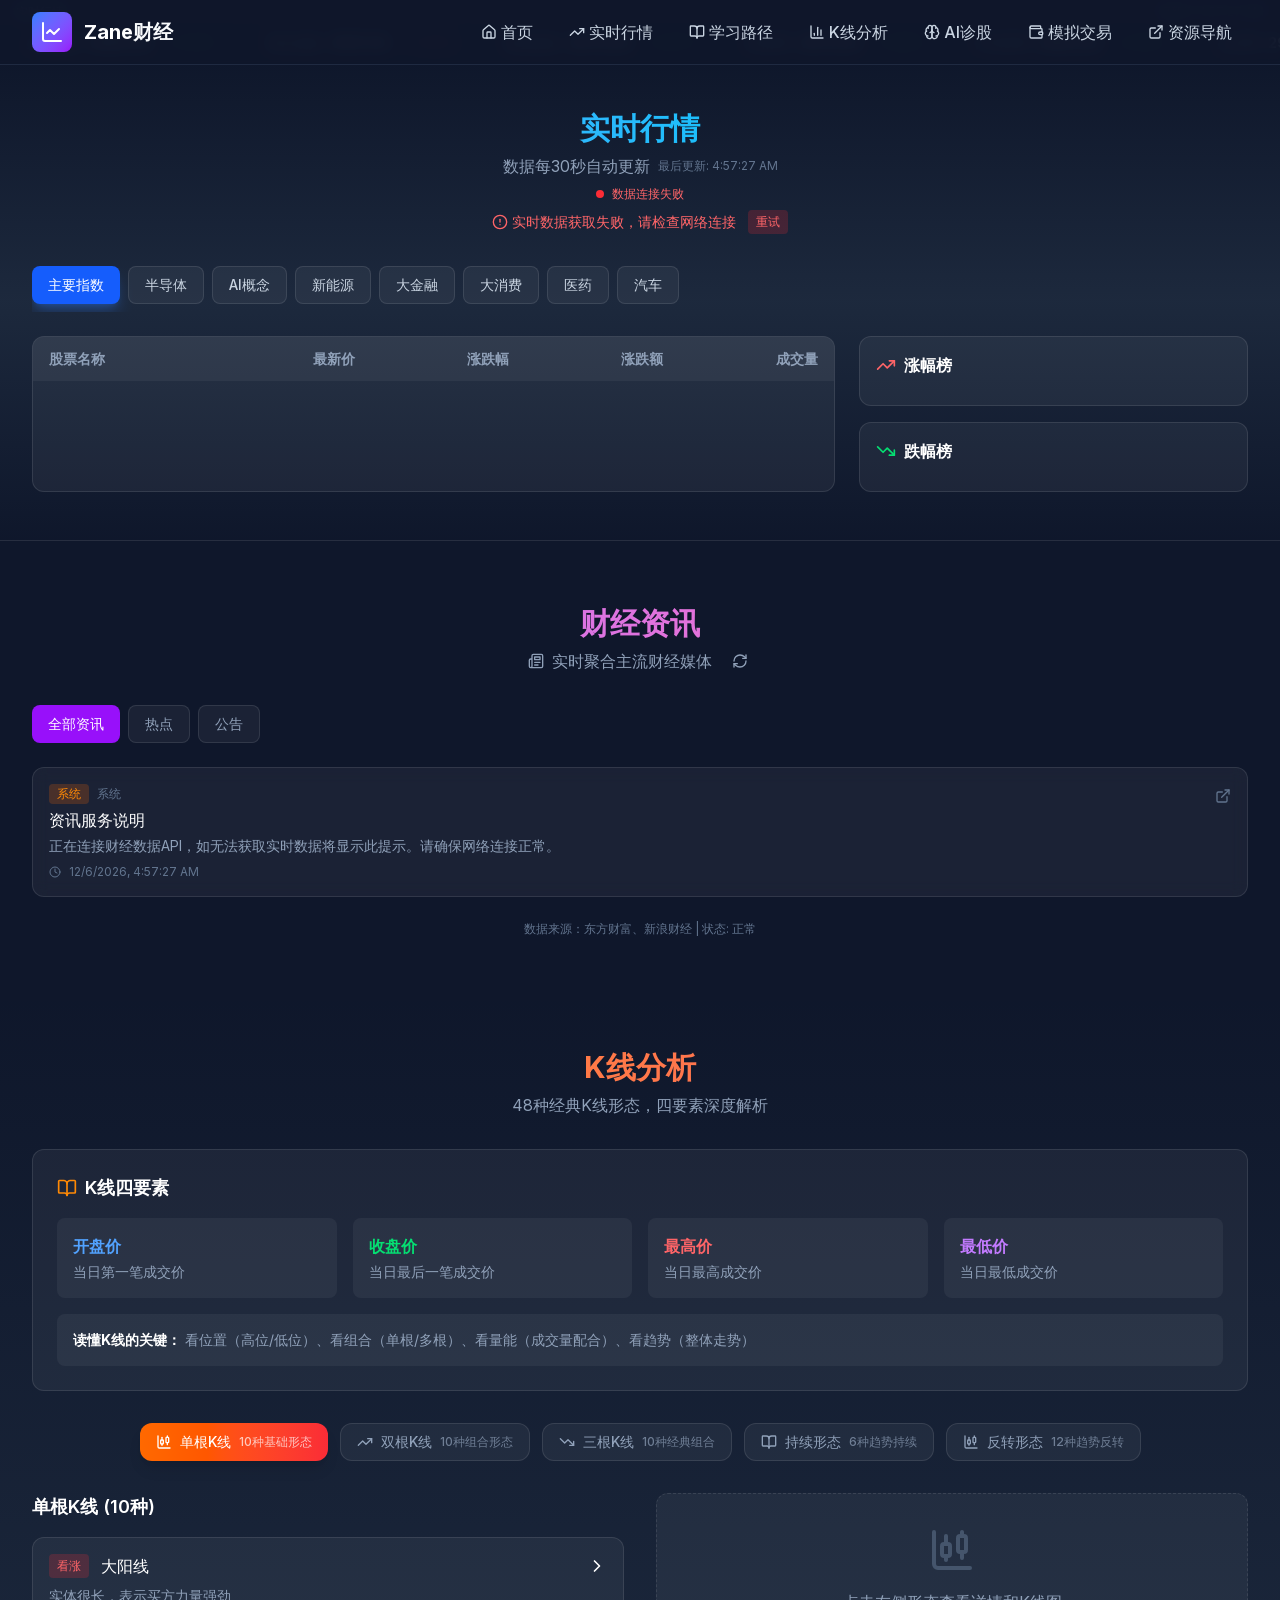
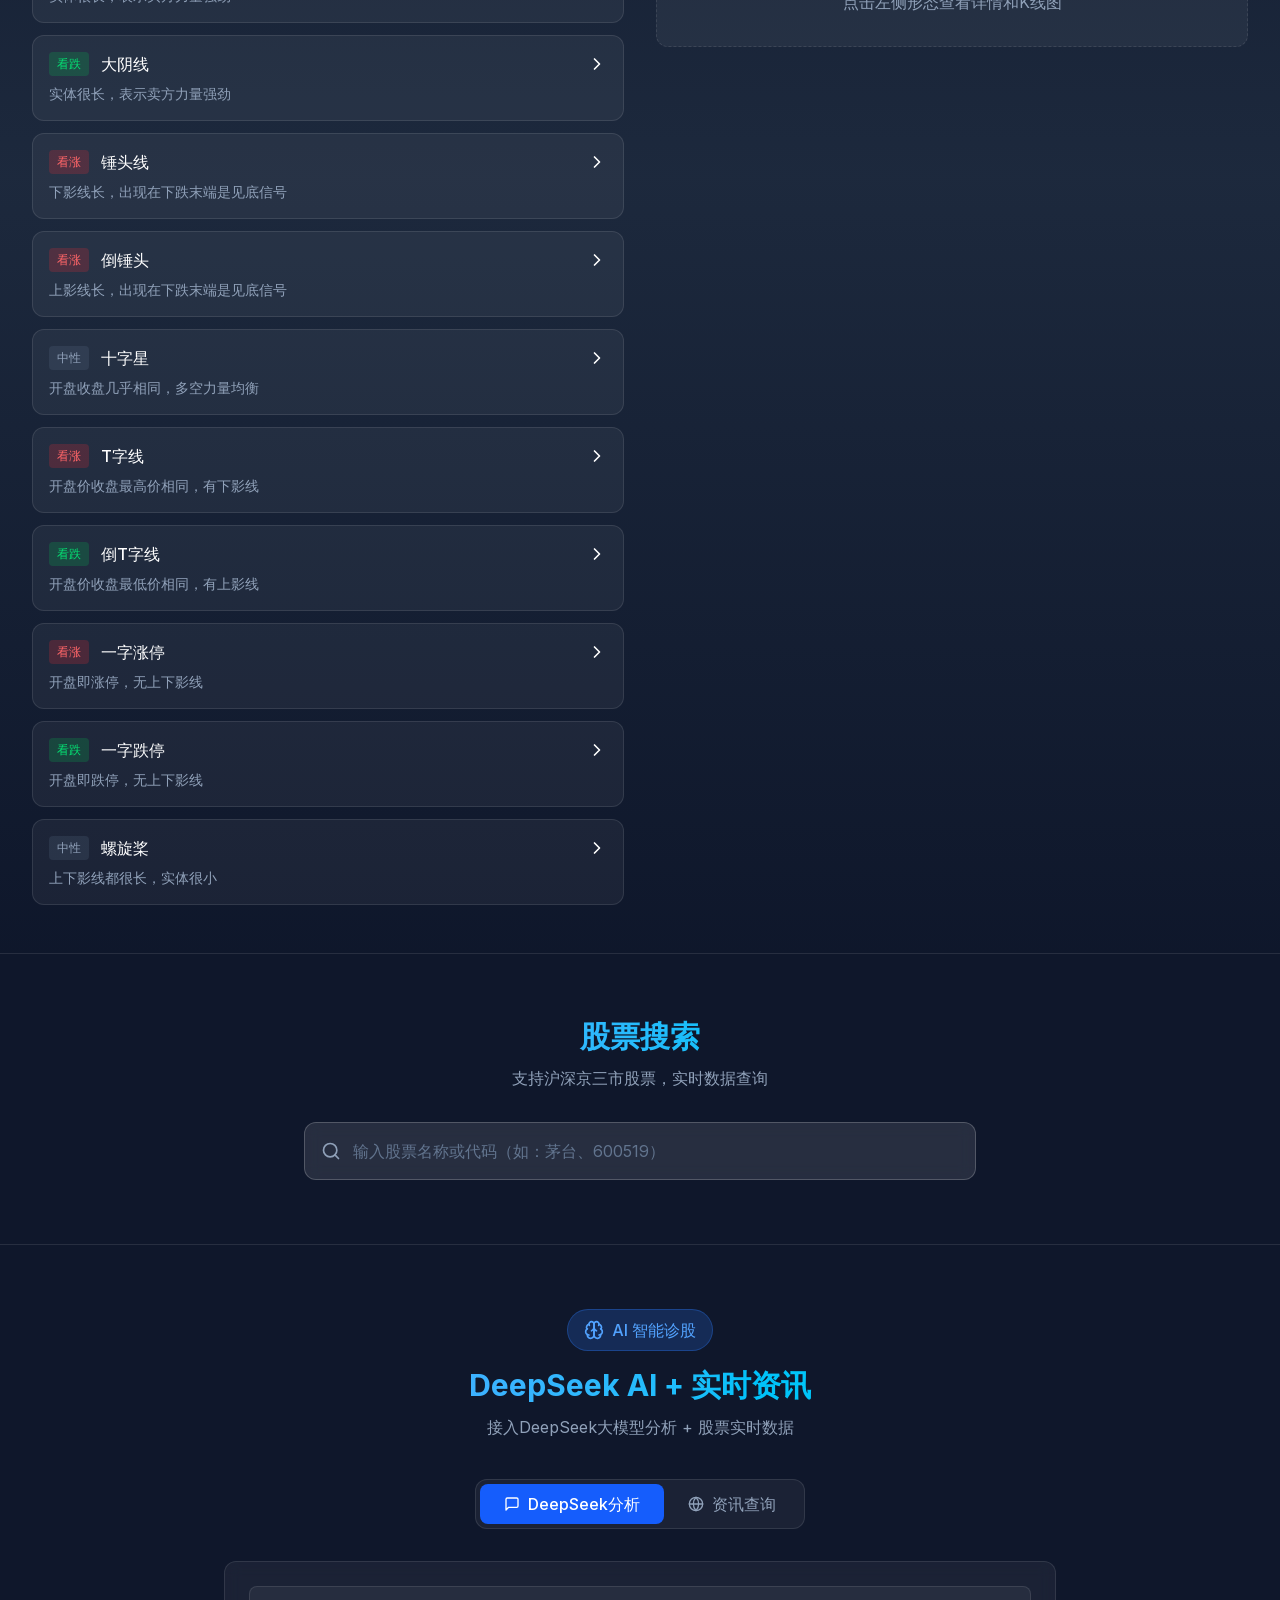
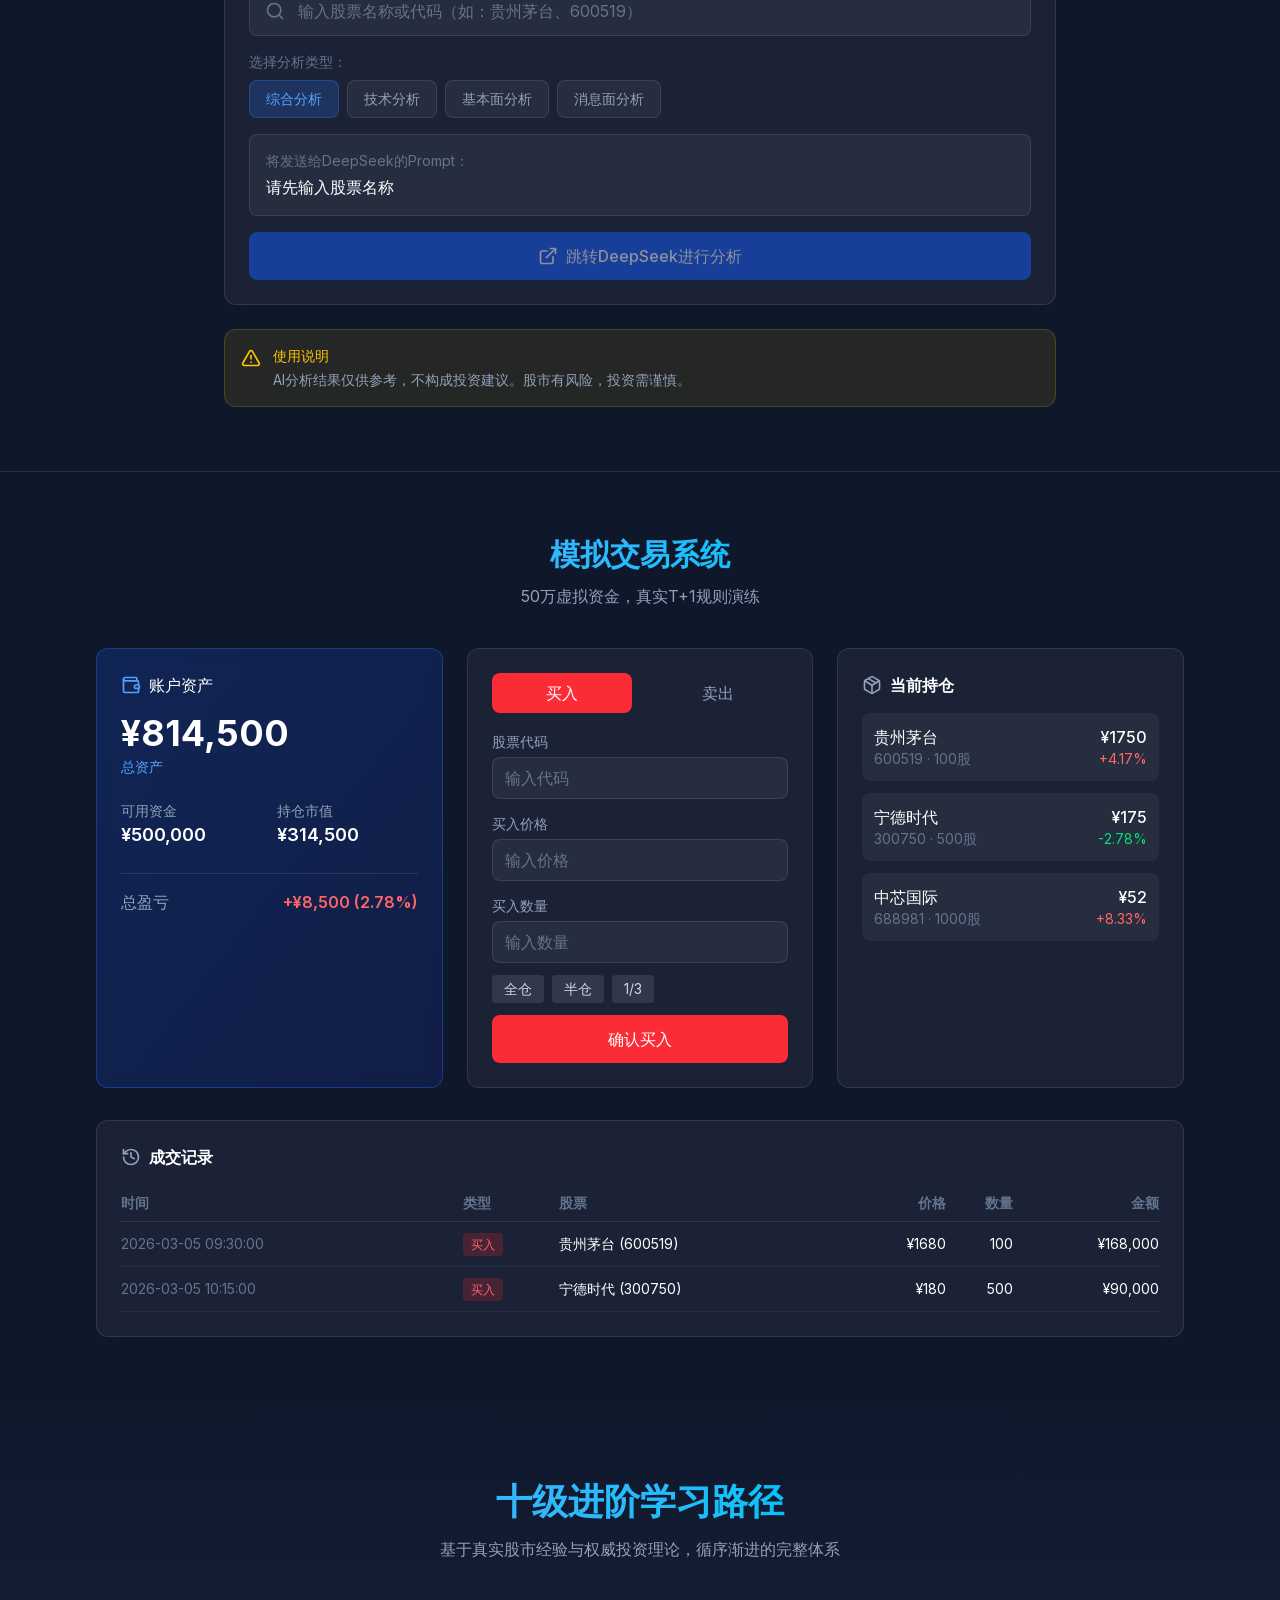
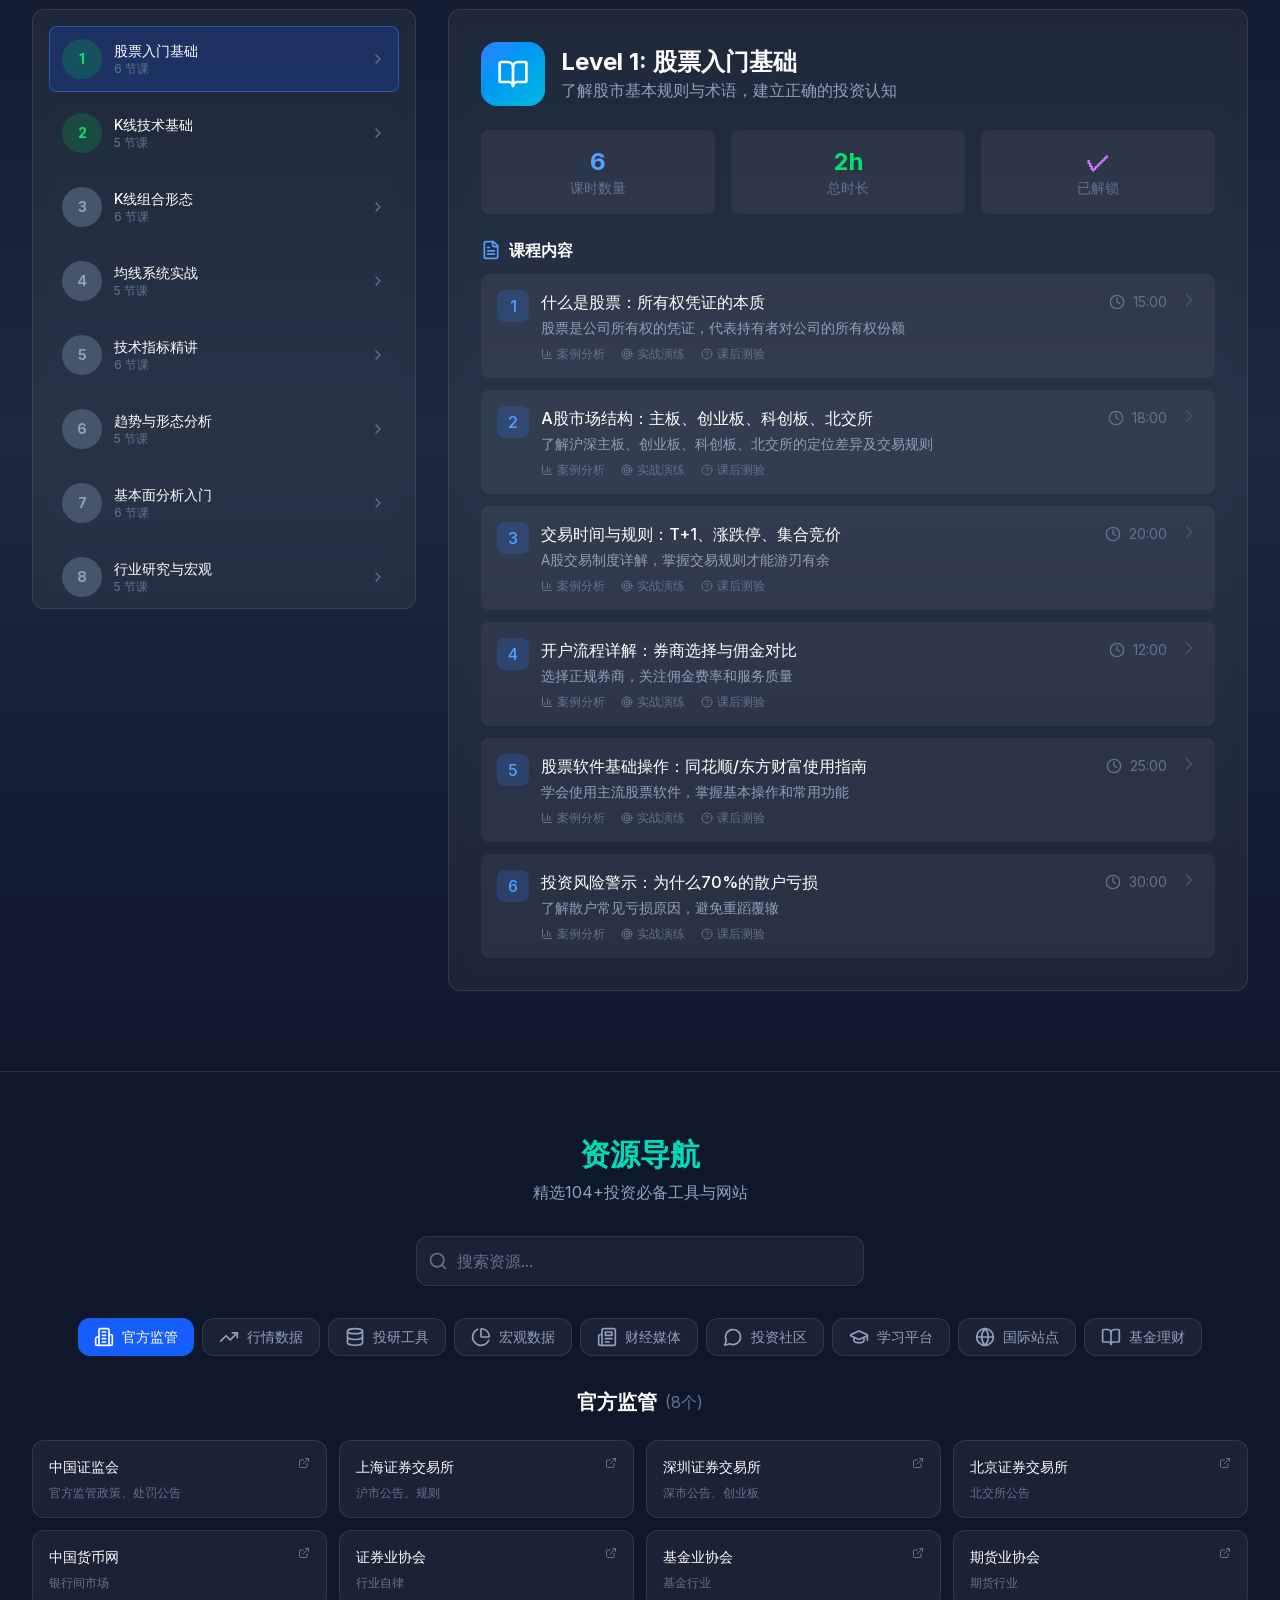
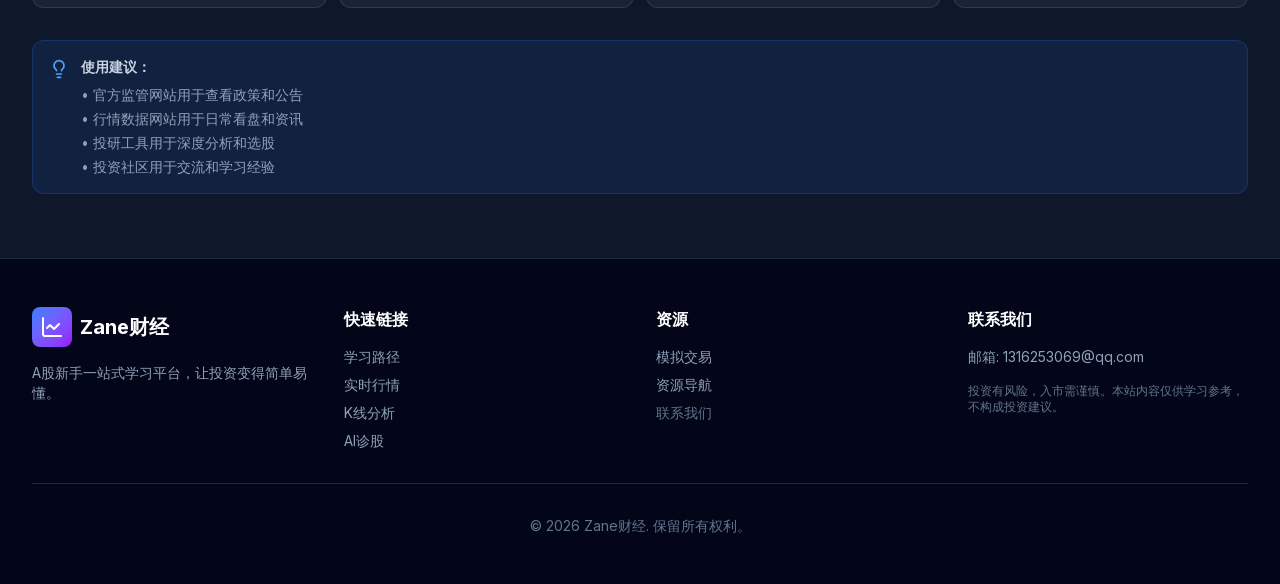
==== commit 54e7c84b: "v3.4: 统一深色主题、52节课完整框架、真实API接入" ====
--- a/index.html
+++ b/index.html
@@ -1 +1 @@
-<!DOCTYPE html><!--wj5guFiGBhzyWT6dWPkF6--><html lang="zh-CN"><head><meta charSet="utf-8"/><meta name="viewport" content="width=device-width, initial-scale=1"/><link rel="preload" href="/_next/static/media/83afe278b6a6bb3c-s.p.3a6ba036.woff2" as="font" crossorigin="" type="font/woff2"/><link rel="stylesheet" href="/_next/static/chunks/1c64c3398adac3e6.css" data-precedence="next"/><link rel="preload" as="script" fetchPriority="low" href="/_next/static/chunks/4b9eae0c8dc7e975.js"/><script src="/_next/static/chunks/f2f58a7e93290fbb.js" async=""></script><script src="/_next/static/chunks/6eb1bac6b57023f6.js" async=""></script><script src="/_next/static/chunks/turbopack-da1d1c3932c9a2c7.js" async=""></script><script src="/_next/static/chunks/2f236954d6a65e12.js" async=""></script><script src="/_next/static/chunks/9e08a46bcc591fed.js" async=""></script><meta name="next-size-adjust" content=""/><title>Zane财经 - 专业股票投资学习平台</title><meta name="description" content="提供K线技术分析、实时行情、模拟交易、投资课程等专业股票投资工具"/><script src="/_next/static/chunks/a6dad97d9634a72d.js" noModule=""></script></head><body class="inter_5972bc34-module__OU16Qa__className bg-slate-900"><div hidden=""><!--$--><!--/$--></div><main class="min-h-screen bg-slate-900"><nav class="bg-slate-900/95 backdrop-blur border-b border-slate-700/50 fixed top-0 left-0 right-0 z-50"><div class="max-w-7xl mx-auto px-4 sm:px-6 lg:px-8"><div class="flex justify-between h-16"><div class="flex items-center"><div class="w-10 h-10 bg-gradient-to-br from-blue-500 to-purple-600 rounded-lg flex items-center justify-center mr-3 glow"><svg xmlns="http://www.w3.org/2000/svg" width="24" height="24" viewBox="0 0 24 24" fill="none" stroke="currentColor" stroke-width="2" stroke-linecap="round" stroke-linejoin="round" class="lucide lucide-chart-line w-6 h-6 text-white"><path d="M3 3v16a2 2 0 0 0 2 2h16"></path><path d="m19 9-5 5-4-4-3 3"></path></svg></div><div><span class="font-bold text-xl text-white">Zane</span><span class="font-bold text-xl gradient-text">财经</span></div></div><div class="hidden md:flex items-center space-x-1"><a href="#home" class="flex items-center gap-1 px-4 py-2 text-slate-300 hover:text-white hover:bg-white/10 rounded-lg transition-colors"><svg xmlns="http://www.w3.org/2000/svg" width="24" height="24" viewBox="0 0 24 24" fill="none" stroke="currentColor" stroke-width="2" stroke-linecap="round" stroke-linejoin="round" class="lucide lucide-house w-4 h-4"><path d="M15 21v-8a1 1 0 0 0-1-1h-4a1 1 0 0 0-1 1v8"></path><path d="M3 10a2 2 0 0 1 .709-1.528l7-5.999a2 2 0 0 1 2.582 0l7 5.999A2 2 0 0 1 21 10v9a2 2 0 0 1-2 2H5a2 2 0 0 1-2-2z"></path></svg><span class="font-medium">首页</span></a><a href="#market" class="flex items-center gap-1 px-4 py-2 text-slate-300 hover:text-white hover:bg-white/10 rounded-lg transition-colors"><svg xmlns="http://www.w3.org/2000/svg" width="24" height="24" viewBox="0 0 24 24" fill="none" stroke="currentColor" stroke-width="2" stroke-linecap="round" stroke-linejoin="round" class="lucide lucide-trending-up w-4 h-4"><polyline points="22 7 13.5 15.5 8.5 10.5 2 17"></polyline><polyline points="16 7 22 7 22 13"></polyline></svg><span class="font-medium">实时行情</span></a><a href="#learn" class="flex items-center gap-1 px-4 py-2 text-slate-300 hover:text-white hover:bg-white/10 rounded-lg transition-colors"><svg xmlns="http://www.w3.org/2000/svg" width="24" height="24" viewBox="0 0 24 24" fill="none" stroke="currentColor" stroke-width="2" stroke-linecap="round" stroke-linejoin="round" class="lucide lucide-book-open w-4 h-4"><path d="M12 7v14"></path><path d="M3 18a1 1 0 0 1-1-1V4a1 1 0 0 1 1-1h5a4 4 0 0 1 4 4 4 4 0 0 1 4-4h5a1 1 0 0 1 1 1v13a1 1 0 0 1-1 1h-6a3 3 0 0 0-3 3 3 3 0 0 0-3-3z"></path></svg><span class="font-medium">学习路径</span></a><a href="#kline" class="flex items-center gap-1 px-4 py-2 text-slate-300 hover:text-white hover:bg-white/10 rounded-lg transition-colors"><svg xmlns="http://www.w3.org/2000/svg" width="24" height="24" viewBox="0 0 24 24" fill="none" stroke="currentColor" stroke-width="2" stroke-linecap="round" stroke-linejoin="round" class="lucide lucide-chart-column w-4 h-4"><path d="M3 3v16a2 2 0 0 0 2 2h16"></path><path d="M18 17V9"></path><path d="M13 17V5"></path><path d="M8 17v-3"></path></svg><span class="font-medium">K线分析</span></a><a href="#ai" class="flex items-center gap-1 px-4 py-2 text-slate-300 hover:text-white hover:bg-white/10 rounded-lg transition-colors"><svg xmlns="http://www.w3.org/2000/svg" width="24" height="24" viewBox="0 0 24 24" fill="none" stroke="currentColor" stroke-width="2" stroke-linecap="round" stroke-linejoin="round" class="lucide lucide-brain w-4 h-4"><path d="M12 5a3 3 0 1 0-5.997.125 4 4 0 0 0-2.526 5.77 4 4 0 0 0 .556 6.588A4 4 0 1 0 12 18Z"></path><path d="M12 5a3 3 0 1 1 5.997.125 4 4 0 0 1 2.526 5.77 4 4 0 0 1-.556 6.588A4 4 0 1 1 12 18Z"></path><path d="M15 13a4.5 4.5 0 0 1-3-4 4.5 4.5 0 0 1-3 4"></path><path d="M17.599 6.5a3 3 0 0 0 .399-1.375"></path><path d="M6.003 5.125A3 3 0 0 0 6.401 6.5"></path><path d="M3.477 10.896a4 4 0 0 1 .585-.396"></path><path d="M19.938 10.5a4 4 0 0 1 .585.396"></path><path d="M6 18a4 4 0 0 1-1.967-.516"></path><path d="M19.967 17.484A4 4 0 0 1 18 18"></path></svg><span class="font-medium">AI诊股</span></a><a href="#trade" class="flex items-center gap-1 px-4 py-2 text-slate-300 hover:text-white hover:bg-white/10 rounded-lg transition-colors"><svg xmlns="http://www.w3.org/2000/svg" width="24" height="24" viewBox="0 0 24 24" fill="none" stroke="currentColor" stroke-width="2" stroke-linecap="round" stroke-linejoin="round" class="lucide lucide-wallet w-4 h-4"><path d="M19 7V4a1 1 0 0 0-1-1H5a2 2 0 0 0 0 4h15a1 1 0 0 1 1 1v4h-3a2 2 0 0 0 0 4h3a1 1 0 0 0 1-1v-2a1 1 0 0 0-1-1"></path><path d="M3 5v14a2 2 0 0 0 2 2h15a1 1 0 0 0 1-1v-4"></path></svg><span class="font-medium">模拟交易</span></a><a href="#resources" class="flex items-center gap-1 px-4 py-2 text-slate-300 hover:text-white hover:bg-white/10 rounded-lg transition-colors"><svg xmlns="http://www.w3.org/2000/svg" width="24" height="24" viewBox="0 0 24 24" fill="none" stroke="currentColor" stroke-width="2" stroke-linecap="round" stroke-linejoin="round" class="lucide lucide-external-link w-4 h-4"><path d="M15 3h6v6"></path><path d="M10 14 21 3"></path><path d="M18 13v6a2 2 0 0 1-2 2H5a2 2 0 0 1-2-2V8a2 2 0 0 1 2-2h6"></path></svg><span class="font-medium">资源导航</span></a></div><div class="md:hidden flex items-center"><button class="text-slate-300 hover:text-white p-2"><svg xmlns="http://www.w3.org/2000/svg" width="24" height="24" viewBox="0 0 24 24" fill="none" stroke="currentColor" stroke-width="2" stroke-linecap="round" stroke-linejoin="round" class="lucide lucide-menu w-6 h-6"><line x1="4" x2="20" y1="12" y2="12"></line><line x1="4" x2="20" y1="6" y2="6"></line><line x1="4" x2="20" y1="18" y2="18"></line></svg></button></div></div></div></nav><div class="bg-slate-900/90 backdrop-blur border-b border-slate-700/50 py-2"><div class="flex items-center justify-center text-slate-400 text-sm"><div class="animate-spin rounded-full h-4 w-4 border-b-2 border-blue-500 mr-2"></div>加载行情中...</div></div><section id="market"><div class="bg-gradient-to-b from-slate-900 via-slate-800 to-slate-900 text-white py-12"><div class="max-w-7xl mx-auto px-4 sm:px-6 lg:px-8"><div class="text-center mb-8"><h2 class="text-3xl font-bold mb-2 bg-gradient-to-r from-blue-400 to-cyan-400 bg-clip-text text-transparent">实时行情</h2><p class="text-slate-400 flex items-center justify-center gap-2"><span>数据每30秒自动更新</span><span class="text-xs text-slate-500">最后更新: <!-- -->9:39:54 AM</span></p><div class="flex items-center justify-center gap-2 mt-2"><div class="w-2 h-2 rounded-full bg-yellow-500 animate-pulse"></div><span class="text-xs text-yellow-400">连接中...</span></div></div><div class="flex space-x-2 mb-6 overflow-x-auto pb-2 scrollbar-hide"><button class="px-4 py-2 rounded-lg text-sm font-medium whitespace-nowrap transition-all bg-blue-600 text-white shadow-lg shadow-blue-500/30">主要指数</button><button class="px-4 py-2 rounded-lg text-sm font-medium whitespace-nowrap transition-all bg-white/5 text-slate-300 hover:bg-white/10 border border-white/10">半导体</button><button class="px-4 py-2 rounded-lg text-sm font-medium whitespace-nowrap transition-all bg-white/5 text-slate-300 hover:bg-white/10 border border-white/10">AI概念</button><button class="px-4 py-2 rounded-lg text-sm font-medium whitespace-nowrap transition-all bg-white/5 text-slate-300 hover:bg-white/10 border border-white/10">新能源</button><button class="px-4 py-2 rounded-lg text-sm font-medium whitespace-nowrap transition-all bg-white/5 text-slate-300 hover:bg-white/10 border border-white/10">大金融</button><button class="px-4 py-2 rounded-lg text-sm font-medium whitespace-nowrap transition-all bg-white/5 text-slate-300 hover:bg-white/10 border border-white/10">大消费</button><button class="px-4 py-2 rounded-lg text-sm font-medium whitespace-nowrap transition-all bg-white/5 text-slate-300 hover:bg-white/10 border border-white/10">医药</button><button class="px-4 py-2 rounded-lg text-sm font-medium whitespace-nowrap transition-all bg-white/5 text-slate-300 hover:bg-white/10 border border-white/10">汽车</button></div><div class="grid grid-cols-1 lg:grid-cols-3 gap-6"><div class="lg:col-span-2 bg-white/5 rounded-xl overflow-hidden border border-white/10"><div class="overflow-x-auto"><table class="w-full"><thead class="bg-white/5 text-sm text-slate-400"><tr><th class="text-left py-3 px-4">股票名称</th><th class="text-right py-3 px-4">最新价</th><th class="text-right py-3 px-4">涨跌幅</th><th class="text-right py-3 px-4">涨跌额</th><th class="text-right py-3 px-4">成交量</th></tr></thead><tbody class="text-sm"></tbody></table></div></div><div class="space-y-4"><div class="bg-white/5 rounded-xl p-4 border border-white/10"><h3 class="font-semibold mb-3 flex items-center gap-2 text-white"><svg xmlns="http://www.w3.org/2000/svg" width="24" height="24" viewBox="0 0 24 24" fill="none" stroke="currentColor" stroke-width="2" stroke-linecap="round" stroke-linejoin="round" class="lucide lucide-trending-up w-5 h-5 text-red-400"><polyline points="22 7 13.5 15.5 8.5 10.5 2 17"></polyline><polyline points="16 7 22 7 22 13"></polyline></svg>涨幅榜</h3><div class="space-y-2"></div></div><div class="bg-white/5 rounded-xl p-4 border border-white/10"><h3 class="font-semibold mb-3 flex items-center gap-2 text-white"><svg xmlns="http://www.w3.org/2000/svg" width="24" height="24" viewBox="0 0 24 24" fill="none" stroke="currentColor" stroke-width="2" stroke-linecap="round" stroke-linejoin="round" class="lucide lucide-trending-down w-5 h-5 text-green-400"><polyline points="22 17 13.5 8.5 8.5 13.5 2 7"></polyline><polyline points="16 17 22 17 22 11"></polyline></svg>跌幅榜</h3><div class="space-y-2"></div></div></div></div></div></div></section><section id="news"><div class="bg-gradient-to-b from-slate-900 via-slate-800 to-slate-900 text-white py-12"><div class="max-w-7xl mx-auto px-4 sm:px-6 lg:px-8"><div class="text-center mb-8"><h2 class="text-3xl font-bold mb-2 bg-gradient-to-r from-purple-400 to-pink-400 bg-clip-text text-transparent">财经资讯</h2><p class="text-slate-400 flex items-center justify-center gap-2"><svg xmlns="http://www.w3.org/2000/svg" width="24" height="24" viewBox="0 0 24 24" fill="none" stroke="currentColor" stroke-width="2" stroke-linecap="round" stroke-linejoin="round" class="lucide lucide-newspaper w-4 h-4"><path d="M4 22h16a2 2 0 0 0 2-2V4a2 2 0 0 0-2-2H8a2 2 0 0 0-2 2v16a2 2 0 0 1-2 2Zm0 0a2 2 0 0 1-2-2v-9c0-1.1.9-2 2-2h2"></path><path d="M18 14h-8"></path><path d="M15 18h-5"></path><path d="M10 6h8v4h-8V6Z"></path></svg><span>实时聚合主流财经媒体</span><button class="ml-2 p-1 hover:bg-white/10 rounded" disabled=""><svg xmlns="http://www.w3.org/2000/svg" width="24" height="24" viewBox="0 0 24 24" fill="none" stroke="currentColor" stroke-width="2" stroke-linecap="round" stroke-linejoin="round" class="lucide lucide-refresh-cw w-4 h-4 animate-spin"><path d="M3 12a9 9 0 0 1 9-9 9.75 9.75 0 0 1 6.74 2.74L21 8"></path><path d="M21 3v5h-5"></path><path d="M21 12a9 9 0 0 1-9 9 9.75 9.75 0 0 1-6.74-2.74L3 16"></path><path d="M8 16H3v5"></path></svg></button></p></div><div class="flex gap-2 mb-6"><button class="px-4 py-2 rounded-lg text-sm font-medium transition-all bg-purple-600 text-white">全部资讯</button><button class="px-4 py-2 rounded-lg text-sm font-medium transition-all bg-white/5 text-slate-400 hover:bg-white/10">热点</button><button class="px-4 py-2 rounded-lg text-sm font-medium transition-all bg-white/5 text-slate-400 hover:bg-white/10">公告</button></div><div class="bg-white/5 rounded-xl overflow-hidden border border-white/10"><div class="divide-y divide-white/5"></div><div class="p-8 text-center text-slate-500"><svg xmlns="http://www.w3.org/2000/svg" width="24" height="24" viewBox="0 0 24 24" fill="none" stroke="currentColor" stroke-width="2" stroke-linecap="round" stroke-linejoin="round" class="lucide lucide-refresh-cw w-6 h-6 animate-spin mx-auto mb-2"><path d="M3 12a9 9 0 0 1 9-9 9.75 9.75 0 0 1 6.74 2.74L21 8"></path><path d="M21 3v5h-5"></path><path d="M21 12a9 9 0 0 1-9 9 9.75 9.75 0 0 1-6.74-2.74L3 16"></path><path d="M8 16H3v5"></path></svg>加载中...</div></div><div class="mt-6 text-center text-xs text-slate-500">数据来源：东方财富、新浪财经、同花顺、财联社 | API状态: <!-- -->正常</div></div></div></section><section id="kline"><div class="bg-gradient-to-b from-slate-900 via-slate-800 to-slate-900 text-white py-12"><div class="max-w-7xl mx-auto px-4 sm:px-6 lg:px-8"><div class="text-center mb-8"><h2 class="text-3xl font-bold mb-2 bg-gradient-to-r from-orange-400 to-red-400 bg-clip-text text-transparent">K线分析</h2><p class="text-slate-400">48种经典K线形态，四要素深度解析</p></div><div class="bg-white/5 rounded-xl p-6 mb-8 border border-white/10"><h3 class="text-lg font-semibold mb-4 flex items-center gap-2"><svg xmlns="http://www.w3.org/2000/svg" width="24" height="24" viewBox="0 0 24 24" fill="none" stroke="currentColor" stroke-width="2" stroke-linecap="round" stroke-linejoin="round" class="lucide lucide-book-open w-5 h-5 text-orange-400"><path d="M12 7v14"></path><path d="M3 18a1 1 0 0 1-1-1V4a1 1 0 0 1 1-1h5a4 4 0 0 1 4 4 4 4 0 0 1 4-4h5a1 1 0 0 1 1 1v13a1 1 0 0 1-1 1h-6a3 3 0 0 0-3 3 3 3 0 0 0-3-3z"></path></svg>K线四要素</h3><div class="grid grid-cols-2 md:grid-cols-4 gap-4"><div class="bg-white/5 rounded-lg p-4"><div class="font-semibold text-blue-400">开盘价</div><div class="text-sm text-slate-400 mt-1">当日第一笔成交价</div></div><div class="bg-white/5 rounded-lg p-4"><div class="font-semibold text-green-400">收盘价</div><div class="text-sm text-slate-400 mt-1">当日最后一笔成交价</div></div><div class="bg-white/5 rounded-lg p-4"><div class="font-semibold text-red-400">最高价</div><div class="text-sm text-slate-400 mt-1">当日最高成交价</div></div><div class="bg-white/5 rounded-lg p-4"><div class="font-semibold text-purple-400">最低价</div><div class="text-sm text-slate-400 mt-1">当日最低成交价</div></div></div><div class="mt-4 text-sm text-slate-400 bg-white/5 rounded-lg p-4"><strong class="text-white">读懂K线的关键：</strong> 看位置（高位/低位）、看组合（单根/多根）、看量能（成交量配合）、看趋势（整体走势）</div></div><div class="flex flex-wrap justify-center gap-3 mb-8"><button class="flex items-center gap-2 px-4 py-2 rounded-xl text-sm font-medium transition-all bg-gradient-to-r from-orange-500 to-red-500 text-white shadow-lg"><svg xmlns="http://www.w3.org/2000/svg" width="24" height="24" viewBox="0 0 24 24" fill="none" stroke="currentColor" stroke-width="2" stroke-linecap="round" stroke-linejoin="round" class="lucide lucide-chart-candlestick w-4 h-4"><path d="M9 5v4"></path><rect width="4" height="6" x="7" y="9" rx="1"></rect><path d="M9 15v2"></path><path d="M17 3v2"></path><rect width="4" height="8" x="15" y="5" rx="1"></rect><path d="M17 13v3"></path><path d="M3 3v16a2 2 0 0 0 2 2h16"></path></svg><span>单根K线</span><span class="text-xs opacity-70">10种基础形态</span></button><button class="flex items-center gap-2 px-4 py-2 rounded-xl text-sm font-medium transition-all bg-white/5 text-slate-400 hover:bg-white/10 border border-white/10"><svg xmlns="http://www.w3.org/2000/svg" width="24" height="24" viewBox="0 0 24 24" fill="none" stroke="currentColor" stroke-width="2" stroke-linecap="round" stroke-linejoin="round" class="lucide lucide-trending-up w-4 h-4"><polyline points="22 7 13.5 15.5 8.5 10.5 2 17"></polyline><polyline points="16 7 22 7 22 13"></polyline></svg><span>双根K线</span><span class="text-xs opacity-70">10种组合形态</span></button><button class="flex items-center gap-2 px-4 py-2 rounded-xl text-sm font-medium transition-all bg-white/5 text-slate-400 hover:bg-white/10 border border-white/10"><svg xmlns="http://www.w3.org/2000/svg" width="24" height="24" viewBox="0 0 24 24" fill="none" stroke="currentColor" stroke-width="2" stroke-linecap="round" stroke-linejoin="round" class="lucide lucide-trending-down w-4 h-4"><polyline points="22 17 13.5 8.5 8.5 13.5 2 7"></polyline><polyline points="16 17 22 17 22 11"></polyline></svg><span>三根K线</span><span class="text-xs opacity-70">10种经典组合</span></button><button class="flex items-center gap-2 px-4 py-2 rounded-xl text-sm font-medium transition-all bg-white/5 text-slate-400 hover:bg-white/10 border border-white/10"><svg xmlns="http://www.w3.org/2000/svg" width="24" height="24" viewBox="0 0 24 24" fill="none" stroke="currentColor" stroke-width="2" stroke-linecap="round" stroke-linejoin="round" class="lucide lucide-book-open w-4 h-4"><path d="M12 7v14"></path><path d="M3 18a1 1 0 0 1-1-1V4a1 1 0 0 1 1-1h5a4 4 0 0 1 4 4 4 4 0 0 1 4-4h5a1 1 0 0 1 1 1v13a1 1 0 0 1-1 1h-6a3 3 0 0 0-3 3 3 3 0 0 0-3-3z"></path></svg><span>持续形态</span><span class="text-xs opacity-70">6种趋势持续</span></button><button class="flex items-center gap-2 px-4 py-2 rounded-xl text-sm font-medium transition-all bg-white/5 text-slate-400 hover:bg-white/10 border border-white/10"><svg xmlns="http://www.w3.org/2000/svg" width="24" height="24" viewBox="0 0 24 24" fill="none" stroke="currentColor" stroke-width="2" stroke-linecap="round" stroke-linejoin="round" class="lucide lucide-chart-candlestick w-4 h-4"><path d="M9 5v4"></path><rect width="4" height="6" x="7" y="9" rx="1"></rect><path d="M9 15v2"></path><path d="M17 3v2"></path><rect width="4" height="8" x="15" y="5" rx="1"></rect><path d="M17 13v3"></path><path d="M3 3v16a2 2 0 0 0 2 2h16"></path></svg><span>反转形态</span><span class="text-xs opacity-70">12种趋势反转</span></button></div><div class="grid grid-cols-1 lg:grid-cols-2 gap-8"><div class="space-y-3"><h3 class="text-lg font-semibold mb-4">单根K线<!-- --> (<!-- -->10<!-- -->种)</h3><button class="w-full text-left p-4 rounded-xl transition-all bg-white/5 hover:bg-white/10 border border-white/10"><div class="flex items-center justify-between"><div class="flex items-center gap-3"><span class="px-2 py-1 rounded text-xs font-medium bg-red-500/20 text-red-400">看涨</span><span class="font-medium">大阳线</span></div><svg xmlns="http://www.w3.org/2000/svg" width="24" height="24" viewBox="0 0 24 24" fill="none" stroke="currentColor" stroke-width="2" stroke-linecap="round" stroke-linejoin="round" class="lucide lucide-chevron-right w-5 h-5 transition-transform"><path d="m9 18 6-6-6-6"></path></svg></div><p class="text-sm text-slate-400 mt-2">实体很长，表示买方力量强劲</p></button><button class="w-full text-left p-4 rounded-xl transition-all bg-white/5 hover:bg-white/10 border border-white/10"><div class="flex items-center justify-between"><div class="flex items-center gap-3"><span class="px-2 py-1 rounded text-xs font-medium bg-green-500/20 text-green-400">看跌</span><span class="font-medium">大阴线</span></div><svg xmlns="http://www.w3.org/2000/svg" width="24" height="24" viewBox="0 0 24 24" fill="none" stroke="currentColor" stroke-width="2" stroke-linecap="round" stroke-linejoin="round" class="lucide lucide-chevron-right w-5 h-5 transition-transform"><path d="m9 18 6-6-6-6"></path></svg></div><p class="text-sm text-slate-400 mt-2">实体很长，表示卖方力量强劲</p></button><button class="w-full text-left p-4 rounded-xl transition-all bg-white/5 hover:bg-white/10 border border-white/10"><div class="flex items-center justify-between"><div class="flex items-center gap-3"><span class="px-2 py-1 rounded text-xs font-medium bg-red-500/20 text-red-400">看涨</span><span class="font-medium">锤头线</span></div><svg xmlns="http://www.w3.org/2000/svg" width="24" height="24" viewBox="0 0 24 24" fill="none" stroke="currentColor" stroke-width="2" stroke-linecap="round" stroke-linejoin="round" class="lucide lucide-chevron-right w-5 h-5 transition-transform"><path d="m9 18 6-6-6-6"></path></svg></div><p class="text-sm text-slate-400 mt-2">下影线长，出现在下跌末端是见底信号</p></button><button class="w-full text-left p-4 rounded-xl transition-all bg-white/5 hover:bg-white/10 border border-white/10"><div class="flex items-center justify-between"><div class="flex items-center gap-3"><span class="px-2 py-1 rounded text-xs font-medium bg-red-500/20 text-red-400">看涨</span><span class="font-medium">倒锤头</span></div><svg xmlns="http://www.w3.org/2000/svg" width="24" height="24" viewBox="0 0 24 24" fill="none" stroke="currentColor" stroke-width="2" stroke-linecap="round" stroke-linejoin="round" class="lucide lucide-chevron-right w-5 h-5 transition-transform"><path d="m9 18 6-6-6-6"></path></svg></div><p class="text-sm text-slate-400 mt-2">上影线长，出现在下跌末端是见底信号</p></button><button class="w-full text-left p-4 rounded-xl transition-all bg-white/5 hover:bg-white/10 border border-white/10"><div class="flex items-center justify-between"><div class="flex items-center gap-3"><span class="px-2 py-1 rounded text-xs font-medium bg-slate-500/20 text-slate-400">中性</span><span class="font-medium">十字星</span></div><svg xmlns="http://www.w3.org/2000/svg" width="24" height="24" viewBox="0 0 24 24" fill="none" stroke="currentColor" stroke-width="2" stroke-linecap="round" stroke-linejoin="round" class="lucide lucide-chevron-right w-5 h-5 transition-transform"><path d="m9 18 6-6-6-6"></path></svg></div><p class="text-sm text-slate-400 mt-2">开盘收盘几乎相同，多空力量均衡</p></button><button class="w-full text-left p-4 rounded-xl transition-all bg-white/5 hover:bg-white/10 border border-white/10"><div class="flex items-center justify-between"><div class="flex items-center gap-3"><span class="px-2 py-1 rounded text-xs font-medium bg-red-500/20 text-red-400">看涨</span><span class="font-medium">T字线</span></div><svg xmlns="http://www.w3.org/2000/svg" width="24" height="24" viewBox="0 0 24 24" fill="none" stroke="currentColor" stroke-width="2" stroke-linecap="round" stroke-linejoin="round" class="lucide lucide-chevron-right w-5 h-5 transition-transform"><path d="m9 18 6-6-6-6"></path></svg></div><p class="text-sm text-slate-400 mt-2">开盘价收盘最高价相同，有下影线</p></button><button class="w-full text-left p-4 rounded-xl transition-all bg-white/5 hover:bg-white/10 border border-white/10"><div class="flex items-center justify-between"><div class="flex items-center gap-3"><span class="px-2 py-1 rounded text-xs font-medium bg-green-500/20 text-green-400">看跌</span><span class="font-medium">倒T字线</span></div><svg xmlns="http://www.w3.org/2000/svg" width="24" height="24" viewBox="0 0 24 24" fill="none" stroke="currentColor" stroke-width="2" stroke-linecap="round" stroke-linejoin="round" class="lucide lucide-chevron-right w-5 h-5 transition-transform"><path d="m9 18 6-6-6-6"></path></svg></div><p class="text-sm text-slate-400 mt-2">开盘价收盘最低价相同，有上影线</p></button><button class="w-full text-left p-4 rounded-xl transition-all bg-white/5 hover:bg-white/10 border border-white/10"><div class="flex items-center justify-between"><div class="flex items-center gap-3"><span class="px-2 py-1 rounded text-xs font-medium bg-red-500/20 text-red-400">看涨</span><span class="font-medium">一字涨停</span></div><svg xmlns="http://www.w3.org/2000/svg" width="24" height="24" viewBox="0 0 24 24" fill="none" stroke="currentColor" stroke-width="2" stroke-linecap="round" stroke-linejoin="round" class="lucide lucide-chevron-right w-5 h-5 transition-transform"><path d="m9 18 6-6-6-6"></path></svg></div><p class="text-sm text-slate-400 mt-2">开盘即涨停，无上下影线</p></button><button class="w-full text-left p-4 rounded-xl transition-all bg-white/5 hover:bg-white/10 border border-white/10"><div class="flex items-center justify-between"><div class="flex items-center gap-3"><span class="px-2 py-1 rounded text-xs font-medium bg-green-500/20 text-green-400">看跌</span><span class="font-medium">一字跌停</span></div><svg xmlns="http://www.w3.org/2000/svg" width="24" height="24" viewBox="0 0 24 24" fill="none" stroke="currentColor" stroke-width="2" stroke-linecap="round" stroke-linejoin="round" class="lucide lucide-chevron-right w-5 h-5 transition-transform"><path d="m9 18 6-6-6-6"></path></svg></div><p class="text-sm text-slate-400 mt-2">开盘即跌停，无上下影线</p></button><button class="w-full text-left p-4 rounded-xl transition-all bg-white/5 hover:bg-white/10 border border-white/10"><div class="flex items-center justify-between"><div class="flex items-center gap-3"><span class="px-2 py-1 rounded text-xs font-medium bg-slate-500/20 text-slate-400">中性</span><span class="font-medium">螺旋桨</span></div><svg xmlns="http://www.w3.org/2000/svg" width="24" height="24" viewBox="0 0 24 24" fill="none" stroke="currentColor" stroke-width="2" stroke-linecap="round" stroke-linejoin="round" class="lucide lucide-chevron-right w-5 h-5 transition-transform"><path d="m9 18 6-6-6-6"></path></svg></div><p class="text-sm text-slate-400 mt-2">上下影线都很长，实体很小</p></button></div><div><div class="bg-white/5 rounded-xl p-8 text-center border border-white/10 border-dashed"><svg xmlns="http://www.w3.org/2000/svg" width="24" height="24" viewBox="0 0 24 24" fill="none" stroke="currentColor" stroke-width="2" stroke-linecap="round" stroke-linejoin="round" class="lucide lucide-chart-candlestick w-12 h-12 text-slate-600 mx-auto mb-4"><path d="M9 5v4"></path><rect width="4" height="6" x="7" y="9" rx="1"></rect><path d="M9 15v2"></path><path d="M17 3v2"></path><rect width="4" height="8" x="15" y="5" rx="1"></rect><path d="M17 13v3"></path><path d="M3 3v16a2 2 0 0 0 2 2h16"></path></svg><p class="text-slate-400">点击左侧形态查看详情和K线图</p></div></div></div></div></div></section><section id="search"><div class="bg-slate-900 py-16 border-t border-white/10"><div class="max-w-4xl mx-auto px-4 sm:px-6 lg:px-8"><div class="text-center mb-8"><h2 class="text-3xl font-bold bg-gradient-to-r from-blue-400 to-cyan-400 bg-clip-text text-transparent mb-3">股票搜索</h2><p class="text-slate-400">支持沪深京三市股票，实时数据查询</p></div><div class="relative max-w-2xl mx-auto"><div class="flex items-center bg-white/10 backdrop-blur rounded-xl px-4 py-4 border border-white/20 focus-within:border-blue-500/50 transition-colors"><svg xmlns="http://www.w3.org/2000/svg" width="24" height="24" viewBox="0 0 24 24" fill="none" stroke="currentColor" stroke-width="2" stroke-linecap="round" stroke-linejoin="round" class="lucide lucide-search w-5 h-5 text-slate-400 mr-3"><circle cx="11" cy="11" r="8"></circle><path d="m21 21-4.3-4.3"></path></svg><input type="text" placeholder="输入股票名称或代码（如：茅台、600519）" class="flex-1 bg-transparent outline-none text-white placeholder-slate-500" value=""/></div></div></div></div></section><section id="ai"><div class="py-20 bg-gradient-to-br from-blue-50 to-indigo-50"><div class="max-w-4xl mx-auto px-4 sm:px-6 lg:px-8"><div class="text-center mb-12"><div class="inline-flex items-center gap-2 bg-blue-100 text-blue-800 px-4 py-2 rounded-full mb-4"><svg xmlns="http://www.w3.org/2000/svg" width="24" height="24" viewBox="0 0 24 24" fill="none" stroke="currentColor" stroke-width="2" stroke-linecap="round" stroke-linejoin="round" class="lucide lucide-brain w-5 h-5"><path d="M12 5a3 3 0 1 0-5.997.125 4 4 0 0 0-2.526 5.77 4 4 0 0 0 .556 6.588A4 4 0 1 0 12 18Z"></path><path d="M12 5a3 3 0 1 1 5.997.125 4 4 0 0 1 2.526 5.77 4 4 0 0 1-.556 6.588A4 4 0 1 1 12 18Z"></path><path d="M15 13a4.5 4.5 0 0 1-3-4 4.5 4.5 0 0 1-3 4"></path><path d="M17.599 6.5a3 3 0 0 0 .399-1.375"></path><path d="M6.003 5.125A3 3 0 0 0 6.401 6.5"></path><path d="M3.477 10.896a4 4 0 0 1 .585-.396"></path><path d="M19.938 10.5a4 4 0 0 1 .585.396"></path><path d="M6 18a4 4 0 0 1-1.967-.516"></path><path d="M19.967 17.484A4 4 0 0 1 18 18"></path></svg><span class="font-medium">AI 智能诊股</span></div><h2 class="text-3xl font-bold text-gray-900 mb-4">DeepSeek AI + 实时资讯</h2><p class="text-gray-600">接入DeepSeek大模型分析 + 全网股票资讯爬虫</p></div><div class="flex justify-center mb-8"><div class="bg-white rounded-lg p-1 flex shadow-sm"><button class="px-6 py-2 rounded-lg font-medium transition-colors flex items-center gap-2 bg-blue-600 text-white"><svg xmlns="http://www.w3.org/2000/svg" width="24" height="24" viewBox="0 0 24 24" fill="none" stroke="currentColor" stroke-width="2" stroke-linecap="round" stroke-linejoin="round" class="lucide lucide-message-square w-4 h-4"><path d="M21 15a2 2 0 0 1-2 2H7l-4 4V5a2 2 0 0 1 2-2h14a2 2 0 0 1 2 2z"></path></svg>DeepSeek分析</button><button class="px-6 py-2 rounded-lg font-medium transition-colors flex items-center gap-2 text-gray-600 hover:text-gray-900"><svg xmlns="http://www.w3.org/2000/svg" width="24" height="24" viewBox="0 0 24 24" fill="none" stroke="currentColor" stroke-width="2" stroke-linecap="round" stroke-linejoin="round" class="lucide lucide-globe w-4 h-4"><circle cx="12" cy="12" r="10"></circle><path d="M12 2a14.5 14.5 0 0 0 0 20 14.5 14.5 0 0 0 0-20"></path><path d="M2 12h20"></path></svg>资讯爬虫</button></div></div><div class="bg-white rounded-xl shadow-lg p-6 mb-8"><div class="flex gap-4 mb-4"><div class="flex-1 relative"><svg xmlns="http://www.w3.org/2000/svg" width="24" height="24" viewBox="0 0 24 24" fill="none" stroke="currentColor" stroke-width="2" stroke-linecap="round" stroke-linejoin="round" class="lucide lucide-search absolute left-4 top-1/2 -translate-y-1/2 w-5 h-5 text-gray-400"><circle cx="11" cy="11" r="8"></circle><path d="m21 21-4.3-4.3"></path></svg><input type="text" placeholder="输入股票名称或代码（如：贵州茅台、600519）" class="w-full pl-12 pr-4 py-3 border border-gray-200 rounded-lg focus:outline-none focus:ring-2 focus:ring-blue-500" value=""/></div></div><div class="mb-4"><div class="text-sm text-gray-500 mb-2">选择分析类型：</div><div class="flex flex-wrap gap-2"><button class="px-4 py-2 rounded-lg text-sm transition-colors bg-blue-100 text-blue-700 border border-blue-300">综合分析</button><button class="px-4 py-2 rounded-lg text-sm transition-colors bg-gray-100 text-gray-600 hover:bg-gray-200">技术分析</button><button class="px-4 py-2 rounded-lg text-sm transition-colors bg-gray-100 text-gray-600 hover:bg-gray-200">基本面分析</button><button class="px-4 py-2 rounded-lg text-sm transition-colors bg-gray-100 text-gray-600 hover:bg-gray-200">消息面分析</button></div></div><div class="bg-gray-50 rounded-lg p-4 mb-4"><div class="text-sm text-gray-500 mb-1">将发送给DeepSeek的Prompt：</div><div class="text-gray-800 font-medium">请先输入股票名称</div></div><button disabled="" class="w-full bg-blue-600 text-white py-3 rounded-lg font-medium hover:bg-blue-700 disabled:opacity-50 disabled:cursor-not-allowed flex items-center justify-center gap-2"><svg xmlns="http://www.w3.org/2000/svg" width="24" height="24" viewBox="0 0 24 24" fill="none" stroke="currentColor" stroke-width="2" stroke-linecap="round" stroke-linejoin="round" class="lucide lucide-external-link w-5 h-5"><path d="M15 3h6v6"></path><path d="M10 14 21 3"></path><path d="M18 13v6a2 2 0 0 1-2 2H5a2 2 0 0 1-2-2V8a2 2 0 0 1 2-2h6"></path></svg>跳转DeepSeek进行分析</button><div class="mt-4 text-sm text-gray-500 text-center">点击后将跳转到DeepSeek官网，自动填入分析Prompt</div></div><div class="mt-8 bg-yellow-50 border border-yellow-200 rounded-xl p-6"><h4 class="font-semibold text-yellow-800 mb-3 flex items-center gap-2"><svg xmlns="http://www.w3.org/2000/svg" width="24" height="24" viewBox="0 0 24 24" fill="none" stroke="currentColor" stroke-width="2" stroke-linecap="round" stroke-linejoin="round" class="lucide lucide-triangle-alert w-5 h-5"><path d="m21.73 18-8-14a2 2 0 0 0-3.48 0l-8 14A2 2 0 0 0 4 21h16a2 2 0 0 0 1.73-3"></path><path d="M12 9v4"></path><path d="M12 17h.01"></path></svg>使用说明</h4><div class="text-sm text-yellow-700 space-y-2"><p><strong>DeepSeek分析：</strong>基于DeepSeek大模型的股票分析能力，输入股票名称后可获得技术面、基本面、消息面等多维度分析。</p><p><strong>资讯爬虫：</strong>模拟从各大财经平台爬取股票相关资讯，实际部署需要后端爬虫服务支持。</p><p><strong>免责声明：</strong>AI分析结果仅供参考，不构成投资建议。股市有风险，投资需谨慎。</p></div></div></div></div></section><section id="trading"><div class="py-20 bg-white"><div class="max-w-6xl mx-auto px-4 sm:px-6 lg:px-8"><div class="text-center mb-12"><h2 class="text-3xl font-bold text-gray-900 mb-4">模拟交易系统</h2><p class="text-gray-600">50万虚拟资金，真实T+1规则演练</p></div><div class="grid grid-cols-1 lg:grid-cols-3 gap-6"><div class="bg-gradient-to-br from-blue-600 to-blue-800 rounded-xl shadow-lg p-6 text-white"><div class="flex items-center gap-2 mb-4"><svg xmlns="http://www.w3.org/2000/svg" width="24" height="24" viewBox="0 0 24 24" fill="none" stroke="currentColor" stroke-width="2" stroke-linecap="round" stroke-linejoin="round" class="lucide lucide-wallet w-5 h-5"><path d="M19 7V4a1 1 0 0 0-1-1H5a2 2 0 0 0 0 4h15a1 1 0 0 1 1 1v4h-3a2 2 0 0 0 0 4h3a1 1 0 0 0 1-1v-2a1 1 0 0 0-1-1"></path><path d="M3 5v14a2 2 0 0 0 2 2h15a1 1 0 0 0 1-1v-4"></path></svg><h3 class="font-medium">账户资产</h3></div><div class="text-4xl font-bold mb-1">¥<!-- -->814,500</div><div class="text-blue-200 text-sm mb-6">总资产</div><div class="grid grid-cols-2 gap-4 text-sm"><div><div class="text-blue-200">可用资金</div><div class="font-semibold text-lg">¥<!-- -->500,000</div></div><div><div class="text-blue-200">持仓市值</div><div class="font-semibold text-lg">¥<!-- -->314,500</div></div></div><div class="mt-6 pt-4 border-t border-blue-500"><div class="flex justify-between items-center"><span class="text-blue-200">总盈亏</span><div class="font-semibold text-green-300">+<!-- -->¥<!-- -->8,500<!-- --> (<!-- -->2.78<!-- -->%)</div></div></div></div><div class="bg-white rounded-xl shadow-lg p-6 border"><div class="flex space-x-4 mb-4"><button class="flex-1 py-2 rounded-lg font-medium transition-colors bg-red-500 text-white">买入</button><button class="flex-1 py-2 rounded-lg font-medium transition-colors text-gray-600 hover:bg-gray-100">卖出</button></div><div class="space-y-3"><div><label class="text-sm text-gray-600">股票代码</label><input type="text" placeholder="输入代码" class="w-full px-3 py-2 border rounded-lg mt-1 focus:outline-none focus:ring-2 focus:ring-blue-500" value=""/></div><div><label class="text-sm text-gray-600">买入<!-- -->价格</label><input type="number" placeholder="输入价格" class="w-full px-3 py-2 border rounded-lg mt-1 focus:outline-none focus:ring-2 focus:ring-blue-500" value=""/></div><div><label class="text-sm text-gray-600">买入<!-- -->数量</label><input type="number" placeholder="输入数量" class="w-full px-3 py-2 border rounded-lg mt-1 focus:outline-none focus:ring-2 focus:ring-blue-500" value=""/></div><div class="flex space-x-2 text-sm"><button class="px-3 py-1 bg-gray-100 rounded hover:bg-gray-200">全仓</button><button class="px-3 py-1 bg-gray-100 rounded hover:bg-gray-200">半仓</button><button class="px-3 py-1 bg-gray-100 rounded hover:bg-gray-200">1/3</button></div><button class="w-full py-3 rounded-lg font-medium transition-colors bg-red-500 hover:bg-red-600 text-white">确认<!-- -->买入</button></div></div><div class="bg-white rounded-xl shadow-lg p-6 border"><div class="flex items-center gap-2 mb-4"><svg xmlns="http://www.w3.org/2000/svg" width="24" height="24" viewBox="0 0 24 24" fill="none" stroke="currentColor" stroke-width="2" stroke-linecap="round" stroke-linejoin="round" class="lucide lucide-package w-5 h-5 text-gray-600"><path d="M11 21.73a2 2 0 0 0 2 0l7-4A2 2 0 0 0 21 16V8a2 2 0 0 0-1-1.73l-7-4a2 2 0 0 0-2 0l-7 4A2 2 0 0 0 3 8v8a2 2 0 0 0 1 1.73z"></path><path d="M12 22V12"></path><path d="m3.3 7 7.703 4.734a2 2 0 0 0 1.994 0L20.7 7"></path><path d="m7.5 4.27 9 5.15"></path></svg><h3 class="font-semibold">当前持仓</h3></div><div class="space-y-3 max-h-64 overflow-y-auto"><div class="p-3 bg-gray-50 rounded-lg"><div class="flex justify-between items-start"><div><div class="font-medium">贵州茅台</div><div class="text-sm text-gray-500">600519<!-- --> · <!-- -->100<!-- -->股</div></div><div class="text-right"><div class="font-medium">¥<!-- -->1750</div><div class="text-sm text-red-500">+<!-- -->4.17<!-- -->%</div></div></div></div><div class="p-3 bg-gray-50 rounded-lg"><div class="flex justify-between items-start"><div><div class="font-medium">宁德时代</div><div class="text-sm text-gray-500">300750<!-- --> · <!-- -->500<!-- -->股</div></div><div class="text-right"><div class="font-medium">¥<!-- -->175</div><div class="text-sm text-green-500">-2.78<!-- -->%</div></div></div></div><div class="p-3 bg-gray-50 rounded-lg"><div class="flex justify-between items-start"><div><div class="font-medium">中芯国际</div><div class="text-sm text-gray-500">688981<!-- --> · <!-- -->1000<!-- -->股</div></div><div class="text-right"><div class="font-medium">¥<!-- -->52</div><div class="text-sm text-red-500">+<!-- -->8.33<!-- -->%</div></div></div></div></div></div></div><div class="mt-8 bg-white rounded-xl shadow-lg p-6 border"><div class="flex items-center gap-2 mb-4"><svg xmlns="http://www.w3.org/2000/svg" width="24" height="24" viewBox="0 0 24 24" fill="none" stroke="currentColor" stroke-width="2" stroke-linecap="round" stroke-linejoin="round" class="lucide lucide-history w-5 h-5 text-gray-600"><path d="M3 12a9 9 0 1 0 9-9 9.75 9.75 0 0 0-6.74 2.74L3 8"></path><path d="M3 3v5h5"></path><path d="M12 7v5l4 2"></path></svg><h3 class="font-semibold">成交记录</h3></div><div class="overflow-x-auto"><table class="w-full"><thead class="text-sm text-gray-500 border-b"><tr><th class="text-left py-2">时间</th><th class="text-left py-2">类型</th><th class="text-left py-2">股票</th><th class="text-right py-2">价格</th><th class="text-right py-2">数量</th><th class="text-right py-2">金额</th></tr></thead><tbody class="text-sm"><tr class="border-b border-gray-100"><td class="py-3 text-gray-500">2026-03-05 09:30:00</td><td class="py-3"><span class="px-2 py-1 rounded text-xs bg-red-100 text-red-600">买入</span></td><td class="py-3">贵州茅台<!-- --> (<!-- -->600519<!-- -->)</td><td class="py-3 text-right">¥<!-- -->1680</td><td class="py-3 text-right">100</td><td class="py-3 text-right">¥<!-- -->168,000</td></tr><tr class="border-b border-gray-100"><td class="py-3 text-gray-500">2026-03-05 10:15:00</td><td class="py-3"><span class="px-2 py-1 rounded text-xs bg-red-100 text-red-600">买入</span></td><td class="py-3">宁德时代<!-- --> (<!-- -->300750<!-- -->)</td><td class="py-3 text-right">¥<!-- -->180</td><td class="py-3 text-right">500</td><td class="py-3 text-right">¥<!-- -->90,000</td></tr></tbody></table></div></div></div></div></section><section id="learning"><div class="py-20 bg-gradient-to-b from-slate-900 via-slate-800 to-slate-900"><div class="max-w-7xl mx-auto px-4 sm:px-6 lg:px-8"><div class="text-center mb-12"><h2 class="text-3xl md:text-4xl font-bold mb-4 bg-gradient-to-r from-blue-400 to-cyan-400 bg-clip-text text-transparent">十级进阶学习路径</h2><p class="text-slate-400 max-w-2xl mx-auto">基于真实股市经验与权威投资理论，循序渐进的完整体系</p></div><div class="grid grid-cols-1 lg:grid-cols-3 gap-8"><div class="lg:col-span-1"><div class="bg-white/5 backdrop-blur rounded-xl p-4 space-y-2 max-h-[600px] overflow-y-auto border border-white/10"><button class="w-full flex items-center gap-3 p-3 rounded-lg transition-all text-left bg-blue-600/20 border border-blue-500/50"><div class="w-10 h-10 rounded-full flex items-center justify-center font-bold text-sm bg-green-500/20 text-green-400">1</div><div class="flex-1 min-w-0"><div class="font-medium text-white text-sm truncate">股票入门基础</div><div class="text-xs text-slate-500">6<!-- --> 节课</div></div><svg xmlns="http://www.w3.org/2000/svg" width="24" height="24" viewBox="0 0 24 24" fill="none" stroke="currentColor" stroke-width="2" stroke-linecap="round" stroke-linejoin="round" class="lucide lucide-chevron-right w-4 h-4 text-slate-500 flex-shrink-0"><path d="m9 18 6-6-6-6"></path></svg></button><button class="w-full flex items-center gap-3 p-3 rounded-lg transition-all text-left hover:bg-white/5 border border-transparent"><div class="w-10 h-10 rounded-full flex items-center justify-center font-bold text-sm bg-green-500/20 text-green-400">2</div><div class="flex-1 min-w-0"><div class="font-medium text-white text-sm truncate">K线技术基础</div><div class="text-xs text-slate-500">5<!-- --> 节课</div></div><svg xmlns="http://www.w3.org/2000/svg" width="24" height="24" viewBox="0 0 24 24" fill="none" stroke="currentColor" stroke-width="2" stroke-linecap="round" stroke-linejoin="round" class="lucide lucide-chevron-right w-4 h-4 text-slate-500 flex-shrink-0"><path d="m9 18 6-6-6-6"></path></svg></button><button class="w-full flex items-center gap-3 p-3 rounded-lg transition-all text-left hover:bg-white/5 border border-transparent"><div class="w-10 h-10 rounded-full flex items-center justify-center font-bold text-sm bg-slate-600 text-slate-400">3</div><div class="flex-1 min-w-0"><div class="font-medium text-white text-sm truncate">K线组合形态</div><div class="text-xs text-slate-500">6<!-- --> 节课</div></div><svg xmlns="http://www.w3.org/2000/svg" width="24" height="24" viewBox="0 0 24 24" fill="none" stroke="currentColor" stroke-width="2" stroke-linecap="round" stroke-linejoin="round" class="lucide lucide-chevron-right w-4 h-4 text-slate-500 flex-shrink-0"><path d="m9 18 6-6-6-6"></path></svg></button><button class="w-full flex items-center gap-3 p-3 rounded-lg transition-all text-left hover:bg-white/5 border border-transparent"><div class="w-10 h-10 rounded-full flex items-center justify-center font-bold text-sm bg-slate-600 text-slate-400">4</div><div class="flex-1 min-w-0"><div class="font-medium text-white text-sm truncate">均线系统实战</div><div class="text-xs text-slate-500">5<!-- --> 节课</div></div><svg xmlns="http://www.w3.org/2000/svg" width="24" height="24" viewBox="0 0 24 24" fill="none" stroke="currentColor" stroke-width="2" stroke-linecap="round" stroke-linejoin="round" class="lucide lucide-chevron-right w-4 h-4 text-slate-500 flex-shrink-0"><path d="m9 18 6-6-6-6"></path></svg></button><button class="w-full flex items-center gap-3 p-3 rounded-lg transition-all text-left hover:bg-white/5 border border-transparent"><div class="w-10 h-10 rounded-full flex items-center justify-center font-bold text-sm bg-slate-600 text-slate-400">5</div><div class="flex-1 min-w-0"><div class="font-medium text-white text-sm truncate">技术指标精讲</div><div class="text-xs text-slate-500">6<!-- --> 节课</div></div><svg xmlns="http://www.w3.org/2000/svg" width="24" height="24" viewBox="0 0 24 24" fill="none" stroke="currentColor" stroke-width="2" stroke-linecap="round" stroke-linejoin="round" class="lucide lucide-chevron-right w-4 h-4 text-slate-500 flex-shrink-0"><path d="m9 18 6-6-6-6"></path></svg></button><button class="w-full flex items-center gap-3 p-3 rounded-lg transition-all text-left hover:bg-white/5 border border-transparent"><div class="w-10 h-10 rounded-full flex items-center justify-center font-bold text-sm bg-slate-600 text-slate-400">6</div><div class="flex-1 min-w-0"><div class="font-medium text-white text-sm truncate">趋势与形态分析</div><div class="text-xs text-slate-500">5<!-- --> 节课</div></div><svg xmlns="http://www.w3.org/2000/svg" width="24" height="24" viewBox="0 0 24 24" fill="none" stroke="currentColor" stroke-width="2" stroke-linecap="round" stroke-linejoin="round" class="lucide lucide-chevron-right w-4 h-4 text-slate-500 flex-shrink-0"><path d="m9 18 6-6-6-6"></path></svg></button><button class="w-full flex items-center gap-3 p-3 rounded-lg transition-all text-left hover:bg-white/5 border border-transparent"><div class="w-10 h-10 rounded-full flex items-center justify-center font-bold text-sm bg-slate-600 text-slate-400">7</div><div class="flex-1 min-w-0"><div class="font-medium text-white text-sm truncate">基本面分析入门</div><div class="text-xs text-slate-500">6<!-- --> 节课</div></div><svg xmlns="http://www.w3.org/2000/svg" width="24" height="24" viewBox="0 0 24 24" fill="none" stroke="currentColor" stroke-width="2" stroke-linecap="round" stroke-linejoin="round" class="lucide lucide-chevron-right w-4 h-4 text-slate-500 flex-shrink-0"><path d="m9 18 6-6-6-6"></path></svg></button><button class="w-full flex items-center gap-3 p-3 rounded-lg transition-all text-left hover:bg-white/5 border border-transparent"><div class="w-10 h-10 rounded-full flex items-center justify-center font-bold text-sm bg-slate-600 text-slate-400">8</div><div class="flex-1 min-w-0"><div class="font-medium text-white text-sm truncate">行业研究与宏观</div><div class="text-xs text-slate-500">5<!-- --> 节课</div></div><svg xmlns="http://www.w3.org/2000/svg" width="24" height="24" viewBox="0 0 24 24" fill="none" stroke="currentColor" stroke-width="2" stroke-linecap="round" stroke-linejoin="round" class="lucide lucide-chevron-right w-4 h-4 text-slate-500 flex-shrink-0"><path d="m9 18 6-6-6-6"></path></svg></button><button class="w-full flex items-center gap-3 p-3 rounded-lg transition-all text-left hover:bg-white/5 border border-transparent"><div class="w-10 h-10 rounded-full flex items-center justify-center font-bold text-sm bg-slate-600 text-slate-400">9</div><div class="flex-1 min-w-0"><div class="font-medium text-white text-sm truncate">交易心理与风控</div><div class="text-xs text-slate-500">5<!-- --> 节课</div></div><svg xmlns="http://www.w3.org/2000/svg" width="24" height="24" viewBox="0 0 24 24" fill="none" stroke="currentColor" stroke-width="2" stroke-linecap="round" stroke-linejoin="round" class="lucide lucide-chevron-right w-4 h-4 text-slate-500 flex-shrink-0"><path d="m9 18 6-6-6-6"></path></svg></button><button class="w-full flex items-center gap-3 p-3 rounded-lg transition-all text-left hover:bg-white/5 border border-transparent"><div class="w-10 h-10 rounded-full flex items-center justify-center font-bold text-sm bg-slate-600 text-slate-400">10</div><div class="flex-1 min-w-0"><div class="font-medium text-white text-sm truncate">构建交易系统</div><div class="text-xs text-slate-500">4<!-- --> 节课</div></div><svg xmlns="http://www.w3.org/2000/svg" width="24" height="24" viewBox="0 0 24 24" fill="none" stroke="currentColor" stroke-width="2" stroke-linecap="round" stroke-linejoin="round" class="lucide lucide-chevron-right w-4 h-4 text-slate-500 flex-shrink-0"><path d="m9 18 6-6-6-6"></path></svg></button></div></div><div class="lg:col-span-2"><div class="bg-white/5 backdrop-blur rounded-xl p-8 border border-white/10"><div class="flex items-center gap-4 mb-6"><div class="w-16 h-16 bg-gradient-to-br from-blue-500 to-cyan-500 rounded-2xl flex items-center justify-center"><svg xmlns="http://www.w3.org/2000/svg" width="24" height="24" viewBox="0 0 24 24" fill="none" stroke="currentColor" stroke-width="2" stroke-linecap="round" stroke-linejoin="round" class="lucide lucide-book-open w-8 h-8 text-white"><path d="M12 7v14"></path><path d="M3 18a1 1 0 0 1-1-1V4a1 1 0 0 1 1-1h5a4 4 0 0 1 4 4 4 4 0 0 1 4-4h5a1 1 0 0 1 1 1v13a1 1 0 0 1-1 1h-6a3 3 0 0 0-3 3 3 3 0 0 0-3-3z"></path></svg></div><div><h3 class="text-2xl font-bold text-white">Level <!-- -->1<!-- -->: <!-- -->股票入门基础</h3><p class="text-slate-400">了解股市基本规则与术语，建立正确的投资认知</p></div></div><div class="grid grid-cols-3 gap-4 mb-6"><div class="bg-white/5 rounded-lg p-4 text-center"><div class="text-2xl font-bold text-blue-400">6</div><div class="text-sm text-slate-500">课时数量</div></div><div class="bg-white/5 rounded-lg p-4 text-center"><div class="text-2xl font-bold text-green-400">2<!-- -->h</div><div class="text-sm text-slate-500">总时长</div></div><div class="bg-white/5 rounded-lg p-4 text-center"><div class="text-2xl font-bold text-purple-400">✓</div><div class="text-sm text-slate-500">已解锁</div></div></div><div class="space-y-3"><h4 class="font-semibold text-white flex items-center gap-2"><svg xmlns="http://www.w3.org/2000/svg" width="24" height="24" viewBox="0 0 24 24" fill="none" stroke="currentColor" stroke-width="2" stroke-linecap="round" stroke-linejoin="round" class="lucide lucide-file-text w-5 h-5 text-blue-400"><path d="M15 2H6a2 2 0 0 0-2 2v16a2 2 0 0 0 2 2h12a2 2 0 0 0 2-2V7Z"></path><path d="M14 2v4a2 2 0 0 0 2 2h4"></path><path d="M10 9H8"></path><path d="M16 13H8"></path><path d="M16 17H8"></path></svg>课程内容</h4><button class="w-full bg-white/5 hover:bg-white/10 rounded-lg p-4 transition-all text-left group"><div class="flex items-start gap-3"><div class="flex-shrink-0 w-8 h-8 bg-blue-500/20 text-blue-400 rounded-lg flex items-center justify-center font-medium">1</div><div class="flex-1 min-w-0"><div class="flex items-center justify-between"><h5 class="font-medium text-white group-hover:text-blue-400 transition-colors truncate">什么是股票：所有权凭证的本质</h5><div class="flex items-center gap-2 text-sm text-slate-500 flex-shrink-0 ml-2"><svg xmlns="http://www.w3.org/2000/svg" width="24" height="24" viewBox="0 0 24 24" fill="none" stroke="currentColor" stroke-width="2" stroke-linecap="round" stroke-linejoin="round" class="lucide lucide-clock w-4 h-4"><circle cx="12" cy="12" r="10"></circle><polyline points="12 6 12 12 16 14"></polyline></svg>15:00</div></div><p class="text-sm text-slate-400 mt-1 line-clamp-2">股票是公司所有权的凭证，代表持有者对公司的所有权份额</p><div class="flex items-center gap-4 mt-2 text-xs text-slate-500"><span class="flex items-center gap-1"><svg xmlns="http://www.w3.org/2000/svg" width="24" height="24" viewBox="0 0 24 24" fill="none" stroke="currentColor" stroke-width="2" stroke-linecap="round" stroke-linejoin="round" class="lucide lucide-chart-column w-3 h-3"><path d="M3 3v16a2 2 0 0 0 2 2h16"></path><path d="M18 17V9"></path><path d="M13 17V5"></path><path d="M8 17v-3"></path></svg>案例分析</span><span class="flex items-center gap-1"><svg xmlns="http://www.w3.org/2000/svg" width="24" height="24" viewBox="0 0 24 24" fill="none" stroke="currentColor" stroke-width="2" stroke-linecap="round" stroke-linejoin="round" class="lucide lucide-target w-3 h-3"><circle cx="12" cy="12" r="10"></circle><circle cx="12" cy="12" r="6"></circle><circle cx="12" cy="12" r="2"></circle></svg>实战演练</span><span class="flex items-center gap-1"><svg xmlns="http://www.w3.org/2000/svg" width="24" height="24" viewBox="0 0 24 24" fill="none" stroke="currentColor" stroke-width="2" stroke-linecap="round" stroke-linejoin="round" class="lucide lucide-circle-help w-3 h-3"><circle cx="12" cy="12" r="10"></circle><path d="M9.09 9a3 3 0 0 1 5.83 1c0 2-3 3-3 3"></path><path d="M12 17h.01"></path></svg>课后测验</span></div></div><svg xmlns="http://www.w3.org/2000/svg" width="24" height="24" viewBox="0 0 24 24" fill="none" stroke="currentColor" stroke-width="2" stroke-linecap="round" stroke-linejoin="round" class="lucide lucide-chevron-right w-5 h-5 text-slate-600 group-hover:text-blue-400 flex-shrink-0"><path d="m9 18 6-6-6-6"></path></svg></div></button><button class="w-full bg-white/5 hover:bg-white/10 rounded-lg p-4 transition-all text-left group"><div class="flex items-start gap-3"><div class="flex-shrink-0 w-8 h-8 bg-blue-500/20 text-blue-400 rounded-lg flex items-center justify-center font-medium">2</div><div class="flex-1 min-w-0"><div class="flex items-center justify-between"><h5 class="font-medium text-white group-hover:text-blue-400 transition-colors truncate">A股市场结构：主板、创业板、科创板、北交所</h5><div class="flex items-center gap-2 text-sm text-slate-500 flex-shrink-0 ml-2"><svg xmlns="http://www.w3.org/2000/svg" width="24" height="24" viewBox="0 0 24 24" fill="none" stroke="currentColor" stroke-width="2" stroke-linecap="round" stroke-linejoin="round" class="lucide lucide-clock w-4 h-4"><circle cx="12" cy="12" r="10"></circle><polyline points="12 6 12 12 16 14"></polyline></svg>18:00</div></div><p class="text-sm text-slate-400 mt-1 line-clamp-2">了解沪深主板、创业板、科创板、北交所的定位差异及交易规则</p><div class="flex items-center gap-4 mt-2 text-xs text-slate-500"><span class="flex items-center gap-1"><svg xmlns="http://www.w3.org/2000/svg" width="24" height="24" viewBox="0 0 24 24" fill="none" stroke="currentColor" stroke-width="2" stroke-linecap="round" stroke-linejoin="round" class="lucide lucide-chart-column w-3 h-3"><path d="M3 3v16a2 2 0 0 0 2 2h16"></path><path d="M18 17V9"></path><path d="M13 17V5"></path><path d="M8 17v-3"></path></svg>案例分析</span><span class="flex items-center gap-1"><svg xmlns="http://www.w3.org/2000/svg" width="24" height="24" viewBox="0 0 24 24" fill="none" stroke="currentColor" stroke-width="2" stroke-linecap="round" stroke-linejoin="round" class="lucide lucide-target w-3 h-3"><circle cx="12" cy="12" r="10"></circle><circle cx="12" cy="12" r="6"></circle><circle cx="12" cy="12" r="2"></circle></svg>实战演练</span><span class="flex items-center gap-1"><svg xmlns="http://www.w3.org/2000/svg" width="24" height="24" viewBox="0 0 24 24" fill="none" stroke="currentColor" stroke-width="2" stroke-linecap="round" stroke-linejoin="round" class="lucide lucide-circle-help w-3 h-3"><circle cx="12" cy="12" r="10"></circle><path d="M9.09 9a3 3 0 0 1 5.83 1c0 2-3 3-3 3"></path><path d="M12 17h.01"></path></svg>课后测验</span></div></div><svg xmlns="http://www.w3.org/2000/svg" width="24" height="24" viewBox="0 0 24 24" fill="none" stroke="currentColor" stroke-width="2" stroke-linecap="round" stroke-linejoin="round" class="lucide lucide-chevron-right w-5 h-5 text-slate-600 group-hover:text-blue-400 flex-shrink-0"><path d="m9 18 6-6-6-6"></path></svg></div></button><button class="w-full bg-white/5 hover:bg-white/10 rounded-lg p-4 transition-all text-left group"><div class="flex items-start gap-3"><div class="flex-shrink-0 w-8 h-8 bg-blue-500/20 text-blue-400 rounded-lg flex items-center justify-center font-medium">3</div><div class="flex-1 min-w-0"><div class="flex items-center justify-between"><h5 class="font-medium text-white group-hover:text-blue-400 transition-colors truncate">交易时间与规则：T+1、涨跌停、集合竞价</h5><div class="flex items-center gap-2 text-sm text-slate-500 flex-shrink-0 ml-2"><svg xmlns="http://www.w3.org/2000/svg" width="24" height="24" viewBox="0 0 24 24" fill="none" stroke="currentColor" stroke-width="2" stroke-linecap="round" stroke-linejoin="round" class="lucide lucide-clock w-4 h-4"><circle cx="12" cy="12" r="10"></circle><polyline points="12 6 12 12 16 14"></polyline></svg>20:00</div></div><p class="text-sm text-slate-400 mt-1 line-clamp-2">A股交易制度详解，掌握交易规则才能游刃有余</p><div class="flex items-center gap-4 mt-2 text-xs text-slate-500"><span class="flex items-center gap-1"><svg xmlns="http://www.w3.org/2000/svg" width="24" height="24" viewBox="0 0 24 24" fill="none" stroke="currentColor" stroke-width="2" stroke-linecap="round" stroke-linejoin="round" class="lucide lucide-chart-column w-3 h-3"><path d="M3 3v16a2 2 0 0 0 2 2h16"></path><path d="M18 17V9"></path><path d="M13 17V5"></path><path d="M8 17v-3"></path></svg>案例分析</span><span class="flex items-center gap-1"><svg xmlns="http://www.w3.org/2000/svg" width="24" height="24" viewBox="0 0 24 24" fill="none" stroke="currentColor" stroke-width="2" stroke-linecap="round" stroke-linejoin="round" class="lucide lucide-target w-3 h-3"><circle cx="12" cy="12" r="10"></circle><circle cx="12" cy="12" r="6"></circle><circle cx="12" cy="12" r="2"></circle></svg>实战演练</span><span class="flex items-center gap-1"><svg xmlns="http://www.w3.org/2000/svg" width="24" height="24" viewBox="0 0 24 24" fill="none" stroke="currentColor" stroke-width="2" stroke-linecap="round" stroke-linejoin="round" class="lucide lucide-circle-help w-3 h-3"><circle cx="12" cy="12" r="10"></circle><path d="M9.09 9a3 3 0 0 1 5.83 1c0 2-3 3-3 3"></path><path d="M12 17h.01"></path></svg>课后测验</span></div></div><svg xmlns="http://www.w3.org/2000/svg" width="24" height="24" viewBox="0 0 24 24" fill="none" stroke="currentColor" stroke-width="2" stroke-linecap="round" stroke-linejoin="round" class="lucide lucide-chevron-right w-5 h-5 text-slate-600 group-hover:text-blue-400 flex-shrink-0"><path d="m9 18 6-6-6-6"></path></svg></div></button><button class="w-full bg-white/5 hover:bg-white/10 rounded-lg p-4 transition-all text-left group"><div class="flex items-start gap-3"><div class="flex-shrink-0 w-8 h-8 bg-blue-500/20 text-blue-400 rounded-lg flex items-center justify-center font-medium">4</div><div class="flex-1 min-w-0"><div class="flex items-center justify-between"><h5 class="font-medium text-white group-hover:text-blue-400 transition-colors truncate">开户流程详解：券商选择与佣金对比</h5><div class="flex items-center gap-2 text-sm text-slate-500 flex-shrink-0 ml-2"><svg xmlns="http://www.w3.org/2000/svg" width="24" height="24" viewBox="0 0 24 24" fill="none" stroke="currentColor" stroke-width="2" stroke-linecap="round" stroke-linejoin="round" class="lucide lucide-clock w-4 h-4"><circle cx="12" cy="12" r="10"></circle><polyline points="12 6 12 12 16 14"></polyline></svg>12:00</div></div><p class="text-sm text-slate-400 mt-1 line-clamp-2">选择正规券商，关注佣金费率和服务质量</p><div class="flex items-center gap-4 mt-2 text-xs text-slate-500"><span class="flex items-center gap-1"><svg xmlns="http://www.w3.org/2000/svg" width="24" height="24" viewBox="0 0 24 24" fill="none" stroke="currentColor" stroke-width="2" stroke-linecap="round" stroke-linejoin="round" class="lucide lucide-chart-column w-3 h-3"><path d="M3 3v16a2 2 0 0 0 2 2h16"></path><path d="M18 17V9"></path><path d="M13 17V5"></path><path d="M8 17v-3"></path></svg>案例分析</span><span class="flex items-center gap-1"><svg xmlns="http://www.w3.org/2000/svg" width="24" height="24" viewBox="0 0 24 24" fill="none" stroke="currentColor" stroke-width="2" stroke-linecap="round" stroke-linejoin="round" class="lucide lucide-target w-3 h-3"><circle cx="12" cy="12" r="10"></circle><circle cx="12" cy="12" r="6"></circle><circle cx="12" cy="12" r="2"></circle></svg>实战演练</span><span class="flex items-center gap-1"><svg xmlns="http://www.w3.org/2000/svg" width="24" height="24" viewBox="0 0 24 24" fill="none" stroke="currentColor" stroke-width="2" stroke-linecap="round" stroke-linejoin="round" class="lucide lucide-circle-help w-3 h-3"><circle cx="12" cy="12" r="10"></circle><path d="M9.09 9a3 3 0 0 1 5.83 1c0 2-3 3-3 3"></path><path d="M12 17h.01"></path></svg>课后测验</span></div></div><svg xmlns="http://www.w3.org/2000/svg" width="24" height="24" viewBox="0 0 24 24" fill="none" stroke="currentColor" stroke-width="2" stroke-linecap="round" stroke-linejoin="round" class="lucide lucide-chevron-right w-5 h-5 text-slate-600 group-hover:text-blue-400 flex-shrink-0"><path d="m9 18 6-6-6-6"></path></svg></div></button><button class="w-full bg-white/5 hover:bg-white/10 rounded-lg p-4 transition-all text-left group"><div class="flex items-start gap-3"><div class="flex-shrink-0 w-8 h-8 bg-blue-500/20 text-blue-400 rounded-lg flex items-center justify-center font-medium">5</div><div class="flex-1 min-w-0"><div class="flex items-center justify-between"><h5 class="font-medium text-white group-hover:text-blue-400 transition-colors truncate">股票软件基础操作：同花顺/东方财富使用指南</h5><div class="flex items-center gap-2 text-sm text-slate-500 flex-shrink-0 ml-2"><svg xmlns="http://www.w3.org/2000/svg" width="24" height="24" viewBox="0 0 24 24" fill="none" stroke="currentColor" stroke-width="2" stroke-linecap="round" stroke-linejoin="round" class="lucide lucide-clock w-4 h-4"><circle cx="12" cy="12" r="10"></circle><polyline points="12 6 12 12 16 14"></polyline></svg>25:00</div></div><p class="text-sm text-slate-400 mt-1 line-clamp-2">学会使用主流股票软件，掌握基本操作和常用功能</p><div class="flex items-center gap-4 mt-2 text-xs text-slate-500"><span class="flex items-center gap-1"><svg xmlns="http://www.w3.org/2000/svg" width="24" height="24" viewBox="0 0 24 24" fill="none" stroke="currentColor" stroke-width="2" stroke-linecap="round" stroke-linejoin="round" class="lucide lucide-chart-column w-3 h-3"><path d="M3 3v16a2 2 0 0 0 2 2h16"></path><path d="M18 17V9"></path><path d="M13 17V5"></path><path d="M8 17v-3"></path></svg>案例分析</span><span class="flex items-center gap-1"><svg xmlns="http://www.w3.org/2000/svg" width="24" height="24" viewBox="0 0 24 24" fill="none" stroke="currentColor" stroke-width="2" stroke-linecap="round" stroke-linejoin="round" class="lucide lucide-target w-3 h-3"><circle cx="12" cy="12" r="10"></circle><circle cx="12" cy="12" r="6"></circle><circle cx="12" cy="12" r="2"></circle></svg>实战演练</span><span class="flex items-center gap-1"><svg xmlns="http://www.w3.org/2000/svg" width="24" height="24" viewBox="0 0 24 24" fill="none" stroke="currentColor" stroke-width="2" stroke-linecap="round" stroke-linejoin="round" class="lucide lucide-circle-help w-3 h-3"><circle cx="12" cy="12" r="10"></circle><path d="M9.09 9a3 3 0 0 1 5.83 1c0 2-3 3-3 3"></path><path d="M12 17h.01"></path></svg>课后测验</span></div></div><svg xmlns="http://www.w3.org/2000/svg" width="24" height="24" viewBox="0 0 24 24" fill="none" stroke="currentColor" stroke-width="2" stroke-linecap="round" stroke-linejoin="round" class="lucide lucide-chevron-right w-5 h-5 text-slate-600 group-hover:text-blue-400 flex-shrink-0"><path d="m9 18 6-6-6-6"></path></svg></div></button><button class="w-full bg-white/5 hover:bg-white/10 rounded-lg p-4 transition-all text-left group"><div class="flex items-start gap-3"><div class="flex-shrink-0 w-8 h-8 bg-blue-500/20 text-blue-400 rounded-lg flex items-center justify-center font-medium">6</div><div class="flex-1 min-w-0"><div class="flex items-center justify-between"><h5 class="font-medium text-white group-hover:text-blue-400 transition-colors truncate">投资风险警示：为什么70%的散户亏损</h5><div class="flex items-center gap-2 text-sm text-slate-500 flex-shrink-0 ml-2"><svg xmlns="http://www.w3.org/2000/svg" width="24" height="24" viewBox="0 0 24 24" fill="none" stroke="currentColor" stroke-width="2" stroke-linecap="round" stroke-linejoin="round" class="lucide lucide-clock w-4 h-4"><circle cx="12" cy="12" r="10"></circle><polyline points="12 6 12 12 16 14"></polyline></svg>30:00</div></div><p class="text-sm text-slate-400 mt-1 line-clamp-2">了解散户常见亏损原因，避免重蹈覆辙</p><div class="flex items-center gap-4 mt-2 text-xs text-slate-500"><span class="flex items-center gap-1"><svg xmlns="http://www.w3.org/2000/svg" width="24" height="24" viewBox="0 0 24 24" fill="none" stroke="currentColor" stroke-width="2" stroke-linecap="round" stroke-linejoin="round" class="lucide lucide-chart-column w-3 h-3"><path d="M3 3v16a2 2 0 0 0 2 2h16"></path><path d="M18 17V9"></path><path d="M13 17V5"></path><path d="M8 17v-3"></path></svg>案例分析</span><span class="flex items-center gap-1"><svg xmlns="http://www.w3.org/2000/svg" width="24" height="24" viewBox="0 0 24 24" fill="none" stroke="currentColor" stroke-width="2" stroke-linecap="round" stroke-linejoin="round" class="lucide lucide-target w-3 h-3"><circle cx="12" cy="12" r="10"></circle><circle cx="12" cy="12" r="6"></circle><circle cx="12" cy="12" r="2"></circle></svg>实战演练</span><span class="flex items-center gap-1"><svg xmlns="http://www.w3.org/2000/svg" width="24" height="24" viewBox="0 0 24 24" fill="none" stroke="currentColor" stroke-width="2" stroke-linecap="round" stroke-linejoin="round" class="lucide lucide-circle-help w-3 h-3"><circle cx="12" cy="12" r="10"></circle><path d="M9.09 9a3 3 0 0 1 5.83 1c0 2-3 3-3 3"></path><path d="M12 17h.01"></path></svg>课后测验</span></div></div><svg xmlns="http://www.w3.org/2000/svg" width="24" height="24" viewBox="0 0 24 24" fill="none" stroke="currentColor" stroke-width="2" stroke-linecap="round" stroke-linejoin="round" class="lucide lucide-chevron-right w-5 h-5 text-slate-600 group-hover:text-blue-400 flex-shrink-0"><path d="m9 18 6-6-6-6"></path></svg></div></button></div></div></div></div></div></div></section><section id="resources"><div class="bg-slate-900 py-16 border-t border-white/10"><div class="max-w-7xl mx-auto px-4 sm:px-6 lg:px-8"><div class="text-center mb-8"><h2 class="text-3xl font-bold mb-2 bg-gradient-to-r from-green-400 to-cyan-400 bg-clip-text text-transparent">资源导航</h2><p class="text-slate-400">精选<!-- -->104<!-- -->+投资必备工具与网站</p></div><div class="max-w-md mx-auto mb-8"><div class="relative"><svg xmlns="http://www.w3.org/2000/svg" width="24" height="24" viewBox="0 0 24 24" fill="none" stroke="currentColor" stroke-width="2" stroke-linecap="round" stroke-linejoin="round" class="lucide lucide-search absolute left-3 top-1/2 -translate-y-1/2 w-5 h-5 text-slate-500"><circle cx="11" cy="11" r="8"></circle><path d="m21 21-4.3-4.3"></path></svg><input type="text" placeholder="搜索资源..." class="w-full pl-10 pr-10 py-3 bg-white/5 border border-white/10 rounded-xl text-white placeholder-slate-500 focus:outline-none focus:border-blue-500/50 transition-all" value=""/></div></div><div class="flex flex-wrap justify-center gap-2 mb-8"><button class="flex items-center gap-2 px-4 py-2 rounded-xl text-sm font-medium transition-all bg-blue-600 text-white"><svg xmlns="http://www.w3.org/2000/svg" width="24" height="24" viewBox="0 0 24 24" fill="none" stroke="currentColor" stroke-width="2" stroke-linecap="round" stroke-linejoin="round" class="lucide lucide-building2 w-5 h-5"><path d="M6 22V4a2 2 0 0 1 2-2h8a2 2 0 0 1 2 2v18Z"></path><path d="M6 12H4a2 2 0 0 0-2 2v6a2 2 0 0 0 2 2h2"></path><path d="M18 9h2a2 2 0 0 1 2 2v9a2 2 0 0 1-2 2h-2"></path><path d="M10 6h4"></path><path d="M10 10h4"></path><path d="M10 14h4"></path><path d="M10 18h4"></path></svg>官方监管</button><button class="flex items-center gap-2 px-4 py-2 rounded-xl text-sm font-medium transition-all bg-white/5 text-slate-400 hover:bg-white/10 border border-white/10"><svg xmlns="http://www.w3.org/2000/svg" width="24" height="24" viewBox="0 0 24 24" fill="none" stroke="currentColor" stroke-width="2" stroke-linecap="round" stroke-linejoin="round" class="lucide lucide-trending-up w-5 h-5"><polyline points="22 7 13.5 15.5 8.5 10.5 2 17"></polyline><polyline points="16 7 22 7 22 13"></polyline></svg>行情数据</button><button class="flex items-center gap-2 px-4 py-2 rounded-xl text-sm font-medium transition-all bg-white/5 text-slate-400 hover:bg-white/10 border border-white/10"><svg xmlns="http://www.w3.org/2000/svg" width="24" height="24" viewBox="0 0 24 24" fill="none" stroke="currentColor" stroke-width="2" stroke-linecap="round" stroke-linejoin="round" class="lucide lucide-database w-5 h-5"><ellipse cx="12" cy="5" rx="9" ry="3"></ellipse><path d="M3 5V19A9 3 0 0 0 21 19V5"></path><path d="M3 12A9 3 0 0 0 21 12"></path></svg>投研工具</button><button class="flex items-center gap-2 px-4 py-2 rounded-xl text-sm font-medium transition-all bg-white/5 text-slate-400 hover:bg-white/10 border border-white/10"><svg xmlns="http://www.w3.org/2000/svg" width="24" height="24" viewBox="0 0 24 24" fill="none" stroke="currentColor" stroke-width="2" stroke-linecap="round" stroke-linejoin="round" class="lucide lucide-chart-pie w-5 h-5"><path d="M21 12c.552 0 1.005-.449.95-.998a10 10 0 0 0-8.953-8.951c-.55-.055-.998.398-.998.95v8a1 1 0 0 0 1 1z"></path><path d="M21.21 15.89A10 10 0 1 1 8 2.83"></path></svg>宏观数据</button><button class="flex items-center gap-2 px-4 py-2 rounded-xl text-sm font-medium transition-all bg-white/5 text-slate-400 hover:bg-white/10 border border-white/10"><svg xmlns="http://www.w3.org/2000/svg" width="24" height="24" viewBox="0 0 24 24" fill="none" stroke="currentColor" stroke-width="2" stroke-linecap="round" stroke-linejoin="round" class="lucide lucide-newspaper w-5 h-5"><path d="M4 22h16a2 2 0 0 0 2-2V4a2 2 0 0 0-2-2H8a2 2 0 0 0-2 2v16a2 2 0 0 1-2 2Zm0 0a2 2 0 0 1-2-2v-9c0-1.1.9-2 2-2h2"></path><path d="M18 14h-8"></path><path d="M15 18h-5"></path><path d="M10 6h8v4h-8V6Z"></path></svg>财经媒体</button><button class="flex items-center gap-2 px-4 py-2 rounded-xl text-sm font-medium transition-all bg-white/5 text-slate-400 hover:bg-white/10 border border-white/10"><svg xmlns="http://www.w3.org/2000/svg" width="24" height="24" viewBox="0 0 24 24" fill="none" stroke="currentColor" stroke-width="2" stroke-linecap="round" stroke-linejoin="round" class="lucide lucide-message-circle w-5 h-5"><path d="M7.9 20A9 9 0 1 0 4 16.1L2 22Z"></path></svg>投资社区</button><button class="flex items-center gap-2 px-4 py-2 rounded-xl text-sm font-medium transition-all bg-white/5 text-slate-400 hover:bg-white/10 border border-white/10"><svg xmlns="http://www.w3.org/2000/svg" width="24" height="24" viewBox="0 0 24 24" fill="none" stroke="currentColor" stroke-width="2" stroke-linecap="round" stroke-linejoin="round" class="lucide lucide-graduation-cap w-5 h-5"><path d="M21.42 10.922a1 1 0 0 0-.019-1.838L12.83 5.18a2 2 0 0 0-1.66 0L2.6 9.08a1 1 0 0 0 0 1.832l8.57 3.908a2 2 0 0 0 1.66 0z"></path><path d="M22 10v6"></path><path d="M6 12.5V16a6 3 0 0 0 12 0v-3.5"></path></svg>学习平台</button><button class="flex items-center gap-2 px-4 py-2 rounded-xl text-sm font-medium transition-all bg-white/5 text-slate-400 hover:bg-white/10 border border-white/10"><svg xmlns="http://www.w3.org/2000/svg" width="24" height="24" viewBox="0 0 24 24" fill="none" stroke="currentColor" stroke-width="2" stroke-linecap="round" stroke-linejoin="round" class="lucide lucide-globe w-5 h-5"><circle cx="12" cy="12" r="10"></circle><path d="M12 2a14.5 14.5 0 0 0 0 20 14.5 14.5 0 0 0 0-20"></path><path d="M2 12h20"></path></svg>国际站点</button><button class="flex items-center gap-2 px-4 py-2 rounded-xl text-sm font-medium transition-all bg-white/5 text-slate-400 hover:bg-white/10 border border-white/10"><svg xmlns="http://www.w3.org/2000/svg" width="24" height="24" viewBox="0 0 24 24" fill="none" stroke="currentColor" stroke-width="2" stroke-linecap="round" stroke-linejoin="round" class="lucide lucide-book-open w-5 h-5"><path d="M12 7v14"></path><path d="M3 18a1 1 0 0 1-1-1V4a1 1 0 0 1 1-1h5a4 4 0 0 1 4 4 4 4 0 0 1 4-4h5a1 1 0 0 1 1 1v13a1 1 0 0 1-1 1h-6a3 3 0 0 0-3 3 3 3 0 0 0-3-3z"></path></svg>基金理财</button></div><div class="flex items-center justify-center gap-2 mb-6"><span class="text-xl font-semibold text-white">官方监管</span><span class="text-slate-500">(<!-- -->8<!-- -->个)</span></div><div class="grid grid-cols-2 md:grid-cols-3 lg:grid-cols-4 gap-3"><a href="http://www.csrc.gov.cn/" target="_blank" rel="noopener noreferrer" class="group bg-white/5 hover:bg-white/10 rounded-xl p-4 border border-white/10 hover:border-blue-500/30 transition-all"><div class="flex items-start justify-between mb-2"><h3 class="font-medium text-white text-sm group-hover:text-blue-400 transition-colors truncate pr-2">中国证监会</h3><svg xmlns="http://www.w3.org/2000/svg" width="24" height="24" viewBox="0 0 24 24" fill="none" stroke="currentColor" stroke-width="2" stroke-linecap="round" stroke-linejoin="round" class="lucide lucide-external-link w-3 h-3 text-slate-500 group-hover:text-blue-400 flex-shrink-0"><path d="M15 3h6v6"></path><path d="M10 14 21 3"></path><path d="M18 13v6a2 2 0 0 1-2 2H5a2 2 0 0 1-2-2V8a2 2 0 0 1 2-2h6"></path></svg></div><p class="text-xs text-slate-500">官方监管政策、处罚公告</p></a><a href="http://www.sse.com.cn/" target="_blank" rel="noopener noreferrer" class="group bg-white/5 hover:bg-white/10 rounded-xl p-4 border border-white/10 hover:border-blue-500/30 transition-all"><div class="flex items-start justify-between mb-2"><h3 class="font-medium text-white text-sm group-hover:text-blue-400 transition-colors truncate pr-2">上海证券交易所</h3><svg xmlns="http://www.w3.org/2000/svg" width="24" height="24" viewBox="0 0 24 24" fill="none" stroke="currentColor" stroke-width="2" stroke-linecap="round" stroke-linejoin="round" class="lucide lucide-external-link w-3 h-3 text-slate-500 group-hover:text-blue-400 flex-shrink-0"><path d="M15 3h6v6"></path><path d="M10 14 21 3"></path><path d="M18 13v6a2 2 0 0 1-2 2H5a2 2 0 0 1-2-2V8a2 2 0 0 1 2-2h6"></path></svg></div><p class="text-xs text-slate-500">沪市公告、规则</p></a><a href="http://www.szse.cn/" target="_blank" rel="noopener noreferrer" class="group bg-white/5 hover:bg-white/10 rounded-xl p-4 border border-white/10 hover:border-blue-500/30 transition-all"><div class="flex items-start justify-between mb-2"><h3 class="font-medium text-white text-sm group-hover:text-blue-400 transition-colors truncate pr-2">深圳证券交易所</h3><svg xmlns="http://www.w3.org/2000/svg" width="24" height="24" viewBox="0 0 24 24" fill="none" stroke="currentColor" stroke-width="2" stroke-linecap="round" stroke-linejoin="round" class="lucide lucide-external-link w-3 h-3 text-slate-500 group-hover:text-blue-400 flex-shrink-0"><path d="M15 3h6v6"></path><path d="M10 14 21 3"></path><path d="M18 13v6a2 2 0 0 1-2 2H5a2 2 0 0 1-2-2V8a2 2 0 0 1 2-2h6"></path></svg></div><p class="text-xs text-slate-500">深市公告、创业板</p></a><a href="https://www.bse.cn/" target="_blank" rel="noopener noreferrer" class="group bg-white/5 hover:bg-white/10 rounded-xl p-4 border border-white/10 hover:border-blue-500/30 transition-all"><div class="flex items-start justify-between mb-2"><h3 class="font-medium text-white text-sm group-hover:text-blue-400 transition-colors truncate pr-2">北京证券交易所</h3><svg xmlns="http://www.w3.org/2000/svg" width="24" height="24" viewBox="0 0 24 24" fill="none" stroke="currentColor" stroke-width="2" stroke-linecap="round" stroke-linejoin="round" class="lucide lucide-external-link w-3 h-3 text-slate-500 group-hover:text-blue-400 flex-shrink-0"><path d="M15 3h6v6"></path><path d="M10 14 21 3"></path><path d="M18 13v6a2 2 0 0 1-2 2H5a2 2 0 0 1-2-2V8a2 2 0 0 1 2-2h6"></path></svg></div><p class="text-xs text-slate-500">北交所公告</p></a><a href="http://www.chinamoney.com.cn/" target="_blank" rel="noopener noreferrer" class="group bg-white/5 hover:bg-white/10 rounded-xl p-4 border border-white/10 hover:border-blue-500/30 transition-all"><div class="flex items-start justify-between mb-2"><h3 class="font-medium text-white text-sm group-hover:text-blue-400 transition-colors truncate pr-2">中国货币网</h3><svg xmlns="http://www.w3.org/2000/svg" width="24" height="24" viewBox="0 0 24 24" fill="none" stroke="currentColor" stroke-width="2" stroke-linecap="round" stroke-linejoin="round" class="lucide lucide-external-link w-3 h-3 text-slate-500 group-hover:text-blue-400 flex-shrink-0"><path d="M15 3h6v6"></path><path d="M10 14 21 3"></path><path d="M18 13v6a2 2 0 0 1-2 2H5a2 2 0 0 1-2-2V8a2 2 0 0 1 2-2h6"></path></svg></div><p class="text-xs text-slate-500">银行间市场</p></a><a href="http://www.sac.net.cn/" target="_blank" rel="noopener noreferrer" class="group bg-white/5 hover:bg-white/10 rounded-xl p-4 border border-white/10 hover:border-blue-500/30 transition-all"><div class="flex items-start justify-between mb-2"><h3 class="font-medium text-white text-sm group-hover:text-blue-400 transition-colors truncate pr-2">证券业协会</h3><svg xmlns="http://www.w3.org/2000/svg" width="24" height="24" viewBox="0 0 24 24" fill="none" stroke="currentColor" stroke-width="2" stroke-linecap="round" stroke-linejoin="round" class="lucide lucide-external-link w-3 h-3 text-slate-500 group-hover:text-blue-400 flex-shrink-0"><path d="M15 3h6v6"></path><path d="M10 14 21 3"></path><path d="M18 13v6a2 2 0 0 1-2 2H5a2 2 0 0 1-2-2V8a2 2 0 0 1 2-2h6"></path></svg></div><p class="text-xs text-slate-500">行业自律</p></a><a href="http://www.amac.org.cn/" target="_blank" rel="noopener noreferrer" class="group bg-white/5 hover:bg-white/10 rounded-xl p-4 border border-white/10 hover:border-blue-500/30 transition-all"><div class="flex items-start justify-between mb-2"><h3 class="font-medium text-white text-sm group-hover:text-blue-400 transition-colors truncate pr-2">基金业协会</h3><svg xmlns="http://www.w3.org/2000/svg" width="24" height="24" viewBox="0 0 24 24" fill="none" stroke="currentColor" stroke-width="2" stroke-linecap="round" stroke-linejoin="round" class="lucide lucide-external-link w-3 h-3 text-slate-500 group-hover:text-blue-400 flex-shrink-0"><path d="M15 3h6v6"></path><path d="M10 14 21 3"></path><path d="M18 13v6a2 2 0 0 1-2 2H5a2 2 0 0 1-2-2V8a2 2 0 0 1 2-2h6"></path></svg></div><p class="text-xs text-slate-500">基金行业</p></a><a href="http://www.cfachina.org/" target="_blank" rel="noopener noreferrer" class="group bg-white/5 hover:bg-white/10 rounded-xl p-4 border border-white/10 hover:border-blue-500/30 transition-all"><div class="flex items-start justify-between mb-2"><h3 class="font-medium text-white text-sm group-hover:text-blue-400 transition-colors truncate pr-2">期货业协会</h3><svg xmlns="http://www.w3.org/2000/svg" width="24" height="24" viewBox="0 0 24 24" fill="none" stroke="currentColor" stroke-width="2" stroke-linecap="round" stroke-linejoin="round" class="lucide lucide-external-link w-3 h-3 text-slate-500 group-hover:text-blue-400 flex-shrink-0"><path d="M15 3h6v6"></path><path d="M10 14 21 3"></path><path d="M18 13v6a2 2 0 0 1-2 2H5a2 2 0 0 1-2-2V8a2 2 0 0 1 2-2h6"></path></svg></div><p class="text-xs text-slate-500">期货行业</p></a></div><div class="mt-8 p-4 bg-blue-500/10 rounded-xl border border-blue-500/20"><div class="flex items-start gap-3"><svg xmlns="http://www.w3.org/2000/svg" width="24" height="24" viewBox="0 0 24 24" fill="none" stroke="currentColor" stroke-width="2" stroke-linecap="round" stroke-linejoin="round" class="lucide lucide-lightbulb w-5 h-5 text-blue-400 flex-shrink-0 mt-0.5"><path d="M15 14c.2-1 .7-1.7 1.5-2.5 1-.9 1.5-2.2 1.5-3.5A6 6 0 0 0 6 8c0 1 .2 2.2 1.5 3.5.7.7 1.3 1.5 1.5 2.5"></path><path d="M9 18h6"></path><path d="M10 22h4"></path></svg><div class="text-sm"><p class="text-slate-300 mb-2"><strong>使用建议：</strong></p><ul class="space-y-1 text-slate-400"><li>• 官方监管网站用于查看政策和公告</li><li>• 行情数据网站用于日常看盘和资讯</li><li>• 投研工具用于深度分析和选股</li><li>• 投资社区用于交流和学习经验</li></ul></div></div></div></div></div></section><footer id="resources" class="bg-slate-950 border-t border-slate-800 text-white py-12"><div class="max-w-7xl mx-auto px-4 sm:px-6 lg:px-8"><div class="grid grid-cols-1 md:grid-cols-4 gap-8"><div><div class="flex items-center space-x-2 mb-4"><div class="w-10 h-10 bg-gradient-to-br from-blue-500 to-purple-600 rounded-lg flex items-center justify-center"><svg xmlns="http://www.w3.org/2000/svg" width="24" height="24" viewBox="0 0 24 24" fill="none" stroke="currentColor" stroke-width="2" stroke-linecap="round" stroke-linejoin="round" class="lucide lucide-chart-line w-6 h-6 text-white"><path d="M3 3v16a2 2 0 0 0 2 2h16"></path><path d="m19 9-5 5-4-4-3 3"></path></svg></div><div><span class="font-bold text-xl text-white">Zane</span><span class="font-bold text-xl gradient-text">财经</span></div></div><p class="text-slate-400 text-sm">A股新手一站式学习平台，让投资变得简单易懂。</p></div><div><h4 class="font-semibold mb-4 text-white">快速链接</h4><ul class="space-y-2 text-sm"><li><a href="#learn" class="text-slate-400 hover:text-white transition-colors">学习路径</a></li><li><a href="#market" class="text-slate-400 hover:text-white transition-colors">实时行情</a></li><li><a href="#kline" class="text-slate-400 hover:text-white transition-colors">K线分析</a></li><li><a href="#ai" class="text-slate-400 hover:text-white transition-colors">AI诊股</a></li></ul></div><div><h4 class="font-semibold mb-4 text-white">资源</h4><ul class="space-y-2 text-sm"><li><a href="#trade" class="text-slate-400 hover:text-white transition-colors">模拟交易</a></li><li><a href="#resources" class="text-slate-400 hover:text-white transition-colors">资源导航</a></li><li><span class="text-slate-500">联系我们</span></li></ul></div><div><h4 class="font-semibold mb-4 text-white">联系我们</h4><p class="text-sm text-slate-400">邮箱: 1316253069@qq.com</p><p class="text-xs text-slate-500 mt-4">投资有风险，入市需谨慎。本站内容仅供学习参考，不构成投资建议。</p></div></div><div class="border-t border-slate-800 mt-8 pt-8 text-center text-sm text-slate-500">© 2026 Zane财经. 保留所有权利。</div></div></footer></main><!--$--><!--/$--><script src="/_next/static/chunks/4b9eae0c8dc7e975.js" id="_R_" async=""></script><script>(self.__next_f=self.__next_f||[]).push([0])</script><script>self.__next_f.push([1,"1:\"$Sreact.fragment\"\n2:I[39756,[\"/_next/static/chunks/2f236954d6a65e12.js\"],\"default\"]\n3:I[37457,[\"/_next/static/chunks/2f236954d6a65e12.js\"],\"default\"]\n4:I[82791,[\"/_next/static/chunks/9e08a46bcc591fed.js\"],\"default\"]\n5:I[94920,[\"/_next/static/chunks/9e08a46bcc591fed.js\"],\"default\"]\n6:I[95487,[\"/_next/static/chunks/9e08a46bcc591fed.js\"],\"default\"]\n7:I[17902,[\"/_next/static/chunks/9e08a46bcc591fed.js\"],\"default\"]\n8:I[28334,[\"/_next/static/chunks/9e08a46bcc591fed.js\"],\"default\"]\n9:I[42987,[\"/_next/static/chunks/9e08a46bcc591fed.js\"],\"default\"]\na:I[36411,[\"/_next/static/chunks/9e08a46bcc591fed.js\"],\"default\"]\nb:I[27017,[\"/_next/static/chunks/9e08a46bcc591fed.js\"],\"default\"]\nc:I[64811,[\"/_next/static/chunks/9e08a46bcc591fed.js\"],\"default\"]\nd:I[40027,[\"/_next/static/chunks/9e08a46bcc591fed.js\"],\"default\"]\n14:I[68027,[\"/_next/static/chunks/2f236954d6a65e12.js\"],\"default\"]\n:HL[\"/_next/static/chunks/1c64c3398adac3e6.css\",\"style\"]\n:HL[\"/_next/static/media/83afe278b6a6bb3c-s.p.3a6ba036.woff2\",\"font\",{\"crossOrigin\":\"\",\"type\":\"font/woff2\"}]\n"])</script><script>self.__next_f.push([1,"0:{\"P\":null,\"b\":\"wj5guFiGBhzyWT6dWPkF6\",\"c\":[\"\",\"\"],\"q\":\"\",\"i\":false,\"f\":[[[\"\",{\"children\":[\"__PAGE__\",{}]},\"$undefined\",\"$undefined\",true],[[\"$\",\"$1\",\"c\",{\"children\":[[[\"$\",\"link\",\"0\",{\"rel\":\"stylesheet\",\"href\":\"/_next/static/chunks/1c64c3398adac3e6.css\",\"precedence\":\"next\",\"crossOrigin\":\"$undefined\",\"nonce\":\"$undefined\"}]],[\"$\",\"html\",null,{\"lang\":\"zh-CN\",\"children\":[\"$\",\"body\",null,{\"className\":\"inter_5972bc34-module__OU16Qa__className bg-slate-900\",\"children\":[\"$\",\"$L2\",null,{\"parallelRouterKey\":\"children\",\"error\":\"$undefined\",\"errorStyles\":\"$undefined\",\"errorScripts\":\"$undefined\",\"template\":[\"$\",\"$L3\",null,{}],\"templateStyles\":\"$undefined\",\"templateScripts\":\"$undefined\",\"notFound\":[[[\"$\",\"title\",null,{\"children\":\"404: This page could not be found.\"}],[\"$\",\"div\",null,{\"style\":{\"fontFamily\":\"system-ui,\\\"Segoe UI\\\",Roboto,Helvetica,Arial,sans-serif,\\\"Apple Color Emoji\\\",\\\"Segoe UI Emoji\\\"\",\"height\":\"100vh\",\"textAlign\":\"center\",\"display\":\"flex\",\"flexDirection\":\"column\",\"alignItems\":\"center\",\"justifyContent\":\"center\"},\"children\":[\"$\",\"div\",null,{\"children\":[[\"$\",\"style\",null,{\"dangerouslySetInnerHTML\":{\"__html\":\"body{color:#000;background:#fff;margin:0}.next-error-h1{border-right:1px solid rgba(0,0,0,.3)}@media (prefers-color-scheme:dark){body{color:#fff;background:#000}.next-error-h1{border-right:1px solid rgba(255,255,255,.3)}}\"}}],[\"$\",\"h1\",null,{\"className\":\"next-error-h1\",\"style\":{\"display\":\"inline-block\",\"margin\":\"0 20px 0 0\",\"padding\":\"0 23px 0 0\",\"fontSize\":24,\"fontWeight\":500,\"verticalAlign\":\"top\",\"lineHeight\":\"49px\"},\"children\":404}],[\"$\",\"div\",null,{\"style\":{\"display\":\"inline-block\"},\"children\":[\"$\",\"h2\",null,{\"style\":{\"fontSize\":14,\"fontWeight\":400,\"lineHeight\":\"49px\",\"margin\":0},\"children\":\"This page could not be found.\"}]}]]}]}]],[]],\"forbidden\":\"$undefined\",\"unauthorized\":\"$undefined\"}]}]}]]}],{\"children\":[[\"$\",\"$1\",\"c\",{\"children\":[[\"$\",\"main\",null,{\"className\":\"min-h-screen bg-slate-900\",\"children\":[[\"$\",\"$L4\",null,{}],[\"$\",\"$L5\",null,{}],[\"$\",\"section\",null,{\"id\":\"market\",\"children\":[\"$\",\"$L6\",null,{}]}],[\"$\",\"section\",null,{\"id\":\"news\",\"children\":[\"$\",\"$L7\",null,{}]}],[\"$\",\"section\",null,{\"id\":\"kline\",\"children\":[\"$\",\"$L8\",null,{}]}],[\"$\",\"section\",null,{\"id\":\"search\",\"children\":[\"$\",\"$L9\",null,{}]}],[\"$\",\"section\",null,{\"id\":\"ai\",\"children\":[\"$\",\"$La\",null,{}]}],[\"$\",\"section\",null,{\"id\":\"trading\",\"children\":[\"$\",\"$Lb\",null,{}]}],[\"$\",\"section\",null,{\"id\":\"learning\",\"children\":[\"$\",\"$Lc\",null,{}]}],[\"$\",\"section\",null,{\"id\":\"resources\",\"children\":[\"$\",\"$Ld\",null,{}]}],[\"$\",\"footer\",null,{\"id\":\"resources\",\"className\":\"bg-slate-950 border-t border-slate-800 text-white py-12\",\"children\":[\"$\",\"div\",null,{\"className\":\"max-w-7xl mx-auto px-4 sm:px-6 lg:px-8\",\"children\":[[\"$\",\"div\",null,{\"className\":\"grid grid-cols-1 md:grid-cols-4 gap-8\",\"children\":[[\"$\",\"div\",null,{\"children\":[[\"$\",\"div\",null,{\"className\":\"flex items-center space-x-2 mb-4\",\"children\":[[\"$\",\"div\",null,{\"className\":\"w-10 h-10 bg-gradient-to-br from-blue-500 to-purple-600 rounded-lg flex items-center justify-center\",\"children\":[\"$\",\"svg\",null,{\"ref\":\"$undefined\",\"xmlns\":\"http://www.w3.org/2000/svg\",\"width\":24,\"height\":24,\"viewBox\":\"0 0 24 24\",\"fill\":\"none\",\"stroke\":\"currentColor\",\"strokeWidth\":2,\"strokeLinecap\":\"round\",\"strokeLinejoin\":\"round\",\"className\":\"lucide lucide-chart-line w-6 h-6 text-white\",\"children\":[[\"$\",\"path\",\"c24i48\",{\"d\":\"M3 3v16a2 2 0 0 0 2 2h16\"}],[\"$\",\"path\",\"2osh9i\",{\"d\":\"m19 9-5 5-4-4-3 3\"}],\"$undefined\"]}]}],[\"$\",\"div\",null,{\"children\":[[\"$\",\"span\",null,{\"className\":\"font-bold text-xl text-white\",\"children\":\"Zane\"}],[\"$\",\"span\",null,{\"className\":\"font-bold text-xl gradient-text\",\"children\":\"财经\"}]]}]]}],[\"$\",\"p\",null,{\"className\":\"text-slate-400 text-sm\",\"children\":\"A股新手一站式学习平台，让投资变得简单易懂。\"}]]}],[\"$\",\"div\",null,{\"children\":[[\"$\",\"h4\",null,{\"className\":\"font-semibold mb-4 text-white\",\"children\":\"快速链接\"}],[\"$\",\"ul\",null,{\"className\":\"space-y-2 text-sm\",\"children\":[[\"$\",\"li\",null,{\"children\":[\"$\",\"a\",null,{\"href\":\"#learn\",\"className\":\"text-slate-400 hover:text-white transition-colors\",\"children\":\"学习路径\"}]}],[\"$\",\"li\",null,{\"children\":[\"$\",\"a\",null,{\"href\":\"#market\",\"className\":\"text-slate-400 hover:text-white transition-colors\",\"children\":\"实时行情\"}]}],[\"$\",\"li\",null,{\"children\":[\"$\",\"a\",null,{\"href\":\"#kline\",\"className\":\"text-slate-400 hover:text-white transition-colors\",\"children\":\"K线分析\"}]}],[\"$\",\"li\",null,{\"children\":[\"$\",\"a\",null,{\"href\":\"#ai\",\"className\":\"text-slate-400 hover:text-white transition-colors\",\"children\":\"AI诊股\"}]}]]}]]}],[\"$\",\"div\",null,{\"children\":[[\"$\",\"h4\",null,{\"className\":\"font-semibold mb-4 text-white\",\"children\":\"资源\"}],[\"$\",\"ul\",null,{\"className\":\"space-y-2 text-sm\",\"children\":[[\"$\",\"li\",null,{\"children\":[\"$\",\"a\",null,{\"href\":\"#trade\",\"className\":\"text-slate-400 hover:text-white transition-colors\",\"children\":\"模拟交易\"}]}],[\"$\",\"li\",null,{\"children\":[\"$\",\"a\",null,{\"href\":\"#resources\",\"className\":\"text-slate-400 hover:text-white transition-colors\",\"children\":\"资源导航\"}]}],\"$Le\"]}]]}],\"$Lf\"]}],\"$L10\"]}]}]]}],[\"$L11\"],\"$L12\"]}],{},null,false,false]},null,false,false],\"$L13\",false]],\"m\":\"$undefined\",\"G\":[\"$14\",[]],\"S\":true}\n"])</script><script>self.__next_f.push([1,"15:I[97367,[\"/_next/static/chunks/2f236954d6a65e12.js\"],\"OutletBoundary\"]\n16:\"$Sreact.suspense\"\n18:I[97367,[\"/_next/static/chunks/2f236954d6a65e12.js\"],\"ViewportBoundary\"]\n1a:I[97367,[\"/_next/static/chunks/2f236954d6a65e12.js\"],\"MetadataBoundary\"]\ne:[\"$\",\"li\",null,{\"children\":[\"$\",\"span\",null,{\"className\":\"text-slate-500\",\"children\":\"联系我们\"}]}]\nf:[\"$\",\"div\",null,{\"children\":[[\"$\",\"h4\",null,{\"className\":\"font-semibold mb-4 text-white\",\"children\":\"联系我们\"}],[\"$\",\"p\",null,{\"className\":\"text-sm text-slate-400\",\"children\":\"邮箱: 1316253069@qq.com\"}],[\"$\",\"p\",null,{\"className\":\"text-xs text-slate-500 mt-4\",\"children\":\"投资有风险，入市需谨慎。本站内容仅供学习参考，不构成投资建议。\"}]]}]\n10:[\"$\",\"div\",null,{\"className\":\"border-t border-slate-800 mt-8 pt-8 text-center text-sm text-slate-500\",\"children\":\"© 2026 Zane财经. 保留所有权利。\"}]\n11:[\"$\",\"script\",\"script-0\",{\"src\":\"/_next/static/chunks/9e08a46bcc591fed.js\",\"async\":true,\"nonce\":\"$undefined\"}]\n12:[\"$\",\"$L15\",null,{\"children\":[\"$\",\"$16\",null,{\"name\":\"Next.MetadataOutlet\",\"children\":\"$@17\"}]}]\n13:[\"$\",\"$1\",\"h\",{\"children\":[null,[\"$\",\"$L18\",null,{\"children\":\"$L19\"}],[\"$\",\"div\",null,{\"hidden\":true,\"children\":[\"$\",\"$L1a\",null,{\"children\":[\"$\",\"$16\",null,{\"name\":\"Next.Metadata\",\"children\":\"$L1b\"}]}]}],[\"$\",\"meta\",null,{\"name\":\"next-size-adjust\",\"content\":\"\"}]]}]\n"])</script><script>self.__next_f.push([1,"19:[[\"$\",\"meta\",\"0\",{\"charSet\":\"utf-8\"}],[\"$\",\"meta\",\"1\",{\"name\":\"viewport\",\"content\":\"width=device-width, initial-scale=1\"}]]\n"])</script><script>self.__next_f.push([1,"17:null\n1b:[[\"$\",\"title\",\"0\",{\"children\":\"Zane财经 - 专业股票投资学习平台\"}],[\"$\",\"meta\",\"1\",{\"name\":\"description\",\"content\":\"提供K线技术分析、实时行情、模拟交易、投资课程等专业股票投资工具\"}]]\n"])</script></body></html>+<!DOCTYPE html><!--Ab9lpTs7Bkjgt__WEMZJV--><html lang="zh-CN"><head><meta charSet="utf-8"/><meta name="viewport" content="width=device-width, initial-scale=1"/><link rel="preload" href="/_next/static/media/83afe278b6a6bb3c-s.p.3a6ba036.woff2" as="font" crossorigin="" type="font/woff2"/><link rel="stylesheet" href="/_next/static/chunks/8a0bae61119c32bd.css" data-precedence="next"/><link rel="preload" as="script" fetchPriority="low" href="/_next/static/chunks/4b9eae0c8dc7e975.js"/><script src="/_next/static/chunks/f2f58a7e93290fbb.js" async=""></script><script src="/_next/static/chunks/6eb1bac6b57023f6.js" async=""></script><script src="/_next/static/chunks/turbopack-da1d1c3932c9a2c7.js" async=""></script><script src="/_next/static/chunks/2f236954d6a65e12.js" async=""></script><script src="/_next/static/chunks/6cdea77a636940c4.js" async=""></script><meta name="next-size-adjust" content=""/><title>Zane财经 - 专业股票投资学习平台</title><meta name="description" content="提供K线技术分析、实时行情、模拟交易、投资课程等专业股票投资工具"/><script src="/_next/static/chunks/a6dad97d9634a72d.js" noModule=""></script></head><body class="inter_5972bc34-module__OU16Qa__className bg-slate-900"><div hidden=""><!--$--><!--/$--></div><main class="min-h-screen bg-slate-900"><nav class="bg-slate-900/95 backdrop-blur border-b border-slate-700/50 fixed top-0 left-0 right-0 z-50"><div class="max-w-7xl mx-auto px-4 sm:px-6 lg:px-8"><div class="flex justify-between h-16"><div class="flex items-center"><div class="w-10 h-10 bg-gradient-to-br from-blue-500 to-purple-600 rounded-lg flex items-center justify-center mr-3 glow"><svg xmlns="http://www.w3.org/2000/svg" width="24" height="24" viewBox="0 0 24 24" fill="none" stroke="currentColor" stroke-width="2" stroke-linecap="round" stroke-linejoin="round" class="lucide lucide-chart-line w-6 h-6 text-white"><path d="M3 3v16a2 2 0 0 0 2 2h16"></path><path d="m19 9-5 5-4-4-3 3"></path></svg></div><div><span class="font-bold text-xl text-white">Zane</span><span class="font-bold text-xl gradient-text">财经</span></div></div><div class="hidden md:flex items-center space-x-1"><a href="#home" class="flex items-center gap-1 px-4 py-2 text-slate-300 hover:text-white hover:bg-white/10 rounded-lg transition-colors"><svg xmlns="http://www.w3.org/2000/svg" width="24" height="24" viewBox="0 0 24 24" fill="none" stroke="currentColor" stroke-width="2" stroke-linecap="round" stroke-linejoin="round" class="lucide lucide-house w-4 h-4"><path d="M15 21v-8a1 1 0 0 0-1-1h-4a1 1 0 0 0-1 1v8"></path><path d="M3 10a2 2 0 0 1 .709-1.528l7-5.999a2 2 0 0 1 2.582 0l7 5.999A2 2 0 0 1 21 10v9a2 2 0 0 1-2 2H5a2 2 0 0 1-2-2z"></path></svg><span class="font-medium">首页</span></a><a href="#market" class="flex items-center gap-1 px-4 py-2 text-slate-300 hover:text-white hover:bg-white/10 rounded-lg transition-colors"><svg xmlns="http://www.w3.org/2000/svg" width="24" height="24" viewBox="0 0 24 24" fill="none" stroke="currentColor" stroke-width="2" stroke-linecap="round" stroke-linejoin="round" class="lucide lucide-trending-up w-4 h-4"><polyline points="22 7 13.5 15.5 8.5 10.5 2 17"></polyline><polyline points="16 7 22 7 22 13"></polyline></svg><span class="font-medium">实时行情</span></a><a href="#learn" class="flex items-center gap-1 px-4 py-2 text-slate-300 hover:text-white hover:bg-white/10 rounded-lg transition-colors"><svg xmlns="http://www.w3.org/2000/svg" width="24" height="24" viewBox="0 0 24 24" fill="none" stroke="currentColor" stroke-width="2" stroke-linecap="round" stroke-linejoin="round" class="lucide lucide-book-open w-4 h-4"><path d="M12 7v14"></path><path d="M3 18a1 1 0 0 1-1-1V4a1 1 0 0 1 1-1h5a4 4 0 0 1 4 4 4 4 0 0 1 4-4h5a1 1 0 0 1 1 1v13a1 1 0 0 1-1 1h-6a3 3 0 0 0-3 3 3 3 0 0 0-3-3z"></path></svg><span class="font-medium">学习路径</span></a><a href="#kline" class="flex items-center gap-1 px-4 py-2 text-slate-300 hover:text-white hover:bg-white/10 rounded-lg transition-colors"><svg xmlns="http://www.w3.org/2000/svg" width="24" height="24" viewBox="0 0 24 24" fill="none" stroke="currentColor" stroke-width="2" stroke-linecap="round" stroke-linejoin="round" class="lucide lucide-chart-column w-4 h-4"><path d="M3 3v16a2 2 0 0 0 2 2h16"></path><path d="M18 17V9"></path><path d="M13 17V5"></path><path d="M8 17v-3"></path></svg><span class="font-medium">K线分析</span></a><a href="#ai" class="flex items-center gap-1 px-4 py-2 text-slate-300 hover:text-white hover:bg-white/10 rounded-lg transition-colors"><svg xmlns="http://www.w3.org/2000/svg" width="24" height="24" viewBox="0 0 24 24" fill="none" stroke="currentColor" stroke-width="2" stroke-linecap="round" stroke-linejoin="round" class="lucide lucide-brain w-4 h-4"><path d="M12 5a3 3 0 1 0-5.997.125 4 4 0 0 0-2.526 5.77 4 4 0 0 0 .556 6.588A4 4 0 1 0 12 18Z"></path><path d="M12 5a3 3 0 1 1 5.997.125 4 4 0 0 1 2.526 5.77 4 4 0 0 1-.556 6.588A4 4 0 1 1 12 18Z"></path><path d="M15 13a4.5 4.5 0 0 1-3-4 4.5 4.5 0 0 1-3 4"></path><path d="M17.599 6.5a3 3 0 0 0 .399-1.375"></path><path d="M6.003 5.125A3 3 0 0 0 6.401 6.5"></path><path d="M3.477 10.896a4 4 0 0 1 .585-.396"></path><path d="M19.938 10.5a4 4 0 0 1 .585.396"></path><path d="M6 18a4 4 0 0 1-1.967-.516"></path><path d="M19.967 17.484A4 4 0 0 1 18 18"></path></svg><span class="font-medium">AI诊股</span></a><a href="#trade" class="flex items-center gap-1 px-4 py-2 text-slate-300 hover:text-white hover:bg-white/10 rounded-lg transition-colors"><svg xmlns="http://www.w3.org/2000/svg" width="24" height="24" viewBox="0 0 24 24" fill="none" stroke="currentColor" stroke-width="2" stroke-linecap="round" stroke-linejoin="round" class="lucide lucide-wallet w-4 h-4"><path d="M19 7V4a1 1 0 0 0-1-1H5a2 2 0 0 0 0 4h15a1 1 0 0 1 1 1v4h-3a2 2 0 0 0 0 4h3a1 1 0 0 0 1-1v-2a1 1 0 0 0-1-1"></path><path d="M3 5v14a2 2 0 0 0 2 2h15a1 1 0 0 0 1-1v-4"></path></svg><span class="font-medium">模拟交易</span></a><a href="#resources" class="flex items-center gap-1 px-4 py-2 text-slate-300 hover:text-white hover:bg-white/10 rounded-lg transition-colors"><svg xmlns="http://www.w3.org/2000/svg" width="24" height="24" viewBox="0 0 24 24" fill="none" stroke="currentColor" stroke-width="2" stroke-linecap="round" stroke-linejoin="round" class="lucide lucide-external-link w-4 h-4"><path d="M15 3h6v6"></path><path d="M10 14 21 3"></path><path d="M18 13v6a2 2 0 0 1-2 2H5a2 2 0 0 1-2-2V8a2 2 0 0 1 2-2h6"></path></svg><span class="font-medium">资源导航</span></a></div><div class="md:hidden flex items-center"><button class="text-slate-300 hover:text-white p-2"><svg xmlns="http://www.w3.org/2000/svg" width="24" height="24" viewBox="0 0 24 24" fill="none" stroke="currentColor" stroke-width="2" stroke-linecap="round" stroke-linejoin="round" class="lucide lucide-menu w-6 h-6"><line x1="4" x2="20" y1="12" y2="12"></line><line x1="4" x2="20" y1="6" y2="6"></line><line x1="4" x2="20" y1="18" y2="18"></line></svg></button></div></div></div></nav><div class="bg-slate-900/90 backdrop-blur border-b border-slate-700/50 py-2"><div class="flex items-center justify-center text-slate-400 text-sm"><div class="animate-spin rounded-full h-4 w-4 border-b-2 border-blue-500 mr-2"></div>加载行情中...</div></div><section id="market"><div class="bg-gradient-to-b from-slate-900 via-slate-800 to-slate-900 text-white py-12"><div class="max-w-7xl mx-auto px-4 sm:px-6 lg:px-8"><div class="text-center mb-8"><h2 class="text-3xl font-bold mb-2 bg-gradient-to-r from-blue-400 to-cyan-400 bg-clip-text text-transparent">实时行情</h2><p class="text-slate-400 flex items-center justify-center gap-2"><span>数据每30秒自动更新</span><span class="text-xs text-slate-500">最后更新: <!-- -->9:52:18 AM</span></p><div class="flex items-center justify-center gap-2 mt-2"><div class="w-2 h-2 rounded-full bg-yellow-500 animate-pulse"></div><span class="text-xs text-yellow-400">连接中...</span></div></div><div class="flex space-x-2 mb-6 overflow-x-auto pb-2 scrollbar-hide"><button class="px-4 py-2 rounded-lg text-sm font-medium whitespace-nowrap transition-all bg-blue-600 text-white shadow-lg shadow-blue-500/30">主要指数</button><button class="px-4 py-2 rounded-lg text-sm font-medium whitespace-nowrap transition-all bg-white/5 text-slate-300 hover:bg-white/10 border border-white/10">半导体</button><button class="px-4 py-2 rounded-lg text-sm font-medium whitespace-nowrap transition-all bg-white/5 text-slate-300 hover:bg-white/10 border border-white/10">AI概念</button><button class="px-4 py-2 rounded-lg text-sm font-medium whitespace-nowrap transition-all bg-white/5 text-slate-300 hover:bg-white/10 border border-white/10">新能源</button><button class="px-4 py-2 rounded-lg text-sm font-medium whitespace-nowrap transition-all bg-white/5 text-slate-300 hover:bg-white/10 border border-white/10">大金融</button><button class="px-4 py-2 rounded-lg text-sm font-medium whitespace-nowrap transition-all bg-white/5 text-slate-300 hover:bg-white/10 border border-white/10">大消费</button><button class="px-4 py-2 rounded-lg text-sm font-medium whitespace-nowrap transition-all bg-white/5 text-slate-300 hover:bg-white/10 border border-white/10">医药</button><button class="px-4 py-2 rounded-lg text-sm font-medium whitespace-nowrap transition-all bg-white/5 text-slate-300 hover:bg-white/10 border border-white/10">汽车</button></div><div class="grid grid-cols-1 lg:grid-cols-3 gap-6"><div class="lg:col-span-2 bg-white/5 rounded-xl overflow-hidden border border-white/10"><div class="overflow-x-auto"><table class="w-full"><thead class="bg-white/5 text-sm text-slate-400"><tr><th class="text-left py-3 px-4">股票名称</th><th class="text-right py-3 px-4">最新价</th><th class="text-right py-3 px-4">涨跌幅</th><th class="text-right py-3 px-4">涨跌额</th><th class="text-right py-3 px-4">成交量</th></tr></thead><tbody class="text-sm"></tbody></table></div></div><div class="space-y-4"><div class="bg-white/5 rounded-xl p-4 border border-white/10"><h3 class="font-semibold mb-3 flex items-center gap-2 text-white"><svg xmlns="http://www.w3.org/2000/svg" width="24" height="24" viewBox="0 0 24 24" fill="none" stroke="currentColor" stroke-width="2" stroke-linecap="round" stroke-linejoin="round" class="lucide lucide-trending-up w-5 h-5 text-red-400"><polyline points="22 7 13.5 15.5 8.5 10.5 2 17"></polyline><polyline points="16 7 22 7 22 13"></polyline></svg>涨幅榜</h3><div class="space-y-2"></div></div><div class="bg-white/5 rounded-xl p-4 border border-white/10"><h3 class="font-semibold mb-3 flex items-center gap-2 text-white"><svg xmlns="http://www.w3.org/2000/svg" width="24" height="24" viewBox="0 0 24 24" fill="none" stroke="currentColor" stroke-width="2" stroke-linecap="round" stroke-linejoin="round" class="lucide lucide-trending-down w-5 h-5 text-green-400"><polyline points="22 17 13.5 8.5 8.5 13.5 2 7"></polyline><polyline points="16 17 22 17 22 11"></polyline></svg>跌幅榜</h3><div class="space-y-2"></div></div></div></div></div></div></section><section id="news"><div class="bg-slate-900 py-16 border-t border-white/10"><div class="max-w-7xl mx-auto px-4 sm:px-6 lg:px-8"><div class="text-center mb-8"><h2 class="text-3xl font-bold mb-2 bg-gradient-to-r from-purple-400 to-pink-400 bg-clip-text text-transparent">财经资讯</h2><p class="text-slate-400 flex items-center justify-center gap-2"><svg xmlns="http://www.w3.org/2000/svg" width="24" height="24" viewBox="0 0 24 24" fill="none" stroke="currentColor" stroke-width="2" stroke-linecap="round" stroke-linejoin="round" class="lucide lucide-newspaper w-4 h-4"><path d="M4 22h16a2 2 0 0 0 2-2V4a2 2 0 0 0-2-2H8a2 2 0 0 0-2 2v16a2 2 0 0 1-2 2Zm0 0a2 2 0 0 1-2-2v-9c0-1.1.9-2 2-2h2"></path><path d="M18 14h-8"></path><path d="M15 18h-5"></path><path d="M10 6h8v4h-8V6Z"></path></svg><span>实时聚合主流财经媒体</span><button class="ml-2 p-1 hover:bg-white/10 rounded transition-colors" disabled=""><svg xmlns="http://www.w3.org/2000/svg" width="24" height="24" viewBox="0 0 24 24" fill="none" stroke="currentColor" stroke-width="2" stroke-linecap="round" stroke-linejoin="round" class="lucide lucide-refresh-cw w-4 h-4 animate-spin"><path d="M3 12a9 9 0 0 1 9-9 9.75 9.75 0 0 1 6.74 2.74L21 8"></path><path d="M21 3v5h-5"></path><path d="M21 12a9 9 0 0 1-9 9 9.75 9.75 0 0 1-6.74-2.74L3 16"></path><path d="M8 16H3v5"></path></svg></button></p></div><div class="flex gap-2 mb-6"><button class="px-4 py-2 rounded-lg text-sm font-medium transition-all bg-purple-600 text-white">全部资讯</button><button class="px-4 py-2 rounded-lg text-sm font-medium transition-all bg-white/5 text-slate-400 hover:bg-white/10 border border-white/10">热点</button><button class="px-4 py-2 rounded-lg text-sm font-medium transition-all bg-white/5 text-slate-400 hover:bg-white/10 border border-white/10">公告</button></div><div class="bg-white/5 backdrop-blur rounded-xl overflow-hidden border border-white/10"><div class="divide-y divide-white/5"></div><div class="p-8 text-center text-slate-500"><svg xmlns="http://www.w3.org/2000/svg" width="24" height="24" viewBox="0 0 24 24" fill="none" stroke="currentColor" stroke-width="2" stroke-linecap="round" stroke-linejoin="round" class="lucide lucide-refresh-cw w-6 h-6 animate-spin mx-auto mb-2"><path d="M3 12a9 9 0 0 1 9-9 9.75 9.75 0 0 1 6.74 2.74L21 8"></path><path d="M21 3v5h-5"></path><path d="M21 12a9 9 0 0 1-9 9 9.75 9.75 0 0 1-6.74-2.74L3 16"></path><path d="M8 16H3v5"></path></svg>加载中...</div></div><div class="mt-6 text-center text-xs text-slate-500">数据来源：东方财富、新浪财经 | 状态: <!-- -->加载中</div></div></div></section><section id="kline"><div class="bg-gradient-to-b from-slate-900 via-slate-800 to-slate-900 text-white py-12"><div class="max-w-7xl mx-auto px-4 sm:px-6 lg:px-8"><div class="text-center mb-8"><h2 class="text-3xl font-bold mb-2 bg-gradient-to-r from-orange-400 to-red-400 bg-clip-text text-transparent">K线分析</h2><p class="text-slate-400">48种经典K线形态，四要素深度解析</p></div><div class="bg-white/5 rounded-xl p-6 mb-8 border border-white/10"><h3 class="text-lg font-semibold mb-4 flex items-center gap-2"><svg xmlns="http://www.w3.org/2000/svg" width="24" height="24" viewBox="0 0 24 24" fill="none" stroke="currentColor" stroke-width="2" stroke-linecap="round" stroke-linejoin="round" class="lucide lucide-book-open w-5 h-5 text-orange-400"><path d="M12 7v14"></path><path d="M3 18a1 1 0 0 1-1-1V4a1 1 0 0 1 1-1h5a4 4 0 0 1 4 4 4 4 0 0 1 4-4h5a1 1 0 0 1 1 1v13a1 1 0 0 1-1 1h-6a3 3 0 0 0-3 3 3 3 0 0 0-3-3z"></path></svg>K线四要素</h3><div class="grid grid-cols-2 md:grid-cols-4 gap-4"><div class="bg-white/5 rounded-lg p-4"><div class="font-semibold text-blue-400">开盘价</div><div class="text-sm text-slate-400 mt-1">当日第一笔成交价</div></div><div class="bg-white/5 rounded-lg p-4"><div class="font-semibold text-green-400">收盘价</div><div class="text-sm text-slate-400 mt-1">当日最后一笔成交价</div></div><div class="bg-white/5 rounded-lg p-4"><div class="font-semibold text-red-400">最高价</div><div class="text-sm text-slate-400 mt-1">当日最高成交价</div></div><div class="bg-white/5 rounded-lg p-4"><div class="font-semibold text-purple-400">最低价</div><div class="text-sm text-slate-400 mt-1">当日最低成交价</div></div></div><div class="mt-4 text-sm text-slate-400 bg-white/5 rounded-lg p-4"><strong class="text-white">读懂K线的关键：</strong> 看位置（高位/低位）、看组合（单根/多根）、看量能（成交量配合）、看趋势（整体走势）</div></div><div class="flex flex-wrap justify-center gap-3 mb-8"><button class="flex items-center gap-2 px-4 py-2 rounded-xl text-sm font-medium transition-all bg-gradient-to-r from-orange-500 to-red-500 text-white shadow-lg"><svg xmlns="http://www.w3.org/2000/svg" width="24" height="24" viewBox="0 0 24 24" fill="none" stroke="currentColor" stroke-width="2" stroke-linecap="round" stroke-linejoin="round" class="lucide lucide-chart-candlestick w-4 h-4"><path d="M9 5v4"></path><rect width="4" height="6" x="7" y="9" rx="1"></rect><path d="M9 15v2"></path><path d="M17 3v2"></path><rect width="4" height="8" x="15" y="5" rx="1"></rect><path d="M17 13v3"></path><path d="M3 3v16a2 2 0 0 0 2 2h16"></path></svg><span>单根K线</span><span class="text-xs opacity-70">10种基础形态</span></button><button class="flex items-center gap-2 px-4 py-2 rounded-xl text-sm font-medium transition-all bg-white/5 text-slate-400 hover:bg-white/10 border border-white/10"><svg xmlns="http://www.w3.org/2000/svg" width="24" height="24" viewBox="0 0 24 24" fill="none" stroke="currentColor" stroke-width="2" stroke-linecap="round" stroke-linejoin="round" class="lucide lucide-trending-up w-4 h-4"><polyline points="22 7 13.5 15.5 8.5 10.5 2 17"></polyline><polyline points="16 7 22 7 22 13"></polyline></svg><span>双根K线</span><span class="text-xs opacity-70">10种组合形态</span></button><button class="flex items-center gap-2 px-4 py-2 rounded-xl text-sm font-medium transition-all bg-white/5 text-slate-400 hover:bg-white/10 border border-white/10"><svg xmlns="http://www.w3.org/2000/svg" width="24" height="24" viewBox="0 0 24 24" fill="none" stroke="currentColor" stroke-width="2" stroke-linecap="round" stroke-linejoin="round" class="lucide lucide-trending-down w-4 h-4"><polyline points="22 17 13.5 8.5 8.5 13.5 2 7"></polyline><polyline points="16 17 22 17 22 11"></polyline></svg><span>三根K线</span><span class="text-xs opacity-70">10种经典组合</span></button><button class="flex items-center gap-2 px-4 py-2 rounded-xl text-sm font-medium transition-all bg-white/5 text-slate-400 hover:bg-white/10 border border-white/10"><svg xmlns="http://www.w3.org/2000/svg" width="24" height="24" viewBox="0 0 24 24" fill="none" stroke="currentColor" stroke-width="2" stroke-linecap="round" stroke-linejoin="round" class="lucide lucide-book-open w-4 h-4"><path d="M12 7v14"></path><path d="M3 18a1 1 0 0 1-1-1V4a1 1 0 0 1 1-1h5a4 4 0 0 1 4 4 4 4 0 0 1 4-4h5a1 1 0 0 1 1 1v13a1 1 0 0 1-1 1h-6a3 3 0 0 0-3 3 3 3 0 0 0-3-3z"></path></svg><span>持续形态</span><span class="text-xs opacity-70">6种趋势持续</span></button><button class="flex items-center gap-2 px-4 py-2 rounded-xl text-sm font-medium transition-all bg-white/5 text-slate-400 hover:bg-white/10 border border-white/10"><svg xmlns="http://www.w3.org/2000/svg" width="24" height="24" viewBox="0 0 24 24" fill="none" stroke="currentColor" stroke-width="2" stroke-linecap="round" stroke-linejoin="round" class="lucide lucide-chart-candlestick w-4 h-4"><path d="M9 5v4"></path><rect width="4" height="6" x="7" y="9" rx="1"></rect><path d="M9 15v2"></path><path d="M17 3v2"></path><rect width="4" height="8" x="15" y="5" rx="1"></rect><path d="M17 13v3"></path><path d="M3 3v16a2 2 0 0 0 2 2h16"></path></svg><span>反转形态</span><span class="text-xs opacity-70">12种趋势反转</span></button></div><div class="grid grid-cols-1 lg:grid-cols-2 gap-8"><div class="space-y-3"><h3 class="text-lg font-semibold mb-4">单根K线<!-- --> (<!-- -->10<!-- -->种)</h3><button class="w-full text-left p-4 rounded-xl transition-all bg-white/5 hover:bg-white/10 border border-white/10"><div class="flex items-center justify-between"><div class="flex items-center gap-3"><span class="px-2 py-1 rounded text-xs font-medium bg-red-500/20 text-red-400">看涨</span><span class="font-medium">大阳线</span></div><svg xmlns="http://www.w3.org/2000/svg" width="24" height="24" viewBox="0 0 24 24" fill="none" stroke="currentColor" stroke-width="2" stroke-linecap="round" stroke-linejoin="round" class="lucide lucide-chevron-right w-5 h-5 transition-transform"><path d="m9 18 6-6-6-6"></path></svg></div><p class="text-sm text-slate-400 mt-2">实体很长，表示买方力量强劲</p></button><button class="w-full text-left p-4 rounded-xl transition-all bg-white/5 hover:bg-white/10 border border-white/10"><div class="flex items-center justify-between"><div class="flex items-center gap-3"><span class="px-2 py-1 rounded text-xs font-medium bg-green-500/20 text-green-400">看跌</span><span class="font-medium">大阴线</span></div><svg xmlns="http://www.w3.org/2000/svg" width="24" height="24" viewBox="0 0 24 24" fill="none" stroke="currentColor" stroke-width="2" stroke-linecap="round" stroke-linejoin="round" class="lucide lucide-chevron-right w-5 h-5 transition-transform"><path d="m9 18 6-6-6-6"></path></svg></div><p class="text-sm text-slate-400 mt-2">实体很长，表示卖方力量强劲</p></button><button class="w-full text-left p-4 rounded-xl transition-all bg-white/5 hover:bg-white/10 border border-white/10"><div class="flex items-center justify-between"><div class="flex items-center gap-3"><span class="px-2 py-1 rounded text-xs font-medium bg-red-500/20 text-red-400">看涨</span><span class="font-medium">锤头线</span></div><svg xmlns="http://www.w3.org/2000/svg" width="24" height="24" viewBox="0 0 24 24" fill="none" stroke="currentColor" stroke-width="2" stroke-linecap="round" stroke-linejoin="round" class="lucide lucide-chevron-right w-5 h-5 transition-transform"><path d="m9 18 6-6-6-6"></path></svg></div><p class="text-sm text-slate-400 mt-2">下影线长，出现在下跌末端是见底信号</p></button><button class="w-full text-left p-4 rounded-xl transition-all bg-white/5 hover:bg-white/10 border border-white/10"><div class="flex items-center justify-between"><div class="flex items-center gap-3"><span class="px-2 py-1 rounded text-xs font-medium bg-red-500/20 text-red-400">看涨</span><span class="font-medium">倒锤头</span></div><svg xmlns="http://www.w3.org/2000/svg" width="24" height="24" viewBox="0 0 24 24" fill="none" stroke="currentColor" stroke-width="2" stroke-linecap="round" stroke-linejoin="round" class="lucide lucide-chevron-right w-5 h-5 transition-transform"><path d="m9 18 6-6-6-6"></path></svg></div><p class="text-sm text-slate-400 mt-2">上影线长，出现在下跌末端是见底信号</p></button><button class="w-full text-left p-4 rounded-xl transition-all bg-white/5 hover:bg-white/10 border border-white/10"><div class="flex items-center justify-between"><div class="flex items-center gap-3"><span class="px-2 py-1 rounded text-xs font-medium bg-slate-500/20 text-slate-400">中性</span><span class="font-medium">十字星</span></div><svg xmlns="http://www.w3.org/2000/svg" width="24" height="24" viewBox="0 0 24 24" fill="none" stroke="currentColor" stroke-width="2" stroke-linecap="round" stroke-linejoin="round" class="lucide lucide-chevron-right w-5 h-5 transition-transform"><path d="m9 18 6-6-6-6"></path></svg></div><p class="text-sm text-slate-400 mt-2">开盘收盘几乎相同，多空力量均衡</p></button><button class="w-full text-left p-4 rounded-xl transition-all bg-white/5 hover:bg-white/10 border border-white/10"><div class="flex items-center justify-between"><div class="flex items-center gap-3"><span class="px-2 py-1 rounded text-xs font-medium bg-red-500/20 text-red-400">看涨</span><span class="font-medium">T字线</span></div><svg xmlns="http://www.w3.org/2000/svg" width="24" height="24" viewBox="0 0 24 24" fill="none" stroke="currentColor" stroke-width="2" stroke-linecap="round" stroke-linejoin="round" class="lucide lucide-chevron-right w-5 h-5 transition-transform"><path d="m9 18 6-6-6-6"></path></svg></div><p class="text-sm text-slate-400 mt-2">开盘价收盘最高价相同，有下影线</p></button><button class="w-full text-left p-4 rounded-xl transition-all bg-white/5 hover:bg-white/10 border border-white/10"><div class="flex items-center justify-between"><div class="flex items-center gap-3"><span class="px-2 py-1 rounded text-xs font-medium bg-green-500/20 text-green-400">看跌</span><span class="font-medium">倒T字线</span></div><svg xmlns="http://www.w3.org/2000/svg" width="24" height="24" viewBox="0 0 24 24" fill="none" stroke="currentColor" stroke-width="2" stroke-linecap="round" stroke-linejoin="round" class="lucide lucide-chevron-right w-5 h-5 transition-transform"><path d="m9 18 6-6-6-6"></path></svg></div><p class="text-sm text-slate-400 mt-2">开盘价收盘最低价相同，有上影线</p></button><button class="w-full text-left p-4 rounded-xl transition-all bg-white/5 hover:bg-white/10 border border-white/10"><div class="flex items-center justify-between"><div class="flex items-center gap-3"><span class="px-2 py-1 rounded text-xs font-medium bg-red-500/20 text-red-400">看涨</span><span class="font-medium">一字涨停</span></div><svg xmlns="http://www.w3.org/2000/svg" width="24" height="24" viewBox="0 0 24 24" fill="none" stroke="currentColor" stroke-width="2" stroke-linecap="round" stroke-linejoin="round" class="lucide lucide-chevron-right w-5 h-5 transition-transform"><path d="m9 18 6-6-6-6"></path></svg></div><p class="text-sm text-slate-400 mt-2">开盘即涨停，无上下影线</p></button><button class="w-full text-left p-4 rounded-xl transition-all bg-white/5 hover:bg-white/10 border border-white/10"><div class="flex items-center justify-between"><div class="flex items-center gap-3"><span class="px-2 py-1 rounded text-xs font-medium bg-green-500/20 text-green-400">看跌</span><span class="font-medium">一字跌停</span></div><svg xmlns="http://www.w3.org/2000/svg" width="24" height="24" viewBox="0 0 24 24" fill="none" stroke="currentColor" stroke-width="2" stroke-linecap="round" stroke-linejoin="round" class="lucide lucide-chevron-right w-5 h-5 transition-transform"><path d="m9 18 6-6-6-6"></path></svg></div><p class="text-sm text-slate-400 mt-2">开盘即跌停，无上下影线</p></button><button class="w-full text-left p-4 rounded-xl transition-all bg-white/5 hover:bg-white/10 border border-white/10"><div class="flex items-center justify-between"><div class="flex items-center gap-3"><span class="px-2 py-1 rounded text-xs font-medium bg-slate-500/20 text-slate-400">中性</span><span class="font-medium">螺旋桨</span></div><svg xmlns="http://www.w3.org/2000/svg" width="24" height="24" viewBox="0 0 24 24" fill="none" stroke="currentColor" stroke-width="2" stroke-linecap="round" stroke-linejoin="round" class="lucide lucide-chevron-right w-5 h-5 transition-transform"><path d="m9 18 6-6-6-6"></path></svg></div><p class="text-sm text-slate-400 mt-2">上下影线都很长，实体很小</p></button></div><div><div class="bg-white/5 rounded-xl p-8 text-center border border-white/10 border-dashed"><svg xmlns="http://www.w3.org/2000/svg" width="24" height="24" viewBox="0 0 24 24" fill="none" stroke="currentColor" stroke-width="2" stroke-linecap="round" stroke-linejoin="round" class="lucide lucide-chart-candlestick w-12 h-12 text-slate-600 mx-auto mb-4"><path d="M9 5v4"></path><rect width="4" height="6" x="7" y="9" rx="1"></rect><path d="M9 15v2"></path><path d="M17 3v2"></path><rect width="4" height="8" x="15" y="5" rx="1"></rect><path d="M17 13v3"></path><path d="M3 3v16a2 2 0 0 0 2 2h16"></path></svg><p class="text-slate-400">点击左侧形态查看详情和K线图</p></div></div></div></div></div></section><section id="search"><div class="bg-slate-900 py-16 border-t border-white/10"><div class="max-w-4xl mx-auto px-4 sm:px-6 lg:px-8"><div class="text-center mb-8"><h2 class="text-3xl font-bold bg-gradient-to-r from-blue-400 to-cyan-400 bg-clip-text text-transparent mb-3">股票搜索</h2><p class="text-slate-400">支持沪深京三市股票，实时数据查询</p></div><div class="relative max-w-2xl mx-auto"><div class="flex items-center bg-white/10 backdrop-blur rounded-xl px-4 py-4 border border-white/20 focus-within:border-blue-500/50 transition-colors"><svg xmlns="http://www.w3.org/2000/svg" width="24" height="24" viewBox="0 0 24 24" fill="none" stroke="currentColor" stroke-width="2" stroke-linecap="round" stroke-linejoin="round" class="lucide lucide-search w-5 h-5 text-slate-400 mr-3"><circle cx="11" cy="11" r="8"></circle><path d="m21 21-4.3-4.3"></path></svg><input type="text" placeholder="输入股票名称或代码（如：茅台、600519）" class="flex-1 bg-transparent outline-none text-white placeholder-slate-500" value=""/></div></div></div></div></section><section id="ai"><div class="py-16 bg-slate-900 border-t border-white/10"><div class="max-w-4xl mx-auto px-4 sm:px-6 lg:px-8"><div class="text-center mb-10"><div class="inline-flex items-center gap-2 bg-blue-500/20 text-blue-400 px-4 py-2 rounded-full mb-4 border border-blue-500/30"><svg xmlns="http://www.w3.org/2000/svg" width="24" height="24" viewBox="0 0 24 24" fill="none" stroke="currentColor" stroke-width="2" stroke-linecap="round" stroke-linejoin="round" class="lucide lucide-brain w-5 h-5"><path d="M12 5a3 3 0 1 0-5.997.125 4 4 0 0 0-2.526 5.77 4 4 0 0 0 .556 6.588A4 4 0 1 0 12 18Z"></path><path d="M12 5a3 3 0 1 1 5.997.125 4 4 0 0 1 2.526 5.77 4 4 0 0 1-.556 6.588A4 4 0 1 1 12 18Z"></path><path d="M15 13a4.5 4.5 0 0 1-3-4 4.5 4.5 0 0 1-3 4"></path><path d="M17.599 6.5a3 3 0 0 0 .399-1.375"></path><path d="M6.003 5.125A3 3 0 0 0 6.401 6.5"></path><path d="M3.477 10.896a4 4 0 0 1 .585-.396"></path><path d="M19.938 10.5a4 4 0 0 1 .585.396"></path><path d="M6 18a4 4 0 0 1-1.967-.516"></path><path d="M19.967 17.484A4 4 0 0 1 18 18"></path></svg><span class="font-medium">AI 智能诊股</span></div><h2 class="text-3xl font-bold bg-gradient-to-r from-blue-400 to-cyan-400 bg-clip-text text-transparent mb-3">DeepSeek AI + 实时资讯</h2><p class="text-slate-400">接入DeepSeek大模型分析 + 股票实时数据</p></div><div class="flex justify-center mb-8"><div class="bg-white/5 rounded-xl p-1 flex border border-white/10"><button class="px-6 py-2 rounded-lg font-medium transition-colors flex items-center gap-2 bg-blue-600 text-white"><svg xmlns="http://www.w3.org/2000/svg" width="24" height="24" viewBox="0 0 24 24" fill="none" stroke="currentColor" stroke-width="2" stroke-linecap="round" stroke-linejoin="round" class="lucide lucide-message-square w-4 h-4"><path d="M21 15a2 2 0 0 1-2 2H7l-4 4V5a2 2 0 0 1 2-2h14a2 2 0 0 1 2 2z"></path></svg>DeepSeek分析</button><button class="px-6 py-2 rounded-lg font-medium transition-colors flex items-center gap-2 text-slate-400 hover:text-white"><svg xmlns="http://www.w3.org/2000/svg" width="24" height="24" viewBox="0 0 24 24" fill="none" stroke="currentColor" stroke-width="2" stroke-linecap="round" stroke-linejoin="round" class="lucide lucide-globe w-4 h-4"><circle cx="12" cy="12" r="10"></circle><path d="M12 2a14.5 14.5 0 0 0 0 20 14.5 14.5 0 0 0 0-20"></path><path d="M2 12h20"></path></svg>资讯查询</button></div></div><div class="bg-white/5 backdrop-blur rounded-xl p-6 mb-6 border border-white/10"><div class="flex gap-4 mb-4"><div class="flex-1 relative"><svg xmlns="http://www.w3.org/2000/svg" width="24" height="24" viewBox="0 0 24 24" fill="none" stroke="currentColor" stroke-width="2" stroke-linecap="round" stroke-linejoin="round" class="lucide lucide-search absolute left-4 top-1/2 -translate-y-1/2 w-5 h-5 text-slate-500"><circle cx="11" cy="11" r="8"></circle><path d="m21 21-4.3-4.3"></path></svg><input type="text" placeholder="输入股票名称或代码（如：贵州茅台、600519）" class="w-full pl-12 pr-4 py-3 bg-white/5 border border-white/10 rounded-lg text-white placeholder-slate-500 focus:outline-none focus:border-blue-500/50" value=""/></div></div><div class="mb-4"><div class="text-sm text-slate-500 mb-2">选择分析类型：</div><div class="flex flex-wrap gap-2"><button class="px-4 py-2 rounded-lg text-sm transition-colors bg-blue-500/20 text-blue-400 border border-blue-500/30">综合分析</button><button class="px-4 py-2 rounded-lg text-sm transition-colors bg-white/5 text-slate-400 hover:bg-white/10 border border-white/10">技术分析</button><button class="px-4 py-2 rounded-lg text-sm transition-colors bg-white/5 text-slate-400 hover:bg-white/10 border border-white/10">基本面分析</button><button class="px-4 py-2 rounded-lg text-sm transition-colors bg-white/5 text-slate-400 hover:bg-white/10 border border-white/10">消息面分析</button></div></div><div class="bg-white/5 rounded-lg p-4 mb-4 border border-white/10"><div class="text-sm text-slate-500 mb-1">将发送给DeepSeek的Prompt：</div><div class="text-white font-medium">请先输入股票名称</div></div><button disabled="" class="w-full bg-blue-600 text-white py-3 rounded-lg font-medium hover:bg-blue-700 disabled:opacity-50 disabled:cursor-not-allowed flex items-center justify-center gap-2 transition-colors"><svg xmlns="http://www.w3.org/2000/svg" width="24" height="24" viewBox="0 0 24 24" fill="none" stroke="currentColor" stroke-width="2" stroke-linecap="round" stroke-linejoin="round" class="lucide lucide-external-link w-5 h-5"><path d="M15 3h6v6"></path><path d="M10 14 21 3"></path><path d="M18 13v6a2 2 0 0 1-2 2H5a2 2 0 0 1-2-2V8a2 2 0 0 1 2-2h6"></path></svg>跳转DeepSeek进行分析</button></div><div class="mt-6 p-4 bg-yellow-500/10 rounded-xl border border-yellow-500/20"><div class="flex items-start gap-3"><svg xmlns="http://www.w3.org/2000/svg" width="24" height="24" viewBox="0 0 24 24" fill="none" stroke="currentColor" stroke-width="2" stroke-linecap="round" stroke-linejoin="round" class="lucide lucide-triangle-alert w-5 h-5 text-yellow-400 flex-shrink-0 mt-0.5"><path d="m21.73 18-8-14a2 2 0 0 0-3.48 0l-8 14A2 2 0 0 0 4 21h16a2 2 0 0 0 1.73-3"></path><path d="M12 9v4"></path><path d="M12 17h.01"></path></svg><div class="text-sm"><p class="text-yellow-400 font-medium mb-1">使用说明</p><p class="text-slate-400">AI分析结果仅供参考，不构成投资建议。股市有风险，投资需谨慎。</p></div></div></div></div></div></section><section id="trading"><div class="py-16 bg-slate-900 border-t border-white/10"><div class="max-w-6xl mx-auto px-4 sm:px-6 lg:px-8"><div class="text-center mb-10"><h2 class="text-3xl font-bold bg-gradient-to-r from-blue-400 to-cyan-400 bg-clip-text text-transparent mb-3">模拟交易系统</h2><p class="text-slate-400">50万虚拟资金，真实T+1规则演练</p></div><div class="grid grid-cols-1 lg:grid-cols-3 gap-6"><div class="bg-gradient-to-br from-blue-600/20 to-blue-800/20 backdrop-blur rounded-xl p-6 border border-blue-500/30"><div class="flex items-center gap-2 mb-4"><svg xmlns="http://www.w3.org/2000/svg" width="24" height="24" viewBox="0 0 24 24" fill="none" stroke="currentColor" stroke-width="2" stroke-linecap="round" stroke-linejoin="round" class="lucide lucide-wallet w-5 h-5 text-blue-400"><path d="M19 7V4a1 1 0 0 0-1-1H5a2 2 0 0 0 0 4h15a1 1 0 0 1 1 1v4h-3a2 2 0 0 0 0 4h3a1 1 0 0 0 1-1v-2a1 1 0 0 0-1-1"></path><path d="M3 5v14a2 2 0 0 0 2 2h15a1 1 0 0 0 1-1v-4"></path></svg><h3 class="font-medium text-white">账户资产</h3></div><div class="text-4xl font-bold mb-1 text-white">¥<!-- -->814,500</div><div class="text-blue-400 text-sm mb-6">总资产</div><div class="grid grid-cols-2 gap-4 text-sm"><div><div class="text-slate-400">可用资金</div><div class="font-semibold text-lg text-white">¥<!-- -->500,000</div></div><div><div class="text-slate-400">持仓市值</div><div class="font-semibold text-lg text-white">¥<!-- -->314,500</div></div></div><div class="mt-6 pt-4 border-t border-white/10"><div class="flex justify-between items-center"><span class="text-slate-400">总盈亏</span><div class="font-semibold text-red-400">+<!-- -->¥<!-- -->8,500<!-- --> (<!-- -->2.78<!-- -->%)</div></div></div></div><div class="bg-white/5 backdrop-blur rounded-xl p-6 border border-white/10"><div class="flex space-x-4 mb-4"><button class="flex-1 py-2 rounded-lg font-medium transition-colors bg-red-500 text-white">买入</button><button class="flex-1 py-2 rounded-lg font-medium transition-colors text-slate-400 hover:bg-white/10">卖出</button></div><div class="space-y-3"><div><label class="text-sm text-slate-400">股票代码</label><input type="text" placeholder="输入代码" class="w-full px-3 py-2 bg-white/5 border border-white/10 rounded-lg mt-1 text-white placeholder-slate-500 focus:outline-none focus:border-blue-500/50" value=""/></div><div><label class="text-sm text-slate-400">买入<!-- -->价格</label><input type="number" placeholder="输入价格" class="w-full px-3 py-2 bg-white/5 border border-white/10 rounded-lg mt-1 text-white placeholder-slate-500 focus:outline-none focus:border-blue-500/50" value=""/></div><div><label class="text-sm text-slate-400">买入<!-- -->数量</label><input type="number" placeholder="输入数量" class="w-full px-3 py-2 bg-white/5 border border-white/10 rounded-lg mt-1 text-white placeholder-slate-500 focus:outline-none focus:border-blue-500/50" value=""/></div><div class="flex space-x-2 text-sm"><button class="px-3 py-1 bg-white/10 rounded hover:bg-white/20 text-slate-300">全仓</button><button class="px-3 py-1 bg-white/10 rounded hover:bg-white/20 text-slate-300">半仓</button><button class="px-3 py-1 bg-white/10 rounded hover:bg-white/20 text-slate-300">1/3</button></div><button class="w-full py-3 rounded-lg font-medium transition-colors bg-red-500 hover:bg-red-600 text-white">确认<!-- -->买入</button></div></div><div class="bg-white/5 backdrop-blur rounded-xl p-6 border border-white/10"><div class="flex items-center gap-2 mb-4"><svg xmlns="http://www.w3.org/2000/svg" width="24" height="24" viewBox="0 0 24 24" fill="none" stroke="currentColor" stroke-width="2" stroke-linecap="round" stroke-linejoin="round" class="lucide lucide-package w-5 h-5 text-slate-400"><path d="M11 21.73a2 2 0 0 0 2 0l7-4A2 2 0 0 0 21 16V8a2 2 0 0 0-1-1.73l-7-4a2 2 0 0 0-2 0l-7 4A2 2 0 0 0 3 8v8a2 2 0 0 0 1 1.73z"></path><path d="M12 22V12"></path><path d="m3.3 7 7.703 4.734a2 2 0 0 0 1.994 0L20.7 7"></path><path d="m7.5 4.27 9 5.15"></path></svg><h3 class="font-semibold text-white">当前持仓</h3></div><div class="space-y-3 max-h-64 overflow-y-auto"><div class="p-3 bg-white/5 rounded-lg"><div class="flex justify-between items-start"><div><div class="font-medium text-white">贵州茅台</div><div class="text-sm text-slate-500">600519<!-- --> · <!-- -->100<!-- -->股</div></div><div class="text-right"><div class="font-medium text-white">¥<!-- -->1750</div><div class="text-sm text-red-400">+<!-- -->4.17<!-- -->%</div></div></div></div><div class="p-3 bg-white/5 rounded-lg"><div class="flex justify-between items-start"><div><div class="font-medium text-white">宁德时代</div><div class="text-sm text-slate-500">300750<!-- --> · <!-- -->500<!-- -->股</div></div><div class="text-right"><div class="font-medium text-white">¥<!-- -->175</div><div class="text-sm text-green-400">-2.78<!-- -->%</div></div></div></div><div class="p-3 bg-white/5 rounded-lg"><div class="flex justify-between items-start"><div><div class="font-medium text-white">中芯国际</div><div class="text-sm text-slate-500">688981<!-- --> · <!-- -->1000<!-- -->股</div></div><div class="text-right"><div class="font-medium text-white">¥<!-- -->52</div><div class="text-sm text-red-400">+<!-- -->8.33<!-- -->%</div></div></div></div></div></div></div><div class="mt-8 bg-white/5 backdrop-blur rounded-xl p-6 border border-white/10"><div class="flex items-center gap-2 mb-4"><svg xmlns="http://www.w3.org/2000/svg" width="24" height="24" viewBox="0 0 24 24" fill="none" stroke="currentColor" stroke-width="2" stroke-linecap="round" stroke-linejoin="round" class="lucide lucide-history w-5 h-5 text-slate-400"><path d="M3 12a9 9 0 1 0 9-9 9.75 9.75 0 0 0-6.74 2.74L3 8"></path><path d="M3 3v5h5"></path><path d="M12 7v5l4 2"></path></svg><h3 class="font-semibold text-white">成交记录</h3></div><div class="overflow-x-auto"><table class="w-full"><thead class="text-sm text-slate-500 border-b border-white/10"><tr><th class="text-left py-2">时间</th><th class="text-left py-2">类型</th><th class="text-left py-2">股票</th><th class="text-right py-2">价格</th><th class="text-right py-2">数量</th><th class="text-right py-2">金额</th></tr></thead><tbody class="text-sm"><tr class="border-b border-white/5"><td class="py-3 text-slate-500">2026-03-05 09:30:00</td><td class="py-3"><span class="px-2 py-1 rounded text-xs bg-red-500/20 text-red-400">买入</span></td><td class="py-3 text-white">贵州茅台<!-- --> (<!-- -->600519<!-- -->)</td><td class="py-3 text-right text-white">¥<!-- -->1680</td><td class="py-3 text-right text-white">100</td><td class="py-3 text-right text-white">¥<!-- -->168,000</td></tr><tr class="border-b border-white/5"><td class="py-3 text-slate-500">2026-03-05 10:15:00</td><td class="py-3"><span class="px-2 py-1 rounded text-xs bg-red-500/20 text-red-400">买入</span></td><td class="py-3 text-white">宁德时代<!-- --> (<!-- -->300750<!-- -->)</td><td class="py-3 text-right text-white">¥<!-- -->180</td><td class="py-3 text-right text-white">500</td><td class="py-3 text-right text-white">¥<!-- -->90,000</td></tr></tbody></table></div></div></div></div></section><section id="learning"><div class="py-20 bg-gradient-to-b from-slate-900 via-slate-800 to-slate-900"><div class="max-w-7xl mx-auto px-4 sm:px-6 lg:px-8"><div class="text-center mb-12"><h2 class="text-3xl md:text-4xl font-bold mb-4 bg-gradient-to-r from-blue-400 to-cyan-400 bg-clip-text text-transparent">十级进阶学习路径</h2><p class="text-slate-400 max-w-2xl mx-auto">基于真实股市经验与权威投资理论，循序渐进的完整体系</p></div><div class="grid grid-cols-1 lg:grid-cols-3 gap-8"><div class="lg:col-span-1"><div class="bg-white/5 backdrop-blur rounded-xl p-4 space-y-2 max-h-[600px] overflow-y-auto border border-white/10"><button class="w-full flex items-center gap-3 p-3 rounded-lg transition-all text-left bg-blue-600/20 border border-blue-500/50"><div class="w-10 h-10 rounded-full flex items-center justify-center font-bold text-sm bg-green-500/20 text-green-400">1</div><div class="flex-1 min-w-0"><div class="font-medium text-white text-sm truncate">股票入门基础</div><div class="text-xs text-slate-500">6<!-- --> 节课</div></div><svg xmlns="http://www.w3.org/2000/svg" width="24" height="24" viewBox="0 0 24 24" fill="none" stroke="currentColor" stroke-width="2" stroke-linecap="round" stroke-linejoin="round" class="lucide lucide-chevron-right w-4 h-4 text-slate-500 flex-shrink-0"><path d="m9 18 6-6-6-6"></path></svg></button><button class="w-full flex items-center gap-3 p-3 rounded-lg transition-all text-left hover:bg-white/5 border border-transparent"><div class="w-10 h-10 rounded-full flex items-center justify-center font-bold text-sm bg-green-500/20 text-green-400">2</div><div class="flex-1 min-w-0"><div class="font-medium text-white text-sm truncate">K线技术基础</div><div class="text-xs text-slate-500">5<!-- --> 节课</div></div><svg xmlns="http://www.w3.org/2000/svg" width="24" height="24" viewBox="0 0 24 24" fill="none" stroke="currentColor" stroke-width="2" stroke-linecap="round" stroke-linejoin="round" class="lucide lucide-chevron-right w-4 h-4 text-slate-500 flex-shrink-0"><path d="m9 18 6-6-6-6"></path></svg></button><button class="w-full flex items-center gap-3 p-3 rounded-lg transition-all text-left hover:bg-white/5 border border-transparent"><div class="w-10 h-10 rounded-full flex items-center justify-center font-bold text-sm bg-slate-600 text-slate-400">3</div><div class="flex-1 min-w-0"><div class="font-medium text-white text-sm truncate">K线组合形态</div><div class="text-xs text-slate-500">6<!-- --> 节课</div></div><svg xmlns="http://www.w3.org/2000/svg" width="24" height="24" viewBox="0 0 24 24" fill="none" stroke="currentColor" stroke-width="2" stroke-linecap="round" stroke-linejoin="round" class="lucide lucide-chevron-right w-4 h-4 text-slate-500 flex-shrink-0"><path d="m9 18 6-6-6-6"></path></svg></button><button class="w-full flex items-center gap-3 p-3 rounded-lg transition-all text-left hover:bg-white/5 border border-transparent"><div class="w-10 h-10 rounded-full flex items-center justify-center font-bold text-sm bg-slate-600 text-slate-400">4</div><div class="flex-1 min-w-0"><div class="font-medium text-white text-sm truncate">均线系统实战</div><div class="text-xs text-slate-500">5<!-- --> 节课</div></div><svg xmlns="http://www.w3.org/2000/svg" width="24" height="24" viewBox="0 0 24 24" fill="none" stroke="currentColor" stroke-width="2" stroke-linecap="round" stroke-linejoin="round" class="lucide lucide-chevron-right w-4 h-4 text-slate-500 flex-shrink-0"><path d="m9 18 6-6-6-6"></path></svg></button><button class="w-full flex items-center gap-3 p-3 rounded-lg transition-all text-left hover:bg-white/5 border border-transparent"><div class="w-10 h-10 rounded-full flex items-center justify-center font-bold text-sm bg-slate-600 text-slate-400">5</div><div class="flex-1 min-w-0"><div class="font-medium text-white text-sm truncate">技术指标精讲</div><div class="text-xs text-slate-500">6<!-- --> 节课</div></div><svg xmlns="http://www.w3.org/2000/svg" width="24" height="24" viewBox="0 0 24 24" fill="none" stroke="currentColor" stroke-width="2" stroke-linecap="round" stroke-linejoin="round" class="lucide lucide-chevron-right w-4 h-4 text-slate-500 flex-shrink-0"><path d="m9 18 6-6-6-6"></path></svg></button><button class="w-full flex items-center gap-3 p-3 rounded-lg transition-all text-left hover:bg-white/5 border border-transparent"><div class="w-10 h-10 rounded-full flex items-center justify-center font-bold text-sm bg-slate-600 text-slate-400">6</div><div class="flex-1 min-w-0"><div class="font-medium text-white text-sm truncate">趋势与形态分析</div><div class="text-xs text-slate-500">5<!-- --> 节课</div></div><svg xmlns="http://www.w3.org/2000/svg" width="24" height="24" viewBox="0 0 24 24" fill="none" stroke="currentColor" stroke-width="2" stroke-linecap="round" stroke-linejoin="round" class="lucide lucide-chevron-right w-4 h-4 text-slate-500 flex-shrink-0"><path d="m9 18 6-6-6-6"></path></svg></button><button class="w-full flex items-center gap-3 p-3 rounded-lg transition-all text-left hover:bg-white/5 border border-transparent"><div class="w-10 h-10 rounded-full flex items-center justify-center font-bold text-sm bg-slate-600 text-slate-400">7</div><div class="flex-1 min-w-0"><div class="font-medium text-white text-sm truncate">基本面分析入门</div><div class="text-xs text-slate-500">6<!-- --> 节课</div></div><svg xmlns="http://www.w3.org/2000/svg" width="24" height="24" viewBox="0 0 24 24" fill="none" stroke="currentColor" stroke-width="2" stroke-linecap="round" stroke-linejoin="round" class="lucide lucide-chevron-right w-4 h-4 text-slate-500 flex-shrink-0"><path d="m9 18 6-6-6-6"></path></svg></button><button class="w-full flex items-center gap-3 p-3 rounded-lg transition-all text-left hover:bg-white/5 border border-transparent"><div class="w-10 h-10 rounded-full flex items-center justify-center font-bold text-sm bg-slate-600 text-slate-400">8</div><div class="flex-1 min-w-0"><div class="font-medium text-white text-sm truncate">行业研究与宏观</div><div class="text-xs text-slate-500">5<!-- --> 节课</div></div><svg xmlns="http://www.w3.org/2000/svg" width="24" height="24" viewBox="0 0 24 24" fill="none" stroke="currentColor" stroke-width="2" stroke-linecap="round" stroke-linejoin="round" class="lucide lucide-chevron-right w-4 h-4 text-slate-500 flex-shrink-0"><path d="m9 18 6-6-6-6"></path></svg></button><button class="w-full flex items-center gap-3 p-3 rounded-lg transition-all text-left hover:bg-white/5 border border-transparent"><div class="w-10 h-10 rounded-full flex items-center justify-center font-bold text-sm bg-slate-600 text-slate-400">9</div><div class="flex-1 min-w-0"><div class="font-medium text-white text-sm truncate">交易心理与风控</div><div class="text-xs text-slate-500">5<!-- --> 节课</div></div><svg xmlns="http://www.w3.org/2000/svg" width="24" height="24" viewBox="0 0 24 24" fill="none" stroke="currentColor" stroke-width="2" stroke-linecap="round" stroke-linejoin="round" class="lucide lucide-chevron-right w-4 h-4 text-slate-500 flex-shrink-0"><path d="m9 18 6-6-6-6"></path></svg></button><button class="w-full flex items-center gap-3 p-3 rounded-lg transition-all text-left hover:bg-white/5 border border-transparent"><div class="w-10 h-10 rounded-full flex items-center justify-center font-bold text-sm bg-slate-600 text-slate-400">10</div><div class="flex-1 min-w-0"><div class="font-medium text-white text-sm truncate">构建交易系统</div><div class="text-xs text-slate-500">4<!-- --> 节课</div></div><svg xmlns="http://www.w3.org/2000/svg" width="24" height="24" viewBox="0 0 24 24" fill="none" stroke="currentColor" stroke-width="2" stroke-linecap="round" stroke-linejoin="round" class="lucide lucide-chevron-right w-4 h-4 text-slate-500 flex-shrink-0"><path d="m9 18 6-6-6-6"></path></svg></button></div></div><div class="lg:col-span-2"><div class="bg-white/5 backdrop-blur rounded-xl p-8 border border-white/10"><div class="flex items-center gap-4 mb-6"><div class="w-16 h-16 bg-gradient-to-br from-blue-500 to-cyan-500 rounded-2xl flex items-center justify-center"><svg xmlns="http://www.w3.org/2000/svg" width="24" height="24" viewBox="0 0 24 24" fill="none" stroke="currentColor" stroke-width="2" stroke-linecap="round" stroke-linejoin="round" class="lucide lucide-book-open w-8 h-8 text-white"><path d="M12 7v14"></path><path d="M3 18a1 1 0 0 1-1-1V4a1 1 0 0 1 1-1h5a4 4 0 0 1 4 4 4 4 0 0 1 4-4h5a1 1 0 0 1 1 1v13a1 1 0 0 1-1 1h-6a3 3 0 0 0-3 3 3 3 0 0 0-3-3z"></path></svg></div><div><h3 class="text-2xl font-bold text-white">Level <!-- -->1<!-- -->: <!-- -->股票入门基础</h3><p class="text-slate-400">了解股市基本规则与术语，建立正确的投资认知</p></div></div><div class="grid grid-cols-3 gap-4 mb-6"><div class="bg-white/5 rounded-lg p-4 text-center"><div class="text-2xl font-bold text-blue-400">6</div><div class="text-sm text-slate-500">课时数量</div></div><div class="bg-white/5 rounded-lg p-4 text-center"><div class="text-2xl font-bold text-green-400">2<!-- -->h</div><div class="text-sm text-slate-500">总时长</div></div><div class="bg-white/5 rounded-lg p-4 text-center"><div class="text-2xl font-bold text-purple-400">✓</div><div class="text-sm text-slate-500">已解锁</div></div></div><div class="space-y-3"><h4 class="font-semibold text-white flex items-center gap-2"><svg xmlns="http://www.w3.org/2000/svg" width="24" height="24" viewBox="0 0 24 24" fill="none" stroke="currentColor" stroke-width="2" stroke-linecap="round" stroke-linejoin="round" class="lucide lucide-file-text w-5 h-5 text-blue-400"><path d="M15 2H6a2 2 0 0 0-2 2v16a2 2 0 0 0 2 2h12a2 2 0 0 0 2-2V7Z"></path><path d="M14 2v4a2 2 0 0 0 2 2h4"></path><path d="M10 9H8"></path><path d="M16 13H8"></path><path d="M16 17H8"></path></svg>课程内容</h4><button class="w-full bg-white/5 hover:bg-white/10 rounded-lg p-4 transition-all text-left group"><div class="flex items-start gap-3"><div class="flex-shrink-0 w-8 h-8 bg-blue-500/20 text-blue-400 rounded-lg flex items-center justify-center font-medium">1</div><div class="flex-1 min-w-0"><div class="flex items-center justify-between"><h5 class="font-medium text-white group-hover:text-blue-400 transition-colors truncate">什么是股票：所有权凭证的本质</h5><div class="flex items-center gap-2 text-sm text-slate-500 flex-shrink-0 ml-2"><svg xmlns="http://www.w3.org/2000/svg" width="24" height="24" viewBox="0 0 24 24" fill="none" stroke="currentColor" stroke-width="2" stroke-linecap="round" stroke-linejoin="round" class="lucide lucide-clock w-4 h-4"><circle cx="12" cy="12" r="10"></circle><polyline points="12 6 12 12 16 14"></polyline></svg>15:00</div></div><p class="text-sm text-slate-400 mt-1 line-clamp-2">股票是公司所有权的凭证，代表持有者对公司的所有权份额</p><div class="flex items-center gap-4 mt-2 text-xs text-slate-500"><span class="flex items-center gap-1"><svg xmlns="http://www.w3.org/2000/svg" width="24" height="24" viewBox="0 0 24 24" fill="none" stroke="currentColor" stroke-width="2" stroke-linecap="round" stroke-linejoin="round" class="lucide lucide-chart-column w-3 h-3"><path d="M3 3v16a2 2 0 0 0 2 2h16"></path><path d="M18 17V9"></path><path d="M13 17V5"></path><path d="M8 17v-3"></path></svg>案例分析</span><span class="flex items-center gap-1"><svg xmlns="http://www.w3.org/2000/svg" width="24" height="24" viewBox="0 0 24 24" fill="none" stroke="currentColor" stroke-width="2" stroke-linecap="round" stroke-linejoin="round" class="lucide lucide-target w-3 h-3"><circle cx="12" cy="12" r="10"></circle><circle cx="12" cy="12" r="6"></circle><circle cx="12" cy="12" r="2"></circle></svg>实战演练</span><span class="flex items-center gap-1"><svg xmlns="http://www.w3.org/2000/svg" width="24" height="24" viewBox="0 0 24 24" fill="none" stroke="currentColor" stroke-width="2" stroke-linecap="round" stroke-linejoin="round" class="lucide lucide-circle-help w-3 h-3"><circle cx="12" cy="12" r="10"></circle><path d="M9.09 9a3 3 0 0 1 5.83 1c0 2-3 3-3 3"></path><path d="M12 17h.01"></path></svg>课后测验</span></div></div><svg xmlns="http://www.w3.org/2000/svg" width="24" height="24" viewBox="0 0 24 24" fill="none" stroke="currentColor" stroke-width="2" stroke-linecap="round" stroke-linejoin="round" class="lucide lucide-chevron-right w-5 h-5 text-slate-600 group-hover:text-blue-400 flex-shrink-0"><path d="m9 18 6-6-6-6"></path></svg></div></button><button class="w-full bg-white/5 hover:bg-white/10 rounded-lg p-4 transition-all text-left group"><div class="flex items-start gap-3"><div class="flex-shrink-0 w-8 h-8 bg-blue-500/20 text-blue-400 rounded-lg flex items-center justify-center font-medium">2</div><div class="flex-1 min-w-0"><div class="flex items-center justify-between"><h5 class="font-medium text-white group-hover:text-blue-400 transition-colors truncate">A股市场结构：主板、创业板、科创板、北交所</h5><div class="flex items-center gap-2 text-sm text-slate-500 flex-shrink-0 ml-2"><svg xmlns="http://www.w3.org/2000/svg" width="24" height="24" viewBox="0 0 24 24" fill="none" stroke="currentColor" stroke-width="2" stroke-linecap="round" stroke-linejoin="round" class="lucide lucide-clock w-4 h-4"><circle cx="12" cy="12" r="10"></circle><polyline points="12 6 12 12 16 14"></polyline></svg>18:00</div></div><p class="text-sm text-slate-400 mt-1 line-clamp-2">了解沪深主板、创业板、科创板、北交所的定位差异及交易规则</p><div class="flex items-center gap-4 mt-2 text-xs text-slate-500"><span class="flex items-center gap-1"><svg xmlns="http://www.w3.org/2000/svg" width="24" height="24" viewBox="0 0 24 24" fill="none" stroke="currentColor" stroke-width="2" stroke-linecap="round" stroke-linejoin="round" class="lucide lucide-chart-column w-3 h-3"><path d="M3 3v16a2 2 0 0 0 2 2h16"></path><path d="M18 17V9"></path><path d="M13 17V5"></path><path d="M8 17v-3"></path></svg>案例分析</span><span class="flex items-center gap-1"><svg xmlns="http://www.w3.org/2000/svg" width="24" height="24" viewBox="0 0 24 24" fill="none" stroke="currentColor" stroke-width="2" stroke-linecap="round" stroke-linejoin="round" class="lucide lucide-target w-3 h-3"><circle cx="12" cy="12" r="10"></circle><circle cx="12" cy="12" r="6"></circle><circle cx="12" cy="12" r="2"></circle></svg>实战演练</span><span class="flex items-center gap-1"><svg xmlns="http://www.w3.org/2000/svg" width="24" height="24" viewBox="0 0 24 24" fill="none" stroke="currentColor" stroke-width="2" stroke-linecap="round" stroke-linejoin="round" class="lucide lucide-circle-help w-3 h-3"><circle cx="12" cy="12" r="10"></circle><path d="M9.09 9a3 3 0 0 1 5.83 1c0 2-3 3-3 3"></path><path d="M12 17h.01"></path></svg>课后测验</span></div></div><svg xmlns="http://www.w3.org/2000/svg" width="24" height="24" viewBox="0 0 24 24" fill="none" stroke="currentColor" stroke-width="2" stroke-linecap="round" stroke-linejoin="round" class="lucide lucide-chevron-right w-5 h-5 text-slate-600 group-hover:text-blue-400 flex-shrink-0"><path d="m9 18 6-6-6-6"></path></svg></div></button><button class="w-full bg-white/5 hover:bg-white/10 rounded-lg p-4 transition-all text-left group"><div class="flex items-start gap-3"><div class="flex-shrink-0 w-8 h-8 bg-blue-500/20 text-blue-400 rounded-lg flex items-center justify-center font-medium">3</div><div class="flex-1 min-w-0"><div class="flex items-center justify-between"><h5 class="font-medium text-white group-hover:text-blue-400 transition-colors truncate">交易时间与规则：T+1、涨跌停、集合竞价</h5><div class="flex items-center gap-2 text-sm text-slate-500 flex-shrink-0 ml-2"><svg xmlns="http://www.w3.org/2000/svg" width="24" height="24" viewBox="0 0 24 24" fill="none" stroke="currentColor" stroke-width="2" stroke-linecap="round" stroke-linejoin="round" class="lucide lucide-clock w-4 h-4"><circle cx="12" cy="12" r="10"></circle><polyline points="12 6 12 12 16 14"></polyline></svg>20:00</div></div><p class="text-sm text-slate-400 mt-1 line-clamp-2">A股交易制度详解，掌握交易规则才能游刃有余</p><div class="flex items-center gap-4 mt-2 text-xs text-slate-500"><span class="flex items-center gap-1"><svg xmlns="http://www.w3.org/2000/svg" width="24" height="24" viewBox="0 0 24 24" fill="none" stroke="currentColor" stroke-width="2" stroke-linecap="round" stroke-linejoin="round" class="lucide lucide-chart-column w-3 h-3"><path d="M3 3v16a2 2 0 0 0 2 2h16"></path><path d="M18 17V9"></path><path d="M13 17V5"></path><path d="M8 17v-3"></path></svg>案例分析</span><span class="flex items-center gap-1"><svg xmlns="http://www.w3.org/2000/svg" width="24" height="24" viewBox="0 0 24 24" fill="none" stroke="currentColor" stroke-width="2" stroke-linecap="round" stroke-linejoin="round" class="lucide lucide-target w-3 h-3"><circle cx="12" cy="12" r="10"></circle><circle cx="12" cy="12" r="6"></circle><circle cx="12" cy="12" r="2"></circle></svg>实战演练</span><span class="flex items-center gap-1"><svg xmlns="http://www.w3.org/2000/svg" width="24" height="24" viewBox="0 0 24 24" fill="none" stroke="currentColor" stroke-width="2" stroke-linecap="round" stroke-linejoin="round" class="lucide lucide-circle-help w-3 h-3"><circle cx="12" cy="12" r="10"></circle><path d="M9.09 9a3 3 0 0 1 5.83 1c0 2-3 3-3 3"></path><path d="M12 17h.01"></path></svg>课后测验</span></div></div><svg xmlns="http://www.w3.org/2000/svg" width="24" height="24" viewBox="0 0 24 24" fill="none" stroke="currentColor" stroke-width="2" stroke-linecap="round" stroke-linejoin="round" class="lucide lucide-chevron-right w-5 h-5 text-slate-600 group-hover:text-blue-400 flex-shrink-0"><path d="m9 18 6-6-6-6"></path></svg></div></button><button class="w-full bg-white/5 hover:bg-white/10 rounded-lg p-4 transition-all text-left group"><div class="flex items-start gap-3"><div class="flex-shrink-0 w-8 h-8 bg-blue-500/20 text-blue-400 rounded-lg flex items-center justify-center font-medium">4</div><div class="flex-1 min-w-0"><div class="flex items-center justify-between"><h5 class="font-medium text-white group-hover:text-blue-400 transition-colors truncate">开户流程详解：券商选择与佣金对比</h5><div class="flex items-center gap-2 text-sm text-slate-500 flex-shrink-0 ml-2"><svg xmlns="http://www.w3.org/2000/svg" width="24" height="24" viewBox="0 0 24 24" fill="none" stroke="currentColor" stroke-width="2" stroke-linecap="round" stroke-linejoin="round" class="lucide lucide-clock w-4 h-4"><circle cx="12" cy="12" r="10"></circle><polyline points="12 6 12 12 16 14"></polyline></svg>12:00</div></div><p class="text-sm text-slate-400 mt-1 line-clamp-2">选择正规券商，关注佣金费率和服务质量</p><div class="flex items-center gap-4 mt-2 text-xs text-slate-500"><span class="flex items-center gap-1"><svg xmlns="http://www.w3.org/2000/svg" width="24" height="24" viewBox="0 0 24 24" fill="none" stroke="currentColor" stroke-width="2" stroke-linecap="round" stroke-linejoin="round" class="lucide lucide-chart-column w-3 h-3"><path d="M3 3v16a2 2 0 0 0 2 2h16"></path><path d="M18 17V9"></path><path d="M13 17V5"></path><path d="M8 17v-3"></path></svg>案例分析</span><span class="flex items-center gap-1"><svg xmlns="http://www.w3.org/2000/svg" width="24" height="24" viewBox="0 0 24 24" fill="none" stroke="currentColor" stroke-width="2" stroke-linecap="round" stroke-linejoin="round" class="lucide lucide-target w-3 h-3"><circle cx="12" cy="12" r="10"></circle><circle cx="12" cy="12" r="6"></circle><circle cx="12" cy="12" r="2"></circle></svg>实战演练</span><span class="flex items-center gap-1"><svg xmlns="http://www.w3.org/2000/svg" width="24" height="24" viewBox="0 0 24 24" fill="none" stroke="currentColor" stroke-width="2" stroke-linecap="round" stroke-linejoin="round" class="lucide lucide-circle-help w-3 h-3"><circle cx="12" cy="12" r="10"></circle><path d="M9.09 9a3 3 0 0 1 5.83 1c0 2-3 3-3 3"></path><path d="M12 17h.01"></path></svg>课后测验</span></div></div><svg xmlns="http://www.w3.org/2000/svg" width="24" height="24" viewBox="0 0 24 24" fill="none" stroke="currentColor" stroke-width="2" stroke-linecap="round" stroke-linejoin="round" class="lucide lucide-chevron-right w-5 h-5 text-slate-600 group-hover:text-blue-400 flex-shrink-0"><path d="m9 18 6-6-6-6"></path></svg></div></button><button class="w-full bg-white/5 hover:bg-white/10 rounded-lg p-4 transition-all text-left group"><div class="flex items-start gap-3"><div class="flex-shrink-0 w-8 h-8 bg-blue-500/20 text-blue-400 rounded-lg flex items-center justify-center font-medium">5</div><div class="flex-1 min-w-0"><div class="flex items-center justify-between"><h5 class="font-medium text-white group-hover:text-blue-400 transition-colors truncate">股票软件基础操作：同花顺/东方财富使用指南</h5><div class="flex items-center gap-2 text-sm text-slate-500 flex-shrink-0 ml-2"><svg xmlns="http://www.w3.org/2000/svg" width="24" height="24" viewBox="0 0 24 24" fill="none" stroke="currentColor" stroke-width="2" stroke-linecap="round" stroke-linejoin="round" class="lucide lucide-clock w-4 h-4"><circle cx="12" cy="12" r="10"></circle><polyline points="12 6 12 12 16 14"></polyline></svg>25:00</div></div><p class="text-sm text-slate-400 mt-1 line-clamp-2">学会使用主流股票软件，掌握基本操作和常用功能</p><div class="flex items-center gap-4 mt-2 text-xs text-slate-500"><span class="flex items-center gap-1"><svg xmlns="http://www.w3.org/2000/svg" width="24" height="24" viewBox="0 0 24 24" fill="none" stroke="currentColor" stroke-width="2" stroke-linecap="round" stroke-linejoin="round" class="lucide lucide-chart-column w-3 h-3"><path d="M3 3v16a2 2 0 0 0 2 2h16"></path><path d="M18 17V9"></path><path d="M13 17V5"></path><path d="M8 17v-3"></path></svg>案例分析</span><span class="flex items-center gap-1"><svg xmlns="http://www.w3.org/2000/svg" width="24" height="24" viewBox="0 0 24 24" fill="none" stroke="currentColor" stroke-width="2" stroke-linecap="round" stroke-linejoin="round" class="lucide lucide-target w-3 h-3"><circle cx="12" cy="12" r="10"></circle><circle cx="12" cy="12" r="6"></circle><circle cx="12" cy="12" r="2"></circle></svg>实战演练</span><span class="flex items-center gap-1"><svg xmlns="http://www.w3.org/2000/svg" width="24" height="24" viewBox="0 0 24 24" fill="none" stroke="currentColor" stroke-width="2" stroke-linecap="round" stroke-linejoin="round" class="lucide lucide-circle-help w-3 h-3"><circle cx="12" cy="12" r="10"></circle><path d="M9.09 9a3 3 0 0 1 5.83 1c0 2-3 3-3 3"></path><path d="M12 17h.01"></path></svg>课后测验</span></div></div><svg xmlns="http://www.w3.org/2000/svg" width="24" height="24" viewBox="0 0 24 24" fill="none" stroke="currentColor" stroke-width="2" stroke-linecap="round" stroke-linejoin="round" class="lucide lucide-chevron-right w-5 h-5 text-slate-600 group-hover:text-blue-400 flex-shrink-0"><path d="m9 18 6-6-6-6"></path></svg></div></button><button class="w-full bg-white/5 hover:bg-white/10 rounded-lg p-4 transition-all text-left group"><div class="flex items-start gap-3"><div class="flex-shrink-0 w-8 h-8 bg-blue-500/20 text-blue-400 rounded-lg flex items-center justify-center font-medium">6</div><div class="flex-1 min-w-0"><div class="flex items-center justify-between"><h5 class="font-medium text-white group-hover:text-blue-400 transition-colors truncate">投资风险警示：为什么70%的散户亏损</h5><div class="flex items-center gap-2 text-sm text-slate-500 flex-shrink-0 ml-2"><svg xmlns="http://www.w3.org/2000/svg" width="24" height="24" viewBox="0 0 24 24" fill="none" stroke="currentColor" stroke-width="2" stroke-linecap="round" stroke-linejoin="round" class="lucide lucide-clock w-4 h-4"><circle cx="12" cy="12" r="10"></circle><polyline points="12 6 12 12 16 14"></polyline></svg>30:00</div></div><p class="text-sm text-slate-400 mt-1 line-clamp-2">了解散户常见亏损原因，避免重蹈覆辙</p><div class="flex items-center gap-4 mt-2 text-xs text-slate-500"><span class="flex items-center gap-1"><svg xmlns="http://www.w3.org/2000/svg" width="24" height="24" viewBox="0 0 24 24" fill="none" stroke="currentColor" stroke-width="2" stroke-linecap="round" stroke-linejoin="round" class="lucide lucide-chart-column w-3 h-3"><path d="M3 3v16a2 2 0 0 0 2 2h16"></path><path d="M18 17V9"></path><path d="M13 17V5"></path><path d="M8 17v-3"></path></svg>案例分析</span><span class="flex items-center gap-1"><svg xmlns="http://www.w3.org/2000/svg" width="24" height="24" viewBox="0 0 24 24" fill="none" stroke="currentColor" stroke-width="2" stroke-linecap="round" stroke-linejoin="round" class="lucide lucide-target w-3 h-3"><circle cx="12" cy="12" r="10"></circle><circle cx="12" cy="12" r="6"></circle><circle cx="12" cy="12" r="2"></circle></svg>实战演练</span><span class="flex items-center gap-1"><svg xmlns="http://www.w3.org/2000/svg" width="24" height="24" viewBox="0 0 24 24" fill="none" stroke="currentColor" stroke-width="2" stroke-linecap="round" stroke-linejoin="round" class="lucide lucide-circle-help w-3 h-3"><circle cx="12" cy="12" r="10"></circle><path d="M9.09 9a3 3 0 0 1 5.83 1c0 2-3 3-3 3"></path><path d="M12 17h.01"></path></svg>课后测验</span></div></div><svg xmlns="http://www.w3.org/2000/svg" width="24" height="24" viewBox="0 0 24 24" fill="none" stroke="currentColor" stroke-width="2" stroke-linecap="round" stroke-linejoin="round" class="lucide lucide-chevron-right w-5 h-5 text-slate-600 group-hover:text-blue-400 flex-shrink-0"><path d="m9 18 6-6-6-6"></path></svg></div></button></div></div></div></div></div></div></section><section id="resources"><div class="bg-slate-900 py-16 border-t border-white/10"><div class="max-w-7xl mx-auto px-4 sm:px-6 lg:px-8"><div class="text-center mb-8"><h2 class="text-3xl font-bold mb-2 bg-gradient-to-r from-green-400 to-cyan-400 bg-clip-text text-transparent">资源导航</h2><p class="text-slate-400">精选<!-- -->104<!-- -->+投资必备工具与网站</p></div><div class="max-w-md mx-auto mb-8"><div class="relative"><svg xmlns="http://www.w3.org/2000/svg" width="24" height="24" viewBox="0 0 24 24" fill="none" stroke="currentColor" stroke-width="2" stroke-linecap="round" stroke-linejoin="round" class="lucide lucide-search absolute left-3 top-1/2 -translate-y-1/2 w-5 h-5 text-slate-500"><circle cx="11" cy="11" r="8"></circle><path d="m21 21-4.3-4.3"></path></svg><input type="text" placeholder="搜索资源..." class="w-full pl-10 pr-10 py-3 bg-white/5 border border-white/10 rounded-xl text-white placeholder-slate-500 focus:outline-none focus:border-blue-500/50 transition-all" value=""/></div></div><div class="flex flex-wrap justify-center gap-2 mb-8"><button class="flex items-center gap-2 px-4 py-2 rounded-xl text-sm font-medium transition-all bg-blue-600 text-white"><svg xmlns="http://www.w3.org/2000/svg" width="24" height="24" viewBox="0 0 24 24" fill="none" stroke="currentColor" stroke-width="2" stroke-linecap="round" stroke-linejoin="round" class="lucide lucide-building2 w-5 h-5"><path d="M6 22V4a2 2 0 0 1 2-2h8a2 2 0 0 1 2 2v18Z"></path><path d="M6 12H4a2 2 0 0 0-2 2v6a2 2 0 0 0 2 2h2"></path><path d="M18 9h2a2 2 0 0 1 2 2v9a2 2 0 0 1-2 2h-2"></path><path d="M10 6h4"></path><path d="M10 10h4"></path><path d="M10 14h4"></path><path d="M10 18h4"></path></svg>官方监管</button><button class="flex items-center gap-2 px-4 py-2 rounded-xl text-sm font-medium transition-all bg-white/5 text-slate-400 hover:bg-white/10 border border-white/10"><svg xmlns="http://www.w3.org/2000/svg" width="24" height="24" viewBox="0 0 24 24" fill="none" stroke="currentColor" stroke-width="2" stroke-linecap="round" stroke-linejoin="round" class="lucide lucide-trending-up w-5 h-5"><polyline points="22 7 13.5 15.5 8.5 10.5 2 17"></polyline><polyline points="16 7 22 7 22 13"></polyline></svg>行情数据</button><button class="flex items-center gap-2 px-4 py-2 rounded-xl text-sm font-medium transition-all bg-white/5 text-slate-400 hover:bg-white/10 border border-white/10"><svg xmlns="http://www.w3.org/2000/svg" width="24" height="24" viewBox="0 0 24 24" fill="none" stroke="currentColor" stroke-width="2" stroke-linecap="round" stroke-linejoin="round" class="lucide lucide-database w-5 h-5"><ellipse cx="12" cy="5" rx="9" ry="3"></ellipse><path d="M3 5V19A9 3 0 0 0 21 19V5"></path><path d="M3 12A9 3 0 0 0 21 12"></path></svg>投研工具</button><button class="flex items-center gap-2 px-4 py-2 rounded-xl text-sm font-medium transition-all bg-white/5 text-slate-400 hover:bg-white/10 border border-white/10"><svg xmlns="http://www.w3.org/2000/svg" width="24" height="24" viewBox="0 0 24 24" fill="none" stroke="currentColor" stroke-width="2" stroke-linecap="round" stroke-linejoin="round" class="lucide lucide-chart-pie w-5 h-5"><path d="M21 12c.552 0 1.005-.449.95-.998a10 10 0 0 0-8.953-8.951c-.55-.055-.998.398-.998.95v8a1 1 0 0 0 1 1z"></path><path d="M21.21 15.89A10 10 0 1 1 8 2.83"></path></svg>宏观数据</button><button class="flex items-center gap-2 px-4 py-2 rounded-xl text-sm font-medium transition-all bg-white/5 text-slate-400 hover:bg-white/10 border border-white/10"><svg xmlns="http://www.w3.org/2000/svg" width="24" height="24" viewBox="0 0 24 24" fill="none" stroke="currentColor" stroke-width="2" stroke-linecap="round" stroke-linejoin="round" class="lucide lucide-newspaper w-5 h-5"><path d="M4 22h16a2 2 0 0 0 2-2V4a2 2 0 0 0-2-2H8a2 2 0 0 0-2 2v16a2 2 0 0 1-2 2Zm0 0a2 2 0 0 1-2-2v-9c0-1.1.9-2 2-2h2"></path><path d="M18 14h-8"></path><path d="M15 18h-5"></path><path d="M10 6h8v4h-8V6Z"></path></svg>财经媒体</button><button class="flex items-center gap-2 px-4 py-2 rounded-xl text-sm font-medium transition-all bg-white/5 text-slate-400 hover:bg-white/10 border border-white/10"><svg xmlns="http://www.w3.org/2000/svg" width="24" height="24" viewBox="0 0 24 24" fill="none" stroke="currentColor" stroke-width="2" stroke-linecap="round" stroke-linejoin="round" class="lucide lucide-message-circle w-5 h-5"><path d="M7.9 20A9 9 0 1 0 4 16.1L2 22Z"></path></svg>投资社区</button><button class="flex items-center gap-2 px-4 py-2 rounded-xl text-sm font-medium transition-all bg-white/5 text-slate-400 hover:bg-white/10 border border-white/10"><svg xmlns="http://www.w3.org/2000/svg" width="24" height="24" viewBox="0 0 24 24" fill="none" stroke="currentColor" stroke-width="2" stroke-linecap="round" stroke-linejoin="round" class="lucide lucide-graduation-cap w-5 h-5"><path d="M21.42 10.922a1 1 0 0 0-.019-1.838L12.83 5.18a2 2 0 0 0-1.66 0L2.6 9.08a1 1 0 0 0 0 1.832l8.57 3.908a2 2 0 0 0 1.66 0z"></path><path d="M22 10v6"></path><path d="M6 12.5V16a6 3 0 0 0 12 0v-3.5"></path></svg>学习平台</button><button class="flex items-center gap-2 px-4 py-2 rounded-xl text-sm font-medium transition-all bg-white/5 text-slate-400 hover:bg-white/10 border border-white/10"><svg xmlns="http://www.w3.org/2000/svg" width="24" height="24" viewBox="0 0 24 24" fill="none" stroke="currentColor" stroke-width="2" stroke-linecap="round" stroke-linejoin="round" class="lucide lucide-globe w-5 h-5"><circle cx="12" cy="12" r="10"></circle><path d="M12 2a14.5 14.5 0 0 0 0 20 14.5 14.5 0 0 0 0-20"></path><path d="M2 12h20"></path></svg>国际站点</button><button class="flex items-center gap-2 px-4 py-2 rounded-xl text-sm font-medium transition-all bg-white/5 text-slate-400 hover:bg-white/10 border border-white/10"><svg xmlns="http://www.w3.org/2000/svg" width="24" height="24" viewBox="0 0 24 24" fill="none" stroke="currentColor" stroke-width="2" stroke-linecap="round" stroke-linejoin="round" class="lucide lucide-book-open w-5 h-5"><path d="M12 7v14"></path><path d="M3 18a1 1 0 0 1-1-1V4a1 1 0 0 1 1-1h5a4 4 0 0 1 4 4 4 4 0 0 1 4-4h5a1 1 0 0 1 1 1v13a1 1 0 0 1-1 1h-6a3 3 0 0 0-3 3 3 3 0 0 0-3-3z"></path></svg>基金理财</button></div><div class="flex items-center justify-center gap-2 mb-6"><span class="text-xl font-semibold text-white">官方监管</span><span class="text-slate-500">(<!-- -->8<!-- -->个)</span></div><div class="grid grid-cols-2 md:grid-cols-3 lg:grid-cols-4 gap-3"><a href="http://www.csrc.gov.cn/" target="_blank" rel="noopener noreferrer" class="group bg-white/5 hover:bg-white/10 rounded-xl p-4 border border-white/10 hover:border-blue-500/30 transition-all"><div class="flex items-start justify-between mb-2"><h3 class="font-medium text-white text-sm group-hover:text-blue-400 transition-colors truncate pr-2">中国证监会</h3><svg xmlns="http://www.w3.org/2000/svg" width="24" height="24" viewBox="0 0 24 24" fill="none" stroke="currentColor" stroke-width="2" stroke-linecap="round" stroke-linejoin="round" class="lucide lucide-external-link w-3 h-3 text-slate-500 group-hover:text-blue-400 flex-shrink-0"><path d="M15 3h6v6"></path><path d="M10 14 21 3"></path><path d="M18 13v6a2 2 0 0 1-2 2H5a2 2 0 0 1-2-2V8a2 2 0 0 1 2-2h6"></path></svg></div><p class="text-xs text-slate-500">官方监管政策、处罚公告</p></a><a href="http://www.sse.com.cn/" target="_blank" rel="noopener noreferrer" class="group bg-white/5 hover:bg-white/10 rounded-xl p-4 border border-white/10 hover:border-blue-500/30 transition-all"><div class="flex items-start justify-between mb-2"><h3 class="font-medium text-white text-sm group-hover:text-blue-400 transition-colors truncate pr-2">上海证券交易所</h3><svg xmlns="http://www.w3.org/2000/svg" width="24" height="24" viewBox="0 0 24 24" fill="none" stroke="currentColor" stroke-width="2" stroke-linecap="round" stroke-linejoin="round" class="lucide lucide-external-link w-3 h-3 text-slate-500 group-hover:text-blue-400 flex-shrink-0"><path d="M15 3h6v6"></path><path d="M10 14 21 3"></path><path d="M18 13v6a2 2 0 0 1-2 2H5a2 2 0 0 1-2-2V8a2 2 0 0 1 2-2h6"></path></svg></div><p class="text-xs text-slate-500">沪市公告、规则</p></a><a href="http://www.szse.cn/" target="_blank" rel="noopener noreferrer" class="group bg-white/5 hover:bg-white/10 rounded-xl p-4 border border-white/10 hover:border-blue-500/30 transition-all"><div class="flex items-start justify-between mb-2"><h3 class="font-medium text-white text-sm group-hover:text-blue-400 transition-colors truncate pr-2">深圳证券交易所</h3><svg xmlns="http://www.w3.org/2000/svg" width="24" height="24" viewBox="0 0 24 24" fill="none" stroke="currentColor" stroke-width="2" stroke-linecap="round" stroke-linejoin="round" class="lucide lucide-external-link w-3 h-3 text-slate-500 group-hover:text-blue-400 flex-shrink-0"><path d="M15 3h6v6"></path><path d="M10 14 21 3"></path><path d="M18 13v6a2 2 0 0 1-2 2H5a2 2 0 0 1-2-2V8a2 2 0 0 1 2-2h6"></path></svg></div><p class="text-xs text-slate-500">深市公告、创业板</p></a><a href="https://www.bse.cn/" target="_blank" rel="noopener noreferrer" class="group bg-white/5 hover:bg-white/10 rounded-xl p-4 border border-white/10 hover:border-blue-500/30 transition-all"><div class="flex items-start justify-between mb-2"><h3 class="font-medium text-white text-sm group-hover:text-blue-400 transition-colors truncate pr-2">北京证券交易所</h3><svg xmlns="http://www.w3.org/2000/svg" width="24" height="24" viewBox="0 0 24 24" fill="none" stroke="currentColor" stroke-width="2" stroke-linecap="round" stroke-linejoin="round" class="lucide lucide-external-link w-3 h-3 text-slate-500 group-hover:text-blue-400 flex-shrink-0"><path d="M15 3h6v6"></path><path d="M10 14 21 3"></path><path d="M18 13v6a2 2 0 0 1-2 2H5a2 2 0 0 1-2-2V8a2 2 0 0 1 2-2h6"></path></svg></div><p class="text-xs text-slate-500">北交所公告</p></a><a href="http://www.chinamoney.com.cn/" target="_blank" rel="noopener noreferrer" class="group bg-white/5 hover:bg-white/10 rounded-xl p-4 border border-white/10 hover:border-blue-500/30 transition-all"><div class="flex items-start justify-between mb-2"><h3 class="font-medium text-white text-sm group-hover:text-blue-400 transition-colors truncate pr-2">中国货币网</h3><svg xmlns="http://www.w3.org/2000/svg" width="24" height="24" viewBox="0 0 24 24" fill="none" stroke="currentColor" stroke-width="2" stroke-linecap="round" stroke-linejoin="round" class="lucide lucide-external-link w-3 h-3 text-slate-500 group-hover:text-blue-400 flex-shrink-0"><path d="M15 3h6v6"></path><path d="M10 14 21 3"></path><path d="M18 13v6a2 2 0 0 1-2 2H5a2 2 0 0 1-2-2V8a2 2 0 0 1 2-2h6"></path></svg></div><p class="text-xs text-slate-500">银行间市场</p></a><a href="http://www.sac.net.cn/" target="_blank" rel="noopener noreferrer" class="group bg-white/5 hover:bg-white/10 rounded-xl p-4 border border-white/10 hover:border-blue-500/30 transition-all"><div class="flex items-start justify-between mb-2"><h3 class="font-medium text-white text-sm group-hover:text-blue-400 transition-colors truncate pr-2">证券业协会</h3><svg xmlns="http://www.w3.org/2000/svg" width="24" height="24" viewBox="0 0 24 24" fill="none" stroke="currentColor" stroke-width="2" stroke-linecap="round" stroke-linejoin="round" class="lucide lucide-external-link w-3 h-3 text-slate-500 group-hover:text-blue-400 flex-shrink-0"><path d="M15 3h6v6"></path><path d="M10 14 21 3"></path><path d="M18 13v6a2 2 0 0 1-2 2H5a2 2 0 0 1-2-2V8a2 2 0 0 1 2-2h6"></path></svg></div><p class="text-xs text-slate-500">行业自律</p></a><a href="http://www.amac.org.cn/" target="_blank" rel="noopener noreferrer" class="group bg-white/5 hover:bg-white/10 rounded-xl p-4 border border-white/10 hover:border-blue-500/30 transition-all"><div class="flex items-start justify-between mb-2"><h3 class="font-medium text-white text-sm group-hover:text-blue-400 transition-colors truncate pr-2">基金业协会</h3><svg xmlns="http://www.w3.org/2000/svg" width="24" height="24" viewBox="0 0 24 24" fill="none" stroke="currentColor" stroke-width="2" stroke-linecap="round" stroke-linejoin="round" class="lucide lucide-external-link w-3 h-3 text-slate-500 group-hover:text-blue-400 flex-shrink-0"><path d="M15 3h6v6"></path><path d="M10 14 21 3"></path><path d="M18 13v6a2 2 0 0 1-2 2H5a2 2 0 0 1-2-2V8a2 2 0 0 1 2-2h6"></path></svg></div><p class="text-xs text-slate-500">基金行业</p></a><a href="http://www.cfachina.org/" target="_blank" rel="noopener noreferrer" class="group bg-white/5 hover:bg-white/10 rounded-xl p-4 border border-white/10 hover:border-blue-500/30 transition-all"><div class="flex items-start justify-between mb-2"><h3 class="font-medium text-white text-sm group-hover:text-blue-400 transition-colors truncate pr-2">期货业协会</h3><svg xmlns="http://www.w3.org/2000/svg" width="24" height="24" viewBox="0 0 24 24" fill="none" stroke="currentColor" stroke-width="2" stroke-linecap="round" stroke-linejoin="round" class="lucide lucide-external-link w-3 h-3 text-slate-500 group-hover:text-blue-400 flex-shrink-0"><path d="M15 3h6v6"></path><path d="M10 14 21 3"></path><path d="M18 13v6a2 2 0 0 1-2 2H5a2 2 0 0 1-2-2V8a2 2 0 0 1 2-2h6"></path></svg></div><p class="text-xs text-slate-500">期货行业</p></a></div><div class="mt-8 p-4 bg-blue-500/10 rounded-xl border border-blue-500/20"><div class="flex items-start gap-3"><svg xmlns="http://www.w3.org/2000/svg" width="24" height="24" viewBox="0 0 24 24" fill="none" stroke="currentColor" stroke-width="2" stroke-linecap="round" stroke-linejoin="round" class="lucide lucide-lightbulb w-5 h-5 text-blue-400 flex-shrink-0 mt-0.5"><path d="M15 14c.2-1 .7-1.7 1.5-2.5 1-.9 1.5-2.2 1.5-3.5A6 6 0 0 0 6 8c0 1 .2 2.2 1.5 3.5.7.7 1.3 1.5 1.5 2.5"></path><path d="M9 18h6"></path><path d="M10 22h4"></path></svg><div class="text-sm"><p class="text-slate-300 mb-2"><strong>使用建议：</strong></p><ul class="space-y-1 text-slate-400"><li>• 官方监管网站用于查看政策和公告</li><li>• 行情数据网站用于日常看盘和资讯</li><li>• 投研工具用于深度分析和选股</li><li>• 投资社区用于交流和学习经验</li></ul></div></div></div></div></div></section><footer id="resources" class="bg-slate-950 border-t border-slate-800 text-white py-12"><div class="max-w-7xl mx-auto px-4 sm:px-6 lg:px-8"><div class="grid grid-cols-1 md:grid-cols-4 gap-8"><div><div class="flex items-center space-x-2 mb-4"><div class="w-10 h-10 bg-gradient-to-br from-blue-500 to-purple-600 rounded-lg flex items-center justify-center"><svg xmlns="http://www.w3.org/2000/svg" width="24" height="24" viewBox="0 0 24 24" fill="none" stroke="currentColor" stroke-width="2" stroke-linecap="round" stroke-linejoin="round" class="lucide lucide-chart-line w-6 h-6 text-white"><path d="M3 3v16a2 2 0 0 0 2 2h16"></path><path d="m19 9-5 5-4-4-3 3"></path></svg></div><div><span class="font-bold text-xl text-white">Zane</span><span class="font-bold text-xl gradient-text">财经</span></div></div><p class="text-slate-400 text-sm">A股新手一站式学习平台，让投资变得简单易懂。</p></div><div><h4 class="font-semibold mb-4 text-white">快速链接</h4><ul class="space-y-2 text-sm"><li><a href="#learn" class="text-slate-400 hover:text-white transition-colors">学习路径</a></li><li><a href="#market" class="text-slate-400 hover:text-white transition-colors">实时行情</a></li><li><a href="#kline" class="text-slate-400 hover:text-white transition-colors">K线分析</a></li><li><a href="#ai" class="text-slate-400 hover:text-white transition-colors">AI诊股</a></li></ul></div><div><h4 class="font-semibold mb-4 text-white">资源</h4><ul class="space-y-2 text-sm"><li><a href="#trade" class="text-slate-400 hover:text-white transition-colors">模拟交易</a></li><li><a href="#resources" class="text-slate-400 hover:text-white transition-colors">资源导航</a></li><li><span class="text-slate-500">联系我们</span></li></ul></div><div><h4 class="font-semibold mb-4 text-white">联系我们</h4><p class="text-sm text-slate-400">邮箱: 1316253069@qq.com</p><p class="text-xs text-slate-500 mt-4">投资有风险，入市需谨慎。本站内容仅供学习参考，不构成投资建议。</p></div></div><div class="border-t border-slate-800 mt-8 pt-8 text-center text-sm text-slate-500">© 2026 Zane财经. 保留所有权利。</div></div></footer></main><!--$--><!--/$--><script src="/_next/static/chunks/4b9eae0c8dc7e975.js" id="_R_" async=""></script><script>(self.__next_f=self.__next_f||[]).push([0])</script><script>self.__next_f.push([1,"1:\"$Sreact.fragment\"\n2:I[39756,[\"/_next/static/chunks/2f236954d6a65e12.js\"],\"default\"]\n3:I[37457,[\"/_next/static/chunks/2f236954d6a65e12.js\"],\"default\"]\n4:I[82791,[\"/_next/static/chunks/6cdea77a636940c4.js\"],\"default\"]\n5:I[94920,[\"/_next/static/chunks/6cdea77a636940c4.js\"],\"default\"]\n6:I[95487,[\"/_next/static/chunks/6cdea77a636940c4.js\"],\"default\"]\n7:I[17902,[\"/_next/static/chunks/6cdea77a636940c4.js\"],\"default\"]\n8:I[28334,[\"/_next/static/chunks/6cdea77a636940c4.js\"],\"default\"]\n9:I[42987,[\"/_next/static/chunks/6cdea77a636940c4.js\"],\"default\"]\na:I[36411,[\"/_next/static/chunks/6cdea77a636940c4.js\"],\"default\"]\nb:I[27017,[\"/_next/static/chunks/6cdea77a636940c4.js\"],\"default\"]\nc:I[64811,[\"/_next/static/chunks/6cdea77a636940c4.js\"],\"default\"]\nd:I[40027,[\"/_next/static/chunks/6cdea77a636940c4.js\"],\"default\"]\n14:I[68027,[\"/_next/static/chunks/2f236954d6a65e12.js\"],\"default\"]\n:HL[\"/_next/static/chunks/8a0bae61119c32bd.css\",\"style\"]\n:HL[\"/_next/static/media/83afe278b6a6bb3c-s.p.3a6ba036.woff2\",\"font\",{\"crossOrigin\":\"\",\"type\":\"font/woff2\"}]\n"])</script><script>self.__next_f.push([1,"0:{\"P\":null,\"b\":\"Ab9lpTs7Bkjgt_-WEMZJV\",\"c\":[\"\",\"\"],\"q\":\"\",\"i\":false,\"f\":[[[\"\",{\"children\":[\"__PAGE__\",{}]},\"$undefined\",\"$undefined\",true],[[\"$\",\"$1\",\"c\",{\"children\":[[[\"$\",\"link\",\"0\",{\"rel\":\"stylesheet\",\"href\":\"/_next/static/chunks/8a0bae61119c32bd.css\",\"precedence\":\"next\",\"crossOrigin\":\"$undefined\",\"nonce\":\"$undefined\"}]],[\"$\",\"html\",null,{\"lang\":\"zh-CN\",\"children\":[\"$\",\"body\",null,{\"className\":\"inter_5972bc34-module__OU16Qa__className bg-slate-900\",\"children\":[\"$\",\"$L2\",null,{\"parallelRouterKey\":\"children\",\"error\":\"$undefined\",\"errorStyles\":\"$undefined\",\"errorScripts\":\"$undefined\",\"template\":[\"$\",\"$L3\",null,{}],\"templateStyles\":\"$undefined\",\"templateScripts\":\"$undefined\",\"notFound\":[[[\"$\",\"title\",null,{\"children\":\"404: This page could not be found.\"}],[\"$\",\"div\",null,{\"style\":{\"fontFamily\":\"system-ui,\\\"Segoe UI\\\",Roboto,Helvetica,Arial,sans-serif,\\\"Apple Color Emoji\\\",\\\"Segoe UI Emoji\\\"\",\"height\":\"100vh\",\"textAlign\":\"center\",\"display\":\"flex\",\"flexDirection\":\"column\",\"alignItems\":\"center\",\"justifyContent\":\"center\"},\"children\":[\"$\",\"div\",null,{\"children\":[[\"$\",\"style\",null,{\"dangerouslySetInnerHTML\":{\"__html\":\"body{color:#000;background:#fff;margin:0}.next-error-h1{border-right:1px solid rgba(0,0,0,.3)}@media (prefers-color-scheme:dark){body{color:#fff;background:#000}.next-error-h1{border-right:1px solid rgba(255,255,255,.3)}}\"}}],[\"$\",\"h1\",null,{\"className\":\"next-error-h1\",\"style\":{\"display\":\"inline-block\",\"margin\":\"0 20px 0 0\",\"padding\":\"0 23px 0 0\",\"fontSize\":24,\"fontWeight\":500,\"verticalAlign\":\"top\",\"lineHeight\":\"49px\"},\"children\":404}],[\"$\",\"div\",null,{\"style\":{\"display\":\"inline-block\"},\"children\":[\"$\",\"h2\",null,{\"style\":{\"fontSize\":14,\"fontWeight\":400,\"lineHeight\":\"49px\",\"margin\":0},\"children\":\"This page could not be found.\"}]}]]}]}]],[]],\"forbidden\":\"$undefined\",\"unauthorized\":\"$undefined\"}]}]}]]}],{\"children\":[[\"$\",\"$1\",\"c\",{\"children\":[[\"$\",\"main\",null,{\"className\":\"min-h-screen bg-slate-900\",\"children\":[[\"$\",\"$L4\",null,{}],[\"$\",\"$L5\",null,{}],[\"$\",\"section\",null,{\"id\":\"market\",\"children\":[\"$\",\"$L6\",null,{}]}],[\"$\",\"section\",null,{\"id\":\"news\",\"children\":[\"$\",\"$L7\",null,{}]}],[\"$\",\"section\",null,{\"id\":\"kline\",\"children\":[\"$\",\"$L8\",null,{}]}],[\"$\",\"section\",null,{\"id\":\"search\",\"children\":[\"$\",\"$L9\",null,{}]}],[\"$\",\"section\",null,{\"id\":\"ai\",\"children\":[\"$\",\"$La\",null,{}]}],[\"$\",\"section\",null,{\"id\":\"trading\",\"children\":[\"$\",\"$Lb\",null,{}]}],[\"$\",\"section\",null,{\"id\":\"learning\",\"children\":[\"$\",\"$Lc\",null,{}]}],[\"$\",\"section\",null,{\"id\":\"resources\",\"children\":[\"$\",\"$Ld\",null,{}]}],[\"$\",\"footer\",null,{\"id\":\"resources\",\"className\":\"bg-slate-950 border-t border-slate-800 text-white py-12\",\"children\":[\"$\",\"div\",null,{\"className\":\"max-w-7xl mx-auto px-4 sm:px-6 lg:px-8\",\"children\":[[\"$\",\"div\",null,{\"className\":\"grid grid-cols-1 md:grid-cols-4 gap-8\",\"children\":[[\"$\",\"div\",null,{\"children\":[[\"$\",\"div\",null,{\"className\":\"flex items-center space-x-2 mb-4\",\"children\":[[\"$\",\"div\",null,{\"className\":\"w-10 h-10 bg-gradient-to-br from-blue-500 to-purple-600 rounded-lg flex items-center justify-center\",\"children\":[\"$\",\"svg\",null,{\"ref\":\"$undefined\",\"xmlns\":\"http://www.w3.org/2000/svg\",\"width\":24,\"height\":24,\"viewBox\":\"0 0 24 24\",\"fill\":\"none\",\"stroke\":\"currentColor\",\"strokeWidth\":2,\"strokeLinecap\":\"round\",\"strokeLinejoin\":\"round\",\"className\":\"lucide lucide-chart-line w-6 h-6 text-white\",\"children\":[[\"$\",\"path\",\"c24i48\",{\"d\":\"M3 3v16a2 2 0 0 0 2 2h16\"}],[\"$\",\"path\",\"2osh9i\",{\"d\":\"m19 9-5 5-4-4-3 3\"}],\"$undefined\"]}]}],[\"$\",\"div\",null,{\"children\":[[\"$\",\"span\",null,{\"className\":\"font-bold text-xl text-white\",\"children\":\"Zane\"}],[\"$\",\"span\",null,{\"className\":\"font-bold text-xl gradient-text\",\"children\":\"财经\"}]]}]]}],[\"$\",\"p\",null,{\"className\":\"text-slate-400 text-sm\",\"children\":\"A股新手一站式学习平台，让投资变得简单易懂。\"}]]}],[\"$\",\"div\",null,{\"children\":[[\"$\",\"h4\",null,{\"className\":\"font-semibold mb-4 text-white\",\"children\":\"快速链接\"}],[\"$\",\"ul\",null,{\"className\":\"space-y-2 text-sm\",\"children\":[[\"$\",\"li\",null,{\"children\":[\"$\",\"a\",null,{\"href\":\"#learn\",\"className\":\"text-slate-400 hover:text-white transition-colors\",\"children\":\"学习路径\"}]}],[\"$\",\"li\",null,{\"children\":[\"$\",\"a\",null,{\"href\":\"#market\",\"className\":\"text-slate-400 hover:text-white transition-colors\",\"children\":\"实时行情\"}]}],[\"$\",\"li\",null,{\"children\":[\"$\",\"a\",null,{\"href\":\"#kline\",\"className\":\"text-slate-400 hover:text-white transition-colors\",\"children\":\"K线分析\"}]}],[\"$\",\"li\",null,{\"children\":[\"$\",\"a\",null,{\"href\":\"#ai\",\"className\":\"text-slate-400 hover:text-white transition-colors\",\"children\":\"AI诊股\"}]}]]}]]}],[\"$\",\"div\",null,{\"children\":[[\"$\",\"h4\",null,{\"className\":\"font-semibold mb-4 text-white\",\"children\":\"资源\"}],[\"$\",\"ul\",null,{\"className\":\"space-y-2 text-sm\",\"children\":[[\"$\",\"li\",null,{\"children\":[\"$\",\"a\",null,{\"href\":\"#trade\",\"className\":\"text-slate-400 hover:text-white transition-colors\",\"children\":\"模拟交易\"}]}],[\"$\",\"li\",null,{\"children\":[\"$\",\"a\",null,{\"href\":\"#resources\",\"className\":\"text-slate-400 hover:text-white transition-colors\",\"children\":\"资源导航\"}]}],\"$Le\"]}]]}],\"$Lf\"]}],\"$L10\"]}]}]]}],[\"$L11\"],\"$L12\"]}],{},null,false,false]},null,false,false],\"$L13\",false]],\"m\":\"$undefined\",\"G\":[\"$14\",[]],\"S\":true}\n"])</script><script>self.__next_f.push([1,"15:I[97367,[\"/_next/static/chunks/2f236954d6a65e12.js\"],\"OutletBoundary\"]\n16:\"$Sreact.suspense\"\n18:I[97367,[\"/_next/static/chunks/2f236954d6a65e12.js\"],\"ViewportBoundary\"]\n1a:I[97367,[\"/_next/static/chunks/2f236954d6a65e12.js\"],\"MetadataBoundary\"]\ne:[\"$\",\"li\",null,{\"children\":[\"$\",\"span\",null,{\"className\":\"text-slate-500\",\"children\":\"联系我们\"}]}]\nf:[\"$\",\"div\",null,{\"children\":[[\"$\",\"h4\",null,{\"className\":\"font-semibold mb-4 text-white\",\"children\":\"联系我们\"}],[\"$\",\"p\",null,{\"className\":\"text-sm text-slate-400\",\"children\":\"邮箱: 1316253069@qq.com\"}],[\"$\",\"p\",null,{\"className\":\"text-xs text-slate-500 mt-4\",\"children\":\"投资有风险，入市需谨慎。本站内容仅供学习参考，不构成投资建议。\"}]]}]\n10:[\"$\",\"div\",null,{\"className\":\"border-t border-slate-800 mt-8 pt-8 text-center text-sm text-slate-500\",\"children\":\"© 2026 Zane财经. 保留所有权利。\"}]\n11:[\"$\",\"script\",\"script-0\",{\"src\":\"/_next/static/chunks/6cdea77a636940c4.js\",\"async\":true,\"nonce\":\"$undefined\"}]\n12:[\"$\",\"$L15\",null,{\"children\":[\"$\",\"$16\",null,{\"name\":\"Next.MetadataOutlet\",\"children\":\"$@17\"}]}]\n13:[\"$\",\"$1\",\"h\",{\"children\":[null,[\"$\",\"$L18\",null,{\"children\":\"$L19\"}],[\"$\",\"div\",null,{\"hidden\":true,\"children\":[\"$\",\"$L1a\",null,{\"children\":[\"$\",\"$16\",null,{\"name\":\"Next.Metadata\",\"children\":\"$L1b\"}]}]}],[\"$\",\"meta\",null,{\"name\":\"next-size-adjust\",\"content\":\"\"}]]}]\n"])</script><script>self.__next_f.push([1,"19:[[\"$\",\"meta\",\"0\",{\"charSet\":\"utf-8\"}],[\"$\",\"meta\",\"1\",{\"name\":\"viewport\",\"content\":\"width=device-width, initial-scale=1\"}]]\n"])</script><script>self.__next_f.push([1,"17:null\n1b:[[\"$\",\"title\",\"0\",{\"children\":\"Zane财经 - 专业股票投资学习平台\"}],[\"$\",\"meta\",\"1\",{\"name\":\"description\",\"content\":\"提供K线技术分析、实时行情、模拟交易、投资课程等专业股票投资工具\"}]]\n"])</script></body></html>
--- a/_next/static/chunks/8a0bae61119c32bd.css
+++ b/_next/static/chunks/8a0bae61119c32bd.css
@@ -0,0 +1,2 @@
+@font-face{font-family:Inter;font-style:normal;font-weight:100 900;font-display:swap;src:url(../media/2c55a0e60120577a-s.2a48534a.woff2)format("woff2");unicode-range:U+460-52F,U+1C80-1C8A,U+20B4,U+2DE0-2DFF,U+A640-A69F,U+FE2E-FE2F}@font-face{font-family:Inter;font-style:normal;font-weight:100 900;font-display:swap;src:url(../media/9c72aa0f40e4eef8-s.18a48cbc.woff2)format("woff2");unicode-range:U+301,U+400-45F,U+490-491,U+4B0-4B1,U+2116}@font-face{font-family:Inter;font-style:normal;font-weight:100 900;font-display:swap;src:url(../media/ad66f9afd8947f86-s.7a40eb73.woff2)format("woff2");unicode-range:U+1F??}@font-face{font-family:Inter;font-style:normal;font-weight:100 900;font-display:swap;src:url(../media/5476f68d60460930-s.c995e352.woff2)format("woff2");unicode-range:U+370-377,U+37A-37F,U+384-38A,U+38C,U+38E-3A1,U+3A3-3FF}@font-face{font-family:Inter;font-style:normal;font-weight:100 900;font-display:swap;src:url(../media/2bbe8d2671613f1f-s.76dcb0b2.woff2)format("woff2");unicode-range:U+102-103,U+110-111,U+128-129,U+168-169,U+1A0-1A1,U+1AF-1B0,U+300-301,U+303-304,U+308-309,U+323,U+329,U+1EA0-1EF9,U+20AB}@font-face{font-family:Inter;font-style:normal;font-weight:100 900;font-display:swap;src:url(../media/1bffadaabf893a1e-s.7cd81963.woff2)format("woff2");unicode-range:U+100-2BA,U+2BD-2C5,U+2C7-2CC,U+2CE-2D7,U+2DD-2FF,U+304,U+308,U+329,U+1D00-1DBF,U+1E00-1E9F,U+1EF2-1EFF,U+2020,U+20A0-20AB,U+20AD-20C0,U+2113,U+2C60-2C7F,U+A720-A7FF}@font-face{font-family:Inter;font-style:normal;font-weight:100 900;font-display:swap;src:url(../media/83afe278b6a6bb3c-s.p.3a6ba036.woff2)format("woff2");unicode-range:U+??,U+131,U+152-153,U+2BB-2BC,U+2C6,U+2DA,U+2DC,U+304,U+308,U+329,U+2000-206F,U+20AC,U+2122,U+2191,U+2193,U+2212,U+2215,U+FEFF,U+FFFD}@font-face{font-family:Inter Fallback;src:local(Arial);ascent-override:90.44%;descent-override:22.52%;line-gap-override:0.0%;size-adjust:107.12%}.inter_5972bc34-module__OU16Qa__className{font-family:Inter,Inter Fallback;font-style:normal}
+@layer properties{@supports (((-webkit-hyphens:none)) and (not (margin-trim:inline))) or ((-moz-orient:inline) and (not (color:rgb(from red r g b)))){*,:before,:after,::backdrop{--tw-translate-x:0;--tw-translate-y:0;--tw-translate-z:0;--tw-space-y-reverse:0;--tw-space-x-reverse:0;--tw-divide-y-reverse:0;--tw-border-style:solid;--tw-gradient-position:initial;--tw-gradient-from:#0000;--tw-gradient-via:#0000;--tw-gradient-to:#0000;--tw-gradient-stops:initial;--tw-gradient-via-stops:initial;--tw-gradient-from-position:0%;--tw-gradient-via-position:50%;--tw-gradient-to-position:100%;--tw-leading:initial;--tw-font-weight:initial;--tw-shadow:0 0 #0000;--tw-shadow-color:initial;--tw-shadow-alpha:100%;--tw-inset-shadow:0 0 #0000;--tw-inset-shadow-color:initial;--tw-inset-shadow-alpha:100%;--tw-ring-color:initial;--tw-ring-shadow:0 0 #0000;--tw-inset-ring-color:initial;--tw-inset-ring-shadow:0 0 #0000;--tw-ring-inset:initial;--tw-ring-offset-width:0px;--tw-ring-offset-color:#fff;--tw-ring-offset-shadow:0 0 #0000;--tw-backdrop-blur:initial;--tw-backdrop-brightness:initial;--tw-backdrop-contrast:initial;--tw-backdrop-grayscale:initial;--tw-backdrop-hue-rotate:initial;--tw-backdrop-invert:initial;--tw-backdrop-opacity:initial;--tw-backdrop-saturate:initial;--tw-backdrop-sepia:initial}}}@layer theme{:root,:host{--font-sans:ui-sans-serif,system-ui,sans-serif,"Apple Color Emoji","Segoe UI Emoji","Segoe UI Symbol","Noto Color Emoji";--font-mono:ui-monospace,SFMono-Regular,Menlo,Monaco,Consolas,"Liberation Mono","Courier New",monospace;--color-red-400:#ff6568;--color-red-500:#fb2c36;--color-red-600:#e40014;--color-orange-300:#ffb96d;--color-orange-400:#ff8b1a;--color-orange-500:#fe6e00;--color-yellow-400:#fac800;--color-yellow-500:#edb200;--color-green-400:#05df72;--color-green-500:#00c758;--color-green-600:#00a544;--color-green-700:#008138;--color-cyan-400:#00d2ef;--color-cyan-500:#00b7d7;--color-blue-400:#54a2ff;--color-blue-500:#3080ff;--color-blue-600:#155dfc;--color-blue-700:#1447e6;--color-blue-800:#193cb8;--color-purple-400:#c07eff;--color-purple-600:#9810fa;--color-pink-400:#fb64b6;--color-slate-100:#f1f5f9;--color-slate-200:#e2e8f0;--color-slate-300:#cad5e2;--color-slate-400:#90a1b9;--color-slate-500:#62748e;--color-slate-600:#45556c;--color-slate-700:#314158;--color-slate-800:#1d293d;--color-slate-900:#0f172b;--color-slate-950:#020618;--color-white:#fff;--spacing:.25rem;--container-md:28rem;--container-2xl:42rem;--container-4xl:56rem;--container-6xl:72rem;--container-7xl:80rem;--text-xs:.75rem;--text-xs--line-height:calc(1/.75);--text-sm:.875rem;--text-sm--line-height:calc(1.25/.875);--text-lg:1.125rem;--text-lg--line-height:calc(1.75/1.125);--text-xl:1.25rem;--text-xl--line-height:calc(1.75/1.25);--text-2xl:1.5rem;--text-2xl--line-height:calc(2/1.5);--text-3xl:1.875rem;--text-3xl--line-height:calc(2.25/1.875);--text-4xl:2.25rem;--text-4xl--line-height:calc(2.5/2.25);--font-weight-medium:500;--font-weight-semibold:600;--font-weight-bold:700;--leading-relaxed:1.625;--radius-sm:.25rem;--radius-lg:.5rem;--radius-xl:.75rem;--radius-2xl:1rem;--animate-spin:spin 1s linear infinite;--animate-pulse:pulse 2s cubic-bezier(.4,0,.6,1)infinite;--default-transition-duration:.15s;--default-transition-timing-function:cubic-bezier(.4,0,.2,1);--default-font-family:var(--font-sans);--default-mono-font-family:var(--font-mono)}@supports (color:lab(0% 0 0)){:root,:host{--color-red-400:lab(63.7053% 60.745 31.3109);--color-red-500:lab(55.4814% 75.0732 48.8528);--color-red-600:lab(48.4493% 77.4328 61.5452);--color-orange-300:lab(80.8059% 21.7313 50.4455);--color-orange-400:lab(70.0429% 42.5156 75.8207);--color-orange-500:lab(64.272% 57.1788 90.3583);--color-yellow-400:lab(83.2664% 8.65132 106.895);--color-yellow-500:lab(76.3898% 14.5258 98.4589);--color-green-400:lab(78.503% -64.9265 39.7492);--color-green-500:lab(70.5521% -66.5147 45.8073);--color-green-600:lab(59.0978% -58.6621 41.2579);--color-green-700:lab(47.0329% -47.0239 31.4788);--color-cyan-400:lab(76.6045% -40.9406 -29.6231);--color-cyan-500:lab(67.805% -35.3952 -30.2018);--color-blue-400:lab(65.0361% -1.42065 -56.9802);--color-blue-500:lab(54.1736% 13.3369 -74.6839);--color-blue-600:lab(44.0605% 29.0279 -86.0352);--color-blue-700:lab(36.9089% 35.0961 -85.6872);--color-blue-800:lab(30.2514% 27.7853 -70.2699);--color-purple-400:lab(63.6946% 47.6127 -59.2066);--color-purple-600:lab(43.0295% 75.21 -86.5669);--color-pink-400:lab(64.5597% 64.3615 -12.7988);--color-slate-100:lab(96.286% -.852436 -2.46847);--color-slate-200:lab(91.7353% -.998765 -4.76968);--color-slate-300:lab(84.7652% -1.94535 -7.93337);--color-slate-400:lab(65.5349% -2.25151 -14.5072);--color-slate-500:lab(48.0876% -2.03595 -16.5814);--color-slate-600:lab(35.5623% -1.74978 -15.4316);--color-slate-700:lab(26.9569% -1.47016 -15.6993);--color-slate-800:lab(16.132% -.318035 -14.6672);--color-slate-900:lab(7.78673% 1.82345 -15.0537);--color-slate-950:lab(1.76974% 1.32743 -9.28855)}}}@layer base{*,:after,:before,::backdrop{box-sizing:border-box;border:0 solid;margin:0;padding:0}::file-selector-button{box-sizing:border-box;border:0 solid;margin:0;padding:0}html,:host{-webkit-text-size-adjust:100%;tab-size:4;line-height:1.5;font-family:var(--default-font-family,ui-sans-serif,system-ui,sans-serif,"Apple Color Emoji","Segoe UI Emoji","Segoe UI Symbol","Noto Color Emoji");font-feature-settings:var(--default-font-feature-settings,normal);font-variation-settings:var(--default-font-variation-settings,normal);-webkit-tap-highlight-color:transparent}hr{height:0;color:inherit;border-top-width:1px}abbr:where([title]){-webkit-text-decoration:underline dotted;text-decoration:underline dotted}h1,h2,h3,h4,h5,h6{font-size:inherit;font-weight:inherit}a{color:inherit;-webkit-text-decoration:inherit;-webkit-text-decoration:inherit;-webkit-text-decoration:inherit;-webkit-text-decoration:inherit;text-decoration:inherit}b,strong{font-weight:bolder}code,kbd,samp,pre{font-family:var(--default-mono-font-family,ui-monospace,SFMono-Regular,Menlo,Monaco,Consolas,"Liberation Mono","Courier New",monospace);font-feature-settings:var(--default-mono-font-feature-settings,normal);font-variation-settings:var(--default-mono-font-variation-settings,normal);font-size:1em}small{font-size:80%}sub,sup{vertical-align:baseline;font-size:75%;line-height:0;position:relative}sub{bottom:-.25em}sup{top:-.5em}table{text-indent:0;border-color:inherit;border-collapse:collapse}:-moz-focusring{outline:auto}progress{vertical-align:baseline}summary{display:list-item}ol,ul,menu{list-style:none}img,svg,video,canvas,audio,iframe,embed,object{vertical-align:middle;display:block}img,video{max-width:100%;height:auto}button,input,select,optgroup,textarea{font:inherit;font-feature-settings:inherit;font-variation-settings:inherit;letter-spacing:inherit;color:inherit;opacity:1;background-color:#0000;border-radius:0}::file-selector-button{font:inherit;font-feature-settings:inherit;font-variation-settings:inherit;letter-spacing:inherit;color:inherit;opacity:1;background-color:#0000;border-radius:0}:where(select:is([multiple],[size])) optgroup{font-weight:bolder}:where(select:is([multiple],[size])) optgroup option{padding-inline-start:20px}::file-selector-button{margin-inline-end:4px}::placeholder{opacity:1}@supports (not ((-webkit-appearance:-apple-pay-button))) or (contain-intrinsic-size:1px){::placeholder{color:currentColor}@supports (color:color-mix(in lab, red, red)){::placeholder{color:color-mix(in oklab,currentcolor 50%,transparent)}}}textarea{resize:vertical}::-webkit-search-decoration{-webkit-appearance:none}::-webkit-date-and-time-value{min-height:1lh;text-align:inherit}::-webkit-datetime-edit{display:inline-flex}::-webkit-datetime-edit-fields-wrapper{padding:0}::-webkit-datetime-edit{padding-block:0}::-webkit-datetime-edit-year-field{padding-block:0}::-webkit-datetime-edit-month-field{padding-block:0}::-webkit-datetime-edit-day-field{padding-block:0}::-webkit-datetime-edit-hour-field{padding-block:0}::-webkit-datetime-edit-minute-field{padding-block:0}::-webkit-datetime-edit-second-field{padding-block:0}::-webkit-datetime-edit-millisecond-field{padding-block:0}::-webkit-datetime-edit-meridiem-field{padding-block:0}::-webkit-calendar-picker-indicator{line-height:1}:-moz-ui-invalid{box-shadow:none}button,input:where([type=button],[type=reset],[type=submit]){appearance:button}::file-selector-button{appearance:button}::-webkit-inner-spin-button{height:auto}::-webkit-outer-spin-button{height:auto}[hidden]:where(:not([hidden=until-found])){display:none!important}}@layer components;@layer utilities{.absolute{position:absolute}.fixed{position:fixed}.relative{position:relative}.sticky{position:sticky}.start{inset-inline-start:var(--spacing)}.top-0{top:calc(var(--spacing)*0)}.top-1\/2{top:50%}.top-2{top:calc(var(--spacing)*2)}.top-24{top:calc(var(--spacing)*24)}.top-full{top:100%}.right-0{right:calc(var(--spacing)*0)}.right-3{right:calc(var(--spacing)*3)}.left-0{left:calc(var(--spacing)*0)}.left-2{left:calc(var(--spacing)*2)}.left-3{left:calc(var(--spacing)*3)}.left-4{left:calc(var(--spacing)*4)}.z-50{z-index:50}.mx-auto{margin-inline:auto}.mt-0\.5{margin-top:calc(var(--spacing)*.5)}.mt-1{margin-top:calc(var(--spacing)*1)}.mt-2{margin-top:calc(var(--spacing)*2)}.mt-4{margin-top:calc(var(--spacing)*4)}.mt-6{margin-top:calc(var(--spacing)*6)}.mt-8{margin-top:calc(var(--spacing)*8)}.mr-0\.5{margin-right:calc(var(--spacing)*.5)}.mr-1{margin-right:calc(var(--spacing)*1)}.mr-2{margin-right:calc(var(--spacing)*2)}.mr-3{margin-right:calc(var(--spacing)*3)}.mb-1{margin-bottom:calc(var(--spacing)*1)}.mb-2{margin-bottom:calc(var(--spacing)*2)}.mb-3{margin-bottom:calc(var(--spacing)*3)}.mb-4{margin-bottom:calc(var(--spacing)*4)}.mb-6{margin-bottom:calc(var(--spacing)*6)}.mb-8{margin-bottom:calc(var(--spacing)*8)}.mb-10{margin-bottom:calc(var(--spacing)*10)}.mb-12{margin-bottom:calc(var(--spacing)*12)}.ml-2{margin-left:calc(var(--spacing)*2)}.line-clamp-2{-webkit-line-clamp:2;-webkit-box-orient:vertical;display:-webkit-box;overflow:hidden}.block{display:block}.flex{display:flex}.grid{display:grid}.hidden{display:none}.inline-block{display:inline-block}.inline-flex{display:inline-flex}.h-2{height:calc(var(--spacing)*2)}.h-3{height:calc(var(--spacing)*3)}.h-4{height:calc(var(--spacing)*4)}.h-5{height:calc(var(--spacing)*5)}.h-6{height:calc(var(--spacing)*6)}.h-8{height:calc(var(--spacing)*8)}.h-10{height:calc(var(--spacing)*10)}.h-12{height:calc(var(--spacing)*12)}.h-16{height:calc(var(--spacing)*16)}.max-h-64{max-height:calc(var(--spacing)*64)}.max-h-\[500px\]{max-height:500px}.max-h-\[600px\]{max-height:600px}.min-h-screen{min-height:100vh}.w-2{width:calc(var(--spacing)*2)}.w-3{width:calc(var(--spacing)*3)}.w-4{width:calc(var(--spacing)*4)}.w-5{width:calc(var(--spacing)*5)}.w-6{width:calc(var(--spacing)*6)}.w-8{width:calc(var(--spacing)*8)}.w-10{width:calc(var(--spacing)*10)}.w-12{width:calc(var(--spacing)*12)}.w-16{width:calc(var(--spacing)*16)}.w-full{width:100%}.max-w-2xl{max-width:var(--container-2xl)}.max-w-4xl{max-width:var(--container-4xl)}.max-w-6xl{max-width:var(--container-6xl)}.max-w-7xl{max-width:var(--container-7xl)}.max-w-md{max-width:var(--container-md)}.max-w-none{max-width:none}.min-w-0{min-width:calc(var(--spacing)*0)}.flex-1{flex:1}.flex-shrink-0{flex-shrink:0}.-translate-y-1\/2{--tw-translate-y:calc(calc(1/2*100%)*-1);translate:var(--tw-translate-x)var(--tw-translate-y)}.rotate-90{rotate:90deg}.rotate-180{rotate:180deg}.animate-pulse{animation:var(--animate-pulse)}.animate-spin{animation:var(--animate-spin)}.cursor-pointer{cursor:pointer}.grid-cols-1{grid-template-columns:repeat(1,minmax(0,1fr))}.grid-cols-2{grid-template-columns:repeat(2,minmax(0,1fr))}.grid-cols-3{grid-template-columns:repeat(3,minmax(0,1fr))}.flex-wrap{flex-wrap:wrap}.items-center{align-items:center}.items-start{align-items:flex-start}.justify-between{justify-content:space-between}.justify-center{justify-content:center}.gap-1{gap:calc(var(--spacing)*1)}.gap-2{gap:calc(var(--spacing)*2)}.gap-3{gap:calc(var(--spacing)*3)}.gap-4{gap:calc(var(--spacing)*4)}.gap-6{gap:calc(var(--spacing)*6)}.gap-8{gap:calc(var(--spacing)*8)}:where(.space-y-1>:not(:last-child)){--tw-space-y-reverse:0;margin-block-start:calc(calc(var(--spacing)*1)*var(--tw-space-y-reverse));margin-block-end:calc(calc(var(--spacing)*1)*calc(1 - var(--tw-space-y-reverse)))}:where(.space-y-2>:not(:last-child)){--tw-space-y-reverse:0;margin-block-start:calc(calc(var(--spacing)*2)*var(--tw-space-y-reverse));margin-block-end:calc(calc(var(--spacing)*2)*calc(1 - var(--tw-space-y-reverse)))}:where(.space-y-3>:not(:last-child)){--tw-space-y-reverse:0;margin-block-start:calc(calc(var(--spacing)*3)*var(--tw-space-y-reverse));margin-block-end:calc(calc(var(--spacing)*3)*calc(1 - var(--tw-space-y-reverse)))}:where(.space-y-4>:not(:last-child)){--tw-space-y-reverse:0;margin-block-start:calc(calc(var(--spacing)*4)*var(--tw-space-y-reverse));margin-block-end:calc(calc(var(--spacing)*4)*calc(1 - var(--tw-space-y-reverse)))}:where(.space-x-1>:not(:last-child)){--tw-space-x-reverse:0;margin-inline-start:calc(calc(var(--spacing)*1)*var(--tw-space-x-reverse));margin-inline-end:calc(calc(var(--spacing)*1)*calc(1 - var(--tw-space-x-reverse)))}:where(.space-x-2>:not(:last-child)){--tw-space-x-reverse:0;margin-inline-start:calc(calc(var(--spacing)*2)*var(--tw-space-x-reverse));margin-inline-end:calc(calc(var(--spacing)*2)*calc(1 - var(--tw-space-x-reverse)))}:where(.space-x-4>:not(:last-child)){--tw-space-x-reverse:0;margin-inline-start:calc(calc(var(--spacing)*4)*var(--tw-space-x-reverse));margin-inline-end:calc(calc(var(--spacing)*4)*calc(1 - var(--tw-space-x-reverse)))}:where(.divide-y>:not(:last-child)){--tw-divide-y-reverse:0;border-bottom-style:var(--tw-border-style);border-top-style:var(--tw-border-style);border-top-width:calc(1px*var(--tw-divide-y-reverse));border-bottom-width:calc(1px*calc(1 - var(--tw-divide-y-reverse)))}:where(.divide-white\/5>:not(:last-child)){border-color:#ffffff0d}@supports (color:color-mix(in lab, red, red)){:where(.divide-white\/5>:not(:last-child)){border-color:color-mix(in oklab,var(--color-white)5%,transparent)}}.truncate{text-overflow:ellipsis;white-space:nowrap;overflow:hidden}.overflow-hidden{overflow:hidden}.overflow-x-auto{overflow-x:auto}.overflow-y-auto{overflow-y:auto}.rounded{border-radius:.25rem}.rounded-2xl{border-radius:var(--radius-2xl)}.rounded-full{border-radius:3.40282e38px}.rounded-lg{border-radius:var(--radius-lg)}.rounded-sm{border-radius:var(--radius-sm)}.rounded-xl{border-radius:var(--radius-xl)}.border{border-style:var(--tw-border-style);border-width:1px}.border-t{border-top-style:var(--tw-border-style);border-top-width:1px}.border-r{border-right-style:var(--tw-border-style);border-right-width:1px}.border-b{border-bottom-style:var(--tw-border-style);border-bottom-width:1px}.border-b-2{border-bottom-style:var(--tw-border-style);border-bottom-width:2px}.border-dashed{--tw-border-style:dashed;border-style:dashed}.border-blue-400{border-color:var(--color-blue-400)}.border-blue-500{border-color:var(--color-blue-500)}.border-blue-500\/20{border-color:#3080ff33}@supports (color:color-mix(in lab, red, red)){.border-blue-500\/20{border-color:color-mix(in oklab,var(--color-blue-500)20%,transparent)}}.border-blue-500\/30{border-color:#3080ff4d}@supports (color:color-mix(in lab, red, red)){.border-blue-500\/30{border-color:color-mix(in oklab,var(--color-blue-500)30%,transparent)}}.border-blue-500\/50{border-color:#3080ff80}@supports (color:color-mix(in lab, red, red)){.border-blue-500\/50{border-color:color-mix(in oklab,var(--color-blue-500)50%,transparent)}}.border-green-500\/20{border-color:#00c75833}@supports (color:color-mix(in lab, red, red)){.border-green-500\/20{border-color:color-mix(in oklab,var(--color-green-500)20%,transparent)}}.border-orange-500\/30{border-color:#fe6e004d}@supports (color:color-mix(in lab, red, red)){.border-orange-500\/30{border-color:color-mix(in oklab,var(--color-orange-500)30%,transparent)}}.border-slate-700\/30{border-color:#3141584d}@supports (color:color-mix(in lab, red, red)){.border-slate-700\/30{border-color:color-mix(in oklab,var(--color-slate-700)30%,transparent)}}.border-slate-700\/50{border-color:#31415880}@supports (color:color-mix(in lab, red, red)){.border-slate-700\/50{border-color:color-mix(in oklab,var(--color-slate-700)50%,transparent)}}.border-slate-800{border-color:var(--color-slate-800)}.border-transparent{border-color:#0000}.border-white\/5{border-color:#ffffff0d}@supports (color:color-mix(in lab, red, red)){.border-white\/5{border-color:color-mix(in oklab,var(--color-white)5%,transparent)}}.border-white\/10{border-color:#ffffff1a}@supports (color:color-mix(in lab, red, red)){.border-white\/10{border-color:color-mix(in oklab,var(--color-white)10%,transparent)}}.border-white\/20{border-color:#fff3}@supports (color:color-mix(in lab, red, red)){.border-white\/20{border-color:color-mix(in oklab,var(--color-white)20%,transparent)}}.border-yellow-500\/20{border-color:#edb20033}@supports (color:color-mix(in lab, red, red)){.border-yellow-500\/20{border-color:color-mix(in oklab,var(--color-yellow-500)20%,transparent)}}.bg-blue-500\/10{background-color:#3080ff1a}@supports (color:color-mix(in lab, red, red)){.bg-blue-500\/10{background-color:color-mix(in oklab,var(--color-blue-500)10%,transparent)}}.bg-blue-500\/20{background-color:#3080ff33}@supports (color:color-mix(in lab, red, red)){.bg-blue-500\/20{background-color:color-mix(in oklab,var(--color-blue-500)20%,transparent)}}.bg-blue-600{background-color:var(--color-blue-600)}.bg-blue-600\/20{background-color:#155dfc33}@supports (color:color-mix(in lab, red, red)){.bg-blue-600\/20{background-color:color-mix(in oklab,var(--color-blue-600)20%,transparent)}}.bg-green-500{background-color:var(--color-green-500)}.bg-green-500\/10{background-color:#00c7581a}@supports (color:color-mix(in lab, red, red)){.bg-green-500\/10{background-color:color-mix(in oklab,var(--color-green-500)10%,transparent)}}.bg-green-500\/20{background-color:#00c75833}@supports (color:color-mix(in lab, red, red)){.bg-green-500\/20{background-color:color-mix(in oklab,var(--color-green-500)20%,transparent)}}.bg-green-600{background-color:var(--color-green-600)}.bg-orange-500\/20{background-color:#fe6e0033}@supports (color:color-mix(in lab, red, red)){.bg-orange-500\/20{background-color:color-mix(in oklab,var(--color-orange-500)20%,transparent)}}.bg-orange-500\/30{background-color:#fe6e004d}@supports (color:color-mix(in lab, red, red)){.bg-orange-500\/30{background-color:color-mix(in oklab,var(--color-orange-500)30%,transparent)}}.bg-purple-600{background-color:var(--color-purple-600)}.bg-red-500{background-color:var(--color-red-500)}.bg-red-500\/20{background-color:#fb2c3633}@supports (color:color-mix(in lab, red, red)){.bg-red-500\/20{background-color:color-mix(in oklab,var(--color-red-500)20%,transparent)}}.bg-slate-500\/20{background-color:#62748e33}@supports (color:color-mix(in lab, red, red)){.bg-slate-500\/20{background-color:color-mix(in oklab,var(--color-slate-500)20%,transparent)}}.bg-slate-600{background-color:var(--color-slate-600)}.bg-slate-700{background-color:var(--color-slate-700)}.bg-slate-800{background-color:var(--color-slate-800)}.bg-slate-800\/30{background-color:#1d293d4d}@supports (color:color-mix(in lab, red, red)){.bg-slate-800\/30{background-color:color-mix(in oklab,var(--color-slate-800)30%,transparent)}}.bg-slate-800\/50{background-color:#1d293d80}@supports (color:color-mix(in lab, red, red)){.bg-slate-800\/50{background-color:color-mix(in oklab,var(--color-slate-800)50%,transparent)}}.bg-slate-900{background-color:var(--color-slate-900)}.bg-slate-900\/50{background-color:#0f172b80}@supports (color:color-mix(in lab, red, red)){.bg-slate-900\/50{background-color:color-mix(in oklab,var(--color-slate-900)50%,transparent)}}.bg-slate-900\/90{background-color:#0f172be6}@supports (color:color-mix(in lab, red, red)){.bg-slate-900\/90{background-color:color-mix(in oklab,var(--color-slate-900)90%,transparent)}}.bg-slate-900\/95{background-color:#0f172bf2}@supports (color:color-mix(in lab, red, red)){.bg-slate-900\/95{background-color:color-mix(in oklab,var(--color-slate-900)95%,transparent)}}.bg-slate-950{background-color:var(--color-slate-950)}.bg-transparent{background-color:#0000}.bg-white\/5{background-color:#ffffff0d}@supports (color:color-mix(in lab, red, red)){.bg-white\/5{background-color:color-mix(in oklab,var(--color-white)5%,transparent)}}.bg-white\/10{background-color:#ffffff1a}@supports (color:color-mix(in lab, red, red)){.bg-white\/10{background-color:color-mix(in oklab,var(--color-white)10%,transparent)}}.bg-yellow-500{background-color:var(--color-yellow-500)}.bg-yellow-500\/10{background-color:#edb2001a}@supports (color:color-mix(in lab, red, red)){.bg-yellow-500\/10{background-color:color-mix(in oklab,var(--color-yellow-500)10%,transparent)}}.bg-gradient-to-b{--tw-gradient-position:to bottom in oklab;background-image:linear-gradient(var(--tw-gradient-stops))}.bg-gradient-to-br{--tw-gradient-position:to bottom right in oklab;background-image:linear-gradient(var(--tw-gradient-stops))}.bg-gradient-to-r{--tw-gradient-position:to right in oklab;background-image:linear-gradient(var(--tw-gradient-stops))}.from-blue-400{--tw-gradient-from:var(--color-blue-400);--tw-gradient-stops:var(--tw-gradient-via-stops,var(--tw-gradient-position),var(--tw-gradient-from)var(--tw-gradient-from-position),var(--tw-gradient-to)var(--tw-gradient-to-position))}.from-blue-500{--tw-gradient-from:var(--color-blue-500);--tw-gradient-stops:var(--tw-gradient-via-stops,var(--tw-gradient-position),var(--tw-gradient-from)var(--tw-gradient-from-position),var(--tw-gradient-to)var(--tw-gradient-to-position))}.from-blue-600\/20{--tw-gradient-from:#155dfc33}@supports (color:color-mix(in lab, red, red)){.from-blue-600\/20{--tw-gradient-from:color-mix(in oklab,var(--color-blue-600)20%,transparent)}}.from-blue-600\/20{--tw-gradient-stops:var(--tw-gradient-via-stops,var(--tw-gradient-position),var(--tw-gradient-from)var(--tw-gradient-from-position),var(--tw-gradient-to)var(--tw-gradient-to-position))}.from-green-400{--tw-gradient-from:var(--color-green-400);--tw-gradient-stops:var(--tw-gradient-via-stops,var(--tw-gradient-position),var(--tw-gradient-from)var(--tw-gradient-from-position),var(--tw-gradient-to)var(--tw-gradient-to-position))}.from-orange-400{--tw-gradient-from:var(--color-orange-400);--tw-gradient-stops:var(--tw-gradient-via-stops,var(--tw-gradient-position),var(--tw-gradient-from)var(--tw-gradient-from-position),var(--tw-gradient-to)var(--tw-gradient-to-position))}.from-orange-500{--tw-gradient-from:var(--color-orange-500);--tw-gradient-stops:var(--tw-gradient-via-stops,var(--tw-gradient-position),var(--tw-gradient-from)var(--tw-gradient-from-position),var(--tw-gradient-to)var(--tw-gradient-to-position))}.from-orange-500\/20{--tw-gradient-from:#fe6e0033}@supports (color:color-mix(in lab, red, red)){.from-orange-500\/20{--tw-gradient-from:color-mix(in oklab,var(--color-orange-500)20%,transparent)}}.from-orange-500\/20{--tw-gradient-stops:var(--tw-gradient-via-stops,var(--tw-gradient-position),var(--tw-gradient-from)var(--tw-gradient-from-position),var(--tw-gradient-to)var(--tw-gradient-to-position))}.from-purple-400{--tw-gradient-from:var(--color-purple-400);--tw-gradient-stops:var(--tw-gradient-via-stops,var(--tw-gradient-position),var(--tw-gradient-from)var(--tw-gradient-from-position),var(--tw-gradient-to)var(--tw-gradient-to-position))}.from-slate-900{--tw-gradient-from:var(--color-slate-900);--tw-gradient-stops:var(--tw-gradient-via-stops,var(--tw-gradient-position),var(--tw-gradient-from)var(--tw-gradient-from-position),var(--tw-gradient-to)var(--tw-gradient-to-position))}.via-slate-800{--tw-gradient-via:var(--color-slate-800);--tw-gradient-via-stops:var(--tw-gradient-position),var(--tw-gradient-from)var(--tw-gradient-from-position),var(--tw-gradient-via)var(--tw-gradient-via-position),var(--tw-gradient-to)var(--tw-gradient-to-position);--tw-gradient-stops:var(--tw-gradient-via-stops)}.to-blue-800\/20{--tw-gradient-to:#193cb833}@supports (color:color-mix(in lab, red, red)){.to-blue-800\/20{--tw-gradient-to:color-mix(in oklab,var(--color-blue-800)20%,transparent)}}.to-blue-800\/20{--tw-gradient-stops:var(--tw-gradient-via-stops,var(--tw-gradient-position),var(--tw-gradient-from)var(--tw-gradient-from-position),var(--tw-gradient-to)var(--tw-gradient-to-position))}.to-cyan-400{--tw-gradient-to:var(--color-cyan-400);--tw-gradient-stops:var(--tw-gradient-via-stops,var(--tw-gradient-position),var(--tw-gradient-from)var(--tw-gradient-from-position),var(--tw-gradient-to)var(--tw-gradient-to-position))}.to-cyan-500{--tw-gradient-to:var(--color-cyan-500);--tw-gradient-stops:var(--tw-gradient-via-stops,var(--tw-gradient-position),var(--tw-gradient-from)var(--tw-gradient-from-position),var(--tw-gradient-to)var(--tw-gradient-to-position))}.to-pink-400{--tw-gradient-to:var(--color-pink-400);--tw-gradient-stops:var(--tw-gradient-via-stops,var(--tw-gradient-position),var(--tw-gradient-from)var(--tw-gradient-from-position),var(--tw-gradient-to)var(--tw-gradient-to-position))}.to-purple-600{--tw-gradient-to:var(--color-purple-600);--tw-gradient-stops:var(--tw-gradient-via-stops,var(--tw-gradient-position),var(--tw-gradient-from)var(--tw-gradient-from-position),var(--tw-gradient-to)var(--tw-gradient-to-position))}.to-red-400{--tw-gradient-to:var(--color-red-400);--tw-gradient-stops:var(--tw-gradient-via-stops,var(--tw-gradient-position),var(--tw-gradient-from)var(--tw-gradient-from-position),var(--tw-gradient-to)var(--tw-gradient-to-position))}.to-red-500{--tw-gradient-to:var(--color-red-500);--tw-gradient-stops:var(--tw-gradient-via-stops,var(--tw-gradient-position),var(--tw-gradient-from)var(--tw-gradient-from-position),var(--tw-gradient-to)var(--tw-gradient-to-position))}.to-red-500\/20{--tw-gradient-to:#fb2c3633}@supports (color:color-mix(in lab, red, red)){.to-red-500\/20{--tw-gradient-to:color-mix(in oklab,var(--color-red-500)20%,transparent)}}.to-red-500\/20{--tw-gradient-stops:var(--tw-gradient-via-stops,var(--tw-gradient-position),var(--tw-gradient-from)var(--tw-gradient-from-position),var(--tw-gradient-to)var(--tw-gradient-to-position))}.to-slate-900{--tw-gradient-to:var(--color-slate-900);--tw-gradient-stops:var(--tw-gradient-via-stops,var(--tw-gradient-position),var(--tw-gradient-from)var(--tw-gradient-from-position),var(--tw-gradient-to)var(--tw-gradient-to-position))}.bg-clip-text{-webkit-background-clip:text;background-clip:text}.p-1{padding:calc(var(--spacing)*1)}.p-2{padding:calc(var(--spacing)*2)}.p-3{padding:calc(var(--spacing)*3)}.p-4{padding:calc(var(--spacing)*4)}.p-6{padding:calc(var(--spacing)*6)}.p-8{padding:calc(var(--spacing)*8)}.px-2{padding-inline:calc(var(--spacing)*2)}.px-3{padding-inline:calc(var(--spacing)*3)}.px-4{padding-inline:calc(var(--spacing)*4)}.px-6{padding-inline:calc(var(--spacing)*6)}.py-0\.5{padding-block:calc(var(--spacing)*.5)}.py-1{padding-block:calc(var(--spacing)*1)}.py-2{padding-block:calc(var(--spacing)*2)}.py-3{padding-block:calc(var(--spacing)*3)}.py-4{padding-block:calc(var(--spacing)*4)}.py-12{padding-block:calc(var(--spacing)*12)}.py-16{padding-block:calc(var(--spacing)*16)}.py-20{padding-block:calc(var(--spacing)*20)}.pt-4{padding-top:calc(var(--spacing)*4)}.pt-6{padding-top:calc(var(--spacing)*6)}.pt-8{padding-top:calc(var(--spacing)*8)}.pr-2{padding-right:calc(var(--spacing)*2)}.pr-4{padding-right:calc(var(--spacing)*4)}.pr-10{padding-right:calc(var(--spacing)*10)}.pb-2{padding-bottom:calc(var(--spacing)*2)}.pb-4{padding-bottom:calc(var(--spacing)*4)}.pl-10{padding-left:calc(var(--spacing)*10)}.pl-12{padding-left:calc(var(--spacing)*12)}.text-center{text-align:center}.text-left{text-align:left}.text-right{text-align:right}.text-2xl{font-size:var(--text-2xl);line-height:var(--tw-leading,var(--text-2xl--line-height))}.text-3xl{font-size:var(--text-3xl);line-height:var(--tw-leading,var(--text-3xl--line-height))}.text-4xl{font-size:var(--text-4xl);line-height:var(--tw-leading,var(--text-4xl--line-height))}.text-lg{font-size:var(--text-lg);line-height:var(--tw-leading,var(--text-lg--line-height))}.text-sm{font-size:var(--text-sm);line-height:var(--tw-leading,var(--text-sm--line-height))}.text-xl{font-size:var(--text-xl);line-height:var(--tw-leading,var(--text-xl--line-height))}.text-xs{font-size:var(--text-xs);line-height:var(--tw-leading,var(--text-xs--line-height))}.leading-6{--tw-leading:calc(var(--spacing)*6);line-height:calc(var(--spacing)*6)}.leading-relaxed{--tw-leading:var(--leading-relaxed);line-height:var(--leading-relaxed)}.font-bold{--tw-font-weight:var(--font-weight-bold);font-weight:var(--font-weight-bold)}.font-medium{--tw-font-weight:var(--font-weight-medium);font-weight:var(--font-weight-medium)}.font-semibold{--tw-font-weight:var(--font-weight-semibold);font-weight:var(--font-weight-semibold)}.whitespace-nowrap{white-space:nowrap}.whitespace-pre-line{white-space:pre-line}.text-blue-400{color:var(--color-blue-400)}.text-green-400{color:var(--color-green-400)}.text-orange-300{color:var(--color-orange-300)}.text-orange-400{color:var(--color-orange-400)}.text-orange-500{color:var(--color-orange-500)}.text-purple-400{color:var(--color-purple-400)}.text-red-400{color:var(--color-red-400)}.text-slate-100{color:var(--color-slate-100)}.text-slate-200{color:var(--color-slate-200)}.text-slate-300{color:var(--color-slate-300)}.text-slate-400{color:var(--color-slate-400)}.text-slate-500{color:var(--color-slate-500)}.text-slate-600{color:var(--color-slate-600)}.text-transparent{color:#0000}.text-white{color:var(--color-white)}.text-yellow-400{color:var(--color-yellow-400)}.text-yellow-500{color:var(--color-yellow-500)}.italic{font-style:italic}.placeholder-slate-500::placeholder{color:var(--color-slate-500)}.opacity-70{opacity:.7}.shadow-2xl{--tw-shadow:0 25px 50px -12px var(--tw-shadow-color,#00000040);box-shadow:var(--tw-inset-shadow),var(--tw-inset-ring-shadow),var(--tw-ring-offset-shadow),var(--tw-ring-shadow),var(--tw-shadow)}.shadow-lg{--tw-shadow:0 10px 15px -3px var(--tw-shadow-color,#0000001a),0 4px 6px -4px var(--tw-shadow-color,#0000001a);box-shadow:var(--tw-inset-shadow),var(--tw-inset-ring-shadow),var(--tw-ring-offset-shadow),var(--tw-ring-shadow),var(--tw-shadow)}.shadow-blue-500\/30{--tw-shadow-color:#3080ff4d}@supports (color:color-mix(in lab, red, red)){.shadow-blue-500\/30{--tw-shadow-color:color-mix(in oklab,color-mix(in oklab,var(--color-blue-500)30%,transparent)var(--tw-shadow-alpha),transparent)}}.backdrop-blur{--tw-backdrop-blur:blur(8px);-webkit-backdrop-filter:var(--tw-backdrop-blur,)var(--tw-backdrop-brightness,)var(--tw-backdrop-contrast,)var(--tw-backdrop-grayscale,)var(--tw-backdrop-hue-rotate,)var(--tw-backdrop-invert,)var(--tw-backdrop-opacity,)var(--tw-backdrop-saturate,)var(--tw-backdrop-sepia,);backdrop-filter:var(--tw-backdrop-blur,)var(--tw-backdrop-brightness,)var(--tw-backdrop-contrast,)var(--tw-backdrop-grayscale,)var(--tw-backdrop-hue-rotate,)var(--tw-backdrop-invert,)var(--tw-backdrop-opacity,)var(--tw-backdrop-saturate,)var(--tw-backdrop-sepia,)}.transition-all{transition-property:all;transition-timing-function:var(--tw-ease,var(--default-transition-timing-function));transition-duration:var(--tw-duration,var(--default-transition-duration))}.transition-colors{transition-property:color,background-color,border-color,outline-color,text-decoration-color,fill,stroke,--tw-gradient-from,--tw-gradient-via,--tw-gradient-to;transition-timing-function:var(--tw-ease,var(--default-transition-timing-function));transition-duration:var(--tw-duration,var(--default-transition-duration))}.transition-transform{transition-property:transform,translate,scale,rotate;transition-timing-function:var(--tw-ease,var(--default-transition-timing-function));transition-duration:var(--tw-duration,var(--default-transition-duration))}.outline-none{--tw-outline-style:none;outline-style:none}@media (hover:hover){.group-hover\:text-blue-400:is(:where(.group):hover *){color:var(--color-blue-400)}}.last\:border-0:last-child{border-style:var(--tw-border-style);border-width:0}.last\:border-b-0:last-child{border-bottom-style:var(--tw-border-style);border-bottom-width:0}.focus-within\:border-blue-500\/50:focus-within{border-color:#3080ff80}@supports (color:color-mix(in lab, red, red)){.focus-within\:border-blue-500\/50:focus-within{border-color:color-mix(in oklab,var(--color-blue-500)50%,transparent)}}@media (hover:hover){.hover\:border-blue-500\/30:hover{border-color:#3080ff4d}@supports (color:color-mix(in lab, red, red)){.hover\:border-blue-500\/30:hover{border-color:color-mix(in oklab,var(--color-blue-500)30%,transparent)}}.hover\:border-blue-500\/50:hover{border-color:#3080ff80}@supports (color:color-mix(in lab, red, red)){.hover\:border-blue-500\/50:hover{border-color:color-mix(in oklab,var(--color-blue-500)50%,transparent)}}.hover\:bg-blue-500\/20:hover{background-color:#3080ff33}@supports (color:color-mix(in lab, red, red)){.hover\:bg-blue-500\/20:hover{background-color:color-mix(in oklab,var(--color-blue-500)20%,transparent)}}.hover\:bg-blue-700:hover{background-color:var(--color-blue-700)}.hover\:bg-green-600:hover{background-color:var(--color-green-600)}.hover\:bg-green-700:hover{background-color:var(--color-green-700)}.hover\:bg-red-500\/30:hover{background-color:#fb2c364d}@supports (color:color-mix(in lab, red, red)){.hover\:bg-red-500\/30:hover{background-color:color-mix(in oklab,var(--color-red-500)30%,transparent)}}.hover\:bg-red-600:hover{background-color:var(--color-red-600)}.hover\:bg-slate-800\/50:hover{background-color:#1d293d80}@supports (color:color-mix(in lab, red, red)){.hover\:bg-slate-800\/50:hover{background-color:color-mix(in oklab,var(--color-slate-800)50%,transparent)}}.hover\:bg-white\/5:hover{background-color:#ffffff0d}@supports (color:color-mix(in lab, red, red)){.hover\:bg-white\/5:hover{background-color:color-mix(in oklab,var(--color-white)5%,transparent)}}.hover\:bg-white\/10:hover{background-color:#ffffff1a}@supports (color:color-mix(in lab, red, red)){.hover\:bg-white\/10:hover{background-color:color-mix(in oklab,var(--color-white)10%,transparent)}}.hover\:bg-white\/20:hover{background-color:#fff3}@supports (color:color-mix(in lab, red, red)){.hover\:bg-white\/20:hover{background-color:color-mix(in oklab,var(--color-white)20%,transparent)}}.hover\:from-orange-500\/30:hover{--tw-gradient-from:#fe6e004d}@supports (color:color-mix(in lab, red, red)){.hover\:from-orange-500\/30:hover{--tw-gradient-from:color-mix(in oklab,var(--color-orange-500)30%,transparent)}}.hover\:from-orange-500\/30:hover{--tw-gradient-stops:var(--tw-gradient-via-stops,var(--tw-gradient-position),var(--tw-gradient-from)var(--tw-gradient-from-position),var(--tw-gradient-to)var(--tw-gradient-to-position))}.hover\:to-red-500\/30:hover{--tw-gradient-to:#fb2c364d}@supports (color:color-mix(in lab, red, red)){.hover\:to-red-500\/30:hover{--tw-gradient-to:color-mix(in oklab,var(--color-red-500)30%,transparent)}}.hover\:to-red-500\/30:hover{--tw-gradient-stops:var(--tw-gradient-via-stops,var(--tw-gradient-position),var(--tw-gradient-from)var(--tw-gradient-from-position),var(--tw-gradient-to)var(--tw-gradient-to-position))}.hover\:text-white:hover{color:var(--color-white)}}.focus\:border-blue-500\/50:focus{border-color:#3080ff80}@supports (color:color-mix(in lab, red, red)){.focus\:border-blue-500\/50:focus{border-color:color-mix(in oklab,var(--color-blue-500)50%,transparent)}}.focus\:outline-none:focus{--tw-outline-style:none;outline-style:none}.disabled\:cursor-not-allowed:disabled{cursor:not-allowed}.disabled\:opacity-50:disabled{opacity:.5}@media (min-width:40rem){.sm\:px-6{padding-inline:calc(var(--spacing)*6)}}@media (min-width:48rem){.md\:flex{display:flex}.md\:hidden{display:none}.md\:grid-cols-2{grid-template-columns:repeat(2,minmax(0,1fr))}.md\:grid-cols-3{grid-template-columns:repeat(3,minmax(0,1fr))}.md\:grid-cols-4{grid-template-columns:repeat(4,minmax(0,1fr))}.md\:text-4xl{font-size:var(--text-4xl);line-height:var(--tw-leading,var(--text-4xl--line-height))}}@media (min-width:64rem){.lg\:col-span-1{grid-column:span 1/span 1}.lg\:col-span-2{grid-column:span 2/span 2}.lg\:grid-cols-2{grid-template-columns:repeat(2,minmax(0,1fr))}.lg\:grid-cols-3{grid-template-columns:repeat(3,minmax(0,1fr))}.lg\:grid-cols-4{grid-template-columns:repeat(4,minmax(0,1fr))}.lg\:grid-cols-6{grid-template-columns:repeat(6,minmax(0,1fr))}.lg\:px-8{padding-inline:calc(var(--spacing)*8)}}}:root{--background:#0f172a;--foreground:#f8fafc}body{background:var(--background);color:var(--foreground)}::-webkit-scrollbar{width:8px;height:8px}::-webkit-scrollbar-track{background:#1e293b}::-webkit-scrollbar-thumb{background:#475569;border-radius:4px}::-webkit-scrollbar-thumb:hover{background:#64748b}.scrollbar-hide{-ms-overflow-style:none;scrollbar-width:none}.scrollbar-hide::-webkit-scrollbar{display:none}.text-gradient{-webkit-text-fill-color:transparent;background:linear-gradient(135deg,#3b82f6 0%,#8b5cf6 100%);-webkit-background-clip:text;background-clip:text}@keyframes pulse-glow{0%,to{box-shadow:0 0 20px #3b82f64d}50%{box-shadow:0 0 40px #3b82f680}}.animate-pulse-glow{animation:2s ease-in-out infinite pulse-glow}.glass{-webkit-backdrop-filter:blur(10px);backdrop-filter:blur(10px);background:#ffffff0d;border:1px solid #ffffff1a}.line-clamp-2{-webkit-line-clamp:2;-webkit-box-orient:vertical;display:-webkit-box;overflow:hidden}.line-clamp-3{-webkit-line-clamp:3;-webkit-box-orient:vertical;display:-webkit-box;overflow:hidden}@property --tw-translate-x{syntax:"*";inherits:false;initial-value:0}@property --tw-translate-y{syntax:"*";inherits:false;initial-value:0}@property --tw-translate-z{syntax:"*";inherits:false;initial-value:0}@property --tw-space-y-reverse{syntax:"*";inherits:false;initial-value:0}@property --tw-space-x-reverse{syntax:"*";inherits:false;initial-value:0}@property --tw-divide-y-reverse{syntax:"*";inherits:false;initial-value:0}@property --tw-border-style{syntax:"*";inherits:false;initial-value:solid}@property --tw-gradient-position{syntax:"*";inherits:false}@property --tw-gradient-from{syntax:"<color>";inherits:false;initial-value:#0000}@property --tw-gradient-via{syntax:"<color>";inherits:false;initial-value:#0000}@property --tw-gradient-to{syntax:"<color>";inherits:false;initial-value:#0000}@property --tw-gradient-stops{syntax:"*";inherits:false}@property --tw-gradient-via-stops{syntax:"*";inherits:false}@property --tw-gradient-from-position{syntax:"<length-percentage>";inherits:false;initial-value:0%}@property --tw-gradient-via-position{syntax:"<length-percentage>";inherits:false;initial-value:50%}@property --tw-gradient-to-position{syntax:"<length-percentage>";inherits:false;initial-value:100%}@property --tw-leading{syntax:"*";inherits:false}@property --tw-font-weight{syntax:"*";inherits:false}@property --tw-shadow{syntax:"*";inherits:false;initial-value:0 0 #0000}@property --tw-shadow-color{syntax:"*";inherits:false}@property --tw-shadow-alpha{syntax:"<percentage>";inherits:false;initial-value:100%}@property --tw-inset-shadow{syntax:"*";inherits:false;initial-value:0 0 #0000}@property --tw-inset-shadow-color{syntax:"*";inherits:false}@property --tw-inset-shadow-alpha{syntax:"<percentage>";inherits:false;initial-value:100%}@property --tw-ring-color{syntax:"*";inherits:false}@property --tw-ring-shadow{syntax:"*";inherits:false;initial-value:0 0 #0000}@property --tw-inset-ring-color{syntax:"*";inherits:false}@property --tw-inset-ring-shadow{syntax:"*";inherits:false;initial-value:0 0 #0000}@property --tw-ring-inset{syntax:"*";inherits:false}@property --tw-ring-offset-width{syntax:"<length>";inherits:false;initial-value:0}@property --tw-ring-offset-color{syntax:"*";inherits:false;initial-value:#fff}@property --tw-ring-offset-shadow{syntax:"*";inherits:false;initial-value:0 0 #0000}@property --tw-backdrop-blur{syntax:"*";inherits:false}@property --tw-backdrop-brightness{syntax:"*";inherits:false}@property --tw-backdrop-contrast{syntax:"*";inherits:false}@property --tw-backdrop-grayscale{syntax:"*";inherits:false}@property --tw-backdrop-hue-rotate{syntax:"*";inherits:false}@property --tw-backdrop-invert{syntax:"*";inherits:false}@property --tw-backdrop-opacity{syntax:"*";inherits:false}@property --tw-backdrop-saturate{syntax:"*";inherits:false}@property --tw-backdrop-sepia{syntax:"*";inherits:false}@keyframes spin{to{transform:rotate(360deg)}}@keyframes pulse{50%{opacity:.5}}
